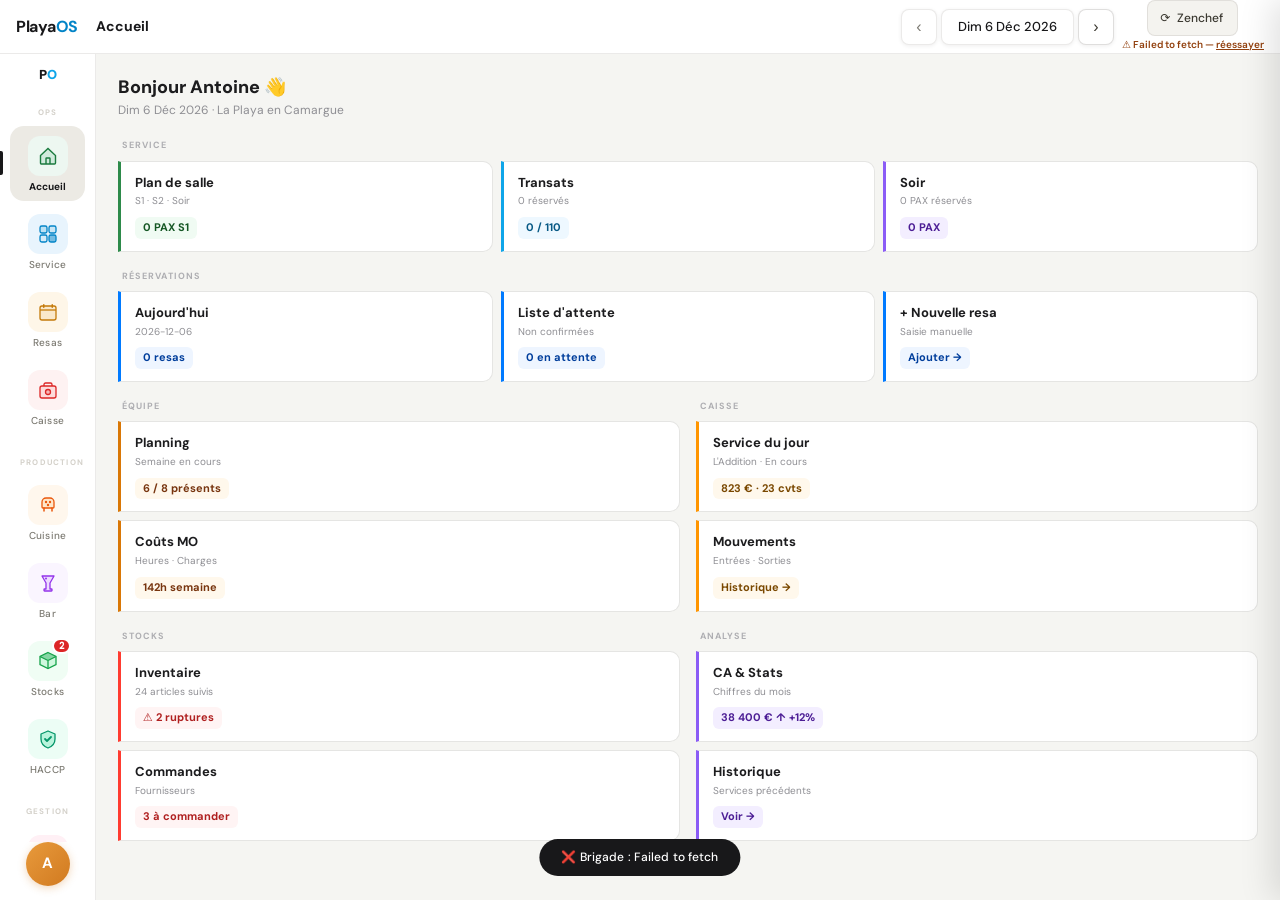
==== docs/index.html @ ca10c825 "feat: remplace mode Rush par l'Assistant drawer permanent - Supprime le mode Rush full-screen (overl" ====
<!DOCTYPE html>
<html lang="fr">
<head>
<meta charset="UTF-8">
<meta name="viewport" content="width=device-width, initial-scale=1.0, maximum-scale=1.0, user-scalable=no">
<meta name="apple-mobile-web-app-capable" content="yes">
<meta name="apple-mobile-web-app-status-bar-style" content="default">
<meta name="theme-color" content="#0EA5E9">
<link rel="manifest" href="manifest.json">
<title>Playa OS</title>
<style>
@import url('https://fonts.googleapis.com/css2?family=DM+Sans:ital,opsz,wght@0,9..40,300;0,9..40,400;0,9..40,500;0,9..40,600;0,9..40,700;1,9..40,400&family=DM+Mono:wght@400;500&display=swap');
:root{
  /* ── Palette sable & mer */
  --bg:#F4F3EF;
  --bg2:#ECEAE4;
  --card:#FFFFFF;
  --card2:#FAFAF8;
  --sep:rgba(60,54,44,0.10);
  --sep2:rgba(60,54,44,0.16);

  /* ── Typographie */
  --t1:#18181A;
  --t2:#3A3830;
  --t3:#7C7A72;
  --t4:#A8A59D;
  --t5:#D4D1CA;

  /* ── Services */
  --s1:#1A7A3E; --s1bg:#EDF7F1; --s1bd:#7DC4A0; --s1t:#0D5C2E;
  --s2:#C47A0A; --s2bg:#FEF6E8; --s2bd:#F0C070; --s2t:#8A5200;
  --so:#6B48C8; --sobg:#F0EDF9; --sobd:#B9ABEA; --sot:#3E2590;
  --rtbg:#E8F4FD; --rtbd:#6BBDE0; --rtt:#0A6EA6;

  /* ── Couleurs système */
  --green:#16A34A; --gbg:#ECFDF5; --gb:#86EFAC; --gt:#14532D;
  --orange:#D97706; --obg:#FFFBEB; --ob:#FCD34D; --ot:#92400E;
  --red:#DC2626;  --rbg:#FEF2F2; --rb:#FCA5A5; --rt:#991B1B;
  --blue:#2563EB; --bbg:#EFF6FF; --bbd:#93C5FD; --bt:#1E3A8A;
  --purple:#7C3AED; --pbg:#F5F3FF; --pb:#C4B5FD; --pt:#4C1D95;
  --teal:#0284C7; --tbg:#F0F9FF; --tbd:#7DD3FC; --tt:#0C4A6E;
  --gold:#D97706; --gdbg:#FFFBEB; --gdb:#FDE68A; --gdt:#78350F;

  /* ── Ombres */
  --shadow:0 1px 4px rgba(24,20,10,0.07);
  --shadow-md:0 4px 16px rgba(24,20,10,0.09),0 1px 4px rgba(24,20,10,0.05);
  --shadow-lg:0 12px 32px rgba(24,20,10,0.12);

  /* ── Radius */
  --r:12px; --r-sm:8px; --r-lg:16px; --r-xl:20px;
}

*{box-sizing:border-box;margin:0;padding:0;-webkit-tap-highlight-color:transparent;-webkit-user-select:none;user-select:none}
html,body{height:100%;overflow:hidden;background:var(--bg)}
body{font-family:'DM Sans',system-ui,-apple-system,sans-serif;color:var(--t1);font-size:14px;line-height:1.45;-webkit-font-smoothing:antialiased}

/* ══════════════════════════════════
   TOPBAR
══════════════════════════════════ */
#topbar{
  height:54px;background:var(--card);
  border-bottom:0.5px solid var(--sep);
  display:flex;align-items:center;
  padding:0 16px;gap:8px;flex-shrink:0;
  box-shadow:none;
  position:relative;z-index:80;
}
.logo{font-size:16px;font-weight:700;color:var(--t1);letter-spacing:-.3px;white-space:nowrap;margin-right:6px}
.logo-dot{color:var(--teal)}
.tabs{display:flex;gap:2px;flex:1;min-width:0}
.tab{padding:7px 16px;border-radius:var(--r-sm);font-size:13px;font-weight:600;color:var(--t3);cursor:pointer;border:none;background:none;font-family:inherit;transition:all .15s;white-space:nowrap;position:relative}
.tab:hover{color:var(--t2);background:var(--bg)}
.tab.on{color:var(--t1);background:var(--bg);font-weight:700}
.tab.on::after{content:'';position:absolute;bottom:0;left:12px;right:12px;height:2.5px;border-radius:2px}
.tab.t0.on::after{background:var(--green)}
.tab.t1.on::after{background:var(--teal)}
.tab.t2.on::after{background:var(--orange)}
.tab.t3.on::after{background:var(--purple)}
.topright{display:flex;align-items:center;gap:6px;margin-left:auto}
.chip{padding:4px 11px;border-radius:20px;font-size:11px;font-weight:700;white-space:nowrap;border:0.5px solid}
.chip-ok{background:var(--gbg);border-color:var(--gb);color:var(--gt)}
.chip-warn{background:var(--obg);border-color:var(--ob);color:var(--ot)}
.chip-info{background:var(--bbg);border-color:var(--bbd);color:var(--bt)}
.chip-neu{background:var(--bg);border-color:var(--sep2);color:var(--t3)}
.ib{width:36px;height:36px;border-radius:var(--r-sm);border:1px solid var(--sep);background:var(--card);display:flex;align-items:center;justify-content:center;cursor:pointer;font-size:15px;color:var(--t3);transition:all .15s;flex-shrink:0}
.ib:hover{background:var(--bg);color:var(--t1);border-color:var(--t4)}
.ib.active{background:var(--rbg);border-color:var(--rb);color:var(--rt)}
/* ── Badge assistant (état neutre) ── */
/* .ab-red/.ab-orange/.ab-yellow ajoutés dynamiquement */
#assist-btn{position:relative}
#assist-btn.ab-red{background:var(--rbg);border-color:var(--rb);color:var(--rt)}
#assist-btn.ab-orange{background:var(--obg);border-color:var(--obd);color:var(--ot)}
#assist-btn.ab-yellow{background:var(--ybg,#FEFCE8);border-color:var(--ybd,#FDE68A);color:var(--yt,#92400E)}
.ab-cnt{position:absolute;top:-5px;right:-6px;background:var(--red);color:#fff;font-size:9px;font-weight:800;min-width:16px;height:16px;border-radius:20px;padding:0 4px;align-items:center;justify-content:center;line-height:1}

/* ══════════════════════════════════
   LAYOUT OS
══════════════════════════════════ */
#os-shell{display:flex;height:calc(100dvh - 54px);overflow:hidden}
#app{display:flex;flex:1;overflow:hidden;min-width:0}

/* ── SIDEBAR — PlayaOS Navigation ── */
#os-nav{
  width:96px;min-width:96px;
  background:#FFFFFF;
  border-right:0.5px solid var(--sep);
  display:flex;flex-direction:column;
  align-items:center;
  padding:14px 0 14px;
  flex-shrink:0;
  overflow:hidden;
}
.osn-logo-wrap{padding:0 0 18px;text-align:center;position:relative;cursor:pointer}
.osn-logo{font-size:13px;font-weight:900;color:var(--t1);letter-spacing:-.5px;line-height:1}
.osn-logo-sub{font-size:8px;font-weight:600;color:var(--t4);text-transform:uppercase;letter-spacing:.15em;margin-top:3px}

.osn-scroll{flex:1;overflow-y:auto;width:100%;padding:0 10px;display:flex;flex-direction:column;gap:3px;scrollbar-width:none}
.osn-scroll::-webkit-scrollbar{display:none}
.osn-sec-label{font-size:8px;font-weight:700;color:var(--t5);text-transform:uppercase;letter-spacing:.15em;padding:8px 10px 4px;text-align:center}
.osn-sep{height:0.5px;background:var(--sep);margin:4px 12px}

.osni{
  display:flex;flex-direction:column;align-items:center;
  gap:5px;padding:10px 4px 8px;
  border-radius:14px;cursor:pointer;
  border:none;background:none;
  width:100%;font-family:inherit;
  transition:background .18s cubic-bezier(.4,0,.2,1),transform .1s;
  position:relative;
}
.osni:hover{background:var(--bg)}
.osni:active{transform:scale(.97)}
.osni.on{background:var(--bg2)}
.osni.on::before{
  content:'';position:absolute;left:-10px;top:50%;transform:translateY(-50%);
  width:3px;height:24px;border-radius:0 2px 2px 0;background:var(--t1);
}
.osni-icon{
  width:40px;height:40px;border-radius:12px;
  display:flex;align-items:center;justify-content:center;
  flex-shrink:0;transition:transform .18s cubic-bezier(.34,1.3,.64,1);
}
.osni:hover .osni-icon{transform:scale(1.06)}
.osni-name{font-size:10px;font-weight:500;color:var(--t3);text-align:center;line-height:1.2;white-space:nowrap;letter-spacing:.01em;transition:color .15s}
.osni.on .osni-name{color:var(--t1);font-weight:700}
.osni-badge{
  position:absolute;top:7px;right:14px;
  min-width:16px;height:16px;
  border-radius:20px;padding:0 5px;
  font-size:9px;font-weight:700;
  color:#fff;background:var(--red);
  display:flex;align-items:center;justify-content:center;
  border:2px solid #fff;
  font-family:'DM Mono',monospace;
}
.osni-dot{
  position:absolute;top:9px;right:16px;
  width:8px;height:8px;border-radius:50%;
  background:var(--green);border:2px solid #fff;
  box-shadow:0 0 0 2px rgba(22,163,74,.15);
}
.osn-user-wrap{
  width:100%;padding:0 10px;margin-top:8px;flex-shrink:0;
}
.osn-user{
  width:44px;height:44px;border-radius:50%;
  background:linear-gradient(135deg,#E89A3C,#D17A20);
  display:flex;align-items:center;justify-content:center;
  font-size:15px;font-weight:700;color:#fff;
  cursor:pointer;margin:0 auto;
  transition:transform .15s;
  box-shadow:0 2px 8px rgba(209,122,32,.3);
  font-family:'DM Sans',sans-serif;
  letter-spacing:-.02em;
}
.osn-user:hover{transform:scale(1.05)}
#module-container{flex:1;display:flex;flex-direction:column;overflow:hidden;min-width:0}
/* Dashboard */
.dash-page{flex:1;overflow-y:auto;padding:14px;display:flex;flex-direction:column;gap:12px;background:var(--bg)}
.dash-kpi-row{display:grid;grid-template-columns:repeat(4,minmax(0,1fr));gap:10px}
.dkpi{background:var(--card);border:0.5px solid var(--sep);border-radius:12px;padding:12px 14px;box-shadow:var(--shadow)}
.dkpi-l{font-size:9px;font-weight:700;color:var(--t3);text-transform:uppercase;letter-spacing:.08em;margin-bottom:4px}
.dkpi-v{font-size:26px;font-weight:800;line-height:1;color:var(--t1)}
.dkpi-v.g{color:var(--gt)}.dkpi-v.o{color:var(--ot)}.dkpi-v.b{color:var(--bt)}.dkpi-v.p{color:var(--pt)}
.dkpi-d{font-size:10px;font-weight:600;margin-top:4px}
.dkpi-d.up{color:var(--gt)}.dkpi-d.down{color:var(--rt)}.dkpi-d.neu{color:var(--t3)}
.dash-g2{display:grid;grid-template-columns:1fr 1fr;gap:10px}
.dash-g3{display:grid;grid-template-columns:1fr 1fr 1fr;gap:10px}
.dash-card{background:var(--card);border:0.5px solid var(--sep);border-radius:12px;overflow:hidden;box-shadow:var(--shadow)}
.dash-card-head{padding:10px 14px;border-bottom:0.5px solid var(--sep);display:flex;align-items:center;justify-content:space-between}
.dash-card-title{font-size:12px;font-weight:700;color:var(--t1)}
.dash-card-body{padding:12px 14px}
.dash-row{display:flex;align-items:center;gap:8px;padding:7px 0;border-bottom:0.5px solid var(--bg);font-size:12px}
.dash-row:last-child{border:none}
.dash-dot{width:8px;height:8px;border-radius:50%;flex-shrink:0}
.dash-label{flex:1;font-weight:600;color:var(--t1)}
.dash-val{font-weight:700}
.dash-pbar-wrap{background:var(--bg);border-radius:3px;height:5px;overflow:hidden;width:80px;flex-shrink:0}
.dash-pbar{height:100%;border-radius:3px}
.dash-action{font-size:11px;font-weight:700;color:var(--blue);cursor:pointer;flex-shrink:0}
/* Équipe */
.team-page{flex:1;overflow-y:auto;padding:14px;background:var(--bg);display:flex;flex-direction:column;gap:12px}
.pg-grid{display:grid;grid-template-columns:120px repeat(7,1fr);gap:0;font-size:11px;border:0.5px solid var(--sep);border-radius:10px;overflow:hidden;background:var(--card)}
.pg-head{font-size:9px;font-weight:700;color:var(--t3);text-align:center;padding:8px 4px;border-bottom:0.5px solid var(--sep);text-transform:uppercase;letter-spacing:.06em;background:var(--bg)}
.pg-name{font-size:11px;font-weight:600;color:var(--t2);padding:8px 10px;border-bottom:0.5px solid var(--bg);border-right:0.5px solid var(--sep)}
.pg-cell{padding:5px 3px;border-bottom:0.5px solid var(--bg);border-left:0.5px solid var(--sep);text-align:center}
.pg-cell:last-child{border-bottom:none}
.shift{border-radius:5px;padding:3px 4px;font-size:9px;font-weight:700;text-align:center;display:inline-block;width:100%}
.sh-m{background:var(--s1bg);color:var(--s1t)}.sh-s{background:var(--s2bg);color:var(--s2t)}
.sh-n{background:var(--sobg);color:var(--sot)}.sh-off{background:var(--bg);color:var(--t4)}
.sh-abs{background:var(--rbg);color:var(--rt)}
/* Stocks */
.stock-page{flex:1;overflow-y:auto;padding:14px;background:var(--bg);display:flex;flex-direction:column;gap:12px}
.stock-row{display:flex;align-items:center;gap:10px;padding:9px 0;border-bottom:0.5px solid var(--bg);font-size:12px}
.stock-row:last-child{border:none}
.stock-name{font-weight:700;color:var(--t1);flex:1}
.stock-cat{font-size:10px;color:var(--t3);font-weight:500}
.stock-bar-w{width:90px;height:6px;background:var(--bg);border-radius:3px;overflow:hidden;flex-shrink:0}
.stock-bar{height:100%;border-radius:3px}
.stock-qty{font-size:11px;font-weight:700;min-width:52px;text-align:right}
.stock-alert{font-size:10px;font-weight:700;padding:2px 7px;border-radius:20px;flex-shrink:0}
/* Analyse */
.analyse-page{flex:1;overflow-y:auto;padding:14px;background:var(--bg);display:flex;flex-direction:column;gap:12px}
.bar-chart{display:flex;gap:5px;height:80px;align-items:flex-end}
.bc{flex:1;border-radius:3px 3px 0 0;min-height:3px;transition:opacity .13s;cursor:pointer}
.bc:hover{opacity:.75}
.bc-labels{display:flex;gap:5px;margin-top:4px}
.bc-l{flex:1;font-size:9px;font-weight:600;color:var(--t3);text-align:center}
/* AI */
.ai-page{flex:1;display:flex;overflow:hidden}
.ai-chat{flex:1;display:flex;flex-direction:column;overflow:hidden;border-right:0.5px solid var(--sep)}
.ai-msgs{flex:1;overflow-y:auto;padding:14px;display:flex;flex-direction:column;gap:8px}
.ai-bub{border-radius:10px;padding:9px 12px;font-size:12px;line-height:1.55;max-width:88%}
.ai-bub.bot{background:var(--pbg);color:var(--t1);border:0.5px solid var(--pbd);align-self:flex-start}
.ai-bub.user{background:#007AFF;color:#fff;align-self:flex-end;font-weight:600}
.ai-ts{text-align:center;margin:4px 0}
.ai-ts span{font-size:10px;font-weight:600;color:var(--t4);background:var(--bg);padding:3px 10px;border-radius:20px}
.ai-chips{display:flex;gap:5px;flex-wrap:wrap;margin-top:4px}
.ai-chip{padding:4px 10px;border-radius:20px;font-size:11px;font-weight:700;border:0.5px solid var(--pbd);background:var(--pbg);color:var(--pt);cursor:pointer;transition:all .13s}
.ai-chip:hover{background:var(--purple);color:#fff;border-color:var(--purple)}
.ai-inp-row{padding:10px 14px;border-top:0.5px solid var(--sep);background:var(--card);flex-shrink:0;display:flex;gap:8px}
.ai-inp{flex:1;padding:9px 12px;border-radius:10px;border:0.5px solid var(--sep2);background:var(--bg);font-size:13px;color:var(--t1);font-family:inherit;outline:none}
.ai-inp:focus{border-color:var(--pbd);background:var(--card)}
.ai-send{padding:9px 16px;border-radius:10px;background:var(--purple);color:#fff;border:none;font-size:13px;font-weight:700;cursor:pointer;font-family:inherit}
.ai-side{width:260px;overflow-y:auto;padding:12px;background:var(--bg);display:flex;flex-direction:column;gap:8px}
.ai-sug{background:var(--card);border:0.5px solid var(--sep);border-radius:10px;padding:10px 12px;cursor:pointer;transition:border-color .13s}
.ai-sug:hover{border-color:var(--pbd)}
.ai-sug-t{font-size:12px;font-weight:700;color:var(--t1);margin-bottom:2px}
.ai-sug-s{font-size:11px;color:var(--t3)}

/* ══════════════════════════════════
   SIDEBAR
══════════════════════════════════ */
#sidebar{
  width:268px;min-width:268px;
  background:var(--card);
  border-right:0.5px solid var(--sep);
  display:flex;flex-direction:column;
  overflow:hidden;
}
.sb-section{padding:10px 12px;border-bottom:0.5px solid var(--sep);flex-shrink:0}
.sb-label{font-size:10px;font-weight:700;color:var(--t4);text-transform:uppercase;letter-spacing:.09em;margin-bottom:0}

/* RUSH TIMELINE */
.rush-widget{padding:10px 12px 12px;border-bottom:0.5px solid var(--sep);flex-shrink:0}
.rush-header{display:flex;align-items:center;justify-content:space-between;margin-bottom:8px}
.rush-title{font-size:10px;font-weight:700;color:var(--t4);text-transform:uppercase;letter-spacing:.09em}
.rush-peak-label{font-size:11px;font-weight:700}
.rush-chart{display:flex;gap:3px;height:44px;align-items:flex-end}
.rush-col{flex:1;display:flex;flex-direction:column;align-items:center;gap:0}
.rush-bar-wrap{flex:1;width:100%;display:flex;align-items:flex-end}
.rush-bar{width:100%;border-radius:3px 3px 0 0;min-height:4px;transition:all .3s;display:flex;align-items:flex-start;justify-content:center}
.rush-bar-val{font-size:8px;font-weight:800;color:#fff;margin-top:2px;line-height:1}
.rush-col-label{font-size:8px;font-weight:600;color:var(--t4);margin-top:3px;white-space:nowrap}
.rush-legend{display:flex;gap:10px;margin-top:6px}
.rl-item{display:flex;align-items:center;gap:4px;font-size:9px;font-weight:600;color:var(--t4)}
.rl-dot{width:7px;height:7px;border-radius:50%}

/* SEARCH */
.sb-search-wrap{padding:8px 12px 6px;flex-shrink:0}

/* Filtre placé / non-placé */
.pf-btn{flex:1;padding:5px 4px;border:1px solid var(--sep);border-radius:var(--r-sm);background:var(--bg);font-size:11px;font-weight:600;color:var(--t3);font-family:inherit;cursor:pointer;transition:all .15s;white-space:nowrap}
.pf-btn:hover{background:var(--card);color:var(--t1)}
.pf-btn.pf-active{background:var(--t1);color:var(--bg);border-color:var(--t1)}
#placement-filter{border-bottom:0.5px solid var(--sep);padding-bottom:8px}
.sb-search{width:100%;padding:9px 14px;border-radius:var(--r);border:1px solid var(--sep);background:var(--bg);font-size:13px;font-weight:400;color:var(--t1);font-family:inherit;outline:none;transition:border-color .15s}
.sb-search::placeholder{color:var(--t4)}
.sb-search:focus{border-color:var(--blue);background:var(--card);box-shadow:0 0 0 3px rgba(37,99,235,.08)}

/* RESA LIST */
#resa-list{overflow-y:auto;flex:1;padding:6px 8px}
.rc{
  border-radius:0 var(--r) var(--r) 0;padding:11px 13px;margin-bottom:6px;
  cursor:pointer;background:var(--card);
  border:0.5px solid var(--sep);
  border-left:3px solid transparent;
  transition:box-shadow .15s,transform .1s;
  position:relative;
  touch-action:none;
}
.rc:hover{box-shadow:var(--shadow-md);transform:translateX(1px)}
.rc.rc-placed{border-radius:0 var(--r) var(--r) 0}
.rc.rc-urgent{border-radius:0 var(--r) var(--r) 0}
.rc.svc-s1{background:var(--s1bg);border-left-color:var(--s1)}
.rc.svc-s2{background:var(--s2bg);border-left-color:var(--s2)}
.rc.svc-soir{background:var(--sobg);border-left-color:var(--so)}
.rc.svc-rt{background:var(--rtbg);border-left-color:var(--teal)}
.rc.rc-sel{border-color:var(--blue);background:var(--bbg);box-shadow:0 0 0 2.5px rgba(37,99,235,0.12)}
.rc.rc-ns{opacity:.3;pointer-events:none}
.rc.rc-waiting-true{border-left:3.5px solid var(--orange) !important}
.rc-att-badge{display:inline-flex;align-items:center;gap:3px;font-size:9px;font-weight:700;padding:1px 6px;border-radius:20px;background:var(--obg);border:0.5px solid var(--ob);color:var(--ot);margin-top:3px}
.rc-waiting-badge{display:inline-flex;align-items:center;gap:3px;font-size:9px;font-weight:800;padding:1px 6px;border-radius:20px;background:var(--obg);border:0.5px solid var(--obd);color:var(--ot);flex-shrink:0}
.rc.rc-fuse{border:2px solid var(--gold);background:var(--gdbg)}
.rc-top{display:flex;justify-content:space-between;align-items:flex-start;gap:6px;margin-bottom:2px}
.rc-name{font-size:13px;font-weight:600;color:var(--t1);overflow:hidden;text-overflow:ellipsis;display:-webkit-box;-webkit-line-clamp:2;-webkit-box-orient:vertical;line-height:1.3;max-width:165px}
.rc-pax{font-size:11px;font-weight:700;padding:2px 8px;border-radius:20px;border:0.5px solid;flex-shrink:0;white-space:nowrap}
.svc-s1 .rc-pax{background:var(--s1bg);border-color:var(--s1bd);color:var(--s1t)}
.svc-s2 .rc-pax{background:var(--s2bg);border-color:var(--s2bd);color:var(--s2t)}
.svc-rt .rc-pax{background:var(--rtbg);border-color:var(--rtbd);color:var(--rtt)}
.svc-soir .rc-pax,.rc-pax{background:var(--sobg);border-color:var(--sobd);color:var(--sot)}
.rc-sub{font-size:11px;color:var(--t3);font-weight:500;margin-top:1px}
.rc-placed-tag{font-size:10px;font-weight:700;color:var(--gt);margin-top:3px}
.rc-tr-tag{font-size:10px;font-weight:700;color:var(--ot);margin-top:3px}
.rc-svc-badge{font-size:9px;font-weight:800;padding:2px 7px;border-radius:20px;border:0.5px solid;white-space:nowrap;flex-shrink:0}
.rc-svc-s1{background:var(--s1bg);border-color:var(--s1bd);color:var(--s1t)}
.rc-svc-s2{background:var(--s2bg);border-color:var(--s2bd);color:var(--s2t)}
.rc-svc-soir{background:var(--sobg);border-color:var(--sobd);color:var(--sot)}
.rc-repas-tag{display:inline-block;margin-top:4px;font-size:10px;font-weight:700;padding:2px 8px;border-radius:20px;background:var(--rtbg);border:0.5px solid var(--rtbd);color:var(--rtt)}
.urgent-dot{width:6px;height:6px;border-radius:50%;background:var(--red);display:inline-block;margin-right:4px;vertical-align:middle;flex-shrink:0}

.sb-add{
  margin:8px 10px 10px;padding:13px;
  border-radius:var(--r);background:var(--t1);
  color:#fff;font-size:13px;font-weight:600;
  border:none;cursor:pointer;font-family:inherit;
  transition:all .18s;text-align:center;flex-shrink:0;
  letter-spacing:.01em;
}
.sb-add:hover{background:var(--t2);transform:translateY(-1px);box-shadow:var(--shadow-md)}

/* ══════════════════════════════════
   CANVAS
══════════════════════════════════ */
#canvas{flex:1;overflow:auto;padding:16px;display:flex;flex-direction:column;gap:14px;background:var(--bg)}

/* TOOLBAR */
.toolbar{display:flex;gap:8px;flex-wrap:wrap;flex-shrink:0}
.tbtn{padding:9px 15px;border-radius:var(--r-sm);border:1px solid var(--sep2);background:var(--card);font-size:12px;font-weight:500;color:var(--t2);cursor:pointer;font-family:inherit;display:flex;align-items:center;gap:5px;transition:all .15s;box-shadow:var(--shadow);white-space:nowrap;letter-spacing:.01em}
.tbtn:hover{background:var(--bg);border-color:var(--t3);transform:translateY(-1px);box-shadow:var(--shadow-md)}
.tbtn:active{transform:translateY(0)}
.tbtn-primary{background:var(--t1);border-color:var(--t1);color:#fff;box-shadow:0 2px 12px rgba(24,24,26,0.2)}
.tbtn-primary:hover{opacity:.88}
.tbtn-fuse{background:var(--gdbg);border-color:var(--gdb);color:var(--gdt)}
.tbtn-move-on{background:#E8F0FE;border-color:#6B8FE8;color:#1A3AB8}
.TBL.move-dragging{opacity:.3;cursor:grabbing}
.TBL.move-over{border:2.5px dashed #6B8FE8;background:#E8F0FE}
.move-mode-banner{display:none;background:#1A3AB8;color:#fff;text-align:center;font-size:12px;font-weight:700;padding:7px;cursor:pointer;flex-shrink:0}
.move-mode-banner.on{display:block}
.tbtn-fuse-on{background:var(--gold);border-color:var(--gold);color:#fff;box-shadow:0 2px 8px rgba(245,158,11,0.35)}
.tbtn-save{background:var(--gbg);border-color:var(--gb);color:var(--gt)}
.tbtn-danger{background:var(--rbg);border-color:var(--rb);color:var(--rt)}

/* STATS BAR */
.stats-bar{display:flex;gap:10px;align-items:center;flex-shrink:0;padding:2px 0}
.stat-card{background:var(--card);border:0.5px solid var(--sep);border-radius:var(--r);padding:8px 16px;box-shadow:var(--shadow)}
.stat-card-label{font-size:9px;font-weight:700;color:var(--t4);text-transform:uppercase;letter-spacing:.09em;margin-bottom:2px}
.stat-card-value{font-size:22px;font-weight:800;line-height:1;color:var(--t1)}
.stat-card-sub{font-size:10px;color:var(--t3);margin-top:2px}
.stat-pill{display:inline-flex;align-items:center;padding:4px 12px;border-radius:20px;font-size:12px;font-weight:700;border:0.5px solid}
.pill-green{background:var(--s1bg);border-color:var(--s1bd);color:var(--s1t)}
.pill-blue{background:var(--rtbg);border-color:var(--rtbd);color:var(--rtt)}
.pill-red{background:var(--rbg);border-color:var(--rb);color:var(--rt)}
.pax-circle{display:flex;flex-direction:column;align-items:center;justify-content:center;width:62px;height:62px;border-radius:14px;border:1.5px solid;flex-shrink:0;transition:transform .15s;gap:1px}
.pax-circle:hover{transform:scale(1.05)}
.pax-c-label{font-size:9px;font-weight:800;letter-spacing:.06em;line-height:1;text-transform:uppercase}
.pax-c-val{font-size:20px;font-weight:700;line-height:1.1;font-family:'DM Mono',monospace}
.pax-c-sub{font-size:9px;font-weight:600;line-height:1;opacity:.7}
/* capacité service : surcharge couleur quand on approche/dépasse 70 PAX */
.pax-warn{background:var(--obg)!important;border-color:var(--obd)!important;color:var(--ot)!important}
.pax-full{background:var(--rbg)!important;border-color:var(--rb)!important;color:var(--rt)!important}
.pax-s1{background:var(--s1bg);border-color:var(--s1bd);color:var(--s1t)}
.pax-s2{background:var(--s2bg);border-color:var(--s2bd);color:var(--s2t)}
.pax-rt{background:var(--rtbg);border-color:var(--rtbd);color:var(--rtt)}
.pax-soir{background:var(--sobg);border-color:var(--sobd);color:var(--sot)}
/* Override pour arrondi carré */
.pax-s1,.pax-s2,.pax-rt,.pax-soir{border-radius:14px}
/* Icone transat CSS */
.transat-ico,.transat-ico-sm,.transat-ico-tab{display:inline-block;position:relative;vertical-align:middle}
.transat-ico::before{content:'\26F1';font-size:13px}
.transat-ico-sm::before{content:'\26F1';font-size:11px}
.transat-ico-tab::before{content:'\26F1';font-size:12px}
.stat-ok{color:var(--gt)} .stat-warn{color:var(--ot)} .stat-info{color:var(--bt)}

/* LEGEND ROW */
.legend-row{display:flex;gap:12px;flex-wrap:wrap;align-items:center;flex-shrink:0}
.legend-item{display:flex;align-items:center;gap:5px;font-size:11px;font-weight:600;color:var(--t3)}
.legend-swatch{width:14px;height:14px;border-radius:4px;border:1.5px solid;flex-shrink:0}

/* ══════════════════════════════════
   FLOOR PLAN — TABLES
══════════════════════════════════ */
.floor-card{background:var(--card);border-radius:var(--r-xl);border:0.5px solid var(--sep);padding:20px;box-shadow:var(--shadow)}
.zone-block{margin-bottom:20px}
.zone-block:last-child{margin-bottom:0}
.zone-label{font-size:9px;font-weight:700;color:var(--t4);text-transform:uppercase;letter-spacing:.12em;margin-bottom:10px;padding-bottom:6px;border-bottom:1px solid var(--bg2)}
.tables-row{display:flex;gap:9px;flex-wrap:wrap}

/* THE TABLE — Signature gros carrés style L'Addition */
.TBL{
  border-radius:var(--r-lg);border:1.5px solid var(--sep);
  background:var(--card);
  display:flex;flex-direction:column;align-items:center;justify-content:center;
  cursor:pointer;text-align:center;padding:8px 5px;
  transition:all .18s cubic-bezier(.34,1.2,.64,1);position:relative;flex-shrink:0;
  box-shadow:var(--shadow);
}
.TBL.sm{width:68px;height:68px}
.TBL.md{width:100px;height:68px}
.TBL.lg{width:126px;height:68px}
.TBL:hover:not(.occ):not(.urg){border-color:var(--blue);background:var(--bbg);transform:scale(1.03)}
.TBL.occ{background:var(--s1bg);border-color:var(--s1bd)}
.TBL.urg{background:var(--rbg);border-color:var(--rb)}
.TBL.dropping{background:var(--bbg);border-color:var(--blue);border-style:dashed;border-width:2px}
.TBL.prio{border-color:var(--gdb)}
.TBL.fuse-sel{border:3px solid var(--gold);background:var(--gdbg);box-shadow:0 0 0 3px rgba(245,158,11,0.2)}
.TBL.fused-entity{background:var(--pbg);border-color:var(--pb);border-width:2px;padding:4px 0 5px}
.TBL.fused-entity.occ{background:var(--pbg);border-color:var(--pb)}
.fuse-nums{display:flex;align-items:stretch;justify-content:center;width:100%;margin-bottom:2px}
.fuse-tnum{flex:1;font-size:13px;font-weight:800;color:var(--pt);font-family:'DM Mono',monospace;display:flex;align-items:center;justify-content:center;line-height:1}
.TBL.fused-entity.occ .fuse-tnum{color:var(--gt)}
.fuse-sep{position:relative;width:16px;display:flex;align-items:center;justify-content:center;flex-shrink:0}
.fuse-sep::before{content:'';position:absolute;left:50%;top:0;bottom:0;border-left:1.5px dashed var(--sep2);transform:translateX(-50%)}
.fuse-sep-badge{position:relative;z-index:1;font-size:7px;font-weight:900;color:var(--purple);background:var(--pbg);border:1.5px solid var(--pb);border-radius:50%;width:13px;height:13px;display:flex;align-items:center;justify-content:center;line-height:1}.tbl-num{font-size:26px;font-weight:600;color:var(--t5);line-height:1;letter-spacing:-.5px;font-family:'DM Mono',monospace}
.TBL.occ .tbl-num{font-size:21px;color:var(--gt)}
.TBL.urg .tbl-num{font-size:21px;color:var(--rt)}
.tbl-name{font-size:10px;font-weight:600;color:var(--t2);max-width:92px;overflow:hidden;text-overflow:ellipsis;white-space:nowrap;margin-top:2px}
.tbl-time{font-size:9px;font-weight:600;color:var(--gt);margin-top:1px}
.tbl-time.urg{color:var(--rt)}
.tbl-cap{font-size:9px;font-weight:600;color:var(--t5)}
.tbl-fuse-tag{font-size:8px;font-weight:700;color:var(--pt);background:var(--pbg);border:0.5px solid var(--pb);border-radius:20px;padding:1px 6px;margin-top:2px}
.pax-bubble{
  position:absolute;top:-7px;right:-7px;
  background:var(--s1);color:#fff;
  font-size:11px;font-weight:700;border-radius:10px;
  padding:2px 7px;border:2px solid var(--card);
  pointer-events:none;line-height:1;min-width:22px;text-align:center;
  font-family:'DM Mono',monospace;
}
.pax-bubble.urg{background:var(--red)}
.pax-bubble.fused{background:var(--purple)}
.prio-star{position:absolute;top:4px;left:6px;font-size:10px;color:var(--gold);pointer-events:none;line-height:1}
/* Indicateur service sur table occupée — bandeau bas */
.TBL.tbl-s1::after,.TBL.tbl-s2::after,.TBL.tbl-soir::after,.TBL.tbl-rt::after{
  content:'';position:absolute;bottom:0;left:10%;right:10%;height:3px;border-radius:0 0 12px 12px;
}
.TBL.tbl-s1::after{background:var(--s1)}
.TBL.tbl-s2::after{background:var(--s2)}
.TBL.tbl-soir::after{background:var(--so)}
.TBL.tbl-rt::after{background:var(--teal)}

/* ══════════════════════════════════
   BEACH / TRANSATS
══════════════════════════════════ */
.beach-card{background:var(--card);border-radius:var(--r-xl);border:0.5px solid var(--sep);padding:20px 18px;box-shadow:var(--shadow)}
.beach-shore-label{text-align:center;font-size:10px;font-weight:700;color:var(--t4);letter-spacing:.12em;text-transform:uppercase;padding-bottom:12px;border-bottom:0.5px solid var(--bg);margin-bottom:16px}
.tr-row-wrap{margin-bottom:16px}
.tr-row-wrap:last-child{margin-bottom:0}
.tr-row-head{display:flex;align-items:center;gap:8px;margin-bottom:10px}
.tr-row-badge{font-size:10px;font-weight:700;border-radius:20px;padding:4px 12px;border:0.5px solid;white-space:nowrap;flex-shrink:0}
.tr-row-sep{flex:1;height:0.5px;background:var(--sep)}
.tr-add-link{font-size:11px;font-weight:700;color:var(--blue);cursor:pointer;padding:3px 8px;border-radius:6px;white-space:nowrap;flex-shrink:0;transition:background .12s}
.tr-add-link:hover{background:var(--bbg)}
.three-blocks{display:flex;align-items:flex-start}
.tr-block{display:flex;gap:5px;flex-wrap:nowrap}
.tr-alley{width:22px;flex-shrink:0;display:flex;align-items:center;justify-content:center}
.tr-alley-line{width:0.5px;height:40px;background:var(--sep2)}

/* Transat cell */
.TR{
  width:48px;height:42px;border-radius:10px;
  border:1.5px solid var(--sep);background:var(--card);
  display:flex;flex-direction:column;align-items:center;justify-content:center;
  cursor:pointer;transition:all .16s cubic-bezier(.34,1.3,.64,1);position:relative;flex-shrink:0;overflow:hidden;
}
.TR:hover:not(.TR-occ){border-color:var(--teal);background:var(--rtbg)}
.TR:hover:not(.TR-occ){border-color:var(--sep2)}
.TR.TR-drop{background:var(--bbg);border-color:var(--blue);border-style:dashed}
.TR.TR-fuse-sel{border:2px solid var(--gold);background:var(--gdbg)}
.TR.TR-occ{cursor:grab}
.TR.TR-extra{border:1.5px dashed var(--gdb);background:var(--gdbg)}
.TR.TR-extra:hover{border-color:var(--gold);background:var(--obg)}
@media print{.TR.TR-bed{width:48px;height:48px}}
.tr-num{font-size:9px;font-weight:600;color:var(--t4)}
.tr-name{font-size:9px;font-weight:700;text-align:center;width:100%;padding:0 3px;overflow:hidden;white-space:nowrap;text-overflow:ellipsis;line-height:1.2}
.tr-sub{font-size:8px;font-weight:600;margin-top:1px;line-height:1}
.tr-extra-x{
  position:absolute;top:-5px;right:-5px;
  width:14px;height:14px;border-radius:50%;
  background:var(--red);color:#fff;
  font-size:9px;font-weight:800;
  display:flex;align-items:center;justify-content:center;
  border:1.5px solid var(--card);cursor:pointer;z-index:3;
}
.tr-plus-btn{
  width:26px;height:40px;border-radius:8px;
  border:1.5px dashed var(--sep2);background:transparent;
  display:flex;align-items:center;justify-content:center;
  cursor:pointer;font-size:15px;color:var(--t4);flex-shrink:0;
  transition:all .14s;
}
.tr-plus-btn:hover{border-color:var(--blue);color:var(--blue);background:var(--bbg)}

/* Transat service colors */
.s1c{background:var(--s1bg)!important;border-color:var(--s1bd)!important}
.s1c .tr-name{color:var(--s1t)!important}.s1c .tr-sub{color:var(--s1t)!important;opacity:.7}
.s2c{background:var(--s2bg)!important;border-color:var(--s2bd)!important}
.s2c .tr-name{color:var(--s2t)!important}.s2c .tr-sub{color:var(--s2t)!important;opacity:.7}
.soc{background:var(--sobg)!important;border-color:var(--sobd)!important}
.soc .tr-name{color:var(--sot)!important}.soc .tr-sub{color:var(--sot)!important;opacity:.7}

.beach-sea-label{text-align:center;font-size:11px;font-weight:700;color:var(--teal);letter-spacing:.12em;text-transform:uppercase;padding-top:14px;border-top:0.5px solid var(--bg);margin-top:4px}

/* ══════════════════════════════════
   RIGHT PANEL
══════════════════════════════════ */
#right-panel{
  width:230px;min-width:230px;background:var(--card);
  border-left:0.5px solid var(--sep);
  display:flex;flex-direction:column;overflow:hidden;
}
.rp-section{padding:16px;border-bottom:0.5px solid var(--sep);flex-shrink:0}
.rp-title{font-size:10px;font-weight:700;color:var(--t4);text-transform:uppercase;letter-spacing:.09em;margin-bottom:8px}
.rp-empty{font-size:12px;color:var(--t4);font-weight:500}
.det-name{font-size:18px;font-weight:700;color:var(--t1);margin-bottom:14px;line-height:1.25;letter-spacing:-.2px}
.det-row{display:flex;justify-content:space-between;padding:8px 0;border-bottom:0.5px solid var(--bg);font-size:13px}
.det-row:last-of-type{border:none}
.det-label{color:var(--t3);font-weight:500}
.det-val{font-weight:700;color:var(--t1);text-align:right;max-width:130px;word-break:break-word}
.rp-actions{display:flex;flex-direction:column;gap:7px;padding:12px;flex-shrink:0}
.rp-btn{padding:13px 10px;border-radius:var(--r);border:none;font-size:13px;font-weight:800;cursor:pointer;text-align:center;font-family:inherit;transition:opacity .14s;line-height:1.2}
.rp-btn:hover{opacity:.85}
.rp-btn:active{opacity:.7;transform:scale(0.98)}
.rp-btn-arrive{background:var(--s1);color:#fff;border:none}
.rp-btn-liberer{background:var(--obg);color:var(--ot);border:1.5px solid var(--obd)}
.rp-btn-noshow{background:var(--rbg);color:var(--rt);border:1.5px solid var(--rbd)}
.rp-btn-retablir{background:var(--bbg);color:var(--bt);border:1.5px solid var(--bbd)}
.rp-btn-delete{background:var(--bg);color:var(--t4);border:0.5px solid var(--sep2);font-size:11px;padding:8px;font-weight:600}
.rp-btn-edit{background:var(--bbg);color:var(--bt);border:1.5px solid var(--bbd)}
.rp-btn-defusion{background:var(--pbg);color:var(--pt);border:1.5px solid var(--pbd)}
/* Statut badge dans le panel */
.rp-status{display:inline-flex;align-items:center;gap:5px;padding:4px 10px;border-radius:20px;font-size:11px;font-weight:700;border:0.5px solid;margin-bottom:10px}
.rp-status-dot{width:7px;height:7px;border-radius:50%;flex-shrink:0}

.persist-section{padding:10px 12px;border-top:0.5px solid var(--sep);flex-shrink:0}
.ps-title{font-size:10px;font-weight:700;color:var(--t4);text-transform:uppercase;letter-spacing:.09em;margin-bottom:7px}
.ps-btn{border-radius:var(--r-sm);padding:8px 10px;font-size:11px;font-weight:700;text-align:center;cursor:pointer;margin-bottom:5px;border:0.5px solid;transition:opacity .14s}
.ps-btn:hover{opacity:.82}
.ps-save{background:var(--gbg);border-color:var(--gb);color:var(--gt)}
.ps-reset{background:var(--rbg);border-color:var(--rb);color:var(--rt)}

/* ══════════════════════════════════
   ASSISTANT DRAWER
══════════════════════════════════ */
#assist-backdrop{display:none;position:fixed;inset:0;background:rgba(0,0,0,.35);z-index:148}
#assist-backdrop.open{display:block}
#assist-drawer{position:fixed;top:0;right:0;bottom:0;width:min(400px,96vw);background:var(--card);z-index:149;display:flex;flex-direction:column;transform:translateX(100%);transition:transform .22s cubic-bezier(.4,0,.2,1);border-left:0.5px solid var(--sep2);box-shadow:-8px 0 32px rgba(0,0,0,.12)}
#assist-drawer.open{transform:translateX(0)}
.ad-header{background:var(--bg);padding:14px 16px;display:flex;align-items:center;border-bottom:0.5px solid var(--sep2);flex-shrink:0}
.ad-title{font-size:15px;font-weight:800;color:var(--t1);flex:1}
.ad-close{background:transparent;border:none;font-size:18px;color:var(--t3);cursor:pointer;padding:4px 8px;border-radius:var(--r-sm);font-family:inherit}
.ad-close:hover{background:var(--card2);color:var(--t1)}
.ad-incidents{padding:10px 12px;display:flex;flex-wrap:wrap;gap:5px;border-bottom:0.5px solid var(--sep2);flex-shrink:0;background:var(--bg)}
.ad-inc-btn{padding:5px 11px;border-radius:20px;font-size:11px;font-weight:700;border:1px solid var(--sep2);background:var(--card);color:var(--t2);cursor:pointer;font-family:inherit;transition:all .15s}
.ad-inc-btn:hover{border-color:var(--blue);color:var(--blue);background:var(--bbg)}
.ad-inc-danger{border-color:var(--rb)!important;color:var(--rt)!important}
.ad-inc-danger:hover{background:var(--rbg)!important}
.ad-body{flex:1;overflow-y:auto;padding:12px}
.ad-empty{font-size:14px;color:var(--t3);text-align:center;padding:32px 0;line-height:1.6}
.ad-alert{border-radius:var(--r);padding:10px 12px;margin-bottom:8px;border:1.5px solid}
.ad-danger{background:var(--rbg);border-color:var(--rb)}
.ad-warn{background:var(--obg);border-color:var(--obd)}
.ad-info{background:var(--bbg);border-color:var(--bbd)}
.ad-resolved{background:var(--card2);border-color:var(--sep);opacity:.5;padding:7px 10px;margin-bottom:4px}
.ad-msg{font-size:13px;font-weight:700;color:var(--t1);margin-bottom:7px}
.ad-resolved .ad-msg{font-size:12px;font-weight:600;color:var(--t3);margin-bottom:0}
.ad-actions{display:flex;gap:5px;flex-wrap:wrap}
.ad-act{padding:4px 10px;border-radius:20px;font-size:11px;font-weight:700;background:var(--bbg);border:1.5px solid var(--bbd);color:var(--bt);cursor:pointer;font-family:inherit;transition:all .15s}
.ad-act:hover{background:var(--blue);color:#fff;border-color:var(--blue)}
.ad-resolve-btn{background:var(--gbg)!important;border-color:var(--gb)!important;color:var(--gt)!important}
.ad-resolved-title{font-size:10px;font-weight:800;color:var(--t4);text-transform:uppercase;letter-spacing:.09em;margin:12px 0 6px}
/* Panel interne incidents (réutilisé) */
.ro-panel{display:none;position:absolute;inset:0;background:rgba(0,0,0,.55);z-index:10;align-items:center;justify-content:center}
.ro-panel-box{background:var(--card);border-radius:var(--r-xl);padding:22px;width:min(420px,92vw);max-height:85vh;overflow-y:auto;box-shadow:0 20px 60px rgba(0,0,0,.35)}
.ro-panel-title{font-size:18px;font-weight:800;color:var(--t1);margin-bottom:4px}
.ro-panel-subtitle{font-size:13px;color:var(--t3);margin-bottom:14px}
.ro-panel-note{font-size:12px;color:var(--ot);background:var(--obg);border:1px solid var(--obd);border-radius:var(--r-sm);padding:6px 10px;margin-bottom:12px}
.ro-panel-grid{display:flex;flex-wrap:wrap;gap:8px;margin-bottom:14px}
.ro-panel-tbl{border-radius:var(--r);border:1.5px solid var(--sep2);background:var(--card2);width:64px;height:64px;display:flex;flex-direction:column;align-items:center;justify-content:center;cursor:pointer;transition:all .15s}
.ro-panel-tbl:hover{background:var(--gbg);border-color:var(--gb)}
.ro-panel-tbl-occ{background:var(--rbg);border-color:var(--rb)}
.ro-panel-tbl-small{opacity:.45;cursor:default}
.ro-panel-list{display:flex;flex-direction:column;gap:6px;margin-bottom:14px;max-height:300px;overflow-y:auto}
.ro-panel-item{padding:10px 12px;border-radius:var(--r);background:var(--card2);border:0.5px solid var(--sep);cursor:pointer;transition:all .15s}
.ro-panel-item:hover{background:var(--bbg);border-color:var(--bbd)}
.ro-pi-name{font-size:14px;font-weight:800;color:var(--t1)}
.ro-pi-info{font-size:11px;color:var(--t3);margin-top:2px}
.ro-panel-btns{display:flex;gap:8px;flex-wrap:wrap;margin-bottom:14px}
.ro-panel-btn{padding:10px 16px;border-radius:var(--r);font-size:14px;font-weight:700;background:var(--bbg);border:1.5px solid var(--bbd);color:var(--bt);cursor:pointer;font-family:inherit;flex:1;min-width:80px}
.ro-panel-btn:hover{background:var(--blue);color:#fff;border-color:var(--blue)}
.ro-panel-btn-danger{background:var(--rbg)!important;border-color:var(--rb)!important;color:var(--rt)!important}
.ro-panel-search{width:100%;padding:10px 12px;border-radius:var(--r);border:1.5px solid var(--sep2);background:var(--card2);font-size:14px;font-family:inherit;color:var(--t1);margin-bottom:10px;box-sizing:border-box}
.ro-panel-search:focus{outline:none;border-color:var(--blue)}
.ro-panel-cancel{width:100%;padding:10px;border-radius:var(--r);background:transparent;border:1.5px solid var(--sep2);color:var(--t3);font-size:13px;font-weight:700;cursor:pointer;font-family:inherit;margin-top:4px}
.ro-panel-cancel:hover{background:var(--card2)}
.ro-panel-empty{font-size:13px;color:var(--t4);text-align:center;padding:16px 0}

/* ══════════════════════════════════
   MODAL
══════════════════════════════════ */
#modal-overlay{display:none;position:fixed;inset:0;background:rgba(0,0,0,.5);z-index:200;align-items:center;justify-content:center;padding:20px}
#modal-overlay.open{display:flex}
.modal-box{background:var(--card);border-radius:var(--r-xl);padding:24px;width:100%;max-width:400px;border:0.5px solid var(--sep2);box-shadow:var(--shadow-md)}
.modal-title{font-size:17px;font-weight:700;margin-bottom:18px;color:var(--t1);letter-spacing:-.2px}
.form-group{margin-bottom:12px}
.form-group label{font-size:11px;font-weight:700;color:var(--t3);text-transform:uppercase;letter-spacing:.07em;display:block;margin-bottom:4px}
.form-group input,.form-group select{width:100%;padding:10px 12px;border-radius:var(--r);border:0.5px solid var(--sep2);background:var(--bg);font-size:13px;font-weight:600;font-family:inherit;color:var(--t1);outline:none}
.form-group input::placeholder{color:var(--t4)}
.form-group input:focus,.form-group select:focus{border-color:var(--bbd);background:var(--card)}
.form-row{display:flex;gap:10px}.form-row .form-group{flex:1}
.modal-btns{display:flex;gap:8px;margin-top:16px}
.modal-cancel{padding:11px 18px;border-radius:var(--r);border:0.5px solid var(--sep2);background:var(--bg);font-size:13px;font-weight:700;cursor:pointer;font-family:inherit;color:var(--t1)}
.modal-submit{flex:1;padding:12px;border-radius:var(--r);border:none;background:var(--t1);color:#fff;font-size:13px;font-weight:600;cursor:pointer;font-family:inherit;letter-spacing:.01em;transition:all .15s}
.modal-submit:hover{background:var(--t2);transform:translateY(-1px)}
/* Boutons service dans modal */
.svc-btn{flex:1;padding:8px 4px;border-radius:var(--r-sm);border:1.5px solid var(--sep2);background:var(--bg);font-size:11px;font-weight:700;cursor:pointer;font-family:inherit;color:var(--t3);transition:all .13s}
.svc-btn.on-s1{background:var(--s1bg);border-color:var(--s1bd);color:var(--s1t)}
.svc-btn.on-s2{background:var(--s2bg);border-color:var(--s2bd);color:var(--s2t)}
.svc-btn.on-soir{background:var(--sobg);border-color:var(--sobd);color:var(--sot)}
.svc-btn.on-transats{background:var(--rtbg);border-color:var(--rtbd);color:var(--rtt)}
/* Toggle switch */
.toggle-wrap{position:relative;display:inline-flex;align-items:center;cursor:pointer}
.toggle-wrap input{opacity:0;width:0;height:0;position:absolute}
.toggle-track{width:36px;height:20px;background:var(--sep2);border-radius:20px;transition:background .2s;position:relative;display:inline-block}
.toggle-thumb{position:absolute;top:2px;left:2px;width:16px;height:16px;border-radius:50%;background:#fff;transition:transform .2s;box-shadow:0 1px 3px rgba(0,0,0,.2)}
.toggle-wrap input:checked+.toggle-track{background:var(--rtbd)}
.toggle-wrap input:checked+.toggle-track .toggle-thumb{transform:translateX(16px)}

/* TOAST */
#toast{position:fixed;bottom:24px;left:50%;transform:translateX(-50%);background:var(--t1);color:#fff;padding:10px 22px;border-radius:22px;font-size:12px;font-weight:500;z-index:400;pointer-events:none;opacity:0;transition:opacity .25s;letter-spacing:.01em}

/* SCROLLBAR */
::-webkit-scrollbar{width:4px;height:4px}
::-webkit-scrollbar-track{background:transparent}
::-webkit-scrollbar-thumb{background:var(--sep2);border-radius:2px}

/* ══════════════════════════════════
   TABLETTE — Touch optimization
══════════════════════════════════ */
@media (pointer: coarse), (max-width: 1024px) {
  /* Plus grand pour les doigts */
  .tab{padding:10px 18px;font-size:14px}
  .rc{padding:13px 14px;margin-bottom:7px}
  .rc-name{font-size:15px}
  .rc-pax{font-size:12px;padding:3px 10px}
  .TBL.sm{width:76px;height:76px}
  .TBL.md{width:110px;height:76px}
  .tbl-num{font-size:30px}
  .TR{width:52px;height:44px}
  .tr-num{font-size:10px}
  .rp-btn{padding:16px 12px;font-size:14px}
  .tbtn{padding:11px 18px;font-size:13px}
  .sb-add{padding:16px;font-size:14px}
  #sidebar{width:280px;min-width:280px}
  #right-panel{width:240px;min-width:240px}
  .ib{width:44px;height:44px;font-size:18px}
  /* Zones cliquables plus grandes */
  .osni{padding:10px 4px 8px}
}
@keyframes spin{from{transform:rotate(0deg)}to{transform:rotate(360deg)}}
.sync-age{font-size:10px;font-weight:600;color:var(--t4);white-space:nowrap;margin-left:2px}
.sync-age.fresh{color:var(--gt)}
.sync-age.stale{color:var(--ot)}

/* ══ CALENDRIER CUSTOM ══ */
#cal-overlay{display:none;position:fixed;inset:0;z-index:300;background:rgba(0,0,0,.3)}
#cal-overlay.open{display:block}
#cal-box{position:absolute;background:var(--card);border:0.5px solid var(--sep2);border-radius:var(--r-lg);box-shadow:var(--shadow-md);width:300px;overflow:hidden;user-select:none}
.cal-header{display:flex;align-items:center;justify-content:space-between;padding:12px 14px;border-bottom:0.5px solid var(--sep)}
.cal-title{font-size:14px;font-weight:800;color:var(--t1);cursor:pointer}
.cal-nav{width:32px;height:32px;border:none;background:none;cursor:pointer;font-size:16px;color:var(--t2);border-radius:8px;display:flex;align-items:center;justify-content:center}
.cal-nav:hover{background:var(--bg)}
.cal-grid{display:grid;grid-template-columns:repeat(7,1fr);gap:2px;padding:10px}
.cal-dow{font-size:10px;font-weight:700;color:var(--t4);text-align:center;padding:4px 0;text-transform:uppercase}
.cal-day{font-size:13px;font-weight:600;color:var(--t1);text-align:center;padding:7px 4px;border-radius:8px;cursor:pointer;transition:all .1s}
.cal-day:hover{background:var(--bg)}
.cal-day.today{color:var(--teal);font-weight:700}
.cal-day.selected{background:var(--t1);color:#fff;font-weight:700}
.cal-day.other-month{color:var(--t5)}
.cal-day.empty{pointer-events:none}
.cal-footer{display:flex;justify-content:space-between;padding:8px 14px;border-top:0.5px solid var(--sep)}
.cal-footer-btn{font-size:12px;font-weight:500;color:var(--teal);cursor:pointer;padding:6px 10px;border-radius:8px;border:none;background:none;font-family:inherit;transition:background .12s}
.cal-footer-btn:hover{background:var(--rtbg)}

/* ══════════════════════════════════
   RESPONSIVE — éléments de base
══════════════════════════════════ */
#rp-backdrop{
  display:none;position:fixed;inset:0;
  background:rgba(0,0,0,.38);z-index:119;
}
#rp-backdrop.open{display:block}

#rp-close-btn{
  display:none;
  position:absolute;top:12px;right:12px;
  width:32px;height:32px;border-radius:50%;
  background:var(--bg);border:0.5px solid var(--sep2);
  align-items:center;justify-content:center;
  font-size:18px;color:var(--t3);
  cursor:pointer;z-index:5;flex-shrink:0;
  font-family:inherit;
}

/* ── Barre onglets bas (mobile) */
#bottom-tab-bar{
  display:none;position:fixed;
  left:0;right:0;bottom:0;
  height:56px;background:var(--card);
  border-top:0.5px solid var(--sep);z-index:80;
}
.bttab{
  flex:1;border:none;background:none;
  font-family:inherit;font-size:13px;font-weight:700;
  color:var(--t3);cursor:pointer;
  display:flex;flex-direction:column;
  align-items:center;justify-content:center;gap:2px;
  transition:color .13s;padding:4px 0;
}
.bttab>span{font-size:9px;font-weight:600;letter-spacing:.03em;opacity:.8}
.bttab.bttab-on{color:var(--t1)}
.bttab.t0.bttab-on{color:var(--s1)}
.bttab.t1.bttab-on{color:var(--s2)}
.bttab.t2.bttab-on{color:var(--teal)}
.bttab.t3.bttab-on{color:var(--so)}

/* ── FAB toggle liste / plan (mobile) */
#mobile-toggle-fab{
  display:none;position:fixed;
  bottom:68px;right:16px;
  width:52px;height:52px;border-radius:26px;
  background:var(--t1);color:#fff;
  align-items:center;justify-content:center;
  font-size:20px;border:none;cursor:pointer;
  box-shadow:0 4px 18px rgba(0,0,0,.28);
  z-index:85;transition:transform .15s;
}
#mobile-toggle-fab:active{transform:scale(.93)}

/* ── TABLETTE — ≤1099px (portrait iPad inclus) ── */
@media (max-width:1099px){
  /* os-nav : icônes seules */
  #os-nav{width:64px;min-width:64px}
  .osni-name,.osn-logo-wrap,.osn-sec-label,.osn-sep{display:none}
  .osni{padding:12px 4px}
  /* sidebar légèrement moins large */
  #sidebar{width:240px;min-width:240px}
  /* right-panel : panneau coulissant fixe */
  #right-panel{
    position:fixed;top:54px;right:0;bottom:0;
    width:300px;min-width:300px;
    transform:translateX(100%);
    transition:transform .28s cubic-bezier(.4,0,.2,1);
    z-index:120;
    box-shadow:-6px 0 28px rgba(0,0,0,.18);
    overflow-y:auto;
  }
  #right-panel.open{transform:translateX(0)}
  #rp-close-btn{display:flex}
}

/* ── MOBILE — ≤767px ── */
@media (max-width:767px){
  /* Topbar compact */
  #topbar{padding:0 10px;gap:5px;height:50px}
  #os-shell{height:calc(100dvh - 50px - 56px)}
  .logo{font-size:14px;margin-right:0}
  #service-tabs{display:none!important}
  #service-top-btns{display:none!important}
  #module-topbar-title{display:none!important}
  #sync-age{display:none!important}
  /* Bouton sync : icône seule */
  #sync-btn{width:36px!important;padding:0!important;gap:0!important;font-size:0!important;justify-content:center!important}
  #sync-icon{font-size:16px!important}

  /* Pas de nav latérale */
  #os-nav{display:none!important}

  /* App empilé en colonne */
  #app{flex-direction:column}

  /* Sidebar pleine largeur */
  #sidebar{width:100%;min-width:0;flex:1;display:flex}
  #sidebar.mob-hidden{display:none!important}

  /* Canvas pleine largeur, caché par défaut */
  #canvas{width:100%;min-width:0;flex:1;display:none;padding:8px}
  #canvas.mob-active{display:flex}

  /* right-panel : feuille du bas */
  #right-panel{
    top:auto;left:0;right:0;bottom:0;
    width:100%;min-width:0;
    height:72dvh;
    transform:translateY(100%);
    transition:transform .3s cubic-bezier(.4,0,.2,1);
    border-radius:18px 18px 0 0;
    border-left:none;
    border-top:0.5px solid var(--sep);
    box-shadow:0 -8px 36px rgba(0,0,0,.22);
    overflow-y:auto;
  }
  #right-panel::before{
    content:'';display:block;
    width:40px;height:4px;border-radius:2px;
    background:var(--sep2);margin:10px auto 0;flex-shrink:0;
  }
  #right-panel.open{transform:translateY(0)}

  /* Barre bas visible */
  #bottom-tab-bar{display:flex}
  /* FAB visible */
  #mobile-toggle-fab{display:flex}

  /* Toolbar compacte */
  .toolbar{gap:5px;flex-wrap:wrap}
  .tbtn{padding:7px 10px;font-size:11px}
  .stats-bar{gap:6px;flex-wrap:wrap}
}

/* PRINT */
@media print{#topbar,#sidebar,#right-panel,#assist-drawer,#assist-backdrop,.toolbar,.stats-bar,.legend-row,#bottom-tab-bar,#mobile-toggle-fab{display:none!important}#app{height:auto;display:block}#canvas{overflow:visible;padding:0;background:#fff;gap:8px}body{background:#fff}}

</style>
</head>
<body>
<div id="topbar">
  <div class="logo">Playa<span class="logo-dot">OS</span></div>
  <div class="tabs" id="service-tabs" style="display:flex">
    <button class="tab t0 on" onclick="switchTab(0)">S1 · 12h</button>
    <button class="tab t1" onclick="switchTab(1)">S2 · 14h15</button>
    <button class="tab t2" onclick="switchTab(2)"><span class="transat-ico-tab"></span> Transats</button>
    <button class="tab t3" onclick="switchTab(3)">Soir</button>

  </div>
  <div id="module-topbar-title" style="display:none;font-size:14px;font-weight:700;color:var(--t1);margin-left:4px"></div>
  <div class="topright">
    <!-- Barre navigation date -->
    <div style="display:flex;align-items:center;gap:4px;flex-shrink:0">
      <button onclick="changeDate(-1)" style="width:36px;height:36px;border:1px solid var(--sep);background:var(--card);cursor:pointer;font-size:16px;color:var(--t3);border-radius:var(--r-sm);display:flex;align-items:center;justify-content:center;box-shadow:var(--shadow);transition:all .15s" onmouseenter="this.style.borderColor='var(--t2)';this.style.color='var(--t1)'" onmouseleave="this.style.borderColor='var(--sep)';this.style.color='var(--t3)'">‹</button>
      <button id="date-picker-btn" onclick="toggleCalendar()"
        style="height:36px;padding:0 16px;border:1px solid var(--sep);border-radius:var(--r-sm);background:var(--card);font-size:13px;font-weight:500;color:var(--t1);font-family:inherit;cursor:pointer;box-shadow:var(--shadow);outline:none;flex-shrink:0;white-space:nowrap;transition:border-color .15s;font-family:'DM Sans',sans-serif">
        <span id="date-btn-label">—</span>
      </button>
      <button onclick="changeDate(1)" style="width:36px;height:36px;border:0.5px solid var(--sep2);background:var(--card);cursor:pointer;font-size:16px;color:var(--t2);border-radius:var(--r-sm);display:flex;align-items:center;justify-content:center;box-shadow:var(--shadow)">›</button>
    </div>
    <div id="service-top-btns" style="display:flex;gap:6px;align-items:center">
      <div class="ib" id="assist-btn" onclick="toggleAssistant()" title="Assistant"><span id="assist-badge-cnt" class="ab-cnt" style="display:none">0</span>⚡</div>
      <div class="ib" onclick="doUndo()" title="Annuler">↩</div>
      <button onclick="printServiceSheet()" title="Plan de salle Jour (S1+S2)" style="height:34px;padding:0 11px;border:1px solid var(--sep);border-radius:var(--r-sm);background:var(--card);font-size:11px;font-weight:700;color:var(--t2);cursor:pointer;display:flex;align-items:center;gap:5px;font-family:inherit;white-space:nowrap;transition:all .15s" onmouseenter="this.style.borderColor='var(--t3)';this.style.color='var(--t1)'" onmouseleave="this.style.borderColor='var(--sep)';this.style.color='var(--t2)'">⎙ Jour</button>
      <button onclick="printSoirSheet()" title="Plan de salle Soir" style="height:34px;padding:0 11px;border:1px solid var(--sep);border-radius:var(--r-sm);background:var(--card);font-size:11px;font-weight:700;color:var(--t2);cursor:pointer;display:flex;align-items:center;gap:5px;font-family:inherit;white-space:nowrap;transition:all .15s" onmouseenter="this.style.borderColor='var(--t3)';this.style.color='var(--t1)'" onmouseleave="this.style.borderColor='var(--sep)';this.style.color='var(--t2)'">⎙ Soir</button>
      <button onclick="printTransats()" title="Imprimer le plan de transats" style="height:34px;padding:0 11px;border:1px solid var(--sep);border-radius:var(--r-sm);background:var(--card);font-size:11px;font-weight:700;color:var(--t2);cursor:pointer;display:flex;align-items:center;gap:5px;font-family:inherit;white-space:nowrap;transition:all .15s" onmouseenter="this.style.borderColor='var(--teal)';this.style.color='var(--teal)'" onmouseleave="this.style.borderColor='var(--sep)';this.style.color='var(--t2)'">⛱ Transats</button>
    </div>
    <div style="display:flex;flex-direction:column;align-items:center;gap:2px;flex-shrink:0">
      <div id="sync-btn" onclick="syncZenchef()" title="Synchroniser avec Zenchef" style="background:var(--bg);border:1px solid var(--sep);color:var(--t2);font-size:12px;font-weight:500;width:auto;padding:0 13px;height:36px;display:flex;align-items:center;gap:6px;border-radius:var(--r-sm);cursor:pointer;flex-shrink:0;transition:all .15s;letter-spacing:.01em" onmouseenter="this.style.borderColor='var(--t3)';this.style.background='var(--card)'" onmouseleave="this.style.borderColor='var(--sep)';this.style.background='var(--bg)'"><span id="sync-icon">⟳</span> Zenchef</div>
      <div id="sync-age" class="sync-age">jamais synced</div>
    </div>
  </div>
  <div id="zc-load-bar" style="position:absolute;bottom:0;left:0;width:0;height:3px;background:var(--blue);border-radius:0;transition:width .35s ease;pointer-events:none;display:none"></div>
</div>


<div id="os-shell">

<!-- NAV OS LATÉRALE -->
<div id="os-nav">
  <div class="osn-logo-wrap">
    <div class="osn-logo">P<span style="color:#0EA5E9">O</span></div>
  </div>
  <div class="osn-scroll">

    <!-- ══════ OPÉRATIONS ══════ -->
    <div class="osn-sec-label">Ops</div>

    <button class="osni" id="osni-dash" onclick="goModule('dash')">
      <div class="osni-icon" style="background:#EDF7F1">
        <svg width="22" height="22" viewBox="0 0 22 22" fill="none"><path d="M3.5 10.5L11 3.5L18.5 10.5V18C18.5 18.55 18.05 19 17.5 19H4.5C3.95 19 3.5 18.55 3.5 18V10.5Z" fill="#7DC4A0" fill-opacity=".25" stroke="#1A7A3E" stroke-width="1.4"/><path d="M9 19V13.5C9 13.22 9.22 13 9.5 13H12.5C12.78 13 13 13.22 13 13.5V19" stroke="#1A7A3E" stroke-width="1.4"/></svg>
      </div>
      <span class="osni-name">Accueil</span>
    </button>

    <button class="osni" id="osni-service" onclick="goModule('service')">
      <div class="osni-icon" style="background:#E8F4FD">
        <svg width="22" height="22" viewBox="0 0 22 22" fill="none"><rect x="3" y="3" width="7" height="7" rx="1.8" fill="#6BBDE0" fill-opacity=".35" stroke="#0284C7" stroke-width="1.3"/><rect x="12" y="3" width="7" height="7" rx="1.8" fill="#6BBDE0" fill-opacity=".25" stroke="#0284C7" stroke-width="1.3"/><rect x="3" y="12" width="7" height="7" rx="1.8" fill="#6BBDE0" fill-opacity=".15" stroke="#0284C7" stroke-width="1.3"/><rect x="12" y="12" width="7" height="7" rx="1.8" fill="#0284C7" fill-opacity=".5" stroke="#0284C7" stroke-width="1.3"/></svg>
      </div>
      <span class="osni-name">Service</span>
    </button>

    <button class="osni" id="osni-resas" onclick="goModule('resas')">
      <div class="osni-icon" style="background:#FEF6E8">
        <svg width="22" height="22" viewBox="0 0 22 22" fill="none"><rect x="3" y="5" width="16" height="14" rx="2" fill="#F0C070" fill-opacity=".25" stroke="#C47A0A" stroke-width="1.3"/><path d="M3 9h16" stroke="#C47A0A" stroke-width="1.3"/><rect x="6" y="3" width="1.5" height="4" rx=".75" fill="#C47A0A"/><rect x="14.5" y="3" width="1.5" height="4" rx=".75" fill="#C47A0A"/></svg>
      </div>
      <span class="osni-name">Resas</span>
    </button>

    <button class="osni" id="osni-caisse" onclick="goModule('caisse')">
      <div class="osni-icon" style="background:#FEF2F2">
        <svg width="22" height="22" viewBox="0 0 22 22" fill="none"><rect x="3" y="7" width="16" height="12" rx="2" fill="#FCA5A5" fill-opacity=".3" stroke="#DC2626" stroke-width="1.3"/><path d="M7 7V5.5C7 4.67 7.67 4 8.5 4H13.5C14.33 4 15 4.67 15 5.5V7" stroke="#DC2626" stroke-width="1.3" fill="none"/><circle cx="11" cy="13" r="2.5" stroke="#DC2626" stroke-width="1.3" fill="#DC2626" fill-opacity=".2"/></svg>
      </div>
      <span class="osni-name">Caisse</span>
    </button>

    <div class="osn-sep"></div>

    <!-- ══════ CUISINE & BAR ══════ -->
    <div class="osn-sec-label">Production</div>

    <button class="osni" id="osni-cuisine" onclick="goModule('cuisine')">
      <div class="osni-icon" style="background:#FFF7ED">
        <svg width="22" height="22" viewBox="0 0 22 22" fill="none"><path d="M5 8C5 5.8 6.8 4 9 4H13C15.2 4 17 5.8 17 8V13C17 13.55 16.55 14 16 14H6C5.45 14 5 13.55 5 13V8Z" fill="#FED7AA" fill-opacity=".5" stroke="#EA580C" stroke-width="1.3"/><path d="M7 14V17M15 14V17" stroke="#EA580C" stroke-width="1.5" stroke-linecap="round"/><circle cx="9" cy="8" r="1.2" fill="#EA580C"/><circle cx="13" cy="8" r="1.2" fill="#EA580C"/><circle cx="11" cy="11" r="1.2" fill="#EA580C"/></svg>
      </div>
      <span class="osni-name">Cuisine</span>
    </button>

    <button class="osni" id="osni-bar" onclick="goModule('bar')">
      <div class="osni-icon" style="background:#FAF5FF">
        <svg width="22" height="22" viewBox="0 0 22 22" fill="none"><path d="M5 4H17L13 11V17H14.5C14.78 17 15 17.22 15 17.5V18.5C15 18.78 14.78 19 14.5 19H7.5C7.22 19 7 18.78 7 18.5V17.5C7 17.22 7.22 17 7.5 17H9V11L5 4Z" fill="#D8B4FE" fill-opacity=".4" stroke="#9333EA" stroke-width="1.3" stroke-linejoin="round"/><circle cx="9" cy="6.5" r="1" fill="#9333EA"/></svg>
      </div>
      <span class="osni-name">Bar</span>
    </button>

    <button class="osni" id="osni-stocks" onclick="goModule('stocks')">
      <div class="osni-icon" style="background:#F0FDF4">
        <svg width="22" height="22" viewBox="0 0 22 22" fill="none"><path d="M11 2.5L19 6.5V14.5L11 18.5L3 14.5V6.5L11 2.5Z" fill="#86EFAC" fill-opacity=".3" stroke="#16A34A" stroke-width="1.3"/><path d="M11 2.5L19 6.5L11 10.5L3 6.5L11 2.5Z" fill="#16A34A" fill-opacity=".4"/><path d="M11 10.5V18.5M3 6.5L11 10.5M19 6.5L11 10.5" stroke="#16A34A" stroke-width="1.3"/></svg>
      </div>
      <span class="osni-badge" id="stocks-badge">2</span>
      <span class="osni-name">Stocks</span>
    </button>

    <button class="osni" id="osni-haccp" onclick="goModule('haccp')">
      <div class="osni-icon" style="background:#ECFDF5">
        <svg width="22" height="22" viewBox="0 0 22 22" fill="none"><path d="M11 3L4 6V11C4 15.5 7 18.5 11 20C15 18.5 18 15.5 18 11V6L11 3Z" fill="#6EE7B7" fill-opacity=".4" stroke="#059669" stroke-width="1.3" stroke-linejoin="round"/><path d="M8 11L10 13L14 9" stroke="#059669" stroke-width="1.8" stroke-linecap="round" stroke-linejoin="round"/></svg>
      </div>
      <span class="osni-name">HACCP</span>
    </button>

    <div class="osn-sep"></div>

    <!-- ══════ GESTION ══════ -->
    <div class="osn-sec-label">Gestion</div>

    <button class="osni" id="osni-clients" onclick="goModule('clients')">
      <div class="osni-icon" style="background:#FFF0F5">
        <svg width="22" height="22" viewBox="0 0 22 22" fill="none"><circle cx="11" cy="7" r="3.2" fill="#FDA4C2" fill-opacity=".4" stroke="#DB2777" stroke-width="1.3"/><path d="M4 18.5C4 15.19 7.13 12.5 11 12.5C14.87 12.5 18 15.19 18 18.5" stroke="#DB2777" stroke-width="1.3" stroke-linecap="round" fill="none"/><path d="M15 3.5L15.8 5.5L18 6L15.8 6.5L15 8.5L14.2 6.5L12 6L14.2 5.5L15 3.5Z" fill="#DB2777" fill-opacity=".7"/></svg>
      </div>
      <span class="osni-name">Clients</span>
    </button>

    <button class="osni" id="osni-prestataires" onclick="goModule('prestataires')">
      <div class="osni-icon" style="background:#EFF6FF">
        <svg width="22" height="22" viewBox="0 0 22 22" fill="none"><rect x="3" y="4" width="16" height="15" rx="2" fill="#93C5FD" fill-opacity=".25" stroke="#2563EB" stroke-width="1.3"/><circle cx="8" cy="10" r="1.5" fill="#2563EB" fill-opacity=".7"/><circle cx="14" cy="10" r="1.5" fill="#2563EB" fill-opacity=".4"/><path d="M5 15H9M13 15H17M5 12H9M13 12H17" stroke="#2563EB" stroke-width="1" opacity=".5"/></svg>
      </div>
      <span class="osni-name">Prestas</span>
    </button>

    <button class="osni" id="osni-equipe" onclick="goModule('equipe')">
      <div class="osni-icon" style="background:#FFFBEB">
        <svg width="22" height="22" viewBox="0 0 22 22" fill="none"><circle cx="8" cy="7.5" r="3" fill="#FDE68A" stroke="#D97706" stroke-width="1.3"/><circle cx="15" cy="8" r="2.2" fill="#FDE68A" fill-opacity=".7" stroke="#D97706" stroke-width="1.2"/><path d="M2 18.5C2 15.46 4.69 13 8 13C11.31 13 14 15.46 14 18.5" stroke="#D97706" stroke-width="1.3" stroke-linecap="round" fill="none"/><path d="M15 14.5C17.5 15 20 17 20 18.5" stroke="#D97706" stroke-width="1.2" stroke-linecap="round" fill="none" opacity=".6"/></svg>
      </div>
      <span class="osni-name">Équipe</span>
    </button>

    <button class="osni" id="osni-event" onclick="goModule('event')">
      <div class="osni-icon" style="background:#FDF4FF">
        <svg width="22" height="22" viewBox="0 0 22 22" fill="none"><path d="M11 3L13.4 8.2L19 9L15 13L16 18.5L11 15.8L6 18.5L7 13L3 9L8.6 8.2L11 3Z" fill="#E9D5FF" fill-opacity=".5" stroke="#A21CAF" stroke-width="1.3" stroke-linejoin="round"/></svg>
      </div>
      <span class="osni-name">Événem.</span>
    </button>

    <button class="osni" id="osni-admin" onclick="goModule('admin')">
      <div class="osni-icon" style="background:#F0F9FF">
        <svg width="22" height="22" viewBox="0 0 22 22" fill="none"><rect x="3" y="13" width="3.5" height="6" rx="1" fill="#7DD3FC" fill-opacity=".6" stroke="#0284C7" stroke-width="1.2"/><rect x="9" y="9" width="3.5" height="10" rx="1" fill="#7DD3FC" fill-opacity=".7" stroke="#0284C7" stroke-width="1.2"/><rect x="15" y="5" width="3.5" height="14" rx="1" fill="#0284C7" fill-opacity=".7" stroke="#0284C7" stroke-width="1.2"/><path d="M4 11L10 7L16 3" stroke="#0284C7" stroke-width="1.4" stroke-linecap="round" fill="none"/><circle cx="16" cy="3" r="1.5" fill="#0284C7"/></svg>
      </div>
      <span class="osni-name">Admin</span>
    </button>

    <div class="osn-sep"></div>

    <!-- ══════ SUPPORT ══════ -->
    <div class="osn-sec-label">Support</div>

    <button class="osni" id="osni-urgences" onclick="goModule('urgences')">
      <div class="osni-icon" style="background:#FEE2E2">
        <svg width="22" height="22" viewBox="0 0 22 22" fill="none"><path d="M11 2L3 6V12C3 16.5 6.5 19.5 11 21C15.5 19.5 19 16.5 19 12V6L11 2Z" fill="#FCA5A5" fill-opacity=".35" stroke="#B91C1C" stroke-width="1.3" stroke-linejoin="round"/><rect x="10" y="7" width="2" height="6" rx="1" fill="#B91C1C"/><rect x="10" y="14.5" width="2" height="2" rx="1" fill="#B91C1C"/></svg>
      </div>
      <span class="osni-name">Urgences</span>
    </button>

    <button class="osni" id="osni-ai" onclick="goModule('ai')">
      <div class="osni-icon" style="background:linear-gradient(135deg,#F5F3FF,#EDE9FE)">
        <svg width="22" height="22" viewBox="0 0 22 22" fill="none"><path d="M11 2L12.5 8L18.5 9.5L12.5 11L11 17L9.5 11L3.5 9.5L9.5 8L11 2Z" fill="#C4B5FD" fill-opacity=".5" stroke="#7C3AED" stroke-width="1.3"/><circle cx="17" cy="16" r="2" fill="#7C3AED" fill-opacity=".8"/><circle cx="5" cy="16" r="1.3" fill="#7C3AED" fill-opacity=".5"/></svg>
      </div>
      <span class="osni-dot"></span>
      <span class="osni-name">Playa AI</span>
    </button>

    <button class="osni" id="osni-settings" onclick="goModule('settings')">
      <div class="osni-icon" style="background:#F5F5F2">
        <svg width="22" height="22" viewBox="0 0 22 22" fill="none"><circle cx="11" cy="11" r="3" fill="#D4D1CA" fill-opacity=".4" stroke="#3A3830" stroke-width="1.3"/><path d="M11 2V4M11 18V20M2 11H4M18 11H20M4.5 4.5L6 6M16 16L17.5 17.5M4.5 17.5L6 16M16 6L17.5 4.5" stroke="#3A3830" stroke-width="1.3" stroke-linecap="round"/></svg>
      </div>
      <span class="osni-name">Réglages</span>
    </button>

  </div>

  <!-- Avatar -->
  <div class="osn-user" title="Antoine · Manager">A</div>
</div>

<!-- MODULE CONTAINER (Dashboard, Equipe, etc.) -->
<div id="module-container" style="display:none"></div>

<!-- SERVICE (plan de salle) -->
<div id="app">

  <!-- SIDEBAR -->
  <div id="sidebar">
    <div class="sb-search-wrap">
      <input class="sb-search" id="search-input" type="search" placeholder="Rechercher nom, tél, note…" oninput="renderSidebar()">
    </div>
    <!-- Filtre placé/non-placé -->
    <div id="placement-filter" style="display:flex;gap:4px;padding:6px 10px 2px;flex-shrink:0">
      <button class="pf-btn pf-active" data-filter="all"       onclick="setPlacementFilter('all')"      >Tous</button>
      <button class="pf-btn"           data-filter="placed"    onclick="setPlacementFilter('placed')"   >✓ Placés</button>
      <button class="pf-btn"           data-filter="unplaced"  onclick="setPlacementFilter('unplaced')" >⚠ À placer</button>
    </div>
    <div id="resa-list"></div>
    <button class="sb-add" onclick="openModal()">+ Nouvelle réservation</button>
  </div>

  <!-- CANVAS -->
  <div id="canvas">
    <div class="toolbar" id="toolbar">
      <button class="tbtn tbtn-primary" onclick="autoPlace()">✦ Auto-placement</button>
      <button class="tbtn tbtn-fuse" id="fuse-btn" onclick="toggleFuse()">⊕ Fusionner</button>
      <button class="tbtn" onclick="clearAll()">⊘ Tout libérer</button>
      <button class="tbtn" onclick="openPlanEditor()" title="Éditer le plan de salle" style="padding:8px 12px;color:var(--t3)">✥</button>
    </div>
    <div class="stats-bar" id="stats-bar"></div>
    <div id="floor-container"></div>
  </div>

  <!-- BACKDROP panneau droit (tablet / mobile) -->
  <div id="rp-backdrop" onclick="closeRightPanel()"></div>

  <!-- RIGHT PANEL -->
  <div id="right-panel">
    <button id="rp-close-btn" onclick="closeRightPanel()">✕</button>
    <div class="rp-section">
      <div id="rp-content"><div class="rp-empty" style="padding-top:4px">Sélectionnez une réservation</div></div>
    </div>
    <div id="rp-actions" style="display:none" class="rp-actions"></div>
    <div class="persist-section" id="persist-section" style="display:none">
      <div class="ps-title">Config transats</div>
      <div class="ps-btn ps-save" onclick="saveTransatConfig()">💾 Sauvegarder pour demain</div>
      <div class="ps-btn ps-reset" onclick="resetTransatConfig()">↺ Réinitialiser le plan</div>
    </div>
  </div>
</div>

<!-- ASSISTANT DRAWER -->
<div id="assist-backdrop" onclick="closeAssistant()"></div>
<div id="assist-drawer">
  <div class="ad-header">
    <span class="ad-title">⚡ Assistant</span>
    <button class="ad-close" onclick="closeAssistant()">✕</button>
  </div>
  <div class="ad-incidents">
    <button class="ad-inc-btn" onclick="assistIncident('noshow')">🚫 No-show</button>
    <button class="ad-inc-btn" onclick="assistIncident('wrong_day')">📅 Mauvais jour</button>
    <button class="ad-inc-btn" onclick="assistIncident('table_down')">🪑 Table HS</button>
    <button class="ad-inc-btn" onclick="assistIncident('staff_down')">👤 Effectif ↓</button>
    <button class="ad-inc-btn" onclick="assistIncident('delay')">⏰ Retard</button>
    <button class="ad-inc-btn ad-inc-danger" onclick="assistIncident('power')">⚡ Panne</button>
  </div>
  <div id="ad-body" class="ad-body"></div>
  <!-- Panel incidents (overlay interne) -->
  <div class="ro-panel" id="ro-panel">
    <div class="ro-panel-box" id="ro-panel-box"></div>
  </div>
</div>

<!-- MODAL NOUVELLE RÉSERVATION -->
<div id="modal-overlay">
  <div class="modal-box">
    <div class="modal-title">Nouvelle réservation</div>
    <div class="form-row">
      <div class="form-group" style="flex:2"><label>Nom</label><input id="f-name" placeholder="Dupont" autocomplete="off"></div>
      <div class="form-group" style="flex:1"><label>Tél.</label><input id="f-phone" placeholder="06…" type="tel" autocomplete="off"></div>
    </div>
    <div class="form-group"><label>PAX</label><input id="f-pax" type="number" min="1" max="30" placeholder="2"></div>
    <div class="form-group">
      <label>Type</label>
      <div style="display:flex;gap:6px;margin-top:4px">
        <button type="button" class="svc-btn" id="type-salle" onclick="selectType('salle')">🍽 Repas en salle</button>
        <button type="button" class="svc-btn" id="type-rt" onclick="selectType('rt')">⛱ Repas transat</button>
      </div>
      <input type="hidden" id="f-type" value="salle">
    </div>
    <div id="bloc-salle">
      <div class="form-group">
        <label>Service</label>
        <div style="display:flex;gap:6px;margin-top:4px">
          <button type="button" class="svc-btn" id="svc-s1" onclick="selectSvc('s1')">S1 Midi</button>
          <button type="button" class="svc-btn" id="svc-s2" onclick="selectSvc('s2')">S2 14h15</button>
          <button type="button" class="svc-btn" id="svc-soir" onclick="selectSvc('soir')">Soir</button>
        </div>
        <input type="hidden" id="f-svc" value="s1">
      </div>
      <div class="form-row">
        <div class="form-group"><label>Heure d'arrivée</label><input id="f-time" placeholder="12h00" autocomplete="off"></div>
        <div class="form-group">
          <label>Transats <span style="font-weight:500;color:var(--t4)">(optionnel)</span></label>
          <input id="f-tr" type="number" min="0" max="20" placeholder="0">
        </div>
      </div>
    </div>
    <div id="bloc-rt" style="display:none">
      <div style="background:var(--rtbg);border:0.5px solid var(--rtbd);border-radius:var(--r);padding:9px 12px;font-size:11px;font-weight:600;color:var(--rtt);margin-bottom:10px">
        ⛱ Repas servi sur les transats · créneau libre 12h–15h
      </div>
      <div class="form-row">
        <div class="form-group"><label>Heure souhaitée</label><input id="f-time-rt" placeholder="12h30" autocomplete="off"></div>
        <div class="form-group"><label>Nb transats</label><input id="f-tr-rt" type="number" min="1" max="20" placeholder="2"></div>
      </div>
    </div>
    <div class="form-group"><label>Commentaire</label><input id="f-comment" placeholder="VIP, allergie, anniversaire…" autocomplete="off"></div>
    <div class="modal-btns">
      <button class="modal-cancel" onclick="closeModal()">Annuler</button>
      <button class="modal-submit" onclick="submitModal()">Ajouter</button>
    </div>
  </div>
</div>

<div id="toast"></div>

<!-- CALENDRIER -->
<div id="cal-overlay" onclick="closeCalendar(event)">
  <div id="cal-box">
    <div class="cal-header">
      <button class="cal-nav" onclick="calPrevMonth()">‹</button>
      <div class="cal-title" id="cal-title"></div>
      <button class="cal-nav" onclick="calNextMonth()">›</button>
    </div>
    <div class="cal-grid" id="cal-grid"></div>
    <div class="cal-footer" style="flex-direction:column;gap:8px;padding:10px 14px">
      <div style="display:flex;gap:6px;flex-wrap:wrap">
        <button class="cal-footer-btn" onclick="calGoYear(2023)" id="cal-yr-2023">2023</button>
        <button class="cal-footer-btn" onclick="calGoYear(2024)" id="cal-yr-2024">2024</button>
        <button class="cal-footer-btn" onclick="calGoYear(2025)" id="cal-yr-2025">2025</button>
        <button class="cal-footer-btn" onclick="calSelectToday()" style="margin-left:auto">Aujourd'hui</button>
        <button class="cal-footer-btn" onclick="closeCalendar()">Fermer</button>
      </div>
    </div>
  </div>
</div>

<!-- MODAL IMPORT ZENCHEF CSV -->
<div id="import-modal" style="display:none;position:fixed;inset:0;background:rgba(0,0,0,.5);z-index:300;align-items:center;justify-content:center;padding:20px">
  <div style="background:var(--card);border-radius:var(--r-xl);padding:24px;width:100%;max-width:520px;border:0.5px solid var(--sep2)">
    <div style="font-size:18px;font-weight:800;margin-bottom:6px;color:var(--t1)">⬆ Importer depuis Zenchef</div>
    <div style="font-size:12px;color:var(--t3);margin-bottom:18px;line-height:1.6">
      Dans Zenchef → Zenbook → icône imprimante → <strong>CSV</strong><br>
      Puis dépose le fichier ici. Brigade détecte automatiquement le service (S1, S2, Soir) selon l'heure de chaque réservation.
    </div>
    <div id="drop-zone" style="border:2px dashed var(--pbd);border-radius:var(--r-lg);padding:28px;text-align:center;cursor:pointer;transition:all .15s;background:var(--pbg);margin-bottom:14px"
      onclick="document.getElementById('csv-input').click()"
      ondragover="event.preventDefault();this.style.background='var(--bbg)';this.style.borderColor='var(--blue)'"
      ondragleave="this.style.background='var(--pbg)';this.style.borderColor='var(--pbd)'"
      ondrop="handleCsvDrop(event)">
      <div style="font-size:28px;margin-bottom:8px">📄</div>
      <div style="font-size:13px;font-weight:700;color:var(--pt)">Glisse ton CSV ici</div>
      <div style="font-size:11px;color:var(--t3);margin-top:4px">ou tape pour choisir un fichier</div>
    </div>
    <input type="file" id="csv-input" accept=".csv,.CSV" style="display:none" onchange="handleCsvFile(this.files[0])">
    <div id="import-preview" style="display:none;margin-bottom:14px">
      <div style="background:var(--gbg);border:0.5px solid var(--gbd);border-radius:var(--r);padding:10px 12px;font-size:12px;color:var(--gt);font-weight:600" id="import-summary"></div>
      <div style="max-height:160px;overflow-y:auto;margin-top:8px;border:0.5px solid var(--sep);border-radius:var(--r)" id="import-table"></div>
    </div>
    <div id="import-errors" style="display:none;margin-bottom:14px">
      <div style="background:var(--rbg);border:0.5px solid var(--rbd);border-radius:var(--r);padding:10px 12px;font-size:12px;color:var(--rt);font-weight:600" id="import-error-msg"></div>
    </div>
    <div style="display:flex;gap:8px">
      <button onclick="closeImportModal()" style="padding:11px 18px;border-radius:var(--r);border:0.5px solid var(--sep2);background:var(--bg);font-size:13px;font-weight:700;cursor:pointer;font-family:inherit;color:var(--t1)">Annuler</button>
      <button id="import-confirm-btn" onclick="confirmImport()" style="flex:1;padding:11px;border-radius:var(--r);border:none;background:var(--purple);color:#fff;font-size:13px;font-weight:700;cursor:pointer;font-family:inherit;display:none">Importer les réservations</button>
    </div>
  </div>
</div>

</div><!-- /os-shell -->
<script>
// ══════════════════════════════════════════
// CONFIG TABLES
// ══════════════════════════════════════════
// prio : ordre de priorité auto-placement (1=meilleur).
//   1-9  : terrasse extérieure (16-24) — meilleur
//   10-13: 1, 5, 8, 9
//   14-22: reste salle (2,3,4,6,7,10,11,12,14)
//   23+  : salon 13, hautes, bar 25-26, salons 1-4 — dernier recours
// sun  : 'ombre' | 'soleil' | 'mi' — pour demandes particulières
// p    : true = terrasse (affichage visuel distinctif)
const TABLE_DATA = {
  // ── Terrasse gauche (extérieur = priorité 1, séquentiel 16→24) ──
  16:{lo:2,hi:3,p:true, prio:1,  sun:'ombre'},
  17:{lo:2,hi:2,p:true, prio:2,  sun:'soleil'},
  18:{lo:2,hi:2,p:true, prio:3,  sun:'soleil'},
  19:{lo:4,hi:5,p:true, prio:4,  sun:'mi'},
  20:{lo:2,hi:2,p:true, prio:5,  sun:'mi'},
  21:{lo:4,hi:5,p:true, prio:6,  sun:'mi'},
  22:{lo:2,hi:2,p:true, prio:7,  sun:'ombre'},
  23:{lo:4,hi:5,p:true, prio:8,  sun:'mi'},
  24:{lo:2,hi:2,p:true, prio:9,  sun:'mi'},
  // ── Salle — priorité 2 : 1, 5, 8, 9 en tête ──
  1: {lo:2,hi:2,p:false,prio:10, sun:'ombre'},
  5: {lo:5,hi:5,p:false,prio:11, sun:'ombre'},
  8: {lo:5,hi:5,p:false,prio:12, sun:'ombre'},
  9: {lo:4,hi:4,p:false,prio:13, sun:'ombre'},
  // ── Salle — priorité 3 : reste (2,3,4,6,7,10,11,12,14) ──
  2: {lo:2,hi:2,p:false,prio:14, sun:'ombre'},
  3: {lo:2,hi:2,p:false,prio:15, sun:'ombre'},
  4: {lo:4,hi:4,p:false,prio:16, sun:'ombre'},
  6: {lo:2,hi:2,p:false,prio:17, sun:'ombre'},
  7: {lo:4,hi:4,p:false,prio:18, sun:'ombre'},
  10:{lo:5,hi:5,p:false,prio:19, sun:'ombre', note:'banc'},
  11:{lo:2,hi:2,p:false,prio:20, sun:'soleil'},
  12:{lo:2,hi:2,p:false,prio:21, sun:'soleil'},
  14:{lo:2,hi:2,p:false,prio:22, sun:'soleil'},
  // ── Dernier recours : salon 13, hautes, bar, salons côté salle ──
  13:{lo:4,hi:4,p:false,prio:23, sun:'soleil', lbl:'Salon 13'},
  27:{lo:2,hi:2,p:false,prio:24, sun:'ombre'},
  28:{lo:2,hi:2,p:false,prio:25, sun:'ombre'},
  29:{lo:2,hi:2,p:false,prio:26, sun:'ombre'},
  30:{lo:2,hi:2,p:false,prio:27, sun:'ombre'},
  25:{lo:2,hi:2,p:false,prio:28, sun:'soleil'},
  26:{lo:2,hi:2,p:false,prio:29, sun:'soleil'},
  1001:{lo:3,hi:3,p:false,prio:30, sun:'ombre', lbl:'Salon 1'},
  1002:{lo:3,hi:3,p:false,prio:31, sun:'ombre', lbl:'Salon 2'},
  1003:{lo:2,hi:2,p:false,prio:32, sun:'ombre', lbl:'Salon 3'},
  1004:{lo:3,hi:3,p:false,prio:33, sun:'ombre', lbl:'Salon 4'},
};
// Compat autoplace
const TABLES = Object.entries(TABLE_DATA).map(([id,d])=>({id:+id,...d,z:'',sz:d.hi>=4?'md':'sm',lo:d.lo,hi:d.hi}));
const TZONES = [];
const TAB_KEYS = ['s1','s2','transats','soir'];
const TAB_LABELS = ['Service 1 · 12h–14h','Service 2 · 14h15–15h30','Transats','Soir · 19h30'];
const TAB_SHORT  = ['S1','S2','Transats','Soir'];

const TR_ROWS = [
  {id:100,lbl:'Rangée 100 — proche restaurant',sea:false},
  {id:200,lbl:'Rangée 200',sea:false},
  {id:300,lbl:'Rangée 300',sea:false},
  {id:400,lbl:'Rangée 400',sea:false},
  {id:500,lbl:'Rangée 500 — 1ère ligne mer',sea:true},
];
const trSlots = b => {
  if(b === 100) return { g:[], m:[], d:[] };
  return {
    g:[1,2,3,4,5,6,7].map(n=>b+n),
    m:[8,9,10,11,12,13].map(n=>b+n),   // pos 13 = 12bis
    d:[14,15,16,17,18,19,20,21].map(n=>b+n)
  };
};

// ── Salons spéciaux — rangée 100 uniquement (remplacent les slots 108-116)
// Chaque salon occupe la largeur de 2 transats (double bouton)
// gridCol : colonnes CSS dans la grille renderTransats (label=1, g=2-8, alley=9, m=10-14, alley=15, d=16-23, extra=24)
const SALON_SLOTS = [
  {id:1001, lbl:'Salon 1', gridCol:'10 / 12', gridRow:1},  // remplace 108-109
  {id:1002, lbl:'Salon 2', gridCol:'12 / 14', gridRow:1},  // remplace 110-111
  {id:1003, lbl:'Salon 3', gridCol:'17 / 19', gridRow:1},  // remplace 113-114 (décalé par 12bis)
  {id:1004, lbl:'Salon 4', gridCol:'19 / 21', gridRow:1},  // remplace 115-116 (décalé par 12bis)
];

// ── Constante salons — IDs 1001-1004 (utiliser cette constante, pas le magic number)
const SALON_ID_MIN = 1001;

// ── BEDs spéciaux — rangée 100 (101-103) + rangée 200 positions 19-21 (219-221)
// Transats lit/cabane, style ambré/ocre distinct — capacité 2 PAX par slot
const BED_SLOTS = [101, 102, 103, 220, 221, 222];
// Slot 219 est maintenant un transat ordinaire (label "218") entre le 217 et les BEDs



// ── Brigade — identifiant restaurant de cette instance
// Surchargeable par le build (ex: BRIGADE_RESTAURANT_ID = 'lebeach')
const BRIGADE_RESTAURANT_ID = 'laplaya';

// Capacité max PAX par service (seuil alerte couleur des badges)
const SVC_PAX_MAX = 70;

// ══════════════════════════════════════════
// STATE
// ══════════════════════════════════════════
let currentTab = 0;
let dragId = null;
let touchDragActive = false;
let selectedId = null;
let fuseMode = false;
let fuseTargets = []; // pour tables (ids)
let fuseTrTargets = []; // pour transats (slot numbers)
let rushMode = false;
let undoStack = [];
let nextId = 200;
let fuseCounter = 1;
let trZoom = 1.0; // zoom du plan transats (0.5–2.5)

let fused = {s1:[],s2:[],transats:[],soir:[]};

// Doit être ici car appelée avant le chargement de utils.js
function loadExtra(){ try{ const d=localStorage.getItem('playa_extra'); return d?JSON.parse(d):{}; }catch(e){ return {}; } }

let extraTransats = loadExtra();

// ══════════════════════════════════════════
// STRUCTURE RÉSERVATION — compatible Zenchef
// Chaque résa contient :
//   id            : number (local, auto-incrémenté)
//   zenchef_id    : string|null — ID Zenchef (ex: "zc_abc123"), null si saisie manuelle
//   source        : 'zenchef'|'manual'|'phone' — origine de la résa
//   origin        : 'widget'|'google'|'tripadvisor'|'direct'|null — canal Zenchef
//   name          : string — nom client
//   phone         : string|null
//   email         : string|null
//   pax           : number
//   time          : string (ex: '12h30')
//   date          : string|null (ISO, ex: '2026-04-11') — pour import multi-jours
//   comment       : string — notes internes
//   tags          : string[] — labels Zenchef (ex: ['VIP','Anniversaire'])
//   svc           : 's1'|'s2'|'transats'|'soir'
//   repas_transat : boolean
//   tr            : number|null — nb transats (onglet transats)
//   placed        : boolean
//   tableId       : number|null
//   slot          : number|null
//   urgent        : boolean — arrivée imminente
//   ns            : boolean — no-show
//   zenchef_status: 'confirmed'|'pending'|'cancelled'|'noshow'|null
// ══════════════════════════════════════════

// Helper : crée une résa avec valeurs par défaut (usage manuel + import Zenchef)
function mkResa(fields){
  return {
    id: fields.id ?? nextId++,
    zenchef_id: fields.zenchef_id ?? null,
    source: fields.source ?? 'manual',
    origin: fields.origin ?? null,
    name: fields.name ?? '',
    phone: fields.phone ?? null,
    email: fields.email ?? null,
    pax: fields.pax ?? 2,
    time: fields.time ?? '12h00',
    date: fields.date ?? null,
    comment: fields.comment ?? '',
    tags: fields.tags ?? [],
    svc: fields.svc ?? 's1',
    repas_transat: fields.repas_transat ?? false,
    tr: fields.tr ?? null,
    placed: fields.placed ?? false,
    tableId: fields.tableId ?? null,
    slot: fields.slot ?? null,
    urgent: fields.urgent ?? false,
    ns: fields.ns ?? false,
    zenchef_status: fields.zenchef_status ?? null,
    waiting: fields.waiting ?? false, // en liste d'attente (pas encore confirmé)
    extraSlots: fields.extraSlots ?? null, // slots non-contigus (placement vertical)
    booked_at: fields.booked_at ?? null,
    time_transats: fields.time_transats ?? null,
    row_transats: fields.row_transats ?? null, // rangée préférentielle (500=1ere ligne mer, 400=2eme…)
    pref_extremite: fields.pref_extremite ?? false, // préfère un slot en extrémité (col 1 ou 20)
    requested_table_id: fields.requested_table_id ?? null, // table demandée explicitement ("table 5")
    bed: fields.bed ?? false, // lit double → BED_SLOTS
  };
}

// ── Import Zenchef : convertit un objet API Zenchef en résa Brigade
// À connecter quand l'API sera disponible
function importFromZenchef(zcBooking){
  return mkResa({
    zenchef_id: zcBooking.id,
    source: 'zenchef',
    origin: zcBooking.channel ?? null,        // 'widget','google','tripadvisor'...
    name: zcBooking.customer?.last_name ?? zcBooking.name,
    phone: zcBooking.customer?.phone ?? null,
    email: zcBooking.customer?.email ?? null,
    pax: zcBooking.party_size ?? zcBooking.covers,
    time: zcBooking.time,                     // format '12h30' ou à normaliser
    date: zcBooking.date ?? null,
    comment: zcBooking.comment ?? zcBooking.note ?? '',
    tags: zcBooking.tags ?? [],
    zenchef_status: zcBooking.status ?? 'confirmed',
  });
}

// ── Sync Zenchef : stub prêt à connecter
// async function syncZenchef(date){ 
//   const data = await fetchZenchefBookings(date); 
//   data.bookings.forEach(b => {
//     const resa = importFromZenchef(b);
//     const tab = detectService(resa.time); // détecte S1/S2/Soir selon heure
//     if(!reservations[tab].find(r=>r.zenchef_id===resa.zenchef_id))
//       reservations[tab].push(resa);
//   });
//   render();
// }

let reservations = {s1:[], s2:[], transats:[], soir:[]};


// ══════════════════════════════════════════
// UTILS
// ══════════════════════════════════════════
const tk = () => TAB_KEYS[currentTab];
const gr = () => reservations[tk()];
const saveUndo = () => {
  undoStack.push(JSON.parse(JSON.stringify({reservations,fused,extraTransats})));
  if(undoStack.length > 30) undoStack.shift();
};
function doUndo(){
  if(!undoStack.length) return;
  const u = undoStack.pop();
  reservations = u.reservations; fused = u.fused; extraTransats = u.extraTransats;
  selectedId = null; render();
}
const sortByTime = arr => [...arr].sort((a,b) => parseFloat(a.time.replace('h','.'))-parseFloat(b.time.replace('h','.')));
// Tri par date de réservation (ancienneté = priorité) — null à la fin
const sortByBookedAt = arr => [...arr].sort((a,b)=>{
  if(!a.booked_at && !b.booked_at) return 0;
  if(!a.booked_at) return 1;
  if(!b.booked_at) return -1;
  return new Date(a.booked_at) - new Date(b.booked_at);
});
function buildSlotMap(){
  const m = {};
  gr().forEach(r => {
    if(!r.placed) return;
    if(r.extraSlots && r.extraSlots.length){
      r.extraSlots.forEach(s => m[s] = r);
    } else if(r.slot){
      // BED : 1 cellule = 2 personnes → ne marquer qu'un seul slot
      if(BED_SLOTS.includes(r.slot)){
        m[r.slot] = r;
      } else {
        for(let i=0;i<(r.tr||1);i++) m[r.slot+i]=r;
      }
    }
  });
  return m;
}
function svcClass(s){ return s==='s1'?'s1c':s==='s2'?'s2c':'soc'; }
function getFused(tid){ return (fused[tk()]||[]).find(g=>g.tids.includes(tid)); }
function capStr(t){ return t.lo===t.hi ? `${t.hi}p` : `${t.lo}-${t.hi}p`; }

function buildCurrentOrder(){
  return {
    terrasse:[16,17,18,19,20,21,22,23,24],
    barVue:[25,26],
    salle:[1,2,3,4,5,6,7,8,9,10],
    terrasse2:[11,12,13,14],
    tableHaute:[27,28,29,30],
    salonSalle:[1001,1002,1003,1004]
  };
}
function swapTablePositions(idA,idB){
  if(!tableOrder) tableOrder=JSON.parse(JSON.stringify(buildCurrentOrder()));
  // Vérifier que les deux tables sont dans tableOrder
  const allTables = Object.values(tableOrder).flat();
  if(!allTables.includes(idA) || !allTables.includes(idB)){
    toast('Table introuvable dans le plan');
    return;
  }
  let posA=null,posB=null;
  for(const zone of Object.keys(tableOrder)){
    const arr=tableOrder[zone];
    const iA=arr.indexOf(idA);const iB=arr.indexOf(idB);
    if(iA>=0) posA={zone,idx:iA};
    if(iB>=0) posB={zone,idx:iB};
  }
  if(!posA||!posB){toast('Position introuvable');return;}
  // Swap propre : juste les positions, pas les IDs de resas
  tableOrder[posA.zone][posA.idx]=idB;
  tableOrder[posB.zone][posB.idx]=idA;
}

// ── localStorage (extra transats)
// Note: loadExtra() est définie dans state.js (chargé en premier)
function saveExtra(){ try{ localStorage.setItem('playa_extra',JSON.stringify(extraTransats)); }catch(e){} }
function saveTransatConfig(){ saveExtra(); toast('Config sauvegardée pour demain ✓'); }
function resetTransatConfig(){ if(!confirm('Réinitialiser le plan de transats ?')) return; extraTransats={}; saveExtra(); render(); toast('Plan réinitialisé'); }

function toast(msg, duration){
  const t = document.getElementById('toast');
  t.textContent = msg; t.style.opacity='1';
  clearTimeout(t._tid);
  t._tid = setTimeout(()=>t.style.opacity='0', duration || 2500);
}

// Mapping service → couleurs CSS (bg/border/texte)
function svcColors(svc){
  const map = {
    s1:      {bg:'var(--s1bg)', bd:'var(--s1bd)', tx:'var(--s1t)'},
    s2:      {bg:'var(--s2bg)', bd:'var(--s2bd)', tx:'var(--s2t)'},
    transats:{bg:'var(--rtbg)', bd:'var(--rtbd)', tx:'var(--rtt)'},
    soir:    {bg:'var(--sobg)', bd:'var(--sobd)', tx:'var(--sot)'}
  };
  return map[svc] || {bg:'var(--card)', bd:'var(--sep)', tx:'var(--t1)'};
}

// ══════════════════════════════════════════

// ── Filtre sidebar : 'all' | 'placed' | 'unplaced'
let placementFilter = 'all';
function setPlacementFilter(f){
  placementFilter = f;
  document.querySelectorAll('.pf-btn').forEach(b => {
    b.classList.toggle('pf-active', b.dataset.filter === f);
  });
  renderSidebar();
}

// RENDER MAIN
// ══════════════════════════════════════════
function render(){
  savePlacements(currentDate);
  renderSidebar();
  renderStats();
  document.getElementById('persist-section').style.display = currentTab===2 ? 'block' : 'none';
  _assistScan();
  currentTab===2 ? renderTransats() : renderTables();
}

// ── Détecte les alertes importantes dans les commentaires/tags d'une résa
function detectAlerts(r){
  const alerts = [];
  const raw = (r.comment||'').toLowerCase();
  const t = raw.replace(/[èéêë]/g,'e').replace(/[àâ]/g,'a').replace(/[ùû]/g,'u').replace(/[îï]/g,'i').replace(/[ôö]/g,'o');
  const tags = (r.tags||[]).join(' ').toLowerCase();
  const all = t + ' ' + tags;
  if(/\b(allergi[e]?|allerg[y]?|intoleran|sans\s*gluten|gluten.?free|lactose|noix|arachide|peanut|celiac|celiaque|nuts?)\b/.test(all))
    alerts.push({icon:'⚠️', label:'Allergie', bg:'#FEF3C7', bd:'#FDE68A', col:'#92400E'});
  if(/\b(anniversaire|birthday|fete\b|mariage|fiancailles|lune\s*de\s*miel|evjf|evg|pedida|proposal|noces|celebration)\b/.test(all))
    alerts.push({icon:'🎂', label:'Occasion', bg:'#FFF1F2', bd:'#FECDD3', col:'#BE123C'});
  if(/\b(pmr|fauteuil\s*roulant|wheelchair|handicap|mobilite\s*reduite|personne\s*a\s*mobilite)\b/.test(all))
    alerts.push({icon:'♿', label:'PMR', bg:'#EFF6FF', bd:'#BFDBFE', col:'#1D4ED8'});
  if(/\b(vegetari[e]?n|vegan|vegetal|halal|casher|kosher|sans\s*viande|no\s*meat|pescetarien)\b/.test(all))
    alerts.push({icon:'🍃', label:'Régime', bg:'#F0FDF4', bd:'#BBF7D0', col:'#15803D'});
  if(/\b(chaise\s*haute|bebe|nourisson|poussette|highchair|baby|nourrisson)\b/.test(all))
    alerts.push({icon:'👶', label:'Bébé', bg:'#FDF4FF', bd:'#F0ABFC', col:'#7E22CE'});
  // Tags Zenchef bruts : tous ceux non déjà couverts par une alerte ci-dessus
  const coveredRe = /allergi|intoleran|gluten|lactose|noix|arachide|peanut|celiac|nuts|anniversaire|birthday|fiancailles|mariage|evjf|evg|pedida|noces|proposal|celebration|pmr|wheelchair|handicap|mobilite|fauteuil|vegetar|vegan|vegetal|halal|casher|kosher|viande|pescet|highchair|nourrisson|poussette/i;
  (r.tags||[]).forEach(tag => {
    if(tag && !coveredRe.test(tag))
      alerts.push({icon:'🏷', label:tag, bg:'#EEF2FF', bd:'#C7D2FE', col:'#3730A3'});
  });
  return alerts;
}

// ── SIDEBAR
function renderSidebar(){
  const q = (document.getElementById('search-input').value||'').toLowerCase().trim();
  const list = document.getElementById('resa-list');
  list.innerHTML='';
  const rows = sortByBookedAt(gr()).filter(r => {
    if(q && !r.name.toLowerCase().includes(q)
         && !(r.phone||'').replace(/\s/g,'').includes(q.replace(/\s/g,''))
         && !(r.comment||'').toLowerCase().includes(q)) return false;
    if(placementFilter === 'placed')   return r.placed && !r.ns;
    if(placementFilter === 'unplaced') return !r.placed && !r.ns;
    return true;
  });
  if(!rows.length){ list.innerHTML='<div style="padding:16px;text-align:center;color:var(--t4);font-size:12px;font-weight:600">Aucune réservation</div>'; return; }
  rows.forEach(r => {
    const d = document.createElement('div');
    let cls = 'rc';
    if(r.ns) cls+=' rc-ns';
    else if(r.id===selectedId) cls+=' rc-sel';
    else if(fuseMode&&fuseTargets.includes(r.id)) cls+=' rc-fuse';
    else if(r.urgent) cls+=' rc-urgent';
    else if(r.placed) cls+=' rc-placed';
    if(!r.ns && !fuseMode){
      if(r.repas_transat || r.svc==='transats') cls+=' svc-rt';
      else if(r.svc==='s1') cls+=' svc-s1';
      else if(r.svc==='s2') cls+=' svc-s2';
      else if(r.svc==='soir') cls+=' svc-soir';
    }
    d.className=cls; d.draggable=!r.ns; d.dataset.id=r.id;
    const ptag = r.placed
      ? (currentTab===2
          ? (r.slot >= 1000
              ? `<div class="rc-tr-tag"><span class="transat-ico-sm"></span> Transat extra</div>`
              : `<div class="rc-tr-tag"><span class="transat-ico-sm"></span> Transats ${r.slot}–${r.slot+(r.tr||1)-1}</div>`)
          : `<div class="rc-placed-tag" style="color:${r.svc==='s1'?'var(--s1t)':r.svc==='s2'?'var(--s2t)':'var(--sot)'}">→ T${r.tableId}</div>`)
      : '';
    const isRT = r.svc==='transats' || r.repas_transat;
    const svcLabel = r.svc==='s1'?'S1':r.svc==='s2'?'S2':r.svc==='soir'?'Soir':isRT?'RT':'—';
    const svcCssKey = isRT?'rt':r.svc==='s1'?'s1':r.svc==='s2'?'s2':(r.svc==='soir')?'soir':'s1';
    const svcTag = `<span class="rc-svc-badge rc-svc-${svcCssKey}">${svcLabel}</span>`;
    // Tag transats : affiché sur toutes les resas qui ont des transats
    const trBadge = (r.tr && r.tr > 0)
      ? (r.repas_transat
          ? `<span class="rc-repas-tag">⛱ Repas transat · ${r.tr} transat${r.tr>1?'s':''}</span>`
          : `<span class="rc-repas-tag" style="background:var(--s1bg);border-color:var(--s1bd);color:var(--s1t)">🍽 + ⛱ ${r.tr} transat${r.tr>1?'s':''}</span>`)
      : '';
    const repasTag = trBadge;
    const waitBadge = '';  // retiré - "waiting" Zenchef = normal avant arrivée
    const srcBadge = r.source==='zenchef'
      ? `<span style="font-size:8px;font-weight:800;padding:1px 5px;border-radius:20px;background:#F0F4FF;border:0.5px solid #C0CFFF;color:#3355CC;margin-left:4px;flex-shrink:0">ZC</span>`
      : r.source==='phone'
        ? `<span style="font-size:8px;font-weight:800;padding:1px 5px;border-radius:20px;background:var(--bg);border:0.5px solid var(--sep2);color:var(--t3);margin-left:4px;flex-shrink:0">TEL</span>`
        : '';
    // Badge transats : chiffre + logo parasol
    const trBadgeInline = (r.tr && r.tr > 0)
      ? `<span style="display:inline-flex;align-items:center;gap:2px;font-size:11px;font-weight:800;padding:2px 7px;border-radius:20px;background:var(--rtbg);border:0.5px solid var(--rtbd);color:var(--rtt);flex-shrink:0">${r.tr}⛱</span>`
      : '';

    // Alertes demandes spéciales (allergie, occasion, PMR…)
    const alerts = detectAlerts(r);
    const alertLine = alerts.length
      ? `<div style="display:flex;flex-wrap:wrap;gap:3px;margin-top:4px">${alerts.map(a=>`<span style="font-size:9px;font-weight:700;padding:1px 6px;border-radius:20px;background:${a.bg};border:0.5px solid ${a.bd};color:${a.col}">${a.icon} ${a.label}</span>`).join('')}</div>`
      : '';

    // Commentaire : fond teinté, texte foncé, 3 lignes max — tout ce qui vient de Zenchef
    const commentLine = r.comment
      ? `<div class="rc-sub" style="margin-top:5px;font-size:11px;font-weight:500;color:var(--t1);background:rgba(37,99,235,0.06);border-left:2px solid rgba(37,99,235,0.25);border-radius:0 5px 5px 0;padding:4px 7px;display:-webkit-box;-webkit-line-clamp:3;-webkit-box-orient:vertical;overflow:hidden;word-break:break-word;line-height:1.5">💬 ${r.comment}</div>`
      : '';

    // Badge en attente
    const attBadge = r.waiting
      ? `<span class="rc-att-badge">⏳ En attente</span>`
      : '';

    // Placement
    const placedLine = r.placed
      ? (currentTab===2
          ? (r.slot >= 1000
              ? `<div style="font-size:10px;font-weight:700;color:var(--rtt);margin-top:2px">⛱ Transat extra</div>`
              : `<div style="font-size:10px;font-weight:700;color:var(--rtt);margin-top:2px">⛱ ${r.slot}–${r.slot+(r.tr||1)-1}</div>`)
          : `<div style="font-size:10px;font-weight:700;color:var(--s1t);margin-top:2px">→ T${r.tableId}</div>`)
      : '';

    // Badge transats + badges préférences placement
    const is1ereLigne = r.row_transats === 500;
    const rowLabels = {500:'L1',400:'L2',300:'L3',200:'L4',100:'L5'};
    const trBottomRight = (r.tr && r.tr > 0)
      ? `<span style="font-size:11px;font-weight:800;padding:2px 7px;border-radius:20px;background:${is1ereLigne?'#FFEAEA':'var(--rtbg)'};border:0.5px solid ${is1ereLigne?'#FF5555':'var(--rtbd)'};color:${is1ereLigne?'#CC0000':'var(--rtt)'}">${r.tr}⛱</span>`
      : '';
    const extBadge = r.pref_extremite
      ? `<span style="font-size:9px;font-weight:800;padding:1px 5px;border-radius:20px;background:var(--gdbg);border:0.5px solid var(--gdb);color:var(--gdt)">⟺ côté</span>`
      : '';

    d.innerHTML = `
      <div style="display:flex;justify-content:space-between;align-items:flex-start;gap:6px">
        <div style="flex:1;min-width:0;padding-right:75px">
          <div class="rc-name">${r.urgent?'<span class="urgent-dot"></span>':''}${r.name}</div>
          ${!r.repas_transat?`<div style="font-size:11px;font-weight:600;color:var(--t2);margin-top:3px">${r.time}</div>`:''}
          ${attBadge}
          ${alertLine}
          ${commentLine}
          ${placedLine}
        </div>
        <div style="display:flex;flex-direction:column;align-items:flex-end;gap:5px;flex-shrink:0">
          <div style="display:flex;align-items:center;gap:4px">
            ${svcTag}
            <div class="rc-pax">${r.pax} PAX</div>
          </div>
          ${trBottomRight}
          ${extBadge}
        </div>
      </div>
    `;
    d.addEventListener('dragstart',e=>{dragId=r.id;e.dataTransfer.effectAllowed='move'});
    d.addEventListener('dragend',()=>dragId=null);
    d.addEventListener('click',()=>showDetail(r.id));

    // Long-press tablette → fiche rapide (actions)
    let _lpTimer=null;
    const _lpStart=()=>{ _lpTimer=setTimeout(()=>{ _lpTimer=null; showResaActionSheet(r); },900); };
    const _lpCancel=()=>{ if(_lpTimer){clearTimeout(_lpTimer);_lpTimer=null;} };
    d.addEventListener('touchstart',_lpStart,{passive:true});
    d.addEventListener('touchend',_lpCancel,{passive:true});
    d.addEventListener('touchmove',_lpCancel,{passive:true});

    list.appendChild(d);
  });
}

// ── STATS
function renderStats(){
  // ── Comptage correct : on ne compte PAS les sous-resas _tr dans les totaux service
  // Les sous-resas ont zenchef_id se terminant par '_tr' — elles existent uniquement pour le
  // placement transats, pas pour compter des personnes supplémentaires.
  const isSubResa = r => r.zenchef_id && (String(r.zenchef_id).endsWith('_tr') || String(r.zenchef_id).endsWith('_bed'));

  // PAX par service : uniquement depuis les tableaux s1/s2/soir (pas transats)
  // + exclusion no-show
  const paxS1    = reservations.s1.filter(x=>!x.ns&&!isSubResa(x)).reduce((s,x)=>s+x.pax,0);
  const paxS2    = reservations.s2.filter(x=>!x.ns&&!isSubResa(x)).reduce((s,x)=>s+x.pax,0);
  const paxSoir  = reservations.soir.filter(x=>!x.ns&&!isSubResa(x)).reduce((s,x)=>s+x.pax,0);

  // RT = repas transats purs (resa dans transats[] avec repas_transat=true)
  const paxRT = reservations.transats.filter(x=>x.repas_transat&&!x.ns).reduce((s,x)=>s+x.pax,0);

  // Total transats : somme des tr sur les resas table (pas sous-resas pour éviter doublon)
  // + tr des repas transats purs
  const trFromTables = [...reservations.s1,...reservations.s2,...reservations.soir]
    .filter(x=>!x.ns && x.tr>0 && !isSubResa(x)).reduce((s,x)=>s+(x.tr||0),0);
  const trFromRT = reservations.transats
    .filter(x=>x.repas_transat&&!x.ns).reduce((s,x)=>s+(x.tr||x.pax||0),0);
  const trTotal = trFromTables + trFromRT;
  // Beds (lits doubles) — chaque lit = 2 transats dans le total
  const trBeds = reservations.transats
    .filter(x=>x.bed&&!x.ns&&isSubResa(x)).reduce((s,x)=>s+(x.tr||1),0);
  // Grand total transats journée : transats normaux + beds×2
  const trGrandTotal = trTotal + trBeds * 2;

  // 1ère ligne mer : row_transats===500 + beds row 500 × 2
  const trMer =
    [...reservations.s1,...reservations.s2,...reservations.soir]
      .filter(x=>!x.ns && x.tr>0 && !isSubResa(x) && x.row_transats===500)
      .reduce((s,x)=>s+(x.tr||0),0)
    +
    reservations.transats
      .filter(x=>x.repas_transat && !x.ns && x.row_transats===500)
      .reduce((s,x)=>s+(x.tr||x.pax||0),0)
    +
    reservations.transats
      .filter(x=>x.bed&&!x.ns&&isSubResa(x)&&x.row_transats===500)
      .reduce((s,x)=>s+(x.tr||1)*2,0);

  // Capacité : code couleur selon SVC_PAX_MAX (défini dans config.js)
  const PAX_MAX = typeof SVC_PAX_MAX !== 'undefined' ? SVC_PAX_MAX : 70;
  const paxCls = (p) => p >= PAX_MAX ? 'pax-full' : p >= PAX_MAX * 0.85 ? 'pax-warn' : '';

  const nav = (tab) => `goModule('service');switchTab(${tab})`;

  document.getElementById('stats-bar').innerHTML=`
    <div class="pax-circle pax-s1 ${paxCls(paxS1)}" onclick="${nav(0)}" style="cursor:pointer" title="S1 · ${paxS1}/${PAX_MAX} PAX">
      <div class="pax-c-label">S1</div><div class="pax-c-val">${paxS1}</div><div class="pax-c-sub">/${PAX_MAX}</div>
    </div>
    <div class="pax-circle pax-s2 ${paxCls(paxS2)}" onclick="${nav(1)}" style="cursor:pointer" title="S2 · ${paxS2}/${PAX_MAX} PAX">
      <div class="pax-c-label">S2</div><div class="pax-c-val">${paxS2}</div><div class="pax-c-sub">/${PAX_MAX}</div>
    </div>
    <div class="pax-circle pax-rt ${paxCls(paxRT||0)}" onclick="${nav(2)}" style="cursor:pointer" title="RT · ${paxRT||0}/${PAX_MAX} PAX">
      <div class="pax-c-label">RT</div><div class="pax-c-val">${paxRT||0}</div><div class="pax-c-sub">/${PAX_MAX}</div>
    </div>
    <div class="pax-circle pax-soir ${paxCls(paxSoir)}" onclick="${nav(3)}" style="cursor:pointer" title="Soir · ${paxSoir}/${PAX_MAX} PAX">
      <div class="pax-c-label">Soir</div><div class="pax-c-val">${paxSoir}</div><div class="pax-c-sub">/${PAX_MAX}</div>
    </div>
    <span class="stat-pill pill-blue" onclick="${nav(2)}" style="margin-left:4px;cursor:pointer" title="Total transats journée (beds = 2 transats chacun)">
      <span class="transat-ico"></span> ${trGrandTotal}
    </span>
    ${trMer>0?`<span class="stat-pill pill-red" onclick="${nav(2)}" style="margin-left:4px;cursor:pointer" title="Transats 1ère ligne mer"><span class="transat-ico" style="color:#CC0000"></span> ${trMer}</span>`:''}
    ${trBeds>0?`<span class="stat-pill" onclick="${nav(2)}" style="margin-left:4px;cursor:pointer;background:var(--gdbg);border-color:var(--gdb);color:var(--gdt)" title="${trBeds} lit${trBeds>1?'s':''} double${trBeds>1?'s':''}">🛏 ${trBeds}</span>`:''}
  `;
}

// ══════════════════════════════════════════
// MODE DÉPLACEMENT TABLES
// ══════════════════════════════════════════
let moveMode = false;
let moveDragId = null; // id de TABLE (pas de resa)

// Positions custom : {tableId: {zone, row, col}} — on stocke l'ordre dans chaque zone
// Approche simple : on swape les IDs dans le layout
let tableOrder = loadTableOrder();

function loadTableOrder(){
  try{ const d=localStorage.getItem('playa_table_order'); return d?JSON.parse(d):null; }
  catch(e){ return null; }
}
function saveTableOrder(){
  try{ localStorage.setItem('playa_table_order', JSON.stringify(tableOrder)); }
  catch(e){}
}
function resetTableOrder(){
  tableOrder=null;
  localStorage.removeItem('playa_table_order');
  localStorage.removeItem('playa_table_pos');
  toast('Plan de salle réinitialisé');
  render();
}

// Positions libres des tables en mode déplacement
let tablePositions = loadTablePositions();
function loadTablePositions(){
  try{ const d=localStorage.getItem('playa_table_pos'); return d?JSON.parse(d):{}; }
  catch(e){ return {}; }
}
function saveTablePositions(){
  try{ localStorage.setItem('playa_table_pos',JSON.stringify(tablePositions)); }
  catch(e){}
}

function toggleMoveMode(){
  if(!moveMode){
    openPlanEditor();
  }
}

function openPlanEditor(){
  let ov = document.getElementById('plan-editor-overlay');
  if(ov) ov.remove();
  ov = document.createElement('div');
  ov.id = 'plan-editor-overlay';
  ov.style.cssText = 'position:fixed;inset:0;z-index:500;background:#ECEEF2;display:flex;flex-direction:column;overflow:hidden';

  // ── Header
  const hdr = document.createElement('div');
  hdr.style.cssText = 'display:flex;align-items:center;gap:8px;padding:10px 14px;background:var(--card);border-bottom:0.5px solid var(--sep);flex-shrink:0;box-shadow:0 1px 6px rgba(0,0,0,.07);flex-wrap:wrap';
  hdr.innerHTML = `
    <div style="font-size:15px;font-weight:800;color:var(--t1);margin-right:4px">✥ Plan de salle</div>
    <div style="display:flex;align-items:center;gap:6px;font-size:11px;color:var(--t3);flex:1;min-width:160px">
      <span style="display:inline-flex;align-items:center;gap:3px"><span style="display:inline-block;width:14px;height:2px;background:#007AFF;border-radius:1px"></span>vertical</span>
      <span style="display:inline-flex;align-items:center;gap:3px"><span style="display:inline-block;width:14px;height:2px;background:#FF3B30;border-radius:1px"></span>horizontal</span>
    </div>
    <button id="plan-snap-btn" style="padding:6px 11px;border-radius:8px;border:1px solid #007AFF;background:#EAF3FF;font-size:11px;font-weight:700;cursor:pointer;color:#007AFF;font-family:inherit">⊞ Magnétisme</button>
    <button id="plan-grid-btn" style="padding:6px 11px;border-radius:8px;border:1px solid var(--sep2);background:var(--bg);font-size:11px;font-weight:700;cursor:pointer;color:var(--t2);font-family:inherit">▦ Grille</button>
    <button id="plan-reset-btn" style="padding:6px 11px;border-radius:8px;border:0.5px solid var(--sep2);background:var(--bg);font-size:11px;font-weight:700;cursor:pointer;color:var(--rt);font-family:inherit">↺ Reset</button>
    <button id="plan-save-btn" style="padding:7px 16px;border-radius:8px;border:none;background:var(--blue);color:#fff;font-size:13px;font-weight:700;cursor:pointer;font-family:inherit">✓ Sauvegarder</button>
    <button id="plan-close-btn" style="padding:6px 13px;border-radius:8px;border:0.5px solid var(--sep2);background:var(--bg);font-size:13px;font-weight:700;cursor:pointer;color:var(--t3);font-family:inherit;margin-left:auto" title="Fermer sans sauvegarder">✕</button>
  `;
  ov.appendChild(hdr);

  // ── Zone scrollable contenant le canvas
  const scrollArea = document.createElement('div');
  scrollArea.style.cssText = 'flex:1;overflow:auto;position:relative;padding:16px';

  const canvas = document.createElement('div');
  canvas.id = 'plan-editor-canvas';
  canvas.style.cssText = 'position:relative;overflow:visible;background:#ECEEF2;border-radius:16px';
  // Grille de points par défaut
  canvas.style.backgroundImage = 'radial-gradient(circle,rgba(60,60,67,.2) 1.2px,transparent 1.2px)';
  canvas.style.backgroundSize = '20px 20px';

  scrollArea.appendChild(canvas);
  ov.appendChild(scrollArea);
  document.body.appendChild(ov);

  // Init positions
  const defaults = getEditorDefaultPositions();
  Object.keys(TABLE_DATA).map(Number).forEach(id=>{
    if(!tablePositions[id]) tablePositions[id] = defaults[id] || {x:20,y:20};
  });

  // ── État des options
  let snapEnabled = true;
  let gridMode = 'dots'; // 'dots' | 'lines' | 'none'

  function applyGrid(){
    if(gridMode === 'lines'){
      canvas.style.backgroundImage = [
        'linear-gradient(rgba(60,60,67,.1) 1px, transparent 1px)',
        'linear-gradient(90deg, rgba(60,60,67,.1) 1px, transparent 1px)',
        'linear-gradient(rgba(60,60,67,.18) 1px, transparent 1px)',
        'linear-gradient(90deg, rgba(60,60,67,.18) 1px, transparent 1px)'
      ].join(',');
      canvas.style.backgroundSize = '20px 20px, 20px 20px, 80px 80px, 80px 80px';
      document.getElementById('plan-grid-btn').style.borderColor = '#007AFF';
      document.getElementById('plan-grid-btn').style.color = '#007AFF';
      document.getElementById('plan-grid-btn').style.background = '#EAF3FF';
      document.getElementById('plan-grid-btn').textContent = '▦ Lignes';
    } else if(gridMode === 'dots'){
      canvas.style.backgroundImage = 'radial-gradient(circle,rgba(60,60,67,.2) 1.2px,transparent 1.2px)';
      canvas.style.backgroundSize = '20px 20px';
      document.getElementById('plan-grid-btn').style.borderColor = 'var(--sep2)';
      document.getElementById('plan-grid-btn').style.color = 'var(--t2)';
      document.getElementById('plan-grid-btn').style.background = 'var(--bg)';
      document.getElementById('plan-grid-btn').textContent = '▦ Grille';
    } else {
      canvas.style.backgroundImage = 'none';
      document.getElementById('plan-grid-btn').style.borderColor = 'var(--sep2)';
      document.getElementById('plan-grid-btn').style.color = 'var(--t4)';
      document.getElementById('plan-grid-btn').style.background = 'var(--bg)';
      document.getElementById('plan-grid-btn').textContent = '▦ Grille';
    }
  }

  document.getElementById('plan-snap-btn').addEventListener('click', function(){
    snapEnabled = !snapEnabled;
    this.style.background = snapEnabled ? '#EAF3FF' : 'var(--bg)';
    this.style.borderColor = snapEnabled ? '#007AFF' : 'var(--sep2)';
    this.style.color = snapEnabled ? '#007AFF' : 'var(--t3)';
    this.textContent = snapEnabled ? '⊞ Magnétisme' : '⊟ Magnétisme';
  });

  document.getElementById('plan-grid-btn').addEventListener('click', ()=>{
    gridMode = gridMode==='dots' ? 'lines' : gridMode==='lines' ? 'none' : 'dots';
    applyGrid();
  });

  renderEditorTables(canvas, ()=>snapEnabled);

  const closePlanEditor = () => {
    ov.remove();
    moveMode=false;
    const moveBtn=document.getElementById('move-btn');
    if(moveBtn){ moveBtn.className='tbtn'; moveBtn.textContent='✥ Déplacer'; }
    const moveBanner=document.getElementById('move-banner');
    if(moveBanner) moveBanner.classList.remove('on');
  };

  document.getElementById('plan-save-btn').onclick = ()=>{
    saveTablePositions();
    closePlanEditor();
    render();
    toast('Plan de salle sauvegardé ✓');
  };

  document.getElementById('plan-close-btn').onclick = ()=>{ closePlanEditor(); };

  const planEscHandler = (e)=>{ if(e.key==='Escape'){ closePlanEditor(); document.removeEventListener('keydown',planEscHandler); } };
  document.addEventListener('keydown', planEscHandler);

  document.getElementById('plan-reset-btn').onclick = ()=>{
    if(!confirm('Réinitialiser le plan de salle par défaut ?')) return;
    tablePositions = {};
    const defs = getEditorDefaultPositions();
    Object.keys(TABLE_DATA).map(Number).forEach(id=>{ tablePositions[id] = defs[id] || {x:20,y:20}; });
    saveTablePositions();
    renderEditorTables(canvas, ()=>snapEnabled);
    toast('Plan réinitialisé');
  };
}

function renderEditorTables(canvas, getSnapEnabled){
  canvas.innerHTML = '';
  const SNAP_GRID    = 20;   // grille de base = espacement des points/lignes
  const ALIGN_SNAP   = 16;   // seuil magnétisme alignement — augmenté pour faciliter l'usage

  const tMap = {};
  Object.values(reservations).flat().forEach(r=>{ if(r.placed&&r.tableId) tMap[r.tableId]=r; });

  const defaults = getEditorDefaultPositions();
  Object.keys(TABLE_DATA).map(Number).forEach(id=>{
    if(!tablePositions[id]) tablePositions[id] = defaults[id] || {x:20,y:20};
  });

  // ── Labels de zones (non-draggables)
  [
    {text:'TERRASSE',     x:28, y:12},
    {text:'BAR AVEC VUE',x:28, y:520},
    {text:'SALLE',       x:320,y:118},
    {text:'TERRASSE 2',  x:320,y:518},
    {text:'TABLE HAUTE', x:320,y:628},
  ].forEach(({text,x,y})=>{
    const lbl=document.createElement('div');
    lbl.style.cssText=`position:absolute;left:${x}px;top:${y}px;font-size:8.5px;font-weight:800;color:rgba(60,60,67,.25);text-transform:uppercase;letter-spacing:.13em;pointer-events:none;user-select:none`;
    lbl.textContent=text;
    canvas.appendChild(lbl);
  });

  // ── SVG overlay : lignes de guidage (au-dessus de tout)
  const guideSvg = document.createElementNS('http://www.w3.org/2000/svg','svg');
  guideSvg.style.cssText='position:absolute;inset:0;width:100%;height:100%;pointer-events:none;z-index:200;overflow:visible';
  canvas.appendChild(guideSvg);

  // ── Helper : rect d'une table dans le canvas
  function tRect(id){
    const p=tablePositions[id]; if(!p) return null;
    const W=TABLE_DATA[id].hi>=4?100:68;
    return {x:p.x,y:p.y,w:W,h:68,cx:p.x+W/2,cy:p.y+34,r:p.x+W,b:p.y+68};
  }

  // ── Calcul des snaps d'alignement pour la table en cours de drag
  function computeAlignSnap(activeId, nx, ny, W, H){
    const dragL=nx, dragCX=nx+W/2, dragR=nx+W;
    const dragT=ny, dragCY=ny+H/2, dragB=ny+H;
    const snapXs=[], snapYs=[];

    Object.keys(TABLE_DATA).map(Number).forEach(oid=>{
      if(oid===activeId) return;
      const tr=tRect(oid); if(!tr) return;
      const oxs=[tr.x,tr.cx,tr.r];
      const dxs=[{v:dragL,a:0},{v:dragCX,a:W/2},{v:dragR,a:W}];
      dxs.forEach(({v,a})=>oxs.forEach(ox=>{
        const d=Math.abs(v-ox);
        if(d<=ALIGN_SNAP) snapXs.push({guideX:ox,targetNx:ox-a,dist:d});
      }));
      const oys=[tr.y,tr.cy,tr.b];
      const dys=[{v:dragT,a:0},{v:dragCY,a:H/2},{v:dragB,a:H}];
      dys.forEach(({v,a})=>oys.forEach(oy=>{
        const d=Math.abs(v-oy);
        if(d<=ALIGN_SNAP) snapYs.push({guideY:oy,targetNy:oy-a,dist:d});
      }));
    });

    let finalNx=null, guideXs=[], finalNy=null, guideYs=[];
    if(snapXs.length){
      snapXs.sort((a,b)=>a.dist-b.dist);
      finalNx=snapXs[0].targetNx;
      guideXs=[...new Set(snapXs.filter(c=>Math.abs(c.targetNx-finalNx)<1).map(c=>c.guideX))];
    }
    if(snapYs.length){
      snapYs.sort((a,b)=>a.dist-b.dist);
      finalNy=snapYs[0].targetNy;
      guideYs=[...new Set(snapYs.filter(c=>Math.abs(c.targetNy-finalNy)<1).map(c=>c.guideY))];
    }
    return {finalNx,finalNy,guideXs,guideYs};
  }

  // ── Dessine les lignes de guidage dans l'overlay SVG
  function drawGuides(guideXs, guideYs){
    guideSvg.innerHTML='';
    guideXs.forEach(x=>{
      const line=document.createElementNS('http://www.w3.org/2000/svg','line');
      line.setAttribute('x1',x);line.setAttribute('x2',x);
      line.setAttribute('y1',0);line.setAttribute('y2',9999);
      line.setAttribute('stroke','#007AFF');line.setAttribute('stroke-width','1.5');
      line.setAttribute('stroke-dasharray','6,4');line.setAttribute('opacity','0.9');
      guideSvg.appendChild(line);
      // Petit losange sur la ligne pour indiquer le point d'accroche
      const d=document.createElementNS('http://www.w3.org/2000/svg','circle');
      d.setAttribute('cx',x);d.setAttribute('cy',50);d.setAttribute('r','4');
      d.setAttribute('fill','#007AFF');d.setAttribute('opacity','0.9');
      guideSvg.appendChild(d);
    });
    guideYs.forEach(y=>{
      const line=document.createElementNS('http://www.w3.org/2000/svg','line');
      line.setAttribute('x1',0);line.setAttribute('x2',9999);
      line.setAttribute('y1',y);line.setAttribute('y2',y);
      line.setAttribute('stroke','#FF3B30');line.setAttribute('stroke-width','1.5');
      line.setAttribute('stroke-dasharray','6,4');line.setAttribute('opacity','0.9');
      guideSvg.appendChild(line);
      const d=document.createElementNS('http://www.w3.org/2000/svg','circle');
      d.setAttribute('cx',50);d.setAttribute('cy',y);d.setAttribute('r','4');
      d.setAttribute('fill','#FF3B30');d.setAttribute('opacity','0.9');
      guideSvg.appendChild(d);
    });
  }

  // ── Rendu de chaque table
  Object.keys(TABLE_DATA).map(Number).forEach(id=>{
    const d=TABLE_DATA[id];
    const pos=tablePositions[id];
    const r=tMap[id];
    const W=d.hi>=4?100:68, H=68;

    const wrap=document.createElement('div');
    const sz=d.hi>=4?'md':'sm';
    let cls=`TBL ${sz}`;
    if(r) cls+=r.urgent?' urg':' occ';
    if(d.p) cls+=' prio';
    wrap.className=cls;
    wrap.style.cssText=`position:absolute;left:${pos.x}px;top:${pos.y}px;width:${W}px;height:${H}px;cursor:grab;z-index:2;touch-action:none;user-select:none;box-sizing:border-box;transition:box-shadow .12s`;
    wrap.dataset.tid=id;
    wrap.innerHTML=r
      ?`<div class="tbl-num">${id}</div><div class="tbl-name" style="font-size:10px">${r.name}</div><div class="pax-bubble">${r.pax}</div>`
      :`<div class="tbl-num">${id}</div><div class="tbl-cap">${capStr(d)}</div>`;

    // ── Drag souris
    let dragging=false, rawSX=0,rawSY=0, startPX=0,startPY=0;

    let snappedX=false, snappedY=false;
    const applyMove=(rawNx,rawNy)=>{
      let nx=rawNx, ny=rawNy;
      nx=Math.max(0,nx); ny=Math.max(0,ny);
      const snapOn=getSnapEnabled&&getSnapEnabled();
      if(snapOn){
        const {finalNx,finalNy,guideXs,guideYs}=computeAlignSnap(id,nx,ny,W,H);
        const prevSnappedX=snappedX, prevSnappedY=snappedY;
        snappedX=finalNx!==null; snappedY=finalNy!==null;
        nx=finalNx!==null?finalNx:Math.round(nx/SNAP_GRID)*SNAP_GRID;
        ny=finalNy!==null?finalNy:Math.round(ny/SNAP_GRID)*SNAP_GRID;
        drawGuides(guideXs,guideYs);
        // Feedback visuel quand on s'accroche à une ligne
        if((snappedX&&!prevSnappedX)||(snappedY&&!prevSnappedY)){
          wrap.style.outline='2px solid #007AFF';
          wrap.style.outlineOffset='2px';
        } else if(!snappedX&&!snappedY){
          wrap.style.outline='';
        }
      } else {
        nx=Math.round(nx/SNAP_GRID)*SNAP_GRID;
        ny=Math.round(ny/SNAP_GRID)*SNAP_GRID;
        guideSvg.innerHTML='';
        wrap.style.outline='';
      }
      nx=Math.max(0,nx); ny=Math.max(0,ny);
      tablePositions[id]={x:nx,y:ny};
      wrap.style.left=nx+'px'; wrap.style.top=ny+'px';
    };
    const onMove=e=>{
      if(!dragging) return;
      applyMove(startPX+(e.clientX-rawSX), startPY+(e.clientY-rawSY));
    };
    const onUp=()=>{
      if(!dragging) return;
      dragging=false;
      wrap.style.cursor='grab'; wrap.style.zIndex='2';
      wrap.style.boxShadow=''; wrap.style.outline='';
      guideSvg.innerHTML=''; snappedX=false; snappedY=false;
      document.removeEventListener('mousemove',onMove);
      document.removeEventListener('mouseup',onUp);
      const maxY=Math.max(...Object.values(tablePositions).map(p=>p.y))+150;
      canvas.style.minHeight=Math.max(800,maxY)+'px';
    };
    wrap.addEventListener('mousedown',e=>{
      if(e.button!==0) return;
      dragging=true;
      rawSX=e.clientX; rawSY=e.clientY;
      startPX=tablePositions[id].x; startPY=tablePositions[id].y;
      wrap.style.cursor='grabbing'; wrap.style.zIndex='50';
      wrap.style.boxShadow='0 8px 32px rgba(0,0,0,.25)';
      document.addEventListener('mousemove',onMove);
      document.addEventListener('mouseup',onUp);
      e.preventDefault();
    });

    // ── Drag tactile
    wrap.addEventListener('touchstart',e=>{
      const t=e.touches[0];
      dragging=true;
      rawSX=t.clientX; rawSY=t.clientY;
      startPX=tablePositions[id].x; startPY=tablePositions[id].y;
      wrap.style.zIndex='50';
      e.preventDefault();
    },{passive:false});
    wrap.addEventListener('touchmove',e=>{
      if(!dragging) return;
      const t=e.touches[0];
      applyMove(startPX+(t.clientX-rawSX), startPY+(t.clientY-rawSY));
      e.preventDefault();
    },{passive:false});
    wrap.addEventListener('touchend',()=>{
      dragging=false; wrap.style.zIndex='2';
      wrap.style.outline=''; guideSvg.innerHTML='';
      snappedX=false; snappedY=false;
    });

    canvas.appendChild(wrap);
  });

  // Taille canvas
  const maxY=Math.max(...Object.values(tablePositions).map(p=>p.y))+150;
  const maxX=Math.max(...Object.values(tablePositions).map(p=>p.x))+180;
  canvas.style.minHeight=Math.max(800,maxY)+'px';
  canvas.style.minWidth=Math.max(700,maxX)+'px';
}

function getEditorDefaultPositions(){
  const p={};
  // Terrasse gauche (col 0)
  p[16]={x:20,y:30}; p[17]={x:20,y:108}; p[18]={x:20,y:186};
  p[19]={x:20,y:264}; p[20]={x:98,y:264};
  p[21]={x:20,y:342}; p[22]={x:98,y:342};
  p[23]={x:20,y:420}; p[24]={x:98,y:420};
  p[25]={x:20,y:510}; p[26]={x:20,y:588};
  // Salle droite (col 1) — décalée à droite pour laisser place aux salons à gauche
  p[1]={x:350,y:130}; p[2]={x:428,y:130}; p[3]={x:506,y:130}; p[4]={x:584,y:130};
  p[5]={x:350,y:208}; p[6]={x:428,y:208};
  p[8]={x:350,y:286}; p[7]={x:428,y:286};
  p[9]={x:350,y:364}; p[10]={x:428,y:364};
  p[11]={x:350,y:442}; p[12]={x:428,y:442};
  p[13]={x:350,y:520}; p[14]={x:428,y:520};
  p[27]={x:350,y:620}; p[28]={x:428,y:620}; p[29]={x:506,y:620}; p[30]={x:584,y:620};
  return p;
}

// Mode déplacement : on re-render le plan avec des drop zones entre chaque table
// Chaque zone du plan (terrasse, salle...) accepte le drop
// La table draggée est insérée à la position du drop dans tableOrder
let moveDragTableId = null;

function renderMoveModeCanvas(){
  // On utilise le même renderTables mais avec moveMode=true
  // makeCell gère déjà moveMode pour le drag
  // On ajoute des drop zones entre chaque table dans chaque row
  renderTablesWithDropZones();
}

// renderTablesWithDropZones replaced by openPlanEditor

// Positions par défaut basées sur le plan actuel
function getDefaultPositions(){
  const pos={};
  let x,y;
  // Terrasse gauche
  x=20; y=10;
  [16,17,18].forEach((id,i)=>{pos[id]={x,y:y+i*78};});
  pos[19]={x,y:y+3*78}; pos[20]={x:x+78,y:y+3*78};
  pos[21]={x,y:y+4*78}; pos[22]={x:x+78,y:y+4*78};
  pos[23]={x,y:y+5*78}; pos[24]={x:x+78,y:y+5*78};
  pos[25]={x,y:y+6*78}; pos[26]={x,y:y+7*78};
  // Salle droite
  x=240; y=10;
  pos[1]={x,y}; pos[2]={x:x+78,y}; pos[3]={x:x+156,y}; pos[4]={x:x+234,y};
  pos[5]={x,y:y+78}; pos[6]={x:x+78,y:y+78};
  pos[8]={x,y:y+156}; pos[7]={x:x+78,y:y+156}; // T7 repositionné à côté de T8
  pos[9]={x,y:y+234}; pos[10]={x:x+78,y:y+234};
  pos[11]={x,y:y+312}; pos[12]={x:x+78,y:y+312}; // T11+T12 rangée 1 du 2×2
  pos[13]={x,y:y+390}; pos[14]={x:x+78,y:y+390}; // T13+T14 rangée 2 du 2×2
  pos[27]={x,y:y+468}; pos[28]={x:x+78,y:y+468}; pos[29]={x:x+156,y:y+468}; pos[30]={x:x+234,y:y+468};
  return pos;
}

// ══════════════════════════════════════════
// RENDER TABLES — plan spatial fidèle au croquis
// ══════════════════════════════════════════

// Cellule salon interactive — visuel old-style (fond blanc, bordure tiretée, label centré)
// avec drag & drop + drop target comme une table ordinaire
function makeSalonCell(id, h, tMap){
  const d = TABLE_DATA[id]; if(!d) return null;
  const r = tMap[id];
  const svcCls = r?(r.svc==='s1'?' tbl-s1':r.svc==='s2'?' tbl-s2':(r.svc==='soir')?' tbl-soir':''):'';
  const cell = document.createElement('div');
  cell.className = 'TBL sm' + (r?' occ'+svcCls:'');
  cell.style.cssText = `width:84px;height:${h}px;flex-shrink:0;display:flex;flex-direction:column;justify-content:center;align-items:center;gap:2px`;
  cell.dataset.tid = id;
  if(r){
    cell.innerHTML = `<div class="tbl-num" style="font-size:10px;line-height:1.2">${d.lbl}</div><div class="tbl-name">${r.name}</div><div class="pax-bubble">${r.pax}</div>`;
  } else {
    cell.innerHTML = `<div class="tbl-num" style="font-size:10px;line-height:1.2;color:var(--t3)">${d.lbl}</div>`;
  }
  cell.draggable = !!r && !moveMode;
  cell.addEventListener('dragstart', e => {
    if(moveMode||!r) return;
    dragId = r.id; e.dataTransfer.effectAllowed = 'move';
    setTimeout(()=>{ cell.className='TBL sm'; cell.draggable=false; cell.innerHTML=`<div class="tbl-num" style="font-size:10px;line-height:1.2;color:var(--t3)">${d.lbl}</div>`; },0);
  });
  cell.addEventListener('dragover', e=>{ e.preventDefault(); cell.classList.add('dropping'); });
  cell.addEventListener('dragleave', ()=>cell.classList.remove('dropping'));
  cell.addEventListener('drop', e=>{
    e.preventDefault(); cell.classList.remove('dropping');
    if(!dragId) return; saveUndo();
    const dr = gr().find(x=>x.id===dragId); if(!dr) return;
    gr().forEach(x=>{ if(x.id!==dr.id&&x.tableId===id){ x.placed=false; x.tableId=null; } });
    dr.placed=true; dr.tableId=id; dragId=null; selectedId=dr.id; render();
  });
  cell.addEventListener('click', ()=>{ if(r) showDetail(r.id); });
  return cell;
}

function makeCell(id, tMap){
  const d = TABLE_DATA[id]; if(!d) return null;
  const r = tMap[id];
  const fg = getFused(id);
  if(fg && fg.tids[0]!==id) return null; // déjà rendu par le premier tid

  if(fg){
    const rr = fg.tids.map(x=>tMap[x]).find(x=>x);
    const w = fg.tids.length*68+(fg.tids.length-1)*6;
    const cell = document.createElement('div');
    cell.className='TBL md fused-entity'+(rr?' occ':'')+(fuseMode&&fuseTargets.some(x=>fg.tids.includes(x))?' fuse-sel':'');
    cell.style.cssText=`width:${w}px;height:68px`;
    cell.dataset.fgid=fg.id;
    const segsHtml = fg.tids.map((tid,i) =>
      (i>0 ? `<div class="fuse-sep"><span class="fuse-sep-badge">⊕</span></div>` : '') +
      `<span class="fuse-tnum">${TABLE_DATA[tid]?.lbl||tid}</span>`
    ).join('');
    cell.innerHTML = rr
      ? `<div class="fuse-nums">${segsHtml}</div><div class="tbl-name">${rr.name}</div><div class="pax-bubble fused">${rr.pax}</div>`
      : `<div class="fuse-nums">${segsHtml}</div><div class="tbl-fuse-tag">fusionné</div>`;
    cell.addEventListener('dragover',e=>{e.preventDefault();cell.classList.add('dropping')});
    cell.addEventListener('dragleave',()=>cell.classList.remove('dropping'));
    cell.addEventListener('drop',e=>{e.preventDefault();cell.classList.remove('dropping');if(!dragId)return;saveUndo();const dr=gr().find(x=>x.id===dragId);if(!dr)return;fg.tids.forEach(tid=>{gr().forEach(x=>{if(x.id!==dr.id&&x.tableId===tid){x.placed=false;x.tableId=null;}})});dr.placed=true;dr.tableId=fg.tids[0];dragId=null;selectedId=dr.id;render();});
    cell.addEventListener('click',()=>{if(fuseMode){fg.tids.forEach(x=>tapFuse(x));return;}if(rr)showDetail(rr.id);else showFusedDetail(fg);});
    return cell;
  }

  const sz = d.hi>=4?'md':'sm';
  const cell = document.createElement('div');
  let cls=`TBL ${sz}`;
  if(fuseMode&&fuseTargets.includes(id)) cls+=' fuse-sel';
  else if(r){
    cls+=(r.urgent?' urg':' occ');
    // Bordure basse colorée = service de la resa
    if(!r.urgent) cls+=(r.svc==='s1'?' tbl-s1':r.svc==='s2'?' tbl-s2':(r.svc==='soir')?' tbl-soir':'');
    if(r.repas_transat) cls+=' tbl-rt';
  }
  if(d.p) cls+=' prio';
  cell.className=cls; cell.dataset.tid=id;
  const disp = d.lbl || id;
  cell.title=`${disp} · ${capStr(d)}${d.note?' · '+d.note:''}`;
  if(r){
    cell.innerHTML=`<div class="tbl-num">${disp}</div><div class="tbl-name">${r.name}</div><div class="pax-bubble${r.urgent?' urg':''}">${r.pax}</div>`;
  } else {
    cell.innerHTML=`<div class="tbl-num">${disp}</div><div class="tbl-cap">${capStr(d)}</div>`;
  }
  cell.draggable = !!r && !moveMode;
  cell.addEventListener('dragstart',e=>{
    if(moveMode){ e.preventDefault(); return; }
    if(!r)return; dragId=r.id; e.dataTransfer.effectAllowed='move';
    setTimeout(()=>{cell.className=`TBL ${sz}${d.p?' prio':''}`;cell.draggable=false;cell.innerHTML=`<div class="tbl-num">${disp}</div><div class="tbl-cap">${capStr(d)}</div>`;},0);
  });
  cell.addEventListener('dragend',()=>cell.classList.remove('move-dragging'));
  cell.addEventListener('dragover',e=>{
    e.preventDefault();
    cell.classList.add('dropping');
  });
  cell.addEventListener('dragleave',()=>{
    cell.classList.remove('dropping');
  });
  cell.addEventListener('drop',e=>{
    e.preventDefault(); cell.classList.remove('dropping');
    if(moveMode){ return; }
    if(!dragId)return; saveUndo();
    const dr=gr().find(x=>x.id===dragId); if(!dr)return;
    gr().forEach(x=>{if(x.id!==dr.id&&x.tableId===id){x.placed=false;x.tableId=null;}});
    dr.placed=true; dr.tableId=id; dragId=null; selectedId=dr.id; render();
  });
  cell.addEventListener('click',()=>{if(fuseMode){tapFuse(id);return;}if(r)showDetail(r.id);});

  return cell;
}

function row(...ids){ const d=document.createElement('div');d.className='trow';ids.forEach(id=>{const c=makeCell(id,arguments[0]);if(c)d.appendChild(c);});return d;}

// Retourne les IDs réels d'une zone en tenant compte du tableOrder
function zoneIds(zone, defaults){
  if(!tableOrder) return defaults;
  return tableOrder[zone]||defaults;
}

function renderTables(){
  // Si des positions custom existent, rendre en mode canvas absolu
  if(tablePositions && Object.keys(tablePositions).length > 0){
    renderTablesCustomLayout();
    return;
  }
  renderTablesDefaultLayout();
}

function renderTablesDefaultLayout(){
  const fc=document.getElementById('floor-container'); fc.innerHTML='';

  // tMap : UNIQUEMENT le service courant (cohérent avec renderTablesCustomLayout)
  // Chaque onglet voit son propre plan — autoplace S1 n'affecte pas S2
  const tMap={};
  gr().forEach(r=>{if(r.placed&&r.tableId&&!r.ns)tMap[r.tableId]=r;});

  const card=document.createElement('div'); card.className='floor-card';

  function trow(...ids){
    const d=document.createElement('div');d.className='tables-row';
    ids.forEach(id=>{const c=makeCell(id,tMap);if(c)d.appendChild(c);});
    return d;
  }

  // Layout 3 colonnes : Salons | Terrasse+Bar | Salle+Terrasse2+TableHaute
  const layout=document.createElement('div');
  layout.style.cssText='display:flex;gap:14px;align-items:flex-start';

  // ── COLONNE 1 : Salons (à gauche)
  const colSalons=document.createElement('div');
  colSalons.style.cssText='display:flex;flex-direction:column;gap:6px;flex-shrink:0;width:88px';
  const slnHdr=document.createElement('div');slnHdr.className='zone-label';slnHdr.textContent='Salons';
  colSalons.appendChild(slnHdr);
  // Spacer pour aligner Salon 1 avec T19 (saute T16+T17+T18 : 3×68 + 2 gaps×6 = 216px)
  const slnSpacer=document.createElement('div');slnSpacer.style.cssText='height:216px;flex-shrink:0';
  colSalons.appendChild(slnSpacer);
  // Salon 1 : T19 → milieu T21 (108px), Salon 2 : milieu T21 → T23 (108px)
  [1001,1002].forEach(id=>{const c=makeSalonCell(id,68,tMap);if(c)colSalons.appendChild(c);});
  // Séparateur aligné avec le sep terrasse/barVue
  const slnSep=document.createElement('div');slnSep.style.cssText='height:0.5px;background:var(--sep);margin:4px 0';
  colSalons.appendChild(slnSep);
  // Zone-label invisible pour aligner Salon 3 avec T25
  const slnBvGhost=document.createElement('div');slnBvGhost.className='zone-label';
  slnBvGhost.style.visibility='hidden';slnBvGhost.textContent=' ';
  colSalons.appendChild(slnBvGhost);
  // Salon 3 : T25 level (68px), Salon 4 : T26 level (68px)
  [1003,1004].forEach(id=>{const c=makeSalonCell(id,68,tMap);if(c)colSalons.appendChild(c);});
  layout.appendChild(colSalons);

  const vsep=document.createElement('div');
  vsep.style.cssText='width:0.5px;background:var(--sep);align-self:stretch;flex-shrink:0;margin:0 2px';
  layout.appendChild(vsep);

  // ── COLONNE 2 : Terrasse + Bar avec vue
  const colLeft=document.createElement('div');
  colLeft.style.cssText='display:flex;flex-direction:column;gap:6px;flex-shrink:0';
  const terrLabel=document.createElement('div');terrLabel.className='zone-label';terrLabel.textContent='Terrasse';
  colLeft.appendChild(terrLabel);
  const terrIds=zoneIds('terrasse',[16,17,18,19,20,21,22,23,24]);
  [[terrIds[0]],[terrIds[1]],[terrIds[2]],
   [terrIds[3],terrIds[4]],[terrIds[5],terrIds[6]],[terrIds[7],terrIds[8]]]
  .forEach(pair=>colLeft.appendChild(trow(...pair.filter(x=>x!==undefined))));
  const sep25=document.createElement('div');sep25.style.cssText='height:0.5px;background:var(--sep);margin:4px 0';
  colLeft.appendChild(sep25);
  const bvLabel=document.createElement('div');bvLabel.className='zone-label';bvLabel.textContent='Bar avec vue';
  colLeft.appendChild(bvLabel);
  const bvIds=zoneIds('barVue',[25,26]);
  bvIds.forEach(id=>colLeft.appendChild(trow(id)));
  layout.appendChild(colLeft);

  const vsep2=document.createElement('div');
  vsep2.style.cssText='width:0.5px;background:var(--sep);align-self:stretch;flex-shrink:0;margin:0 2px';
  layout.appendChild(vsep2);

  // ── COLONNE 3 : Salle + Terrasse 2 + Table haute
  const colRight=document.createElement('div');
  colRight.style.cssText='display:flex;flex-direction:column;gap:6px;flex:1;min-width:0';
  const barWrap=document.createElement('div');
  barWrap.style.cssText='background:var(--bg);border-radius:8px;padding:5px 12px;text-align:center;border:0.5px solid var(--sep);font-size:10px;font-weight:700;color:var(--t3);letter-spacing:.08em;text-transform:uppercase;margin-bottom:2px';
  barWrap.textContent='Bar';
  colRight.appendChild(barWrap);
  const entLabel=document.createElement('div');
  entLabel.style.cssText='font-size:9px;font-weight:700;color:var(--t4);text-transform:uppercase;letter-spacing:.09em;text-align:right;margin-bottom:2px';
  entLabel.textContent='Entrée ↓';
  colRight.appendChild(entLabel);
  const intLabel=document.createElement('div');intLabel.className='zone-label';intLabel.textContent='Salle';
  colRight.appendChild(intLabel);
  colRight.appendChild(trow(1,2,3,4));
  colRight.appendChild(trow(5,6));
  colRight.appendChild(trow(8,7));
  colRight.appendChild(trow(9,10));
  const terr2Label=document.createElement('div');terr2Label.className='zone-label';terr2Label.style.marginTop='4px';terr2Label.textContent='Terrasse 2';
  colRight.appendChild(terr2Label);
  colRight.appendChild(trow(11,12));
  const row1314=document.createElement('div');row1314.className='tables-row';
  const s13=makeSalonCell(13,68,tMap);if(s13)row1314.appendChild(s13);
  const c14=makeCell(14,tMap);if(c14)row1314.appendChild(c14);
  colRight.appendChild(row1314);
  const thLabel=document.createElement('div');thLabel.className='zone-label';thLabel.style.marginTop='6px';thLabel.textContent='Table haute';
  colRight.appendChild(thLabel);
  colRight.appendChild(trow(27,28,29,30));
  layout.appendChild(colRight);

  card.appendChild(layout);
  fc.appendChild(card);
}

// ══════════════════════════════════════════
// RENDER TABLES CUSTOM LAYOUT (positions libres)
// ══════════════════════════════════════════
function renderTablesCustomLayout(){
  const fc=document.getElementById('floor-container'); fc.innerHTML='';
  const resas=gr(); const tMap={};
  resas.forEach(r=>{if(r.placed&&r.tableId)tMap[r.tableId]=r;});

  const wrap = document.createElement('div');
  wrap.style.cssText='position:relative;background:var(--card);border-radius:14px;border:0.5px solid var(--sep);overflow:visible';

  // Calculer les dimensions du canvas
  const maxX = Math.max(...Object.values(tablePositions).map(p=>p.x)) + 130;
  const maxY = Math.max(...Object.values(tablePositions).map(p=>p.y)) + 90;
  wrap.style.width = Math.max(600, maxX) + 'px';
  wrap.style.height = Math.max(400, maxY) + 'px';

  Object.keys(TABLE_DATA).map(Number).forEach(id=>{
    const pos = tablePositions[id];
    if(!pos) return;
    const cell = makeCell(id, tMap);
    if(!cell) return;
    cell.style.position='absolute';
    cell.style.left = pos.x + 'px';
    cell.style.top = pos.y + 'px';
    wrap.appendChild(cell);
  });

  const card = document.createElement('div');
  card.className='floor-card';
  card.style.padding='0';
  card.style.overflow='auto';
  card.appendChild(wrap);
  fc.appendChild(card);
}

// ══════════════════════════════════════════
// RENDER TRANSATS — CSS Grid 2D + blocs polygonaux
// ══════════════════════════════════════════
function setTrZoom(z){
  trZoom = Math.max(0.5, Math.min(2.5, Math.round(z * 10) / 10));
  renderTransats();
}

function renderTransats(){
  const fc = document.getElementById('floor-container'); fc.innerHTML='';

  // ── Barre de zoom
  const zb = document.createElement('div');
  zb.style.cssText = 'display:flex;align-items:center;gap:6px;margin-bottom:10px;flex-shrink:0';
  const pct = Math.round(trZoom * 100);
  zb.innerHTML = `
    <button onclick="setTrZoom(trZoom-0.1)" style="width:28px;height:28px;border:1px solid var(--sep2);border-radius:8px;background:var(--card);font-size:16px;cursor:pointer;color:var(--t2);line-height:1;display:flex;align-items:center;justify-content:center" title="Dézoomer">−</button>
    <span style="font-size:11px;font-weight:700;color:var(--t3);min-width:36px;text-align:center">${pct}%</span>
    <button onclick="setTrZoom(trZoom+0.1)" style="width:28px;height:28px;border:1px solid var(--sep2);border-radius:8px;background:var(--card);font-size:16px;cursor:pointer;color:var(--t2);line-height:1;display:flex;align-items:center;justify-content:center" title="Zoomer">+</button>
    ${pct!==100?`<button onclick="setTrZoom(1)" style="font-size:10px;font-weight:700;padding:3px 8px;border:1px solid var(--sep2);border-radius:8px;background:var(--card);cursor:pointer;color:var(--t3)">100%</button>`:''}
  `;
  fc.appendChild(zb);

  // ── Pinch-to-zoom tactile
  let _p0=null, _z0=1;
  fc.addEventListener('touchstart', e=>{
    if(e.touches.length===2){
      _p0=Math.hypot(e.touches[0].clientX-e.touches[1].clientX, e.touches[0].clientY-e.touches[1].clientY);
      _z0=trZoom;
    }
  },{passive:true,once:false});
  fc.addEventListener('touchmove', e=>{
    if(e.touches.length===2 && _p0){
      const d=Math.hypot(e.touches[0].clientX-e.touches[1].clientX, e.touches[0].clientY-e.touches[1].clientY);
      const nz=Math.max(0.5,Math.min(2.5,_z0*(d/_p0)));
      const c=fc.querySelector('.beach-card');
      if(c) c.style.zoom=nz;
    }
  },{passive:true});
  fc.addEventListener('touchend', e=>{
    if(_p0 && e.touches.length<2){
      const c=fc.querySelector('.beach-card');
      if(c){ trZoom=Math.max(0.5,Math.min(2.5,parseFloat(c.style.zoom)||trZoom)); renderTransats(); }
      _p0=null;
    }
  },{passive:true});

  const sm = buildSlotMap();
  const card = document.createElement('div'); card.className='beach-card';
  card.style.cssText = 'min-width:max-content;zoom:'+trZoom;
  card.innerHTML='<div class="beach-shore-label">▲ RESTAURANT</div>';

  const TR_W = 48, TR_H = 42, GAP = 5, ALLEY_W = 22, LABEL_W = 62, EXTRA_W = 84, ROW_GAP = 16;

  function slotToCol(slot){
    const pos = slot - Math.floor(slot/100)*100;
    if(pos >= 1 && pos <= 7) return 1 + pos;
    if(pos >= 8 && pos <= 13) return 2 + pos;  // 12bis = pos 13 → col 15
    return 3 + pos;                              // d: pos 14 → col 17
  }
  function slotToRow(slot){
    const rb = Math.floor(slot/100)*100;
    return TR_ROWS.findIndex(r=>r.id===rb) + 1;
  }
  function slotBlk(slot){
    const pos = slot - Math.floor(slot/100)*100;
    return pos <= 7 ? 'g' : pos <= 13 ? 'm' : 'd';
  }
  function slotLabel(slot){
    // BEDs : labels visuels décalés (220→"219", 221→"220", 222→"221"), row-100 BEDs restent tels quels
    const BED_LABEL = {220:'219', 221:'220', 222:'221'};
    if(BED_SLOTS.includes(slot)) return BED_LABEL[slot] || String(slot);
    const base = Math.floor(slot/100)*100;
    const pos = slot - base;
    if(pos === 13) return String(base + 12) + 'bis';  // ex: 213 → "212bis"
    if(pos >= 14) return String(base + pos - 1);      // ex: 214 → "213", 219 → "218"
    return String(slot);
  }

  // ── Container grid
  const grid = document.createElement('div');
  grid.style.cssText = `
    display:grid;
    grid-template-columns:
      ${LABEL_W}px
      repeat(7, ${TR_W}px)
      ${ALLEY_W}px
      repeat(6, ${TR_W}px)
      ${ALLEY_W}px
      repeat(8, ${TR_W}px)
      ${EXTRA_W}px;
    grid-template-rows: repeat(${TR_ROWS.length}, ${TR_H}px);
    column-gap: ${GAP}px;
    row-gap: ${ROW_GAP}px;
    padding: 12px 0 16px;
    justify-content: start;
    position: relative;
  `;

  // Labels rangées + Extra
  TR_ROWS.forEach((row, i) => {
    const label = document.createElement('div');
    label.style.cssText = `grid-column:1; grid-row:${i+1}; display:flex; align-items:center; justify-content:flex-end; padding-right:10px`;
    label.innerHTML = `<span style="font-size:10px; font-weight:700; color:${row.sea?'var(--teal)':'var(--t4)'}; letter-spacing:.08em; font-family:'DM Mono',monospace">${row.id}</span>`;
    grid.appendChild(label);

    // Rangée 200 : col 24 est occupée par BED 221 — pas de bouton Extra ici
    if(row.id !== 200){
      const extra = document.createElement('div');
      extra.style.cssText = `grid-column:25; grid-row:${i+1}; display:flex; align-items:center; padding-left:8px`;
      const btn = document.createElement('button');
      btn.textContent = '+ Extra';
      btn.style.cssText = `background:none; border:none; color:var(--teal); font-size:11px; font-weight:600; cursor:pointer; padding:5px 8px; border-radius:6px; font-family:inherit; transition:background .12s`;
      btn.onmouseenter = () => btn.style.background = 'var(--rtbg)';
      btn.onmouseleave = () => btn.style.background = 'none';
      btn.onclick = () => promptAddExtra(row.id);
      extra.appendChild(btn);
      grid.appendChild(extra);
    }
  });

  // ── Résas placées groupées par bloc (g/m/d)
  // Les resas sur salon (slot 1001-1004) sont traitées séparément — exclure du flow normal
  const isSalonSlot = s => s >= 1001 && s <= 1004;
  const placedResas = reservations.transats.filter(r => r.placed && !r.ns && !isSalonSlot(r.slot));
  const resaBlocks = []; // Chaque bloc = un groupe de cellules contiguës dans un bloc g/m/d

  placedResas.forEach(resa => {
    // BED : 1 slot = 2 personnes → 1 seule cellule quelle que soit resa.tr
    const isBedResa = resa.slot && BED_SLOTS.includes(resa.slot);
    const slots = (resa.extraSlots && resa.extraSlots.length)
      ? resa.extraSlots
      : isBedResa
        ? [resa.slot]
        : Array.from({length: resa.tr || 1}, (_, i) => (resa.slot || 0) + i);

    const byBlk = {};
    slots.forEach(s => {
      const bk = slotBlk(s);
      if(!byBlk[bk]) byBlk[bk] = [];
      byBlk[bk].push(s);
    });

    Object.entries(byBlk).forEach(([bk, slotsInBlk]) => {
      // Organiser par rangée : {rowBase: [slots triés]}
      const byRow = {};
      slotsInBlk.forEach(s => {
        const rb = Math.floor(s/100)*100;
        if(!byRow[rb]) byRow[rb] = [];
        byRow[rb].push(s);
      });
      Object.values(byRow).forEach(arr => arr.sort((a,b)=>a-b));

      const rowBases = Object.keys(byRow).map(Number).sort((a,b)=>a-b);
      const isMultiRow = rowBases.length > 1;
      const repartition = rowBases.map(rb => ({ rowBase: rb, count: byRow[rb].length }));

      resaBlocks.push({
        resa, blkKey: bk, slotsInBlk, byRow, rowBases, isMultiRow, repartition
      });
    });
  });

  // ── Marquer les slots couverts (pour ne pas rendre de cellule libre dessous)
  const coveredSlots = new Set();
  placedResas.forEach(resa => {
    const isBedResa = resa.slot && BED_SLOTS.includes(resa.slot);
    const slots = (resa.extraSlots && resa.extraSlots.length)
      ? resa.extraSlots
      : isBedResa
        ? [resa.slot]
        : Array.from({length: resa.tr || 1}, (_, i) => (resa.slot || 0) + i);
    slots.forEach(s => coveredSlots.add(s));
  });

  // ── Rendre cellules libres
  TR_ROWS.forEach((row, ri) => {
    const rowBase = row.id;
    // Rangée 200 : 21 positions (201-218 normaux + 219/220/221 BEDs)
    const maxPos = rowBase === 100 ? 3 : rowBase === 200 ? 22 : 21;  // 200: BEDs à 220/221/222 → pos 22
    for(let pos = 1; pos <= maxPos; pos++){
      // Rangée 100 : seuls les slots 101, 102, 103 existent (104-120 → salons ou supprimés)
      if(rowBase === 100 && pos > 3) continue;
      // Rangée 200 : positions 19-21 sont les BEDs (slots 219/220/221)
      const slot = rowBase + pos;
      if(coveredSlots.has(slot)) continue;

      const col = slotToCol(slot);
      const isBed = BED_SLOTS.includes(slot);
      const cell = document.createElement('div');
      const isFuseSel = fuseMode && fuseTrTargets.includes(slot);
      cell.className = 'TR' + (isBed ? ' TR-bed' : '') + (isFuseSel ? ' TR-fuse-sel' : '');
      cell.style.cssText = `grid-column:${col}; grid-row:${ri+1};`;
      cell.dataset.slot = slot;
      cell.innerHTML = `<div class="tr-num">${slotLabel(slot)}</div>`;

      cell.addEventListener('dragover', e => { e.preventDefault(); cell.classList.add('TR-drop'); });
      cell.addEventListener('dragleave', () => cell.classList.remove('TR-drop'));
      cell.addEventListener('drop', e => {
        e.preventDefault();
        cell.classList.remove('TR-drop');
        if(!dragId) return;
        const dr = gr().find(x => x.id === dragId); if(!dr) return;
        let ok = true;
        if(isBed){
          // BED : capacité 2 par cellule → logique table (1 cellule = 1 resa, pas de débordement)
          ok = !sm[slot] || sm[slot].id === dr.id;
        } else {
          const needed = dr.tr || dr.pax || 1;
          const blk = slotBlk(slot);
          const rowBlk = trSlots(rowBase)[blk];
          const si = rowBlk.indexOf(slot);
          for(let k = 0; k < needed; k++){
            const s = rowBlk[si + k];
            if(s === undefined || (sm[s] && sm[s].id !== dr.id)){ ok = false; break; }
          }
        }
        if(!ok){
          cell.style.background = 'var(--rbg)';
          setTimeout(() => cell.style.background = '', 500);
          return;
        }
        saveUndo();
        dr.placed = true; dr.slot = slot; dr.extraSlots = null;
        dragId = null; selectedId = dr.id; render();
      });
      cell.addEventListener('click', () => { if(fuseMode) tapFuse(slot); });
      grid.appendChild(cell);
    }
  });

  // ── Rendre les blocs de resas
  resaBlocks.forEach(block => {
    const { resa, slotsInBlk, byRow, rowBases, isMultiRow, repartition } = block;

    const isRT = resa.repas_transat || resa.svc === 'transats';
    const bgCol = resa.svc === 's2' ? 'var(--s2bg)'
                : (resa.svc === 'soir' ) ? 'var(--sobg)'
                : isRT ? 'var(--rtbg)' : 'var(--s1bg)';
    const bdCol = resa.svc === 's2' ? 'var(--s2)'
                : (resa.svc === 'soir' ) ? 'var(--so)'
                : isRT ? 'var(--teal)' : 'var(--s1)';
    const txCol = resa.svc === 's2' ? 'var(--s2t)'
                : (resa.svc === 'soir' ) ? 'var(--sot)'
                : isRT ? 'var(--rtt)' : 'var(--s1t)';

    const totalTr = resa.tr || slotsInBlk.length;

    // ═══════════════════════════════════════
    // CAS SIMPLE : mono-rangée → bloc rectangulaire classique
    // ═══════════════════════════════════════
    if(!isMultiRow){
      const slots = byRow[rowBases[0]];
      const cols = slots.map(slotToCol);
      const cMin = Math.min(...cols), cMax = Math.max(...cols);
      const row = slotToRow(slots[0]);

      const bloc = document.createElement('div');
      bloc.style.cssText = `
        grid-column:${cMin} / ${cMax + 1};
        grid-row:${row};
        position:relative;
        cursor:grab;
        ${fuseMode && fuseTrTargets.some(s => slotsInBlk.includes(s)) ? 'outline:2.5px solid var(--gold); outline-offset:-1px; border-radius:10px;' : ''}
      `;

      // SVG avec subdivisions verticales entre chaque transat
      const nSlots = slots.length;
      const svgW = nSlots * TR_W + (nSlots - 1) * GAP;
      const svgH = TR_H;
      const svg = document.createElementNS('http://www.w3.org/2000/svg', 'svg');
      svg.setAttribute('width', '100%');
      svg.setAttribute('height', '100%');
      svg.setAttribute('viewBox', `0 0 ${svgW} ${svgH}`);
      svg.setAttribute('preserveAspectRatio', 'none');
      svg.style.cssText = 'position:absolute;inset:0;display:block';

      // Fond : rectangle arrondi plein
      const bg = document.createElementNS('http://www.w3.org/2000/svg', 'rect');
      bg.setAttribute('x','0'); bg.setAttribute('y','0');
      bg.setAttribute('width', svgW); bg.setAttribute('height', svgH);
      bg.setAttribute('rx', '10');
      bg.setAttribute('fill', bgCol);
      svg.appendChild(bg);

      // Outline de chaque transat individuel (très léger)
      for(let i = 0; i < nSlots; i++){
        const cr = document.createElementNS('http://www.w3.org/2000/svg', 'rect');
        cr.setAttribute('x',      i * (TR_W + GAP) + 1);
        cr.setAttribute('y',      '1');
        cr.setAttribute('width',  TR_W - 2);
        cr.setAttribute('height', TR_H - 2);
        cr.setAttribute('rx',     '8');
        cr.setAttribute('fill',   'none');
        cr.setAttribute('stroke', bdCol);
        cr.setAttribute('stroke-width', '1');
        cr.setAttribute('opacity', '0.3');
        svg.appendChild(cr);
      }

      // Contour
      const border = document.createElementNS('http://www.w3.org/2000/svg', 'rect');
      border.setAttribute('x','0.75'); border.setAttribute('y','0.75');
      border.setAttribute('width', svgW - 1.5); border.setAttribute('height', svgH - 1.5);
      border.setAttribute('rx', '9.5');
      border.setAttribute('fill', 'none');
      border.setAttribute('stroke', bdCol);
      border.setAttribute('stroke-width', '1.5');
      svg.appendChild(border);

      bloc.appendChild(svg);

      // Label centré
      const label = document.createElement('div');
      label.style.cssText = `
        position:absolute;inset:0;
        display:flex;align-items:center;justify-content:center;
        pointer-events:none;padding:0 6px;
      `;
      label.innerHTML = `
        <div style="text-align:center;min-width:0">
          <div style="font-size:11px;font-weight:600;color:${txCol};white-space:nowrap;overflow:hidden;text-overflow:ellipsis;line-height:1.15">${resa.name}</div>
          <div style="font-size:10px;font-weight:700;color:${txCol};margin-top:1px;font-family:'DM Mono',monospace">x${totalTr}</div>
        </div>
      `;
      bloc.appendChild(label);

      attachBlocHandlers(bloc, resa, slotsInBlk);
      grid.appendChild(bloc);
      return;
    }

    // ═══════════════════════════════════════
    // CAS MULTI-RANGÉES : SVG polygone avec subdivisions
    // ═══════════════════════════════════════
    // Bbox englobante
    const allCols = slotsInBlk.map(slotToCol);
    const cMinG = Math.min(...allCols), cMaxG = Math.max(...allCols);
    const rMinG = slotToRow(byRow[rowBases[0]][0]);
    const rMaxG = slotToRow(byRow[rowBases[rowBases.length-1]][0]);

    // Container grid étendu sur toute la bbox
    const container = document.createElement('div');
    container.style.cssText = `
      grid-column:${cMinG} / ${cMaxG + 1};
      grid-row:${rMinG} / ${rMaxG + 1};
      position:relative;
      pointer-events:none;
    `;

    // Dimensions SVG (en px pixel-perfect pour matching visuel)
    const widthCols = cMaxG - cMinG + 1;
    const nRows = rMaxG - rMinG + 1;
    const svgW = widthCols * TR_W + (widthCols - 1) * GAP;
    const svgH = nRows * TR_H + (nRows - 1) * ROW_GAP;

    const svg = document.createElementNS('http://www.w3.org/2000/svg', 'svg');
    svg.setAttribute('width', '100%');
    svg.setAttribute('height', '100%');
    svg.setAttribute('viewBox', `0 0 ${svgW} ${svgH}`);
    svg.setAttribute('preserveAspectRatio', 'none');
    svg.style.cssText = 'position:absolute;inset:0;overflow:visible;pointer-events:none;cursor:grab';

    // Cellule unit dans SVG (chaque transat)
    // Position (r, c) → x = (c - cMinG) * (TR_W + GAP), y = (r - rMinG) * (TR_H + ROW_GAP)
    function slotToSvgBox(slot){
      const c = slotToCol(slot);
      const r = slotToRow(slot);
      return {
        x: (c - cMinG) * (TR_W + GAP),
        y: (r - rMinG) * (TR_H + ROW_GAP),
        w: TR_W, h: TR_H
      };
    }

    // ─── Construire l'ensemble de cellules occupées (r, c)
    const occupied = new Set();
    slotsInBlk.forEach(s => {
      const r = slotToRow(s), c = slotToCol(s);
      occupied.add((r - rMinG) + ',' + (c - cMinG));
    });

    // ─── Remplissage : UN SEUL rectangle par slot (fond), aucun connecteur
    // (on ne fusionne pas les fonds — le path tracé ensuite donne l'illusion d'un bloc unique)
    slotsInBlk.forEach(slot => {
      const box = slotToSvgBox(slot);
      const rect = document.createElementNS('http://www.w3.org/2000/svg', 'rect');
      rect.setAttribute('x', box.x);
      rect.setAttribute('y', box.y);
      rect.setAttribute('width', box.w);
      rect.setAttribute('height', box.h);
      rect.setAttribute('fill', bgCol);
      rect.style.pointerEvents = 'all';
      svg.appendChild(rect);
    });

    // Connecteurs verticaux (rempli le row-gap)
    slotsInBlk.forEach(slot => {
      if(slotsInBlk.includes(slot + 100)){
        const box = slotToSvgBox(slot);
        const c = document.createElementNS('http://www.w3.org/2000/svg', 'rect');
        c.setAttribute('x', box.x);
        c.setAttribute('y', box.y + box.h);
        c.setAttribute('width', box.w);
        c.setAttribute('height', ROW_GAP + 0.5);
        c.setAttribute('fill', bgCol);
        c.style.pointerEvents = 'all';
        svg.appendChild(c);
      }
    });
    // Connecteurs horizontaux (rempli le col-gap)
    slotsInBlk.forEach(slot => {
      if(slotsInBlk.includes(slot + 1) && slotBlk(slot) === slotBlk(slot + 1)){
        const box = slotToSvgBox(slot);
        const c = document.createElementNS('http://www.w3.org/2000/svg', 'rect');
        c.setAttribute('x', box.x + box.w);
        c.setAttribute('y', box.y);
        c.setAttribute('width', GAP + 0.5);
        c.setAttribute('height', box.h);
        c.setAttribute('fill', bgCol);
        c.style.pointerEvents = 'all';
        svg.appendChild(c);
      }
    });

    // Connecteurs diagonaux : remplir le coin central entre cellules
    // Déclenchement quand la DIAGONALE (r+1, c+1) ET au moins une des 3 autres cellules
    // adjacentes au coin (r+1, c) OU (r, c+1) existent → il faut combler le carré central
    slotsInBlk.forEach(slot => {
      const right = slot + 1;
      const below = slot + 100;
      const diag = slot + 101;
      const rightOk = slotsInBlk.includes(right) && slotBlk(slot) === slotBlk(right);
      const diagOk = slotsInBlk.includes(diag) && slotBlk(below) === slotBlk(diag);
      const belowOk = slotsInBlk.includes(below);

      // Cas 1 : diagonale SE existe. On remplit le carré central.
      // (couvre 2×2 complet, et les cas décrochement type Audrey où cell(r+1,c+1) existe)
      if(diagOk && (rightOk || belowOk)){
        const box = slotToSvgBox(slot);
        const c = document.createElementNS('http://www.w3.org/2000/svg', 'rect');
        c.setAttribute('x', box.x + box.w);
        c.setAttribute('y', box.y + box.h);
        c.setAttribute('width', GAP + 0.5);
        c.setAttribute('height', ROW_GAP + 0.5);
        c.setAttribute('fill', bgCol);
        c.style.pointerEvents = 'all';
        svg.appendChild(c);
      }
    });

    // ─── Outline individuel de chaque transat (très léger)
    slotsInBlk.forEach(slot => {
      const box = slotToSvgBox(slot);
      const cr = document.createElementNS('http://www.w3.org/2000/svg', 'rect');
      cr.setAttribute('x',      box.x + 1);
      cr.setAttribute('y',      box.y + 1);
      cr.setAttribute('width',  box.w - 2);
      cr.setAttribute('height', box.h - 2);
      cr.setAttribute('rx',     '8');
      cr.setAttribute('fill',   'none');
      cr.setAttribute('stroke', bdCol);
      cr.setAttribute('stroke-width', '1');
      cr.setAttribute('opacity', '0.3');
      svg.appendChild(cr);
    });

    // ─── Contour polygonal : UN SEUL PATH fermé suivant le polygone
    // Algorithme de edge tracing :
    // 1) Collecter les points (vertices) du polygone : on parcourt chaque cellule et on identifie
    //    les 4 coins. Un coin est un VRAI vertex du polygone si le nombre de cellules
    //    occupées parmi les 4 cellules qui le touchent est impair (1 ou 3).
    // 2) Construire les arêtes entre vertices adjacents.
    // 3) Chaîner les arêtes dans l'ordre horaire pour former un ou plusieurs loops.
    // 4) Générer le path avec arcs arrondis aux coins convexes uniquement.
    const RADIUS = 9;

    function hasC(r, c){ return occupied.has(r + ',' + c); }

    // Pour chaque vertex (intersection de 4 cellules théoriques), retourner son "type" :
    // - 0 cellule occupée autour → pas de vertex
    // - 1 cellule occupée → coin convexe extérieur (arrondi)
    // - 2 cellules occupées (diagonales) → point singulier, forme 2 vertices séparés
    // - 2 cellules occupées (adjacentes) → pas de vertex (bord droit continu)
    // - 3 cellules occupées → coin concave (pas d'arrondi)
    // - 4 cellules occupées → intérieur plein, pas de vertex

    // Coordonnées des vertex en pixels :
    // vertex (vr, vc) est au coin supérieur-gauche de la cell (vr, vc)
    // = point (vc * (TR_W + GAP), vr * (TR_H + ROW_GAP)) si vr>0 et vc>0
    // Cas spéciaux pour les bords : vertex (0, vc) est en y=0, vertex (vr, 0) en x=0
    function vertexPos(vr, vc){
      const x = vc === 0 ? 0 : vc * (TR_W + GAP) - GAP;
      const y = vr === 0 ? 0 : vr * (TR_H + ROW_GAP) - ROW_GAP;
      return {x, y};
    }
    // Pour les vertex "à droite" ou "en bas" d'une cellule :
    // vertex au coin bas-droite de cell (r, c) = position (r+1, c+1)
    // Sa position pixel : si c'est aussi le bord droit du polygone (pas de cell à droite),
    // x = c * (TR_W + GAP) + TR_W. Si il y a une cell à droite dans le groupe, x inclut le GAP.
    // On va donc calculer les positions en fonction du contexte.

    // Approche plus robuste : tracer en parcourant les arêtes externes de chaque cellule,
    // puis fusionner les colinéaires pour obtenir les vrais segments du polygone.

    // Étape 1 : collecter tous les "micro-segments" (un par côté extérieur de cellule)
    // Chaque cellule occupée contribue ses côtés externes (où le voisin est absent)
    // Avec positions pixel absolues.
    // Approche cellule par cellule : chaque cellule contribue les bords qui sont externes
    // Les bords se raccordent visuellement (pixel-perfect) quand les cellules sont bien collées
    function cellBnds(r, c){
      const left = c * (TR_W + GAP);
      const top = r * (TR_H + ROW_GAP);
      const right = hasC(r, c+1) ? left + TR_W + GAP : left + TR_W;
      const bottom = hasC(r+1, c) ? top + TR_H + ROW_GAP : top + TR_H;
      return {left, top, right, bottom};
    }

    let pathD = '';
    occupied.forEach(keyStr => {
      const [r, c] = keyStr.split(',').map(Number);
      const b = cellBnds(r, c);

      const upFree = !hasC(r-1, c);
      const downFree = !hasC(r+1, c);
      const leftFree = !hasC(r, c-1);
      const rightFree = !hasC(r, c+1);

      // Coin convexe = 2 bords adjacents tous les deux externes
      const tlConvex = upFree && leftFree;
      const trConvex = upFree && rightFree;
      const brConvex = downFree && rightFree;
      const blConvex = downFree && leftFree;

      // TOP segment
      if(upFree){
        const x1 = tlConvex ? b.left + RADIUS : b.left;
        const x2 = trConvex ? b.right - RADIUS : b.right;
        pathD += `M ${x1.toFixed(2)} ${b.top.toFixed(2)} L ${x2.toFixed(2)} ${b.top.toFixed(2)} `;
        if(trConvex){
          pathD += `A ${RADIUS} ${RADIUS} 0 0 1 ${b.right.toFixed(2)} ${(b.top + RADIUS).toFixed(2)} `;
        }
        // COIN CONCAVE HAUT-DROITE : cell(r-1, c+1) existe
        if(hasC(r-1, c+1) && !trConvex){
          const midY = b.top - ROW_GAP / 2;
          const botOfCellAbove = (r-1) * (TR_H + ROW_GAP) + TR_H;
          pathD += `L ${b.right.toFixed(2)} ${midY.toFixed(2)} `;
          pathD += `L ${(b.right + GAP).toFixed(2)} ${midY.toFixed(2)} `;
          pathD += `L ${(b.right + GAP).toFixed(2)} ${botOfCellAbove.toFixed(2)} `;
        }
      }
      // RIGHT segment
      if(rightFree){
        const hasStepRight = hasC(r+1, c+1) && !brConvex;
        const y1 = trConvex ? b.top + RADIUS : b.top;
        // Si décrochement SE : on s'arrête au MILIEU du row-gap pour enchaîner le raccord horizontal
        const innerBot = r * (TR_H + ROW_GAP) + TR_H;
        const midY = innerBot + ROW_GAP / 2;
        const y2 = brConvex ? b.bottom - RADIUS : (hasStepRight ? midY : b.bottom);
        if(!upFree || !trConvex){
          pathD += `M ${b.right.toFixed(2)} ${y1.toFixed(2)} `;
        }
        pathD += `L ${b.right.toFixed(2)} ${y2.toFixed(2)} `;
        if(brConvex){
          pathD += `A ${RADIUS} ${RADIUS} 0 0 1 ${(b.right - RADIUS).toFixed(2)} ${b.bottom.toFixed(2)} `;
        }
        // Raccord au décrochement : horizontal à mi-gap, puis descente au bord top de la cell diagonale
        if(hasStepRight){
          const topOfCellBelow = (r+1) * (TR_H + ROW_GAP);
          pathD += `L ${(b.right + GAP).toFixed(2)} ${midY.toFixed(2)} `;
          pathD += `L ${(b.right + GAP).toFixed(2)} ${topOfCellBelow.toFixed(2)} `;
        }
      }
      // BOTTOM segment
      if(downFree){
        const x1 = brConvex ? b.right - RADIUS : b.right;
        const x2 = blConvex ? b.left + RADIUS : b.left;
        if(!rightFree || !brConvex){
          pathD += `M ${x1.toFixed(2)} ${b.bottom.toFixed(2)} `;
        }
        pathD += `L ${x2.toFixed(2)} ${b.bottom.toFixed(2)} `;
        if(blConvex){
          pathD += `A ${RADIUS} ${RADIUS} 0 0 1 ${b.left.toFixed(2)} ${(b.bottom - RADIUS).toFixed(2)} `;
        }
        // COIN CONCAVE BAS-GAUCHE : cell(r+1, c-1) existe
        if(hasC(r+1, c-1) && !blConvex){
          const innerBot = r * (TR_H + ROW_GAP) + TR_H;
          const midY = innerBot + ROW_GAP / 2;
          const topOfCellBelow = (r+1) * (TR_H + ROW_GAP);
          pathD += `L ${b.left.toFixed(2)} ${midY.toFixed(2)} `;
          pathD += `L ${(b.left - GAP).toFixed(2)} ${midY.toFixed(2)} `;
          pathD += `L ${(b.left - GAP).toFixed(2)} ${topOfCellBelow.toFixed(2)} `;
        }
      }
      // LEFT segment
      if(leftFree){
        const y1 = blConvex ? b.bottom - RADIUS : b.bottom;
        const y2 = tlConvex ? b.top + RADIUS : b.top;
        if(!downFree || !blConvex){
          pathD += `M ${b.left.toFixed(2)} ${y1.toFixed(2)} `;
        }
        pathD += `L ${b.left.toFixed(2)} ${y2.toFixed(2)} `;
        if(tlConvex){
          pathD += `A ${RADIUS} ${RADIUS} 0 0 1 ${(b.left + RADIUS).toFixed(2)} ${b.top.toFixed(2)} `;
        }
        // COIN CONCAVE HAUT-GAUCHE : cell(r-1, c-1) existe
        if(hasC(r-1, c-1) && !tlConvex){
          const midY = b.top - ROW_GAP / 2;
          const botOfCellAbove = (r-1) * (TR_H + ROW_GAP) + TR_H;
          pathD += `L ${b.left.toFixed(2)} ${midY.toFixed(2)} `;
          pathD += `L ${(b.left - GAP).toFixed(2)} ${midY.toFixed(2)} `;
          pathD += `L ${(b.left - GAP).toFixed(2)} ${botOfCellAbove.toFixed(2)} `;
        }
      }
    });
    // Règle : un segment right de cell(r,c) s'étend dans le gap vertical en-dessous
    // SEULEMENT si cell(r+1,c) ET cell(r+1,c+1) sont dans le MÊME état (tous deux présents
    // ou tous deux absents). Sinon, le segment s'arrête à la limite interne de la cellule.
    const segs = [];
    occupied.forEach(key => {
      const [r, c] = key.split(',').map(Number);
      const leftBase = c * (TR_W + GAP);
      const topBase = r * (TR_H + ROW_GAP);
      const innerBottom = topBase + TR_H;   // y de fin interne de la cell
      const innerRight = leftBase + TR_W;   // x de fin interne de la cell

      // Top : si pas de voisin au-dessus
      if(!hasC(r-1, c)){
        // x1 : si cell(r, c-1) ∉ groupe → leftBase ; sinon → leftBase (on commence au bord interne gauche)
        // On étend vers la gauche dans le col-gap si cell(r-1, c-1) ∉ groupe ET cell(r, c-1) ∈ groupe
        let x1 = leftBase;
        if(hasC(r, c-1) && !hasC(r-1, c-1)){
          // Gap à gauche partagé par 2 bords-top → démarre avant
          x1 = leftBase - GAP;
        }
        let x2 = innerRight;
        if(hasC(r, c+1) && !hasC(r-1, c+1)){
          x2 = leftBase + TR_W + GAP;
        }
        segs.push({x1, y1:topBase, x2, y2:topBase, dir:'h'});
      }

      // Right : si pas de voisin à droite
      if(!hasC(r, c+1)){
        let y1 = topBase;
        if(hasC(r-1, c) && !hasC(r-1, c+1)){
          y1 = topBase - ROW_GAP;
        }
        let y2 = innerBottom;
        if(hasC(r+1, c) && !hasC(r+1, c+1)){
          y2 = topBase + TR_H + ROW_GAP;
        }
        segs.push({x1:innerRight, y1, x2:innerRight, y2, dir:'v'});
      }

      // Bottom : si pas de voisin en dessous
      if(!hasC(r+1, c)){
        let x1 = innerRight;
        if(hasC(r, c+1) && !hasC(r+1, c+1)){
          x1 = leftBase + TR_W + GAP;
        }
        let x2 = leftBase;
        if(hasC(r, c-1) && !hasC(r+1, c-1)){
          x2 = leftBase - GAP;
        }
        segs.push({x1, y1:innerBottom, x2, y2:innerBottom, dir:'h'});
      }

      // Left : si pas de voisin à gauche
      if(!hasC(r, c-1)){
        let y1 = innerBottom;
        if(hasC(r+1, c) && !hasC(r+1, c-1)){
          y1 = topBase + TR_H + ROW_GAP;
        }
        let y2 = topBase;
        if(hasC(r-1, c) && !hasC(r-1, c-1)){
          y2 = topBase - ROW_GAP;
        }
        segs.push({x1:leftBase, y1, x2:leftBase, y2, dir:'v'});
      }
    });

if(pathD){
      const path = document.createElementNS('http://www.w3.org/2000/svg', 'path');
      path.setAttribute('d', pathD);
      path.setAttribute('fill', 'none');
      path.setAttribute('stroke', bdCol);
      path.setAttribute('stroke-width', '1.5');
      path.setAttribute('stroke-linejoin', 'miter');
      path.setAttribute('stroke-linecap', 'round');
      svg.appendChild(path);
    }

    // Outline sélection fusion
    if(fuseMode && fuseTrTargets.some(s => slotsInBlk.includes(s))){
      svg.style.filter = 'drop-shadow(0 0 0 var(--gold))';
    }

    container.appendChild(svg);

    // Label central
    // Positionner sur la rangée la plus large
    let widestRb = rowBases[0];
    let widestCount = byRow[widestRb].length;
    rowBases.forEach(rb => {
      if(byRow[rb].length > widestCount){ widestCount = byRow[rb].length; widestRb = rb; }
    });
    const widestSlots = byRow[widestRb];
    const wCols = widestSlots.map(slotToCol);
    const wcMin = Math.min(...wCols), wcMax = Math.max(...wCols);
    // Calcul position du label en % du container
    const labelLeft = ((wcMin - cMinG) / widthCols) * 100;
    const labelWidth = ((wcMax - wcMin + 1) / widthCols) * 100;
    const widestRi = slotToRow(widestSlots[0]);
    const labelTop = ((widestRi - rMinG) / nRows) * 100;
    const labelHeight = (1 / nRows) * 100;

    const label = document.createElement('div');
    label.className = 'tr-group-label';
    label.style.cssText = `
      position:absolute;
      left:${labelLeft}%; top:${labelTop}%;
      width:${labelWidth}%; height:${labelHeight}%;
      display:flex; align-items:center; justify-content:center;
      pointer-events:none; padding:0 6px;
      z-index:5;
      transition: transform .18s cubic-bezier(.34,1.3,.64,1);
    `;
    label.innerHTML = `
      <div class="tr-group-label-inner" style="text-align:center;min-width:0;background:${bgCol};padding:3px 8px;border-radius:8px">
        <div style="font-size:11px;font-weight:600;color:${txCol};white-space:nowrap;overflow:hidden;text-overflow:ellipsis;line-height:1.15;max-width:100%">${resa.name}</div>
        <div style="font-size:10px;font-weight:700;color:${txCol};margin-top:1px;font-family:'DM Mono',monospace">x${totalTr}</div>
      </div>
    `;
    container.appendChild(label);

    // Tooltip natif (fallback si nom trop long / caché)
    container.title = resa.name + ' · x' + totalTr + (resa.time ? ' · ' + resa.time : '');

    // Hover : scale le label et boost z-index du container pour que rien ne passe devant
    container.style.zIndex = '2';
    svg.addEventListener('mouseenter', () => {
      container.style.zIndex = '10';
      label.style.transform = 'scale(1.05)';
    });
    svg.addEventListener('mouseleave', () => {
      container.style.zIndex = '2';
      label.style.transform = '';
    });

    attachBlocHandlers(svg, resa, slotsInBlk);
    grid.appendChild(container);
  });

    function attachBlocHandlers(bloc, resa, slotsInBlk){
    bloc.draggable = true;
    bloc.addEventListener('dragstart', e => { dragId = resa.id; e.dataTransfer.effectAllowed = 'move'; });
    bloc.addEventListener('dragend', () => { dragId = null; });
    bloc.addEventListener('click', () => {
      if(fuseMode) slotsInBlk.forEach(s => tapFuse(s));
      else showDetail(resa.id);
    });
    bloc.addEventListener('mouseenter', () => {
      bloc.style.boxShadow = 'var(--shadow-md)';
      bloc.style.zIndex = '3';
    });
    bloc.addEventListener('mouseleave', () => {
      bloc.style.boxShadow = '';
      bloc.style.zIndex = '';
    });
  }

  // ── Salons spéciaux — rangée 100 (Salon 1-4, largeur 2 transats chacun)
  // Salons = réservations du plan de salle (tableId 1001-1004), lecture seule dans cette vue
  const salonResaMap = {};
  ['s1','s2','soir'].forEach(svc => {
    (reservations[svc]||[]).forEach(r => {
      if(r.placed && !r.ns && r.tableId >= 1001 && r.tableId <= 1004){
        if(!salonResaMap[r.tableId]) salonResaMap[r.tableId] = r;
      }
    });
  });

  SALON_SLOTS.forEach(salon => {
    const sr = salonResaMap[salon.id];
    const cell = document.createElement('div');
    cell.dataset.salonId = salon.id;
    cell.style.cssText = `
      grid-column:${salon.gridCol};
      grid-row:${salon.gridRow};
      display:flex; align-items:center; justify-content:center;
      border-radius:10px;
      cursor:pointer;
      transition: border-color .12s, background .12s;
      position:relative;
      min-height:${TR_H}px;
    `;

    if(sr){
      // Salon occupé
      const isRT = sr.repas_transat || sr.svc === 'transats';
      const bgCol = sr.svc === 's2' ? 'var(--s2bg)' : (sr.svc === 'soir' ) ? 'var(--sobg)' : isRT ? 'var(--rtbg)' : 'var(--s1bg)';
      const bdCol = sr.svc === 's2' ? 'var(--s2)' : (sr.svc === 'soir' ) ? 'var(--so)' : isRT ? 'var(--teal)' : 'var(--s1)';
      const txCol = sr.svc === 's2' ? 'var(--s2t)' : (sr.svc === 'soir' ) ? 'var(--sot)' : isRT ? 'var(--rtt)' : 'var(--s1t)';
      cell.style.background = bgCol;
      cell.style.border = `1.5px solid ${bdCol}`;
      cell.innerHTML = `
        <div style="text-align:center;padding:0 6px">
          <div style="font-size:9px;font-weight:700;color:${txCol};opacity:.7;letter-spacing:.06em;text-transform:uppercase;margin-bottom:1px">${salon.lbl}</div>
          <div style="font-size:11px;font-weight:600;color:${txCol};white-space:nowrap;overflow:hidden;text-overflow:ellipsis;max-width:90px">${sr.name}</div>
          <div style="font-size:10px;font-weight:700;color:${txCol};font-family:'DM Mono',monospace">x${sr.tr || 2}</div>
        </div>
      `;
      cell.draggable = true;
      cell.addEventListener('dragstart', e => { dragId = sr.id; e.dataTransfer.effectAllowed = 'move'; });
      cell.addEventListener('dragend', () => { dragId = null; });
      cell.addEventListener('click', () => { if(fuseMode) return; showDetail(sr.id); });
      cell.addEventListener('mouseenter', () => { cell.style.boxShadow = 'var(--shadow-md)'; cell.style.zIndex = '3'; });
      cell.addEventListener('mouseleave', () => { cell.style.boxShadow = ''; cell.style.zIndex = ''; });
    } else {
      // Salon libre
      cell.style.background = 'var(--bg)';
      cell.style.border = '1.5px dashed var(--sep)';
      cell.innerHTML = `
        <div style="text-align:center;padding:0 4px">
          <div style="font-size:10px;font-weight:700;color:var(--t3);letter-spacing:.05em">${salon.lbl}</div>
          <div style="font-size:9px;color:var(--t4);margin-top:1px">2 pers.</div>
        </div>
      `;
      // Lecture seule — les salons côté transats reflètent le plan de salle
    }

    grid.appendChild(cell);
  });

  card.appendChild(grid);

  const seaDiv = document.createElement('div');
  seaDiv.className = 'beach-sea-label';
  seaDiv.textContent = '〰 MER MÉDITERRANÉE 〰';
  seaDiv.style.marginTop = '18px';
  card.appendChild(seaDiv);

  fc.appendChild(card);
}

function promptAddExtra(rowId){
  const blks=['g','m','d']; const lbls=['Bloc gauche (1–7)','Bloc milieu (8–12)','Bloc droite (13–20)'];
  const choice=parseInt(prompt(`Ajouter un transat dans la rangée ${rowId} :\n1. ${lbls[0]}\n2. ${lbls[1]}\n3. ${lbls[2]}\n\nEntrez 1, 2 ou 3 :`,'1'))-1;
  if(choice<0||choice>2) return;
  saveUndo(); const ek=`${rowId}_${blks[choice]}`; extraTransats[ek]=(extraTransats[ek]||0)+1; render();
}

function renderAlerts(){}

// ══════════════════════════════════════════
// DETAIL PANEL
// ══════════════════════════════════════════
function showDetail(id){
  selectedId=id;
  const r=gr().find(x=>x.id===id); if(!r) return;

  // Couleurs service
  const svcLabel=r.svc==='s1'?'S1':r.svc==='s2'?'S2':r.svc==='soir'?'Soir':'—';
  const svcCol=r.svc==='s1'?'var(--s1t)':r.svc==='s2'?'var(--s2t)':(r.svc==='soir')?'var(--sot)':'var(--rtt)';
  const svcBg=r.svc==='s1'?'var(--s1bg)':r.svc==='s2'?'var(--s2bg)':(r.svc==='soir')?'var(--sobg)':'var(--rtbg)';
  const svcBd=r.svc==='s1'?'var(--s1bd)':r.svc==='s2'?'var(--s2bd)':(r.svc==='soir')?'var(--sobd)':'var(--rtbd)';
  const trCount=r.tr||0;

  // Statut
  let statusHTML;
  if(r.ns){
    statusHTML=`<div class="rp-status" style="background:var(--rbg);border-color:var(--rbd);color:var(--rt)"><div class="rp-status-dot" style="background:var(--red)"></div>No-show</div>`;
  } else if(r.urgent){
    statusHTML=`<div class="rp-status" style="background:var(--rbg);border-color:var(--rbd);color:var(--rt)"><div class="rp-status-dot" style="background:var(--red)"></div>Arrivée imminente</div>`;
  } else if(r.placed){
    const loc=currentTab===2?(r.slot>=1000?'Transat extra':`Transats ${r.slot}`):`T${r.tableId}`;
    statusHTML=`<div class="rp-status" style="background:var(--s1bg);border-color:var(--s1bd);color:var(--s1t)"><div class="rp-status-dot" style="background:var(--green)"></div>Placé · ${loc}</div>`;
  } else {
    statusHTML=`<div class="rp-status" style="background:var(--obg);border-color:var(--obd);color:var(--ot)"><div class="rp-status-dot" style="background:var(--orange)"></div>Non placé</div>`;
  }

  document.getElementById('rp-content').innerHTML=`
    ${statusHTML}
    <div class="det-name">${r.name}</div>
    <div class="det-row"><div class="det-label">PAX</div><div class="det-val">${r.pax}</div></div>
    ${!r.repas_transat?`<div class="det-row"><div class="det-label">Heure repas</div><div class="det-val">${r.time}</div></div>`:''}
    <div class="det-row"><div class="det-label">Service</div><div class="det-val" style="color:${svcCol};font-weight:800">${svcLabel}</div></div>
    ${trCount>0?`<div class="det-row"><div class="det-label">⛱ Transats</div><div class="det-val" style="font-weight:800;color:var(--rtt)">${trCount} transat${trCount>1?'s':''}</div></div>`:''}
    ${r.time_transats?`<div class="det-row"><div class="det-label">Heure transats</div><div class="det-val" style="color:var(--t3)">${r.time_transats}</div></div>`:''}
    ${r.comment?`<div class="det-row"><div class="det-label">Note</div><div class="det-val" style="color:var(--t3);font-size:11px">${r.comment}</div></div>`:''}
    ${(()=>{
      const tags=[];
      if(r.requested_table_id) tags.push(`<span style="font-size:10px;font-weight:700;padding:2px 8px;border-radius:20px;background:var(--s1bg);border:0.5px solid var(--s1bd);color:var(--s1t)">🪑 Table ${r.requested_table_id} demandée</span>`);
      if(r.row_transats===500) tags.push(`<span style="font-size:10px;font-weight:700;padding:2px 8px;border-radius:20px;background:#FFEAEA;border:0.5px solid #FF5555;color:#CC0000">🌊 1ère ligne mer</span>`);
      else if(r.row_transats===400) tags.push(`<span style="font-size:10px;font-weight:700;padding:2px 8px;border-radius:20px;background:var(--rtbg);border:0.5px solid var(--rtbd);color:var(--rtt)">🌊 2ème ligne</span>`);
      else if(r.row_transats===300) tags.push(`<span style="font-size:10px;font-weight:700;padding:2px 8px;border-radius:20px;background:var(--rtbg);border:0.5px solid var(--rtbd);color:var(--rtt)">🌊 Milieu</span>`);
      if(r.pref_extremite) tags.push(`<span style="font-size:10px;font-weight:700;padding:2px 8px;border-radius:20px;background:var(--gdbg);border:0.5px solid var(--gdb);color:var(--gdt)">⟺ Extrémité</span>`);
      if(r.bed) tags.push(`<span style="font-size:10px;font-weight:700;padding:2px 8px;border-radius:20px;background:#FFF8E1;border:0.5px solid #FFD54F;color:#8A6200">🛏 Lit double</span>`);
      return tags.length?`<div class="det-row"><div class="det-label">Détecté</div><div class="det-val" style="display:flex;flex-wrap:wrap;gap:4px">${tags.join('')}</div></div>`:'';
    })()}
    ${r.repas_transat?`<div class="det-row"><div class="det-label">Type</div><div class="det-val"><span style="background:var(--rtbg);color:var(--rtt);border:0.5px solid var(--rtbd);border-radius:20px;padding:2px 8px;font-size:10px;font-weight:700">⛱ Repas transat</span></div></div>`:''}
    ${(!r.repas_transat&&trCount>0)?`<div class="det-row"><div class="det-label">Type</div><div class="det-val"><span style="background:var(--s1bg);color:var(--s1t);border:0.5px solid var(--s1bd);border-radius:20px;padding:2px 8px;font-size:10px;font-weight:700">🍽 + ⛱ Table & transats</span></div></div>`:''}`;

  const rpA=document.getElementById('rp-actions');
  rpA.style.display='flex'; rpA.innerHTML='';

  // Actions contextuelles selon l'état
  if(r.ns){
    // No-show → seule action utile = rétablir
    addRpBtn(rpA,'↩ Rétablir','rp-btn-retablir',()=>{saveUndo();r.ns=false;render();});
  } else {
    // Arrivé — marque urgent=false si urgent, sinon action visuelle positive
    if(r.urgent){
      addRpBtn(rpA,'✓ Marquer arrivé','rp-btn-arrive',()=>{saveUndo();r.urgent=false;render();});
    }
    // Libérer — seulement si placé
    if(r.placed){
      const isTr=currentTab===2;
      addRpBtn(rpA,isTr?'⛱ Libérer le transat':'↩ Libérer la table','rp-btn-liberer',()=>{
        saveUndo();r.placed=false;r.tableId=null;r.slot=null;selectedId=null;render();
      });
    }
    // No-show
    addRpBtn(rpA,'✗ No-show','rp-btn-noshow',()=>{
      saveUndo();r.ns=true;r.placed=false;r.tableId=null;r.slot=null;render();
    });
  }

  // Récap jour + Fiche client
  addRpBtn(rpA,'📋 Récap','rp-btn-recap',()=>showRecapModal(r));
  addRpBtn(rpA,'👤 Fiche client','rp-btn-client',()=>showClientModal(r));

  // Modifier
  addRpBtn(rpA,'✎ Modifier','rp-btn-edit',()=>openEditModal(id));

  // Supprimer — discret en bas
  addRpBtn(rpA,'Supprimer','rp-btn-delete',()=>{
    saveUndo();
    reservations[tk()]=reservations[tk()].filter(x=>x.id!==id);
    selectedId=null;
    document.getElementById('rp-content').innerHTML='<div class="rp-empty">Sélectionnez une réservation</div>';
    rpA.style.display='none';
    render();
  });

  renderSidebar();
  if(window.innerWidth <= 1099) openRightPanel();
}

function addRpBtn(container, label, cls, onclick){
  const b=document.createElement('button');
  b.className='rp-btn '+cls;
  b.textContent=label;
  b.onclick=onclick;
  container.appendChild(b);
}

// ── Modal overlay générique
function openOverlay(buildContent){
  const overlay=document.createElement('div');
  overlay.style.cssText='position:fixed;inset:0;background:rgba(0,0,0,.48);z-index:9999;display:flex;align-items:center;justify-content:center;padding:16px';
  overlay.addEventListener('click',e=>{if(e.target===overlay)overlay.remove();});
  document.addEventListener('keydown',function esc(e){if(e.key==='Escape'){overlay.remove();document.removeEventListener('keydown',esc);}});
  const box=document.createElement('div');
  box.style.cssText='background:var(--card);border-radius:16px;border:0.5px solid var(--sep);padding:24px 28px;min-width:320px;max-width:500px;width:90vw;max-height:85vh;overflow-y:auto;box-shadow:0 24px 64px rgba(0,0,0,.28)';
  buildContent(box, ()=>overlay.remove());
  overlay.appendChild(box); document.body.appendChild(overlay);
}

function showRecapModal(r){
  openOverlay((box, close)=>{
    const svcLabel=r.svc==='s1'?'Service 1':r.svc==='s2'?'Service 2':r.svc==='soir'?'Soir':'Transats';
    const placedLine = r.placed
      ? (currentTab===2 ? (r.slot>=1000?'Extra':String(r.slot)) : 'Table '+r.tableId)
      : '—';
    // Cherche la sous-resa transat liée (zenchef_id + '_tr')
    const linkedTr = r.zenchef_id
      ? [...reservations.s1,...reservations.s2,...reservations.soir,...reservations.transats]
          .find(x=>x.zenchef_id===r.zenchef_id+'_tr')
      : null;
    const trTotal = r.tr || (linkedTr ? linkedTr.tr : 0) || 0;
    const row=(label,val)=>val?`<div class="det-row"><div class="det-label">${label}</div><div class="det-val">${val}</div></div>`:'';
    box.innerHTML=`
      <div style="display:flex;align-items:center;justify-content:space-between;margin-bottom:18px">
        <div style="font-size:15px;font-weight:800;color:var(--t1)">📋 Récap — ${r.name}</div>
        <button onclick="this.closest('[style*=fixed]').remove()" style="background:none;border:none;font-size:20px;cursor:pointer;color:var(--t3);line-height:1">✕</button>
      </div>
      ${row('Date', currentDate)}
      ${row('Heure', r.time)}
      ${row('PAX', r.pax)}
      ${row('Service', svcLabel)}
      ${trTotal>0?row('⛱ Transats', trTotal+' transat'+(trTotal>1?'s':'')):''}
      ${row('Placement', placedLine)}
      ${r.phone?row('Tél',r.phone):''}
      ${r.email?row('Email',`<span style="font-size:11px">${r.email}</span>`):''}
      ${r.comment?`<div class="det-row" style="align-items:flex-start"><div class="det-label" style="padding-top:2px">Note</div><div class="det-val" style="font-size:12px;color:var(--t3);white-space:pre-wrap;word-break:break-word">${r.comment}</div></div>`:''}
    `;
  });
}

function showClientModal(r){
  openOverlay((box, close)=>{
    box.innerHTML=`<div style="font-size:15px;font-weight:800;color:var(--t1);margin-bottom:16px">👤 ${r.name}</div>
      ${r.phone?`<div style="font-size:12px;color:var(--t3);margin-bottom:4px">📞 ${r.phone}</div>`:''}
      ${r.email?`<div style="font-size:12px;color:var(--t3);margin-bottom:12px">✉ ${r.email}</div>`:''}
      <div style="font-size:12px;color:var(--t3);text-align:center;padding:12px 0">Recherche dans l'historique…</div>`;

    // Scan async (setTimeout pour laisser le modal s'afficher)
    setTimeout(()=>{
      const history=[];
      const keys=Object.keys(localStorage).filter(k=>k.startsWith('playa_zc_'));
      for(const key of keys){
        try{
          const parsed=JSON.parse(localStorage.getItem(key));
          const data=parsed.data||[];
          data.forEach(b=>{
            const match=(r.phone&&b.phone_number===r.phone)||(r.email&&b.email===r.email&&r.email)||
              (!r.phone&&!r.email&&b.lastname&&r.name.toLowerCase().includes(b.lastname.toLowerCase())&&b.lastname.length>2);
            if(match) history.push({date:b.shift_date||b.day||key.replace('playa_zc_',''),time:(b.time||'').substring(0,5),pax:b.nb_guests||1,status:b.status||''});
          });
        }catch(e){}
      }
      history.sort((a,b)=>b.date.localeCompare(a.date));
      const totalVisits=history.length;
      const totalPax=history.reduce((s,x)=>s+x.pax,0);
      const noShows=history.filter(x=>['noshow','no_show_cancelled'].includes(x.status)).length;
      const histHTML=history.slice(0,30).map(h=>`
        <div style="display:flex;align-items:center;gap:10px;padding:7px 0;border-bottom:0.5px solid var(--sep2)">
          <div style="font-size:11px;font-weight:700;color:var(--t3);min-width:84px">${h.date}</div>
          <div style="font-size:12px;color:var(--t2);min-width:38px">${h.time}</div>
          <div style="font-size:13px;font-weight:800;color:var(--t1)">${h.pax} PAX</div>
          <div style="margin-left:auto;font-size:10px;font-weight:700;color:${['noshow','no_show_cancelled'].includes(h.status)?'var(--red)':'var(--green)'}">${['noshow','no_show_cancelled'].includes(h.status)?'No-show':'✓'}</div>
        </div>`).join('');
      box.innerHTML=`
        <div style="display:flex;align-items:center;justify-content:space-between;margin-bottom:16px">
          <div style="font-size:15px;font-weight:800;color:var(--t1)">👤 ${r.name}</div>
          <button onclick="this.closest('[style*=fixed]').remove()" style="background:none;border:none;font-size:20px;cursor:pointer;color:var(--t3);line-height:1">✕</button>
        </div>
        ${r.phone?`<div style="font-size:12px;color:var(--t3);margin-bottom:4px">📞 ${r.phone}</div>`:''}
        ${r.email?`<div style="font-size:12px;color:var(--t3);margin-bottom:14px">✉ ${r.email}</div>`:''}
        <div style="display:flex;gap:12px;margin-bottom:16px">
          <div style="flex:1;background:var(--bg);border-radius:10px;padding:12px;text-align:center">
            <div style="font-size:24px;font-weight:900;color:var(--blue)">${totalVisits}</div>
            <div style="font-size:9px;color:var(--t3);font-weight:700;margin-top:3px;text-transform:uppercase;letter-spacing:.06em">Visites</div>
          </div>
          <div style="flex:1;background:var(--bg);border-radius:10px;padding:12px;text-align:center">
            <div style="font-size:24px;font-weight:900;color:var(--blue)">${totalVisits?Math.round(totalPax/totalVisits):0}</div>
            <div style="font-size:9px;color:var(--t3);font-weight:700;margin-top:3px;text-transform:uppercase;letter-spacing:.06em">PAX moy.</div>
          </div>
          ${noShows?`<div style="flex:1;background:var(--rbg);border-radius:10px;padding:12px;text-align:center">
            <div style="font-size:24px;font-weight:900;color:var(--red)">${noShows}</div>
            <div style="font-size:9px;color:var(--red);font-weight:700;margin-top:3px;text-transform:uppercase;letter-spacing:.06em">No-shows</div>
          </div>`:''}
        </div>
        <div style="font-size:11px;font-weight:700;color:var(--t3);text-transform:uppercase;letter-spacing:.08em;margin-bottom:8px">Historique${history.length>30?' (30 dernières)':''}</div>
        ${history.length?histHTML:'<div style="color:var(--t4);font-size:12px;padding:12px 0;text-align:center">Aucun historique trouvé dans le cache</div>'}
      `;
    },50);
  });
}

// ── Modification d'une résa existante
let editingId = null;

function openEditModal(id){
  const r=gr().find(x=>x.id===id); if(!r) return;
  editingId=id;

  // Changer le titre de la modal
  document.querySelector('.modal-title').textContent='Modifier la réservation';
  document.querySelector('.modal-submit').textContent='Enregistrer';

  // Pré-remplir tous les champs
  document.getElementById('f-name').value = r.name;
  document.getElementById('f-pax').value = r.pax;
  document.getElementById('f-phone').value = r.phone||'';
  document.getElementById('f-comment').value = r.comment||'';

  if(r.repas_transat || currentTab===2){
    // Repas transat
    selectType('rt');
    document.getElementById('f-time-rt').value = r.time||'';
    document.getElementById('f-tr-rt').value = r.tr||r.pax||'';
  } else {
    // Repas en salle
    selectType('salle');
    selectSvc(r.svc||'s1');
    document.getElementById('f-time').value = r.time||'';
    document.getElementById('f-tr').value = r.tr||'';
  }

  document.getElementById('modal-overlay').classList.add('open');
  setTimeout(()=>document.getElementById('f-name').focus(),100);
}

// ══════════════════════════════════════════
// ACTION SHEET — UX Tablette
// ══════════════════════════════════════════
function showActionSheet(title, actions){
  const ex=document.getElementById('action-sheet-overlay'); if(ex) ex.remove();
  if(navigator.vibrate) navigator.vibrate(14);

  const ov=document.createElement('div');
  ov.id='action-sheet-overlay';
  ov.style.cssText='position:fixed;inset:0;z-index:9000;background:rgba(0,0,0,.38);display:flex;align-items:flex-end;justify-content:center';

  const sheet=document.createElement('div');
  sheet.style.cssText='background:var(--card);border-radius:20px 20px 0 0;width:100%;max-width:520px;padding-bottom:env(safe-area-inset-bottom,12px);box-shadow:0 -8px 48px rgba(0,0,0,.22);transform:translateY(100%);transition:transform .24s cubic-bezier(.2,.85,.4,1)';

  // Handle
  const bar=document.createElement('div');
  bar.style.cssText='width:40px;height:4px;background:var(--sep2);border-radius:2px;margin:12px auto 0';
  sheet.appendChild(bar);

  // Titre
  if(title){
    const ttl=document.createElement('div');
    ttl.style.cssText='font-size:13px;font-weight:800;color:var(--t2);padding:14px 20px 10px;border-bottom:0.5px solid var(--sep)';
    ttl.textContent=title;
    sheet.appendChild(ttl);
  }

  // Boutons d'action
  actions.forEach(({label,icon,color,action})=>{
    const btn=document.createElement('button');
    btn.style.cssText=`width:100%;padding:17px 22px;border:none;background:transparent;text-align:left;font-size:16px;font-weight:500;color:${color||'var(--t1)'};cursor:pointer;display:flex;align-items:center;gap:14px;font-family:inherit;border-bottom:0.5px solid var(--sep)`;
    btn.innerHTML=`<span style="width:26px;font-size:19px;text-align:center">${icon||''}</span><span>${label}</span>`;
    btn.addEventListener('click',()=>{ ov.remove(); action(); });
    sheet.appendChild(btn);
  });

  // Annuler
  const cancel=document.createElement('button');
  cancel.style.cssText='width:calc(100% - 24px);margin:10px 12px;padding:16px;border-radius:14px;border:none;background:var(--bg);font-size:16px;font-weight:700;color:var(--t2);cursor:pointer;font-family:inherit;display:block';
  cancel.textContent='Annuler';
  cancel.addEventListener('click',()=>ov.remove());
  sheet.appendChild(cancel);

  ov.appendChild(sheet);
  ov.addEventListener('click',(e)=>{ if(e.target===ov) ov.remove(); });
  document.addEventListener('keydown',function esc(e){ if(e.key==='Escape'){ov.remove();document.removeEventListener('keydown',esc);} });
  document.body.appendChild(ov);
  requestAnimationFrame(()=>requestAnimationFrame(()=>{ sheet.style.transform='translateY(0)'; }));
}

function showResaActionSheet(r){
  if(touchDragActive) return; // user is dragging, not long-pressing
  const actions=[];
  if(!r.ns){
    if(r.placed){
      actions.push({label:currentTab===2?'Libérer le transat':'Libérer la table',icon:'↩',action:()=>{ saveUndo();r.placed=false;r.tableId=null;r.slot=null;render(); }});
    }
    actions.push({label:'No-show',icon:'✗',color:'var(--orange)',action:()=>{ saveUndo();r.ns=true;r.placed=false;r.tableId=null;r.slot=null;render(); }});
  } else {
    actions.push({label:'Rétablir',icon:'↩',action:()=>{ saveUndo();r.ns=false;render(); }});
  }
  actions.push({label:'Modifier',icon:'✎',action:()=>openEditModal(r.id)});
  actions.push({label:'Supprimer',icon:'🗑',color:'var(--red)',action:()=>{
    if(!confirm('Supprimer '+r.name+' ?')) return;
    saveUndo();
    reservations[tk()]=reservations[tk()].filter(x=>x.id!==r.id);
    selectedId=null; render();
  }});
  showActionSheet(r.name+' · '+r.pax+' PAX', actions);
}


// ══════════════════════════════════════════
// TOUCH DRAG — UX Tablette
// Long press (400ms) sur une carte sidebar → drag vers table/transat
// ══════════════════════════════════════════
function initTouchDrag(){
  let src = null; // { id, el, startX, startY, timer, dragReady }
  let ghost = null;
  let lastTarget = null;

  function startGhost(el, x, y){
    if(navigator.vibrate) navigator.vibrate(30);
    touchDragActive = true;
    dragId = parseInt(src.id, 10);
    const rect = el.getBoundingClientRect();
    ghost = el.cloneNode(true);
    ghost.style.cssText = `position:fixed;left:${rect.left}px;top:${rect.top}px;width:${rect.width}px;opacity:.88;z-index:9999;pointer-events:none;border-radius:10px;box-shadow:0 10px 32px rgba(0,0,0,.22);transform:scale(1.05) translateY(-4px);transition:none`;
    document.body.appendChild(ghost);
    el.style.opacity = '.3';
  }

  function cleanup(){
    if(ghost){ ghost.remove(); ghost = null; }
    if(src){ src.el.style.opacity = ''; }
    if(lastTarget){ lastTarget.classList.remove('dropping','TR-drop'); lastTarget = null; }
    touchDragActive = false;
    dragId = null;
    src = null;
  }

  function elUnder(x, y){
    if(ghost) ghost.style.display = 'none';
    const el = document.elementFromPoint(x, y);
    if(ghost) ghost.style.display = '';
    if(!el) return null;
    return el.closest('[data-tid]') || el.closest('[data-slot]') || el.closest('[data-fgid]');
  }

  document.addEventListener('touchstart', e => {
    const card = e.target.closest('.rc[data-id]');
    if(!card) return;
    const id = card.dataset.id;
    if(!id) return;
    const t = e.touches[0];
    src = {
      id, el: card,
      startX: t.clientX, startY: t.clientY, dragReady: false,
      timer: setTimeout(() => {
        if(src && src.id === id){ src.dragReady = true; }
      }, 400)
    };
  }, {passive:false});

  document.addEventListener('touchmove', e => {
    if(!src) return;
    const t = e.touches[0];
    const dx = t.clientX - src.startX, dy = t.clientY - src.startY;
    const dist = Math.hypot(dx, dy);

    if(!touchDragActive){
      if(src.dragReady && dist > 12){
        // Long press done + finger moving → start drag
        e.preventDefault();
        startGhost(src.el, t.clientX, t.clientY);
        // fall through to ghost movement below
      } else if(!src.dragReady && dist > 14){
        // Moved too early → cancel (let scroll happen)
        clearTimeout(src.timer);
        src = null;
        return;
      } else {
        return;
      }
    }

    e.preventDefault();
    ghost.style.left = (t.clientX - ghost.offsetWidth / 2) + 'px';
    ghost.style.top  = (t.clientY - 30) + 'px';

    const target = elUnder(t.clientX, t.clientY);
    if(lastTarget && lastTarget !== target) lastTarget.classList.remove('dropping','TR-drop');
    if(target){
      if(target.dataset.tid || target.dataset.fgid) target.classList.add('dropping');
      else if(target.dataset.slot) target.classList.add('TR-drop');
      lastTarget = target;
    } else { lastTarget = null; }
  }, {passive:false});

  function onTouchEnd(e){
    if(!src){ return; }
    clearTimeout(src.timer);

    if(!touchDragActive){ src = null; return; }

    const t = e.changedTouches[0];
    const target = elUnder(t.clientX, t.clientY);
    const savedId = dragId;
    cleanup();

    if(!target || !savedId) return;
    const dr = gr().find(r => r.id === savedId);
    if(!dr) return;

    if(target.dataset.fgid){
      const fg = (fused[tk()]||[]).find(g => g.id === target.dataset.fgid);
      if(!fg) return;
      saveUndo();
      fg.tids.forEach(tid => { gr().forEach(x => { if(x.id !== dr.id && x.tableId === tid){ x.placed=false; x.tableId=null; } }); });
      dr.placed = true; dr.tableId = fg.tids[0]; selectedId = dr.id;
    } else if(target.dataset.tid){
      const tid = parseInt(target.dataset.tid);
      saveUndo();
      gr().forEach(x => { if(x.id !== dr.id && x.tableId === tid){ x.placed=false; x.tableId=null; } });
      dr.placed = true; dr.tableId = tid; selectedId = dr.id;
    } else if(target.dataset.slot){
      const slot = parseInt(target.dataset.slot);
      saveUndo();
      dr.placed = true; dr.slot = slot; dr.extraSlots = null; selectedId = dr.id;
    }
    render();
  }

  document.addEventListener('touchend', onTouchEnd, {passive:true});
  document.addEventListener('touchcancel', () => { clearTimeout(src && src.timer); cleanup(); }, {passive:true});
}

function showFusedDetail(fg){
  const tDefs=fg.tids.map(id=>TABLE_DATA[id]).filter(Boolean);
  const totalCap=tDefs.reduce((s,t)=>s+t.hi,0);
  document.getElementById('rp-content').innerHTML=`
    <div class="rp-status" style="background:var(--pbg);border-color:var(--pbd);color:var(--pt)"><div class="rp-status-dot" style="background:var(--purple)"></div>Groupe fusionné</div>
    <div class="det-name">T${fg.tids.join('-')}</div>
    <div class="det-row"><div class="det-label">Capacité</div><div class="det-val">${totalCap}p</div></div>
    <div class="det-row"><div class="det-label">Tables</div><div class="det-val">${fg.tids.join(', ')}</div></div>`;
  const rpA=document.getElementById('rp-actions'); rpA.style.display='flex'; rpA.innerHTML='';
  addRpBtn(rpA,'⊘ Défusionner','rp-btn-defusion',()=>{saveUndo();fused[tk()]=fused[tk()].filter(g=>g.id!==fg.id);render();});
  if(window.innerWidth <= 1099) openRightPanel();
}

// ══ RESPONSIVE PANEL ══
function openRightPanel(){
  document.getElementById('right-panel').classList.add('open');
  document.getElementById('rp-backdrop').classList.add('open');
}
function closeRightPanel(){
  document.getElementById('right-panel').classList.remove('open');
  document.getElementById('rp-backdrop').classList.remove('open');
}

// ══ MOBILE VIEW TOGGLE ══
let _mobileView='list';
function mobileToggleView(){
  if(typeof currentModule !== 'undefined' && currentModule !== 'service'){
    goModule('service');
    const sidebar=document.getElementById('sidebar');
    const canvas=document.getElementById('canvas');
    const fab=document.getElementById('mobile-toggle-fab');
    sidebar.classList.add('mob-hidden');
    canvas.classList.add('mob-active');
    _mobileView='plan';
    if(fab) fab.textContent='≡';
    return;
  }
  _mobileView=_mobileView==='list'?'plan':'list';
  const sidebar=document.getElementById('sidebar');
  const canvas=document.getElementById('canvas');
  const fab=document.getElementById('mobile-toggle-fab');
  if(_mobileView==='plan'){
    sidebar.classList.add('mob-hidden');
    canvas.classList.add('mob-active');
    if(fab) fab.textContent='≡';
  } else {
    sidebar.classList.remove('mob-hidden');
    canvas.classList.remove('mob-active');
    if(fab) fab.textContent='⊞';
  }
}

// ══ MOBILE TAB SWITCH ══
function mobileSwitchTab(i){
  if(typeof currentModule !== 'undefined' && currentModule !== 'service') goModule('service');
  switchTab(i);
  document.querySelectorAll('.bttab').forEach((t,j)=>{
    t.classList.remove('bttab-on');
    if(j===i) t.classList.add('bttab-on');
  });
}


// ══════════════════════════════════════════
// FUSION
// ══════════════════════════════════════════
function toggleFuse(){
  fuseMode=!fuseMode; fuseTargets=[]; fuseTrTargets=[];
  const btn=document.getElementById('fuse-btn');
  btn.className='tbtn '+(fuseMode?'tbtn-fuse-on':'tbtn-fuse');
  btn.textContent=fuseMode?`⊕ Valider (${fuseTargets.length})` :'⊕ Fusionner';
  btn.onclick=fuseMode?confirmFuse:toggleFuse;
  if(!fuseMode) render(); else render();
}
function tapFuse(id){
  if(currentTab===2){
    // Transats : fuseTrTargets = slot numbers
    const idx=fuseTrTargets.indexOf(id);
    if(idx>=0) fuseTrTargets.splice(idx,1);
    else fuseTrTargets.push(id);
    const btn=document.getElementById('fuse-btn');
    btn.textContent=`⊕ Valider (${fuseTrTargets.length} transats)`;
    if(fuseTrTargets.length>=2) btn.onclick=confirmFuseTr;
    else btn.onclick=toggleFuse;
  } else {
    const idx=fuseTargets.indexOf(id);
    if(idx>=0) fuseTargets.splice(idx,1);
    else fuseTargets.push(id);
    const btn=document.getElementById('fuse-btn');
    btn.textContent=`⊕ Valider (${fuseTargets.length} tables)`;
    if(fuseTargets.length>=2) btn.onclick=confirmFuse;
    else btn.onclick=null;
  }
  render();
}

function confirmFuseTr(){
  if(fuseTrTargets.length < 2) return;
  // Ouvrir un modal pour choisir quelle resa assigner à ces slots
  showAssignTransatModal([...fuseTrTargets]);
}

// Modal : choisir une resa non placée pour l'assigner aux slots sélectionnés
function showAssignTransatModal(slots){
  let existing = document.getElementById('assign-tr-modal');
  if(existing) existing.remove();

  // Resas transats non placées disponibles
  const candidates = reservations.transats.filter(r => !r.ns);

  const overlay = document.createElement('div');
  overlay.id = 'assign-tr-modal';
  overlay.style.cssText = 'position:fixed;inset:0;background:rgba(0,0,0,.5);z-index:250;display:flex;align-items:center;justify-content:center;padding:20px';

  const box = document.createElement('div');
  box.style.cssText = 'background:var(--card);border-radius:var(--r-xl);padding:24px;width:100%;max-width:380px;box-shadow:var(--shadow-md);max-height:80vh;overflow-y:auto';

  const slotsLabel = slots.length + ' transats sélectionnés';

  let html = `
    <div style="font-size:16px;font-weight:800;margin-bottom:4px">Assigner une réservation</div>
    <div style="font-size:11px;color:var(--t3);margin-bottom:16px">${slotsLabel}</div>
    <div style="font-size:11px;font-weight:700;color:var(--t4);text-transform:uppercase;letter-spacing:.08em;margin-bottom:8px">Choisir la réservation</div>
  `;

  if(!candidates.length){
    html += `<div style="font-size:12px;color:var(--t3);padding:12px 0">Aucune réservation transats disponible</div>`;
  }

  box.innerHTML = html;

  candidates.forEach(r => {
    const btn = document.createElement('div');
    const svcCol = r.svc==='s1'?'var(--s1t)':r.svc==='s2'?'var(--s2t)':'var(--rtt)';
    const svcBg = r.svc==='s1'?'var(--s1bg)':r.svc==='s2'?'var(--s2bg)':'var(--rtbg)';
    const svcBd = r.svc==='s1'?'var(--s1bd)':r.svc==='s2'?'var(--s2bd)':'var(--rtbd)';
    btn.style.cssText = `display:flex;justify-content:space-between;align-items:center;padding:10px 12px;border:1px solid var(--sep2);border-radius:var(--r);margin-bottom:6px;cursor:pointer;transition:all .13s`;
    btn.innerHTML = `
      <div>
        <div style="font-size:13px;font-weight:700;color:var(--t1)">${r.name}</div>
        <div style="font-size:11px;color:var(--t3);margin-top:2px">${r.pax} PAX · ${r.tr||r.pax} transats</div>
      </div>
      <span style="padding:2px 8px;border-radius:20px;font-size:10px;font-weight:700;background:${svcBg};color:${svcCol};border:0.5px solid ${svcBd}">${r.svc==='s1'?'S1':r.svc==='s2'?'S2':'RT'}</span>
    `;
    btn.addEventListener('mouseenter', () => btn.style.background = 'var(--bg)');
    btn.addEventListener('mouseleave', () => btn.style.background = '');
    btn.addEventListener('click', () => {
      saveUndo();
      // Placer la resa sur les slots sélectionnés
      r.placed = true;
      r.slot = slots[0];
      r.extraSlots = slots.length > 1 ? [...slots] : null;
      r.tr = slots.length;
      overlay.remove();
      fuseTrTargets = []; fuseMode = false;
      const fusebtn = document.getElementById('fuse-btn');
      if(fusebtn){ fusebtn.className='tbtn tbtn-fuse'; fusebtn.textContent='⊕ Fusionner'; fusebtn.onclick=toggleFuse; }
      selectedId = r.id;
      render();
      toast(`${r.name} → ${slots.length} transats ✓`);
    });
    box.appendChild(btn);
  });

  // Bouton annuler
  const cancel = document.createElement('button');
  cancel.style.cssText = 'width:100%;margin-top:8px;padding:10px;border-radius:var(--r);border:0.5px solid var(--sep2);background:var(--bg);font-size:13px;font-weight:700;cursor:pointer;font-family:inherit;color:var(--t1)';
  cancel.textContent = 'Annuler';
  cancel.addEventListener('click', () => { overlay.remove(); });
  box.appendChild(cancel);

  overlay.appendChild(box);
  overlay.addEventListener('click', e => { if(e.target===overlay) overlay.remove(); });
  document.body.appendChild(overlay);

  // Reset fuse state
  fuseTrTargets = []; fuseMode = false;
  const fusebtn = document.getElementById('fuse-btn');
  if(fusebtn){ fusebtn.className='tbtn tbtn-fuse'; fusebtn.textContent='⊕ Fusionner'; fusebtn.onclick=toggleFuse; }
  render(); // re-render pour effacer la sélection dorée
}
function confirmFuse(){
  if(fuseTargets.length<2) return;
  saveUndo();
  fused[tk()]=fused[tk()].filter(g=>!g.tids.some(t=>fuseTargets.includes(t)));
  fused[tk()].push({id:'fg'+(fuseCounter++),tids:[...fuseTargets]});
  fuseTargets=[]; fuseMode=false;
  const btn=document.getElementById('fuse-btn');
  btn.className='tbtn tbtn-fuse'; btn.textContent='⊕ Fusionner'; btn.onclick=toggleFuse;
  toast(`Tables ${fused[tk()][fused[tk()].length-1].tids.join('-')} fusionnées ✓`);
  render();
}

// ══════════════════════════════════════════
// AUTO-PLACEMENT INTELLIGENT
// ══════════════════════════════════════════

// Lance l'auto-placement pour un service précis, sans changer l'onglet affiché
function autoPlaceFor(svcKey){
  saveUndo();
  reAnalyzeAllResas();
  const prevTab = currentTab;
  currentTab = TAB_KEYS.indexOf(svcKey);
  const all = reservations[svcKey];
  const resas = svcKey === 'transats'
    ? all.filter(r => !r.placed && !r.ns && !r.waiting)
    : all.filter(r => !r.placed && !r.ns && !r.waiting && r.svc === svcKey);
  const skipped = all.filter(r => !r.ns && r.waiting).length;
  svcKey === 'transats' ? autoTransats(resas, skipped) : autoTables(resas, skipped);
  currentTab = prevTab;
  render();
}

function autoPlace(){
  saveUndo();
  reAnalyzeAllResas();
  const svcKey = tk(); // 's1' | 's2' | 'transats' | 'soir'
  const all = gr();

  // Filtre strict : on ne place QUE les resas appartenant au service actif.
  // Évite que des resas mal classées (svc !== svcKey) soient placées par erreur.
  // Exception : onglet Transats → toutes les resas de reservations.transats sont valides.
  const resas = currentTab === 2
    ? all.filter(r => !r.placed && !r.ns && !r.waiting)
    : all.filter(r => !r.placed && !r.ns && !r.waiting && r.svc === svcKey);

  const skipped = all.filter(r => !r.ns && r.waiting).length;
  currentTab === 2 ? autoTransats(resas, skipped) : autoTables(resas, skipped);
  render();
}

// Zones du plan — définit quelles tables sont proches (fusion prioritaire dans la même zone)
const TABLE_ZONES = {
  terrasse:    [16,17,18,19,20,21,22,23,24],
  barVue:      [25,26],
  salle:       [1,2,3,4,5,6,7,8,9,10],
  terrasse2:   [11,12,13,14],
  tableHaute:  [27,28,29,30],
  salonSalle:  [1001,1002,1003,1004],
};

// Combinaisons de fusion autorisées.
// La capacité est calculée dynamiquement : somme des hi de chaque table + (n-1) chaises bonus.
// Règle : chaque fusion de 2 tables gagne +1 chaise → n tables fusionnées = +(n-1) au total.
// ⚠ Jamais : 7+8 (pas fusionnables physiquement)
const FUSION_COMBOS = [
  // ── Terrasse (paires côte-à-côte) — jamais en auto, max 7 PAX si demandé ──
  {tids:[19,20], noAuto:true, hi:7},
  {tids:[21,22], noAuto:true, hi:7},
  {tids:[23,24], noAuto:true, hi:7},
  // ── Salle intérieure ──
  {tids:[1,2]},  {tids:[2,3]},  {tids:[11,12]},
  {tids:[3,4]},  {tids:[5,6]},  {tids:[10,11]}, {tids:[9,10]},
  // ── Tables hautes ──
  {tids:[27,28]}, {tids:[28,29]}, {tids:[29,30]},
  // ── 3 tables ──
  {tids:[1,2,3]}, {tids:[9,10,11]},
  {tids:[27,28,29]}, {tids:[28,29,30]},
  // ── 4 tables ──
  {tids:[27,28,29,30]}, {tids:[1,2,3,4]},
];

// Capacité d'une fusion = somme des hi + (n-1) chaises bonus, plafonné si défini dans FUSION_COMBOS
function fusionHi(tids){
  const combo = FUSION_COMBOS.find(c => c.tids.length === tids.length && c.tids.every(t => tids.includes(t)));
  if(combo && combo.hi !== undefined) return combo.hi;
  return tids.reduce((s,tid)=>s+(TABLE_DATA[tid]?.hi||0),0) + tids.length - 1;
}

// Trouve la meilleure fusion auto (exclut les combos noAuto sauf demande explicite)
function findBestFusion(pax, used){
  const available = FUSION_COMBOS
    .filter(c => !c.noAuto)
    .filter(c => !c.tids.some(tid => used.has(tid)))
    .map(c => ({...c, hi: fusionHi(c.tids)}))
    .filter(c => c.hi >= pax);
  if(!available.length) return null;
  available.sort((a,b) => a.tids.length - b.tids.length || a.hi - b.hi);
  return available[0];
}

function parseTableRequest(text){
  if(!text) return null;
  const t = text.toLowerCase();
  const m = t.match(/table\s*(?:n[°oa]?\s*)?(\d+)/i) || t.match(/\bt(\d+)\b/);
  if(m){ const n = parseInt(m[1]); if(n >= 1 && n <= 30 && TABLE_DATA[n]) return n; }
  return null;
}

function findExtremity(sm, needed, forceRow){
  const rowOrder = forceRow
    ? TR_ROWS.filter(r => r.id === forceRow)
    : TR_ROWS;
  for(const row of rowOrder){
    const {g, d} = trSlots(row.id);
    if(g.length >= needed){
      const gSlots = g.slice(0, needed);
      if(gSlots.every(s => !sm[s])) return {slots: gSlots, start: gSlots[0]};
    }
    if(d.length >= needed){
      const dSlots = d.slice(d.length - needed);
      if(dSlots.every(s => !sm[s])) return {slots: dSlots, start: dSlots[0]};
    }
  }
  return null;
}

function parseTablePreference(text){
  if(!text) return {};
  const t = text.toLowerCase()
    .replace(/[èéêë]/g,'e').replace(/[àâ]/g,'a').replace(/[ùû]/g,'u')
    .replace(/[îï]/g,'i').replace(/[ôö]/g,'o');
  return {
    wantTerrasse:  /\b(terrasse|dehors|exterieur|outside|outdoor|plein\s*air)\b/.test(t),
    wantInterieur: /\b(interieur|dedans|indoor|inside)\b/.test(t),
    wantOmbre:     /\b(ombre|ombrage|shade|shadow)\b/.test(t),
    wantSoleil:    /\b(soleil|ensoleille|sun|sunny)\b/.test(t),
  };
}

// Fusionne les préférences du commentaire du jour avec l'historique client.
// Le commentaire du jour est prioritaire : si une préférence est explicite aujourd'hui,
// elle écrase l'historique. L'historique ne s'applique que sur les champs non renseignés.
function mergeTablePrefs(commentPref, hist){
  if(!hist) return commentPref;
  const p = {...commentPref};
  if(!p.wantTerrasse && !p.wantInterieur){
    if(hist.wantTerrasse) p.wantTerrasse = true;
    else if(hist.wantInterieur) p.wantInterieur = true;
  }
  if(!p.wantOmbre && !p.wantSoleil){
    if(hist.wantOmbre) p.wantOmbre = true;
    else if(hist.wantSoleil) p.wantSoleil = true;
  }
  return p;
}

function autoTables(resas, skipped=0){
  const used = new Set(gr().filter(r=>r.placed&&r.tableId).map(r=>r.tableId));

  // ── Fusions existantes (créées manuellement = plan sur mesure)
  // On calcule leur capacité totale et si elles sont déjà occupées
  const existingFusions = (fused[tk()]||[]).map(g => {
    const occupied = gr().some(r => r.placed && g.tids.includes(r.tableId));
    const totalHi  = fusionHi(g.tids);
    g.tids.forEach(tid => used.add(tid)); // marquer toutes leurs tables comme prises
    return { ...g, occupied, totalHi };
  });
  // Fusions vides disponibles pour l'auto-placement
  const emptyFusions = existingFusions.filter(g => !g.occupied);

  const all     = Object.entries(TABLE_DATA).map(([id,d])=>({id:+id,...d}));
  const ordered = [...all].sort((a,b) => (a.prio||99) - (b.prio||99));

  // Tri : demandes explicites EN PREMIER (leur table doit être libre quand on les traite),
  // puis grands groupes (besoin de fusion), puis PAX décroissant, enfin ancienneté.
  const maxSingleHi = Math.max(...Object.values(TABLE_DATA).map(t => t.hi));
  resas.sort((a,b)=>{
    const aExplicit = !!(a.requested_table_id || parseTableRequest(a.comment));
    const bExplicit = !!(b.requested_table_id || parseTableRequest(b.comment));
    if(aExplicit && !bExplicit) return -1;
    if(!aExplicit && bExplicit) return 1;
    const aNeedsFusion = a.pax > maxSingleHi;
    const bNeedsFusion = b.pax > maxSingleHi;
    if(aNeedsFusion && !bNeedsFusion) return -1;
    if(!aNeedsFusion && bNeedsFusion) return 1;
    if(a.pax !== b.pax) return b.pax - a.pax;
    if(a.booked_at && b.booked_at){ const d=new Date(a.booked_at)-new Date(b.booked_at); if(d!==0) return d; }
    if(a.booked_at) return -1;
    if(b.booked_at) return 1;
    return 0;
  });

  let fusionsUsed = 0, fusionsCreated = 0;

  resas.forEach(r=>{
    // ── PRIORITÉ -1 : table demandée explicitement (stockée à l'import ou dans le commentaire)
    // Pour une demande EXPLICITE (pas juste l'historique CRM) on honore sans vérifier la capacité :
    // le client et le staff connaissent la table, on leur fait confiance.
    const _hist = (typeof getClientHistPrefs === 'function') ? getClientHistPrefs(r.name) : null;
    const explicitTable = r.requested_table_id || parseTableRequest(r.comment) || null;
    const histTable     = (!explicitTable && _hist) ? (_hist.tableId || null) : null;
    const requestedTable = explicitTable || histTable;
    if(explicitTable && !used.has(explicitTable) && TABLE_DATA[explicitTable]){
      r.placed = true; r.tableId = explicitTable; used.add(explicitTable);
      return;
    }
    if(histTable && !used.has(histTable) && TABLE_DATA[histTable] && TABLE_DATA[histTable].hi >= r.pax){
      r.placed = true; r.tableId = histTable; used.add(histTable);
      return;
    }

    // ── PRIORITÉ 0 : fusion sur mesure existante vide qui correspond au PAX
    const customFusion = emptyFusions.find(g => !g.occupied && g.totalHi >= r.pax);
    if(customFusion){
      r.placed=true; r.tableId=customFusion.tids[0];
      customFusion.occupied=true; // ne pas la réutiliser
      fusionsUsed++;
      return;
    }

    // ── PRIORITÉ 1 : table seule suffisante, avec préférences (commentaire + historique client)
    const pref1 = mergeTablePrefs(parseTablePreference(r.comment), _hist);
    let pool1 = ordered.filter(t => !used.has(t.id) && t.hi >= r.pax);
    if(pref1.wantTerrasse){ const f = pool1.filter(t => t.p);  if(f.length) pool1 = f; }
    else if(pref1.wantInterieur){ const f = pool1.filter(t => !t.p); if(f.length) pool1 = f; }
    if(pref1.wantOmbre){ const f = pool1.filter(t => t.sun==='ombre'); if(f.length) pool1 = f; }
    else if(pref1.wantSoleil){ const f = pool1.filter(t => t.sun==='soleil'||t.sun==='mi'); if(f.length) pool1 = f; }
    const single = pool1[0] || null;
    if(single){
      r.placed=true; r.tableId=single.id; used.add(single.id);
      return;
    }

    // ── PRIORITÉ 2 : fusion automatique (combos prédéfinies)
    const combo = findBestFusion(r.pax, used);
    if(combo){
      fused[tk()].push({id:'fg'+(fuseCounter++), tids:combo.tids});
      combo.tids.forEach(tid => used.add(tid));
      r.placed=true; r.tableId=combo.tids[0];
      fusionsCreated++;
      return;
    }

    // ── FALLBACK : table libre avec au moins autant de capacité que le PAX
    // On n'accepte JAMAIS de placer des gens sur une table trop petite
    const any = ordered.find(t => !used.has(t.id) && t.hi >= r.pax);
    if(any){ r.placed=true; r.tableId=any.id; used.add(any.id); return; }

    // Aucune solution → laisser non placée (mieux que de mettre sur une trop petite)
    console.warn('Autoplacement: impossible de placer', r.name, r.pax, 'PAX — aucune table/fusion disponible');
  });

  const nonPlaced = resas.filter(r=>!r.placed).length;
  const placed    = resas.length - nonPlaced;
  const parts = [`${placed} placée(s)`];
  if(fusionsUsed > 0)    parts.push(`${fusionsUsed} compo sur mesure`);
  if(fusionsCreated > 0) parts.push(`${fusionsCreated} fusion auto`);
  if(nonPlaced > 0)      parts.push(`⚠ ${nonPlaced} sans place`);
  toast('Auto-placement : ' + parts.join(' · '));
}

// Cherche un bloc horizontal libre de `needed` transats consécutifs dans une rangée
// findHorizontal : cherche needed slots contigus dans UN MÊME bloc g/m/d
// - preferCenter : priorité aux rangées centrales (200, 300)
// - avoidSingletons : optimiser pour ne pas laisser de trou d'1 slot
function findHorizontal(sm, needed, preferCenter, avoidSingletons, forceRow){
  if(needed < 1) return null;

  const rowOrder = forceRow
    ? TR_ROWS.filter(r => r.id === forceRow)
    : preferCenter
      ? [TR_ROWS[1], TR_ROWS[2], TR_ROWS[0], TR_ROWS[3], TR_ROWS[4]].filter(Boolean)
      : TR_ROWS;

  const candidates = [];

  for(const row of rowOrder){
    for(const blk of ['g','m','d']){
      const bSlots = trSlots(row.id)[blk];
      if(needed > bSlots.length) continue;
      for(let i = 0; i <= bSlots.length - needed; i++){
        let free = true;
        for(let j = 0; j < needed; j++){
          if(sm[bSlots[i+j]]){ free = false; break; }
        }
        if(!free) continue;

        let score = 0;
        if(avoidSingletons){
          // Analyser l'environnement : qu'est-ce qui reste à gauche et à droite ?
          // À gauche de i : bSlots[0..i-1], à droite : bSlots[i+needed..end-1]
          const leftFree = []; // indices libres à gauche
          const rightFree = []; // indices libres à droite
          for(let k = i-1; k >= 0; k--){
            if(sm[bSlots[k]]) break;
            leftFree.push(k);
          }
          for(let k = i+needed; k < bSlots.length; k++){
            if(sm[bSlots[k]]) break;
            rightFree.push(k);
          }
          const leftGap = leftFree.length; // nb slots libres contigus à gauche
          const rightGap = rightFree.length;

          // Bonus : collé à un slot occupé
          if(leftGap === 0) score += 3; // adjacent à une resa (ou au bord bloqué)
          if(rightGap === 0) score += 3;
          // Collé au bord du bloc (pas de voisin à placer)
          if(i === 0) score += 2;
          if(i + needed === bSlots.length) score += 2;

          // Malus critiques : créer un trou de taille 1 (impossible à combler avec un couple)
          if(leftGap === 1) score -= 10;
          if(rightGap === 1) score -= 10;
          // Trou de 3 = un quad ne rentre pas mais un 3 oui
          // Trou de 5, 7 = acceptable (groupe impair)
          // Préférer laisser des trous PAIRS (2, 4, 6, 8)
          if(leftGap % 2 === 1 && leftGap >= 3) score -= 2;
          if(rightGap % 2 === 1 && rightGap >= 3) score -= 2;
        }
        candidates.push({slots: bSlots.slice(i, i+needed), start: bSlots[i], blk, rowBase: row.id, score});
      }
    }
  }

  if(!candidates.length) return null;
  if(avoidSingletons) candidates.sort((a,b) => b.score - a.score);
  return candidates[0];
}

// ═══════════════════════════════════════════════════════
// findVertical : cherche un RECTANGLE libre dans un bloc g/m/d
// sur plusieurs rangées consécutives.
// Retourne un rectangle propre (mêmes colonnes dans chaque rangée)
// qui contient exactement `needed` slots occupés.
// ═══════════════════════════════════════════════════════
function findVertical(sm, needed){
  if(needed < 2) return null;
  const rowIds = TR_ROWS.map(r=>r.id);
  const blkKeys = ['g','m','d'];

  // Parcourir par PRIORITÉ : petit rectangle (2 rangées) puis plus grand
  for(let nRows=2; nRows<=rowIds.length; nRows++){
    const minWidth = Math.ceil(needed / nRows);

    for(const blk of blkKeys){
      const bSize = trSlots(200)[blk].length;
      if(minWidth > bSize) continue;

      // Essayer chaque rangée de départ
      for(let startRi=0; startRi<=rowIds.length-nRows; startRi++){
        const usedRows = rowIds.slice(startRi, startRi+nRows);

        // Essayer chaque largeur entre minWidth et min(bSize, needed)
        for(let width=minWidth; width<=Math.min(bSize, needed); width++){
          // Essayer chaque position de départ horizontale dans le bloc
          for(let startCol=0; startCol+width<=bSize; startCol++){
            // Vérifier disponibilité : toutes les (width × nRows) cellules libres ?
            const rectSlots = [];
            let allFree = true;
            for(let r=0; r<nRows && allFree; r++){
              const rowBase = usedRows[r];
              const rowBlk = trSlots(rowBase)[blk];
              for(let c=0; c<width; c++){
                const s = rowBlk[startCol+c];
                if(!s || sm[s]){ allFree=false; break; }
                rectSlots.push(s);
              }
            }

            if(allFree){
              // Rectangle entier disponible. On occupe `needed` slots, en ligne par ligne.
              const useSlots = rectSlots.slice(0, needed);

              // Répartition par rangée
              const byRow = {};
              useSlots.forEach(s=>{
                const rb = Math.floor(s/100)*100;
                if(!byRow[rb]) byRow[rb]=[];
                byRow[rb].push(s);
              });

              return {
                allSlots: useSlots,
                byRow: Object.entries(byRow).map(([rb,ss])=>({rowBase:+rb, slots:ss})),
                label: 'Rangées ' + Object.keys(byRow).join('+'),
                blk,
                rectWidth: width,
                rectNRows: nRows,
                startCol,
                startRi
              };
            }
          }
        }
      }
    }
  }
  return null;
}

// Place UNE resa selon sa taille
// Cette fonction est appelée par autoTransats qui gère l'ordre global
function placeTransat(r, sm, opts){
  opts = opts || {};
  const needed = r.tr || r.pax || 1;
  const forceRow = r.row_transats || null;

  // ─── Rangée forcée + extrémité (ex: "1ère ligne sur le côté") — priorité max ───
  if(forceRow && r.pref_extremite){
    const ext = findExtremity(sm, needed, forceRow);
    if(ext){
      r.placed = true; r.slot = ext.start; r.extraSlots = null;
      ext.slots.forEach(s => sm[s] = r);
      return true;
    }
    // Extrémité de la rangée forcée indispo → fall-through vers rangée forcée normale
  }

  // ─── Rangée forcée seule ───
  if(forceRow){
    const horiz = findHorizontal(sm, needed, false, false, forceRow);
    if(horiz){
      r.placed = true; r.slot = horiz.start; r.extraSlots = null;
      horiz.slots.forEach(s => sm[s] = r);
      return true;
    }
    // Rangée forcée pleine → placer autant que possible dans la rangée, sinon fallback normal
    for(let partial = needed - 1; partial >= 1; partial--){
      const h = findHorizontal(sm, partial, false, false, forceRow);
      if(h){
        r.placed = true; r.slot = h.start; r.extraSlots = null; r.tr = partial;
        h.slots.forEach(s => sm[s] = r);
        return true;
      }
    }
    // Rangée forcée vraiment pleine → fallback sans contrainte
  }

  // ─── Extrémité demandée (côté/bord/coin) ───
  if(r.pref_extremite){
    const result = findExtremity(sm, needed, forceRow || null);
    if(result){
      r.placed = true; r.slot = result.start; r.extraSlots = null;
      result.slots.forEach(s => sm[s] = r);
      return true;
    }
  }

  // ─── Grands groupes (≥ 7 PAX) : VERTICAL COMPACT OBLIGATOIRE ───
  if(needed >= 7){
    const vert = findCompactVertical(sm, needed, opts.avoidSingletons);
    if(vert){
      r.placed = true; r.slot = vert.allSlots[0];
      r.extraSlots = vert.allSlots; r.tr = vert.allSlots.length;
      vert.allSlots.forEach(s => sm[s] = r);
      return true;
    }
    const horiz = findHorizontal(sm, needed);
    if(horiz){
      r.placed = true; r.slot = horiz.start; r.extraSlots = null;
      horiz.slots.forEach(s => sm[s] = r);
      return true;
    }
    const vert2 = findVertical(sm, needed);
    if(vert2){
      r.placed = true; r.slot = vert2.allSlots[0];
      r.extraSlots = vert2.allSlots; r.tr = vert2.allSlots.length;
      vert2.allSlots.forEach(s => sm[s] = r);
      return true;
    }
    return false;
  }

  // ─── Moyens (4-6 PAX) : horizontal prioritaire ───
  if(needed >= 4){
    const horiz = findHorizontal(sm, needed, opts.preferCenter);
    if(horiz){
      r.placed = true; r.slot = horiz.start; r.extraSlots = null;
      horiz.slots.forEach(s => sm[s] = r);
      return true;
    }
    const vert = findVertical(sm, needed);
    if(vert){
      r.placed = true; r.slot = vert.allSlots[0];
      r.extraSlots = vert.allSlots; r.tr = vert.allSlots.length;
      vert.allSlots.forEach(s => sm[s] = r);
      return true;
    }
    return false;
  }

  // ─── Petits (≤ 3 PAX) : horizontal, éviter les singletons isolés ───
  const horiz = findHorizontal(sm, needed, false, opts.avoidSingletons);
  if(horiz){
    r.placed = true; r.slot = horiz.start; r.extraSlots = null;
    horiz.slots.forEach(s => sm[s] = r);
    return true;
  }
  return false;
}

// Cherche un rectangle COMPACT (le plus carré possible) pour un grand groupe
// Optimise : rectangle sans laisser de slots isolés sur les côtés
function findCompactVertical(sm, needed, avoidSingletons){
  if(needed < 2) return null;
  const rowIds = TR_ROWS.map(r=>r.id);
  const blkKeys = ['g','m','d'];

  // Pour chaque nRows, calculer la meilleure combinaison
  // Préférer 2 rangées (plus lisible horizontalement)
  const candidates = [];

  for(let nRows of [2, 3, 4, 5]){
    const width = Math.ceil(needed / nRows);
    if(nRows * width < needed) continue;
    if(width > 8) continue;

    for(const blk of blkKeys){
      const bSize = trSlots(200)[blk].length;
      if(width > bSize) continue;

      // Priorité rangées centrales
      const centerOrder = [1, 2, 0, 3, 4];

      for(const startRi of centerOrder){
        if(startRi + nRows > rowIds.length) continue;
        const usedRows = rowIds.slice(startRi, startRi + nRows);

        for(let startCol = 0; startCol + width <= bSize; startCol++){
          const rectSlots = [];
          let allFree = true;
          for(let r = 0; r < nRows && allFree; r++){
            const rowBlk = trSlots(usedRows[r])[blk];
            for(let c = 0; c < width; c++){
              const s = rowBlk[startCol + c];
              if(!s || sm[s]){ allFree = false; break; }
              rectSlots.push(s);
            }
          }

          if(allFree){
            // Score : préférence pour placement collé à un bord (gauche/droite)
            // ou collé à une resa existante (évite les trous isolés)
            let score = 0;
            // Bonus si on est contre un bord du bloc
            if(startCol === 0) score += 1;
            if(startCol + width === bSize) score += 1;
            // Bonus si voisin de gauche est occupé dans la rangée
            for(let r = 0; r < nRows; r++){
              const rowBlk = trSlots(usedRows[r])[blk];
              if(startCol > 0 && sm[rowBlk[startCol-1]]) score += 0.5;
              if(startCol+width < bSize && sm[rowBlk[startCol+width]]) score += 0.5;
            }
            // Malus : si on laisse 1 slot isolé à côté (gauche ou droite)
            if(startCol === 1 && !sm[trSlots(usedRows[0])[blk][0]]) score -= 2;
            if(startCol + width === bSize - 1 && !sm[trSlots(usedRows[0])[blk][bSize-1]]) score -= 2;

            // Priorité : moins de rangées = mieux
            score -= nRows * 0.1;

            candidates.push({
              allSlots: rectSlots.slice(0, needed),
              blk, width, nRows, startCol, startRi, score
            });
          }
        }
      }
    }
  }

  if(!candidates.length) return null;
  candidates.sort((a,b) => b.score - a.score);
  return candidates[0];
}

function autoTransats(resas, skipped=0){
  const sm = buildSlotMap();

  // ─── Pré-traitement : lire les commentaires pour déduire bed / extrémité ───
  // (backup pour resas manuelles — les resas Zenchef sont déjà traitées par zcToResa)
  resas.forEach(r => {
    const raw = (r.comment || '').toLowerCase();
    const t = raw.replace(/[èéêë]/g,'e').replace(/[àâ]/g,'a').replace(/[ùû]/g,'u').replace(/[îï]/g,'i').replace(/[ôö]/g,'o');
    if(!r.bed && /\b(beds?\s*doubles?|doubles?\s*beds?|lits?\s*doubles?|cabane)\b/.test(raw)) r.bed = true;
    if(!r.pref_extremite){
      const hasCote = /\bcote\b/.test(t) && !/cote\s*(?:du\s*)?(?:resto|restaurant)\b/.test(t);
      if(hasCote || /\b(extremit[e]?|extreme|lateral[e]?)\b/.test(t) || /\b(au\s*bout|en\s*bout)\b/.test(t) || /\bon\s*the\s*side\b/.test(raw)){
        r.pref_extremite = true;
      }
    }
  });

  // ─── Enrichissement historique client (préférences connues, commentaire prioritaire) ───
  if(typeof getClientHistPrefs === 'function'){
    resas.forEach(r => {
      const h = getClientHistPrefs(r.name);
      if(!h) return;
      if(!r.bed && h.bedDouble)    r.bed = true;
      if(!r.row_transats && h.firstRow) r.row_transats = 500;
      if(!r.pref_extremite && h.extremite) r.pref_extremite = true;
    });
  }

  // ─── Phase 0 : BEDS — placer exclusivement sur BED_SLOTS (lit double = 2 PAX max) ───
  // Les BED_SLOTS ne peuvent accueillir qu'UNE resa bed chacun.
  // Les transats ordinaires ne doivent JAMAIS atterrir sur ces slots.
  const bedResas     = resas.filter(r => r.bed);
  const transatResas = resas.filter(r => !r.bed);

  let bedPlaced = 0, bedFailed = 0;
  bedResas.sort((a,b) => {
    if(a.booked_at && b.booked_at) return new Date(a.booked_at) - new Date(b.booked_at);
    return 0;
  });
  bedResas.forEach(r => {
    const freeSlot = BED_SLOTS.find(s => !sm[s]);
    if(freeSlot !== undefined){
      r.placed = true; r.slot = freeSlot;
      sm[freeSlot] = r;
      bedPlaced++;
    } else {
      bedFailed++;
    }
  });

  // Bloquer les BED_SLOTS encore libres — les transats normaux ne peuvent pas les utiliser
  const blockedBeds = BED_SLOTS.filter(s => !sm[s]);
  blockedBeds.forEach(s => { sm[s] = true; }); // sentinel occupé

  // ─── Phases 1-3 : transats ordinaires ───
  // STRATÉGIE D'OPTIMISATION GLOBALE EN 3 PHASES :
  // Phase 1 : GROS GROUPES (≥ 7 PAX) → rectangle compact au centre
  // Phase 2 : MOYENS (4-6 PAX) → horizontal prioritaire, préférer les rangées centrales
  // Phase 3 : PETITS (≤ 3 PAX) → comblent les trous, évitent de laisser des singletons isolés
  // PRINCIPE CLÉ : un transat seul isolé = mauvaise optimisation.

  const grands = transatResas.filter(r => (r.tr||r.pax||1) >= 7);
  const moyens = transatResas.filter(r => { const n=r.tr||r.pax||1; return n>=4 && n<=6; });
  const petits = transatResas.filter(r => (r.tr||r.pax||1) <= 3);

  function sortByPriority(arr){
    arr.sort((a,b) => {
      const sizeA = a.tr||a.pax||1, sizeB = b.tr||b.pax||1;
      if(sizeA !== sizeB) return sizeB - sizeA;
      if(a.booked_at && b.booked_at) return new Date(a.booked_at) - new Date(b.booked_at);
      if(a.booked_at) return -1;
      if(b.booked_at) return 1;
      return 0;
    });
  }
  sortByPriority(grands); sortByPriority(moyens); sortByPriority(petits);

  let placed = 0, failed = 0;
  const failedList = [];

  // Phase 1 : GROS (rectangle compact central)
  grands.forEach(r => {
    if(placeTransat(r, sm, {avoidSingletons:true})) placed++;
    else { failed++; failedList.push(r); }
  });

  // Phase 2 : MOYENS (horizontal prioritaire, préférer le centre)
  moyens.forEach(r => {
    if(placeTransat(r, sm, {preferCenter:true, avoidSingletons:true})) placed++;
    else { failed++; failedList.push(r); }
  });

  // Phase 3 : PETITS (remplissage intelligent)
  // Trier par taille décroissante : d'abord 3, puis 2, puis 1
  petits.sort((a,b) => {
    const sizeA = a.tr||a.pax||1, sizeB = b.tr||b.pax||1;
    if(sizeA !== sizeB) return sizeB - sizeA;
    if(a.booked_at && b.booked_at) return new Date(a.booked_at) - new Date(b.booked_at);
    return 0;
  });

  petits.forEach(r => {
    if(placeTransat(r, sm, {avoidSingletons:true})) placed++;
    else { failed++; failedList.push(r); }
  });

  // Libérer les sentinelles BED_SLOTS
  blockedBeds.forEach(s => { delete sm[s]; });

  // Phase 4 (optimisation finale) : détecter les singletons isolés et proposer une réorganisation
  // Pour l'instant on se contente du tri intelligent ci-dessus
  
  // Message toast
  const skipPart = skipped > 0 ? ` · ${skipped} en attente ignorée(s)` : '';
  if(failed > 0){
    const names = failedList.map(r => r.name).slice(0, 3).join(', ');
    toast(placed + ' placés · ' + failed + ' sans place (' + names + (failedList.length>3?'…':'') + ')' + skipPart);
  } else if(placed > 0){
    const singletons = countIsolatedSingletons(sm);
    if(singletons > 0){
      toast(placed + ' transats placés ✓ · ' + singletons + ' slot(s) isolé(s)' + skipPart);
    } else {
      toast(placed + ' transats placés ✓ · plan optimisé' + skipPart);
    }
  }
}

// Compte les slots vides "isolés" (libres mais entourés à gauche et à droite par des occupés)
function countIsolatedSingletons(sm){
  let count = 0;
  TR_ROWS.forEach(row => {
    ['g','m','d'].forEach(blk => {
      const slots = trSlots(row.id)[blk];
      for(let i = 1; i < slots.length - 1; i++){
        if(!sm[slots[i]] && sm[slots[i-1]] && sm[slots[i+1]]){
          count++;
        }
      }
    });
  });
  return count;
}

// Modal de choix horizontal/vertical pour grands groupes
function showTransatChoiceModal(choices, sm, petits){
  // Créer le modal
  let existing = document.getElementById('tr-choice-modal');
  if(existing) existing.remove();

  const overlay = document.createElement('div');
  overlay.id = 'tr-choice-modal';
  overlay.style.cssText='position:fixed;inset:0;background:rgba(0,0,0,.5);z-index:250;display:flex;align-items:center;justify-content:center;padding:20px';

  const box = document.createElement('div');
  box.style.cssText='background:var(--card);border-radius:var(--r-xl);padding:24px;width:100%;max-width:420px;box-shadow:var(--shadow-md)';

  let idx = 0;

  function showChoice(){
    if(idx >= choices.length){
      // Tous les choix faits → placer les petits
      overlay.remove();
      petits.forEach(r=>{
        const needed=r.tr||r.pax||1; let placed=false;
        for(const row of TR_ROWS){
          if(placed) break;
          const all=[...trSlots(row.id).g,...trSlots(row.id).m,...trSlots(row.id).d];
          for(let i=0;i<=all.length-needed;i++){
            let free=true;
            for(let j=0;j<needed;j++){if(sm[all[i+j]]){free=false;break;}}
            if(free){r.placed=true;r.slot=all[i];for(let j=0;j<needed;j++)sm[all[i+j]]=r;placed=true;break;}
          }
        }
      });
      render();
      toast('Auto-placement transats terminé ✓');
      return;
    }

    const {r, horiz, vert, needed} = choices[idx];
    box.innerHTML = `
      <div style="font-size:16px;font-weight:800;margin-bottom:4px">Placement · ${r.name}</div>
      <div style="font-size:12px;color:var(--t3);margin-bottom:16px">${needed} transats · ${r.pax} PAX</div>
      <div style="font-size:11px;font-weight:700;color:var(--t4);text-transform:uppercase;letter-spacing:.08em;margin-bottom:10px">Choisir la disposition</div>
      <div style="display:flex;gap:10px;margin-bottom:16px">
        <div id="choice-h" style="flex:1;border:1.5px solid var(--sep2);border-radius:var(--r);padding:12px;cursor:pointer;text-align:center;transition:all .13s">
          <div style="font-size:20px;margin-bottom:6px">↔</div>
          <div style="font-size:12px;font-weight:700">Horizontal</div>
          <div style="font-size:10px;color:var(--t3);margin-top:2px">Rangée ${Math.floor(horiz.start/100)*100}<br>${horiz.slots.join(', ')}</div>
        </div>
        <div id="choice-v" style="flex:1;border:1.5px solid var(--sep2);border-radius:var(--r);padding:12px;cursor:pointer;text-align:center;transition:all .13s">
          <div style="font-size:20px;margin-bottom:6px">↕</div>
          <div style="font-size:12px;font-weight:700">Vertical</div>
          <div style="font-size:10px;color:var(--t3);margin-top:2px">${vert.label}<br>${vert.byRow.map(r=>r.rowBase+': '+r.slots.join(',')).join(' | ')}</div>
        </div>
      </div>
      <div style="font-size:11px;color:var(--t4);text-align:center">${idx+1} / ${choices.length}</div>
    `;

    document.getElementById('choice-h').addEventListener('click',()=>{
      document.getElementById('choice-h').style.cssText+='border-color:var(--bbd);background:var(--bbg)';
      r.placed=true; r.slot=horiz.start;
      horiz.slots.forEach(s=>sm[s]=r);
      idx++; setTimeout(showChoice, 200);
    });
    document.getElementById('choice-v').addEventListener('click',()=>{
      document.getElementById('choice-v').style.cssText+='border-color:var(--bbd);background:var(--bbg)';
      r.placed=true; r.slot=vert.slotsA[0];
      [...vert.slotsA,...vert.slotsB].forEach(s=>sm[s]=r);
      idx++; setTimeout(showChoice, 200);
    });
  }

  overlay.appendChild(box);
  document.body.appendChild(overlay);
  showChoice();
}

function clearAll(){
  saveUndo();
  gr().forEach(r=>{r.placed=false;r.tableId=null;r.slot=null;});
  fused[tk()]=[];selectedId=null;render();
  toast('Toutes les tables libérées');
}

// ── Snapshot/restore des placements (persistance inter-sync)
function snapshotPlacements(){
  try {
    const placements = {};
    ['s1','s2','transats','soir'].forEach(svc => {
      (reservations[svc]||[]).forEach(r => {
        if(r.placed || r.tableId != null || r.slot != null){
          const key = r.zenchef_id || r.id;
          placements[key] = {placed:r.placed, tableId:r.tableId, slot:r.slot, extraSlots:r.extraSlots};
        }
      });
    });
    const fusedSnap = {};
    ['s1','s2','transats','soir'].forEach(svc => {
      fusedSnap[svc] = (fused[svc]||[]).map(g => ({...g, tids:[...(g.tids||[])]}));
    });
    return {placements, fused:fusedSnap};
  } catch(e){ return {placements:{}, fused:{s1:[],s2:[],transats:[],soir:[]}}; }
}

function restorePlacements(snap){
  if(!snap) return;
  const p = snap.placements || {};
  if(!Object.keys(p).length) return;
  ['s1','s2','transats','soir'].forEach(svc => {
    (reservations[svc]||[]).forEach(r => {
      const key = r.zenchef_id || r.id;
      const s = p[key];
      if(s){ r.placed=s.placed; r.tableId=s.tableId; r.slot=s.slot; r.extraSlots=s.extraSlots; }
    });
  });
  ['s1','s2','transats','soir'].forEach(svc => {
    if(!(fused[svc]||[]).length && snap.fused && (snap.fused[svc]||[]).length){
      fused[svc] = snap.fused[svc];
    }
  });
}

function totalResaCount(){
  return ['s1','s2','transats','soir'].reduce((n,k) => n + (reservations[k]||[]).length, 0);
}


// ══════════════════════════════════════════
// PERSISTANCE DES PLACEMENTS — localStorage + GitHub Gist
// ══════════════════════════════════════════
const GIST_TOKEN_KEY = 'playa_gist_token';
const GIST_ID_KEY    = 'playa_gist_id';
const GIST_FNAME     = 'playa_placements.json';
const PL_LS_PFX      = 'playa_placements_';

let gistToken    = localStorage.getItem(GIST_TOKEN_KEY) || '';
let gistId       = localStorage.getItem(GIST_ID_KEY)    || '';
let gistCache    = null;   // { 'YYYY-MM-DD': snap }
let gistSaveT    = null;   // debounce timer id
let gistSyncing  = false;
let gistLastSync = null;

// Sauvegarde locale + planifie la sync Gist (debounce 3s)
function savePlacements(date){
  if(!date || !totalResaCount()) return;
  const snap = snapshotPlacements();
  try{ localStorage.setItem(PL_LS_PFX+date, JSON.stringify(snap)); }catch(e){}
  if(gistCache) gistCache[date] = snap;
  if(gistToken && gistId){
    if(gistSaveT) clearTimeout(gistSaveT);
    gistSaveT = setTimeout(gistPush, 3000);
  }
}

// Lit les placements pour une date (cache Gist > localStorage)
function loadPlacements(date){
  if(!date) return null;
  if(gistCache && gistCache[date]) return gistCache[date];
  try{ const d=localStorage.getItem(PL_LS_PFX+date); return d?JSON.parse(d):null; }catch(e){ return null; }
}

// Pousse le cache local vers le Gist
async function gistPush(){
  if(!gistToken||!gistId||gistSyncing) return;
  gistSyncing=true; _gistUpdateStatus();
  try{
    // Copie défensive avant d'élaguer pour ne pas détruire le cache live si la requête échoue
    const all = Object.assign({}, gistCache || {});
    const cutoff=new Date(); cutoff.setDate(cutoff.getDate()-30);
    const cs=cutoff.toISOString().split('T')[0];
    Object.keys(all).forEach(k=>{ if(k<cs) delete all[k]; });
    const r = await fetch('https://api.github.com/gists/'+gistId,{
      method:'PATCH',
      headers:{Authorization:'token '+gistToken,Accept:'application/vnd.github.v3+json','Content-Type':'application/json'},
      body:JSON.stringify({files:{[GIST_FNAME]:{content:JSON.stringify(all)}}})
    });
    if(r.ok){ gistLastSync=new Date(); }
  }catch(e){}
  gistSyncing=false; _gistUpdateStatus();
}

// Tire les données du Gist → peuple localStorage + restaure le jour courant
async function gistPull(){
  if(!gistToken||!gistId||gistSyncing) return;
  try{
    const r = await fetch('https://api.github.com/gists/'+gistId,{
      headers:{Authorization:'token '+gistToken,Accept:'application/vnd.github.v3+json'}
    });
    if(!r.ok) return;
    const data = await r.json();
    const content = data.files[GIST_FNAME]?.content;
    if(!content) return;
    const all = JSON.parse(content);
    gistCache = all;
    Object.entries(all).forEach(([d,snap])=>{
      try{ localStorage.setItem(PL_LS_PFX+d,JSON.stringify(snap)); }catch(e){}
    });
    gistLastSync=new Date(); _gistUpdateStatus();
    const snap=all[currentDate];
    if(snap && Object.keys(snap.placements||{}).length && totalResaCount()>0){
      restorePlacements(snap); render();
    }
  }catch(e){}
}

// Crée un nouveau Gist privé et retourne son ID
async function gistCreate(token){
  try{
    const r=await fetch('https://api.github.com/gists',{
      method:'POST',
      headers:{Authorization:'token '+token,Accept:'application/vnd.github.v3+json','Content-Type':'application/json'},
      body:JSON.stringify({description:'Playa-OS · placements tables & transats',public:false,files:{[GIST_FNAME]:{content:'{}'}}})
    });
    if(!r.ok) return null;
    return (await r.json()).id;
  }catch(e){ return null; }
}

// Met à jour l'indicateur de statut dans les réglages
function _gistUpdateStatus(){
  const el=document.getElementById('gist-status');
  if(!el) return;
  if(!gistToken||!gistId){ el.textContent='Non configuré'; el.style.color='var(--t4)'; return; }
  if(gistSyncing){ el.textContent='Sync…'; el.style.color='var(--ot)'; return; }
  if(gistLastSync){
    el.textContent='Sync '+gistLastSync.toLocaleTimeString('fr',{hour:'2-digit',minute:'2-digit'});
    el.style.color='var(--gt)';
  } else { el.textContent='Connecté'; el.style.color='var(--gt)'; }
}

// ══════════════════════════════════════════
// ASSISTANT — Drawer latéral en temps réel
// Remplace le mode Rush full-screen
// ══════════════════════════════════════════

// ─── État
let assistAlerts = [];
let assistSeq = 0;
let assistOpen = false;

// ─── Démarrage : scan toutes les 30s
function assistInit(){
  _assistScan();
  setInterval(_assistScan, 30000);
}

// ─── Scan principal : vérifie toutes les conditions automatiques
function _assistScan(){
  _assistAutoResolve();
  _assistCheckLate();
  _assistCheckOverflow();
  _assistCheckOccasion();
  _assistCheckHighchair();
  _assistCheckNoShows();
  _assistCheckVIP();
  _assistCheckDuplicates();
  _updateAssistBadge();
  if(assistOpen) renderAssistDrawer();
}

// ─── Helpers temps
function _assistParseTime(t){
  if(!t) return 0;
  const m = t.match(/(\d{1,2})[h:](\d{0,2})/i);
  if(!m) return 0;
  return parseInt(m[1])*60 + (parseInt(m[2]||'0')||0);
}
function _assistNow(){
  const d = new Date();
  return d.getHours()*60 + d.getMinutes();
}

// ─── Déduplication : crée l'alerte uniquement si key absente
function _assistEnsure(key, opts){
  if(assistAlerts.find(a => a.key === key && !a.resolved)) return;
  assistAlerts.push({
    id: ++assistSeq,
    key,
    type: key.split(':')[0],
    severity: opts.severity || 'warn',
    msg: opts.msg || '',
    resaId: opts.resaId ?? null,
    tableId: opts.tableId ?? null,
    actions: opts.actions || [],
    resolved: false,
    ts: Date.now()
  });
}

// ─── Auto-résolution : retire les alertes dont la condition a disparu
function _assistAutoResolve(){
  const all = [...reservations.s1,...reservations.s2,...reservations.transats,...reservations.soir];
  assistAlerts.forEach(a => {
    if(a.resolved) return;
    if((a.type === 'late' || a.type === 'noshow_potential') && a.resaId){
      const r = all.find(x => x.id === a.resaId);
      if(!r || r.placed || r.ns) a.resolved = true;
    }
  });
  // Nettoie les résolus de plus de 2 min
  const cutoff = Date.now() - 2*60*1000;
  assistAlerts = assistAlerts.filter(a => !a.resolved || a.ts > cutoff);
}

// ─── Vérifications automatiques ──────────────────────────────

function _assistCheckLate(){
  const now = _assistNow();
  gr().filter(r => !r.placed && !r.ns && r.time).forEach(r => {
    const late = now - _assistParseTime(r.time);
    if(late >= 15 && late < 60){
      _assistEnsure(`late:${r.id}`, {
        severity: late >= 30 ? 'danger' : 'warn',
        msg: `${r.name} (${r.pax} PAX) — ${late} min de retard · ${r.time}`,
        resaId: r.id,
        actions: [
          { label: 'Trouver table', fn: () => { closeAssistant(); _rushFindTable(r.id); }},
          { label: 'No-show', fn: () => _rushDoNoShow(r.id) }
        ]
      });
    }
  });
}

function _assistCheckOverflow(){
  const total = gr().length;
  const placed = gr().filter(r => r.placed).length;
  if(total >= 8 && placed / total < 0.5){
    _assistEnsure('overflow:service', {
      severity: 'warn',
      msg: `${total - placed} resas non placées sur ${total}`,
      actions: [{ label: 'Auto-placer', fn: () => { closeAssistant(); autoPlace(); }}]
    });
  } else {
    assistAlerts.forEach(a => { if(a.key === 'overflow:service') a.resolved = true; });
  }
}

function _assistCheckOccasion(){
  gr().forEach(r => {
    if(r.ns) return;
    const raw = (r.comment||'').toLowerCase() + ' ' + (r.tags||[]).join(' ').toLowerCase();
    if(/anniversaire|birthday/.test(raw))
      _assistEnsure(`occasion:birthday:${r.id}`, {
        severity: 'info',
        msg: `🎂 ${r.name} — anniversaire à signaler en salle`,
        resaId: r.id
      });
    if(/mariage|wedding|fian[cç]ailles/.test(raw))
      _assistEnsure(`occasion:wedding:${r.id}`, {
        severity: 'info',
        msg: `💍 ${r.name} — occasion spéciale à noter`,
        resaId: r.id
      });
  });
}

function _assistCheckHighchair(){
  gr().forEach(r => {
    if(r.ns) return;
    const raw = (r.comment||'').toLowerCase();
    if(/chaise\s*haute|rehausseur|b[ée]b[ée]|poussette|enfant/.test(raw))
      _assistEnsure(`highchair:${r.id}`, {
        severity: 'info',
        msg: `🪑 ${r.name} — chaise haute / bébé à prévoir`,
        resaId: r.id
      });
  });
}

function _assistCheckNoShows(){
  const now = _assistNow();
  gr().filter(r => !r.placed && !r.ns && r.time).forEach(r => {
    const late = now - _assistParseTime(r.time);
    if(late >= 30){
      _assistEnsure(`noshow_potential:${r.id}`, {
        severity: 'danger',
        msg: `⚠ No-show probable : ${r.name} (${r.pax} PAX) — ${late} min d'absence`,
        resaId: r.id,
        actions: [
          { label: 'Confirmer NS', fn: () => _rushDoNoShow(r.id) },
          { label: 'Trouver table', fn: () => { closeAssistant(); _rushFindTable(r.id); }}
        ]
      });
    }
  });
}

function _assistCheckVIP(){
  gr().forEach(r => {
    if(r.ns) return;
    const tags = (r.tags||[]).map(t => t.toLowerCase());
    if(tags.includes('vip') && !r.placed)
      _assistEnsure(`vip:${r.id}`, {
        severity: 'warn',
        msg: `⭐ VIP : ${r.name} (${r.pax} PAX) — table de choix`,
        resaId: r.id,
        actions: [{ label: 'Placer', fn: () => { closeAssistant(); _rushFindTable(r.id); }}]
      });
  });
}

function _assistCheckDuplicates(){
  const resas = gr();
  const seen = {};
  resas.forEach(r => {
    const key = r.name.trim().toLowerCase();
    if(!seen[key]) seen[key] = [];
    seen[key].push(r);
  });
  Object.entries(seen).forEach(([name, group]) => {
    if(group.length > 1)
      _assistEnsure(`duplicate:${name}`, {
        severity: 'warn',
        msg: `⚠ Doublon : "${group[0].name}" apparaît ${group.length}× — vérifier`,
        actions: []
      });
  });
}

// ─── Badge topbar ────────────────────────────────
function _updateAssistBadge(){
  const active = assistAlerts.filter(a => !a.resolved);
  const danger = active.filter(a => a.severity === 'danger').length;
  const warn   = active.filter(a => a.severity === 'warn').length;
  const btn = document.getElementById('assist-btn');
  const cnt = document.getElementById('assist-badge-cnt');
  if(!btn) return;
  btn.classList.remove('ab-red','ab-orange','ab-yellow');
  if(danger)       btn.classList.add('ab-red');
  else if(warn)    btn.classList.add('ab-orange');
  else if(active.length) btn.classList.add('ab-yellow');
  if(cnt){
    cnt.textContent = active.length || '';
    cnt.style.display = active.length ? 'inline-flex' : 'none';
  }
}

// ─── Drawer ──────────────────────────────────────
function toggleAssistant(){
  assistOpen = !assistOpen;
  document.getElementById('assist-drawer').classList.toggle('open', assistOpen);
  document.getElementById('assist-backdrop').classList.toggle('open', assistOpen);
  if(assistOpen) renderAssistDrawer();
}
function closeAssistant(){
  assistOpen = false;
  document.getElementById('assist-drawer').classList.remove('open');
  document.getElementById('assist-backdrop').classList.remove('open');
}

function renderAssistDrawer(){
  const body = document.getElementById('ad-body');
  if(!body) return;
  const active = assistAlerts.filter(a => !a.resolved);
  const resolved = assistAlerts.filter(a => a.resolved).slice(-5);
  if(!active.length && !resolved.length){
    body.innerHTML = `<div class="ad-empty">✅ Tout est OK — aucune alerte active</div>`;
    return;
  }
  const sevOrder = { danger:0, warn:1, info:2 };
  const sorted = [...active].sort((a,b) => (sevOrder[a.severity]??3) - (sevOrder[b.severity]??3));
  body.innerHTML = sorted.map(a => _renderAlert(a, false)).join('') +
    (resolved.length ? `<div class="ad-resolved-title">Résolues</div>` + resolved.map(a => _renderAlert(a, true)).join('') : '');
}

function _renderAlert(a, isResolved){
  const cls = isResolved ? 'ad-alert ad-resolved' : `ad-alert ad-${a.severity}`;
  const acts = !isResolved && a.actions.length
    ? `<div class="ad-actions">${a.actions.map((act,i) =>
        `<button class="ad-act" onclick="assistAlerts.find(x=>x.id===${a.id}).actions[${i}].fn();renderAssistDrawer()">${act.label}</button>`
      ).join('')}<button class="ad-act ad-resolve-btn" onclick="_assistResolve(${a.id})">✓</button></div>`
    : (!isResolved ? `<div class="ad-actions"><button class="ad-act ad-resolve-btn" onclick="_assistResolve(${a.id})">✓ Résolu</button></div>` : '');
  return `<div class="${cls}"><div class="ad-msg">${a.msg}</div>${acts}</div>`;
}

function _assistResolve(id){
  const a = assistAlerts.find(x => x.id === id);
  if(a) a.resolved = true;
  _updateAssistBadge();
  renderAssistDrawer();
}

// ─── Incidents manuels ───────────────────────────
function assistIncident(type){
  if(type === 'noshow'){
    _rushShowPanel(`
      <div class="ro-panel-title">🚫 No-show</div>
      <div class="ro-panel-subtitle">Quelle réservation marquer no-show ?</div>
      <div class="ro-panel-list">${gr().filter(r=>!r.placed&&!r.ns).map(r=>`
        <div class="ro-panel-item" onclick="_rushDoNoShow(${r.id});_rushClosePanel()">
          <div class="ro-pi-name">${r.name}</div>
          <div class="ro-pi-info">${r.pax} PAX · ${r.time}</div>
        </div>`).join('')}</div>
      <button class="ro-panel-cancel" onclick="_rushClosePanel()">Annuler</button>`);
  }
  else if(type === 'wrong_day'){
    _rushShowPanel(`
      <div class="ro-panel-title">📅 Mauvais jour</div>
      <div class="ro-panel-subtitle">Rechercher la réservation</div>
      <input class="ro-panel-search" id="ro-wd-input" placeholder="Nom client…" oninput="_rushWrongDaySearch()">
      <div id="ro-wd-results"></div>
      <button class="ro-panel-cancel" onclick="_rushClosePanel()">Annuler</button>`);
  }
  else if(type === 'table_down'){
    const tables = gr().filter(r=>r.placed).map(r=>r.tableId).filter((v,i,a)=>a.indexOf(v)===i);
    _rushShowPanel(`
      <div class="ro-panel-title">🪑 Table HS</div>
      <div class="ro-panel-subtitle">Quelle table mettre hors service ?</div>
      <div class="ro-panel-grid">${tables.map(tid=>`
        <div class="ro-panel-tbl" onclick="_rushDeclareTableDown(${tid});_rushClosePanel()">
          <div style="font-size:18px;font-weight:800">${tid}</div>
        </div>`).join('')}</div>
      <button class="ro-panel-cancel" onclick="_rushClosePanel()">Annuler</button>`);
  }
  else if(type === 'staff_down'){
    _assistEnsure('staff_down:'+Date.now(), {
      severity: 'warn',
      msg: '👤 Effectif réduit — adaptation du service en cours',
      actions: []
    });
    toast('⚠ Alerte effectif réduit enregistrée');
    _updateAssistBadge(); renderAssistDrawer();
  }
  else if(type === 'delay'){
    _rushShowPanel(`
      <div class="ro-panel-title">⏰ Retard général</div>
      <div class="ro-panel-subtitle">Décaler toutes les resas non placées de :</div>
      <div class="ro-panel-btns">
        <button class="ro-panel-btn" onclick="_rushPushAll(15)">+15 min</button>
        <button class="ro-panel-btn" onclick="_rushPushAll(30)">+30 min</button>
        <button class="ro-panel-btn" onclick="_rushPushAll(45)">+45 min</button>
        <button class="ro-panel-btn ro-panel-btn-danger" onclick="_rushPushAll(60)">+60 min</button>
      </div>
      <button class="ro-panel-cancel" onclick="_rushClosePanel()">Annuler</button>`);
  }
  else if(type === 'power'){
    _assistEnsure('power:'+Date.now(), {
      severity: 'danger',
      msg: '⚡ Panne signalée — données locales actives, synchronisation suspendue',
      actions: []
    });
    toast('⚡ Mode dégradé activé');
    _updateAssistBadge(); renderAssistDrawer();
    setTimeout(() => window.print(), 400);
  }
}

// ─── Rétro-compatibilité ─────────────────────────
function toggleRushMode(){ toggleAssistant(); }
function renderRushOverlay(){ /* remplacé par renderAssistDrawer */ }

// ─── Helpers placement ───────────────────────────
function _rushDoNoShow(resaId){
  const all = [...reservations.s1,...reservations.s2,...reservations.transats,...reservations.soir];
  const r = all.find(x => x.id === resaId);
  if(!r) return;
  saveUndo();
  if(r.placed){ r.placed = false; r.tableId = null; r.slot = null; }
  r.ns = true;
  assistAlerts.forEach(a => { if(a.resaId === resaId) a.resolved = true; });
  toast(`${r.name} marqué no-show`);
  _updateAssistBadge();
  render();
}

function _rushFindTable(resaId){
  const all = [...reservations.s1,...reservations.s2,...reservations.transats,...reservations.soir];
  const r = all.find(x => x.id === resaId);
  if(!r) return;
  const avail = TABLE_DATA.filter(t => {
    if(t.cap < r.pax) return false;
    if(t.id >= SALON_ID_MIN) return false;
    return !gr().find(x => x.placed && x.tableId === t.id && x.id !== resaId);
  }).sort((a,b) => a.cap - b.cap);
  _rushShowPanel(`
    <div class="ro-panel-title">Placer ${r.name}</div>
    <div class="ro-panel-subtitle">${r.pax} PAX · ${r.time}</div>
    ${!avail.length ? `<div class="ro-panel-note">Aucune table libre avec capacité suffisante</div>` : ''}
    <div class="ro-panel-grid">${avail.map(t => `
      <div class="ro-panel-tbl" onclick="_rushPlaceOn(${resaId},${t.id})">
        <div style="font-size:16px;font-weight:800;color:var(--t1)">${t.id}</div>
        <div style="font-size:9px;color:var(--t3)">${t.cap} PAX</div>
      </div>`).join('')}</div>
    <button class="ro-panel-cancel" onclick="_rushClosePanel()">Annuler</button>`);
}

function _rushPlaceOn(resaId, tableId){
  const all = [...reservations.s1,...reservations.s2,...reservations.transats,...reservations.soir];
  const r = all.find(x => x.id === resaId);
  if(!r) return;
  saveUndo();
  const prev = gr().find(x => x.placed && x.tableId === tableId && x.id !== resaId);
  if(prev){ prev.placed = false; prev.tableId = null; }
  r.placed = true; r.tableId = tableId;
  assistAlerts.forEach(a => { if(a.resaId === resaId) a.resolved = true; });
  _rushClosePanel();
  toast(`${r.name} → table ${tableId}`);
  _updateAssistBadge();
  render();
}

function _rushDeclareTableDown(tableId){
  const r = gr().find(x => x.tableId === tableId && x.placed);
  if(r){ saveUndo(); r.placed = false; r.tableId = null; }
  _assistEnsure(`table_down:${tableId}`, {
    severity: 'danger',
    msg: `Table ${tableId} hors service${r ? ` — ${r.name} (${r.pax} PAX) à replacer` : ''}`,
    actions: r ? [{ label: 'Trouver table', fn: () => _rushFindTable(r.id) }] : []
  });
  _rushClosePanel();
  _updateAssistBadge();
  render(); if(assistOpen) renderAssistDrawer();
}

function _rushWrongDaySearch(){
  const q = (document.getElementById('ro-wd-input')?.value||'').toLowerCase().trim();
  const res = document.getElementById('ro-wd-results');
  if(!q){ res.innerHTML = ''; return; }
  const all = [...reservations.s1,...reservations.s2,...reservations.transats,...reservations.soir];
  const found = all.filter(r => r.name.toLowerCase().includes(q)).slice(0, 8);
  if(!found.length){ res.innerHTML = `<div class="ro-panel-empty">Aucun résultat</div>`; return; }
  res.innerHTML = found.map(r => `
    <div class="ro-panel-item" onclick="_rushClosePanel();_rushFindTable(${r.id})">
      <div class="ro-pi-name">${r.name}</div>
      <div class="ro-pi-info">${r.pax} PAX · ${r.svc.toUpperCase()} · ${r.time}${r.date?' · '+r.date:''}</div>
    </div>`).join('');
}

function _rushPushAll(minutes){
  saveUndo();
  gr().filter(r => !r.placed && !r.ns).forEach(r => {
    const min = _assistParseTime(r.time) + minutes;
    r.time = `${Math.floor(min/60)}h${String(min%60).padStart(2,'0')}`;
  });
  _assistEnsure('delay:'+Date.now(), {
    severity: 'info',
    msg: `Resas décalées de +${minutes} min`,
    actions: []
  });
  _rushClosePanel();
  toast(`+${minutes} min appliqué`);
  _updateAssistBadge();
  render(); if(assistOpen) renderAssistDrawer();
}

// ─── Panel incidents (overlay interne) ───────────
function _rushShowPanel(html){
  const p = document.getElementById('ro-panel');
  document.getElementById('ro-panel-box').innerHTML = html;
  p.style.display = 'flex';
}
function _rushClosePanel(){
  document.getElementById('ro-panel').style.display = 'none';
}

// ─── Tab switching ────────────────────────────────
function switchTab(i){
  currentTab = i;
  document.querySelectorAll('.tab').forEach((t, j) => {
    t.classList.remove('on');
    if(j === i) t.classList.add('on');
  });
  document.getElementById('search-input').value = '';
  selectedId = null; fuseMode = false; fuseTargets = [];
  document.getElementById('rp-content').innerHTML = '<div class="rp-empty">Tap sur une réservation</div>';
  document.getElementById('rp-actions').style.display = 'none';
  const btn = document.getElementById('fuse-btn');
  btn.className = 'tbtn tbtn-fuse'; btn.textContent = '⊕ Fusionner'; btn.onclick = toggleFuse;
  render();
}

// ══════════════════════════════════════════
// MODAL — logique métier complète
// ══════════════════════════════════════════
let modalSvc = 's1';
let modalType = 'salle'; // 'salle' | 'rt' (repas transat)

function selectType(type){
  modalType = type;
  document.getElementById('f-type').value = type;
  // Boutons type
  document.getElementById('type-salle').className = 'svc-btn' + (type==='salle'?' on-s1':'');
  document.getElementById('type-rt').className = 'svc-btn' + (type==='rt'?' on-transats':'');
  // Blocs
  document.getElementById('bloc-salle').style.display = type==='salle'?'block':'none';
  document.getElementById('bloc-rt').style.display = type==='rt'?'block':'none';
}

function selectSvc(svc){
  modalSvc = svc;
  document.getElementById('f-svc').value = svc;
  ['s1','s2','soir'].forEach(s=>{
    const b=document.getElementById('svc-'+s);
    const onCls = s==='s1'?'on-s1':s==='s2'?'on-s2':'on-soir';
    if(b) b.className='svc-btn'+(svc===s?' '+onCls:'');
  });
  // Heure par défaut selon service
  const t={'s1':'12h00','s2':'14h15','soir':'19h30'};
  document.getElementById('f-time').value = t[svc]||'12h00';
}

function openModal(){
  // Pré-sélection selon onglet
  if(currentTab===2){
    // Onglet transats → repas transat par défaut
    selectType('rt');
    selectSvc('s1');
  } else {
    selectType('salle');
    const svcMap={0:'s1',1:'s2',3:'soir'};
    selectSvc(svcMap[currentTab]||'s1');
  }
  document.getElementById('modal-overlay').classList.add('open');
  setTimeout(()=>document.getElementById('f-name').focus(),100);
}

function closeModal(){
  document.getElementById('modal-overlay').classList.remove('open');
  ['f-name','f-pax','f-time','f-time-rt','f-tr','f-tr-rt','f-comment','f-phone']
    .forEach(id=>{const e=document.getElementById(id);if(e)e.value='';});
  // Reset mode édition
  editingId=null;
  document.querySelector('.modal-title').textContent='Nouvelle réservation';
  document.querySelector('.modal-submit').textContent='Ajouter';
}

function submitModal(){
  const name=document.getElementById('f-name').value.trim(); if(!name) return;
  const pax=parseInt(document.getElementById('f-pax').value)||2;
  const comment=document.getElementById('f-comment').value.trim();
  const phone=document.getElementById('f-phone').value.trim()||null;
  const type=document.getElementById('f-type').value;

  // ── MODE EDITION : modifier la résa existante
  if(editingId!==null){
    saveUndo();
    const r=gr().find(x=>x.id===editingId);
    if(r){
      r.name=name; r.pax=pax; r.comment=comment; r.phone=phone;
      if(type==='rt'){
        r.time=document.getElementById('f-time-rt').value.trim()||r.time;
        r.tr=parseInt(document.getElementById('f-tr-rt').value)||pax;
        r.repas_transat=true;
      } else {
        r.svc=document.getElementById('f-svc').value;
        r.time=document.getElementById('f-time').value.trim()||r.time;
        const tr=parseInt(document.getElementById('f-tr').value)||0;
        r.tr=tr>0?tr:null;
        r.repas_transat=false;
      }
    }
    toast(`${name} modifié(e) ✓`);
    editingId=null;
    closeModal(); render(); showDetail(r.id); return;
  }

  // ── MODE CRÉATION
  const id=nextId++;

  if(type==='rt'){
    const time=document.getElementById('f-time-rt').value.trim()||'12h30';
    const tr=parseInt(document.getElementById('f-tr-rt').value)||pax;
    const resa=mkResa({id,name,pax,time,comment,phone,source:'manual',
      svc:'s1',repas_transat:true,tr,
    });
    reservations.transats.push({...resa,slot:null});
    toast(`${name} — Repas transat ajouté ✓`);

  } else {
    const svc=document.getElementById('f-svc').value;
    const time=document.getElementById('f-time').value.trim()||'12h00';
    const tr=parseInt(document.getElementById('f-tr').value)||0;
    const resa=mkResa({id,name,pax,time,comment,phone,source:'manual',
      svc,repas_transat:false,tr:tr>0?tr:null,
    });
    const tab=svc==='s2'?'s2':svc==='soir'?'soir':'s1';
    reservations[tab].push({...resa,tableId:null});
    if(tr>0){
      const trResa=mkResa({id:nextId++,name,pax,time,comment:'',phone:null,
        source:'manual',svc,repas_transat:false,tr,
      });
      reservations.transats.push({...trResa,slot:null});
      toast(`${name} ajouté(e) + ${tr} transats ✓`);
    } else {
      toast(`${name} ajouté(e) ✓`);
    }
  }

  closeModal(); render();
}
document.getElementById('modal-overlay').addEventListener('click',e=>{if(e.target===e.currentTarget)closeModal();});
document.addEventListener('keydown',e=>{
  if((e.metaKey||e.ctrlKey)&&e.key==='z'){e.preventDefault();doUndo();}
  if(e.key==='Escape'){closeModal();if(fuseMode)toggleFuse();}
});


// ══════════════════════════════════════════
// PRINT — Plan de salle & Plan de transats
// ══════════════════════════════════════════

function openPrintWindow(html){
  const win = window.open('', '_blank', 'width=1100,height=820');
  if(!win){ toast('Popup bloqué — autorise les popups pour cette page'); return; }
  win.document.open();
  win.document.write(html);
  win.document.close();
  win.focus();
  setTimeout(() => win.print(), 500);
}

function fmtDateLong(dateStr){
  const d = new Date(dateStr + 'T12:00:00');
  const D = ['Dimanche','Lundi','Mardi','Mercredi','Jeudi','Vendredi','Samedi'];
  const M = ['janvier','février','mars','avril','mai','juin','juillet','août','septembre','octobre','novembre','décembre'];
  return D[d.getDay()] + ' ' + d.getDate() + ' ' + M[d.getMonth()] + ' ' + d.getFullYear();
}

// ══════════════════════════════════════════
// PRINT PLAN DE SALLE — liste ordonnée T1→T30→Salons
// ══════════════════════════════════════════
function printFloorPlan(){
  const dateStr = fmtDateLong(currentDate);
  const now = new Date().toLocaleTimeString('fr-FR',{hour:'2-digit',minute:'2-digit'});

  const allResas = [...reservations.s1,...reservations.s2,...reservations.soir];
  const placed   = allResas.filter(r => r.placed && !r.ns);
  const unplaced = allResas.filter(r => !r.placed && !r.ns);
  const totalPax = placed.reduce((s,r) => s + r.pax, 0);

  // tableId → resa
  const tMap = {};
  placed.forEach(r => { if(r.tableId) tMap[r.tableId] = r; });

  const allFused = [...(fused.s1||[]),...(fused.s2||[]),...(fused.soir||[])];

  // ── Construire la liste ordonnée : T1 à T30 (en résolvant les fusions), puis Salons
  const sortedIds = Object.keys(TABLE_DATA).map(Number).sort((a,b)=>a-b);
  const rendered  = new Set();
  const rows = [];

  sortedIds.forEach(id => {
    if(rendered.has(id)) return;
    const fg = allFused.find(f => f.tids.includes(id));
    if(fg){
      if(!rendered.has(fg.tids[0])){
        const r = fg.tids.map(t => tMap[t]).find(x => x);
        fg.tids.forEach((tid, idx) => {
          rows.push({ label:'T'+tid, resa: idx===0 ? (r||null) : null, salon:false,
            fusionResa: r||null, fusionIdx: idx, fusionTotal: fg.tids.length });
        });
        fg.tids.forEach(t => rendered.add(t));
      }
    } else {
      rows.push({ label: 'T' + id, resa: tMap[id] || null, salon: false });
      rendered.add(id);
    }
  });

  // Salons (transats slot 1001-1004)
  const salonResaMap = {};
  reservations.transats
    .filter(r => r.placed && r.slot >= 1001 && r.slot <= 1004 && !r.ns)
    .forEach(r => { salonResaMap[r.slot] = r; });
  SALON_SLOTS.forEach(salon => {
    rows.push({ label: salon.lbl, resa: salonResaMap[salon.id] || null, salon: true });
  });

  // ── Couleurs par service
  const SVC = {
    s1:   { bg:'#F0FBF3', left:'#22C55E', tx:'#155724', dot:'#22C55E', lbl:'S1'   },
    s2:   { bg:'#EEF8FF', left:'#0EA5E9', tx:'#075985', dot:'#0EA5E9', lbl:'S2'   },
    soir: { bg:'#F3EEFF', left:'#8B5CF6', tx:'#4C1D95', dot:'#8B5CF6', lbl:'Soir' },
    urg:  { bg:'#FFF4F4', left:'#FF3B30', tx:'#B02020', dot:'#FF3B30', lbl:'⚡'   },
    free: { bg:'transparent', left:'#E5E5EA', tx:'#C7C7CC', dot:'', lbl:'' },
  };
  function svc(r){
    if(!r) return SVC.free;
    if(r.urgent) return SVC.urg;
    return SVC[r.svc] || SVC.s1;
  }

  // ── Séparateur Salons
  const salonStart = rows.findIndex(r => r.salon);

  let rowsHtml = '';
  rows.forEach((row, i) => {
    const r = row.resa;
    const s = svc(r);

    // Séparateur avant les Salons
    if(i === salonStart){
      rowsHtml += `<tr><td colspan="5" style="padding:8px 0 4px;border:none">
        <div style="border-top:1.5px dashed #E5E5EA;position:relative">
          <span style="position:absolute;left:0;top:-9px;background:#fff;padding:0 8px;font-size:9px;font-weight:700;color:#8E8E93;text-transform:uppercase;letter-spacing:.1em">Salons</span>
        </div>
      </td></tr>`;
    }

    const isFusion = row.fusionTotal !== undefined;
    const isFusionCont = isFusion && row.fusionIdx > 0;
    const sf = isFusion ? svc(row.fusionResa) : s;

    // Séparateur pointillé + "+" avant chaque table de continuation
    if(isFusionCont){
      rowsHtml += `<tr style="background:${sf.bg}">
        <td colspan="5" style="padding:0 14px">
          <div style="display:flex;align-items:center;gap:7px">
            <div style="flex:1;border-top:2px dotted ${sf.left}"></div>
            <span style="font-size:15px;font-weight:900;color:${sf.left};line-height:1">+</span>
            <div style="flex:1;border-top:2px dotted ${sf.left}"></div>
          </div>
        </td>
      </tr>
      <tr style="background:${sf.bg};border-bottom:1px solid rgba(0,0,0,.04);border-left:4px solid ${sf.left}">
        <td style="padding:8px 14px;font-size:11px;color:${sf.tx};opacity:.45;font-family:'Courier New',monospace">—</td>
        <td style="padding:8px 14px;font-size:20px;font-weight:900;color:${sf.tx};font-family:'Courier New',monospace;letter-spacing:-.02em">${row.label}</td>
        <td style="padding:8px 14px;font-size:11px;color:${sf.tx};opacity:.4;font-style:italic">—</td>
        <td style="padding:8px 14px;text-align:right;color:${sf.tx};opacity:.4">—</td>
        <td></td>
      </tr>`;
    } else if(!r){
      // Table libre
      rowsHtml += `<tr style="border-bottom:1px solid #F5F5F7">
        <td style="padding:9px 14px;font-size:13px;font-weight:400;color:#D1D1D6;font-family:'Courier New',monospace">—</td>
        <td style="padding:9px 14px;font-size:13px;font-weight:700;color:#D1D1D6;font-family:'Courier New',monospace">${row.label}</td>
        <td style="padding:9px 14px;font-size:12px;color:#D1D1D6;font-style:italic">Libre</td>
        <td style="padding:9px 14px;text-align:right;color:#D1D1D6">—</td>
        <td style="padding:9px 14px"></td>
      </tr>`;
    } else {
      const rtBadge = r.repas_transat
        ? `<span style="display:inline-block;background:#0D9488;color:#fff;font-size:9px;font-weight:800;padding:1px 6px;border-radius:20px;margin-left:6px;vertical-align:middle">RT</span>` : '';
      const dot = `<span style="display:inline-block;width:9px;height:9px;background:${s.dot};border-radius:50%;margin-right:6px;flex-shrink:0"></span>`;
      const note = r.comment ? `<div style="font-size:10px;color:${s.tx};opacity:.6;margin-top:2px;font-style:italic">${r.comment}</div>` : '';

      rowsHtml += `<tr style="background:${s.bg};border-bottom:1px solid rgba(0,0,0,.04);border-left:4px solid ${s.left}">
        <td style="padding:10px 14px;font-size:11px;font-weight:500;color:${s.tx};opacity:.7;font-family:'Courier New',monospace;white-space:nowrap">${r.time}</td>
        <td style="padding:10px 14px;font-size:22px;font-weight:900;color:${s.tx};font-family:'Courier New',monospace;white-space:nowrap;letter-spacing:-.02em">${row.label}</td>
        <td style="padding:10px 14px">
          <div style="display:flex;align-items:center;font-size:15px;font-weight:600;color:${s.tx}">${r.name}${rtBadge}</div>
          ${note}
        </td>
        <td style="padding:10px 18px;text-align:right;font-size:17px;font-weight:800;color:${s.tx};white-space:nowrap">${r.pax}<span style="font-size:11px;font-weight:500;margin-left:1px">p</span></td>
        <td style="padding:10px 14px;text-align:center">
          <div style="display:inline-flex;align-items:center;background:${s.dot};color:#fff;font-size:10px;font-weight:800;padding:3px 9px;border-radius:20px;letter-spacing:.04em">${dot.replace('margin-right:6px','margin-right:4px')}${s.lbl}</div>
        </td>
      </tr>`;
    }
  });

  // Unplaced
  let unplacedHtml = '';
  if(unplaced.length){
    unplacedHtml = `<div style="background:#FFFBEB;border:1.5px solid #FCD34D;border-radius:10px;padding:12px 16px;margin-top:14px">
      <div style="font-size:11px;font-weight:700;color:#78350F;margin-bottom:8px">⚠ Non encore placées — ${unplaced.length} réservation${unplaced.length>1?'s':''}</div>
      ${unplaced.map(r => {
        const s = svc(r);
        return `<div style="display:flex;align-items:center;gap:12px;padding:6px 0;border-bottom:1px solid #FDE68A">
          <span style="font-size:14px;font-weight:800;color:#92400E;font-family:'Courier New',monospace;min-width:52px">${r.time}</span>
          <span style="font-size:15px;font-weight:700;color:#78350F;flex:1">${r.name}</span>
          <span style="font-size:16px;font-weight:900;color:#92400E">${r.pax}p</span>
          <span style="background:${s.dot};color:#fff;font-size:9px;font-weight:800;padding:2px 8px;border-radius:20px">${s.lbl}</span>
        </div>`;
      }).join('')}
    </div>`;
  }

  const html = `<!DOCTYPE html><html lang="fr"><head><meta charset="UTF-8">
<title>Plan de salle — La Playa</title>
<style>
@page { size: A4 portrait; margin: 12mm 14mm; }
* { box-sizing: border-box; margin: 0; padding: 0; }
body { font-family: 'Helvetica Neue', Arial, sans-serif; color: #1C1C1E; background: #fff; -webkit-print-color-adjust: exact; print-color-adjust: exact; }
.no-print { margin-bottom: 14px; }
@media print { .no-print { display: none !important; } }
.btn { padding: 9px 22px; background: #1C1C1E; color: #fff; border: none; border-radius: 8px; font-size: 13px; font-weight: 700; cursor: pointer; font-family: inherit; margin-right: 8px; }
.hd { display: flex; justify-content: space-between; align-items: flex-end; padding-bottom: 10px; border-bottom: 3px solid #1C1C1E; margin-bottom: 14px; }
.title { font-size: 21px; font-weight: 800; letter-spacing: -.03em; }
.sub { font-size: 10px; color: #8E8E93; margin-top: 3px; }
.stats { display: flex; gap: 8px; }
.stat { background: #F2F2F7; border-radius: 8px; padding: 6px 14px; text-align: center; min-width: 68px; }
.stat-v { font-size: 21px; font-weight: 800; line-height: 1; }
.stat-l { font-size: 8px; text-transform: uppercase; letter-spacing: .07em; color: #8E8E93; margin-top: 2px; }
table { width: 100%; border-collapse: collapse; }
thead tr { background: #1C1C1E; }
th { padding: 9px 14px; text-align: left; font-size: 10px; font-weight: 700; color: #fff; text-transform: uppercase; letter-spacing: .1em; }
th:nth-child(4) { text-align: right; } th:nth-child(5) { text-align: center; }
.footer { margin-top: 12px; font-size: 8px; color: #C7C7CC; text-align: center; }
</style></head><body>
<div class="no-print">
  <button class="btn" onclick="window.print()">⎙ Imprimer</button>
  <button class="btn" style="background:#3C3C43" onclick="window.close()">✕ Fermer</button>
</div>
<div class="hd">
  <div>
    <div class="title">La Playa · Plan de salle</div>
    <div class="sub">${dateStr} · Édité ${now}</div>
  </div>
  <div class="stats">
    <div class="stat"><div class="stat-v">${allResas.filter(r=>!r.ns).length}</div><div class="stat-l">Resas</div></div>
    <div class="stat"><div class="stat-v" style="color:#155724">${placed.length}</div><div class="stat-l">Placées</div></div>
    <div class="stat"><div class="stat-v" style="color:#075985">${totalPax}</div><div class="stat-l">PAX</div></div>
    ${unplaced.length ? `<div class="stat"><div class="stat-v" style="color:#92400E">${unplaced.length}</div><div class="stat-l">⚠ À placer</div></div>` : ''}
  </div>
</div>
<table>
  <thead>
    <tr>
      <th style="width:88px">Heure</th>
      <th style="width:110px">Table</th>
      <th>Nom</th>
      <th style="width:64px">PAX</th>
      <th style="width:72px">Service</th>
    </tr>
  </thead>
  <tbody>${rowsHtml}</tbody>
</table>
${unplacedHtml}
<div class="footer">La Playa en Camargue · Document interne · ${dateStr}</div>
</body></html>`;

  openPrintWindow(html);
}


// ══════════════════════════════════════════
// PRINT PLAN DE TRANSATS — fond blanc, lisible, blocs g/m/d séparés
// ══════════════════════════════════════════
function printTransats(){
  const dateStr = fmtDateLong(currentDate);

  const W=10.8, GAP=1.2, ALLEY=5, LBL=14;

  const C = {
    s1:   {bg:'#FFFFFF', tx:'#111', lbl:'S1',   bw:'0.5pt'},
    s2:   {bg:'#FFFFFF', tx:'#111', lbl:'S2',   bw:'0.5pt'},
    soir: {bg:'#FFFFFF', tx:'#111', lbl:'Soir', bw:'0.5pt'},
    rt:   {bg:'#FFFFFF', tx:'#111', lbl:'RT',   bw:'0.5pt'},
  };
  function cFor(r){ return r.repas_transat ? C.rt : C[r.svc] || C.s1; }

  function sCol(slot){
    const pos = slot - Math.floor(slot/100)*100;
    if(pos>=1&&pos<=7)  return 1+pos;
    if(pos>=8&&pos<=13) return 2+pos;
    return 3+pos;
  }
  function slotLbl(slot){
    const BL={220:'219',221:'220',222:'221'};
    if(BED_SLOTS.includes(slot)) return BL[slot]||String(slot);
    const base=Math.floor(slot/100)*100, pos=slot-base;
    if(pos===13) return (base+12)+'bis';
    if(pos>=14)  return String(base+pos-1);
    return String(slot);
  }

  const placed = reservations.transats.filter(r=>r.placed&&!r.ns&&(r.slot||0)<1001);
  const unplcd = reservations.transats.filter(r=>!r.placed&&!r.ns);

  // slotIdxMap : slot → index dans placed (entier, pas objet → comparaison fiable)
  const slotIdxMap={};
  placed.forEach((resa,idx)=>{
    const isBed=BED_SLOTS.includes(resa.slot);
    const slots=(resa.extraSlots&&resa.extraSlots.length)?resa.extraSlots
      :isBed?[resa.slot]
      :Array.from({length:resa.tr||1},(_,i)=>(resa.slot||0)+i);
    slots.forEach(s=>{ if(slotIdxMap[s]===undefined) slotIdxMap[s]=idx; });
  });

  const salonResaMap={};
  ['s1','s2','soir'].forEach(svc=>{
    (reservations[svc]||[]).forEach(r=>{
      if(r.placed&&!r.ns&&r.tableId>=1001&&r.tableId<=1004)
        if(!salonResaMap[r.tableId]) salonResaMap[r.tableId]=r;
    });
  });
  reservations.transats.filter(r=>r.placed&&!r.ns&&(r.slot||0)>=1001&&(r.slot||0)<=1004)
    .forEach(r=>{if(!salonResaMap[r.slot])salonResaMap[r.slot]=r;});

  const allTr  = reservations.transats.filter(r=>!r.ns);
  const nbSlots= placed.reduce((s,r)=>s+(r.tr||1),0);
  const nbRT   = allTr.filter(r=>r.repas_transat).length;
  const nbS1   = placed.filter(r=>r.svc==='s1'  &&!r.repas_transat).reduce((s,r)=>s+(r.tr||1),0);
  const nbS2   = placed.filter(r=>r.svc==='s2'  &&!r.repas_transat).reduce((s,r)=>s+(r.tr||1),0);
  const nbSoir = placed.filter(r=>r.svc==='soir'&&!r.repas_transat).reduce((s,r)=>s+(r.tr||1),0);

  function emptySlot(slot, gridRow){
    const isBed=BED_SLOTS.includes(slot);
    return `<div style="grid-column:${sCol(slot)};grid-row:${gridRow};margin:0.8mm;background:#EBEBEB;border:0.5pt solid #AAAAAA;border-radius:1.5mm;display:flex;flex-direction:column;align-items:center;justify-content:center;overflow:hidden">
      ${isBed?`<div style="font-size:4.5pt;font-weight:800;color:#999;line-height:1">BED</div>`:''}
      <div style="font-size:4.5pt;color:#999;font-weight:500;line-height:1">${slotLbl(slot)}</div>
    </div>`;
  }

  function resaBlock(resa, cMin, cMax, rowMin, rowMax){
    const nCols=cMax-cMin+1, nRows=rowMax-rowMin+1;
    const c=cFor(resa);
    const tot=resa.tr||nCols;
    const totalW=nCols*W+(nCols-1)*GAP;
    let slotOutlines='';
    if(nRows===1){
      slotOutlines=Array.from({length:nCols},(_,i)=>{
        const lPct=(i*(W+GAP)/totalW*100).toFixed(2);
        const wPct=(W/totalW*100).toFixed(2);
        return `<div style="position:absolute;left:${lPct}%;top:5%;width:${wPct}%;height:90%;border:0.5pt solid #AAAAAA;border-radius:1mm;pointer-events:none"></div>`;
      }).join('');
    }
    const fsName=nCols>=5?'8.5pt':nCols>=3?'7pt':nCols>=2?'6pt':'4.5pt';
    const fsCnt =nCols>=3?'7.5pt':nCols>=2?'6.5pt':'5.5pt';
    const fsLbl =nCols>=4?'8pt':nCols>=2?'7pt':'6pt';
    return `<div style="grid-column:${cMin}/${cMax+1};grid-row:${rowMin}/${rowMax+1};margin:0.8mm;position:relative;overflow:hidden;border-radius:1.5mm;background:${c.bg};border:${c.bw} solid #666">
      ${slotOutlines}
      <div style="position:absolute;inset:0;display:flex;flex-direction:column;align-items:center;justify-content:center;gap:0.8mm;padding:2mm 1.5mm;z-index:1">
        <div style="font-size:${fsName};font-weight:700;color:${c.tx};white-space:nowrap;overflow:hidden;text-overflow:ellipsis;line-height:1.2;max-width:100%;text-align:center">${resa.name}</div>
        <div style="font-size:${fsCnt};font-weight:800;color:${c.tx};font-family:monospace;line-height:1">x${tot}</div>
        <div style="font-size:${fsLbl};font-weight:900;color:#fff;line-height:1;background:#111;border-radius:0.8mm;padding:0.3mm 1.5mm">${c.lbl}</div>
      </div>
    </div>`;
  }

  function salonCell(salon, gridRow){
    const r=salonResaMap[salon.id], gc=salon.gridCol;
    const N=parseInt(gc.split('/')[1])-parseInt(gc.split('/')[0]);
    if(r){
      const c=cFor(r);
      const totalW=N*W+(N-1)*GAP;
      const slotOutlines=Array.from({length:N},(_,i)=>{
        const lPct=(i*(W+GAP)/totalW*100).toFixed(2);
        const wPct=(W/totalW*100).toFixed(2);
        return `<div style="position:absolute;left:${lPct}%;top:5%;width:${wPct}%;height:90%;border:0.5pt solid #AAAAAA;border-radius:1mm;pointer-events:none"></div>`;
      }).join('');
      return `<div style="grid-column:${gc};grid-row:${gridRow};margin:0.8mm;position:relative;overflow:hidden;border-radius:1.5mm;background:${c.bg};border:${c.bw} solid #666">
        ${slotOutlines}
        <div style="position:absolute;inset:0;display:flex;flex-direction:column;align-items:center;justify-content:center;gap:0.5mm;padding:2mm 1.5mm;z-index:1">
          <div style="font-size:3.5pt;font-weight:700;color:#888;text-transform:uppercase;letter-spacing:.05em;line-height:1">${salon.lbl}</div>
          <div style="font-size:7pt;font-weight:700;color:${c.tx};white-space:nowrap;overflow:hidden;text-overflow:ellipsis;line-height:1.2;max-width:100%;text-align:center">${r.name}</div>
          <div style="font-size:6.5pt;font-weight:800;color:${c.tx};font-family:monospace;line-height:1">x${r.tr||r.pax||2}</div>
          <div style="font-size:7pt;font-weight:900;color:#fff;line-height:1;background:#111;border-radius:0.8mm;padding:0.3mm 1.5mm">${c.lbl}</div>
        </div>
      </div>`;
    }
    return `<div style="grid-column:${gc};grid-row:${gridRow};margin:0.8mm;background:#EBEBEB;border:0.5pt solid #AAAAAA;border-radius:1.5mm;display:flex;align-items:center;justify-content:center">
      <div style="font-size:5pt;color:#999;font-weight:600;text-align:center;line-height:1.4">${salon.lbl}</div>
    </div>`;
  }

  // Rectangles englobants par index de reservation (indices numériques = pas de pb de référence)
  const resaRegions=placed.map(()=>null); // [idx] = {cMin,cMax,rowMin,rowMax} ou null

  TR_ROWS.forEach((row,ri)=>{
    const rb=row.id, gridRow=ri+1;
    if(rb===100) return;
    for(const blk of ['g','m','d']){
      const bSlots=trSlots(rb)[blk]; let i=0;
      while(i<bSlots.length){
        const s=bSlots[i], idx=slotIdxMap[s];
        if(idx===undefined){i++;continue;}
        let j=i+1;
        while(j<bSlots.length && slotIdxMap[bSlots[j]]===idx) j++;
        const cols=bSlots.slice(i,j).map(sCol);
        const cMin=Math.min(...cols), cMax=Math.max(...cols);
        if(!resaRegions[idx]){
          resaRegions[idx]={cMin,cMax,rowMin:gridRow,rowMax:gridRow};
        } else {
          const reg=resaRegions[idx];
          reg.cMin=Math.min(reg.cMin,cMin); reg.cMax=Math.max(reg.cMax,cMax);
          reg.rowMin=Math.min(reg.rowMin,gridRow); reg.rowMax=Math.max(reg.rowMax,gridRow);
        }
        i=j;
      }
    }
  });

  // Cellules couvertes par des blocs s'étendant sur plusieurs rangées
  const coveredCells=new Set();
  resaRegions.forEach(reg=>{
    if(!reg) return;
    for(let r=reg.rowMin;r<=reg.rowMax;r++)
      for(let c=reg.cMin;c<=reg.cMax;c++)
        coveredCells.add(`${r}:${c}`);
  });

  let cells='';

  // Labels de rangée + slots vides
  TR_ROWS.forEach((row,ri)=>{
    const rb=row.id, gridRow=ri+1;
    cells+=`<div style="grid-column:1;grid-row:${gridRow};display:flex;align-items:center;justify-content:flex-end;padding-right:2.5mm">
      <span style="font-size:7pt;font-weight:800;color:#555;font-family:monospace">${rb}</span>
    </div>`;
    if(rb===100){
      for(let s=101;s<=103;s++){
        const idx=slotIdxMap[s];
        cells+=idx!==undefined?resaBlock(placed[idx],sCol(s),sCol(s),gridRow,gridRow):emptySlot(s,gridRow);
      }
      SALON_SLOTS.forEach(sl=>{cells+=salonCell(sl,gridRow);});
      return;
    }
    for(const blk of ['g','m','d']){
      trSlots(rb)[blk].forEach(s=>{
        if(slotIdxMap[s]===undefined){
          const col=sCol(s);
          if(!coveredCells.has(`${gridRow}:${col}`)) cells+=emptySlot(s,gridRow);
        }
      });
    }
  });

  // Blocs de réservation — un seul bloc par resa, potentiellement multi-rangée
  resaRegions.forEach((reg,idx)=>{
    if(!reg) return;
    cells+=resaBlock(placed[idx],reg.cMin,reg.cMax,reg.rowMin,reg.rowMax);
  });

  let unplacedHtml='';
  if(unplcd.length){
    unplacedHtml=`<div style="margin-top:2mm;border:0.6pt solid #555;border-radius:1.5mm;padding:1.5mm 3mm;display:flex;flex-wrap:wrap;gap:1.5mm;align-items:center">
      <span style="font-size:6pt;font-weight:800;flex-shrink:0">&#9888; Non places :</span>
      ${unplcd.map(r=>{const c=cFor(r);return`<span style="font-size:5.5pt;font-weight:700;padding:0.5mm 2mm;border-radius:1mm;background:#fff;border:0.5pt solid #555">${r.name} x${r.tr||1} ${c.lbl}</span>`;}).join('')}
    </div>`;
  }

  const html=`<!DOCTYPE html><html lang="fr"><head><meta charset="UTF-8">
<title>Plan transats - ${dateStr}</title>
<style>
@page{size:A4 landscape;margin:7mm 9mm}
*{box-sizing:border-box;margin:0;padding:0}
body{font-family:'Helvetica Neue',Arial,sans-serif;background:#fff;color:#111;-webkit-print-color-adjust:exact;print-color-adjust:exact;height:196mm;display:flex;flex-direction:column}
.no-print{padding:4px 0;flex-shrink:0}
@media print{.no-print{display:none!important}}
.btn{padding:4px 12px;background:#111;color:#fff;border:none;border-radius:5px;font-size:11px;font-weight:700;cursor:pointer;font-family:inherit;margin-right:4px}
.hd{display:flex;justify-content:space-between;align-items:center;padding-bottom:2mm;border-bottom:1pt solid #222;margin-bottom:2mm;flex-shrink:0}
.grid{flex:1;min-height:0;display:grid;grid-template-columns:${LBL}mm repeat(7,${W}mm) ${ALLEY}mm repeat(6,${W}mm) ${ALLEY}mm repeat(8,${W}mm);grid-template-rows:15mm repeat(4,1fr);column-gap:${GAP}mm;row-gap:2mm}
.sea{flex-shrink:0;text-align:center;font-size:6pt;font-weight:700;letter-spacing:.1em;color:#555;border-top:0.5pt solid #CCCCCC;padding-top:1.5mm;margin-top:2mm}
.leg{display:inline-flex;align-items:center;gap:1.5mm;font-size:5pt;margin-right:3mm}
</style></head><body>
<div class="no-print">
  <button class="btn" onclick="window.print()">Imprimer</button>
  <button class="btn" style="background:#555" onclick="window.close()">Fermer</button>
</div>
<div class="hd">
  <div style="display:flex;align-items:center;gap:4mm">
    <div style="font-size:13pt;font-weight:800">${dateStr}</div>
    <div>
      <span class="leg"><span style="font-size:6pt;font-weight:900;color:#fff;background:#111;border-radius:1mm;padding:0.2mm 1.5mm">S1</span> Service 1</span>
      <span class="leg"><span style="font-size:6pt;font-weight:900;color:#fff;background:#111;border-radius:1mm;padding:0.2mm 1.5mm">S2</span> Service 2</span>
      <span class="leg"><span style="font-size:6pt;font-weight:900;color:#fff;background:#111;border-radius:1mm;padding:0.2mm 1.5mm">Soir</span> Soir</span>
      <span class="leg"><span style="font-size:6pt;font-weight:900;color:#fff;background:#111;border-radius:1mm;padding:0.2mm 1.5mm">RT</span> Repas-transat</span>
    </div>
  </div>
  <div style="display:flex;align-items:center;gap:2.5mm;flex-wrap:wrap">
    <div style="border:0.8pt solid #333;border-radius:3px;padding:1mm 2.5mm;text-align:center">
      <div style="font-size:11pt;font-weight:700;line-height:1">${nbSlots}</div>
      <div style="font-size:3.5pt;font-weight:700;text-transform:uppercase;letter-spacing:.07em;opacity:.7;margin-top:0.5mm">transats</div>
    </div>
    ${nbRT?`<div style="border:0.8pt solid #333;border-radius:3px;padding:1mm 2.5mm;text-align:center"><div style="font-size:11pt;font-weight:700;line-height:1">${nbRT}</div><div style="font-size:3.5pt;font-weight:700;text-transform:uppercase;letter-spacing:.07em;opacity:.7;margin-top:0.5mm">RT</div></div>`:''}
    <div style="display:flex;gap:1.5mm;align-items:center;flex-wrap:wrap">
      ${nbS1  ?`<span style="font-size:5pt;font-weight:800;padding:1mm 2.5mm;border-radius:6mm;border:0.6pt solid #333;background:#FFF">S1 - ${nbS1}</span>`:''}
      ${nbS2  ?`<span style="font-size:5pt;font-weight:800;padding:1mm 2.5mm;border-radius:6mm;border:0.6pt solid #333;background:#FFF">S2 - ${nbS2}</span>`:''}
      ${nbSoir?`<span style="font-size:5pt;font-weight:800;padding:1mm 2.5mm;border-radius:6mm;border:0.6pt solid #333;background:#FFF">Soir - ${nbSoir}</span>`:''}
    </div>
    ${unplcd.length?`<div style="border:0.8pt solid #333;border-radius:3px;padding:1mm 2.5mm;text-align:center"><div style="font-size:11pt;font-weight:700;line-height:1">${unplcd.length}</div><div style="font-size:3.5pt;font-weight:700;text-transform:uppercase;letter-spacing:.07em;opacity:.7;margin-top:0.5mm">non places</div></div>`:''}
  </div>
</div>
<div class="grid">${cells}</div>
<div class="sea">MER MEDITERRANEE</div>
${unplacedHtml}
</body></html>`;

  openPrintWindow(html);
}
function printServiceSheet() {
  const dateStr = fmtDateLong(currentDate);

  const TABLE_ORDER = [
    {id:1,lbl:'1'},{id:2,lbl:'2'},{id:3,lbl:'3'},{id:4,lbl:'4'},
    {id:5,lbl:'5'},{id:6,lbl:'6'},{id:7,lbl:'7'},{id:8,lbl:'8'},
    {id:9,lbl:'9'},{id:10,lbl:'10'},{id:11,lbl:'11'},{id:12,lbl:'12'},
    {id:13,lbl:'SALON 13',long:true},
    {id:14,lbl:'14'},{id:16,lbl:'16'},{id:17,lbl:'17'},
    {id:18,lbl:'18'},{id:19,lbl:'19'},{id:20,lbl:'20'},{id:21,lbl:'21'},
    {id:22,lbl:'22'},{id:23,lbl:'23'},{id:24,lbl:'24'},
    {id:25,lbl:'BAR PLAGE 25',long:true},{id:26,lbl:'BAR PLAGE 26',long:true},
    {id:27,lbl:'TABLE HAUTE 27',long:true},{id:28,lbl:'TABLE HAUTE 28',long:true},
    {id:29,lbl:'TABLE HAUTE 29',long:true},{id:30,lbl:'TABLE HAUTE 30',long:true},
    {id:1001,lbl:'SALON 1',long:true,tranat:true},{id:1002,lbl:'SALON 2',long:true,tranat:true},
    {id:1003,lbl:'SALON 3',long:true,tranat:true},{id:1004,lbl:'SALON 4',long:true,tranat:true},
  ];

  function buildResaMap(svcKey) {
    const m = {};
    reservations[svcKey].filter(r => r.placed && !r.ns).forEach(r => { if (r.tableId) m[r.tableId] = r; });
    (reservations.transats||[]).filter(r => r.placed && !r.ns && r.svc===svcKey && r.slot>=1001 && r.slot<=1004)
      .forEach(r => { m[r.slot] = r; });
    return m;
  }

  function trCount(r) {
    if (!r || !r.repas_transat) return '';
    return (r.tr && r.tr > 0) ? String(r.tr) : '✓';
  }

  function buildTableHtml(map, fusedGroups, timeLabel) {
    const done = new Set();
    let rows = '';
    TABLE_ORDER.forEach(entry => {
      const id = entry.id;
      if (done.has(id)) return;
      const fg = !entry.tranat && (fusedGroups||[]).find(f => f.tids.includes(id));
      if (fg && !done.has(fg.tids[0])) {
        const r = fg.tids.map(t => map[t]).find(x => x) || null;
        // Première table de la fusion : ligne normale avec la resa
        rows += dataRow(String(fg.tids[0]), r);
        // Tables suivantes : border-top pointillée + [+] encadré centré sur la bordure
        fg.tids.slice(1).forEach(tid => {
          const dot = 'border-top:2px dotted #555';
          const plus = `<span style="position:absolute;top:-10px;left:50%;transform:translateX(-50%);border:1.5px solid #555;border-radius:2px;padding:0 4px;font-size:7pt;font-weight:900;line-height:1.5;background:#fff;white-space:nowrap">+</span>`;
          rows += `<tr>
            <td class="d-tbl" style="${dot};position:relative;overflow:visible">${plus}${tid}</td>
            <td class="d-cov" style="${dot}"></td>
            <td class="d-nom" style="${dot}"></td>
          </tr>`;
        });
        fg.tids.forEach(t => done.add(t));
        return;
      }
      done.add(id);
      rows += dataRow(entry.lbl, map[id]||null);
    });
    return `<table class="plan">
      <thead>
        <tr><th class="h-date">DATE : ${dateStr}</th><th class="h-time">${timeLabel}</th><th class="h-resas">RÉSERVATIONS</th></tr>
        <tr><th class="h-tbl">TABLE</th><th class="h-cov">COV.</th><th class="h-nom">NOM</th></tr>
      </thead>
      <tbody>${rows}</tbody>
    </table>`;
  }

  function dataRow(lbl, r, isLong) {
    if (!r) return `<tr><td class="d-tbl">${lbl}</td><td class="d-cov"></td><td class="d-nom"></td></tr>`;
    const tbadge = (r.tr > 0) ? `<span class="t-badge">T</span>` : '';
    return `<tr class="occ"><td class="d-tbl">${lbl}</td><td class="d-cov">${r.pax}</td><td class="d-nom">${r.name}${tbadge}</td></tr>`;
  }

  const mapS1 = buildResaMap('s1');
  const mapS2 = buildResaMap('s2');

  const html = `<!DOCTYPE html><html lang="fr"><head><meta charset="UTF-8">
<title>Plan de salle — La Playa</title>
<style>
@page { size: A4 portrait; margin: 5mm 6mm; }
* { box-sizing: border-box; margin: 0; padding: 0; }
html, body { height: 100%; }
body { font-family: Arial, Helvetica, sans-serif; background: #fff; color: #000;
  -webkit-print-color-adjust: exact; print-color-adjust: exact; }
.no-print { padding: 8px 0 10px; display: flex; gap: 8px; }
@media print { .no-print { display: none !important; } }
.btn { padding: 7px 16px; border-radius: 6px; font-size: 12px; font-weight: 700;
  cursor: pointer; border: 1.5px solid #111; }
.btn-pri { background: #111; color: #fff; }
.btn-sec { background: #fff; color: #111; }

/* Deux colonnes remplissant toute la page */
.wrap { display: flex; gap: 5mm; height: 287mm; } /* 297 - 5*2 */
.col  { flex: 1; min-width: 0; display: flex; flex-direction: column; }

/* Table grille papier — remplit toute la hauteur de la colonne */
.plan { width: 100%; border-collapse: collapse; table-layout: fixed; flex: 1; height: 100%; }
.plan th, .plan td { border: 0.75px solid #000; }

/* En-tête ligne 1 */
.h-date { font-size: 6pt; font-weight: 600; padding: 2px 3px; width: 26%; text-align: left; }
.h-time { font-size: 7pt; font-weight: 700; padding: 2px 3px; text-align: center; width: 11%; }
.h-resas { font-size: 9pt; font-weight: 900; padding: 3px 4px; text-align: center; letter-spacing: .04em; }

/* En-tête ligne 2 */
.h-tbl { font-size: 6pt; font-weight: 700; text-transform: uppercase; padding: 2px 3px; text-align: center; width: 26%; letter-spacing: .04em; }
.h-cov { font-size: 6pt; font-weight: 700; text-transform: uppercase; padding: 2px 3px; text-align: center; width: 11%; letter-spacing: .04em; }
.h-nom { font-size: 6pt; font-weight: 700; text-transform: uppercase; padding: 2px 3px; text-align: center; letter-spacing: .04em; }

/* Lignes de données — hauteur automatique pour remplir la page (34 lignes) */
.plan tbody { height: 100%; }
.plan tbody tr { height: 7.7mm; }
.plan td { vertical-align: middle; padding: 0 3px; }
.d-tbl  { text-align: center; font-size: 11pt; font-weight: 700; line-height: 1.2; }
.d-cov  { text-align: center; font-size: 11pt; font-weight: 700; }
.d-nom  { font-size: 9pt; font-weight: 600; padding-left: 5px !important; }
.occ td { background: #FAFAFA; }
.t-badge { display:inline-block; border:1px solid #000; border-radius:50%;
  width:11px; height:11px; text-align:center; line-height:10px;
  font-size:6.5pt; font-weight:800; margin-left:5px; vertical-align:middle; }
</style></head><body>
<div class="no-print">
  <button class="btn btn-pri" onclick="window.print()">⎙ Imprimer</button>
  <button class="btn btn-sec" onclick="window.close()">Fermer</button>
</div>
<div class="wrap">
  <div class="col">${buildTableHtml(mapS1, fused.s1, '12h – 14h')}</div>
  <div class="col">${buildTableHtml(mapS2, fused.s2, '14h15 – 15h30')}</div>
</div>
</body></html>`;

  openPrintWindow(html);
}

// ══════════════════════════════════════════
// PLAN DE SALLE SOIR — 1 colonne, même format grille que le plan Jour
// ══════════════════════════════════════════
function printSoirSheet() {
  const dateStr = fmtDateLong(currentDate);

  const TABLE_ORDER_SOIR = [
    {id:1,lbl:'1'},{id:2,lbl:'2'},{id:3,lbl:'3'},{id:4,lbl:'4'},
    {id:5,lbl:'5'},{id:6,lbl:'6'},{id:7,lbl:'7'},{id:8,lbl:'8'},
    {id:9,lbl:'9'},{id:10,lbl:'10'},{id:11,lbl:'11'},{id:12,lbl:'12'},
    {id:13,lbl:'SALON 13',long:true},
    {id:14,lbl:'14'},{id:16,lbl:'16'},{id:17,lbl:'17'},
    {id:18,lbl:'18'},{id:19,lbl:'19'},{id:20,lbl:'20'},{id:21,lbl:'21'},
    {id:22,lbl:'22'},{id:23,lbl:'23'},{id:24,lbl:'24'},
    {id:25,lbl:'BAR PLAGE 25',long:true},{id:26,lbl:'BAR PLAGE 26',long:true},
    {id:27,lbl:'TABLE HAUTE 27',long:true},{id:28,lbl:'TABLE HAUTE 28',long:true},
    {id:29,lbl:'TABLE HAUTE 29',long:true},{id:30,lbl:'TABLE HAUTE 30',long:true},
    {id:1001,lbl:'SALON 1',long:true,tranat:true},{id:1002,lbl:'SALON 2',long:true,tranat:true},
    {id:1003,lbl:'SALON 3',long:true,tranat:true},{id:1004,lbl:'SALON 4',long:true,tranat:true},
  ];

  const mapSoir = {};
  [...reservations.soir].filter(r => r.placed && !r.ns).forEach(r => { if (r.tableId) mapSoir[r.tableId] = r; });
  (reservations.transats||[]).filter(r => r.placed && !r.ns && r.svc==='soir' && r.slot>=1001 && r.slot<=1004)
    .forEach(r => { mapSoir[r.slot] = r; });

  function dataRow(lbl, r) {
    if (!r) return `<tr><td class="d-tbl">${lbl}</td><td class="d-cov"></td><td class="d-nom"></td></tr>`;
    const tbadge = (r.tr > 0) ? `<span class="t-badge">T</span>` : '';
    return `<tr class="occ"><td class="d-tbl">${lbl}</td><td class="d-cov">${r.pax}</td><td class="d-nom">${r.name}${tbadge}</td></tr>`;
  }

  let rows = '';
  const done = new Set();
  TABLE_ORDER_SOIR.forEach(entry => {
    const id = entry.id;
    if (done.has(id)) return;
    const fg = !entry.tranat && [...(fused.soir||[])].find(f => f.tids.includes(id));
    if (fg && !done.has(fg.tids[0])) {
      const r = fg.tids.map(t => mapSoir[t]).find(x => x) || null;
      rows += dataRow(String(fg.tids[0]), r);
      fg.tids.slice(1).forEach(tid => {
        const dot = 'border-top:2px dotted #555';
        const plus = `<span style="position:absolute;top:-10px;left:50%;transform:translateX(-50%);border:1.5px solid #555;border-radius:2px;padding:0 4px;font-size:7pt;font-weight:900;line-height:1.5;background:#fff;white-space:nowrap">+</span>`;
        rows += `<tr>
          <td class="d-tbl" style="${dot};position:relative;overflow:visible">${plus}${tid}</td>
          <td class="d-cov" style="${dot}"></td>
          <td class="d-nom" style="${dot}"></td>
        </tr>`;
      });
      fg.tids.forEach(t => done.add(t));
      return;
    }
    done.add(id);
    rows += dataRow(entry.lbl, mapSoir[id]||null);
  });

  const html = `<!DOCTYPE html><html lang="fr"><head><meta charset="UTF-8">
<title>Plan de salle Soir — La Playa</title>
<style>
@page { size: A4 portrait; margin: 5mm 14mm; }
* { box-sizing: border-box; margin: 0; padding: 0; }
html, body { height: 100%; }
body { font-family: Arial, Helvetica, sans-serif; background: #fff; color: #000;
  -webkit-print-color-adjust: exact; print-color-adjust: exact; }
.no-print { padding: 8px 0 10px; display: flex; gap: 8px; }
@media print { .no-print { display: none !important; } }
.btn { padding: 7px 16px; border-radius: 6px; font-size: 12px; font-weight: 700;
  cursor: pointer; border: 1.5px solid #111; }
.btn-pri { background: #111; color: #fff; }
.btn-sec { background: #fff; color: #111; }
.plan { width: 100%; border-collapse: collapse; table-layout: fixed; height: 100%; }
.plan th, .plan td { border: 0.75px solid #000; }
.h-date { font-size: 6pt; font-weight: 600; padding: 2px 3px; width: 26%; text-align: left; }
.h-time { font-size: 7pt; font-weight: 700; padding: 2px 3px; text-align: center; width: 11%; }
.h-resas { font-size: 9pt; font-weight: 900; padding: 3px 4px; text-align: center; letter-spacing: .04em; }
.h-tbl { font-size: 6pt; font-weight: 700; text-transform: uppercase; padding: 2px 3px; text-align: center; width: 26%; letter-spacing: .04em; }
.h-cov { font-size: 6pt; font-weight: 700; text-transform: uppercase; padding: 2px 3px; text-align: center; width: 11%; letter-spacing: .04em; }
.h-nom { font-size: 6pt; font-weight: 700; text-transform: uppercase; padding: 2px 3px; text-align: center; letter-spacing: .04em; }
.plan tbody tr { height: 7.7mm; }
.plan td { vertical-align: middle; padding: 0 3px; }
.d-tbl  { text-align: center; font-size: 11pt; font-weight: 700; line-height: 1.2; }
.d-cov  { text-align: center; font-size: 11pt; font-weight: 700; }
.d-nom  { font-size: 9pt; font-weight: 600; padding-left: 5px !important; }
.occ td { background: #FAFAFA; }
.t-badge { display:inline-block; border:1px solid #000; border-radius:50%;
  width:11px; height:11px; text-align:center; line-height:10px;
  font-size:6.5pt; font-weight:800; margin-left:5px; vertical-align:middle; }
</style></head><body>
<div class="no-print">
  <button class="btn btn-pri" onclick="window.print()">⎙ Imprimer</button>
  <button class="btn btn-sec" onclick="window.close()">Fermer</button>
</div>
<table class="plan">
  <thead>
    <tr><th class="h-date">DATE : ${dateStr}</th><th class="h-time">19h30</th><th class="h-resas">RÉSERVATIONS</th></tr>
    <tr><th class="h-tbl">TABLE</th><th class="h-cov">COV.</th><th class="h-nom">NOM</th></tr>
  </thead>
  <tbody>${rows}</tbody>
</table>
</body></html>`;

  openPrintWindow(html);
}

// Le bouton ⎙ dans la topbar
function downloadPlan(){ printServiceSheet(); }

// ══════════════════════════════════════════
// SYNC BRIGADE — Supabase (remplace Zenchef)
// Branche de sauvegarde Zenchef : backup/playa-os-zenchef (état avant migration)
// ══════════════════════════════════════════
const SB_URL  = 'https://exfipespqlseeaeozarx.supabase.co';
const SB_KEY  = 'eyJhbGciOiJIUzI1NiIsInR5cCI6IkpXVCJ9.eyJpc3MiOiJzdXBhYmFzZSIsInJlZiI6ImV4ZmlwZXNwcWxzZWVhZW96YXJ4Iiwicm9sZSI6ImFub24iLCJpYXQiOjE3OTM5ODIwMjEsImV4cCI6MjEwOTU1ODAyMX0.HwNqF6dqfPDJdyDTv9JLkULFIPO-G45u7Bq5MA2ETtY';
const SB_RESTAURANT = typeof BRIGADE_RESTAURANT_ID !== 'undefined' ? BRIGADE_RESTAURANT_ID : 'laplaya';

// Stubs pour compatibilité clients.js (CRM import Zenchef désactivé)
const ZC_TOKEN = null;
const ZC_RESTAURANT_ID = null;
const ZC_API = null;

// ── Date courante de l'app
let currentDate = new Date().toISOString().split('T')[0]; // 'YYYY-MM-DD'

function updateDateDisplay(dateStr){
  const d = new Date(dateStr + 'T12:00:00');
  const days = ['Dim','Lun','Mar','Mer','Jeu','Ven','Sam'];
  const months = ['Jan','Fév','Mar','Avr','Mai','Juin','Juil','Août','Sep','Oct','Nov','Déc'];
  const lbl = document.getElementById('date-btn-label');
  if(lbl) lbl.textContent = days[d.getDay()] + ' ' + d.getDate() + ' ' + months[d.getMonth()] + ' ' + d.getFullYear();
}

// ── Calendrier custom
let calYear = 0, calMonth = 0;

function toggleCalendar(){
  const ov = document.getElementById('cal-overlay');
  if(ov.classList.contains('open')){ closeCalendar(); return; }
  const btn = document.getElementById('date-picker-btn');
  const box = document.getElementById('cal-box');
  const rect = btn.getBoundingClientRect();
  box.style.top = (rect.bottom + 6) + 'px';
  box.style.left = rect.left + 'px';
  const d = new Date(currentDate + 'T12:00:00');
  calYear = d.getFullYear(); calMonth = d.getMonth();
  renderCalendar();
  ov.classList.add('open');
}

function closeCalendar(e){
  if(e && document.getElementById('cal-box').contains(e.target)) return;
  document.getElementById('cal-overlay').classList.remove('open');
}

function calPrevMonth(){ calMonth--; if(calMonth<0){calMonth=11;calYear--;} renderCalendar(); }
function calNextMonth(){ calMonth++; if(calMonth>11){calMonth=0;calYear++;} renderCalendar(); }

function calSelectToday(){
  const today = new Date().toISOString().split('T')[0];
  setDate(today);
  closeCalendar();
}

function calGoYear(year){
  calYear = year;
  renderCalendar();
}

function renderCalendar(){
  const months = ['Janvier','Février','Mars','Avril','Mai','Juin','Juillet','Août','Septembre','Octobre','Novembre','Décembre'];
  document.getElementById('cal-title').textContent = months[calMonth] + ' ' + calYear;

  const grid = document.getElementById('cal-grid');
  grid.innerHTML = '';

  ['Lu','Ma','Me','Je','Ve','Sa','Di'].forEach(d=>{
    const el = document.createElement('div');
    el.className = 'cal-dow';
    el.textContent = d;
    grid.appendChild(el);
  });

  const today = new Date().toISOString().split('T')[0];
  const firstDay = new Date(calYear, calMonth, 1);
  let startOffset = firstDay.getDay() - 1;
  if(startOffset < 0) startOffset = 6;

  const daysInMonth = new Date(calYear, calMonth+1, 0).getDate();
  const daysInPrev = new Date(calYear, calMonth, 0).getDate();

  for(let i=startOffset-1; i>=0; i--){
    const el = document.createElement('div');
    el.className = 'cal-day other-month';
    el.textContent = daysInPrev - i;
    grid.appendChild(el);
  }

  for(let d=1; d<=daysInMonth; d++){
    const dateStr = calYear + '-' + String(calMonth+1).padStart(2,'0') + '-' + String(d).padStart(2,'0');
    const el = document.createElement('div');
    let cls = 'cal-day';
    if(dateStr === today) cls += ' today';
    if(dateStr === currentDate) cls += ' selected';
    el.className = cls;
    el.textContent = d;
    el.addEventListener('click', ()=>{ setDate(dateStr); closeCalendar(); });
    grid.appendChild(el);
  }

  const total = startOffset + daysInMonth;
  const remaining = total % 7 === 0 ? 0 : 7 - (total % 7);
  for(let d=1; d<=remaining; d++){
    const el = document.createElement('div');
    el.className = 'cal-day other-month';
    el.textContent = d;
    grid.appendChild(el);
  }

  [2024,2025,2026].forEach(yr=>{
    const btn = document.getElementById('cal-yr-'+yr);
    if(!btn) return;
    if(yr === calYear){
      btn.style.background = 'var(--blue)';
      btn.style.color = '#fff';
      btn.style.borderRadius = '8px';
      btn.style.padding = '4px 10px';
    } else {
      btn.style.background = '';
      btn.style.color = 'var(--blue)';
      btn.style.borderRadius = '';
      btn.style.padding = '';
    }
  });
}

function formatDateFR(dateStr){
  const d = new Date(dateStr + 'T12:00:00');
  const days = ['Dim.','Lun.','Mar.','Mer.','Jeu.','Ven.','Sam.'];
  const months = ['jan','fév','mar','avr','mai','juin','juil','août','sep','oct','nov','déc'];
  return days[d.getDay()] + ' ' + d.getDate() + ' ' + months[d.getMonth()] + ' ' + d.getFullYear();
}

async function setDate(dateStr){
  currentDate = dateStr;
  updateDateDisplay(dateStr);
  reservations = {s1:[], s2:[], transats:[], soir:[]};
  fused = {s1:[],s2:[],transats:[],soir:[]};
  selectedId = null;
  lastSyncAt = null;
  updateSyncAge();
  render();
  await syncBrigade(dateStr);
}

function changeDate(delta){
  const d = new Date(currentDate + 'T12:00:00');
  d.setDate(d.getDate() + delta);
  setDate(d.toISOString().split('T')[0]);
}

function onDateChange(val){
  if(val) setDate(val);
}

let syncInterval = null;
let lastSyncAt = null;

// ── Cache localStorage (TTL 5 min)
const BRIGADE_CACHE_TTL = 5 * 60 * 1000;

function brigadeCacheGet(date){
  try{
    const raw = localStorage.getItem('playa_brigade_' + date);
    if(!raw) return null;
    const { ts, data } = JSON.parse(raw);
    if(Date.now() - ts > BRIGADE_CACHE_TTL) return null;
    return data;
  } catch(e){ return null; }
}

function brigadeCacheSet(date, data){
  try{ localStorage.setItem('playa_brigade_' + date, JSON.stringify({ ts: Date.now(), data })); }catch(e){}
  if(typeof crmMergeDay === 'function') setTimeout(() => crmMergeDay(date, data), 0);
}

// ── Fetch les réservations Brigade depuis Supabase pour une date
async function fetchBrigadeForDate(date){
  const url = SB_URL + '/rest/v1/reservations?select=*'
    + '&date=eq.' + date
    + '&restaurant_id=eq.' + SB_RESTAURANT
    + '&status=not.eq.cancelled'
    + '&order=slot.asc';
  const res = await fetch(url, {
    headers: {
      'apikey': SB_KEY,
      'Authorization': 'Bearer ' + SB_KEY,
      'Content-Type': 'application/json',
    }
  });
  if(!res.ok) throw new Error('HTTP ' + res.status);
  return await res.json();
}

// ── Convertit une row Supabase en resa Brigade (format interne commun)
function brigadeToResa(row){
  const pax = (row.grands||0) + (row.presque_grands||0) + (row.petits_loups||0) + (row.tout_doux||0) || 1;
  const name = [row.prenom, row.nom].filter(Boolean).join(' ') || 'Inconnu';
  // "12:00" → "12h00"
  const time = (row.slot || '12:00').replace(':', 'h').substring(0, 5);
  const nbTransats = row.transats || 0;
  const isTableTransats = row.formula === 'table+transats' && nbTransats > 0;
  const svc = row.service || 's1';
  const ns = row.status === 'no_show';
  const preferredRow = row.first_row === 'oui' ? 500 : null;

  return {
    _cancelled: row.status === 'cancelled',
    _isTablePlusTransat: isTableTransats,
    _nbTransats: nbTransats,
    _isBed: false,
    _nbBeds: 0,
    _preferredRow: preferredRow,
    _preferExtremite: false,
    _svc: svc,
    resa: mkResa({
      zenchef_id: row.ref || row.id,
      source: 'brigade',
      origin: 'widget',
      name,
      phone: row.tel || null,
      email: row.email || null,
      pax,
      time,
      date: row.date,
      comment: row.note || '',
      tags: [],
      svc,
      repas_transat: false,
      tr: nbTransats || null,
      ns,
      zenchef_status: row.status,
      waiting: false,
      placed: false,
      tableId: null,
      slot: null,
      booked_at: row.created_at || null,
      time_transats: null,
      row_transats: preferredRow,
      pref_extremite: false,
      requested_table_id: null,
    })
  };
}

// ── Parseurs de texte libre (resas manuelles)
function parseBedFromText(txt){
  if(!txt) return 0;
  const t = txt.toLowerCase();
  const noSunbed = t.replace(/sunbeds?/gi, '');
  if(/\b(beds?\s*doubles?|doubles?\s*beds?|lits?\s*doubles?|cabane)\b/.test(noSunbed)) return 1;
  const m = noSunbed.match(/(\d+)\s*x?\s*(?:beds?|lits?)\b/);
  if(m) return parseInt(m[1]);
  if(/\bbed\b/.test(noSunbed)) return 1;
  return 0;
}

function parseTransatsFromText(txt){
  if(!txt) return 0;
  const patterns = [
    /(\d+)\s*x?\s*transats?/i,
    /transats?\s*[x:=]?\s*(\d+)/i,
    /\bT\s*[:=]\s*(\d+)/,
    /(\d+)\s*T\b(?!\d)/,
    /(\d+)\s*x?\s*matelas?/i,
    /(\d+)\s*x?\s*chaises?\s*(?:longues?|de\s*plage)/i,
    /(\d+)\s*x?\s*chaise\s*longue/i,
    /(\d+)\s*x?\s*sunbeds?/i,
    /(\d+)\s*x?\s*(?:deck\s*chairs?|beach\s*chairs?|lounge\s*chairs?)/i,
    /(\d+)\s*x?\s*parasols?/i,
    /(\d+)\s*x?\s*lettini?/i,
    /(\d+)\s*x?\s*sdraio/i,
  ];
  for(const p of patterns){
    const m = txt.match(p);
    if(m) return parseInt(m[1]);
  }
  if(/\b(?:sunbed|deck\s*chair|beach\s*chair|lounge\s*chair|lettino|sdraio)\b/i.test(txt)) return 1;
  return 0;
}

function parsePreferredRowFromText(txt){
  if(!txt) return null;
  const t = txt.toLowerCase()
    .replace(/[èéêë]/g,'e').replace(/[àâ]/g,'a').replace(/[ùû]/g,'u').replace(/[îï]/g,'i').replace(/[ôö]/g,'o')
    .replace(/1ere|1re|premiere/g,'1')
    .replace(/2eme|2e|deuxieme/g,'2')
    .replace(/3eme|3e|troisieme/g,'3')
    .replace(/4eme|4e|quatrieme/g,'4')
    .replace(/5eme|5e|cinquieme/g,'5');

  const pProche = [
    /\bproche\s*(?:du\s*)?(?:resto|restaurant)\b/,
    /\bcote\s*(?:du\s*)?(?:resto|restaurant)\b/,
    /\brestaurant\s*side\b/,
    /\bnear\s*(?:the\s*)?restaurant\b/,
  ];
  if(pProche.some(p=>p.test(t))) return 200;

  const p1 = [
    /\b1\s*(?:ere?|re?|st)?\s*(?:ligne|rang(?:ee?)?|row)\b/,
    /(?:ligne|rang(?:ee?)?|row)\s*(?:n[o°]?\s*)?1\b/,
    /\bfront\s*row\b/, /\b1st\s*row\b/,
    /\bbord\s*(?:de\s*(?:la\s*)?)?mer\b/,
    /\bvue\s*(?:sur\s*(?:la\s*)?)?mer\b/,
    /\bface\s*(?:a\s*(?:la\s*)?)?mer\b/,
    /\b(?:sea|ocean)\s*(?:view|front)\b/,
    /\bfacing\s*(?:the\s*)?(?:sea|ocean|water)\b/,
  ];
  if(p1.some(p=>p.test(t))) return 500;

  const pLoin = [
    /\bloin\s*(?:du\s*)?(?:resto|restaurant)\b/,
    /\beloigne\s*(?:du\s*)?(?:resto|restaurant)\b/,
    /\bfar\s*from\s*(?:the\s*)?restaurant\b/,
  ];
  if(pLoin.some(p=>p.test(t))) return 500;

  const pMilieu = [
    /\bau\s*milieu\b/, /\bmilieu\s*(?:de\s*(?:la\s*)?plage)?\b/,
    /\bau\s*centre\b/, /\bcentre\s*(?:de\s*(?:la\s*)?plage)?\b/,
    /\bmiddle\s*(?:of\s*(?:the\s*)?beach)?\b/,
  ];
  if(pMilieu.some(p=>p.test(t))) return 300;

  const p2 = [/\b2\s*(?:eme?)?\s*(?:ligne|rang(?:ee?)?|row)\b/, /(?:ligne|rang(?:ee?)?|row)\s*(?:n[o°]?\s*)?2\b/];
  if(p2.some(p=>p.test(t))) return 400;
  const p3 = [/\b3\s*(?:eme?)?\s*(?:ligne|rang(?:ee?)?|row)\b/, /(?:ligne|rang(?:ee?)?|row)\s*(?:n[o°]?\s*)?3\b/];
  if(p3.some(p=>p.test(t))) return 300;
  const p4 = [/\b4\s*(?:eme?)?\s*(?:ligne|rang(?:ee?)?|row)\b/, /(?:ligne|rang(?:ee?)?|row)\s*(?:n[o°]?\s*)?4\b/];
  if(p4.some(p=>p.test(t))) return 200;
  const p5 = [/\b5\s*(?:eme?)?\s*(?:ligne|rang(?:ee?)?|row)\b/, /(?:ligne|rang(?:ee?)?|row)\s*(?:n[o°]?\s*)?5\b/];
  if(p5.some(p=>p.test(t))) return 100;
  return null;
}

function parseExtremiteFromText(txt){
  if(!txt) return false;
  const t = txt.toLowerCase()
    .replace(/[èéêë]/g,'e').replace(/[àâ]/g,'a').replace(/[ùû]/g,'u').replace(/[îï]/g,'i').replace(/[ôö]/g,'o');
  const hasCote = /\bcote\b/.test(t) && !/cote\s*(?:du\s*)?(?:resto|restaurant|plage\s*resto)\b/.test(t);
  return (
    hasCote ||
    /\bextremit[e]?\b/.test(t) || /\bextreme\b/.test(t) ||
    /\bau\s*bout\b/.test(t) || /\bbout\s*(?:de\s*(?:la\s*)?)?(?:rang|ligne|row)\b/.test(t) ||
    /\bcoin\s*(?:de\s*(?:la\s*)?)?(?:rang|ligne)\b/.test(t) ||
    /\blateral[e]?\b/.test(t) ||
    /\bend\s*(?:of\s*(?:the\s*)?)?(?:row|line)\b/.test(t) ||
    /\bcorner\s*(?:spot|place|transat)?\b/.test(t) ||
    /\bon\s*the\s*side\b/.test(t) ||
    /\bedge\s*(?:of\s*(?:the\s*)?)?(?:row|line|rang)\b/.test(t)
  );
}

function parseSlotFromText(txt){
  if(!txt) return null;
  const t = txt.toLowerCase().replace(/[°oa]/g,'o');
  const patterns = [
    /\ben\s*(\d{3})\b/, /\bslot\s*(\d{3})\b/,
    /\bn[o°]?\s*(\d{3})\b/, /#(\d{3})\b/,
  ];
  for(const p of patterns){
    const m = t.match(p);
    if(m){ const slot=parseInt(m[1]); if(slot>=101 && slot<=521) return slot; }
  }
  return null;
}

// ── Applique une liste de rows Supabase dans reservations[]
function applyBookings(rows, date){
  let added = 0, dupes = 0, cancelled = 0;
  function isDupe(ref){ return Object.values(reservations).flat().some(r => r.zenchef_id === ref); }
  rows.forEach(row => {
    const conv = brigadeToResa(row);
    if(conv._cancelled){ cancelled++; return; }
    if(isDupe(conv.resa.zenchef_id)){ dupes++; return; }
    const svc = conv._svc;
    const tab = svc === 's2' ? 's2' : svc === 'soir' ? 'soir' : 's1';
    reservations[tab].push({...conv.resa, tableId: null});
    added++;
    // Sous-resa transats (formule table+transats)
    if(conv._isTableTransats && conv._nbTransats > 0){
      const trResa = mkResa({
        zenchef_id: conv.resa.zenchef_id + '_tr',
        source: 'brigade',
        name: conv.resa.name, phone: conv.resa.phone, email: conv.resa.email,
        pax: conv.resa.pax, time: conv.resa.time, date: conv.resa.date,
        comment: conv.resa.comment, svc,
        repas_transat: false, tr: conv._nbTransats, ns: conv.resa.ns,
        zenchef_status: conv.resa.zenchef_status,
        placed: false, slot: null,
        row_transats: conv._preferredRow, pref_extremite: false,
      });
      reservations.transats.push(trResa);
    }
  });
  reAnalyzeAllResas();
  return { added, dupes, cancelled };
}

// ── Passe de ré-analyse (resas manuelles principalement)
function reAnalyzeAllResas(){
  Object.values(reservations).flat().forEach(r => {
    const raw = (r.comment || '');
    if(!raw.trim()) return;
    const norm = raw.toLowerCase()
      .replace(/[èéêë]/g,'e').replace(/[àâ]/g,'a').replace(/[ùû]/g,'u')
      .replace(/[îï]/g,'i').replace(/[ôö]/g,'o');

    if(!r.requested_table_id){
      const tid = parseTableRequest(raw);
      if(tid) r.requested_table_id = tid;
    }
    if(!r.pref_extremite){
      const hasCote = /\bcote\b/.test(norm) && !/cote\s*(?:du\s*)?(?:resto|restaurant)\b/.test(norm);
      r.pref_extremite = hasCote
        || /\bextremit[e]?\b/.test(norm) || /\bau\s*bout\b/.test(norm)
        || /\blateral[e]?\b/.test(norm) || /\bon\s*the\s*side\b/.test(raw.toLowerCase());
    }
    if(!r.row_transats && (r.tr > 0 || r.bed)){
      const row = parsePreferredRowFromText(raw);
      if(row) r.row_transats = row;
      else { const slot = parseSlotFromText(raw); if(slot) r.row_transats = Math.floor(slot/100)*100; }
    }
    if(r.source !== 'brigade' && !r.tr && !r.bed){
      const nbT = parseTransatsFromText(raw);
      if(nbT > 0) r.tr = nbT;
    }
    if(!r.bed && parseBedFromText(raw) > 0) r.bed = true;
  });
}

// ── Helpers UI
function zcSetProgress(pct){
  const bar = document.getElementById('zc-load-bar');
  if(!bar) return;
  if(pct === null){
    bar.style.width = '100%';
    setTimeout(() => { bar.style.display = 'none'; bar.style.width = '0'; }, 350);
    return;
  }
  bar.style.display = 'block';
  bar.style.width = pct + '%';
}

function zcSetLabel(txt, cls){
  const el = document.getElementById('sync-age');
  if(!el) return;
  el.textContent = txt;
  el.className = 'sync-age' + (cls ? ' ' + cls : '');
}

function zcSetSpinner(on){
  const icon = document.getElementById('sync-icon');
  const btn  = document.getElementById('sync-btn');
  if(icon) icon.style.animation = on ? 'spin 1s linear infinite' : '';
  if(btn){ btn.style.opacity = on ? '0.75' : '1'; btn.style.pointerEvents = on ? 'none' : 'auto'; }
}

// ── Sync principale Brigade
async function syncBrigade(date){
  if(!date) date = currentDate;

  // Cache frais → retour immédiat
  const cached = brigadeCacheGet(date);
  if(cached){
    reservations = {s1:[], s2:[], transats:[], soir:[]};
    fused = {s1:[],s2:[],transats:[],soir:[]};
    selectedId = null;
    saveUndo();
    applyBookings(cached, date);
    restorePlacements(loadPlacements(date));
    lastSyncAt = new Date();
    updateSyncAge();
    render();
    return;
  }

  // Fetch Supabase
  zcSetSpinner(true);
  zcSetProgress(30);
  zcSetLabel('chargement…');

  try{
    const rows = await fetchBrigadeForDate(date);
    brigadeCacheSet(date, rows);
    reservations = {s1:[], s2:[], transats:[], soir:[]};
    fused = {s1:[],s2:[],transats:[],soir:[]};
    selectedId = null;
    saveUndo();
    const { added, dupes, cancelled } = applyBookings(rows, date);
    restorePlacements(loadPlacements(date));
    lastSyncAt = new Date();
    updateSyncAge();
    render();
    zcSetProgress(null);
    const msg = formatDateFR(date) + ' · ' + added + ' réservation' + (added !== 1 ? 's' : '')
      + (cancelled > 0 ? ' · ' + cancelled + ' annulée' + (cancelled>1?'s':'') : '');
    toast('✓ Brigade — ' + msg);
  } catch(e){
    const errMsg = e.message || String(e);
    zcSetLabel('⚠ erreur (' + errMsg + ')', 'stale');
    console.error('Brigade sync error:', e);
    toast('❌ Brigade : ' + errMsg, 6000);
    const ageEl = document.getElementById('sync-age');
    if(ageEl){
      ageEl.innerHTML = '⚠ ' + errMsg + ' — <span style="text-decoration:underline;cursor:pointer" onclick="syncBrigade()">réessayer</span>';
    }
  }

  zcSetSpinner(false);
  zcSetProgress(null);
}

// Alias pour compatibilité avec init.js et tout appel existant
const syncZenchef = syncBrigade;

// ── Mise à jour de l'indicateur "il y a X min"
function updateSyncAge(){
  const el = document.getElementById('sync-age');
  if(!el) return;
  if(!lastSyncAt){ el.textContent='jamais synced'; el.className='sync-age'; return; }
  const mins = Math.floor((Date.now() - lastSyncAt.getTime()) / 60000);
  if(mins < 1){ el.textContent='sync instant'; el.className='sync-age fresh'; }
  else if(mins < 5){ el.textContent='il y a ' + mins + ' min'; el.className='sync-age fresh'; }
  else { el.textContent='il y a ' + mins + ' min'; el.className='sync-age stale'; }
}
const _syncAgeInterval = setInterval(updateSyncAge, 30000);

// ── Auto-sync toutes les 5 min
function startAutoSync(){
  if(syncInterval) clearInterval(syncInterval);
  syncInterval = setInterval(()=>{
    // Invalider le cache et re-syncer la date courante
    try{ localStorage.removeItem('playa_brigade_' + currentDate); }catch(e){}
    syncBrigade(currentDate).catch(()=>{});
  }, 5 * 60 * 1000);
}

// Préchauffage : no-op avec Supabase (requête légère, pas besoin de pré-fetch)
function warmZenchefCache(){}
function warmBrigadeCache(){}

// Ferme le calendrier avec Escape
document.addEventListener('keydown', e => {
  if(e.key === 'Escape'){
    if(document.getElementById('import-modal') &&
       document.getElementById('import-modal').style.display === 'flex'){
      document.getElementById('import-modal').style.display = 'none';
    }
  }
});

// ══════════════════════════════════════════
// UTILS — helpers partagés pour tous les modules
// ══════════════════════════════════════════
function makePageShell(c, title, subtitle, actions){
  const page = document.createElement('div');
  page.style.cssText = 'flex:1;display:flex;flex-direction:column;overflow:hidden;background:#F5F5F2';
  c.appendChild(page);
  const hdr = document.createElement('div');
  hdr.style.cssText = 'padding:18px 22px 14px;border-bottom:0.5px solid var(--sep);background:var(--card);flex-shrink:0;display:flex;align-items:flex-end;justify-content:space-between';
  hdr.innerHTML = `
    <div>
      <div style="font-size:20px;font-weight:800;color:var(--t1);letter-spacing:-.3px">${title}</div>
      <div style="font-size:12px;color:var(--t3);margin-top:3px">${subtitle}</div>
    </div>
    <div style="display:flex;gap:8px">${(actions||[]).map(a=>`<button onclick="${a.onclick}" style="padding:9px 14px;border-radius:10px;border:${a.primary?'none':'1px solid var(--sep)'};background:${a.primary?'var(--t1)':'var(--card)'};color:${a.primary?'#fff':'var(--t2)'};font-size:12px;font-weight:${a.primary?'600':'500'};cursor:pointer;font-family:inherit">${a.label}</button>`).join('')}</div>
  `;
  page.appendChild(hdr);
  const body = document.createElement('div');
  body.style.cssText = 'flex:1;overflow-y:auto;padding:18px 22px';
  page.appendChild(body);
  return body;
}

function makeKPIRow(items){
  const row = document.createElement('div');
  row.style.cssText = 'display:grid;grid-template-columns:repeat('+items.length+',minmax(0,1fr));gap:10px;margin-bottom:16px';
  items.forEach(k => {
    const d = document.createElement('div');
    d.style.cssText = `background:var(--card);border:0.5px solid var(--sep);border-left:3px solid ${k.col};border-radius:0 12px 12px 0;padding:12px 14px`;
    d.innerHTML = `
      <div style="font-size:10px;font-weight:700;color:var(--t4);text-transform:uppercase;letter-spacing:.09em">${k.l}</div>
      <div style="font-size:18px;font-weight:700;color:var(--t1);margin:3px 0;letter-spacing:-.2px;font-family:${k.mono?'"DM Mono",monospace':'inherit'}">${k.v}</div>
      <div style="font-size:11px;color:var(--t3);line-height:1.3">${k.s||''}</div>
    `;
    row.appendChild(d);
  });
  return row;
}

function makeSubNav(tabs, current, onChange){
  const nav = document.createElement('div');
  nav.style.cssText = 'display:flex;gap:2px;padding:4px;background:var(--bg);border-radius:11px;margin-bottom:16px;width:fit-content';
  tabs.forEach(t => {
    const b = document.createElement('button');
    b.style.cssText = `padding:8px 16px;border-radius:8px;border:none;background:${t.k===current?'var(--card)':'transparent'};color:${t.k===current?'var(--t1)':'var(--t3)'};font-size:12px;font-weight:${t.k===current?'600':'500'};cursor:pointer;font-family:inherit;transition:all .15s;box-shadow:${t.k===current?'0 1px 3px rgba(0,0,0,.05)':'none'}`;
    b.textContent = t.label + (t.count !== undefined ? ' · '+t.count : '');
    b.onclick = () => onChange(t.k);
    nav.appendChild(b);
  });
  return nav;
}



// ══════════════════════════════════════════
// NAVIGATION OS — MODULES
// ══════════════════════════════════════════
let currentModule = 'service';

function goModule(mod){
  currentModule = mod;
  const isService = mod==='service';

  // Sidebar TOUJOURS visible
  const nav = document.getElementById('os-nav');
  nav.style.display='flex';
  nav.style.flexDirection='column';
  nav.style.alignItems='center';

  document.querySelectorAll('.osni').forEach(el=>el.classList.remove('on'));
  const an=document.getElementById('osni-'+mod);if(an)an.classList.add('on');

  // Topbar
  document.getElementById('service-tabs').style.display=isService?'flex':'none';
  document.getElementById('module-topbar-title').style.display=isService?'none':'block';
  document.getElementById('service-top-btns').style.display=isService?'flex':'none';
  const titles={dash:'Accueil',equipe:'Équipe & RH',stocks:'Stocks & Commandes',analyse:'Analyse',caisse:'Caisse · L\'Addition',admin:'Admin & Finances',resas:'Réservations',settings:'Réglages',ai:'Playa AI',cuisine:'Cuisine',bar:'Bar',haccp:'HACCP & Hygiène',prestataires:'Prestataires & Fournisseurs',event:'Événementiel & Privatisations',urgences:'Urgences & Sécurité',clients:'Clients & Fidélité'};
  if(!isService) document.getElementById('module-topbar-title').textContent=titles[mod]||mod;

  document.getElementById('app').style.display=isService?'flex':'none';
  const mc=document.getElementById('module-container');
  mc.style.display=isService?'none':'flex';
  mc.style.flex='1';mc.style.flexDirection='column';mc.style.overflow='hidden';mc.style.minWidth='0';
  if(!isService){
    mc.innerHTML='';
    if(mod==='dash') renderDash(mc);
    else if(mod==='equipe') renderEquipeRH(mc);
    else if(mod==='stocks') renderStocks(mc);
    else if(mod==='analyse') renderAnalyse(mc);
    else if(mod==='admin') renderAnalyse(mc);
    else if(mod==='caisse') renderCaisse(mc);
    else if(mod==='resas') renderResasModule(mc);
    else if(mod==='settings') renderSettings(mc);
    else if(mod==='ai') renderAIModule(mc);
    else if(mod==='cuisine') renderCuisine(mc);
    else if(mod==='bar') renderBar(mc);
    else if(mod==='haccp') renderHACCP(mc);
    else if(mod==='prestataires') renderPrestataires(mc);
    else if(mod==='event') renderEvent(mc);
    else if(mod==='urgences') renderUrgences(mc);
    else if(mod==='clients') renderClients(mc);
  }
}

const _logoEl = document.querySelector('.logo');
if(_logoEl){ _logoEl.style.cursor='pointer'; _logoEl.addEventListener('click',()=>goModule('dash')); }

function makeDashCard(title){
  const card=document.createElement('div');card.className='dash-card';
  card.innerHTML=`<div class="dash-card-head"><div class="dash-card-title">${title}</div></div><div class="dash-card-body"></div>`;
  return card;
}

// ── DASHBOARD — cartes avec traits colorés
function renderDash(c){
  const allResas = [...reservations.s1,...reservations.s2,...reservations.soir,...reservations.transats];
  const paxS1 = allResas.filter(x=>x.svc==='s1'&&!x.ns&&!x.repas_transat).reduce((s,x)=>s+x.pax,0);
  const paxS2 = allResas.filter(x=>x.svc==='s2'&&!x.ns&&!x.repas_transat).reduce((s,x)=>s+x.pax,0);
  const paxSoir = allResas.filter(x=>x.svc==='soir'&&!x.ns&&!x.repas_transat).reduce((s,x)=>s+x.pax,0);
  const trTotal = allResas.filter(x=>!x.ns).reduce((s,x)=>s+(x.tr||0),0);
  const nonPlaces = allResas.filter(x=>!x.placed&&!x.ns&&!x.waiting).length;

  const page = document.createElement('div');
  page.style.cssText='flex:1;overflow-y:auto;padding:20px 22px;background:#F5F5F2;display:flex;flex-direction:column;gap:0';
  c.appendChild(page);

  // Greeting
  const days=['Dim','Lun','Mar','Mer','Jeu','Ven','Sam'];
  const months=['Jan','Fév','Mar','Avr','Mai','Juin','Juil','Août','Sep','Oct','Nov','Déc'];
  const d=new Date(currentDate+'T12:00:00');
  const greet=document.createElement('div');
  greet.style.cssText='margin-bottom:20px';
  greet.innerHTML=`
    <div style="font-size:18px;font-weight:800;color:#1C1C1E;margin-bottom:2px">Bonjour Antoine 👋</div>
    <div style="font-size:12px;color:#8E8E93">${days[d.getDay()]} ${d.getDate()} ${months[d.getMonth()]} ${d.getFullYear()} · La Playa en Camargue</div>
  `;
  page.appendChild(greet);

  // Helper : section
  function section(label, color){
    const s=document.createElement('div');
    s.style.cssText='margin-bottom:18px';
    const lbl=document.createElement('div');
    lbl.style.cssText=`font-size:9px;font-weight:700;color:#AEAEB2;text-transform:uppercase;letter-spacing:.12em;margin-bottom:8px;padding-left:4px`;
    lbl.textContent=label;
    s.appendChild(lbl);
    return s;
  }

  // Helper : carte cliquable
  function card(title, sub, badge, badgeBg, badgeColor, borderColor, onClick){
    const c2=document.createElement('div');
    c2.style.cssText=`background:#fff;border:0.5px solid #E5E5E3;border-left:3px solid ${borderColor};border-radius:0 10px 10px 0;padding:12px 14px;cursor:pointer;transition:box-shadow .15s`;
    c2.onmouseenter=()=>c2.style.boxShadow='0 4px 14px rgba(0,0,0,.08)';
    c2.onmouseleave=()=>c2.style.boxShadow='none';
    c2.ontouchstart=()=>c2.style.boxShadow='0 4px 14px rgba(0,0,0,.08)';
    c2.innerHTML=`
      <div style="font-size:13px;font-weight:700;color:#1C1C1E">${title}</div>
      <div style="font-size:10px;color:#8E8E93;margin-top:2px">${sub}</div>
      <div style="font-size:11px;font-weight:700;color:${badgeColor};margin-top:8px;background:${badgeBg};border-radius:6px;padding:3px 8px;display:inline-block">${badge}</div>
    `;
    if(onClick) c2.addEventListener('click', onClick);
    return c2;
  }

  // ── SERVICE
  const sService=section('Service');
  const gService=document.createElement('div');
  gService.style.cssText='display:grid;grid-template-columns:repeat(3,minmax(0,1fr));gap:8px';
  gService.appendChild(card('Plan de salle','S1 · S2 · Soir',paxS1+' PAX S1','#F0FBF3','#155724','#2D8A4A',()=>goModule('service')));
  gService.appendChild(card('Transats',trTotal+' réservés',''+trTotal+' / 110','#EEF8FF','#075985','#0EA5E9',()=>{goModule('service');setTimeout(()=>switchTab(2),300);}));
  gService.appendChild(card('Soir',paxSoir+' PAX réservés',paxSoir+' PAX','#F3EEFF','#4C1D95','#8B5CF6',()=>{goModule('service');setTimeout(()=>switchTab(3),300);}));
  sService.appendChild(gService);
  page.appendChild(sService);

  // ── RÉSERVATIONS
  const sResas=section('Réservations');
  const gResas=document.createElement('div');
  gResas.style.cssText='display:grid;grid-template-columns:repeat(3,minmax(0,1fr));gap:8px';
  gResas.appendChild(card("Aujourd'hui",currentDate,(allResas.filter(x=>!x.ns).length)+' resas','#EEF5FF','#003E9C','#007AFF',()=>goModule('service')));
  gResas.appendChild(card("Liste d'attente",'Non confirmées',allResas.filter(x=>x.waiting).length+' en attente','#EEF5FF','#003E9C','#007AFF',()=>goModule('service')));
  gResas.appendChild(card('+ Nouvelle resa','Saisie manuelle','Ajouter →','#EEF5FF','#003E9C','#007AFF',()=>{goModule('service');setTimeout(openModal,300);}));
  sResas.appendChild(gResas);
  page.appendChild(sResas);

  // ── ÉQUIPE + CAISSE (2 colonnes)
  const g2=document.createElement('div');
  g2.style.cssText='display:grid;grid-template-columns:1fr 1fr;gap:16px;margin-bottom:18px';

  const sEquipe=document.createElement('div');
  const lEquipe=document.createElement('div');
  lEquipe.style.cssText='font-size:9px;font-weight:700;color:#AEAEB2;text-transform:uppercase;letter-spacing:.12em;margin-bottom:8px;padding-left:4px';
  lEquipe.textContent='Équipe';
  sEquipe.appendChild(lEquipe);
  const gEquipe=document.createElement('div');
  gEquipe.style.cssText='display:flex;flex-direction:column;gap:8px';
  gEquipe.appendChild(card('Planning','Semaine en cours','6 / 8 présents','#FFF8EC','#78350F','#D97706',()=>goModule('equipe')));
  gEquipe.appendChild(card('Coûts MO','Heures · Charges','142h semaine','#FFF8EC','#78350F','#D97706',()=>goModule('equipe')));
  sEquipe.appendChild(gEquipe);
  g2.appendChild(sEquipe);

  const sCaisse=document.createElement('div');
  const lCaisse=document.createElement('div');
  lCaisse.style.cssText='font-size:9px;font-weight:700;color:#AEAEB2;text-transform:uppercase;letter-spacing:.12em;margin-bottom:8px;padding-left:4px';
  lCaisse.textContent='Caisse';
  sCaisse.appendChild(lCaisse);
  const gCaisse=document.createElement('div');
  gCaisse.style.cssText='display:flex;flex-direction:column;gap:8px';
  gCaisse.appendChild(card('Service du jour',"L'Addition · En cours",'823 € · 23 cvts','#FFF8EC','#7A4800','#FF9500',()=>goModule('analyse')));
  gCaisse.appendChild(card('Mouvements','Entrées · Sorties','Historique →','#FFF8EC','#7A4800','#FF9500',()=>goModule('analyse')));
  sCaisse.appendChild(gCaisse);
  g2.appendChild(sCaisse);
  page.appendChild(g2);

  // ── STOCKS + ANALYSE (2 colonnes)
  const g3=document.createElement('div');
  g3.style.cssText='display:grid;grid-template-columns:1fr 1fr;gap:16px';

  const sStocks=document.createElement('div');
  const lStocks=document.createElement('div');
  lStocks.style.cssText='font-size:9px;font-weight:700;color:#AEAEB2;text-transform:uppercase;letter-spacing:.12em;margin-bottom:8px;padding-left:4px';
  lStocks.textContent='Stocks';
  sStocks.appendChild(lStocks);
  const gStocks=document.createElement('div');
  gStocks.style.cssText='display:flex;flex-direction:column;gap:8px';
  gStocks.appendChild(card('Inventaire','24 articles suivis','⚠ 2 ruptures','#FFF4F4','#B02020','#FF3B30',()=>goModule('stocks')));
  gStocks.appendChild(card('Commandes','Fournisseurs','3 à commander','#FFF4F4','#B02020','#FF3B30',()=>goModule('stocks')));
  sStocks.appendChild(gStocks);
  g3.appendChild(sStocks);

  const sAnalyse=document.createElement('div');
  const lAnalyse=document.createElement('div');
  lAnalyse.style.cssText='font-size:9px;font-weight:700;color:#AEAEB2;text-transform:uppercase;letter-spacing:.12em;margin-bottom:8px;padding-left:4px';
  lAnalyse.textContent='Analyse';
  sAnalyse.appendChild(lAnalyse);
  const gAnalyse=document.createElement('div');
  gAnalyse.style.cssText='display:flex;flex-direction:column;gap:8px';
  gAnalyse.appendChild(card('CA & Stats','Chiffres du mois','38 400 € ↑ +12%','#F3EEFF','#4C1D95','#8B5CF6',()=>goModule('analyse')));
  gAnalyse.appendChild(card('Historique','Services précédents','Voir →','#F3EEFF','#4C1D95','#8B5CF6',()=>goModule('analyse')));
  sAnalyse.appendChild(gAnalyse);
  g3.appendChild(sAnalyse);
  page.appendChild(g3);

  // fin renderDash
}

function renderEquipe(c){
  const page = document.createElement('div');
  page.style.cssText = 'flex:1;overflow-y:auto;padding:20px 22px;background:#F5F5F2';
  c.appendChild(page);

  // Header section
  const hdr = document.createElement('div');
  hdr.style.cssText = 'margin-bottom:20px;display:flex;align-items:flex-end;justify-content:space-between';
  hdr.innerHTML = `
    <div>
      <div style="font-size:18px;font-weight:800;color:var(--t1);margin-bottom:2px;letter-spacing:-.2px">Équipe</div>
      <div style="font-size:12px;color:var(--t3)">9 membres · Semaine du 17 avril 2026</div>
    </div>
    <div style="display:flex;gap:8px">
      <button onclick="toast('Pointage ouvert — prochainement')" style="padding:9px 14px;border-radius:10px;border:1px solid var(--sep);background:var(--card);font-size:12px;font-weight:500;cursor:pointer;font-family:inherit;color:var(--t2)">⏱ Pointage</button>
      <button onclick="toast('Planning modifié')" style="padding:9px 16px;border-radius:10px;border:none;background:var(--t1);color:#fff;font-size:12px;font-weight:600;cursor:pointer;font-family:inherit">+ Shift</button>
    </div>
  `;
  page.appendChild(hdr);

  // KPIs ligne
  const kpi = document.createElement('div');
  kpi.style.cssText = 'display:grid;grid-template-columns:repeat(4,minmax(0,1fr));gap:10px;margin-bottom:18px';
  [
    {l:"Présents aujourd'hui", v:'7/9', s:'Paul absent · Tom en retard', col:'#1A7A3E', bg:'#EDF7F1'},
    {l:'Heures semaine', v:'168h', s:'sur 180h planifiées · +3h sup', col:'#2563EB', bg:'#EFF6FF'},
    {l:'Coût main d\'œuvre', v:'2 450€', s:'13% du CA estimé', col:'#7C3AED', bg:'#F5F3FF'},
    {l:'Prochain service', v:'Soir · 19h30', s:'Chef Marco + 4 serveurs', col:'#D97706', bg:'#FFFBEB'}
  ].forEach(k => {
    const d = document.createElement('div');
    d.style.cssText = `background:var(--card);border:0.5px solid var(--sep);border-left:3px solid ${k.col};border-radius:0 12px 12px 0;padding:14px 16px`;
    d.innerHTML = `
      <div style="font-size:10px;font-weight:700;color:var(--t4);text-transform:uppercase;letter-spacing:.09em">${k.l}</div>
      <div style="font-size:22px;font-weight:700;color:var(--t1);margin:4px 0;font-family:'DM Mono',monospace;letter-spacing:-.5px">${k.v}</div>
      <div style="font-size:11px;color:var(--t3)">${k.s}</div>
    `;
    kpi.appendChild(d);
  });
  page.appendChild(kpi);

  // Layout 2 colonnes : planning + alertes
  const g2 = document.createElement('div');
  g2.style.cssText = 'display:grid;grid-template-columns:2fr 1fr;gap:14px;margin-bottom:14px';
  page.appendChild(g2);

  // ── Planning semaine
  const planning = document.createElement('div');
  planning.style.cssText = 'background:var(--card);border:0.5px solid var(--sep);border-radius:14px;overflow:hidden';
  const plHead = document.createElement('div');
  plHead.style.cssText = 'display:flex;align-items:center;justify-content:space-between;padding:14px 16px;border-bottom:0.5px solid var(--sep)';
  plHead.innerHTML = `
    <div>
      <div style="font-size:13px;font-weight:700;color:var(--t1)">Planning de la semaine</div>
      <div style="font-size:10px;color:var(--t3);margin-top:2px">M = Midi · S = Service complet · N = Soir · ABS = Absent</div>
    </div>
    <div style="display:flex;gap:6px">
      <button onclick="toast('Semaine précédente')" style="width:28px;height:28px;border:1px solid var(--sep);background:var(--card);border-radius:8px;cursor:pointer;color:var(--t3)">‹</button>
      <button onclick="toast('Semaine suivante')" style="width:28px;height:28px;border:1px solid var(--sep);background:var(--card);border-radius:8px;cursor:pointer;color:var(--t3)">›</button>
    </div>
  `;
  planning.appendChild(plHead);

  const plBody = document.createElement('div');
  plBody.style.cssText = 'padding:0';
  const tbl = document.createElement('table');
  tbl.style.cssText = 'width:100%;border-collapse:collapse;font-size:12px';
  const thead = document.createElement('thead');
  thead.innerHTML = `<tr style="border-bottom:0.5px solid var(--sep);background:var(--bg)">
    <th style="text-align:left;padding:10px 14px;font-size:10px;font-weight:700;color:var(--t3);text-transform:uppercase;letter-spacing:.08em">Membre</th>
    ${['Lun 14','Mar 15','Mer 16','Jeu 17','Ven 18','Sam 19','Dim 20'].map(d=>`<th style="text-align:center;padding:10px 6px;font-size:10px;font-weight:700;color:var(--t3);text-transform:uppercase;letter-spacing:.05em">${d}</th>`).join('')}
    <th style="text-align:right;padding:10px 14px;font-size:10px;font-weight:700;color:var(--t3);text-transform:uppercase;letter-spacing:.08em">Total</th>
  </tr>`;
  tbl.appendChild(thead);

  const team = [
    {n:'Antoine Martin', role:'Manager', s:['M','M','S','S','M','M','OFF'], c:'#E89A3C'},
    {n:'Marco Giraldi', role:'Chef', s:['M','M','M','OFF','M','M','M'], c:'#DC2626'},
    {n:'Sophie Arnaud', role:'Bar · responsable', s:['S','S','M','S','S','S','M'], c:'#7C3AED'},
    {n:'Paul Béranger', role:'Serveur', s:['M','ABS','M','M','S','OFF','OFF'], c:'#2563EB'},
    {n:'Léa Castaing', role:'Serveuse', s:['S','M','S','OFF','S','M','S'], c:'#16A34A'},
    {n:'Romain Faure', role:'Plagiste', s:['M','S','M','S','M','S','OFF'], c:'#0284C7'},
    {n:'Clara Hubert', role:'Serveuse', s:['OFF','M','S','M','S','M','S'], c:'#D97706'},
    {n:'Nadia Bouzid', role:'Plongeuse', s:['M','M','M','S','S','S','M'], c:'#0891B2'},
    {n:'Tom Vidal', role:'Runner', s:['S','OFF','S','M','M','S','S'], c:'#9333EA'}
  ];

  team.forEach(m => {
    const totalH = m.s.filter(x=>x!=='OFF' && x!=='ABS').reduce((h,x)=> h + (x==='S'?9:x==='M'?5:x==='N'?5:0), 0);
    const tr = document.createElement('tr');
    tr.style.cssText = 'border-bottom:0.5px solid var(--sep)';
    tr.innerHTML = `
      <td style="padding:10px 14px">
        <div style="display:flex;align-items:center;gap:10px">
          <div style="width:32px;height:32px;border-radius:50%;background:${m.c};color:#fff;display:flex;align-items:center;justify-content:center;font-size:12px;font-weight:700;flex-shrink:0">${m.n.split(' ').map(x=>x[0]).join('').substring(0,2)}</div>
          <div>
            <div style="font-size:12px;font-weight:600;color:var(--t1)">${m.n}</div>
            <div style="font-size:10px;color:var(--t3)">${m.role}</div>
          </div>
        </div>
      </td>
      ${m.s.map(x => {
        const colors = {
          M:{bg:'#EDF7F1',c:'#1A7A3E'},
          S:{bg:'#EFF6FF',c:'#2563EB'},
          N:{bg:'#F5F3FF',c:'#7C3AED'},
          ABS:{bg:'#FEF2F2',c:'#DC2626'},
          OFF:{bg:'transparent',c:'var(--t5)'}
        };
        const co = colors[x];
        return `<td style="text-align:center;padding:8px 4px"><div style="display:inline-block;padding:4px 8px;border-radius:6px;background:${co.bg};color:${co.c};font-size:10px;font-weight:700;font-family:'DM Mono',monospace;min-width:34px">${x==='OFF'?'—':x}</div></td>`;
      }).join('')}
      <td style="text-align:right;padding:10px 14px;font-size:12px;font-weight:700;color:var(--t1);font-family:'DM Mono',monospace">${totalH}h</td>
    `;
    tbl.appendChild(tr);
  });
  plBody.appendChild(tbl);
  planning.appendChild(plBody);
  g2.appendChild(planning);

  // ── Alertes / activité
  const side = document.createElement('div');
  side.style.cssText = 'display:flex;flex-direction:column;gap:10px';

  // Alertes card
  const alerts = document.createElement('div');
  alerts.style.cssText = 'background:var(--card);border:0.5px solid var(--sep);border-radius:14px;overflow:hidden';
  alerts.innerHTML = `
    <div style="padding:14px 16px;border-bottom:0.5px solid var(--sep);display:flex;align-items:center;justify-content:space-between">
      <div style="font-size:13px;font-weight:700;color:var(--t1)">Alertes planning</div>
      <span style="font-size:10px;font-weight:700;color:var(--rt);background:var(--rbg);border-radius:20px;padding:3px 9px">3</span>
    </div>
    <div style="padding:6px 0">
      ${[
        {d:'#DC2626', t:'Paul absent · couverture soir requise', a:'Gérer'},
        {d:'#D97706', t:'Sophie 40h · heures sup à valider', a:'Valider'},
        {d:'#2563EB', t:'Samedi : +1 serveur conseillé (200 cvts)', a:'Planifier'}
      ].map(x => `
        <div style="padding:10px 16px;display:flex;align-items:center;gap:10px;border-bottom:0.5px solid var(--bg)">
          <div style="width:8px;height:8px;border-radius:50%;background:${x.d};flex-shrink:0"></div>
          <div style="flex:1;font-size:11.5px;color:var(--t2);line-height:1.35">${x.t}</div>
          <button style="border:none;background:none;color:var(--t1);font-size:11px;font-weight:600;cursor:pointer;padding:2px 4px">${x.a} →</button>
        </div>
      `).join('')}
    </div>
  `;
  side.appendChild(alerts);

  // Activité
  const activity = document.createElement('div');
  activity.style.cssText = 'background:var(--card);border:0.5px solid var(--sep);border-radius:14px;padding:14px 16px';
  activity.innerHTML = `
    <div style="font-size:13px;font-weight:700;color:var(--t1);margin-bottom:10px">Activité récente</div>
    ${[
      {t:'10:42', txt:'<b>Sophie</b> a pris son shift', c:'#16A34A'},
      {t:'10:28', txt:'<b>Antoine</b> a modifié le planning samedi', c:'#2563EB'},
      {t:'09:15', txt:'<b>Paul</b> s\'est déclaré absent', c:'#DC2626'},
      {t:'08:30', txt:'<b>Chef Marco</b> a validé la commande Metro', c:'#D97706'}
    ].map(x => `
      <div style="display:flex;gap:10px;padding:6px 0;font-size:11.5px;color:var(--t2);line-height:1.4">
        <div style="font-size:10px;color:var(--t4);flex-shrink:0;font-family:'DM Mono',monospace;width:38px">${x.t}</div>
        <div style="flex:1">${x.txt}</div>
      </div>
    `).join('')}
  `;
  side.appendChild(activity);

  g2.appendChild(side);
}


// ══════════════════════════════════════════
// ÉQUIPE & PLANNING — La Playa en Camargue
// ══════════════════════════════════════════

// ── Données équipe ────────────────────────────────────────────────────────
const EQ_MEMBRES = [
  // ── CUISINE ───────────────────────────────────────────────────────────
  { id:'chef',   nom:'Chef',   role:'Chef de cuisine', poste:'Cuisine',    team:'cuisine', color:'#EA580C' },
  { id:'carla',  nom:'Carla',  role:'Cuisinière',       poste:'Cuisine',    team:'cuisine', color:'#F97316' },
  { id:'noa',    nom:'Noa',    role:'Cuisinière',       poste:'Cuisine',    team:'cuisine', color:'#FB923C' },
  { id:'ju',     nom:'Ju',     role:'Cuisinier',        poste:'Cuisine',    team:'cuisine', color:'#F59E0B' },
  { id:'che',    nom:'Che',    role:'Cuisinier',        poste:'Cuisine',    team:'cuisine', color:'#D97706' },
  { id:'joanna', nom:'Joanna', role:'Cuisinière',       poste:'Cuisine',    team:'cuisine', color:'#B45309' },
  { id:'fifou',  nom:'Fifou',  role:'Cuisinier',        poste:'Cuisine',    team:'cuisine', color:'#92400E' },
  { id:'teo',    nom:'Téo',    role:'Polyvalent',       poste:'Polyvalent', team:'cuisine', color:'#0891B2' },
  // ── SALLE ─────────────────────────────────────────────────────────────
  { id:'antoine', nom:'Antoine', role:'Manager',   poste:'Management', team:'salle', color:'#E89A3C' },
  { id:'mathis',  nom:'Mathis',  role:'Service',   poste:'Salle',      team:'salle', color:'#2563EB' },
  { id:'aurelie', nom:'Aurélie', role:'Service',   poste:'Salle',      team:'salle', color:'#3B82F6' },
  { id:'eliott',  nom:'Eliott',  role:'Plage',     poste:'Plage',      team:'salle', color:'#0284C7' },
  { id:'sam',     nom:'Sam',     role:'Plage',     poste:'Plage',      team:'salle', color:'#0EA5E9' },
  { id:'felix',   nom:'Felix',   role:'Service',   poste:'Salle',      team:'salle', color:'#4F46E5' },
  { id:'eva',     nom:'Eva',     role:'Bar',       poste:'Bar',        team:'salle', color:'#16A34A' },
  { id:'ninon',   nom:'Ninon',   role:'Bar',       poste:'Bar',        team:'salle', color:'#7C3AED' }
];

const EQ_JOURS       = ['lundi','mardi','mercredi','jeudi','vendredi','samedi','dimanche'];
const EQ_JOURS_COURT = ['Lun','Mar','Mer','Jeu','Ven','Sam','Dim'];

const EQ_BADGES = {
  Cuisine:    { label:'CUI', bg:'#FFF7ED', color:'#EA580C' },
  Polyvalent: { label:'PLY', bg:'#F0F9FF', color:'#0891B2' },
  Management: { label:'MGR', bg:'#FFFBEB', color:'#78350F' },
  Bar:         { label:'BAR', bg:'#F5F3FF', color:'#7C3AED' },
  Salle:       { label:'SRV', bg:'#EDF7F1', color:'#1A7A3E' },
  Plage:       { label:'PLG', bg:'#F0F9FF', color:'#0284C7' }
};

// ── État du module ────────────────────────────────────────────────────────
let eqWeekOffset = 0;

// ── Persistance ───────────────────────────────────────────────────────────
function eqGetConfig() {
  const defaults = {
    repos: {
      // cuisine
      chef:'lundi', carla:'mardi', noa:'lundi', ju:'mercredi',
      che:'lundi', joanna:'lundi', fifou:'mardi', teo:'mercredi',
      // salle
      antoine:'vendredi', mathis:'lundi', aurelie:'mardi', eliott:'mercredi',
      sam:'jeudi', felix:'mercredi', eva:'lundi', ninon:'mardi'
    },
    overrides: {}
  };
  try {
    const s = localStorage.getItem('playa-equipe-v3');
    if (!s) return defaults;
    const p = JSON.parse(s);
    return { repos: { ...defaults.repos, ...(p.repos || {}) }, overrides: p.overrides || {} };
  } catch (e) { return defaults; }
}

function eqSaveConfig(cfg) {
  try { localStorage.setItem('playa-equipe-v3', JSON.stringify(cfg)); } catch (e) {}
}

// ── Helpers date ──────────────────────────────────────────────────────────
function eqGetMonday(offset) {
  const d = new Date(currentDate + 'T12:00:00');
  const dow = d.getDay();
  d.setDate(d.getDate() + (dow === 0 ? -6 : 1 - dow) + offset * 7);
  return d;
}

function eqGetWeekDates(offset) {
  const mon = eqGetMonday(offset);
  return Array.from({ length: 7 }, (_, i) => {
    const d = new Date(mon); d.setDate(d.getDate() + i); return d;
  });
}

function eqKey(d) {
  return d.getFullYear() + '-' + String(d.getMonth()+1).padStart(2,'0') + '-' + String(d.getDate()).padStart(2,'0');
}
function eqFmt(d) { return d.getDate() + '/' + String(d.getMonth()+1).padStart(2,'0'); }
function eqDayIdx(d) { const dow = d.getDay(); return dow === 0 ? 6 : dow - 1; }

// ── Logique planning ──────────────────────────────────────────────────────
function eqGetEtat(cfg, membreId, date) {
  const key = eqKey(date);
  if (cfg.overrides[key] && cfg.overrides[key][membreId] !== undefined) {
    return cfg.overrides[key][membreId];
  }
  return cfg.repos[membreId] === EQ_JOURS[eqDayIdx(date)] ? 'repos' : 'travail';
}

// ── Actions ───────────────────────────────────────────────────────────────
function eqSetEtat(membreId, dateKey, etat) {
  const cfg = eqGetConfig();
  if (!cfg.overrides[dateKey]) cfg.overrides[dateKey] = {};
  cfg.overrides[dateKey][membreId] = etat;
  eqSaveConfig(cfg);
  eqRefresh();
}

function eqSetRepos(membreId, jour) {
  const cfg = eqGetConfig();
  cfg.repos[membreId] = jour;
  eqSaveConfig(cfg);
  const nom = EQ_MEMBRES.find(m => m.id === membreId).nom;
  toast(nom + ' — repos le ' + jour.charAt(0).toUpperCase() + jour.slice(1));
  eqRefresh();
}

function equipeChangeWeek(delta) { eqWeekOffset += delta; eqRefresh(); }
function equipeGoToday()         { eqWeekOffset = 0;      eqRefresh(); }

function eqRefresh() {
  const mc = document.getElementById('module-container');
  if (!mc) return;
  mc.innerHTML = '';
  renderEquipeRH(mc);
}

// ── Popover ───────────────────────────────────────────────────────────────
function eqOpenPopover(trigger, membreId, dateKey, etatActuel) {
  document.querySelectorAll('.eq-pop').forEach(p => p.remove());

  const pop = document.createElement('div');
  pop.className = 'eq-pop';
  pop.style.cssText = 'position:fixed;background:#fff;border:0.5px solid rgba(60,54,44,.14);border-radius:10px;box-shadow:0 8px 28px rgba(0,0,0,.13);padding:5px;z-index:9999;min-width:148px';

  [
    { val:'travail', label:'Présent',  dotColor:'#1A7A3E' },
    { val:'repos',   label:'Repos',    dotColor:'#A8A59D' },
    { val:'absent',  label:'Absent',   dotColor:'#DC2626' },
    { val:'conge',   label:'Congé',    dotColor:'#D97706' }
  ].forEach(opt => {
    const btn = document.createElement('button');
    const active = opt.val === etatActuel;
    btn.style.cssText = 'display:flex;align-items:center;gap:10px;width:100%;padding:8px 10px;border:none;border-radius:7px;background:' + (active ? 'rgba(0,0,0,.04)' : 'transparent') + ';cursor:pointer;font-family:inherit;font-size:12px;font-weight:' + (active ? '700' : '500') + ';color:var(--t1);text-align:left';
    const dot = document.createElement('div');
    dot.style.cssText = 'width:8px;height:8px;border-radius:50%;background:' + opt.dotColor + ';flex-shrink:0';
    btn.appendChild(dot);
    const lbl = document.createElement('span');
    lbl.textContent = opt.label;
    btn.appendChild(lbl);
    btn.onmouseenter = () => { if (!active) btn.style.background = 'rgba(0,0,0,.03)'; };
    btn.onmouseleave = () => { if (!active) btn.style.background = 'transparent'; };
    btn.onclick = (e) => {
      e.stopPropagation();
      pop.remove();
      if (opt.val !== etatActuel) eqSetEtat(membreId, dateKey, opt.val);
    };
    pop.appendChild(btn);
  });

  const rect = trigger.getBoundingClientRect();
  pop.style.top  = (rect.bottom + 6) + 'px';
  pop.style.left = Math.min(rect.left, window.innerWidth - 160) + 'px';
  document.body.appendChild(pop);

  const close = (e) => {
    if (!pop.contains(e.target)) { pop.remove(); document.removeEventListener('mousedown', close); }
  };
  setTimeout(() => document.addEventListener('mousedown', close), 0);
}

// ── Render ────────────────────────────────────────────────────────────────
function renderEquipeRH(c) {
  const cfg      = eqGetConfig();
  const dates    = eqGetWeekDates(eqWeekOffset);
  const todayKey = eqKey(new Date(currentDate + 'T12:00:00'));

  const months   = ['jan','fév','mar','avr','mai','juin','juil','août','sep','oct','nov','déc'];
  const weekLabel = eqFmt(dates[0]) + ' ' + months[dates[0].getMonth()] + ' → ' + eqFmt(dates[6]) + ' ' + months[dates[6].getMonth()] + ' ' + dates[6].getFullYear();

  const page = document.createElement('div');
  page.style.cssText = 'flex:1;overflow-y:auto;padding:20px 22px;background:#F5F5F2;display:flex;flex-direction:column;gap:14px';
  c.appendChild(page);

  // ── KPIs
  const cuisine = EQ_MEMBRES.filter(m => m.team === 'cuisine');
  const salle   = EQ_MEMBRES.filter(m => m.team === 'salle');
  const todayDate = new Date(currentDate + 'T12:00:00');
  const presentsToday = EQ_MEMBRES.filter(m => eqGetEtat(cfg, m.id, todayDate) === 'travail').length;

  page.appendChild(makeKPIRow([
    {l:'Équipe totale',    v:EQ_MEMBRES.length, s:`${cuisine.length} cuisine · ${salle.length} salle`, col:'#2563EB'},
    {l:'Présents auj.',    v:presentsToday,      s:`${EQ_MEMBRES.length - presentsToday} absents / repos`, col:'#16A34A'},
    {l:'Pôle Cuisine',     v:cuisine.length,     s:'Chef + 7 cuistots',     col:'#EA580C'},
    {l:'Pôle Salle',       v:salle.length,       s:'Bar · Service · Plage', col:'#7C3AED'}
  ]));

  // ── Header carte
  const planCard = document.createElement('div');
  planCard.style.cssText = 'background:var(--card);border:0.5px solid var(--sep);border-radius:14px;overflow:hidden';

  const cardHead = document.createElement('div');
  cardHead.style.cssText = 'display:flex;align-items:center;justify-content:space-between;padding:14px 16px;border-bottom:0.5px solid var(--sep)';
  cardHead.innerHTML =
    '<div>' +
      '<div style="font-size:13px;font-weight:700;color:var(--t1)">Fiche de présence</div>' +
      '<div style="font-size:11px;color:var(--t3);margin-top:1px">' + weekLabel + '</div>' +
    '</div>' +
    '<div style="display:flex;gap:6px;align-items:center">' +
      '<button onclick="equipeChangeWeek(-1)" style="width:30px;height:30px;border:1px solid var(--sep);background:var(--card);border-radius:8px;cursor:pointer;color:var(--t2);font-size:17px;display:flex;align-items:center;justify-content:center;font-family:inherit">‹</button>' +
      '<button onclick="equipeGoToday()" style="padding:0 12px;height:30px;border:1px solid var(--sep);background:var(--card);border-radius:8px;cursor:pointer;color:var(--t2);font-size:11px;font-weight:600;font-family:inherit">Auj.</button>' +
      '<button onclick="equipeChangeWeek(1)" style="width:30px;height:30px;border:1px solid var(--sep);background:var(--card);border-radius:8px;cursor:pointer;color:var(--t2);font-size:17px;display:flex;align-items:center;justify-content:center;font-family:inherit">›</button>' +
    '</div>';
  planCard.appendChild(cardHead);

  const tblWrap = document.createElement('div');
  tblWrap.style.cssText = 'overflow-x:auto';

  const tbl = document.createElement('table');
  tbl.style.cssText = 'width:100%;border-collapse:collapse;min-width:720px';

  // ── Thead
  const thead = document.createElement('thead');
  const theadTr = document.createElement('tr');
  theadTr.style.cssText = 'border-bottom:0.5px solid var(--sep);background:var(--bg)';

  function makeTh(html, style) {
    const th = document.createElement('th');
    th.style.cssText = style;
    th.innerHTML = html;
    return th;
  }

  theadTr.appendChild(makeTh('Membre',
    'text-align:left;padding:10px 14px;font-size:10px;font-weight:700;color:var(--t3);text-transform:uppercase;letter-spacing:.08em;width:170px'));

  dates.forEach((date, i) => {
    const isWE    = i >= 5;
    const isToday = eqKey(date) === todayKey;
    const dc  = isWE ? 'var(--t5)' : isToday ? 'var(--blue)' : 'var(--t3)';
    const dc2 = isWE ? 'var(--t5)' : isToday ? 'var(--blue)' : 'var(--t2)';
    const dot = isToday ? '<div style="width:5px;height:5px;border-radius:50%;background:var(--blue);margin:3px auto 0"></div>' : '<div style="height:8px"></div>';
    theadTr.appendChild(makeTh(
      '<div style="font-size:10px;font-weight:700;color:' + dc + ';text-transform:uppercase;letter-spacing:.05em">' + EQ_JOURS_COURT[i] + '</div>' +
      '<div style="font-size:12px;font-weight:' + (isToday?'800':'400') + ';color:' + dc2 + ';margin-top:1px">' + eqFmt(date) + '</div>' + dot,
      'text-align:center;padding:8px 4px;width:68px'
    ));
  });

  theadTr.appendChild(makeTh('Repos',
    'text-align:center;padding:10px 8px;font-size:10px;font-weight:700;color:var(--t3);text-transform:uppercase;letter-spacing:.08em;width:100px'));

  thead.appendChild(theadTr);
  tbl.appendChild(thead);

  // ── Tbody
  const tbody = document.createElement('tbody');

  function makeTeamSeparator(label, color) {
    const tr = document.createElement('tr');
    tr.style.cssText = `background:${color}12;border-top:1.5px solid ${color}30;border-bottom:.5px solid ${color}20`;
    const td = document.createElement('td');
    td.colSpan = 9;
    td.style.cssText = `padding:5px 14px;font-size:10px;font-weight:800;color:${color};text-transform:uppercase;letter-spacing:.12em`;
    td.textContent = label;
    tr.appendChild(td);
    return tr;
  }

  function makeMembreRow(m) {
    const tr = document.createElement('tr');
    tr.style.cssText = 'border-bottom:0.5px solid var(--sep)';
    tr.onmouseenter = () => { tr.style.background = 'rgba(0,0,0,.013)'; };
    tr.onmouseleave = () => { tr.style.background = ''; };

    // Cellule nom
    const tdM = document.createElement('td');
    tdM.style.cssText = 'padding:9px 14px';
    tdM.innerHTML =
      '<div style="display:flex;align-items:center;gap:10px">' +
        '<div style="width:30px;height:30px;border-radius:50%;background:' + m.color + ';color:#fff;display:flex;align-items:center;justify-content:center;font-size:12px;font-weight:700;flex-shrink:0">' + m.nom[0] + '</div>' +
        '<div>' +
          '<div style="font-size:12px;font-weight:600;color:var(--t1)">' + m.nom + '</div>' +
          '<div style="font-size:10px;color:var(--t3)">' + m.role + '</div>' +
        '</div>' +
      '</div>';
    tr.appendChild(tdM);

    // Cellules jours
    dates.forEach((date, i) => {
      const dk    = eqKey(date);
      const etat  = eqGetEtat(cfg, m.id, date);
      const isWE  = i >= 5;
      const isToday = dk === todayKey;

      const td = document.createElement('td');
      td.style.cssText = 'text-align:center;padding:5px 3px;' + (isToday ? 'background:rgba(37,99,235,.03)' : '');

      const wrap = document.createElement('div');
      wrap.style.cssText = 'display:inline-flex;align-items:center;justify-content:center;cursor:pointer;border-radius:8px;padding:3px;transition:opacity .1s';
      wrap.onmouseenter = () => { wrap.style.opacity = '.65'; };
      wrap.onmouseleave = () => { wrap.style.opacity = '1'; };

      const badge = document.createElement('div');
      badge.style.cssText = 'width:50px;height:26px;border-radius:6px;display:flex;align-items:center;justify-content:center;font-size:10px;font-weight:700;font-family:\'DM Mono\',monospace';

      if (etat === 'repos') {
        badge.style.cssText += ';background:transparent;color:var(--t5);border:1.5px dashed var(--sep)';
        badge.textContent = 'OFF';
      } else if (etat === 'absent') {
        badge.style.cssText += ';background:var(--rbg);color:var(--red)';
        badge.textContent = 'ABS';
      } else if (etat === 'conge') {
        badge.style.cssText += ';background:#FFFBEB;color:#D97706';
        badge.textContent = 'CGÉ';
      } else {
        const bk = EQ_BADGES[m.poste];
        badge.style.cssText += ';background:' + bk.bg + ';color:' + bk.color + (isWE ? ';opacity:.55' : '');
        badge.textContent = bk.label;
      }

      wrap.appendChild(badge);
      wrap.onclick = () => eqOpenPopover(wrap, m.id, dk, etat);
      td.appendChild(wrap);
      tr.appendChild(td);
    });

    // Sélecteur repos
    const tdR = document.createElement('td');
    tdR.style.cssText = 'text-align:center;padding:8px';
    const sel = document.createElement('select');
    sel.style.cssText = 'border:1px solid var(--sep);background:var(--card);font-family:inherit;font-size:11px;font-weight:600;color:var(--t1);padding:4px 6px;border-radius:8px;cursor:pointer;outline:none;width:86px';
    sel.onchange = () => eqSetRepos(m.id, sel.value);
    EQ_JOURS.forEach(j => {
      const opt = document.createElement('option');
      opt.value = j;
      opt.textContent = j.charAt(0).toUpperCase() + j.slice(1);
      if (cfg.repos[m.id] === j) opt.selected = true;
      sel.appendChild(opt);
    });
    tdR.appendChild(sel);
    tr.appendChild(tdR);

    return tr;
  }

  // Groupe Cuisine
  tbody.appendChild(makeTeamSeparator('🍳 Cuisine', '#EA580C'));
  cuisine.forEach(m => tbody.appendChild(makeMembreRow(m)));

  // Ligne récap cuisine
  tbody.appendChild(makeSummaryRow(cfg, dates, todayKey, cuisine, '#EA580C'));

  // Groupe Salle
  tbody.appendChild(makeTeamSeparator('🛎 Salle · Bar · Plage', '#2563EB'));
  salle.forEach(m => tbody.appendChild(makeMembreRow(m)));

  // Ligne récap salle
  tbody.appendChild(makeSummaryRow(cfg, dates, todayKey, salle, '#2563EB'));

  tbl.appendChild(tbody);
  tblWrap.appendChild(tbl);
  planCard.appendChild(tblWrap);
  page.appendChild(planCard);

  // ── Légende
  const legend = document.createElement('div');
  legend.style.cssText = 'display:flex;gap:12px;flex-wrap:wrap;align-items:center;padding:0 4px';
  [
    { bg:'#FFF7ED', color:'#EA580C',      label:'CUI', desc:'Cuisine' },
    { bg:'#F0F9FF', color:'#0891B2',      label:'PLY', desc:'Polyvalent' },
    { bg:'#FFFBEB', color:'#78350F',      label:'MGR', desc:'Manager' },
    { bg:'#F5F3FF', color:'#7C3AED',      label:'BAR', desc:'Bar' },
    { bg:'#EDF7F1', color:'#1A7A3E',      label:'SRV', desc:'Service' },
    { bg:'#F0F9FF', color:'#0284C7',      label:'PLG', desc:'Plage' },
    { bg:'transparent', color:'var(--t5)', label:'OFF', desc:'Repos', dashed:true },
    { bg:'var(--rbg)',  color:'var(--red)', label:'ABS', desc:'Absent' },
    { bg:'#FFFBEB',     color:'#D97706',    label:'CGÉ', desc:'Congé' }
  ].forEach(item => {
    const el = document.createElement('div');
    el.style.cssText = 'display:flex;align-items:center;gap:5px';
    const b = document.createElement('div');
    b.style.cssText = 'width:28px;height:16px;border-radius:4px;display:flex;align-items:center;justify-content:center;font-size:7.5px;font-weight:700;font-family:\'DM Mono\',monospace;background:' + item.bg + ';color:' + item.color + (item.dashed ? ';border:1.5px dashed rgba(60,54,44,.2)' : '');
    b.textContent = item.label;
    const l = document.createElement('span');
    l.style.cssText = 'font-size:10px;color:var(--t3)';
    l.textContent = item.desc;
    el.appendChild(b); el.appendChild(l);
    legend.appendChild(el);
  });
  page.appendChild(legend);
}

function makeSummaryRow(cfg, dates, todayKey, members, accentCol) {
  const tr = document.createElement('tr');
  tr.style.cssText = `background:${accentCol}08;border-top:.5px solid ${accentCol}20`;

  const tdLbl = document.createElement('td');
  tdLbl.style.cssText = `padding:6px 14px;font-size:10px;font-weight:700;color:${accentCol};text-transform:uppercase;letter-spacing:.08em`;
  tdLbl.textContent = 'Présents';
  tr.appendChild(tdLbl);

  dates.forEach(date => {
    const presents = members.filter(m => eqGetEtat(cfg, m.id, date) === 'travail').length;
    const total    = members.length;
    const ok       = presents === total;
    const td       = document.createElement('td');
    td.style.cssText = 'text-align:center;padding:5px 3px';
    td.innerHTML = `<span style="font-size:11px;font-weight:800;color:${ok ? '#16A34A' : presents < total/2 ? '#DC2626' : accentCol};font-family:'DM Mono',monospace">${presents}/${total}</span>`;
    tr.appendChild(td);
  });

  tr.appendChild(document.createElement('td'));
  return tr;
}

// ══════════════════════════════════════════
// STOCKS — La Playa en Camargue
// ══════════════════════════════════════════
function renderStocks(c){
  const page = document.createElement('div');
  page.style.cssText = 'flex:1;overflow-y:auto;padding:20px 22px;background:#F5F5F2';
  c.appendChild(page);

  const hdr = document.createElement('div');
  hdr.style.cssText = 'margin-bottom:20px;display:flex;align-items:flex-end;justify-content:space-between';
  hdr.innerHTML = `
    <div>
      <div style="font-size:18px;font-weight:800;color:var(--t1);margin-bottom:2px">Stocks & Commandes</div>
      <div style="font-size:12px;color:var(--t3)">46 articles suivis · Dernière MAJ 10:24</div>
    </div>
    <div style="display:flex;gap:8px">
      <button onclick="toast('Inventaire lancé')" style="padding:9px 14px;border-radius:10px;border:1px solid var(--sep);background:var(--card);font-size:12px;font-weight:500;cursor:pointer;font-family:inherit;color:var(--t2)">📋 Inventaire</button>
      <button onclick="toast('Commande envoyée')" style="padding:9px 16px;border-radius:10px;border:none;background:var(--t1);color:#fff;font-size:12px;font-weight:600;cursor:pointer;font-family:inherit">+ Commander</button>
    </div>
  `;
  page.appendChild(hdr);

  // KPIs
  const kpi = document.createElement('div');
  kpi.style.cssText = 'display:grid;grid-template-columns:repeat(4,minmax(0,1fr));gap:10px;margin-bottom:18px';
  [
    {l:'Articles suivis', v:'46', s:'Cuisine · Bar · Vins · Plage', col:'#2563EB'},
    {l:'Alertes rupture', v:'2', s:"Citrons · Huile d'olive", col:'#DC2626'},
    {l:'Valeur du stock', v:'3 840€', s:'Estimation au jour', col:'#1A7A3E'},
    {l:'Livraison prévue', v:'Demain 8h', s:'Metro + Marché d\'Arles', col:'#D97706'}
  ].forEach(k => {
    const d = document.createElement('div');
    d.style.cssText = `background:var(--card);border:0.5px solid var(--sep);border-left:3px solid ${k.col};border-radius:0 12px 12px 0;padding:14px 16px`;
    d.innerHTML = `
      <div style="font-size:10px;font-weight:700;color:var(--t4);text-transform:uppercase;letter-spacing:.09em">${k.l}</div>
      <div style="font-size:22px;font-weight:700;color:var(--t1);margin:4px 0;font-family:'DM Mono',monospace;letter-spacing:-.5px">${k.v}</div>
      <div style="font-size:11px;color:var(--t3)">${k.s}</div>
    `;
    kpi.appendChild(d);
  });
  page.appendChild(kpi);

  // Liste complète par catégorie
  const g2 = document.createElement('div');
  g2.style.cssText = 'display:grid;grid-template-columns:2fr 1fr;gap:14px';
  page.appendChild(g2);

  // Niveau de stock
  const levels = document.createElement('div');
  levels.style.cssText = 'background:var(--card);border:0.5px solid var(--sep);border-radius:14px;overflow:hidden';
  levels.innerHTML = `
    <div style="padding:14px 16px;border-bottom:0.5px solid var(--sep);display:flex;align-items:center;justify-content:space-between">
      <div style="font-size:13px;font-weight:700;color:var(--t1)">Niveaux de stock</div>
      <div style="display:flex;gap:6px;font-size:10px">
        <span style="padding:3px 9px;border-radius:20px;background:var(--rbg);color:var(--rt);font-weight:700">2 critiques</span>
        <span style="padding:3px 9px;border-radius:20px;background:var(--obg);color:var(--ot);font-weight:700">3 bas</span>
      </div>
    </div>
  `;

  const stockList = document.createElement('div');
  stockList.style.cssText = 'padding:6px 0';

  const stocks = [
    {cat:'Cuisine', items:[
      {n:'Citrons de Menton', v:0.08, col:'#DC2626', qty:'0.5 kg', lvl:'Critique'},
      {n:"Huile d'olive extra", v:0.18, col:'#DC2626', qty:'1.2 L', lvl:'Critique'},
      {n:'Taureau AOP Camargue', v:0.42, col:'#D97706', qty:'3.5 kg', lvl:'Bas'},
      {n:'Riz rouge IGP Camargue', v:0.55, col:'#16A34A', qty:'7 kg'},
      {n:'Loups de ligne', v:0.65, col:'#16A34A', qty:'6 pièces · 3.2 kg'},
      {n:'Tellines fraîches', v:0.75, col:'#16A34A', qty:'4 kg'},
      {n:'Tomates cœur de bœuf', v:0.80, col:'#16A34A', qty:'12 kg'},
      {n:'Tapenade maison', v:0.92, col:'#16A34A', qty:'2.5 L'}
    ]},
    {cat:'Vins & Alcools', items:[
      {n:'Picpoul de Pinet', v:0.30, col:'#D97706', qty:'4 btl', lvl:'Bas'},
      {n:'Rosé des Sables IGP', v:0.70, col:'#16A34A', qty:'14 btl'},
      {n:'Costières de Nîmes', v:0.85, col:'#16A34A', qty:'22 btl'},
      {n:'Pastis 51', v:0.25, col:'#D97706', qty:'0.8 L', lvl:'Bas'},
      {n:'Rhum blanc Barbancourt', v:0.60, col:'#16A34A', qty:'2.8 L'}
    ]},
    {cat:'Plage', items:[
      {n:'Draps transats', v:0.92, col:'#16A34A', qty:'101 u'},
      {n:'Produit solaire SPF 50', v:0.55, col:'#16A34A', qty:'14 tubes'},
      {n:'Parasols', v:0.82, col:'#16A34A', qty:'22 u'}
    ]}
  ];

  stocks.forEach(cat => {
    const sec = document.createElement('div');
    sec.innerHTML = `<div style="padding:10px 16px 6px;font-size:10px;font-weight:700;color:var(--t3);text-transform:uppercase;letter-spacing:.1em;background:var(--bg)">${cat.cat}</div>`;
    cat.items.forEach(it => {
      const pct = Math.round(it.v * 100);
      sec.innerHTML += `
        <div style="display:grid;grid-template-columns:1fr 120px 60px 70px;gap:14px;align-items:center;padding:10px 16px;border-bottom:0.5px solid var(--bg)">
          <div style="font-size:12px;font-weight:600;color:var(--t1)">${it.n}</div>
          <div style="height:6px;background:var(--bg);border-radius:3px;overflow:hidden">
            <div style="height:100%;background:${it.col};width:${pct}%;border-radius:3px"></div>
          </div>
          <div style="font-size:11px;color:var(--t2);font-family:'DM Mono',monospace;text-align:right">${it.qty}</div>
          <div style="text-align:right">${it.lvl ? `<span style="font-size:9px;font-weight:700;padding:3px 9px;border-radius:20px;background:${it.lvl==='Critique'?'var(--rbg)':'var(--obg)'};color:${it.lvl==='Critique'?'var(--rt)':'var(--ot)'}">${it.lvl}</span>` : ''}</div>
        </div>
      `;
    });
    stockList.appendChild(sec);
  });
  levels.appendChild(stockList);
  g2.appendChild(levels);

  // Commandes suggérées
  const cmd = document.createElement('div');
  cmd.style.cssText = 'display:flex;flex-direction:column;gap:10px';

  const cmdCard = document.createElement('div');
  cmdCard.style.cssText = 'background:var(--card);border:0.5px solid var(--sep);border-radius:14px;overflow:hidden';
  cmdCard.innerHTML = `
    <div style="padding:14px 16px;border-bottom:0.5px solid var(--sep)">
      <div style="font-size:13px;font-weight:700;color:var(--t1)">Commandes suggérées</div>
      <div style="font-size:11px;color:var(--t3);margin-top:2px">Basé sur prévision 200 couverts samedi</div>
    </div>
    <div style="padding:10px 0">
      ${[
        {n:'Citrons 4 kg', s:"Marché d'Arles", p:'18€', lvl:'Critique'},
        {n:"Huile d'olive 3L", s:'Metro', p:'42€', lvl:'Critique'},
        {n:'Taureau AOP 6kg', s:'Boucherie Aubanel', p:'165€', lvl:'Urgent'},
        {n:'Pastis 51 × 2', s:'Metro', p:'38€', lvl:'Préventif'},
        {n:'Picpoul 12 btl', s:'Caviste', p:'96€', lvl:'Préventif'}
      ].map(x => {
        const colors = {
          Critique:{bg:'var(--rbg)', c:'var(--rt)'},
          Urgent:{bg:'var(--obg)', c:'var(--ot)'},
          Préventif:{bg:'var(--bbg)', c:'var(--bt)'}
        };
        const co = colors[x.lvl];
        return `
          <div style="padding:8px 16px;border-bottom:0.5px solid var(--bg)">
            <div style="display:flex;align-items:center;justify-content:space-between;margin-bottom:2px">
              <span style="font-size:12px;font-weight:600;color:var(--t1)">${x.n}</span>
              <span style="font-size:12px;font-weight:700;color:var(--t1);font-family:'DM Mono',monospace">${x.p}</span>
            </div>
            <div style="display:flex;align-items:center;justify-content:space-between">
              <span style="font-size:10px;color:var(--t3)">${x.s}</span>
              <span style="font-size:9px;font-weight:700;padding:2px 8px;border-radius:20px;background:${co.bg};color:${co.c}">${x.lvl}</span>
            </div>
          </div>
        `;
      }).join('')}
    </div>
    <div style="padding:10px 16px;border-top:0.5px solid var(--sep);display:flex;align-items:center;justify-content:space-between;background:var(--bg)">
      <span style="font-size:11px;color:var(--t3)">Total estimé</span>
      <span style="font-size:14px;font-weight:700;color:var(--t1);font-family:'DM Mono',monospace">359€</span>
    </div>
    <button onclick="toast('Bon de commande généré ✓')" style="width:100%;padding:12px;border:none;border-top:0.5px solid var(--sep);background:var(--t1);color:#fff;font-size:12px;font-weight:600;cursor:pointer;font-family:inherit">Générer le bon de commande</button>
  `;
  cmd.appendChild(cmdCard);

  // IA insight
  const ai = document.createElement('div');
  ai.style.cssText = 'background:linear-gradient(135deg,#F5F3FF,#EDE9FE);border:0.5px solid var(--pbd);border-radius:14px;padding:14px';
  ai.innerHTML = `
    <div style="display:flex;align-items:center;gap:8px;margin-bottom:8px">
      <div style="width:22px;height:22px;border-radius:6px;background:var(--purple);display:flex;align-items:center;justify-content:center;color:#fff;font-size:11px;font-weight:700">✦</div>
      <span style="font-size:12px;font-weight:700;color:var(--pt)">Insight Playa AI</span>
    </div>
    <div style="font-size:11.5px;color:var(--pt);line-height:1.5">Les tellines se vendent <b>+40% quand T°C > 25°C</b>. La météo samedi annonce 28°C. Je recommande une commande pré-samedi de <b>+3 kg</b>.</div>
  `;
  cmd.appendChild(ai);

  g2.appendChild(cmd);
}


// ══════════════════════════════════════════
// ANALYSE & CAISSE
// ══════════════════════════════════════════
function renderAnalyse(c){
  const page = document.createElement('div');
  page.style.cssText = 'flex:1;overflow-y:auto;padding:20px 22px;background:#F5F5F2';
  c.appendChild(page);

  const hdr = document.createElement('div');
  hdr.style.cssText = 'margin-bottom:20px;display:flex;align-items:flex-end;justify-content:space-between';
  hdr.innerHTML = `
    <div>
      <div style="font-size:18px;font-weight:800;color:var(--t1);margin-bottom:2px">Analyse & Caisse</div>
      <div style="font-size:12px;color:var(--t3)">Avril 2026 · Connecté à L'Addition Suite</div>
    </div>
    <div style="display:flex;gap:6px;background:var(--card);border:1px solid var(--sep);border-radius:10px;padding:3px">
      ${['Jour','Semaine','Mois','Année'].map((p,i) => `<button onclick="toast('Période '+this.textContent)" style="padding:7px 14px;border:none;background:${i===2?'var(--t1)':'none'};color:${i===2?'#fff':'var(--t2)'};font-size:11.5px;font-weight:600;cursor:pointer;font-family:inherit;border-radius:7px">${p}</button>`).join('')}
    </div>
  `;
  page.appendChild(hdr);

  // KPI ligne
  const kpi = document.createElement('div');
  kpi.style.cssText = 'display:grid;grid-template-columns:repeat(4,minmax(0,1fr));gap:10px;margin-bottom:18px';
  [
    {l:'CA du mois', v:'48 200€', s:'↑ +14% vs avril 2025', col:'#1A7A3E'},
    {l:'Ticket moyen', v:'46€', s:'↑ +3€ vs mars', col:'#2563EB'},
    {l:'Taux remplissage', v:'82%', s:'↑ +7 pts vs mars', col:'#7C3AED'},
    {l:'Revenus transats', v:'5 800€', s:'115% de l\'objectif', col:'#D97706'}
  ].forEach(k => {
    const d = document.createElement('div');
    d.style.cssText = `background:var(--card);border:0.5px solid var(--sep);border-left:3px solid ${k.col};border-radius:0 12px 12px 0;padding:14px 16px`;
    d.innerHTML = `
      <div style="font-size:10px;font-weight:700;color:var(--t4);text-transform:uppercase;letter-spacing:.09em">${k.l}</div>
      <div style="font-size:22px;font-weight:700;color:var(--t1);margin:4px 0;font-family:'DM Mono',monospace;letter-spacing:-.5px">${k.v}</div>
      <div style="font-size:11px;color:var(--t3)">${k.s}</div>
    `;
    kpi.appendChild(d);
  });
  page.appendChild(kpi);

  // Layout 2 colonnes
  const g2 = document.createElement('div');
  g2.style.cssText = 'display:grid;grid-template-columns:1.4fr 1fr;gap:14px;margin-bottom:14px';
  page.appendChild(g2);

  // Chart CA par jour (SVG)
  const caCard = document.createElement('div');
  caCard.style.cssText = 'background:var(--card);border:0.5px solid var(--sep);border-radius:14px;padding:16px 18px';

  const caData = [['Lun',1980],['Mar',2650],['Mer',3420],['Jeu',3100],['Ven',5840],['Sam',6420],['Dim',3850]];
  const max = Math.max(...caData.map(d=>d[1]));
  const avgLine = 3900;

  caCard.innerHTML = `
    <div style="display:flex;align-items:flex-start;justify-content:space-between;margin-bottom:16px">
      <div>
        <div style="font-size:13px;font-weight:700;color:var(--t1)">CA par jour · semaine 15</div>
        <div style="font-size:11px;color:var(--t3);margin-top:2px">Total semaine : <b style="color:var(--t1)">27 260€</b></div>
      </div>
      <div style="font-size:10px;font-weight:600;color:var(--t3);display:flex;align-items:center;gap:4px">
        <span style="width:14px;height:2px;background:var(--s1);border-radius:1px"></span>Moyenne 3 900€
      </div>
    </div>
    <div style="position:relative;height:180px;display:flex;align-items:flex-end;gap:12px;padding-bottom:28px;padding-top:8px">
      ${caData.map(([d,v]) => {
        const h = (v/max)*100;
        const isBest = v === max;
        const col = isBest ? 'var(--s1)' : v >= avgLine ? 'var(--teal)' : 'var(--t5)';
        return `
          <div style="flex:1;display:flex;flex-direction:column;align-items:center;gap:8px;height:100%;justify-content:flex-end">
            <div style="font-size:10px;font-weight:700;color:${col};font-family:'DM Mono',monospace">${v}€</div>
            <div style="width:100%;height:${h}%;background:${col};border-radius:6px 6px 0 0;min-height:4px;transition:all .3s"></div>
            <div style="position:absolute;bottom:0;font-size:10px;font-weight:600;color:var(--t3)">${d}</div>
          </div>
        `;
      }).join('')}
    </div>
    <div style="display:flex;justify-content:space-between;align-items:center;padding-top:12px;border-top:0.5px solid var(--sep);margin-top:8px">
      <span style="font-size:11px;color:var(--t3)">Meilleur jour : <b style="color:var(--t1)">Samedi · 82 couverts</b></span>
      <span style="font-size:11px;color:var(--gt);font-weight:600">↑ +22% vs semaine N-1</span>
    </div>
  `;
  g2.appendChild(caCard);

  // Top plats
  const topCard = document.createElement('div');
  topCard.style.cssText = 'background:var(--card);border:0.5px solid var(--sep);border-radius:14px;overflow:hidden';
  topCard.innerHTML = `
    <div style="padding:14px 16px;border-bottom:0.5px solid var(--sep)">
      <div style="font-size:13px;font-weight:700;color:var(--t1)">Top ventes du mois</div>
    </div>
    <div style="padding:6px 0">
      ${[
        {n:'Mojito maison', v:204, t:'+31%', p:'12€', up:true},
        {n:'Loup entier grillé', v:142, t:'+22%', p:'34€', up:true},
        {n:'Tellines à la persillade', v:118, t:'+15%', p:'18€', up:true},
        {n:'Gardiane de taureau', v:98, t:'+18%', p:'22€', up:true},
        {n:'Risotto riz rouge encornets', v:87, t:'+12%', p:'24€', up:true},
        {n:'Salade de la plage', v:74, t:'+8%', p:'16€', up:true},
        {n:'Rosé des Sables btl', v:156, t:'+24%', p:'32€', up:true},
        {n:"Côte d'agneau des Alpilles", v:45, t:'-5%', p:'36€', up:false}
      ].map((x,i) => `
        <div style="display:grid;grid-template-columns:24px 1fr 60px 50px 60px;gap:10px;align-items:center;padding:9px 16px;border-bottom:0.5px solid var(--bg)">
          <div style="font-size:10px;font-weight:700;color:var(--t4);font-family:'DM Mono',monospace">${String(i+1).padStart(2,'0')}</div>
          <div style="font-size:12px;font-weight:600;color:var(--t1)">${x.n}</div>
          <div style="font-size:11px;color:var(--t2);font-family:'DM Mono',monospace;text-align:right">${x.v} ventes</div>
          <div style="font-size:11px;color:var(--t3);font-family:'DM Mono',monospace;text-align:right">${x.p}</div>
          <div style="font-size:11px;font-weight:700;color:${x.up?'var(--gt)':'var(--rt)'};text-align:right;font-family:'DM Mono',monospace">${x.up?'↑':'↓'} ${x.t}</div>
        </div>
      `).join('')}
    </div>
  `;
  g2.appendChild(topCard);

  // Service du jour — L'Addition
  const serviceCard = document.createElement('div');
  serviceCard.style.cssText = 'background:var(--card);border:0.5px solid var(--sep);border-radius:14px;padding:16px 18px';
  serviceCard.innerHTML = `
    <div style="display:flex;align-items:center;justify-content:space-between;margin-bottom:16px">
      <div>
        <div style="font-size:13px;font-weight:700;color:var(--t1)">Service en cours · L'Addition</div>
        <div style="font-size:11px;color:var(--t3);margin-top:2px">Ouvert le 17 avr. à 10:19 · n°AIC1R-8895</div>
      </div>
      <button onclick="toast('Clôture initiée')" style="padding:8px 14px;border-radius:20px;border:none;background:var(--red);color:#fff;font-size:11px;font-weight:700;cursor:pointer;font-family:inherit">◉ Initier clôture</button>
    </div>
    <div style="display:grid;grid-template-columns:repeat(5,1fr);gap:10px">
      ${[
        {l:'Couverts', v:'23', s:''},
        {l:'Panier moyen', v:'35,80€', s:''},
        {l:'Total HT', v:'736,75€', s:''},
        {l:'Total TTC', v:'823,30€', s:''},
        {l:'TVA totale', v:'86,55€', s:''}
      ].map(k => `
        <div style="background:var(--bg);border-radius:10px;padding:12px">
          <div style="font-size:10px;font-weight:700;color:var(--t3);text-transform:uppercase;letter-spacing:.08em">${k.l}</div>
          <div style="font-size:17px;font-weight:700;color:var(--t1);margin-top:4px;font-family:'DM Mono',monospace;letter-spacing:-.3px">${k.v}</div>
        </div>
      `).join('')}
    </div>
    <div style="display:flex;gap:6px;margin-top:14px">
      <button onclick="toast('Rapport X')" style="flex:1;padding:10px;border:1px solid var(--sep);background:var(--card);border-radius:10px;font-size:11.5px;font-weight:600;cursor:pointer;font-family:inherit;color:var(--t2)">📄 Rapport X</button>
      <button onclick="toast('Rapport filtré')" style="flex:1;padding:10px;border:1px solid var(--sep);background:var(--card);border-radius:10px;font-size:11.5px;font-weight:600;cursor:pointer;font-family:inherit;color:var(--t2)">🔎 Rapport filtré</button>
      <button onclick="toast('Tiroir caisse ouvert')" style="flex:1;padding:10px;border:1px solid var(--sep);background:var(--card);border-radius:10px;font-size:11.5px;font-weight:600;cursor:pointer;font-family:inherit;color:var(--t2)">💶 Tiroir caisse</button>
    </div>
  `;
  page.appendChild(serviceCard);
}


// ══════════════════════════════════════════
// PLAYA AI
// ══════════════════════════════════════════
function renderAIModule(c){
  const page = document.createElement('div');
  page.style.cssText = 'flex:1;display:flex;overflow:hidden';
  c.appendChild(page);

  // Chat principal
  const chat = document.createElement('div');
  chat.style.cssText = 'flex:1;display:flex;flex-direction:column;background:#F5F5F2';

  // Header
  const chdr = document.createElement('div');
  chdr.style.cssText = 'padding:16px 22px;background:var(--card);border-bottom:0.5px solid var(--sep);display:flex;align-items:center;gap:12px;flex-shrink:0';
  chdr.innerHTML = `
    <div style="width:38px;height:38px;border-radius:12px;background:linear-gradient(135deg,#7C3AED,#5B21B6);display:flex;align-items:center;justify-content:center;color:#fff;font-size:18px;font-weight:700">✦</div>
    <div style="flex:1">
      <div style="font-size:14px;font-weight:700;color:var(--t1)">Playa AI</div>
      <div style="font-size:11px;color:var(--t3);display:flex;align-items:center;gap:6px"><span style="width:6px;height:6px;border-radius:50%;background:var(--green)"></span> Connecté · Sync Zenchef + L'Addition</div>
    </div>
    <button style="padding:8px 14px;border-radius:20px;border:1px solid var(--sep);background:var(--card);font-size:11px;font-weight:600;cursor:pointer;font-family:inherit;color:var(--t2)">⟲ Nouvelle session</button>
  `;
  chat.appendChild(chdr);

  // Messages
  const msgs = document.createElement('div');
  msgs.style.cssText = 'flex:1;overflow-y:auto;padding:22px 22px 16px;display:flex;flex-direction:column;gap:14px';

  function bub(who, html){
    const b = document.createElement('div');
    if(who === 'ai'){
      b.style.cssText = 'max-width:640px;align-self:flex-start';
      b.innerHTML = `
        <div style="display:flex;align-items:flex-start;gap:10px">
          <div style="width:28px;height:28px;border-radius:8px;background:linear-gradient(135deg,#7C3AED,#5B21B6);color:#fff;display:flex;align-items:center;justify-content:center;font-size:13px;font-weight:700;flex-shrink:0">✦</div>
          <div style="background:var(--card);border:0.5px solid var(--sep);border-radius:4px 14px 14px 14px;padding:12px 16px;font-size:13px;color:var(--t1);line-height:1.55">${html}</div>
        </div>
      `;
    } else {
      b.style.cssText = 'max-width:520px;align-self:flex-end';
      b.innerHTML = `<div style="background:var(--t1);color:#fff;border-radius:14px 4px 14px 14px;padding:10px 16px;font-size:13px;line-height:1.4">${html}</div>`;
    }
    msgs.appendChild(b);
  }

  function chips(items){
    const row = document.createElement('div');
    row.style.cssText = 'display:flex;flex-wrap:wrap;gap:6px;margin-left:38px;max-width:640px';
    items.forEach(([label, onclick]) => {
      const c = document.createElement('button');
      c.style.cssText = 'padding:8px 14px;border-radius:20px;border:1px solid var(--sep);background:var(--card);font-size:12px;font-weight:500;cursor:pointer;font-family:inherit;color:var(--t2);transition:all .15s';
      c.onmouseenter = () => { c.style.background = 'var(--bg)'; c.style.borderColor = 'var(--t3)'; };
      c.onmouseleave = () => { c.style.background = 'var(--card)'; c.style.borderColor = 'var(--sep)'; };
      c.textContent = label;
      c.onclick = onclick;
      row.appendChild(c);
    });
    msgs.appendChild(row);
  }

  const nonPlaces = Object.values(reservations).flat().filter(r=>!r.placed&&!r.ns).length;
  const total = Object.values(reservations).flat().filter(r=>!r.ns).length;

  bub('ai', `<div style="font-size:12px;color:var(--t3);margin-bottom:6px">10:42 · Résumé du jour</div>
    <div style="font-weight:700;font-size:14px;margin-bottom:8px">Bonjour Antoine 👋</div>
    <div style="margin-bottom:10px">Voici ce qui t'attend aujourd'hui :</div>
    <div style="display:flex;flex-direction:column;gap:5px;font-size:12.5px">
      <div>📋 <b>${total} réservations</b> — dont ${nonPlaces} non placées</div>
      <div>☀️ <b>28°C ensoleillé</b> — fort impact sur les transats (prévoir +30% de couverts bar)</div>
      <div>⚠️ <b>2 alertes stocks critiques</b> : citrons et huile d'olive</div>
      <div>👥 <b>7/9 présents</b> — Paul absent, je recommande de demander à Clara de prendre son service</div>
    </div>`);

  chips([
    ['▶ Auto-placer les resas', () => {
      bub('user', 'Auto-placer les resas');
      setTimeout(() => bub('ai', `J'ai analysé les ${nonPlaces} réservations non placées et optimisé le plan :<br><br>• <b>Gros groupes au centre</b> (rangées 200-300)<br>• <b>Couples en périphérie</b> (rangées 100 & 500)<br>• <b>Zéro slot isolé</b><br><br>Rendez-vous dans le module <b>Service → Transats</b> pour visualiser.`), 600);
    }],
    ['📦 Commander les stocks critiques', () => {
      bub('user', 'Commander les stocks critiques');
      setTimeout(() => bub('ai', `Bon de commande généré :<br><br>• <b>Citrons 4 kg</b> — Marché d'Arles (18€)<br>• <b>Huile d'olive 3L</b> — Metro (42€)<br>• <b>Taureau AOP 6kg</b> — Aubanel (165€)<br><br>Total : <b>225€</b>. Livraison demain 8h. Je confirme l'envoi ?`), 800);
    }],
    ['📊 Prévoir samedi', () => {
      bub('user', 'Prévoir samedi');
      setTimeout(() => bub('ai', `Samedi 19 avril — prévisions :<br><br>🌡 <b>27°C ensoleillé</b><br>👥 Base historique : <b>~195 couverts</b> attendus<br>⛱ <b>~85 transats</b> occupés (77%)<br><br>Recommandations :<br>• <b>+1 serveur</b> en renfort pour midi (demander à Tom ?)<br>• <b>Commander</b> +3kg tellines (vente +40% en journée chaude)<br>• <b>Bloquer</b> rangée 500 pour les walk-ins`), 900);
    }],
    ['🍽 Suggestion menu', () => {
      bub('user', 'Suggestion menu du jour');
      setTimeout(() => bub('ai', `Suggestion <b>plat du jour</b> basée sur stock & météo :<br><br>🐟 <b>Tellines à la persillade</b> — stock OK, ventes +40% chaleur<br>🍷 <b>Accord</b> : Rosé des Sables 14° (14 btl en stock)<br>💰 <b>Prix conseillé</b> : 18€ · marge 68%<br><br>Je peux préparer la fiche pour l'afficher ?`), 900);
    }]
  ]);

  chat.appendChild(msgs);

  // Input
  const inpWrap = document.createElement('div');
  inpWrap.style.cssText = 'padding:16px 22px;background:var(--card);border-top:0.5px solid var(--sep);flex-shrink:0';
  inpWrap.innerHTML = `
    <div style="display:flex;gap:10px;align-items:center;background:var(--bg);border:1px solid var(--sep);border-radius:14px;padding:4px 4px 4px 16px">
      <input id="ai-input-field" placeholder="Pose une question ou donne un ordre — ex: 'Fais un bilan de samedi'" style="flex:1;border:none;background:none;outline:none;font-size:13px;font-family:inherit;color:var(--t1);padding:10px 0">
      <button onclick="(function(){const i=document.getElementById('ai-input-field');if(!i.value.trim())return;toast('Message envoyé à Playa AI');i.value='';})()" style="padding:10px 18px;border:none;background:var(--t1);color:#fff;font-size:12px;font-weight:600;border-radius:10px;cursor:pointer;font-family:inherit">Envoyer ↑</button>
    </div>
    <div style="font-size:10px;color:var(--t4);margin-top:6px;text-align:center">Playa AI peut faire des erreurs — vérifiez les infos importantes avant d'agir.</div>
  `;
  chat.appendChild(inpWrap);

  page.appendChild(chat);

  // Sidebar : suggestions contextuelles
  const side = document.createElement('div');
  side.style.cssText = 'width:280px;background:var(--card);border-left:0.5px solid var(--sep);padding:18px 16px;overflow-y:auto;flex-shrink:0';

  side.innerHTML = `
    <div style="font-size:10px;font-weight:700;color:var(--t4);text-transform:uppercase;letter-spacing:.1em;margin-bottom:10px">Actions suggérées</div>
    ${[
      {cat:'SERVICE', col:'#1A7A3E', t:'Auto-placer les resas', s:nonPlaces+' non placées'},
      {cat:'STOCKS', col:'#DC2626', t:'Commander citrons + huile', s:'2 critiques · 60€'},
      {cat:'ÉQUIPE', col:'#D97706', t:'Renfort samedi midi', s:'200 couverts attendus'},
      {cat:'ANALYSE', col:'#7C3AED', t:'Rapport semaine 15', s:'Auto-généré · prêt'},
      {cat:'MENU', col:'#0284C7', t:'Plat du jour · tellines', s:'Accord Rosé des Sables'}
    ].map(x => `
      <div style="background:var(--bg);border:0.5px solid var(--sep);border-radius:12px;padding:12px;margin-bottom:8px;cursor:pointer;transition:all .15s" onmouseenter="this.style.background='var(--card)';this.style.borderColor='var(--t3)'" onmouseleave="this.style.background='var(--bg)';this.style.borderColor='var(--sep)'">
        <div style="display:flex;align-items:center;gap:6px;margin-bottom:6px">
          <div style="width:4px;height:4px;border-radius:50%;background:${x.col}"></div>
          <div style="font-size:9px;font-weight:700;color:${x.col};text-transform:uppercase;letter-spacing:.09em">${x.cat}</div>
        </div>
        <div style="font-size:12.5px;font-weight:600;color:var(--t1);line-height:1.35">${x.t}</div>
        <div style="font-size:10.5px;color:var(--t3);margin-top:3px">${x.s}</div>
      </div>
    `).join('')}

    <div style="margin-top:18px;padding:14px;background:linear-gradient(135deg,#F5F3FF,#EDE9FE);border:0.5px solid var(--pbd);border-radius:12px">
      <div style="font-size:10px;font-weight:700;color:var(--pt);text-transform:uppercase;letter-spacing:.1em;margin-bottom:6px">⚡ Prévision</div>
      <div style="font-size:12px;font-weight:700;color:var(--pt);line-height:1.4">Weekend chargé</div>
      <div style="font-size:10.5px;color:var(--pt);opacity:.85;margin-top:4px;line-height:1.5">Samedi : 195 couverts · 85 transats<br>Dimanche : 140 couverts · 62 transats</div>
    </div>
  `;

  page.appendChild(side);
}




// ══════════════════════════════════════════
// CAISSE · L'Addition Suite
// ══════════════════════════════════════════
function renderCaisse(c){
  const page = document.createElement('div');
  page.style.cssText = 'flex:1;overflow-y:auto;padding:20px 22px;background:#F5F5F2';
  c.appendChild(page);

  const hdr = document.createElement('div');
  hdr.style.cssText = 'margin-bottom:20px;display:flex;align-items:flex-end;justify-content:space-between';
  hdr.innerHTML = `
    <div>
      <div style="font-size:18px;font-weight:800;color:var(--t1);margin-bottom:2px">Caisse du jour</div>
      <div style="font-size:12px;color:var(--t3);display:flex;align-items:center;gap:8px">
        <span style="width:7px;height:7px;border-radius:50%;background:var(--green);box-shadow:0 0 0 3px rgba(22,163,74,.2)"></span>
        L'Addition Suite · Service ouvert 10:19 · Ticket <span style="font-family:'DM Mono',monospace;font-weight:600;color:var(--t2)">#AIC1R-8895</span>
      </div>
    </div>
    <div style="display:flex;gap:8px">
      <button onclick="toast('Ouverture tiroir-caisse')" style="padding:9px 14px;border-radius:10px;border:1px solid var(--sep);background:var(--card);font-size:12px;font-weight:500;cursor:pointer;font-family:inherit;color:var(--t2)">💶 Tiroir</button>
      <button onclick="toast('Nouveau ticket')" style="padding:9px 16px;border-radius:10px;border:none;background:var(--t1);color:#fff;font-size:12px;font-weight:600;cursor:pointer;font-family:inherit">+ Ticket</button>
    </div>
  `;
  page.appendChild(hdr);

  // KPI Service en cours
  const kpi = document.createElement('div');
  kpi.style.cssText = 'display:grid;grid-template-columns:repeat(5,minmax(0,1fr));gap:10px;margin-bottom:18px';
  [
    {l:'Couverts servis', v:'23', s:'/ ~85 attendus', col:'#16A34A'},
    {l:'Total HT', v:'736,75€', s:'', col:'#2563EB'},
    {l:'TVA collectée', v:'86,55€', s:'10% + 20%', col:'#7C3AED'},
    {l:'Total TTC', v:'823,30€', s:'', col:'#1A7A3E'},
    {l:'Panier moyen', v:'35,80€', s:'↑ +2,30€ vs semaine', col:'#D97706'}
  ].forEach(k => {
    const d = document.createElement('div');
    d.style.cssText = `background:var(--card);border:0.5px solid var(--sep);border-left:3px solid ${k.col};border-radius:0 12px 12px 0;padding:14px 16px`;
    d.innerHTML = `
      <div style="font-size:10px;font-weight:700;color:var(--t4);text-transform:uppercase;letter-spacing:.09em">${k.l}</div>
      <div style="font-size:20px;font-weight:700;color:var(--t1);margin:4px 0;font-family:'DM Mono',monospace;letter-spacing:-.3px">${k.v}</div>
      <div style="font-size:10.5px;color:var(--t3);line-height:1.3">${k.s}</div>
    `;
    kpi.appendChild(d);
  });
  page.appendChild(kpi);

  // Layout 2 colonnes : tickets en cours + moyens de paiement
  const g2 = document.createElement('div');
  g2.style.cssText = 'display:grid;grid-template-columns:1.4fr 1fr;gap:14px;margin-bottom:14px';
  page.appendChild(g2);

  // Tickets en cours
  const tickets = document.createElement('div');
  tickets.style.cssText = 'background:var(--card);border:0.5px solid var(--sep);border-radius:14px;overflow:hidden';
  tickets.innerHTML = `
    <div style="padding:14px 16px;border-bottom:0.5px solid var(--sep);display:flex;align-items:center;justify-content:space-between">
      <div>
        <div style="font-size:13px;font-weight:700;color:var(--t1)">Tickets en cours</div>
        <div style="font-size:11px;color:var(--t3);margin-top:2px">7 tables en service actuellement</div>
      </div>
      <span style="font-size:10px;font-weight:700;color:var(--gt);background:var(--gbg);border-radius:20px;padding:3px 10px">7 ouverts</span>
    </div>
    <div>
      ${[
        {t:'T5', n:'Dubois', pax:5, items:12, mt:'142,50€', s:'Dessert', c:'#1A7A3E'},
        {t:'T19', n:'Santoni', pax:4, items:8, mt:'98,20€', s:'Plat', c:'#D97706'},
        {t:'T8', n:'Mercier', pax:6, items:15, mt:'186,30€', s:'Apéro', c:'#2563EB'},
        {t:'T23', n:'Roux', pax:2, items:5, mt:'48,60€', s:'Plat', c:'#D97706'},
        {t:'T11', n:'Petit', pax:4, items:9, mt:'115,80€', s:'Digestif', c:'#7C3AED'},
        {t:'T2', n:'Garcia', pax:3, items:6, mt:'72,00€', s:'Apéro', c:'#2563EB'},
        {t:'T17', n:'Bellin', pax:2, items:3, mt:'36,50€', s:'Apéro', c:'#2563EB'}
      ].map(x => `
        <div style="display:grid;grid-template-columns:50px 1fr 60px 70px 90px 80px;gap:12px;align-items:center;padding:10px 16px;border-bottom:0.5px solid var(--bg);cursor:pointer;transition:background .12s" onmouseenter="this.style.background='var(--bg)'" onmouseleave="this.style.background=''">
          <div style="display:inline-block;padding:4px 8px;border-radius:6px;background:var(--bg2);color:var(--t1);font-size:11px;font-weight:700;text-align:center;font-family:'DM Mono',monospace">${x.t}</div>
          <div>
            <div style="font-size:12px;font-weight:600;color:var(--t1)">${x.n}</div>
            <div style="font-size:10px;color:var(--t3)">${x.pax} couverts · ${x.items} articles</div>
          </div>
          <div></div>
          <div style="font-size:10px;font-weight:700;color:${x.c};text-align:center;padding:3px 8px;border-radius:20px;background:${x.c}15">${x.s}</div>
          <div style="text-align:right;font-size:13px;font-weight:700;color:var(--t1);font-family:'DM Mono',monospace">${x.mt}</div>
          <button style="padding:6px 10px;border-radius:8px;border:1px solid var(--sep);background:var(--card);font-size:10px;font-weight:600;cursor:pointer;font-family:inherit;color:var(--t2)">Encaisser →</button>
        </div>
      `).join('')}
    </div>
  `;
  g2.appendChild(tickets);

  // Moyens de paiement
  const payments = document.createElement('div');
  payments.style.cssText = 'display:flex;flex-direction:column;gap:10px';

  const payCard = document.createElement('div');
  payCard.style.cssText = 'background:var(--card);border:0.5px solid var(--sep);border-radius:14px;padding:16px';
  payCard.innerHTML = `
    <div style="font-size:13px;font-weight:700;color:var(--t1);margin-bottom:14px">Répartition encaissements</div>
    <div style="display:flex;flex-direction:column;gap:12px">
      ${[
        {n:'💳 CB sans contact', v:'482,40€', pct:58, col:'#2563EB'},
        {n:'💳 CB classique', v:'186,20€', pct:23, col:'#0284C7'},
        {n:'💵 Espèces', v:'92,70€', pct:11, col:'#16A34A'},
        {n:'📱 Tickets restau', v:'42,00€', pct:5, col:'#D97706'},
        {n:'🎁 Bons cadeaux', v:'20,00€', pct:3, col:'#7C3AED'}
      ].map(x => `
        <div>
          <div style="display:flex;justify-content:space-between;margin-bottom:4px;font-size:11.5px">
            <span style="color:var(--t2);font-weight:500">${x.n}</span>
            <span style="font-weight:700;font-family:'DM Mono',monospace;color:var(--t1)">${x.v}</span>
          </div>
          <div style="height:6px;background:var(--bg);border-radius:3px;overflow:hidden">
            <div style="height:100%;width:${x.pct}%;background:${x.col};border-radius:3px;transition:width .4s"></div>
          </div>
        </div>
      `).join('')}
    </div>
  `;
  payments.appendChild(payCard);

  // Clôture
  const closeCard = document.createElement('div');
  closeCard.style.cssText = 'background:linear-gradient(135deg,#FEF2F2,#FEE2E2);border:0.5px solid #FCA5A5;border-radius:14px;padding:16px';
  closeCard.innerHTML = `
    <div style="display:flex;align-items:flex-start;gap:12px;margin-bottom:12px">
      <div style="width:32px;height:32px;border-radius:10px;background:var(--red);color:#fff;display:flex;align-items:center;justify-content:center;font-size:15px;flex-shrink:0">◉</div>
      <div>
        <div style="font-size:12.5px;font-weight:700;color:var(--rt)">Clôture de service</div>
        <div style="font-size:11px;color:var(--rt);opacity:.75;margin-top:2px;line-height:1.4">Le service peut être clôturé après encaissement des 7 tickets en cours.</div>
      </div>
    </div>
    <button onclick="toast('Clôture en préparation…')" style="width:100%;padding:11px;border:none;background:var(--red);color:#fff;font-size:12px;font-weight:600;border-radius:10px;cursor:pointer;font-family:inherit">Initier clôture Z</button>
  `;
  payments.appendChild(closeCard);

  g2.appendChild(payments);

  // Historique jours précédents
  const hist = document.createElement('div');
  hist.style.cssText = 'background:var(--card);border:0.5px solid var(--sep);border-radius:14px;overflow:hidden';
  hist.innerHTML = `
    <div style="padding:14px 16px;border-bottom:0.5px solid var(--sep);display:flex;align-items:center;justify-content:space-between">
      <div style="font-size:13px;font-weight:700;color:var(--t1)">Historique · 7 derniers jours</div>
      <button onclick="toast('Export CSV en cours…')" style="padding:6px 12px;border-radius:8px;border:1px solid var(--sep);background:var(--card);font-size:11px;font-weight:600;cursor:pointer;font-family:inherit;color:var(--t2)">↓ Export</button>
    </div>
    <table style="width:100%;border-collapse:collapse;font-size:12px">
      <thead>
        <tr style="border-bottom:0.5px solid var(--sep);background:var(--bg)">
          <th style="text-align:left;padding:10px 16px;font-size:10px;font-weight:700;color:var(--t3);text-transform:uppercase;letter-spacing:.08em">Date</th>
          <th style="text-align:right;padding:10px 8px;font-size:10px;font-weight:700;color:var(--t3);text-transform:uppercase">Couverts</th>
          <th style="text-align:right;padding:10px 8px;font-size:10px;font-weight:700;color:var(--t3);text-transform:uppercase">CA TTC</th>
          <th style="text-align:right;padding:10px 8px;font-size:10px;font-weight:700;color:var(--t3);text-transform:uppercase">Ticket ⌀</th>
          <th style="text-align:right;padding:10px 16px;font-size:10px;font-weight:700;color:var(--t3);text-transform:uppercase">Z</th>
        </tr>
      </thead>
      <tbody>
        ${[
          {d:'Dim 13 avr', c:63, ca:'3 850€', tm:'61,10€', z:'Z-1412'},
          {d:'Sam 12 avr', c:104, ca:'6 420€', tm:'61,70€', z:'Z-1411'},
          {d:'Ven 11 avr', c:98, ca:'5 840€', tm:'59,60€', z:'Z-1410'},
          {d:'Jeu 10 avr', c:52, ca:'3 100€', tm:'59,60€', z:'Z-1409'},
          {d:'Mer 9 avr', c:58, ca:'3 420€', tm:'58,90€', z:'Z-1408'},
          {d:'Mar 8 avr', c:44, ca:'2 650€', tm:'60,20€', z:'Z-1407'},
          {d:'Lun 7 avr', c:34, ca:'1 980€', tm:'58,20€', z:'Z-1406'}
        ].map(x => `
          <tr style="border-bottom:0.5px solid var(--bg);cursor:pointer;transition:background .12s" onmouseenter="this.style.background='var(--bg)'" onmouseleave="this.style.background=''">
            <td style="padding:10px 16px;font-weight:600;color:var(--t1)">${x.d}</td>
            <td style="text-align:right;padding:10px 8px;color:var(--t2);font-family:'DM Mono',monospace">${x.c}</td>
            <td style="text-align:right;padding:10px 8px;color:var(--t1);font-weight:700;font-family:'DM Mono',monospace">${x.ca}</td>
            <td style="text-align:right;padding:10px 8px;color:var(--t2);font-family:'DM Mono',monospace">${x.tm}</td>
            <td style="text-align:right;padding:10px 16px;color:var(--t3);font-family:'DM Mono',monospace;font-size:10px">${x.z}</td>
          </tr>
        `).join('')}
      </tbody>
    </table>
  `;
  page.appendChild(hist);
}


// ══════════════════════════════════════════
// PRESTATAIRES — Fournisseurs & Contacts
// ══════════════════════════════════════════
function renderPrestataires(c){
  let currentTab = 'all';

  const prestas = [
    // ── FRUITS & LÉGUMES ──────────────────────────────────────────────
    {id:1, cat:'fruits', name:'Salade de Fruits', phones:[{label:'Jeremy', num:'0658789642'}],
     delivery:'Tous les jours', tags:['Fruits','Légumes','Viandes']},
    {id:2, cat:'fruits', name:'Aux Compères', phones:[{label:'Petit Jo', num:'0490433274'}],
     delivery:'Tous les jours sauf jeudi', tags:['Fruits','Légumes']},
    {id:3, cat:'fruits', name:'Terre Azur', phones:[{label:'Virginie', num:'0618036701'}],
     delivery:'Mar · Jeu · Sam', tags:['Fruits','Légumes','Poissons']},
    {id:4, cat:'fruits', name:'Metro Légumes', phones:[{label:'Pascal / Commercial', num:'0466386609'}],
     delivery:'Lun–Sam (retrait, pas de livraison)', tags:['Légumes','Metro']},

    // ── ÉPICERIE & CRÈMERIE ───────────────────────────────────────────
    {id:5, cat:'epicerie', name:'Epi Saveurs', phones:[{label:'Nadia', num:'0784460549'}],
     delivery:'Mercredi', tags:['Épicerie']},
    {id:6, cat:'epicerie', name:'Passion Froid', phones:[{label:'Mathis', num:'0613242835'}],
     delivery:'3×/sem (à confirmer)', tags:['Épicerie']},
    {id:7, cat:'epicerie', name:'Metro', phones:[{label:'Épicerie', num:'0466386620'},{label:'Crèmerie', num:'0466386611'}],
     delivery:'Sur commande', tags:['Épicerie','Crèmerie','Metro']},
    {id:8, cat:'epicerie', name:'Sysco', phones:[{label:'Jessica', num:'0617164961'},{label:'Cathy', num:'0442775574'}],
     delivery:'Mar · Jeu · Sam (juil–août)', tags:['Épicerie','Crèmerie']},
    {id:9, cat:'epicerie', name:'SAF', phones:[{label:'Marc', num:'0609527700'}],
     delivery:'Tous les jours', tags:['Épicerie','Crèmerie']},

    // ── POISSONS ──────────────────────────────────────────────────────
    {id:10, cat:'poissons', name:'Metro Marée', phones:[{label:'Accueil', num:'0466386624'}],
     delivery:'Sur commande', tags:['Poissons','Metro']},
    {id:11, cat:'poissons', name:'Terre Azur', phones:[{label:'Virginie', num:'0618036701'},{label:'Commandes', num:'0442109584'}],
     delivery:'Mar · Jeu · Sam', tags:['Poissons']},
    {id:12, cat:'poissons', name:'Sud Pêcherie', phones:[{label:'David', num:'0766033428'},{label:'Armand', num:'0609912400'}],
     delivery:'À confirmer', tags:['Poissons']},
    {id:13, cat:'poissons', name:'Beuron', phones:[{label:'Vincent / Amandine', num:'0764240560'}],
     delivery:'À confirmer', tags:['Poissons']},
    {id:14, cat:'poissons', name:'Meric', phones:[{label:'Serge', num:'0607560690'}],
     delivery:'À confirmer', tags:['Poissons']},
    {id:15, cat:'poissons', name:'Le Jean Folco 2', phones:[{label:'Andre', num:'0664529208'}],
     delivery:'Sur arrivage', tags:['Poissons','Thon Rouge'], note:'Thon rouge uniquement'},

    // ── VIANDES ───────────────────────────────────────────────────────
    {id:16, cat:'viandes', name:'Salade de Fruits', phones:[{label:'Jeremy', num:'0667123513'},{label:'Stephane', num:'0616392509'}],
     delivery:'Tous les jours', tags:['Viandes']},
    {id:17, cat:'viandes', name:'Alazard et Roux', phones:[{label:'Delphine', num:'0490915509'},{label:'Mobile', num:'0687093362'}],
     delivery:'À confirmer', tags:['Viandes']},
    {id:18, cat:'viandes', name:'Espace Jabugo', phones:[{label:'Jeremy', num:'0658789642'}],
     delivery:'À confirmer', tags:['Viandes','Charcuterie']},

    // ── DESSERTS, GLACES & PAINS ──────────────────────────────────────
    {id:19, cat:'desserts', name:'Pom Frites', phones:[{label:'Christian', num:'0785570408'}],
     delivery:'À confirmer', tags:['Frites','PDT']},
    {id:20, cat:'desserts', name:'Compagnie des Desserts', phones:[{label:'Thomas', num:'0615709377'}],
     delivery:'À confirmer', tags:['Desserts','Glaces','Pains']},
    {id:21, cat:'desserts', name:'Miko', phones:[{label:'Stephane', num:'0616732531'}],
     delivery:'À confirmer', tags:['Glaces','Bâtonnets']},

    // ── DÉPANNAGE ─────────────────────────────────────────────────────
    {id:22, cat:'depannage', name:'Sur les Saintes', phones:[{label:'Momo', num:'0616570593'}],
     delivery:'', tags:['Dépannage']},
    {id:23, cat:'depannage', name:'Speed Froid', phones:[{label:'Fabrice Manzano', num:'0650242154'}],
     delivery:'', tags:['Froid','Dépannage']},
    {id:24, cat:'depannage', name:'Rage · Unox / Piano / Friteuses', phones:[{label:'Jean-Régis Bonnafoux', num:'0467500180'},{label:'Mika', num:'0686468905'}],
     delivery:'', tags:['Matériel','Dépannage']},
    {id:25, cat:'depannage', name:'Metro CHR', phones:[{label:'CHR', num:'0466386612'}],
     delivery:'', tags:['CHR','Metro','Dépannage']},
    {id:26, cat:'depannage', name:'Lambertin-Tourelle', phones:[{label:'Christophe', num:'0689930949'},{label:'Seb', num:'0622752572'}],
     delivery:'', tags:['Matériel','Dépannage']}
  ];

  const catMeta = {
    fruits:   {label:'🍅 Fruits & Légumes', col:'#16A34A', icon:'🍅'},
    epicerie: {label:'🧂 Épicerie & Crèmerie', col:'#D97706', icon:'🧂'},
    poissons: {label:'🐟 Poissons', col:'#0284C7', icon:'🐟'},
    viandes:  {label:'🥩 Viandes', col:'#DC2626', icon:'🥩'},
    desserts: {label:'🍦 Desserts & Glaces', col:'#DB2777', icon:'🍦'},
    depannage:{label:'🔧 Dépannage', col:'#7C3AED', icon:'🔧'}
  };

  const body = makePageShell(c, 'Fournisseurs & Contacts',
    prestas.length + ' contacts · Livraisons & dépannage',
    [{label:'📞 Appel urgent', onclick:"toast('Utilise les fiches ci-dessous')"}]);

  function fmtPhone(raw){
    const d = raw.replace(/\D/g,'');
    if(d.length === 10) return d.replace(/(\d{2})(\d{2})(\d{2})(\d{2})(\d{2})/,'$1 $2 $3 $4 $5');
    return raw;
  }

  function makePrestaCard(p){
    const m = catMeta[p.cat];
    const card = document.createElement('div');
    card.style.cssText = 'background:var(--card);border:1px solid var(--sep);border-radius:14px;overflow:hidden;transition:border-color .18s,box-shadow .18s';
    card.onmouseenter = () => { card.style.borderColor = m.col+'88'; card.style.boxShadow = '0 4px 16px rgba(24,20,10,.07)'; };
    card.onmouseleave = () => { card.style.borderColor = 'var(--sep)'; card.style.boxShadow = ''; };

    const phonesHtml = p.phones.map(ph => `
      <div style="display:flex;align-items:center;gap:8px;padding:4px 0">
        <span style="font-size:11px;color:var(--t4);min-width:90px;flex-shrink:0">${ph.label}</span>
        <a href="tel:${ph.num}" style="font-family:'DM Mono',monospace;font-size:12px;font-weight:700;color:${m.col};text-decoration:none;letter-spacing:.3px">${fmtPhone(ph.num)}</a>
        <a href="tel:${ph.num}" style="margin-left:auto;padding:3px 10px;border:1px solid ${m.col}40;border-radius:6px;background:${m.col}10;color:${m.col};font-size:10px;font-weight:700;text-decoration:none;white-space:nowrap">📞 Appeler</a>
      </div>`).join('');

    const delivHtml = p.delivery ? `
      <div style="display:flex;align-items:center;gap:8px;padding:5px 0;border-top:.5px solid var(--bg);margin-top:2px">
        <span style="font-size:12px">🚚</span>
        <span style="font-size:11.5px;color:var(--t2)">${p.delivery}</span>
      </div>` : '';

    const noteHtml = p.note ? `
      <div style="font-size:10.5px;color:var(--t3);padding:4px 8px;background:var(--bg2);border-radius:6px;margin-top:4px">${p.note}</div>` : '';

    const tagsHtml = p.tags.map(t =>
      `<span style="padding:2px 8px;border-radius:10px;background:${m.col}12;color:${m.col};font-size:10px;font-weight:600">${t}</span>`
    ).join('');

    card.innerHTML = `
      <div style="padding:12px 14px 10px;border-bottom:.5px solid var(--bg);display:flex;align-items:center;gap:10px">
        <div style="width:38px;height:38px;border-radius:10px;background:${m.col}15;display:flex;align-items:center;justify-content:center;font-size:19px;flex-shrink:0">${m.icon}</div>
        <div style="flex:1;min-width:0">
          <div style="font-size:13px;font-weight:800;color:var(--t1);line-height:1.2">${p.name}</div>
          <div style="font-size:10px;color:var(--t4);margin-top:1px">${m.label.replace(/^[^ ]+ /,'')}</div>
        </div>
      </div>
      <div style="padding:10px 14px">
        ${phonesHtml}
        ${delivHtml}
        ${noteHtml}
      </div>
      <div style="padding:8px 14px;border-top:.5px solid var(--bg);display:flex;flex-wrap:wrap;gap:4px">
        ${tagsHtml}
      </div>
    `;
    return card;
  }

  function rebuild(){
    body.innerHTML = '';
    body.appendChild(makeKPIRow([
      {l:'Contacts', v:prestas.length, s:'Fournisseurs actifs', col:'#2563EB'},
      {l:'Fruits & Légumes', v:prestas.filter(p=>p.cat==='fruits').length, s:'dont Metro', col:'#16A34A'},
      {l:'Poissons', v:prestas.filter(p=>p.cat==='poissons').length, s:'dont Thon Rouge', col:'#0284C7'},
      {l:'Dépannage', v:prestas.filter(p=>p.cat==='depannage').length, s:'urgence & matériel', col:'#7C3AED'}
    ]));

    const tabs = [
      {k:'all',      label:'Tous',              count:prestas.length},
      {k:'fruits',   label:'🍅 Fruits & Légumes', count:prestas.filter(p=>p.cat==='fruits').length},
      {k:'epicerie', label:'🧂 Épicerie',          count:prestas.filter(p=>p.cat==='epicerie').length},
      {k:'poissons', label:'🐟 Poissons',           count:prestas.filter(p=>p.cat==='poissons').length},
      {k:'viandes',  label:'🥩 Viandes',            count:prestas.filter(p=>p.cat==='viandes').length},
      {k:'desserts', label:'🍦 Desserts & Glaces',  count:prestas.filter(p=>p.cat==='desserts').length},
      {k:'depannage',label:'🔧 Dépannage',          count:prestas.filter(p=>p.cat==='depannage').length}
    ];

    body.appendChild(makeSubNav(tabs, currentTab, k => { currentTab = k; rebuild(); }));

    const grid = document.createElement('div');
    grid.style.cssText = 'display:grid;grid-template-columns:repeat(auto-fill,minmax(340px,1fr));gap:10px';
    const list = currentTab === 'all' ? prestas : prestas.filter(p => p.cat === currentTab);
    list.forEach(p => grid.appendChild(makePrestaCard(p)));
    body.appendChild(grid);
  }

  rebuild();
}

// ══════════════════════════════════════════
// CUISINE — Fiches, recettes, process
// ══════════════════════════════════════════
function renderCuisine(c){
  let currentTab = 'fiches';
  const body = makePageShell(c, 'Cuisine',
    'Fiches techniques, recettes, process, food cost',
    [{label:'🖨 Fiche du jour', onclick:"toast('Impression en cours…')"},{label:'+ Fiche', onclick:"toast('Nouvelle fiche')", primary:true}]);

  function rebuild(){
    body.innerHTML = '';
    body.appendChild(makeKPIRow([
      {l:'Plats à la carte',    v:'24', s:'11 tapas · 3 entrées · 6 plats · 4 desserts', col:'#EA580C'},
      {l:'Food cost moyen',     v:'26%', s:'sur prix de vente HT', col:'#16A34A'},
      {l:'Produit signature',   v:'Bao Carlo', s:'Tentacule · mangue piment · 17€', col:'#7C3AED'},
      {l:'Meilleure marge',     v:'Smash ×7.1', s:'Coef multiplicateur', col:'#0284C7'}
    ]));
    const tabs = [
      {k:'fiches',    label:'📋 Fiches techniques'},
      {k:'foodcost',  label:'💰 Food Cost'},
      {k:'recettes',  label:'👨‍🍳 Recette vedette'},
      {k:'process',   label:'⏱ Process service'},
      {k:'formation', label:'🎓 Formation'}
    ];
    body.appendChild(makeSubNav(tabs, currentTab, k => { currentTab = k; rebuild(); }));
    if(currentTab === 'fiches')    renderFichesTab();
    else if(currentTab === 'foodcost')  renderFoodcostTab();
    else if(currentTab === 'recettes')  renderRecettesTab();
    else if(currentTab === 'process')   renderProcessTab();
    else if(currentTab === 'formation') renderFormationTab();
  }

  function renderFichesTab(){
    const SECTIONS = [
      { label:'Nos Tapas', col:'#EA580C', items:[
        {plat:'Bao de "Carlo" le tentacule, sauce mangue piment', prep:'10 min', cuisson:'5 min',  portion:'1 bao',       cout:2.55,  pv:17,   ing:6,  difficulty:'Facile'},
        {plat:'Pain perdu à l\'ail, joue de lotte persillade',    prep:'15 min', cuisson:'12 min', portion:'1 pièce',     cout:4.20,  pv:18,   ing:7,  difficulty:'Moyenne'},
        {plat:'Pain pita burrata, pesto maison',                  prep:'8 min',  cuisson:'3 min',  portion:'1 pita',      cout:3.50,  pv:16,   ing:5,  difficulty:'Facile'},
        {plat:'Mini tacos cochon basse température',              prep:'10 min', cuisson:'—',       portion:'2 tacos',     cout:2.80,  pv:12,   ing:6,  difficulty:'Facile'},
        {plat:'Palourdines à la crème d\'ail',                    prep:'5 min',  cuisson:'8 min',  portion:'200g',        cout:5.50,  pv:18,   ing:5,  difficulty:'Facile'},
        {plat:'Couteaux ×10 en persillade gratinés',              prep:'10 min', cuisson:'6 min',  portion:'×10',         cout:4.80,  pv:18,   ing:5,  difficulty:'Facile'},
        {plat:'Croque comté truffe, jambon italien truffé',       prep:'8 min',  cuisson:'5 min',  portion:'1 pièce',     cout:3.80,  pv:14,   ing:5,  difficulty:'Facile'},
        {plat:'Sardines de Médit\' plancha, sauce blanche épicée',prep:'5 min',  cuisson:'4 min',  portion:'4 sardines',  cout:2.80,  pv:12,   ing:5,  difficulty:'Facile'},
        {plat:'Fleurs de courgette tempura, yaourt aux herbes',   prep:'15 min', cuisson:'3 min',  portion:'3 fleurs',    cout:3.40,  pv:14.5, ing:7,  difficulty:'Moyenne'},
        {plat:'Pinsa truffe : roquette, burrata, tomates cerises',prep:'10 min', cuisson:'8 min',  portion:'1 pinsa',     cout:5.80,  pv:22,   ing:6,  difficulty:'Facile'},
        {plat:'Huîtres de Bouzigues ×6',                         prep:'5 min',  cuisson:'—',       portion:'×6',          cout:5.40,  pv:16,   ing:2,  difficulty:'Facile'},
      ]},
      { label:'Nos Entrées', col:'#0284C7', items:[
        {plat:'Tataki de taureau, pop Camargue, glace wasabi',          prep:'20 min', cuisson:'2 min', portion:'120g',  cout:7.20, pv:22, ing:8, difficulty:'Difficile'},
        {plat:'Ceviche poisson blanc au "leche de tigre"',              prep:'20 min', cuisson:'—',      portion:'150g',  cout:5.60, pv:22, ing:9, difficulty:'Moyenne'},
        {plat:'Salade pastèque, burrata, feta, pesto maison',           prep:'12 min', cuisson:'—',      portion:'250g',  cout:4.80, pv:22, ing:7, difficulty:'Facile'},
      ]},
      { label:'Les Plats', col:'#7C3AED', items:[
        {plat:'Smash burger bœuf de Galice, mayo fumée, frites',        prep:'10 min', cuisson:'6 min',  portion:'1 burger', cout:3.66,  pv:26, ing:6, difficulty:'Facile'},
        {plat:'Volaille et poulette, condiment pistache, lissé petit pois', prep:'30 min', cuisson:'45 min', portion:'180g', cout:4.10, pv:29, ing:8, difficulty:'Moyenne'},
        {plat:'Faux filet Wagyu 180g, jus réduit umami, carotte BBQ',   prep:'10 min', cuisson:'8 min',  portion:'180g',     cout:13.49, pv:56, ing:5, difficulty:'Difficile'},
        {plat:'Risotto au 3 riz de Camargue, car\'hot, ananas',         prep:'20 min', cuisson:'25 min', portion:'200g',     cout:5.80,  pv:26, ing:7, difficulty:'Moyenne'},
        {plat:'Notre filet de poisson, hollandaise aérienne',           prep:'15 min', cuisson:'12 min', portion:'200g',     cout:7.20,  pv:30, ing:9, difficulty:'Difficile'},
        {plat:'Poissons sauvages selon arrivages, riz Camargue',        prep:'15 min', cuisson:'15 min', portion:'€/kg',     cout:0,     pv:0,  ing:6, difficulty:'Moyenne'},
      ]},
      { label:'Nos Desserts', col:'#EC4899', items:[
        {plat:'Pélardon des Cévennes',                                           prep:'3 min',  cuisson:'—',       portion:'1 pièce',    cout:2.80, pv:10, ing:2, difficulty:'Facile'},
        {plat:'Gaspacho framboise, bavarois 2 citron, citron caviar',            prep:'25 min', cuisson:'—',       portion:'1 assiette', cout:3.20, pv:12, ing:7, difficulty:'Moyenne'},
        {plat:'K\'ouète tartelette, praliné pécan coco, ganache, glace chouchou',prep:'30 min', cuisson:'15 min',  portion:'1 tartelette',cout:4.20, pv:16, ing:9, difficulty:'Difficile'},
        {plat:'Clafoutis ananas flambé, sorbet coco — Piña Colada',              prep:'20 min', cuisson:'18 min',  portion:'1 assiette', cout:3.91, pv:14, ing:8, difficulty:'Moyenne'},
      ]},
    ];

    const container = document.createElement('div');
    container.style.cssText = 'display:flex;flex-direction:column;gap:18px';

    SECTIONS.forEach(sec => {
      const secHead = document.createElement('div');
      secHead.style.cssText = 'display:flex;align-items:center;gap:8px';
      secHead.innerHTML = `<div style="height:2px;flex:0 0 14px;background:${sec.col};border-radius:2px;"></div>`
        +`<span style="font-size:11px;font-weight:800;color:${sec.col};text-transform:uppercase;letter-spacing:.1em">${sec.label}</span>`
        +`<div style="flex:1;height:1px;background:${sec.col}30;"></div>`
        +`<span style="font-size:10px;color:var(--t3)">${sec.items.length} plats</span>`;
      container.appendChild(secHead);

      const grid = document.createElement('div');
      grid.style.cssText = 'display:grid;grid-template-columns:repeat(auto-fill,minmax(300px,1fr));gap:10px';

      sec.items.forEach(f => {
        const marge = f.pv > 0 ? Math.round(((f.pv - f.cout) / f.pv) * 100) : null;
        const pvStr = f.pv > 0 ? (f.pv % 1 ? f.pv.toFixed(2) : f.pv)+'€' : '€/kg';
        const margeStr = marge !== null ? marge+'%' : '—';
        const coutStr = f.cout > 0 ? f.cout.toFixed(2)+'€' : '—';
        const margeCol = marge === null ? 'var(--t3)' : marge >= 72 ? '#16A34A' : marge >= 60 ? '#D97706' : '#DC2626';

        const card = document.createElement('div');
        card.style.cssText = 'background:var(--card);border:1px solid var(--sep);border-radius:12px;overflow:hidden;cursor:pointer;transition:all .18s';
        card.onmouseenter = () => { card.style.borderColor = sec.col+'80'; card.style.transform = 'translateY(-1px)'; card.style.boxShadow = '0 4px 14px rgba(0,0,0,.06)'; };
        card.onmouseleave = () => { card.style.borderColor = 'var(--sep)'; card.style.transform = ''; card.style.boxShadow = ''; };
        card.onclick = () => toast('Fiche : '+f.plat);
        card.innerHTML = `
          <div style="padding:11px 14px;border-bottom:.5px solid var(--bg)">
            <div style="font-size:12.5px;font-weight:700;color:var(--t1);margin-bottom:4px;line-height:1.3">${f.plat}</div>
            <div style="display:flex;gap:4px">
              <span style="font-size:9px;font-weight:700;padding:2px 6px;border-radius:8px;background:${f.difficulty==='Facile'?'var(--gbg)':f.difficulty==='Difficile'?'var(--rbg)':'var(--obg)'};color:${f.difficulty==='Facile'?'var(--gt)':f.difficulty==='Difficile'?'var(--rt)':'var(--ot)'}">${f.difficulty}</span>
              <span style="font-size:9px;font-weight:700;padding:2px 6px;border-radius:8px;background:var(--bg2);color:var(--t2)">${f.ing} ingréd.</span>
            </div>
          </div>
          <div style="padding:8px 14px;display:grid;grid-template-columns:1fr 1fr 1fr;gap:8px;font-size:11px;border-bottom:.5px solid var(--bg)">
            <div><div style="color:var(--t4);font-size:9px;font-weight:700;text-transform:uppercase">Prép.</div><div style="font-weight:700;color:var(--t1);font-family:'DM Mono',monospace">${f.prep}</div></div>
            <div><div style="color:var(--t4);font-size:9px;font-weight:700;text-transform:uppercase">Cuisson</div><div style="font-weight:700;color:var(--t1);font-family:'DM Mono',monospace">${f.cuisson}</div></div>
            <div><div style="color:var(--t4);font-size:9px;font-weight:700;text-transform:uppercase">Portion</div><div style="font-weight:700;color:var(--t1);font-family:'DM Mono',monospace;font-size:10px">${f.portion}</div></div>
          </div>
          <div style="padding:8px 14px;display:flex;justify-content:space-between;align-items:center;background:var(--bg)">
            <div><div style="font-size:9px;color:var(--t4);font-weight:700;text-transform:uppercase">Food cost</div><div style="font-size:13px;font-weight:700;color:var(--t1);font-family:'DM Mono',monospace">${coutStr}</div></div>
            <div style="text-align:center"><div style="font-size:9px;color:var(--t4);font-weight:700;text-transform:uppercase">PV</div><div style="font-size:13px;font-weight:700;color:var(--t1);font-family:'DM Mono',monospace">${pvStr}</div></div>
            <div style="text-align:right"><div style="font-size:9px;color:var(--t4);font-weight:700;text-transform:uppercase">Marge</div><div style="font-size:13px;font-weight:700;color:${margeCol};font-family:'DM Mono',monospace">${margeStr}</div></div>
          </div>`;
        grid.appendChild(card);
      });
      container.appendChild(grid);
    });
    body.appendChild(container);
  }

  function renderFoodcostTab(){
    const fiches = [
      {
        nom:'Volaille et poulette, condiment pistache', pv:29, prProduit:3.73, prVendu:4.10, perte:10,
        margebr:24.90, taux:607, coef:7.07,
        ing:[
          {art:'Dinde',         four:'Pomona',            unite:'pièce', cu:8.90,  qte:0.200, pr:1.78},
          {art:'Pistache',      four:'Pomona',            unite:'kg',    cu:35.00, qte:0.020, pr:0.70},
          {art:'Échalotte',     four:'Compère',           unite:'kg',    cu:3.00,  qte:0.020, pr:0.06},
          {art:'Sarriette',     four:'Compère',           unite:'pièce', cu:15.00, qte:0.009, pr:0.14},
          {art:'Petit pois',    four:'Pomona',            unite:'kg',    cu:3.00,  qte:0.090, pr:0.27},
          {art:'Carotte des sables',four:'Compère',       unite:'kg',    cu:4.00,  qte:0.070, pr:0.28},
          {art:'Crème fraîche', four:'Pomona',            unite:'kg',    cu:5.00,  qte:0.050, pr:0.25},
          {art:'Sauce poulette',four:'Maison',            unite:'—',     cu:5.00,  qte:0.050, pr:0.25}
        ]
      },
      {
        nom:'Bao de "Carlo" — tentacule de poulpe, mangue piment', pv:17, prProduit:2.55, prVendu:2.81, perte:10,
        margebr:14.19, taux:505, coef:6.05,
        ing:[
          {art:'Bao',              four:'Maison',            unite:'pièce', cu:0.08,  qte:2.000, pr:0.16},
          {art:'Tentacule poulpe', four:'Pomona',            unite:'kg',    cu:29.90, qte:0.050, pr:1.50},
          {art:'Mangue piment',    four:'Les Compères',      unite:'pièce', cu:0.30,  qte:1.000, pr:0.30},
          {art:'Huile olive',      four:'Pomona Es',         unite:'L',     cu:5.90,  qte:0.010, pr:0.06},
          {art:'Ail',              four:'Les Compères',      unite:'kg',    cu:4.00,  qte:0.010, pr:0.04},
          {art:'Sel Camargue',     four:'Pomona · Episaveurs',unite:'boîte',cu:5.00, qte:0.100, pr:0.50}
        ]
      },
      {
        nom:'Smash burger bœuf de Galice, mayo fumée', pv:26, prProduit:3.33, prVendu:3.66, perte:10,
        margebr:22.34, taux:611, coef:7.10,
        ing:[
          {art:'Pain brioche',  four:'Compère', unite:'pièce', cu:0.40, qte:1.000, pr:0.40},
          {art:'Bœuf Galice',   four:'Pomona',  unite:'kg',    cu:1.89, qte:1.000, pr:1.89},
          {art:'Mayo fumée',    four:'Pomona',  unite:'kg',    cu:0.05, qte:1.000, pr:0.05},
          {art:'Cheddar',       four:'Compère', unite:'pièce', cu:0.19, qte:1.000, pr:0.19},
          {art:'Condiments',    four:'Pomona',  unite:'—',     cu:0.30, qte:1.000, pr:0.30},
          {art:'Frites maison', four:'Maison',  unite:'kg',    cu:0.50, qte:1.000, pr:0.50}
        ]
      },
      {
        nom:'Clafoutis ananas flambé, sorbet coco — Piña Colada', pv:14, prProduit:3.55, prVendu:3.91, perte:10,
        margebr:10.09, taux:258, coef:3.58,
        ing:[
          {art:'Purée ananas',    four:'Pomona · Terre Azur',        unite:'kg', cu:1.53, qte:1.500, pr:2.30},
          {art:'Beurre',          four:'SAF',                         unite:'kg', cu:1.50, qte:0.500, pr:0.75},
          {art:'Ananas frais',    four:'Compères',                    unite:'L',  cu:6.32, qte:0.015, pr:0.09},
          {art:'Rhum',            four:'SAF',                         unite:'—',  cu:0,    qte:0,     pr:0},
          {art:'Œuf',             four:'SAF · Sysco · Episaveurs',    unite:'kg', cu:2.83, qte:0.040, pr:0.11},
          {art:'Lait coco',       four:'—',                           unite:'—',  cu:0,    qte:0,     pr:0},
          {art:'Crème Debic',     four:'SAF · Sysco · Passion Froid', unite:'kg', cu:7.00, qte:0.010, pr:0.07},
          {art:'Noix coco rapée', four:'Passion Froid',               unite:'L',  cu:4.62, qte:0.050, pr:0.23}
        ]
      },
      {
        nom:'Faux filet Wagyu 180g, jus réduit umami, carotte BBQ', pv:56, prProduit:12.26, prVendu:13.49, perte:10,
        margebr:42.51, taux:315, coef:4.15,
        ing:[
          {art:'Faux filet wagyu', four:'S2F',        unite:'kg', cu:62.00, qte:0.180, pr:11.16},
          {art:'Jus umami réduit', four:'Sysco',      unite:'L',  cu:0.80,  qte:1.000, pr:0.80},
          {art:'Carotte BBQ',      four:'Episaveurs', unite:'kg', cu:0.30,  qte:1.000, pr:0.30}
        ]
      }
    ];

    function coefCol(c){ return c >= 6 ? '#16A34A' : c >= 4 ? '#D97706' : '#DC2626'; }
    const wrap = document.createElement('div');
    wrap.style.cssText = 'display:flex;flex-direction:column;gap:12px';

    fiches.forEach(f => {
      const card = document.createElement('div');
      card.style.cssText = 'background:var(--card);border:1px solid var(--sep);border-radius:14px;overflow:hidden';
      const col = coefCol(f.coef);

      const hdr = document.createElement('div');
      hdr.style.cssText = `padding:12px 16px;border-bottom:.5px solid var(--sep);display:flex;align-items:center;justify-content:space-between;background:${col}08;cursor:pointer`;
      hdr.innerHTML = `
        <div>
          <div style="font-size:13.5px;font-weight:800;color:var(--t1)">${f.nom}</div>
          <div style="font-size:11px;color:var(--t3);margin-top:1px">1 portion · perte ${f.perte}%</div>
        </div>
        <div style="text-align:right">
          <div style="font-size:10px;color:var(--t4);text-transform:uppercase;font-weight:700">Coef</div>
          <div style="font-size:22px;font-weight:900;color:${col};font-family:'DM Mono',monospace;line-height:1">${f.coef.toFixed(2)}</div>
        </div>`;

      const kpis = document.createElement('div');
      kpis.style.cssText = 'display:grid;grid-template-columns:repeat(4,1fr);border-bottom:.5px solid var(--sep)';
      [{l:'PR produit',v:f.prProduit.toFixed(2)+'€',c:'var(--t1)'},{l:'PR vendu',v:f.prVendu.toFixed(2)+'€',c:'var(--t1)'},{l:'PV',v:f.pv+'€',c:'var(--t1)'},{l:'Taux marge',v:f.taux+'%',c:col}]
        .forEach((k,i) => { kpis.innerHTML += `<div style="padding:10px 12px;${i<3?'border-right:.5px solid var(--sep)':''}"><div style="font-size:9px;font-weight:700;color:var(--t4);text-transform:uppercase">${k.l}</div><div style="font-size:13px;font-weight:800;color:${k.c};font-family:'DM Mono',monospace">${k.v}</div></div>`; });

      const tblWrap = document.createElement('div');
      tblWrap.style.display = 'none';
      tblWrap.style.padding = '0 0 8px';
      let tblHtml = `<table style="width:100%;border-collapse:collapse;font-size:11px"><thead><tr style="background:var(--bg)"><th style="padding:7px 12px;text-align:left;font-size:9px;font-weight:700;color:var(--t4);text-transform:uppercase">Article</th><th style="padding:7px 8px;text-align:left;font-size:9px;font-weight:700;color:var(--t4);text-transform:uppercase">Fournisseur</th><th style="padding:7px 8px;text-align:center;font-size:9px;font-weight:700;color:var(--t4);text-transform:uppercase">Unité</th><th style="padding:7px 8px;text-align:right;font-size:9px;font-weight:700;color:var(--t4);text-transform:uppercase">Coût/u</th><th style="padding:7px 8px;text-align:right;font-size:9px;font-weight:700;color:var(--t4);text-transform:uppercase">Qté</th><th style="padding:7px 12px;text-align:right;font-size:9px;font-weight:700;color:var(--t4);text-transform:uppercase">PR HT</th></tr></thead><tbody>`;
      f.ing.forEach((ing,i) => {
        const bg = i%2===0?'':'background:var(--bg)';
        tblHtml += `<tr style="${bg}"><td style="padding:6px 12px;font-weight:600;color:var(--t1)">${ing.art}</td><td style="padding:6px 8px;color:var(--t3)">${ing.four}</td><td style="padding:6px 8px;color:var(--t3);text-align:center">${ing.unite}</td><td style="padding:6px 8px;text-align:right;font-family:'DM Mono',monospace;color:var(--t2)">${ing.cu>0?ing.cu.toFixed(2)+'€':'—'}</td><td style="padding:6px 8px;text-align:right;font-family:'DM Mono',monospace;color:var(--t2)">${ing.qte>0?ing.qte.toFixed(3):'—'}</td><td style="padding:6px 12px;text-align:right;font-family:'DM Mono',monospace;font-weight:700;color:var(--t1)">${ing.pr>0?ing.pr.toFixed(2)+'€':'—'}</td></tr>`;
      });
      tblHtml += `</tbody><tfoot><tr style="background:${col}10;border-top:1.5px solid ${col}40"><td colspan="5" style="padding:8px 12px;font-weight:800;color:var(--t1);font-size:11.5px">Total PR HT</td><td style="padding:8px 12px;text-align:right;font-weight:900;color:${col};font-family:'DM Mono',monospace;font-size:13px">${f.prProduit.toFixed(2)}€</td></tr></tfoot></table>`;
      tblWrap.innerHTML = tblHtml;

      let open = false;
      const toggleBtn = document.createElement('button');
      toggleBtn.style.cssText = `width:100%;padding:8px 16px;border:none;border-top:.5px solid var(--sep);background:var(--bg);font-size:11px;font-weight:600;color:var(--t3);cursor:pointer;font-family:inherit;display:flex;align-items:center;justify-content:center;gap:6px`;
      toggleBtn.innerHTML = '▾ Voir les ingrédients';
      toggleBtn.onclick = () => { open=!open; tblWrap.style.display=open?'block':'none'; toggleBtn.innerHTML=open?'▴ Masquer':'▾ Voir les ingrédients'; };

      card.appendChild(hdr); card.appendChild(kpis); card.appendChild(tblWrap); card.appendChild(toggleBtn);
      wrap.appendChild(card);
    });
    body.appendChild(wrap);
  }

  function renderRecettesTab(){
    const recipe = {
      nom: 'Tataki de taureau de Camargue',
      portion: '1 pers · 120g',
      cout: 7.20, pv: 22,
      ing:[
        {q:'120g',       name:'Filet de taureau AOP Camargue'},
        {q:'30g',        name:'Pop Camargue (maïs soufflé assaisonné)'},
        {q:'1 c.s.',     name:'Wam à la croque (condiment maison)'},
        {q:'30g',        name:'Glace wasabi maison'},
        {q:'2 c.s.',     name:'Sauce ponzu citron'},
        {q:'QS',         name:'Fleur de sel de Camargue'},
        {q:'QS',         name:'Huile d\'olive fruité vert'}
      ],
      etapes:[
        {t:0,  d:'Sortir le filet du frigo 15 min avant. Assaisonner sel/poivre côté chair uniquement.'},
        {t:5,  d:'Plancha très chaude (230°C). Saisir le filet 30 sec par face — rester saignant à cœur.'},
        {t:6,  d:'Laisser reposer 3 min emballé en alu. Trancher en carpaccio épais à la dernière seconde.'},
        {t:9,  d:'Dresser les tranches en éventail. Déposer le pop Camargue et le wam à la croque.'},
        {t:10, d:'Quenelle de glace wasabi au dernier moment. Filet de ponzu + huile d\'olive.'},
        {t:12, d:'Finir avec la fleur de sel de Camargue. Envoyer immédiatement (la glace fond vite).'}
      ],
      notes: 'Cuisson 30 sec par face max — saignant impératif. Si refus saignant : réorienter vers le filet de poisson. La glace wasabi se dresse au dernier moment. Ne jamais pré-dresser.',
      allerg:['Viande bovine', 'Gluten (condiment)', 'Lait (glace)', 'Moutarde (ponzu)']
    };
    const wrap = document.createElement('div');
    wrap.style.cssText = 'display:grid;grid-template-columns:1fr 380px;gap:14px';
    body.appendChild(wrap);
    const left = document.createElement('div');
    left.style.cssText = 'background:var(--card);border:1px solid var(--sep);border-radius:14px;overflow:hidden';
    left.innerHTML = `
      <div style="padding:16px 18px;border-bottom:0.5px solid var(--sep);display:flex;align-items:center;justify-content:space-between;background:linear-gradient(135deg,#FFF7ED,#FED7AA)">
        <div>
          <div style="font-size:10px;font-weight:700;color:#9A3412;text-transform:uppercase;letter-spacing:.1em">Recette vedette · Entrée signature</div>
          <div style="font-size:18px;font-weight:800;color:#7C2D12;margin-top:3px">${recipe.nom}</div>
          <div style="font-size:12px;color:#9A3412;margin-top:2px">${recipe.portion} · Food Cost <b>${recipe.cout.toFixed(2)}€</b> · PV <b>${recipe.pv}€</b> · Marge <b>${Math.round(((recipe.pv-recipe.cout)/recipe.pv)*100)}%</b></div>
        </div>
        <div style="font-size:48px">🐂</div>
      </div>
      <div style="padding:18px">
        <div style="font-size:11px;font-weight:700;color:var(--t4);text-transform:uppercase;letter-spacing:.1em;margin-bottom:10px">Ingrédients</div>
        <div style="display:flex;flex-direction:column;gap:5px;margin-bottom:18px">
          ${recipe.ing.map(i=>`<div style="display:flex;gap:10px;padding:8px 12px;background:var(--bg);border-radius:8px;font-size:12.5px"><span style="font-weight:700;color:var(--t1);min-width:60px;font-family:'DM Mono',monospace">${i.q}</span><span style="color:var(--t2)">${i.name}</span></div>`).join('')}
        </div>
        <div style="font-size:11px;font-weight:700;color:var(--t4);text-transform:uppercase;letter-spacing:.1em;margin-bottom:10px">Déroulé · 12 min total</div>
        <div style="display:flex;flex-direction:column;gap:4px">
          ${recipe.etapes.map((e,i)=>`
            <div style="display:flex;gap:12px;padding:10px 12px;background:${i===0||i===recipe.etapes.length-1?'var(--bg)':'transparent'};border-radius:8px">
              <div style="width:34px;height:34px;border-radius:8px;background:var(--t1);color:#fff;display:flex;flex-direction:column;align-items:center;justify-content:center;flex-shrink:0">
                <span style="font-size:9px;font-weight:700;opacity:.7">T+</span>
                <span style="font-size:12px;font-weight:800;font-family:'DM Mono',monospace;line-height:1">${e.t}</span>
              </div>
              <div style="flex:1;font-size:12.5px;color:var(--t1);line-height:1.5;padding:3px 0">${e.d}</div>
            </div>`).join('')}
        </div>
      </div>`;
    wrap.appendChild(left);
    const right = document.createElement('div');
    right.style.cssText = 'display:flex;flex-direction:column;gap:10px';
    right.innerHTML = `
      <div style="background:linear-gradient(135deg,#FEF3C7,#FDE68A);border:1px solid #F59E0B;border-radius:12px;padding:14px">
        <div style="font-size:10px;font-weight:700;color:#78350F;text-transform:uppercase;letter-spacing:.1em;margin-bottom:6px">⚠ Allergènes</div>
        <div style="display:flex;flex-wrap:wrap;gap:4px">${recipe.allerg.map(a=>`<span style="padding:3px 10px;border-radius:14px;background:#fff;color:#78350F;font-size:11px;font-weight:600">${a}</span>`).join('')}</div>
      </div>
      <div style="background:var(--card);border:1px solid var(--sep);border-radius:12px;padding:14px">
        <div style="font-size:10px;font-weight:700;color:var(--t4);text-transform:uppercase;letter-spacing:.1em;margin-bottom:8px">💡 Notes du chef</div>
        <div style="font-size:12px;color:var(--t2);line-height:1.55">${recipe.notes}</div>
      </div>
      <div style="background:var(--card);border:1px solid var(--sep);border-radius:12px;padding:14px">
        <div style="font-size:10px;font-weight:700;color:var(--t4);text-transform:uppercase;letter-spacing:.1em;margin-bottom:8px">🎯 Brief de service</div>
        <div style="font-size:12px;color:var(--t2);line-height:1.55">Annoncer "Taureau AOP Camargue, saisi à la plancha, servi avec glace wasabi maison". Proposer un rouge Camargue. Si allergie viande rouge : orienter vers Ceviche ou Salade pastèque.</div>
      </div>
      <button onclick="toast('Brief envoyé à l\'équipe')" style="padding:12px;border:none;border-radius:10px;background:var(--t1);color:#fff;font-size:12px;font-weight:600;cursor:pointer;font-family:inherit">📱 Envoyer brief à l'équipe</button>`;
    wrap.appendChild(right);
  }

  function renderProcessTab(){
    const processes = [
      {time:'09:30', title:'Ouverture cuisine', tasks:['Contrôle T° frigos (noter sur relevé HACCP)', 'Vérifier stocks frigo / congélateur', 'Mise en température fours & plaques', 'Préparer mise en place du jour (mirepoix, herbes, fumets)', 'Goûter sauce mère du jour'], color:'#16A34A'},
      {time:'11:30', title:'Avant service midi S1', tasks:['Dresser mise en place avec chef', 'Vérifier ardoise du jour (poissons sauvages)', 'Brief plats du jour avec la salle', 'Test plancha & four vapeur', 'Vérifier palourdines / tellines (vivantes)'], color:'#2563EB'},
      {time:'14:30', title:'Entre deux services', tasks:['Débarrasser mise en place', 'Ré-approvisionner partiellement', 'Nettoyer plancha à chaud', 'Pause équipe 30 min', 'Contrôle T° intermédiaire'], color:'#D97706'},
      {time:'17:00', title:'Avant service soir', tasks:['Mise en place soir (plus copieuse)', 'Pré-dressage entrées froides (ceviche, tataki)', 'Préparer glace wasabi (fraîche du jour)', 'Brief équipe complète — annonces du soir', 'Décongélation viandes du soir si nécessaire'], color:'#7C3AED'},
      {time:'23:30', title:'Fermeture cuisine', tasks:['Plonge complète + dégraissage', 'Nettoyage plancha à froid + sel gros', 'Relevé T° final frigos (HACCP)', 'Filmer & étiqueter restes (DLC+2j)', 'Sortir poubelles + compacter cartons', 'Sol + caniveaux avec produit HACCP', 'Check-list signée & photo prise'], color:'#18181A'}
    ];
    const wrap = document.createElement('div');
    wrap.style.cssText = 'display:flex;flex-direction:column;gap:12px';
    processes.forEach(p => {
      const card = document.createElement('div');
      card.style.cssText = 'background:var(--card);border:1px solid var(--sep);border-radius:14px;overflow:hidden';
      card.innerHTML = `
        <div style="padding:14px 18px;display:flex;align-items:center;gap:14px;border-bottom:0.5px solid var(--sep)">
          <div style="width:60px;height:60px;border-radius:12px;background:${p.color};color:#fff;display:flex;flex-direction:column;align-items:center;justify-content:center;flex-shrink:0">
            <div style="font-size:9px;font-weight:700;opacity:.7;text-transform:uppercase">Heure</div>
            <div style="font-size:16px;font-weight:800;font-family:'DM Mono',monospace">${p.time}</div>
          </div>
          <div>
            <div style="font-size:14px;font-weight:700;color:var(--t1)">${p.title}</div>
            <div style="font-size:11px;color:var(--t3);margin-top:2px">${p.tasks.length} étapes</div>
          </div>
        </div>
        <div style="padding:10px 18px">
          ${p.tasks.map((t,i)=>`<label style="display:flex;align-items:flex-start;gap:10px;padding:8px 0;cursor:pointer;border-bottom:${i<p.tasks.length-1?'0.5px solid var(--bg)':'none'}"><input type="checkbox" style="margin:2px 0 0;cursor:pointer;flex-shrink:0"><span style="font-size:12.5px;color:var(--t2);line-height:1.45">${t}</span></label>`).join('')}
        </div>`;
      wrap.appendChild(card);
    });
    body.appendChild(wrap);
  }

  function renderFormationTab(){
    const modules = [
      {title:'Bienvenue chez La Playa', duration:'20 min', icon:'👋', desc:'Présentation, valeurs, équipe, tenue, règles de vie en Camargue'},
      {title:'Les plats signature', duration:'1h',    icon:'⭐', desc:'Bao Carlo, Tataki taureau, Wagyu, Ceviche — histoire, origine, process'},
      {title:'Matériel & ustensiles', duration:'30 min', icon:'🔪', desc:'Plancha, fours, batteur, hachoir, nettoyage quotidien'},
      {title:'Dressage & assiette',   duration:'45 min', icon:'🍽', desc:'Codes visuels, garnitures, sauces, annonces en salle'},
      {title:'Normes HACCP',          duration:'1h',    icon:'🛡', desc:'Chaîne du froid, T°, DLC, traçabilité, marche en avant'},
      {title:'Sécurité & urgence',    duration:'30 min', icon:'🚨', desc:'Extincteur, fuite gaz, coupure eau, accident, numéros urgence'}
    ];
    const grid = document.createElement('div');
    grid.style.cssText = 'display:grid;grid-template-columns:repeat(auto-fill,minmax(280px,1fr));gap:12px';
    modules.forEach((m,i) => {
      const card = document.createElement('div');
      card.style.cssText = 'background:var(--card);border:1px solid var(--sep);border-radius:14px;padding:16px;cursor:pointer;transition:all .18s';
      card.onmouseenter = () => { card.style.borderColor = 'var(--t3)'; card.style.boxShadow = '0 4px 14px rgba(0,0,0,.05)'; };
      card.onmouseleave = () => { card.style.borderColor = 'var(--sep)'; card.style.boxShadow = ''; };
      card.onclick = () => toast('Module : '+m.title);
      card.innerHTML = `
        <div style="display:flex;align-items:center;gap:10px;margin-bottom:10px">
          <div style="width:40px;height:40px;border-radius:11px;background:var(--bg);display:flex;align-items:center;justify-content:center;font-size:20px">${m.icon}</div>
          <div style="flex:1">
            <div style="font-size:10px;font-weight:700;color:var(--t4);text-transform:uppercase;letter-spacing:.08em">Module ${i+1}</div>
            <div style="font-size:13px;font-weight:700;color:var(--t1)">${m.title}</div>
          </div>
        </div>
        <div style="font-size:11.5px;color:var(--t3);line-height:1.45;margin-bottom:10px">${m.desc}</div>
        <div style="display:flex;justify-content:space-between;align-items:center;padding-top:10px;border-top:0.5px solid var(--bg)">
          <span style="font-size:10.5px;color:var(--t3)">⏱ ${m.duration}</span>
          <button onclick="event.stopPropagation();toast('Module ouvert')" style="padding:6px 12px;border-radius:8px;border:1px solid var(--sep);background:var(--card);font-size:10.5px;font-weight:600;cursor:pointer;color:var(--t2)">Commencer →</button>
        </div>`;
      grid.appendChild(card);
    });
    body.appendChild(grid);
  }

  rebuild();
}

// ══════════════════════════════════════════
// BAR — Cocktails, spiritueux, vins, process
// ══════════════════════════════════════════
function renderBar(c){
  let currentTab = 'cocktails';
  const body = makePageShell(c, 'Bar', 
    'Fiches cocktails, stocks spiritueux, accords vins, process', 
    [{label:'🖨 Carte du jour', onclick:"toast('Carte imprimée')"},{label:'+ Nouveau cocktail', onclick:"toast('Nouveau cocktail')", primary:true}]);

  function rebuild(){
    body.innerHTML = '';
    body.appendChild(makeKPIRow([
      {l:'Cocktails à la carte', v:'18', s:'8 signature · 10 classiques', col:'#9333EA'},
      {l:'Marge moyenne bar', v:'82%', s:'↑ +2pts vs saison 2025', col:'#16A34A'},
      {l:'Référence vin', v:'42', s:'24 rosés · 12 blancs · 6 rouges', col:'#7C2D12'},
      {l:'Stocks critiques', v:'2', s:'Pastis, Picpoul', col:'#DC2626'}
    ]));

    const tabs = [
      {k:'cocktails', label:'🍹 Fiches cocktails'},
      {k:'accords', label:'🍷 Accords vins'},
      {k:'process', label:'⏱ Process bar'},
      {k:'happy', label:'🌞 Happy Hour'}
    ];
    body.appendChild(makeSubNav(tabs, currentTab, k => { currentTab = k; rebuild(); }));

    if(currentTab === 'cocktails') renderCocktailsTab();
    else if(currentTab === 'accords') renderAccordsTab();
    else if(currentTab === 'process') renderBarProcessTab();
    else if(currentTab === 'happy') renderHappyTab();
  }

  function renderCocktailsTab(){
    const spirits = [
      {
        name: 'Rhum', emoji: '🥃', color: '#92400E', bg: '#FEF3C7', bd: '#D97706',
        cocktails: [
          {
            name: 'Mojito', badge: '+ fruits rouges', method: 'En direct',
            dose: [['Menthes fraîches','≈ 10 feuilles'],['Citron vert','≈ 6 quarts'],['Cassonade','—'],['Glace pilée','—'],['Rhum blanc + ambré','topping'],['Purée de fruits rouges','—']],
            tech: 'Écraser la menthe et les quarts de citron avec la cassonade. Remplir de glace pilée. Topping rhum blanc + ambré. Ajouter la purée de fruits rouges.'
          },
          {
            name: 'Piña Colada', badge: '', method: 'Au blender',
            dose: [['Ananas frais','4 morceaux'],['Crème de coco','2 c.c'],['Rhum','6 cl'],['Jus d\'ananas','7 cl'],['Sirop de vanille','2 cl (opt.)']],
            tech: 'Mixer tous les ingrédients avec de la glace au blender jusqu\'à consistance onctueuse. Servir immédiatement.'
          },
          {
            name: 'Passion Playa', badge: 'NEW', method: 'Au shaker',
            dose: [['Rhum brun','4 cl'],['Jus de citron','2 cl'],['Sirop de vanille','1 cl'],['Cannelle','1 c.c'],['Jus de passion','5 cl'],['Jus d\'ananas','5 cl']],
            tech: 'Mettre tous les ingrédients dans le shaker avec glace. Shaker vigoureusement. Filtrer et servir.'
          },
          {
            name: 'Maï Thaï moderne', badge: '', method: 'Au shaker',
            dose: [['Rhum brun','4 cl'],['Jus de citron','2 cl'],['Sirop d\'orgeat','1,5 cl'],['Jus d\'ananas','5 cl']],
            tech: 'Shaker tous les ingrédients avec glace. Filtrer et servir sur glace.'
          }
        ]
      },
      {
        name: 'Vodka', emoji: '🍸', color: '#1E3A5F', bg: '#EFF6FF', bd: '#2563EB',
        cocktails: [
          {
            name: 'Expresso Martini', badge: '', method: 'Au shaker',
            dose: [['Vodka','4 cl'],['Kahlua','2 cl'],['Expresso','1x (refroidi)'],['Sirop de sucre','1 cl (opt.)']],
            tech: 'Préparer l\'expresso à l\'avance et laisser refroidir. Shaker vodka + kahlua + expresso + sirop avec glace. Filtrer en double dans une coupe martini froide.'
          },
          {
            name: 'Moscow Mule', badge: '', method: 'En direct',
            dose: [['Vodka','4 cl'],['Jus de citron','2 cl'],['Ginger beer','top']],
            tech: 'Verser vodka + jus de citron sur glace dans un mug. Compléter avec le ginger beer. Ne pas mélanger.'
          },
          {
            name: 'Porn Star', badge: '', method: 'Au shaker',
            dose: [['Vodka','4 cl'],['Purée de passion','2 cl'],['Jus de citron','2 cl'],['Sirop de vanille','1 cl'],['Jus de passion','5 cl']],
            tech: 'Shaker tous les ingrédients avec glace. Filtrer et servir.'
          }
        ]
      },
      {
        name: 'Gin', emoji: '🌿', color: '#14532D', bg: '#F0FDF4', bd: '#16A34A',
        cocktails: [
          {
            name: 'Bramble', badge: '', method: 'Au shaker',
            dose: [['Gin','4 cl'],['Sirop de sucre','1,5 cl'],['Jus de citron','2 cl'],['Liqueur de Chambord','1,5 cl']],
            tech: 'Shaker gin + sirop + citron avec glace. Filtrer sur glace pilée. Verser la liqueur de Chambord en dernier par-dessus (effet dégradé).'
          },
          {
            name: 'Gin Tonic', badge: '', method: 'En direct',
            dose: [['Gin','5 cl'],['Citron jaune','1 tranche'],['Tonic','top'],['Concombre / poivre','option']],
            tech: 'Verser le gin sur glaçons dans un verre ballon. Compléter avec le tonic. Décorer avec la tranche de citron. Version alternative : concombre + poivre.'
          },
          {
            name: 'Gin Basil Smash', badge: '', method: 'Au shaker',
            dose: [['Gin','5 cl'],['Sirop basilic maison','3,5 cl'],['Jus de citron','2 cl']],
            tech: 'Shaker gin + sirop basilic maison + jus de citron avec glace. Filtrer finement et servir dans un verre sur glace.'
          }
        ]
      }
    ];

    const METHOD_CLR = {
      'Au shaker': { bg:'#F5F3FF', tx:'#581C87' },
      'Au blender': { bg:'#FFF7ED', tx:'#9A3412' },
      'En direct': { bg:'#F0FDF4', tx:'#14532D' }
    };

    const wrap = document.createElement('div');
    wrap.style.cssText = 'display:flex;flex-direction:column;gap:20px';

    spirits.forEach(spirit => {
      const section = document.createElement('div');

      const header = document.createElement('div');
      header.style.cssText = `display:flex;align-items:center;gap:10px;padding:10px 16px;border-radius:12px;background:${spirit.bg};border:1.5px solid ${spirit.bd};margin-bottom:12px`;
      header.innerHTML = `
        <span style="font-size:28px;line-height:1">${spirit.emoji}</span>
        <span style="font-size:16px;font-weight:900;color:${spirit.color};letter-spacing:-.02em">${spirit.name}</span>
        <span style="font-size:11px;font-weight:600;color:${spirit.color};opacity:.6;margin-left:4px">${spirit.cocktails.length} cocktails</span>
      `;
      section.appendChild(header);

      const grid = document.createElement('div');
      grid.style.cssText = 'display:grid;grid-template-columns:repeat(auto-fill,minmax(320px,1fr));gap:12px';

      spirit.cocktails.forEach(ck => {
        const mc = METHOD_CLR[ck.method] || METHOD_CLR['Au shaker'];
        const card = document.createElement('div');
        card.style.cssText = 'background:var(--card);border:1px solid var(--sep);border-radius:14px;overflow:hidden';
        card.innerHTML = `
          <div style="padding:13px 15px;display:flex;align-items:center;gap:10px;border-bottom:0.5px solid var(--sep);background:${spirit.bg}">
            <div style="flex:1">
              <div style="display:flex;align-items:center;gap:7px;flex-wrap:wrap">
                <span style="font-size:15px;font-weight:900;color:${spirit.color}">${ck.name}</span>
                ${ck.badge ? `<span style="font-size:9px;font-weight:800;padding:2px 7px;border-radius:20px;background:${spirit.bd};color:#fff;text-transform:uppercase;letter-spacing:.06em">${ck.badge}</span>` : ''}
              </div>
              <div style="margin-top:5px">
                <span style="font-size:10px;font-weight:700;padding:2px 8px;border-radius:10px;background:${mc.bg};color:${mc.tx}">${ck.method}</span>
              </div>
            </div>
          </div>
          <div style="padding:11px 15px">
            <div style="font-size:10px;font-weight:700;color:var(--t4);text-transform:uppercase;letter-spacing:.08em;margin-bottom:7px">Recette</div>
            <table style="width:100%;border-collapse:collapse;font-size:12px">
              ${ck.dose.map(d=>`<tr style="border-bottom:0.5px solid var(--bg)"><td style="padding:5px 0;color:var(--t2)">${d[0]}</td><td style="padding:5px 0;text-align:right;font-weight:800;color:var(--t1);font-family:'DM Mono',monospace;white-space:nowrap">${d[1]}</td></tr>`).join('')}
            </table>
          </div>
          <div style="padding:11px 15px;background:#FFFBEB;border-top:0.5px solid var(--bg)">
            <div style="font-size:10px;font-weight:700;color:#78350F;text-transform:uppercase;letter-spacing:.08em;margin-bottom:5px">👨‍🍳 Technique</div>
            <div style="font-size:11.5px;color:#78350F;line-height:1.55">${ck.tech}</div>
          </div>
        `;
        grid.appendChild(card);
      });

      section.appendChild(grid);
      wrap.appendChild(section);
    });

    body.appendChild(wrap);
  }

  function printAccordsVins(){
    const pairings = [
      { cat:'Tapas & fruits de mer', ico:'🦪',
        rows:[
          { plat:'Huîtres de Bouzigues',                                        col:'⚪', wine:'Dauvissat — Chablis St Pierre',          why:'Très minéral, très frais. Même salinité que l\'huître.',                              price:'42€' },
          { plat:'Palourdes à la crème d\'ail',                                  col:'⚪', wine:'Paternel Blanc de Blanc — Cassis',        why:'Vif et légèrement salin. Coupe la crème sans l\'écraser.',                            price:'51€' },
          { plat:'Couteaux persillade gratinés',                                 col:'⚪', wine:'Valdition Cuvée Alpilles Blanc',          why:'Citron et minéral répondent à l\'ail et au persil.',                                  price:'26€ · 7€/verre' },
          { plat:'Bao tentacule, mangue-piment-coriandre',                       col:'⚪', wine:'Pithon Mon P\'tit Pithon Blanc',          why:'Fruité et aromatique, tient tête au curry rouge sans dominer.',                       price:'36€' },
          { plat:'Pinsa truffe, roquette, burrata',                              col:'🔴', wine:'Fanny Sabre — Bourgogne',                why:'Pinot Noir floral et sous-bois sublime la truffe.',                                   price:'58€' },
          { plat:'Croque comté truffe jambon italien',                           col:'🔴', wine:'Pithon Mon P\'tit Pithon Rouge',          why:'Fruité gourmand répond au comté 6 mois et à la crème tartufata.',                    price:'36€' },
        ]
      },
      { cat:'Entrées', ico:'🥗',
        rows:[
          { plat:'Ceviche de muge, leche de tigre, mangue',                      col:'⚪', wine:'Valdition Cuvée Alpilles Blanc',          why:'Même vivacité citronnée que la marinade.',                                            price:'26€ · 7€/verre' },
          { plat:'Tataki taureau AOP, wok croquant, glace wasabi',               col:'🔴', wine:'Mas Valériole Beauduc — Camargue',        why:'Même terroir que la viande. Léger, ne domine pas la marinade soja.',                  price:'32€ · 7€/verre' },
          { plat:'Salade pastèque, burrata 125g, feta AOP',                      col:'🌸', wine:'Puech Haut Cuvée Prestige — Rosé',        why:'Fruité et velouté, épouse le sucré-salé pastèque-burrata.',                          price:'39€ · 8€/verre' },
        ]
      },
      { cat:'Plats', ico:'🍽️',
        rows:[
          { plat:'Filet de poisson, grenaille Noirmoutier, hollandaise aérienne',col:'⚪', wine:'Paternel Blanc de Blanc — Cassis',        why:'Son gras naturel répond à la hollandaise siphonnée.',                                 price:'51€' },
          { plat:'Poissons sauvages, beurre blanc tomate-xérès',                 col:'⚪', wine:'Dauvissat — Chablis St Pierre',          why:'Minéralité et fraîcheur dialoguent avec le beurre blanc.',                            price:'42€' },
          { plat:'Ballotine volaille, pistache, lissé petit pois',               col:'⚪', wine:'Pithon Mon P\'tit Pithon Blanc',          why:'Fruité léger accompagne la mousseline sans l\'écraser.',                              price:'36€' },
          { plat:'Risotto 3 riz Camargue, ananas, Grana Padano',                 col:'🌸', wine:'Puech Haut Cuvée Prestige — Rosé',        why:'Rondeur et fraîcheur fruitée épousent le twist sucré-salé.',                         price:'39€ · 8€/verre' },
          { plat:'Smash burger bœuf de Galice, cheddar mild red',                col:'🔴', wine:'Pithon Mon P\'tit Pithon Rouge',          why:'Gourmand et solaire pour tenir le bœuf maturé et la mayo fumée.',                    price:'36€' },
          { plat:'Faux filet Wagyu 180g, jus réduit UMAMI',                      col:'🔴', wine:'Fanny Sabre  ou  Valériole Empreinte',   why:'Pinot racé ou micro-cuvée camarguaise : à la hauteur du Wagyu.',                     price:'58–66€' },
        ]
      },
      { cat:'Fromages & desserts', ico:'🍮',
        rows:[
          { plat:'Pélardon des Cévennes',                                        col:'⚪', wine:'Valdition Cuvée Alpilles Blanc',          why:'Le blanc vif nettoie le palais entre chaque bouchée de chèvre.',                     price:'26€ · 7€/verre' },
          { plat:'K\'ouète — ganache chocolat cacahuète, caramel beurre salé',   col:'🍯', wine:'Château Guiot Plaisir Coupable',          why:'Miel et abricot confit font écho à la ganache sans l\'écraser.',                     price:'32€ · 7€/verre' },
          { plat:'Clafoutis ananas flambé rhum brun, sauce suzette',             col:'🥂', wine:'Veuve Clicquot Brut Carte Jaune',         why:'Bulles et biscuité subliment l\'ananas flambé au rhum.',                             price:'90€' },
          { plat:'Gaspacho framboise, bavarois citron, citron caviar',           col:'🥂', wine:'Ruinart Blanc de Blancs',                 why:'Fraîcheur citronnée et bulles fines dialoguent avec le bavarois citron.',            price:'160€' },
        ]
      }
    ];

    const cave = [
      { cat:'Les rosés 🌸', wines:[
        { name:'Domaine de Valdition — Cuvée Alpilles', appel:'IGP Alpilles 2025 · AB', price:'7€/verre · 26€ · 33€', desc:'Léger et frais, presque transparent. Pêche blanche, amande, une touche florale. Il passe tout seul, c\'est notre rosé du quotidien.' },
        { name:'Puech Haut — Cuvée Prestige', appel:'IGP Pays d\'Oc 2025', price:'8€/verre · 39€ · 79€', desc:'Plus charnu, plus présent. Belle robe saumonée, fraise gariguette, agrumes. Celui qu\'on commande une deuxième bouteille sans hésiter.' },
        { name:'Domaine de Valdition — Cuvée des Bâtonniers', appel:'IGP Alpilles 2025 · AB', price:'40€ · 87€', desc:'Le haut de gamme du domaine. Abricot, pêche de vigne, légère épice. Un rosé qui a vraiment du caractère et de la longueur.' },
        { name:'Domaine de la Courtade — Les Terrasses', appel:'AOP Côte de Provence · Porquerolles 2025 · AB', price:'42€', desc:'Ça vient de Porquerolles — et ça se sent. Iodé, marin, herbes sauvages du maquis. Une bouteille comme une balade sur l\'île.' },
      ]},
      { cat:'Les blancs ⚪', wines:[
        { name:'Domaine de Valdition — Cuvée Alpilles', appel:'IGP Alpilles 2025 · AB', price:'7€/verre · 26€ · 35€', desc:'Frais et direct. Citron, poire, minéral. Le blanc polyvalent : apéro, huîtres, poisson du jour. Il ne déçoit jamais.' },
        { name:'Olivier Pithon — Mon P\'tit Pithon', appel:'Côtes Catalanes 2024 · AB', price:'36€', desc:'Blanc naturel du Roussillon, très aromatique. Pêche blanche, fleurs, soleil catalan. Vivant, surprenant, on ne s\'en lasse pas.' },
        { name:'Jean & Sébastien Dauvissat — Cuvée St Pierre', appel:'AOP Chablis 2024', price:'42€', desc:'Chablis de vigneron artisan. Très frais, très minéral, tension citronnée. Le blanc parfait pour les huîtres et les poissons nobles.' },
        { name:'Domaine Paternel — Blanc de Blanc', appel:'AOP Cassis 2023 · AB', price:'51€', desc:'L\'AOP Cassis — rare et souvent méconnu. Fleurs blanches, amande, salinité finale. Il est fait pour les poissons et les fruits de mer.' },
      ]},
      { cat:'Les rouges 🔴', wines:[
        { name:'Mas de Valériole — Beauduc', appel:'IGP Terre de Camargue 2024 · AB', price:'7€/verre · 32€', desc:'Rouge de Camargue, léger et fruité. Fruits rouges, tanins souples. À boire légèrement frais. Le rouge de l\'été par excellence.' },
        { name:'Olivier Pithon — Mon P\'tit Pithon', appel:'Côtes Catalanes 2024 · AB', price:'36€', desc:'Grenache-Carignan du Roussillon. Gourmand, cerise noire, garrigue. Servir légèrement frais. Fait l\'unanimité autour de la table.' },
        { name:'Domaine Yves Leccia — YL', appel:'IGP Île de Beauté 2022 · AB', price:'49€', desc:'Un rouge corse élégant. Tanins soyeux, myrte, fruits rouges sauvages. Du caractère et de la finesse — une belle surprise pour ceux qui ne connaissent pas.' },
        { name:'Fanny Sabre', appel:'AOC Bourgognes 2022 · AB', price:'58€', desc:'Pinot Noir de Bourgogne. Délicat, floral, sous-bois. Le vin qui élève n\'importe quel plat. Quand on veut marquer le repas.' },
        { name:'Mas de Valériole — Empreinte, Micro Cuvée', appel:'IGP Terre de Camargue 2022 · AB', price:'66€', desc:'La pépite du domaine. Parcelle unique, production limitée, élevage soigné. Complexe et profond. Pour les viandes d\'exception : Wagyu, taureau.' },
      ]},
      { cat:'Les champagnes 🥂', wines:[
        { name:'Veuve Clicquot Brut — Carte Jaune', appel:'Champagne AOC', price:'90€', desc:'L\'icône. Brioche, toast, bulles fines et persistantes. On sait ce qu\'on a. Le champagne qui ne déçoit jamais et que tout le monde reconnaît.' },
        { name:'Ruinart Blanc de Blancs', appel:'Champagne AOC', price:'160€', desc:'100% Chardonnay, le plus vieux champagne du monde. Bulles très fines, citron frais, minéral pur. L\'élégance dans toute sa simplicité.' },
        { name:'Dom Pérignon Vintage', appel:'Champagne AOC', price:'340€', desc:'Le mythe. Chaque millésime est unique, jamais assemblé à d\'autres années. Long, complexe, inoubliable. Pour les moments qu\'on n\'oublie pas.' },
      ]},
      { cat:'Le moelleux 🍯', wines:[
        { name:'Château Guiot — Plaisir Coupable', appel:'IGP Pays d\'Oc · en conversion bio', price:'7€/verre · 32€', desc:'Doux et gourmand, sans complexe. Miel, abricot, fleur d\'oranger. Parfait avec les desserts sucrés ou le pélardon des Cévennes.' },
      ]},
    ];

    const html = `<!DOCTYPE html><html lang="fr"><head><meta charset="UTF-8">
<title>Accords mets & vins — La Playa</title>
<style>
@page { size: A4 portrait; margin: 12mm 14mm; }
* { box-sizing: border-box; margin: 0; padding: 0; }
body { font-family: 'Helvetica Neue', Arial, sans-serif; color: #1C1C1E; background: #fff;
  -webkit-print-color-adjust: exact; print-color-adjust: exact; }
.no-print { margin-bottom: 14px; }
@media print { .no-print { display: none !important; } }
.btn { padding: 9px 22px; background: #1C1C1E; color: #fff; border: none; border-radius: 8px;
  font-size: 13px; font-weight: 700; cursor: pointer; font-family: inherit; margin-right: 8px; }
.hd { display: flex; justify-content: space-between; align-items: flex-end;
  padding-bottom: 10px; border-bottom: 3px solid #1C1C1E; margin-bottom: 16px; }
.logo { font-size: 22px; font-weight: 900; letter-spacing: -.03em; }
.sub  { font-size: 11px; color: #8E8E93; margin-top: 3px; }
.section-title { font-size: 13px; font-weight: 800; color: #1C1C1E; padding: 8px 12px;
  background: #F2F2F7; border-radius: 8px; margin: 14px 0 6px; display:flex; align-items:center; gap:6px; }
table { width: 100%; border-collapse: collapse; font-size: 11.5px; margin-bottom: 4px; }
thead tr { background: #1C1C1E; }
th { padding: 7px 12px; text-align: left; font-size: 9.5px; font-weight: 700; color: #fff;
  text-transform: uppercase; letter-spacing: .08em; }
th:last-child { text-align: right; }
td { padding: 9px 12px; border-bottom: 0.5px solid #F2F2F7; vertical-align: top; }
td:last-child { text-align: right; font-weight: 700; white-space: nowrap; font-family: monospace; }
tr:last-child td { border-bottom: none; }
.wine { font-weight: 700; color: #1C1C1E; }
.why  { color: #6B7280; font-size: 10.5px; line-height: 1.45; }
.page-break { page-break-before: always; }
.cave-section { margin-bottom: 18px; }
.cave-cat { font-size: 14px; font-weight: 900; color: #1C1C1E; border-bottom: 2px solid #1C1C1E;
  padding-bottom: 5px; margin-bottom: 10px; margin-top: 16px; }
.wine-row { display: flex; gap: 12px; padding: 10px 0; border-bottom: 0.5px solid #F2F2F7; }
.wine-row:last-child { border-bottom: none; }
.wine-info { flex: 1; min-width: 0; }
.wine-name { font-size: 12px; font-weight: 800; color: #1C1C1E; line-height: 1.3; }
.wine-appel { font-size: 10px; color: #8E8E93; margin-top: 2px; }
.wine-desc { font-size: 11px; color: #4B5563; line-height: 1.55; margin-top: 5px; font-style: italic; }
.wine-price { font-size: 12px; font-weight: 800; color: #1C1C1E; font-family: monospace;
  white-space: nowrap; text-align: right; flex-shrink: 0; padding-top: 2px; }
.footer { margin-top: 16px; font-size: 8px; color: #C7C7CC; text-align: center; }
.tip { background: #F0FDF4; border-left: 3px solid #16A34A; padding: 8px 12px;
  font-size: 11px; color: #14532D; border-radius: 0 6px 6px 0; margin-bottom: 12px; }
</style></head><body>
<div class="no-print">
  <button class="btn" onclick="window.print()">⎙ Imprimer</button>
  <button class="btn" style="background:#3C3C43" onclick="window.close()">✕ Fermer</button>
</div>

<div class="hd">
  <div>
    <div class="logo">La Playa · Accords mets &amp; vins</div>
    <div class="sub">Carte 2026 — Document équipe</div>
  </div>
</div>

<div class="tip">💡 Proposer le vin au verre dès la commande des tapas, en accord avec le plat principal annoncé. Le ticket moyen augmente de +8 à 12€ par table.</div>

${pairings.map(cat => `
  <div class="section-title">${cat.ico} ${cat.cat}</div>
  <table>
    <thead><tr>
      <th style="width:32%">Plat</th>
      <th style="width:28%">Vin conseillé</th>
      <th>Pourquoi ça marche</th>
      <th>Prix</th>
    </tr></thead>
    <tbody>
      ${cat.rows.map(r=>`<tr>
        <td style="font-weight:700">${r.plat}</td>
        <td><span style="margin-right:4px">${r.col}</span><span class="wine">${r.wine}</span></td>
        <td class="why">${r.why}</td>
        <td>${r.price}</td>
      </tr>`).join('')}
    </tbody>
  </table>
`).join('')}

<div class="page-break"></div>

<div class="hd" style="margin-top:0">
  <div>
    <div class="logo">La Playa · Notre cave</div>
    <div class="sub">Carte 2026 — Descriptions & prix</div>
  </div>
</div>

${cave.map(cat=>`
  <div class="cave-section">
    <div class="cave-cat">${cat.cat}</div>
    ${cat.wines.map(w=>`
      <div class="wine-row">
        <div class="wine-info">
          <div class="wine-name">${w.name}</div>
          <div class="wine-appel">${w.appel}</div>
          <div class="wine-desc">${w.desc}</div>
        </div>
        <div class="wine-price">${w.price}</div>
      </div>
    `).join('')}
  </div>
`).join('')}

<div class="footer">La Playa en Camargue · Document interne · Carte 2026</div>
</body></html>`;

    openPrintWindow(html);
  }

  function renderAccordsTab(){

    // ── Accords mets & vins (vrais plats × vrais vins de la carte)
    const pairings = [
      { cat:'Tapas & fruits de mer', ico:'🦪',
        rows:[
          { plat:'Huîtres de Bouzigues',           col:'⚪', wine:'Dauvissat Cuvée St Pierre — Chablis',         why:'La minéralité crayeuse et la tension iodée du Chablis épousent la salinité naturelle des huîtres de Bouzigues : accord de terroir marin absolu.',           price:'42€' },
          { plat:'Palourdes à la crème d\'ail',     col:'⚪', wine:'Paternel Blanc de Blanc — Cassis',            why:'La vivacité du Cassis (AOP) et ses notes d\'amande fraîche contrebalancent la crème d\'ail sans l\'écraser : la Provence répond à la mer.',            price:'51€' },
          { plat:'Couteaux persillade gratinés',    col:'⚪', wine:'Valdition Cuvée Alpilles Blanc',              why:'Les agrumes frais et la légèreté minérale du blanc des Alpilles font directement écho à l\'ail frais et au persil du gratin.',                         price:'26€ · 7€ verre' },
          { plat:'Bao tentacule, sauce mangue-piment-coriandre', col:'⚪', wine:'Pithon Mon P\'tit Pithon Blanc', why:'L\'exubérance fruitée des Côtes Catalanes et sa légère rondeur tiennent tête au condiment mangue-curry rouge sans dominer la vapeur du bao.',       price:'36€' },
          { plat:'Pinsa truffe, roquette, burrata', col:'🔴', wine:'Fanny Sabre — Bourgogne',                    why:'Le Pinot Noir bourguignon, ses notes de sous-bois et de pivoine, sublime la truffe d\'été et l\'amertume de la roquette sans éclipser la burrata.',   price:'58€' },
          { plat:'Croque comté truffe jambon italien', col:'🔴', wine:'Pithon Mon P\'tit Pithon Rouge',           why:'Le Grenache-Carignan fruité et gourmand répond au comté 6 mois, à la crème tartufata et au jambon truffé sans alourdir le tout.',                     price:'36€' },
        ]
      },
      { cat:'Entrées', ico:'🥗',
        rows:[
          { plat:'Ceviche de muge, leche de tigre et mangue', col:'⚪', wine:'Valdition Cuvée Alpilles Blanc',   why:'L\'acidité vive du blanc et ses notes d\'agrumes font directement écho à la marinade leche de tigre et à la fraîcheur de la mangue.',                   price:'26€ · 7€ verre' },
          { plat:'Tataki taureau AOP, wok croquant, glace wasabi', col:'🔴', wine:'Mas Valériole Beauduc — Camargue', why:'Même terroir que la viande. Le rouge camarguais léger et ses fruits rouges croquants ne dominent pas la marinade soja-gingembre-citron 24h.', price:'32€ · 7€ verre' },
          { plat:'Salade pastèque, burrata 125g, feta AOP',   col:'🌸', wine:'Puech Haut Cuvée Prestige — Rosé', why:'La texture veloutée et les notes de fraise du rosé épousent parfaitement le sucré-salé de la pastèque, du condiment menthe-balsamique blanc et de la burrata.', price:'39€ · 8€ verre' },
        ]
      },
      { cat:'Plats', ico:'🍽️',
        rows:[
          { plat:'Filet de poisson, grenaille Noirmoutier, hollandaise aérienne', col:'⚪', wine:'Paternel Blanc de Blanc — Cassis', why:'L\'acidité vive et le gras naturel du Cassis répondent à la hollandaise siphonnée et aux grenailles caramélisées : accord beurré-minéral parfait.', price:'51€' },
          { plat:'Poissons sauvages, beurre blanc tomate-xérès, citron cédrat', col:'⚪', wine:'Dauvissat Cuvée St Pierre — Chablis', why:'La minéralité du Chablis dialogue avec le beurre blanc monté à la tomate et vinaigre de Xérès — accord haute gastronomie, minéralité pour minéralité.', price:'42€' },
          { plat:'Ballotine de volaille, pistache, lissé petit pois, carotte des sables', col:'⚪', wine:'Pithon Mon P\'tit Pithon Blanc', why:'Le fruité solaire des Côtes Catalanes accompagne la mousseline de dinde sarriette-pistache et le lissé de petit pois sans écraser leur délicatesse.', price:'36€' },
          { plat:'Risotto 3 riz Camargue, car\'hot, ananas, Grana Padano', col:'🌸', wine:'Puech Haut Cuvée Prestige — Rosé', why:'La rondeur veloutée du rosé épouse le twist sucré-salé ananas-carotte-curry rouge du risotto lié au Grana Padano : accord généreux et gourmand.', price:'39€ · 8€ verre' },
          { plat:'Smash burger bœuf de Galice maturé, cheddar mild red, mayo fumée', col:'🔴', wine:'Pithon Mon P\'tit Pithon Rouge', why:'Le Grenache-Carignan solaire et gourmand tient le bœuf de Galice maturé 100g, le cheddar mild red et la mayonnaise fumée maison sans les dominer.', price:'36€' },
          { plat:'Faux filet Wagyu 180g, jus réduit UMAMI, carotte BBQ', col:'🔴', wine:'Fanny Sabre Bourgogne  ou  Valériole Empreinte', why:'Le jus UMAMI corsé du Wagyu uruguayen brûlé au chalumeau appelle un Pinot Noir racé (Fanny Sabre) ou la micro-cuvée camarguaise pour une profondeur digne de la viande.', price:'58–66€' },
        ]
      },
      { cat:'Fromages & desserts', ico:'🍮',
        rows:[
          { plat:'Pélardon des Cévennes',           col:'⚪', wine:'Valdition Cuvée Alpilles Blanc',              why:'Le chèvre frais et lacté aime les blancs vifs et minéraux qui nettoient le palais entre chaque bouchée.',                                                price:'26€ · 7€ verre' },
          { plat:'K\'ouète — ganache chocolat cacahuète, caramel beurre salé', col:'🌸', wine:'Château Guiot Plaisir Coupable — Moelleux', why:'Les notes de miel et d\'abricot confit du moelleux font écho à la ganache chocolat-cacahuète et au caramel beurre salé chocolaté sans les écraser.', price:'32€ · 7€ verre' },
          { plat:'Clafoutis ananas flambé au rhum brun, sorbet coco, sauce suzette', col:'🥂', wine:'Veuve Clicquot Brut Carte Jaune', why:'Le biscuité et les bulles fines du Clicquot subliment l\'ananas flambé au rhum et la sauce suzette jus d\'ananas-beurre frais — mariage festif évident.', price:'90€' },
          { plat:'Gaspacho framboise, bavarois citron, citron caviar', col:'🥂', wine:'Ruinart Blanc de Blancs',   why:'La fraîcheur citronnée et la minéralité du 100% Chardonnay Ruinart dialoguent avec le bavarois citron jaune-zeste citron vert et les grains de citron caviar.', price:'160€' },
        ]
      }
    ];

    const wrap = document.createElement('div');
    wrap.style.cssText = 'display:flex;flex-direction:column;gap:16px';

    // Bouton imprimer
    const printBtn = document.createElement('div');
    printBtn.style.cssText = 'display:flex;justify-content:flex-end';
    const btn = document.createElement('button');
    btn.textContent = '🖨 Imprimer accords + cave';
    btn.style.cssText = 'padding:9px 20px;background:#1C1C1E;color:#fff;border:none;border-radius:10px;font-size:13px;font-weight:700;cursor:pointer;font-family:inherit';
    btn.onclick = () => printAccordsVins();
    printBtn.appendChild(btn);
    wrap.appendChild(printBtn);

    // Astuce vente
    const tip = document.createElement('div');
    tip.style.cssText = 'padding:13px 16px;background:linear-gradient(135deg,#F5F3FF,#EDE9FE);border:1px solid #C4B5FD;border-radius:12px';
    tip.innerHTML = `<span style="font-size:12px;font-weight:700;color:#581C87">💡 Astuce vente — </span><span style="font-size:12px;color:#6B21A8;line-height:1.5">Proposer le vin au verre dès la commande des tapas, en accord avec le plat principal annoncé. Le ticket moyen augmente de <b>+8 à 12€</b> par table.</span>`;
    wrap.appendChild(tip);

    pairings.forEach(cat => {
      const section = document.createElement('div');
      section.style.cssText = 'background:var(--card);border:1px solid var(--sep);border-radius:14px;overflow:hidden';
      section.innerHTML = `
        <div style="padding:11px 16px;background:var(--bg);border-bottom:0.5px solid var(--sep);display:flex;align-items:center;gap:8px">
          <span style="font-size:18px">${cat.ico}</span>
          <span style="font-size:13px;font-weight:800;color:var(--t1)">${cat.cat}</span>
        </div>
        <table style="width:100%;border-collapse:collapse;font-size:12px">
          ${cat.rows.map((r,i)=>`
            <tr style="border-bottom:${i<cat.rows.length-1?'0.5px solid var(--bg)':'none'}">
              <td style="padding:11px 16px;font-weight:700;color:var(--t1);min-width:160px">${r.plat}</td>
              <td style="padding:11px 12px;white-space:nowrap">
                <span style="font-size:13px;margin-right:5px">${r.col}</span>
                <span style="font-size:11.5px;font-weight:700;color:var(--t1)">${r.wine}</span>
              </td>
              <td style="padding:11px 12px;color:var(--t2);font-size:11px;line-height:1.5">${r.why}</td>
              <td style="padding:11px 16px;text-align:right;font-weight:800;color:var(--t1);font-family:'DM Mono',monospace;white-space:nowrap">${r.price}</td>
            </tr>
          `).join('')}
        </table>
      `;
      wrap.appendChild(section);
    });

    body.appendChild(wrap);

    // ── Notre cave — descriptions vendeuses
    const caveTitle = document.createElement('div');
    caveTitle.style.cssText = 'margin-top:24px;margin-bottom:12px;padding-bottom:8px;border-bottom:2px solid var(--sep)';
    caveTitle.innerHTML = `<span style="font-size:16px;font-weight:900;color:var(--t1)">🍾 Notre cave</span>`;
    body.appendChild(caveTitle);

    const cave = [
      {
        cat:'Les rosés', col:'#F9A8D4', tx:'#831843', ico:'🌸',
        wines:[
          { name:'Domaine de Valdition — Cuvée Alpilles', appel:'IGP Alpilles 2025 · AB', price:'7€/verre · 26€ · 33€', desc:'Léger et frais, presque transparent. Pêche blanche, amande, touche florale. Il passe tout seul — notre rosé du quotidien qui n\'en a pas l\'air.' },
          { name:'Puech Haut — Cuvée Prestige', appel:'IGP Pays d\'Oc 2025', price:'8€/verre · 39€ · 79€', desc:'Plus charnu, plus présent. Belle robe saumonée, fraise gariguette, agrumes. Celui qu\'on commande une deuxième bouteille sans hésiter.' },
          { name:'Domaine de Valdition — Cuvée des Bâtonniers', appel:'IGP Alpilles 2025 · AB', price:'40€ · 87€', desc:'Le haut de gamme du domaine. Abricot, pêche de vigne, légère épice. Un rosé qui a vraiment du caractère — rare à ce niveau de prix.' },
          { name:'Domaine de la Courtade — Les Terrasses', appel:'AOP Côte de Provence · Porquerolles 2025 · AB', price:'42€', desc:'Ça vient de Porquerolles, et ça se sent. Iodé, marin, herbes sauvages du maquis. Une bouteille comme une balade sur l\'île.' },
        ]
      },
      {
        cat:'Les blancs', col:'#FEF9C3', tx:'#713F12', ico:'⚪',
        wines:[
          { name:'Domaine de Valdition — Cuvée Alpilles', appel:'IGP Alpilles 2025 · AB', price:'7€/verre · 26€ · 35€', desc:'Frais et direct. Citron, poire, minéral. Le blanc pour tout : apéro, huîtres, poisson du jour. Simple, efficace, il ne déçoit jamais.' },
          { name:'Olivier Pithon — Mon P\'tit Pithon', appel:'Côtes Catalanes 2024 · AB', price:'36€', desc:'Blanc naturel du Roussillon, très aromatique. Pêche blanche, fleurs, soleil catalan. Vivant et surprenant — un rapport qualité-plaisir imbattable.' },
          { name:'Jean & Sébastien Dauvissat — Cuvée St Pierre', appel:'AOP Chablis 2024', price:'42€', desc:'Chablis de vigneron artisan. Très frais, très minéral, tension citronnée. Le blanc parfait pour les huîtres et les poissons nobles. Reconnaissable au premier verre.' },
          { name:'Domaine Paternel — Blanc de Blanc', appel:'AOP Cassis 2023 · AB', price:'51€', desc:'L\'AOP Cassis — rare et souvent méconnu. Fleurs blanches, amande, salinité finale. Il est littéralement fait pour les poissons et les fruits de mer.' },
        ]
      },
      {
        cat:'Les rouges', col:'#FEE2E2', tx:'#7F1D1D', ico:'🔴',
        wines:[
          { name:'Mas de Valériole — Beauduc', appel:'IGP Terre de Camargue 2024 · AB', price:'7€/verre · 32€', desc:'Rouge de Camargue, léger et fruité. Fruits rouges, tanins souples. À boire légèrement frais en été. Le rouge qu\'on ne quitte plus.' },
          { name:'Olivier Pithon — Mon P\'tit Pithon', appel:'Côtes Catalanes 2024 · AB', price:'36€', desc:'Grenache-Carignan du Roussillon. Gourmand, cerise noire, garrigue. Servir légèrement frais. Il fait l\'unanimité autour de la table à chaque fois.' },
          { name:'Domaine Yves Leccia — YL', appel:'IGP Île de Beauté 2022 · AB', price:'49€', desc:'Un rouge corse élégant. Tanins soyeux, myrte, fruits rouges sauvages. Du caractère et de la finesse — souvent une belle surprise pour ceux qui ne connaissent pas.' },
          { name:'Fanny Sabre', appel:'AOC Bourgognes 2022 · AB', price:'58€', desc:'Pinot Noir de Bourgogne. Délicat, floral, sous-bois. Le vin qui élève n\'importe quel plat. Quand on veut marquer le repas.' },
          { name:'Mas de Valériole — Empreinte, Micro Cuvée', appel:'IGP Terre de Camargue 2022 · AB', price:'66€', desc:'La pépite du domaine. Parcelle unique, production limitée. Complexe et profond. Pour le Wagyu ou le taureau — à la hauteur des viandes d\'exception.' },
        ]
      },
      {
        cat:'Les champagnes', col:'#FEF3C7', tx:'#78350F', ico:'🥂',
        wines:[
          { name:'Veuve Clicquot Brut — Carte Jaune', appel:'Champagne AOC', price:'90€', desc:'L\'icône. Brioche, toast, bulles fines et persistantes. On sait ce qu\'on a. Le champagne qui ne déçoit jamais et que tout le monde reconnaît.' },
          { name:'Ruinart Blanc de Blancs', appel:'Champagne AOC', price:'160€', desc:'100% Chardonnay, le plus vieux champagne du monde. Bulles très fines, citron frais, minéral pur. L\'élégance dans toute sa simplicité.' },
          { name:'Dom Pérignon Vintage', appel:'Champagne AOC', price:'340€', desc:'Le mythe. Chaque millésime est unique, jamais assemblé à d\'autres années. Long, complexe, inoubliable. Pour les moments qu\'on n\'oublie pas.' },
        ]
      },
      {
        cat:'Le moelleux', col:'#FDE68A', tx:'#92400E', ico:'🍯',
        wines:[
          { name:'Château Guiot — Plaisir Coupable', appel:'IGP Pays d\'Oc · en conversion bio', price:'7€/verre · 32€', desc:'Doux et gourmand, sans complexe. Miel, abricot, fleur d\'oranger. Parfait avec les desserts sucrés ou le pélardon des Cévennes.' },
        ]
      }
    ];

    const caveWrap = document.createElement('div');
    caveWrap.style.cssText = 'display:flex;flex-direction:column;gap:18px';

    cave.forEach(cat => {
      const section = document.createElement('div');

      const header = document.createElement('div');
      header.style.cssText = `display:flex;align-items:center;gap:8px;padding:9px 14px;border-radius:10px;background:${cat.col};margin-bottom:10px`;
      header.innerHTML = `<span style="font-size:20px">${cat.ico}</span><span style="font-size:14px;font-weight:900;color:${cat.tx}">${cat.cat}</span><span style="font-size:10px;color:${cat.tx};opacity:.6;margin-left:4px">${cat.wines.length} références</span>`;
      section.appendChild(header);

      const grid = document.createElement('div');
      grid.style.cssText = 'display:grid;grid-template-columns:repeat(auto-fill,minmax(300px,1fr));gap:10px';

      cat.wines.forEach(w => {
        const card = document.createElement('div');
        card.style.cssText = `background:var(--card);border:1px solid var(--sep);border-radius:12px;overflow:hidden`;
        card.innerHTML = `
          <div style="padding:12px 14px;border-bottom:0.5px solid var(--sep);background:${cat.col}20">
            <div style="font-size:13px;font-weight:800;color:var(--t1);line-height:1.3">${w.name}</div>
            <div style="font-size:10px;color:var(--t3);margin-top:3px">${w.appel}</div>
            <div style="font-size:13px;font-weight:800;color:${cat.tx};margin-top:6px;font-family:'DM Mono',monospace">${w.price}</div>
          </div>
          <div style="padding:11px 14px">
            <div style="font-size:12px;color:var(--t2);line-height:1.6;font-style:italic">"${w.desc}"</div>
          </div>
        `;
        grid.appendChild(card);
      });

      section.appendChild(grid);
      caveWrap.appendChild(section);
    });

    body.appendChild(caveWrap);
  }

  function renderBarProcessTab(){
    const processes = [
      {time:'10:00', title:'Ouverture bar', tasks:['Vérifier chambre froide bouteilles (T° 8°C)', 'Contrôle tireuse bière + nettoyage becs', 'Préparer fruits du jour (menthe, citron, orange)', 'Remplir réserves glaçons (prévoir 2 sacs/service)', 'Test machine café + détartrage si nécessaire', 'Vérifier stock bouteilles au comptoir'], color:'#9333EA'},
      {time:'11:45', title:'Avant service midi', tasks:['Carafer le vin blanc en frigo carafe', 'Pré-découper citrons / limes (20 de chaque)', 'Pilon + moulin à sucre accessibles', 'Brief happy hour du jour', 'Vérifier ardoise vins du jour'], color:'#2563EB'},
      {time:'17:00', title:'Happy Hour transats', tasks:['Activation offre -30% (17h-19h)', 'Service rapide au transat (2 runners)', 'Préparer pré-mix Spritz batch 5L', 'Vérifier glace pilée (pré-faire stock)', 'Annonce haut-parleur optionnelle'], color:'#D97706'},
      {time:'00:00', title:'Fermeture bar', tasks:['Compter caisse bar + fond de caisse', 'Laver tous les verres à la main (cristal)', 'Rincer tireuse bière à l\'eau claire', 'Nettoyer plan de travail désincrustant', 'Sortir les bacs à glace vides', 'Fermer robinets eau + gaz', 'Ranger bouteilles ouvertes en frigo', 'Signer check-list + photo'], color:'#18181A'}
    ];

    const wrap = document.createElement('div');
    wrap.style.cssText = 'display:flex;flex-direction:column;gap:12px';
    processes.forEach(p => {
      const card = document.createElement('div');
      card.style.cssText = 'background:var(--card);border:1px solid var(--sep);border-radius:14px;overflow:hidden';
      card.innerHTML = `
        <div style="padding:14px 18px;display:flex;align-items:center;gap:14px;border-bottom:0.5px solid var(--sep)">
          <div style="width:60px;height:60px;border-radius:12px;background:${p.color};color:#fff;display:flex;flex-direction:column;align-items:center;justify-content:center;flex-shrink:0">
            <div style="font-size:9px;font-weight:700;opacity:.7;text-transform:uppercase">Heure</div>
            <div style="font-size:16px;font-weight:800;font-family:'DM Mono',monospace">${p.time}</div>
          </div>
          <div>
            <div style="font-size:14px;font-weight:700;color:var(--t1)">${p.title}</div>
            <div style="font-size:11px;color:var(--t3);margin-top:2px">${p.tasks.length} étapes</div>
          </div>
        </div>
        <div style="padding:10px 18px">
          ${p.tasks.map((t,i)=>`
            <label style="display:flex;align-items:flex-start;gap:10px;padding:8px 0;cursor:pointer;border-bottom:${i<p.tasks.length-1?'0.5px solid var(--bg)':'none'}">
              <input type="checkbox" style="margin:2px 0 0;flex-shrink:0">
              <span style="font-size:12.5px;color:var(--t2);line-height:1.45">${t}</span>
            </label>
          `).join('')}
        </div>
      `;
      wrap.appendChild(card);
    });
    body.appendChild(wrap);
  }

  function renderHappyTab(){
    body.innerHTML += `
      <div style="background:linear-gradient(135deg,#FED7AA,#FDBA74);border-radius:16px;padding:20px;margin-bottom:14px;color:#7C2D12">
        <div style="font-size:11px;font-weight:700;text-transform:uppercase;letter-spacing:.12em;opacity:.8">Happy Hour · transats uniquement</div>
        <div style="font-size:24px;font-weight:800;margin:6px 0;letter-spacing:-.5px">Tous les jours · 17h-19h</div>
        <div style="font-size:13px;line-height:1.5;max-width:600px">Formule <b>Cocktail signature + planche apéro</b> pour <b>18€</b> (-30% vs carte normale). Service direct au transat par les plagistes. Proposé en fin d'après-midi pour garder les clients et booster les ventes sur une plage horaire habituellement calme.</div>
      </div>
      <div style="display:grid;grid-template-columns:repeat(3,1fr);gap:10px;margin-bottom:14px">
        <div style="background:var(--card);border:1px solid var(--sep);border-radius:12px;padding:14px">
          <div style="font-size:10px;font-weight:700;color:var(--t4);text-transform:uppercase;letter-spacing:.08em">Ventes HH moyenne</div>
          <div style="font-size:20px;font-weight:700;color:var(--t1);margin:4px 0;font-family:'DM Mono',monospace">32 formules/jour</div>
          <div style="font-size:11px;color:var(--t3)">Pic : samedi 48 · creux : lundi 18</div>
        </div>
        <div style="background:var(--card);border:1px solid var(--sep);border-radius:12px;padding:14px">
          <div style="font-size:10px;font-weight:700;color:var(--t4);text-transform:uppercase;letter-spacing:.08em">CA généré</div>
          <div style="font-size:20px;font-weight:700;color:var(--t1);margin:4px 0;font-family:'DM Mono',monospace">576€/jour</div>
          <div style="font-size:11px;color:var(--t3)">↑ +18% vs hors offre</div>
        </div>
        <div style="background:var(--card);border:1px solid var(--sep);border-radius:12px;padding:14px">
          <div style="font-size:10px;font-weight:700;color:var(--t4);text-transform:uppercase;letter-spacing:.08em">Marge après remise</div>
          <div style="font-size:20px;font-weight:700;color:var(--gt);margin:4px 0;font-family:'DM Mono',monospace">62%</div>
          <div style="font-size:11px;color:var(--t3)">vs 78% sur carte</div>
        </div>
      </div>
      <div style="background:var(--card);border:1px solid var(--sep);border-radius:14px;padding:18px">
        <div style="font-size:13px;font-weight:700;color:var(--t1);margin-bottom:10px">Cocktails au choix</div>
        <div style="display:flex;flex-wrap:wrap;gap:6px">
          ${['Spritz Provençal','Mojito maison','Tomate-Pastis','Aperol Spritz','Gin tonic','Bière pression'].map(c=>`<span style="padding:6px 12px;border-radius:20px;background:var(--bg);font-size:12px;color:var(--t1);font-weight:500">${c}</span>`).join('')}
        </div>
        <div style="font-size:13px;font-weight:700;color:var(--t1);margin:16px 0 10px">Planche apéro La Playa</div>
        <div style="font-size:12px;color:var(--t2);line-height:1.6">Tapenade maison · toasts grillés · olives de Nyons · tomates cerises · fromage frais de Camargue · anchois · radis beurre demi-sel · chips maison</div>
      </div>
    `;
  }

  rebuild();
}



// ══════════════════════════════════════════
// HACCP — Relevés, traçabilité, procédures
// ══════════════════════════════════════════
function renderHACCP(c){
  let currentTab = 'releves';
  const body = makePageShell(c, 'HACCP & Hygiène', 
    'Relevés T° · Traçabilité · Nettoyage · Procédures obligatoires',
    [{label:'📄 Exporter registre', onclick:"toast('Export PDF HACCP')"},{label:'+ Relevé T°', onclick:"toast('Nouveau relevé')", primary:true}]);

  function rebuild(){
    body.innerHTML = '';
    body.appendChild(makeKPIRow([
      {l:'Relevés du jour', v:'6/8', s:'2 à faire avant 18h', col:'#16A34A'},
      {l:'T° conformes', v:'100%', s:'Tous équipements <8°C', col:'#16A34A'},
      {l:'Dernier contrôle', v:'DDPP', s:'Il y a 8 mois · RAS', col:'#2563EB'},
      {l:'Prochaine échéance', v:'Dératisation', s:'Dans 12 jours', col:'#D97706'}
    ]));

    const tabs = [
      {k:'releves', label:'🌡 Relevés T°'},
      {k:'tracabilite', label:'📦 Traçabilité'},
      {k:'nettoyage', label:'🧽 Plan de nettoyage'},
      {k:'procedures', label:'📋 Procédures'}
    ];
    body.appendChild(makeSubNav(tabs, currentTab, k => { currentTab = k; rebuild(); }));

    if(currentTab === 'releves') renderRelevesTab();
    else if(currentTab === 'tracabilite') renderTracaTab();
    else if(currentTab === 'nettoyage') renderNettoyageTab();
    else if(currentTab === 'procedures') renderProceduresTab();
  }

  function renderRelevesTab(){
    const equipments = [
      {name:'Chambre froide positive cuisine', target:'≤ 4°C', current:'3.2°C', status:'ok', lastCheck:'10:14'},
      {name:'Chambre froide négative', target:'≤ -18°C', current:'-19.5°C', status:'ok', lastCheck:'10:15'},
      {name:'Frigo bar principal', target:'≤ 8°C', current:'6.8°C', status:'ok', lastCheck:'10:12'},
      {name:'Frigo sous-comptoir bar', target:'≤ 8°C', current:'7.5°C', status:'ok', lastCheck:'10:13'},
      {name:'Armoire chaude plats', target:'≥ 63°C', current:'67°C', status:'ok', lastCheck:'13:02'},
      {name:'Vitrine desserts froide', target:'≤ 8°C', current:'7.2°C', status:'ok', lastCheck:'10:16'},
      {name:'Congélateur bac à glace', target:'≤ -18°C', current:'—', status:'todo', lastCheck:'—'},
      {name:'Préparation chaude plancha', target:'≥ 75°C', current:'—', status:'todo', lastCheck:'—'}
    ];

    const card = document.createElement('div');
    card.style.cssText = 'background:var(--card);border:1px solid var(--sep);border-radius:14px;overflow:hidden';
    card.innerHTML = `
      <div style="padding:14px 18px;border-bottom:0.5px solid var(--sep);display:flex;align-items:center;justify-content:space-between">
        <div>
          <div style="font-size:14px;font-weight:700;color:var(--t1)">Relevés de température · Jeudi 17 avril 2026</div>
          <div style="font-size:11px;color:var(--t3);margin-top:2px">Obligatoire matin (10h) et après-midi (16h) · Signé par le chef</div>
        </div>
      </div>
      <table style="width:100%;border-collapse:collapse;font-size:12px">
        <thead>
          <tr style="background:var(--bg);border-bottom:0.5px solid var(--sep)">
            <th style="text-align:left;padding:10px 18px;font-size:10px;font-weight:700;color:var(--t3);text-transform:uppercase;letter-spacing:.08em">Équipement</th>
            <th style="text-align:center;padding:10px 8px;font-size:10px;font-weight:700;color:var(--t3);text-transform:uppercase;letter-spacing:.08em">Cible</th>
            <th style="text-align:center;padding:10px 8px;font-size:10px;font-weight:700;color:var(--t3);text-transform:uppercase;letter-spacing:.08em">Actuel</th>
            <th style="text-align:center;padding:10px 8px;font-size:10px;font-weight:700;color:var(--t3);text-transform:uppercase;letter-spacing:.08em">Statut</th>
            <th style="text-align:right;padding:10px 18px;font-size:10px;font-weight:700;color:var(--t3);text-transform:uppercase;letter-spacing:.08em">Dernière vérif.</th>
          </tr>
        </thead>
        <tbody>
          ${equipments.map(e=>`
            <tr style="border-bottom:0.5px solid var(--bg)">
              <td style="padding:10px 18px;font-weight:600;color:var(--t1)">${e.name}</td>
              <td style="text-align:center;padding:10px 8px;color:var(--t2);font-family:'DM Mono',monospace;font-size:11px">${e.target}</td>
              <td style="text-align:center;padding:10px 8px;color:var(--t1);font-weight:700;font-family:'DM Mono',monospace">${e.current}</td>
              <td style="text-align:center;padding:10px 8px">
                ${e.status==='ok'?'<span style="font-size:10px;font-weight:700;padding:3px 9px;border-radius:12px;background:var(--gbg);color:var(--gt)">✓ Conforme</span>':'<button onclick="toast(\'Relevé à saisir\')" style="font-size:10px;font-weight:700;padding:3px 9px;border-radius:12px;background:var(--obg);color:var(--ot);border:none;cursor:pointer">+ Relever</button>'}
              </td>
              <td style="text-align:right;padding:10px 18px;color:var(--t3);font-family:'DM Mono',monospace;font-size:11px">${e.lastCheck}</td>
            </tr>
          `).join('')}
        </tbody>
      </table>
      <div style="padding:14px 18px;background:var(--bg);display:flex;justify-content:space-between;align-items:center;border-top:0.5px solid var(--sep)">
        <span style="font-size:11.5px;color:var(--t2)">Signé par : <b>Marco Giraldi · Chef</b></span>
        <span style="font-size:11.5px;color:var(--t3)">Prochain relevé obligatoire : 16h00</span>
      </div>
    `;
    body.appendChild(card);
  }

  function renderTracaTab(){
    const lots = [
      {product:'Taureau AOP Camargue', supplier:'Aubanel Boucherie', arrival:'15 avril 2026', dlc:'22 avril', lot:'A-2604-15', weight:'6.2 kg', status:'Utilisé 3.5kg'},
      {product:'Tellines fraîches', supplier:'Antoine Roux (pêcheur)', arrival:'17 avril 2026', dlc:'18 avril', lot:'TLN-1704', weight:'4 kg', status:'En cours · 1.2 kg restant'},
      {product:'Huîtres Gillardeau n°2', supplier:'Poissonnerie Sanary', arrival:'16 avril 2026', dlc:'21 avril', lot:'G2-1604-B', weight:'48 pièces', status:'En stock · 32 pièces'},
      {product:'Riz rouge IGP Camargue', supplier:'Metro Nîmes', arrival:'10 avril 2026', dlc:'10 oct. 2026', lot:'RZC-0410', weight:'10 kg', status:'3.2 kg restant'},
      {product:'Loup de ligne (frais)', supplier:'Poissonnerie Sanary', arrival:'17 avril 2026', dlc:'19 avril', lot:'LP-1704-A', weight:'4.8 kg', status:'Frais · complet'}
    ];

    const card = document.createElement('div');
    card.style.cssText = 'background:var(--card);border:1px solid var(--sep);border-radius:14px;overflow:hidden';
    card.innerHTML = `
      <div style="padding:14px 18px;border-bottom:0.5px solid var(--sep)">
        <div style="font-size:14px;font-weight:700;color:var(--t1)">Traçabilité des lots · Produits sensibles</div>
        <div style="font-size:11px;color:var(--t3);margin-top:2px">Conservation obligatoire 6 mois · Étiquetage lot + DLC sur tous les contenants</div>
      </div>
      <table style="width:100%;border-collapse:collapse;font-size:12px">
        <thead>
          <tr style="background:var(--bg);border-bottom:0.5px solid var(--sep)">
            <th style="text-align:left;padding:10px 18px;font-size:10px;font-weight:700;color:var(--t3);text-transform:uppercase;letter-spacing:.08em">Produit</th>
            <th style="text-align:left;padding:10px 8px;font-size:10px;font-weight:700;color:var(--t3);text-transform:uppercase">Fournisseur</th>
            <th style="text-align:left;padding:10px 8px;font-size:10px;font-weight:700;color:var(--t3);text-transform:uppercase">Réception</th>
            <th style="text-align:left;padding:10px 8px;font-size:10px;font-weight:700;color:var(--t3);text-transform:uppercase">DLC</th>
            <th style="text-align:left;padding:10px 8px;font-size:10px;font-weight:700;color:var(--t3);text-transform:uppercase">N° Lot</th>
            <th style="text-align:right;padding:10px 18px;font-size:10px;font-weight:700;color:var(--t3);text-transform:uppercase">Statut</th>
          </tr>
        </thead>
        <tbody>
          ${lots.map(l=>`
            <tr style="border-bottom:0.5px solid var(--bg)">
              <td style="padding:10px 18px;font-weight:700;color:var(--t1)">${l.product}</td>
              <td style="padding:10px 8px;color:var(--t2);font-size:11.5px">${l.supplier}</td>
              <td style="padding:10px 8px;color:var(--t2);font-size:11.5px">${l.arrival}</td>
              <td style="padding:10px 8px;color:${l.dlc.includes('avril')?'var(--ot)':'var(--t2)'};font-weight:${l.dlc.includes('avril')?'700':'400'};font-size:11.5px">${l.dlc}</td>
              <td style="padding:10px 8px;color:var(--t2);font-family:'DM Mono',monospace;font-size:10.5px">${l.lot}</td>
              <td style="padding:10px 18px;text-align:right;color:var(--t2);font-size:11px">${l.status}</td>
            </tr>
          `).join('')}
        </tbody>
      </table>
    `;
    body.appendChild(card);
  }

  function renderNettoyageTab(){
    const plan = [
      {zone:'Plan de travail cuisine', freq:'Après chaque service', product:'Dégraissant alimentaire + désinfectant sans rinçage', resp:'Chef ou commis'},
      {zone:'Plancha', freq:'Après chaque service', product:'Sel gros + grattoir + huile alimentaire', resp:'Chef'},
      {zone:'Four à sole', freq:'Quotidien fin de service', product:'Dégraissant four + chiffon microfibre', resp:'Chef'},
      {zone:'Hotte aspirante', freq:'Hebdo + entretien annuel par pro', product:'Démontage filtres + lave-vaisselle', resp:'Chef + pro 1/an'},
      {zone:'Sols cuisine', freq:'Fin de service soir', product:'Dégraissant HACCP + désinfectant sols', resp:'Plongeur / roulement'},
      {zone:'Plonge', freq:'Après chaque utilisation', product:'Dégraissant + rinçage eau chaude', resp:'Plongeur'},
      {zone:'Chambres froides (intérieur)', freq:'Hebdomadaire complet', product:'Désinfectant alimentaire dilué + rinçage', resp:'Chef · samedi soir'},
      {zone:'Poubelles (bacs)', freq:'Quotidien', product:'Eau chaude + désinfectant + sac propre', resp:'Plongeur'},
      {zone:'Bacs à vaisselle', freq:'Quotidien', product:'Lavage auto 85°C min.', resp:'Lave-vaisselle pro'},
      {zone:'Matériel plancha / poêles', freq:'Après utilisation', product:'Dégraissant + séchage immédiat', resp:'Chef ou commis'}
    ];

    const card = document.createElement('div');
    card.style.cssText = 'background:var(--card);border:1px solid var(--sep);border-radius:14px;overflow:hidden';
    card.innerHTML = `
      <div style="padding:14px 18px;border-bottom:0.5px solid var(--sep)">
        <div style="font-size:14px;font-weight:700;color:var(--t1)">Plan de nettoyage & désinfection (PND)</div>
        <div style="font-size:11px;color:var(--t3);margin-top:2px">Document obligatoire · à afficher en cuisine · mis à jour 1/an</div>
      </div>
      <table style="width:100%;border-collapse:collapse;font-size:12px">
        <thead>
          <tr style="background:var(--bg);border-bottom:0.5px solid var(--sep)">
            <th style="text-align:left;padding:10px 18px;font-size:10px;font-weight:700;color:var(--t3);text-transform:uppercase">Zone / matériel</th>
            <th style="text-align:left;padding:10px 12px;font-size:10px;font-weight:700;color:var(--t3);text-transform:uppercase">Fréquence</th>
            <th style="text-align:left;padding:10px 12px;font-size:10px;font-weight:700;color:var(--t3);text-transform:uppercase">Produit</th>
            <th style="text-align:left;padding:10px 18px;font-size:10px;font-weight:700;color:var(--t3);text-transform:uppercase">Responsable</th>
          </tr>
        </thead>
        <tbody>
          ${plan.map(p=>`
            <tr style="border-bottom:0.5px solid var(--bg)">
              <td style="padding:10px 18px;font-weight:700;color:var(--t1);font-size:11.5px">${p.zone}</td>
              <td style="padding:10px 12px;color:var(--t2);font-size:11.5px">${p.freq}</td>
              <td style="padding:10px 12px;color:var(--t3);font-size:11px;line-height:1.4">${p.product}</td>
              <td style="padding:10px 18px;color:var(--t2);font-size:11.5px;font-weight:600">${p.resp}</td>
            </tr>
          `).join('')}
        </tbody>
      </table>
    `;
    body.appendChild(card);
  }

  function renderProceduresTab(){
    const procedures = [
      {title:'Marche en avant', icon:'➡️', desc:'Les aliments doivent progresser de la zone sale vers la zone propre sans retour en arrière. Respecter les 5 zones : réception → stockage → préparation → cuisson → distribution.', required:true},
      {title:'Chaîne du froid', icon:'❄️', desc:'T° ≤ 4°C pour tous les produits sensibles (viande, poisson, laitages). Jamais plus de 2h à T° ambiante. Refroidissement : de +63°C à +10°C en moins de 2h.', required:true},
      {title:'Chaîne du chaud', icon:'🔥', desc:'T° ≥ 63°C pour les plats chauds en attente. Cuisson minimum 70°C à cœur pour viandes rouges, 75°C pour volailles, 100°C pour porc haché.', required:true},
      {title:'DLC & DDM', icon:'📅', desc:'DLC (à consommer jusqu\'au) : limite impérative. DDM (à consommer de préférence avant) : indicative. Si rupture chaîne froid : DLC = jour J.', required:true},
      {title:'Décongélation', icon:'🧊', desc:'Uniquement en chambre froide (24-48h). JAMAIS à T° ambiante. Pas de recongélation après décongélation.', required:true},
      {title:'Échantillothèque', icon:'🧪', desc:'Conserver 110g de chaque plat servi pendant 5 jours, en sac stérile étiqueté (date, plat). Obligation en cas d\'intoxication alimentaire pour analyse.', required:false},
      {title:'Traçabilité fournisseurs', icon:'📋', desc:'Conserver factures et bons de livraison 6 mois minimum. Noter n° lot, fournisseur, date sur tous les produits sensibles.', required:true},
      {title:'Plan de maîtrise sanitaire', icon:'🛡', desc:'Document écrit à conserver sur site. Description de l\'établissement, analyse des dangers, CCP identifiés, plan de formation personnel.', required:true}
    ];

    const grid = document.createElement('div');
    grid.style.cssText = 'display:grid;grid-template-columns:repeat(auto-fill,minmax(340px,1fr));gap:12px';
    procedures.forEach(p => {
      const card = document.createElement('div');
      card.style.cssText = 'background:var(--card);border:1px solid var(--sep);border-radius:14px;padding:16px;cursor:pointer;transition:all .18s';
      card.onmouseenter = () => { card.style.borderColor = 'var(--t3)'; card.style.boxShadow = '0 4px 14px rgba(0,0,0,.05)'; };
      card.onmouseleave = () => { card.style.borderColor = 'var(--sep)'; card.style.boxShadow = ''; };
      card.innerHTML = `
        <div style="display:flex;align-items:flex-start;gap:12px;margin-bottom:10px">
          <div style="font-size:28px;line-height:1">${p.icon}</div>
          <div style="flex:1">
            <div style="font-size:13px;font-weight:700;color:var(--t1);margin-bottom:3px">${p.title}</div>
            ${p.required?'<span style="font-size:9px;font-weight:700;padding:2px 7px;border-radius:10px;background:var(--rbg);color:var(--rt)">OBLIGATOIRE</span>':'<span style="font-size:9px;font-weight:700;padding:2px 7px;border-radius:10px;background:var(--bg2);color:var(--t3)">RECOMMANDÉ</span>'}
          </div>
        </div>
        <div style="font-size:11.5px;color:var(--t2);line-height:1.55">${p.desc}</div>
      `;
      grid.appendChild(card);
    });
    body.appendChild(grid);
  }

  rebuild();
}

// (modules suivants seront ajoutés dans la prochaine passe)

// ══════════════════════════════════════════
// ÉQUIPE & RH — Planning, pointeuse, contrats
// ══════════════════════════════════════════
function renderEquipeRH(c){
  let currentTab = 'planning';
  const body = makePageShell(c, 'Équipe & RH', 
    '9 membres · Planning, pointeuse, contrats, congés',
    [{label:'⏱ Ouvrir pointeuse', onclick:"toast('Pointeuse pour salariés')"},{label:'+ Shift', onclick:"toast('Nouveau shift')", primary:true}]);

  function rebuild(){
    body.innerHTML = '';
    body.appendChild(makeKPIRow([
      {l:"Présents aujourd'hui", v:'7/9', s:'Paul absent · Tom retard', col:'#16A34A'},
      {l:'Heures semaine', v:'168h', s:'/ 180h planifiées · +3h sup', col:'#2563EB', mono:true},
      {l:'Coût MO semaine', v:'2 450€', s:'13% du CA estimé', col:'#7C3AED', mono:true},
      {l:'Congés à venir', v:'2', s:'Léa du 20 au 24 avr.', col:'#D97706'}
    ]));

    const tabs = [
      {k:'planning', label:'📅 Planning'},
      {k:'pointeuse', label:'⏱ Pointeuse'},
      {k:'membres', label:'👥 Membres'},
      {k:'contrats', label:'📄 Contrats & docs'},
      {k:'conges', label:'✈ Congés & absences'}
    ];
    body.appendChild(makeSubNav(tabs, currentTab, k => { currentTab = k; rebuild(); }));

    if(currentTab === 'planning') renderPlanningTab();
    else if(currentTab === 'pointeuse') renderPointeuseTab();
    else if(currentTab === 'membres') renderMembresTab();
    else if(currentTab === 'contrats') renderContratsTab();
    else if(currentTab === 'conges') renderCongesTab();
  }

  const team = [
    {n:'Antoine Martin', role:'Manager', contract:'CDI', hours:39, hourly:18.50, s:['M','M','S','S','M','M','OFF'], c:'#E89A3C', phone:'06 12 34 56 78', email:'antoine@laplaya.fr', start:'2020-04-01'},
    {n:'Marco Giraldi', role:'Chef de cuisine', contract:'CDI', hours:42, hourly:22.00, s:['M','M','M','OFF','M','M','M'], c:'#DC2626', phone:'06 23 45 67 89', email:'marco@laplaya.fr', start:'2022-03-15'},
    {n:'Sophie Arnaud', role:'Responsable bar', contract:'CDI', hours:39, hourly:15.80, s:['S','S','M','S','S','S','M'], c:'#7C3AED', phone:'06 34 56 78 90', email:'sophie@laplaya.fr', start:'2021-05-10'},
    {n:'Paul Béranger', role:'Serveur', contract:'CDD saison', hours:35, hourly:13.20, s:['M','ABS','M','M','S','OFF','OFF'], c:'#2563EB', phone:'06 45 67 89 01', email:'paul.b@gmail.com', start:'2026-04-01'},
    {n:'Léa Castaing', role:'Serveuse', contract:'CDD saison', hours:35, hourly:13.20, s:['S','M','S','OFF','S','M','S'], c:'#16A34A', phone:'06 56 78 90 12', email:'lea.c@gmail.com', start:'2026-04-01'},
    {n:'Romain Faure', role:'Plagiste', contract:'CDD saison', hours:35, hourly:12.80, s:['M','S','M','S','M','S','OFF'], c:'#0284C7', phone:'06 67 89 01 23', email:'romain.f@gmail.com', start:'2026-04-01'},
    {n:'Clara Hubert', role:'Serveuse', contract:'Extra', hours:24, hourly:13.50, s:['OFF','M','S','M','S','M','S'], c:'#D97706', phone:'06 78 90 12 34', email:'clara.h@gmail.com', start:'2025-06-15'},
    {n:'Nadia Bouzid', role:'Plongeuse', contract:'CDD saison', hours:35, hourly:11.90, s:['M','M','M','S','S','S','M'], c:'#0891B2', phone:'06 89 01 23 45', email:'nadia.b@gmail.com', start:'2026-04-15'},
    {n:'Tom Vidal', role:'Runner / Commis', contract:'Stage', hours:28, hourly:6.50, s:['S','OFF','S','M','M','S','S'], c:'#9333EA', phone:'06 90 12 34 56', email:'tom.v@etudiant.fr', start:'2026-04-10'}
  ];

  function renderPlanningTab(){
    const card = document.createElement('div');
    card.style.cssText = 'background:var(--card);border:1px solid var(--sep);border-radius:14px;overflow:hidden';
    card.innerHTML = `
      <div style="padding:14px 18px;border-bottom:0.5px solid var(--sep);display:flex;justify-content:space-between;align-items:center">
        <div>
          <div style="font-size:14px;font-weight:700;color:var(--t1)">Semaine du 14 au 20 avril 2026</div>
          <div style="font-size:11px;color:var(--t3);margin-top:2px">M = Midi (5h) · S = Service complet (9h) · N = Soir (5h) · ABS = Absent</div>
        </div>
        <div style="display:flex;gap:4px">
          <button style="width:32px;height:32px;border:1px solid var(--sep);background:var(--card);border-radius:8px;cursor:pointer">‹</button>
          <button style="width:32px;height:32px;border:1px solid var(--sep);background:var(--card);border-radius:8px;cursor:pointer">›</button>
        </div>
      </div>
      <table style="width:100%;border-collapse:collapse;font-size:12px">
        <thead>
          <tr style="background:var(--bg);border-bottom:0.5px solid var(--sep)">
            <th style="text-align:left;padding:10px 14px;font-size:10px;font-weight:700;color:var(--t3);text-transform:uppercase">Membre</th>
            ${['Lun 14','Mar 15','Mer 16','Jeu 17','Ven 18','Sam 19','Dim 20'].map(d=>`<th style="text-align:center;padding:10px 4px;font-size:10px;font-weight:700;color:var(--t3)">${d}</th>`).join('')}
            <th style="text-align:right;padding:10px 14px;font-size:10px;font-weight:700;color:var(--t3)">Total</th>
            <th style="text-align:right;padding:10px 14px;font-size:10px;font-weight:700;color:var(--t3)">Coût</th>
          </tr>
        </thead>
        <tbody>
          ${team.map(m=>{
            const totalH = m.s.filter(x=>x!=='OFF'&&x!=='ABS').reduce((h,x)=>h+(x==='S'?9:x==='M'?5:x==='N'?5:0),0);
            const cost = totalH * m.hourly;
            return `<tr style="border-bottom:0.5px solid var(--sep)">
              <td style="padding:10px 14px">
                <div style="display:flex;align-items:center;gap:10px">
                  <div style="width:30px;height:30px;border-radius:50%;background:${m.c};color:#fff;display:flex;align-items:center;justify-content:center;font-size:11px;font-weight:700">${m.n.split(' ').map(x=>x[0]).join('').substring(0,2)}</div>
                  <div>
                    <div style="font-size:12px;font-weight:600;color:var(--t1)">${m.n}</div>
                    <div style="font-size:10px;color:var(--t3)">${m.role}</div>
                  </div>
                </div>
              </td>
              ${m.s.map(x=>{
                const co = {M:{bg:'#EDF7F1',c:'#1A7A3E'}, S:{bg:'#EFF6FF',c:'#2563EB'}, N:{bg:'#F5F3FF',c:'#7C3AED'}, ABS:{bg:'#FEF2F2',c:'#DC2626'}, OFF:{bg:'transparent',c:'var(--t5)'}}[x];
                return `<td style="text-align:center;padding:8px 4px"><div style="display:inline-block;padding:4px 8px;border-radius:6px;background:${co.bg};color:${co.c};font-size:10px;font-weight:700;font-family:'DM Mono',monospace;min-width:32px">${x==='OFF'?'—':x}</div></td>`;
              }).join('')}
              <td style="text-align:right;padding:10px 14px;font-weight:700;color:var(--t1);font-family:'DM Mono',monospace">${totalH}h</td>
              <td style="text-align:right;padding:10px 14px;color:var(--t2);font-family:'DM Mono',monospace;font-size:11px">${cost.toFixed(0)}€</td>
            </tr>`;
          }).join('')}
          <tr style="background:var(--bg);font-weight:700">
            <td colspan="8" style="padding:10px 14px;text-align:right;color:var(--t2);font-size:11px;text-transform:uppercase;letter-spacing:.08em">Total semaine</td>
            <td style="text-align:right;padding:10px 14px;font-weight:700;color:var(--t1);font-family:'DM Mono',monospace">267h</td>
            <td style="text-align:right;padding:10px 14px;font-weight:700;color:var(--t1);font-family:'DM Mono',monospace">4 385€</td>
          </tr>
        </tbody>
      </table>
    `;
    body.appendChild(card);
  }

  function renderPointeuseTab(){
    const wrap = document.createElement('div');
    wrap.style.cssText = 'display:grid;grid-template-columns:1fr 380px;gap:14px';
    body.appendChild(wrap);

    const main = document.createElement('div');
    main.style.cssText = 'background:var(--card);border:1px solid var(--sep);border-radius:14px;overflow:hidden';
    main.innerHTML = `
      <div style="padding:14px 18px;border-bottom:0.5px solid var(--sep)">
        <div style="font-size:14px;font-weight:700;color:var(--t1)">Pointeuse — quinzaine en cours</div>
        <div style="font-size:11px;color:var(--t3);margin-top:2px">Du 7 au 20 avril 2026 · Les salariés pointent sur la tablette d\'accueil</div>
      </div>
      <table style="width:100%;border-collapse:collapse;font-size:12px">
        <thead>
          <tr style="background:var(--bg);border-bottom:0.5px solid var(--sep)">
            <th style="text-align:left;padding:10px 18px;font-size:10px;font-weight:700;color:var(--t3);text-transform:uppercase">Salarié</th>
            <th style="text-align:center;padding:10px 8px;font-size:10px;font-weight:700;color:var(--t3);text-transform:uppercase">Prévues</th>
            <th style="text-align:center;padding:10px 8px;font-size:10px;font-weight:700;color:var(--t3);text-transform:uppercase">Réalisées</th>
            <th style="text-align:center;padding:10px 8px;font-size:10px;font-weight:700;color:var(--t3);text-transform:uppercase">Écart</th>
            <th style="text-align:center;padding:10px 8px;font-size:10px;font-weight:700;color:var(--t3);text-transform:uppercase">Heures sup</th>
            <th style="text-align:right;padding:10px 18px;font-size:10px;font-weight:700;color:var(--t3);text-transform:uppercase">À payer</th>
          </tr>
        </thead>
        <tbody>
          ${team.slice(1).map(m=>{
            const planned = Math.round(m.hours*14/7);
            const worked = planned + (Math.random()>0.5 ? Math.round(Math.random()*6) : -Math.round(Math.random()*3));
            const ecart = worked - planned;
            const sup = Math.max(0, worked - m.hours*14/7);
            const total = (worked * m.hourly) + (sup * m.hourly * 0.25);
            return `<tr style="border-bottom:0.5px solid var(--bg)">
              <td style="padding:10px 18px">
                <div style="display:flex;align-items:center;gap:8px">
                  <div style="width:28px;height:28px;border-radius:50%;background:${m.c};color:#fff;display:flex;align-items:center;justify-content:center;font-size:11px;font-weight:700">${m.n.split(' ').map(x=>x[0]).join('').substring(0,2)}</div>
                  <div>
                    <div style="font-size:12px;font-weight:600;color:var(--t1)">${m.n}</div>
                    <div style="font-size:10px;color:var(--t3)">${m.contract} · ${m.hourly}€/h</div>
                  </div>
                </div>
              </td>
              <td style="text-align:center;padding:10px 8px;color:var(--t2);font-family:'DM Mono',monospace">${planned}h</td>
              <td style="text-align:center;padding:10px 8px;color:var(--t1);font-weight:700;font-family:'DM Mono',monospace">${worked}h</td>
              <td style="text-align:center;padding:10px 8px"><span style="color:${ecart>0?'var(--gt)':ecart<0?'var(--rt)':'var(--t3)'};font-weight:700;font-family:'DM Mono',monospace">${ecart>0?'+':''}${ecart}h</span></td>
              <td style="text-align:center;padding:10px 8px;color:var(--ot);font-weight:700;font-family:'DM Mono',monospace">${sup>0?'+'+sup+'h':'—'}</td>
              <td style="text-align:right;padding:10px 18px;font-weight:700;color:var(--t1);font-family:'DM Mono',monospace">${total.toFixed(0)}€</td>
            </tr>`;
          }).join('')}
        </tbody>
      </table>
      <div style="padding:14px 18px;background:var(--bg);border-top:0.5px solid var(--sep);display:flex;justify-content:space-between;align-items:center">
        <span style="font-size:12px;color:var(--t2)">Masse salariale quinzaine (hors charges) :</span>
        <span style="font-size:16px;font-weight:700;color:var(--t1);font-family:'DM Mono',monospace">8 640€</span>
      </div>
    `;
    wrap.appendChild(main);

    const right = document.createElement('div');
    right.style.cssText = 'display:flex;flex-direction:column;gap:12px';
    right.innerHTML = `
      <div style="background:var(--card);border:1px solid var(--sep);border-radius:14px;padding:16px">
        <div style="font-size:13px;font-weight:700;color:var(--t1);margin-bottom:10px">Pointage en temps réel</div>
        <div style="display:flex;flex-direction:column;gap:8px">
          <div style="display:flex;justify-content:space-between;align-items:center;padding:10px;background:var(--gbg);border-radius:8px"><div><div style="font-size:12px;font-weight:600;color:#14532D">Sophie Arnaud</div><div style="font-size:10px;color:#166534">Entrée 10:42</div></div><span style="width:8px;height:8px;border-radius:50%;background:#16A34A;box-shadow:0 0 0 3px rgba(22,163,74,.15)"></span></div>
          <div style="display:flex;justify-content:space-between;align-items:center;padding:10px;background:var(--gbg);border-radius:8px"><div><div style="font-size:12px;font-weight:600;color:#14532D">Marco Giraldi</div><div style="font-size:10px;color:#166534">Entrée 09:15</div></div><span style="width:8px;height:8px;border-radius:50%;background:#16A34A"></span></div>
          <div style="display:flex;justify-content:space-between;align-items:center;padding:10px;background:var(--rbg);border-radius:8px"><div><div style="font-size:12px;font-weight:600;color:#7F1D1D">Paul Béranger</div><div style="font-size:10px;color:#991B1B">Absent déclaré</div></div><span style="width:8px;height:8px;border-radius:50%;background:#DC2626"></span></div>
          <div style="display:flex;justify-content:space-between;align-items:center;padding:10px;background:var(--obg);border-radius:8px"><div><div style="font-size:12px;font-weight:600;color:#7C2D12">Tom Vidal</div><div style="font-size:10px;color:#9A3412">En retard · arrivée prévue</div></div><span style="width:8px;height:8px;border-radius:50%;background:#D97706"></span></div>
        </div>
      </div>
      <div style="background:linear-gradient(135deg,#F0FDF4,#DCFCE7);border:1px solid #86EFAC;border-radius:12px;padding:14px">
        <div style="font-size:11px;font-weight:700;color:#14532D;margin-bottom:6px">📱 Pointage mobile</div>
        <div style="font-size:11.5px;color:#14532D;line-height:1.5">Les salariés peuvent pointer depuis leur téléphone via QR code affiché en cuisine. Calcul automatique des heures sup.</div>
        <button onclick="toast('QR code pointeuse affiché')" style="margin-top:8px;padding:8px 14px;border:1px solid #16A34A;background:transparent;border-radius:8px;color:#14532D;font-size:11px;font-weight:600;cursor:pointer">Afficher QR code →</button>
      </div>
      <div style="background:var(--card);border:1px solid var(--sep);border-radius:14px;padding:14px">
        <div style="font-size:11px;font-weight:700;color:var(--t4);text-transform:uppercase;letter-spacing:.08em;margin-bottom:8px">📊 Export</div>
        <div style="display:flex;flex-direction:column;gap:4px">
          <button onclick="toast('Export CSV paie')" style="padding:8px 12px;border:1px solid var(--sep);background:var(--card);border-radius:8px;font-size:11.5px;font-weight:600;cursor:pointer;text-align:left;color:var(--t2)">📄 Export paie (CSV)</button>
          <button onclick="toast('Export heures DPAE')" style="padding:8px 12px;border:1px solid var(--sep);background:var(--card);border-radius:8px;font-size:11.5px;font-weight:600;cursor:pointer;text-align:left;color:var(--t2)">📋 Récap quinzaine (PDF)</button>
          <button onclick="toast('URSSAF déclaration')" style="padding:8px 12px;border:1px solid var(--sep);background:var(--card);border-radius:8px;font-size:11.5px;font-weight:600;cursor:pointer;text-align:left;color:var(--t2)">🏛 Préparation DSN</button>
        </div>
      </div>
    `;
    wrap.appendChild(right);
  }

  function renderMembresTab(){
    const grid = document.createElement('div');
    grid.style.cssText = 'display:grid;grid-template-columns:repeat(auto-fill,minmax(320px,1fr));gap:12px';
    team.forEach(m => {
      const card = document.createElement('div');
      card.style.cssText = 'background:var(--card);border:1px solid var(--sep);border-radius:14px;overflow:hidden;cursor:pointer;transition:all .18s';
      card.onmouseenter = () => { card.style.borderColor = 'var(--t3)'; card.style.boxShadow = '0 4px 14px rgba(0,0,0,.05)'; };
      card.onmouseleave = () => { card.style.borderColor = 'var(--sep)'; card.style.boxShadow = ''; };
      card.onclick = () => toast('Fiche '+m.n);
      const contractColor = m.contract === 'CDI' ? 'var(--gt)' : m.contract === 'Stage' ? 'var(--bt)' : 'var(--ot)';
      const contractBg = m.contract === 'CDI' ? 'var(--gbg)' : m.contract === 'Stage' ? 'var(--bbg)' : 'var(--obg)';
      card.innerHTML = `
        <div style="padding:16px;display:flex;gap:12px;border-bottom:0.5px solid var(--bg)">
          <div style="width:56px;height:56px;border-radius:50%;background:${m.c};color:#fff;display:flex;align-items:center;justify-content:center;font-size:20px;font-weight:700;flex-shrink:0">${m.n.split(' ').map(x=>x[0]).join('').substring(0,2)}</div>
          <div style="flex:1;min-width:0">
            <div style="font-size:14px;font-weight:700;color:var(--t1)">${m.n}</div>
            <div style="font-size:12px;color:var(--t3);margin-top:2px">${m.role}</div>
            <span style="display:inline-block;margin-top:5px;font-size:10px;font-weight:700;padding:2px 8px;border-radius:10px;background:${contractBg};color:${contractColor}">${m.contract}</span>
          </div>
        </div>
        <div style="padding:12px 16px;font-size:11.5px;color:var(--t2);line-height:1.6">
          <div style="display:flex;gap:8px;align-items:center;padding:3px 0">
            <span style="color:var(--t4);width:14px">📱</span><span style="font-family:'DM Mono',monospace">${m.phone}</span>
          </div>
          <div style="display:flex;gap:8px;align-items:center;padding:3px 0">
            <span style="color:var(--t4);width:14px">✉</span><span style="overflow:hidden;text-overflow:ellipsis;white-space:nowrap">${m.email}</span>
          </div>
          <div style="display:flex;gap:8px;align-items:center;padding:3px 0">
            <span style="color:var(--t4);width:14px">📅</span><span>Entrée : ${new Date(m.start).toLocaleDateString('fr-FR')}</span>
          </div>
        </div>
        <div style="padding:10px 16px;background:var(--bg);display:flex;justify-content:space-between;font-size:11px">
          <div><span style="color:var(--t3)">Hebdo :</span> <b style="color:var(--t1);font-family:'DM Mono',monospace">${m.hours}h</b></div>
          <div><span style="color:var(--t3)">Taux horaire :</span> <b style="color:var(--t1);font-family:'DM Mono',monospace">${m.hourly}€</b></div>
        </div>
      `;
      grid.appendChild(card);
    });
    body.appendChild(grid);
  }

  function renderContratsTab(){
    const docs = [
      {type:'Contrat CDI', person:'Antoine Martin', status:'Signé', date:'01/04/2020', expires:'—'},
      {type:'Contrat CDI', person:'Marco Giraldi', status:'Signé', date:'15/03/2022', expires:'—'},
      {type:'Contrat CDI', person:'Sophie Arnaud', status:'Signé', date:'10/05/2021', expires:'—'},
      {type:'CDD saisonnier', person:'Paul Béranger', status:'Signé', date:'01/04/2026', expires:'31/10/2026'},
      {type:'CDD saisonnier', person:'Léa Castaing', status:'Signé', date:'01/04/2026', expires:'31/10/2026'},
      {type:'CDD saisonnier', person:'Romain Faure', status:'Signé', date:'01/04/2026', expires:'31/10/2026'},
      {type:'Convention stage', person:'Tom Vidal', status:'Signé', date:'10/04/2026', expires:'30/06/2026'},
      {type:'Mutuelle collective', person:'Tous les CDI', status:'Actif', date:'01/01/2025', expires:'31/12/2026'},
      {type:'Médecine du travail', person:'Tous', status:'À jour', date:'Visite annuelle', expires:'Mars 2027'},
      {type:'DUERP (obligatoire)', person:'Document unique', status:'À jour', date:'Mis à jour 02/2026', expires:'Revoir 02/2027'},
      {type:'Registre unique personnel', person:'Document légal', status:'À jour', date:'—', expires:'—'},
      {type:'Affichages obligatoires', person:'Conv. collective + repos', status:'Affiché', date:'—', expires:'—'}
    ];

    const card = document.createElement('div');
    card.style.cssText = 'background:var(--card);border:1px solid var(--sep);border-radius:14px;overflow:hidden';
    card.innerHTML = `
      <div style="padding:14px 18px;border-bottom:0.5px solid var(--sep);display:flex;justify-content:space-between;align-items:center">
        <div>
          <div style="font-size:14px;font-weight:700;color:var(--t1)">Contrats & documents RH</div>
          <div style="font-size:11px;color:var(--t3);margin-top:2px">12 documents actifs · Conservation obligatoire 5 ans minimum</div>
        </div>
        <button onclick="toast('Nouveau document')" style="padding:7px 14px;border-radius:8px;border:1px solid var(--sep);background:var(--card);font-size:11.5px;font-weight:600;cursor:pointer">+ Document</button>
      </div>
      <table style="width:100%;border-collapse:collapse;font-size:12px">
        <thead>
          <tr style="background:var(--bg);border-bottom:0.5px solid var(--sep)">
            <th style="text-align:left;padding:10px 18px;font-size:10px;font-weight:700;color:var(--t3);text-transform:uppercase">Type</th>
            <th style="text-align:left;padding:10px 8px;font-size:10px;font-weight:700;color:var(--t3);text-transform:uppercase">Concerne</th>
            <th style="text-align:center;padding:10px 8px;font-size:10px;font-weight:700;color:var(--t3);text-transform:uppercase">Statut</th>
            <th style="text-align:center;padding:10px 8px;font-size:10px;font-weight:700;color:var(--t3);text-transform:uppercase">Date</th>
            <th style="text-align:center;padding:10px 8px;font-size:10px;font-weight:700;color:var(--t3);text-transform:uppercase">Échéance</th>
            <th style="text-align:right;padding:10px 18px;font-size:10px;font-weight:700;color:var(--t3);text-transform:uppercase">Actions</th>
          </tr>
        </thead>
        <tbody>
          ${docs.map(d=>`
            <tr style="border-bottom:0.5px solid var(--bg);cursor:pointer" onmouseenter="this.style.background='var(--bg)'" onmouseleave="this.style.background=''">
              <td style="padding:10px 18px;font-weight:600;color:var(--t1);font-size:12px">${d.type}</td>
              <td style="padding:10px 8px;color:var(--t2)">${d.person}</td>
              <td style="text-align:center;padding:10px 8px"><span style="font-size:10px;font-weight:700;padding:2px 8px;border-radius:10px;background:var(--gbg);color:var(--gt)">${d.status}</span></td>
              <td style="text-align:center;padding:10px 8px;color:var(--t2);font-family:'DM Mono',monospace;font-size:11px">${d.date}</td>
              <td style="text-align:center;padding:10px 8px;color:${d.expires.includes('2026')||d.expires.includes('Mars 2027')?'var(--ot)':'var(--t3)'};font-family:'DM Mono',monospace;font-size:11px">${d.expires}</td>
              <td style="text-align:right;padding:10px 18px"><button onclick="event.stopPropagation();toast('Document ouvert')" style="border:none;background:none;color:var(--t2);font-size:11px;font-weight:600;cursor:pointer">Voir →</button></td>
            </tr>
          `).join('')}
        </tbody>
      </table>
    `;
    body.appendChild(card);
  }

  function renderCongesTab(){
    const conges = [
      {person:'Léa Castaing', type:'Congés payés', start:'20/04', end:'24/04', days:5, status:'Approuvé'},
      {person:'Romain Faure', type:'Absence', start:'25/05', end:'26/05', days:2, status:'En attente'},
      {person:'Clara Hubert', type:'Congés payés', start:'10/06', end:'15/06', days:6, status:'Approuvé'},
      {person:'Paul Béranger', type:'Arrêt maladie', start:'17/04', end:'18/04', days:2, status:'En cours'},
      {person:'Nadia Bouzid', type:'Congés payés', start:'14/07', end:'21/07', days:8, status:'À valider'}
    ];

    const card = document.createElement('div');
    card.style.cssText = 'background:var(--card);border:1px solid var(--sep);border-radius:14px;overflow:hidden';
    card.innerHTML = `
      <div style="padding:14px 18px;border-bottom:0.5px solid var(--sep);display:flex;justify-content:space-between;align-items:center">
        <div>
          <div style="font-size:14px;font-weight:700;color:var(--t1)">Congés & absences</div>
          <div style="font-size:11px;color:var(--t3);margin-top:2px">Calendrier prévisionnel saison 2026</div>
        </div>
        <button onclick="toast('Nouvelle demande')" style="padding:7px 14px;border-radius:8px;border:none;background:var(--t1);color:#fff;font-size:11.5px;font-weight:600;cursor:pointer">+ Demande</button>
      </div>
      <table style="width:100%;border-collapse:collapse;font-size:12px">
        <thead>
          <tr style="background:var(--bg);border-bottom:0.5px solid var(--sep)">
            <th style="text-align:left;padding:10px 18px;font-size:10px;font-weight:700;color:var(--t3);text-transform:uppercase">Salarié</th>
            <th style="text-align:left;padding:10px 8px;font-size:10px;font-weight:700;color:var(--t3);text-transform:uppercase">Type</th>
            <th style="text-align:center;padding:10px 8px;font-size:10px;font-weight:700;color:var(--t3);text-transform:uppercase">Du</th>
            <th style="text-align:center;padding:10px 8px;font-size:10px;font-weight:700;color:var(--t3);text-transform:uppercase">Au</th>
            <th style="text-align:center;padding:10px 8px;font-size:10px;font-weight:700;color:var(--t3);text-transform:uppercase">Jours</th>
            <th style="text-align:right;padding:10px 18px;font-size:10px;font-weight:700;color:var(--t3);text-transform:uppercase">Statut</th>
          </tr>
        </thead>
        <tbody>
          ${conges.map(c=>{
            const statusColor = c.status === 'Approuvé' ? {bg:'var(--gbg)',c:'var(--gt)'} : c.status === 'En attente' || c.status === 'À valider' ? {bg:'var(--obg)',c:'var(--ot)'} : {bg:'var(--bbg)',c:'var(--bt)'};
            return `<tr style="border-bottom:0.5px solid var(--bg)">
              <td style="padding:10px 18px;font-weight:700;color:var(--t1)">${c.person}</td>
              <td style="padding:10px 8px;color:var(--t2)">${c.type}</td>
              <td style="text-align:center;padding:10px 8px;color:var(--t2);font-family:'DM Mono',monospace">${c.start}</td>
              <td style="text-align:center;padding:10px 8px;color:var(--t2);font-family:'DM Mono',monospace">${c.end}</td>
              <td style="text-align:center;padding:10px 8px;color:var(--t1);font-weight:700;font-family:'DM Mono',monospace">${c.days}</td>
              <td style="text-align:right;padding:10px 18px"><span style="font-size:10px;font-weight:700;padding:3px 10px;border-radius:10px;background:${statusColor.bg};color:${statusColor.c}">${c.status}</span></td>
            </tr>`;
          }).join('')}
        </tbody>
      </table>
    `;
    body.appendChild(card);
  }

  rebuild();
}


// ══════════════════════════════════════════
// ÉVÉNEMENTIEL — Devis, formules, privatisations
// ══════════════════════════════════════════
function renderEvent(c){
  let currentTab = 'devis';
  const body = makePageShell(c, 'Événementiel & Privatisations', 
    'Devis · formules groupes · privatisation · base prospects',
    [{label:'📊 Tableau de bord', onclick:"toast('Dashboard événementiel')"},{label:'+ Nouveau devis', onclick:"toast('Assistant devis')", primary:true}]);

  function rebuild(){
    body.innerHTML = '';
    body.appendChild(makeKPIRow([
      {l:'Événements prévus', v:'8', s:'Avril + mai 2026', col:'#A21CAF'},
      {l:'CA prévisionnel', v:'12 850€', s:'↑ +22% vs 2025', col:'#16A34A', mono:true},
      {l:'Devis en attente', v:'3', s:'à relancer aujourd\'hui', col:'#D97706'},
      {l:'Taux conversion', v:'68%', s:'↑ +4pts · très bon', col:'#2563EB'}
    ]));

    const tabs = [
      {k:'devis', label:'📋 Devis & prospects'},
      {k:'formules', label:'📦 Formules événementielles'},
      {k:'strategy', label:'💰 Stratégie prix'},
      {k:'calendar', label:'📅 Calendrier'}
    ];
    body.appendChild(makeSubNav(tabs, currentTab, k => { currentTab = k; rebuild(); }));

    if(currentTab === 'devis') renderDevisTab();
    else if(currentTab === 'formules') renderFormulesTab();
    else if(currentTab === 'strategy') renderStrategyTab();
    else if(currentTab === 'calendar') renderCalendarTab();
  }

  function renderDevisTab(){
    const devis = [
      {client:'Famille Dubois', type:'Anniversaire 40 ans', date:'04/05/2026', guests:35, total:2450, status:'Accepté', deposit:'50% versé', menu:'Formule Prestige'},
      {client:'SARL Costa', type:'Séminaire entreprise', date:'22/05/2026', guests:22, total:1650, status:'Accepté', deposit:'En attente', menu:'Formule Pro'},
      {client:'M. et Mme Robert', type:'Mariage plage', date:'12/06/2026', guests:65, total:6850, status:'En négociation', deposit:'—', menu:'Sur mesure'},
      {client:'Amicale Nîmes', type:'Sortie club retraités', date:'08/05/2026', guests:28, total:1470, status:'Accepté', deposit:'100% versé', menu:'Formule Détente'},
      {client:'Fondation Camargue', type:'Cocktail associatif', date:'15/05/2026', guests:80, total:3200, status:'Proposé', deposit:'—', menu:'Cocktail dînatoire'},
      {client:'Entreprise Peyrouse', type:'Team building', date:'30/05/2026', guests:18, total:1380, status:'Relance', deposit:'—', menu:'Déjeuner + beach'},
      {client:'Mme Garcia (privé)', type:'Baptême', date:'25/05/2026', guests:40, total:2800, status:'Proposé', deposit:'—', menu:'Menu enfants inclus'},
      {client:'MutuelleMed', type:'Journée bien-être', date:'06/06/2026', guests:45, total:3150, status:'En négociation', deposit:'—', menu:'Apéro + buffet'}
    ];

    const card = document.createElement('div');
    card.style.cssText = 'background:var(--card);border:1px solid var(--sep);border-radius:14px;overflow:hidden';
    card.innerHTML = `
      <div style="padding:14px 18px;border-bottom:0.5px solid var(--sep)">
        <div style="font-size:14px;font-weight:700;color:var(--t1)">Devis & prospects en cours</div>
        <div style="font-size:11px;color:var(--t3);margin-top:2px">${devis.length} demandes actives · Total potentiel : ${devis.reduce((s,d)=>s+d.total,0).toLocaleString('fr-FR')}€</div>
      </div>
      <table style="width:100%;border-collapse:collapse;font-size:12px">
        <thead>
          <tr style="background:var(--bg);border-bottom:0.5px solid var(--sep)">
            <th style="text-align:left;padding:10px 18px;font-size:10px;font-weight:700;color:var(--t3);text-transform:uppercase">Client</th>
            <th style="text-align:left;padding:10px 8px;font-size:10px;font-weight:700;color:var(--t3);text-transform:uppercase">Type</th>
            <th style="text-align:center;padding:10px 8px;font-size:10px;font-weight:700;color:var(--t3);text-transform:uppercase">Date</th>
            <th style="text-align:center;padding:10px 8px;font-size:10px;font-weight:700;color:var(--t3);text-transform:uppercase">Couverts</th>
            <th style="text-align:right;padding:10px 8px;font-size:10px;font-weight:700;color:var(--t3);text-transform:uppercase">Montant</th>
            <th style="text-align:center;padding:10px 8px;font-size:10px;font-weight:700;color:var(--t3);text-transform:uppercase">Statut</th>
            <th style="text-align:right;padding:10px 18px;font-size:10px;font-weight:700;color:var(--t3);text-transform:uppercase">Acompte</th>
          </tr>
        </thead>
        <tbody>
          ${devis.map(d=>{
            const statCol = d.status==='Accepté'?{bg:'var(--gbg)',c:'var(--gt)'}:d.status==='Proposé'?{bg:'var(--bbg)',c:'var(--bt)'}:d.status==='En négociation'?{bg:'var(--obg)',c:'var(--ot)'}:{bg:'var(--rbg)',c:'var(--rt)'};
            return `<tr style="border-bottom:0.5px solid var(--bg);cursor:pointer" onclick="toast('Détail devis ${d.client}')">
              <td style="padding:10px 18px"><div style="font-weight:700;color:var(--t1)">${d.client}</div><div style="font-size:10px;color:var(--t4);margin-top:1px">${d.menu}</div></td>
              <td style="padding:10px 8px;color:var(--t2)">${d.type}</td>
              <td style="text-align:center;padding:10px 8px;color:var(--t2);font-family:'DM Mono',monospace">${d.date}</td>
              <td style="text-align:center;padding:10px 8px;color:var(--t1);font-weight:700;font-family:'DM Mono',monospace">${d.guests}</td>
              <td style="text-align:right;padding:10px 8px;color:var(--t1);font-weight:700;font-family:'DM Mono',monospace">${d.total.toLocaleString('fr-FR')}€</td>
              <td style="text-align:center;padding:10px 8px"><span style="font-size:10px;font-weight:700;padding:3px 10px;border-radius:10px;background:${statCol.bg};color:${statCol.c}">${d.status}</span></td>
              <td style="text-align:right;padding:10px 18px;color:var(--t3);font-size:11px">${d.deposit}</td>
            </tr>`;
          }).join('')}
        </tbody>
      </table>
    `;
    body.appendChild(card);
  }

  function renderFormulesTab(){
    const formulas = [
      {name:'Formule Détente', target:'Groupes loisirs, associations', min:15, max:40, pricePP:52, includes:['Apéritif de bienvenue (1 verre)','Menu 3 services','Vin & eau incluses','Café gourmand'], margin:62, color:'#16A34A'},
      {name:'Formule Prestige', target:'Anniversaires, célébrations', min:20, max:50, pricePP:75, includes:['Apéritif dinatoire amuse-bouches','Entrée + plat + dessert','Vin au verre accord','Champagne final','Privatisation partielle'], margin:58, color:'#A21CAF'},
      {name:'Formule Pro (séminaire)', target:'Entreprises, B2B', min:10, max:35, pricePP:68, includes:['Café accueil','Menu 3 services','Eau plate + gazeuse','Café gourmand','Salle silencieuse possible'], margin:65, color:'#2563EB'},
      {name:'Cocktail dînatoire', target:'Inaugurations, cocktails', min:30, max:120, pricePP:42, includes:['Buffet debout 12 pièces/pers','Boissons 2h (vin + soft)','Service serveurs dédiés'], margin:68, color:'#D97706'},
      {name:'Mariage plage', target:'Mariages & grandes célébrations', min:50, max:120, pricePP:110, includes:['Vin d\'honneur 1h30','Menu 4 services','Vins accords inclus','Champagne gâteau','Privatisation intégrale','Possibilité DJ'], margin:52, color:'#DC2626'},
      {name:'Menu enfant (add-on)', target:'Événements familiaux', min:null, max:null, pricePP:18, includes:['Plat adapté','Dessert + boisson','Coloriages + activités'], margin:72, color:'#7C3AED'}
    ];

    const grid = document.createElement('div');
    grid.style.cssText = 'display:grid;grid-template-columns:repeat(auto-fill,minmax(340px,1fr));gap:12px';
    formulas.forEach(f => {
      const card = document.createElement('div');
      card.style.cssText = 'background:var(--card);border:1px solid var(--sep);border-radius:14px;overflow:hidden';
      card.innerHTML = `
        <div style="padding:16px 18px;background:linear-gradient(135deg,${f.color}10,${f.color}30);border-bottom:0.5px solid var(--sep)">
          <div style="font-size:14px;font-weight:800;color:${f.color}">${f.name}</div>
          <div style="font-size:11px;color:var(--t3);margin-top:3px">${f.target}</div>
          <div style="display:flex;align-items:baseline;gap:4px;margin-top:8px">
            <span style="font-size:26px;font-weight:800;color:var(--t1);font-family:'DM Mono',monospace;letter-spacing:-.5px">${f.pricePP}€</span>
            <span style="font-size:12px;color:var(--t3)">/ pers.</span>
          </div>
          ${f.min?`<div style="font-size:10.5px;color:var(--t3);margin-top:3px">${f.min}-${f.max} personnes</div>`:''}
        </div>
        <div style="padding:14px 18px">
          <div style="font-size:10px;font-weight:700;color:var(--t4);text-transform:uppercase;letter-spacing:.08em;margin-bottom:8px">Inclus</div>
          <ul style="margin:0;padding-left:18px;font-size:12px;color:var(--t2);line-height:1.7">
            ${f.includes.map(i=>`<li>${i}</li>`).join('')}
          </ul>
        </div>
        <div style="padding:10px 18px;background:var(--bg);display:flex;justify-content:space-between;align-items:center">
          <span style="font-size:11px;color:var(--t3)">Marge estimée</span>
          <span style="font-size:13px;font-weight:700;color:var(--gt);font-family:'DM Mono',monospace">${f.margin}%</span>
        </div>
      `;
      grid.appendChild(card);
    });
    body.appendChild(grid);
  }

  function renderStrategyTab(){
    const strategies = [
      {title:'Règle des saisons', rule:'+20% juillet-août · +10% juin-sept · prix base mai', why:'Demande x3 en haute saison, place rare sur la plage'},
      {title:'Minimum de panier', rule:'Privatisation : 3 500€ min. semaine · 5 500€ min. weekend', why:'Opportunité coût : perdre 50 couverts service classique'},
      {title:'Acompte & arrhes', rule:'30% à la signature · 50% J-15 · solde jour J', why:'Sécuriser les no-show, risque majeur événementiel'},
      {title:'Bar ouvert vs fermé', rule:'Forfait bar 25€/pers 2h · open bar 35€/pers 3h', why:'Monter en gamme, contrôler les coûts liquides'},
      {title:'Suppléments marge haute', rule:'Vin supplémentaire +40% · champagne +55%', why:'Élasticité prix en événementiel : faible, clients non-sensibles'},
      {title:'Groupe de 6 à 15', rule:'Pas de formule dédiée, menu carte + verre offert', why:'Garder la flexibilité · ne pas saturer le service'},
      {title:'Annulation', rule:'Moins de 30j : acompte retenu · moins de 7j : 50% du total', why:'Politique claire à mentionner dans le devis signé'},
      {title:'Up-sell systématique', rule:'Proposer 1 option premium (champagne, plateau fruits de mer)', why:'Augmente panier moyen de +15% en moyenne'}
    ];

    const grid = document.createElement('div');
    grid.style.cssText = 'display:grid;grid-template-columns:repeat(auto-fill,minmax(400px,1fr));gap:12px';
    strategies.forEach(s => {
      const card = document.createElement('div');
      card.style.cssText = 'background:var(--card);border:1px solid var(--sep);border-radius:14px;padding:16px 18px';
      card.innerHTML = `
        <div style="font-size:13px;font-weight:700;color:var(--t1);margin-bottom:8px">${s.title}</div>
        <div style="padding:10px 12px;background:var(--bg);border-left:3px solid var(--t1);border-radius:0 8px 8px 0;margin-bottom:10px">
          <div style="font-size:12.5px;font-weight:700;color:var(--t1);line-height:1.45">${s.rule}</div>
        </div>
        <div style="font-size:11.5px;color:var(--t3);line-height:1.5">💡 <b>Pourquoi :</b> ${s.why}</div>
      `;
      grid.appendChild(card);
    });
    body.appendChild(grid);
  }

  function renderCalendarTab(){
    const events = [
      {date:'04/05', day:'Dim', name:'Anniversaire Dubois (35 pax)', status:'Confirmé', revenue:2450},
      {date:'08/05', day:'Jeu', name:'Amicale Nîmes (28 pax)', status:'Confirmé', revenue:1470},
      {date:'15/05', day:'Jeu', name:'Fondation Camargue (80 pax)', status:'Proposé', revenue:3200},
      {date:'22/05', day:'Jeu', name:'Séminaire SARL Costa (22 pax)', status:'Confirmé', revenue:1650},
      {date:'25/05', day:'Dim', name:'Baptême Garcia (40 pax)', status:'Proposé', revenue:2800},
      {date:'30/05', day:'Ven', name:'Team building Peyrouse (18 pax)', status:'Relance', revenue:1380},
      {date:'06/06', day:'Ven', name:'MutuelleMed (45 pax)', status:'Négociation', revenue:3150},
      {date:'12/06', day:'Jeu', name:'Mariage Robert (65 pax)', status:'Négociation', revenue:6850}
    ];

    const card = document.createElement('div');
    card.style.cssText = 'background:var(--card);border:1px solid var(--sep);border-radius:14px;overflow:hidden';
    card.innerHTML = `
      <div style="padding:14px 18px;border-bottom:0.5px solid var(--sep)">
        <div style="font-size:14px;font-weight:700;color:var(--t1)">Calendrier événements · Printemps 2026</div>
      </div>
      <div style="display:flex;flex-direction:column">
        ${events.map(e=>{
          const statCol = e.status==='Confirmé'?'var(--gt)':e.status==='Proposé'?'var(--bt)':e.status==='Négociation'?'var(--ot)':'var(--rt)';
          const statBg = e.status==='Confirmé'?'var(--gbg)':e.status==='Proposé'?'var(--bbg)':e.status==='Négociation'?'var(--obg)':'var(--rbg)';
          return `<div style="display:grid;grid-template-columns:70px 60px 1fr auto 120px;gap:16px;align-items:center;padding:14px 18px;border-bottom:0.5px solid var(--bg);cursor:pointer" onmouseenter="this.style.background='var(--bg)'" onmouseleave="this.style.background=''">
            <div style="text-align:center">
              <div style="font-size:10px;font-weight:700;color:var(--t4);text-transform:uppercase">${e.day}</div>
              <div style="font-size:20px;font-weight:800;color:var(--t1);font-family:'DM Mono',monospace;letter-spacing:-.5px">${e.date.split('/')[0]}</div>
              <div style="font-size:9px;color:var(--t4)">${e.date.split('/')[1]}/2026</div>
            </div>
            <div style="width:3px;height:40px;background:${statCol};border-radius:2px"></div>
            <div style="font-size:13px;font-weight:600;color:var(--t1)">${e.name}</div>
            <span style="font-size:10px;font-weight:700;padding:3px 10px;border-radius:10px;background:${statBg};color:${statCol}">${e.status}</span>
            <div style="text-align:right;font-size:15px;font-weight:700;color:var(--t1);font-family:'DM Mono',monospace">${e.revenue.toLocaleString('fr-FR')}€</div>
          </div>`;
        }).join('')}
      </div>
    `;
    body.appendChild(card);
  }

  rebuild();
}


// ══════════════════════════════════════════

// URGENCES — Procédures, contacts d'urgence
// ══════════════════════════════════════════
function renderUrgences(c){
  const body = makePageShell(c, 'Urgences & Sécurité', 
    'Procédures d\'urgence · contacts critiques · plan évacuation',
    [{label:'📋 Plan d\'évacuation', onclick:"toast('Plan affiché')"},{label:'🚨 Tester alarme', onclick:"toast('Test alarme')", primary:true}]);

  // Contacts critiques
  body.innerHTML += `
    <div style="display:grid;grid-template-columns:repeat(3,1fr);gap:10px;margin-bottom:16px">
      ${[
        {num:'112', label:'Urgences européennes', sub:'Police, pompiers, SAMU', col:'#DC2626'},
        {num:'18', label:'Pompiers', sub:'Incendie, accident grave', col:'#DC2626'},
        {num:'15', label:'SAMU', sub:'Urgence médicale', col:'#DC2626'},
        {num:'17', label:'Police', sub:'Ordre public, vol', col:'#2563EB'},
        {num:'196', label:'Sauvetage en mer', sub:'CROSS Méditerranée', col:'#0284C7'},
        {num:'3237', label:'Pharmacie de garde', sub:'Nuit et jours fériés', col:'#16A34A'}
      ].map(n=>`<div style="background:var(--card);border-left:4px solid ${n.col};border-radius:0 12px 12px 0;padding:14px 16px;cursor:pointer" onclick="window.open('tel:${n.num}')">
        <div style="display:flex;justify-content:space-between;align-items:center">
          <div>
            <div style="font-size:11px;font-weight:700;color:var(--t4);text-transform:uppercase;letter-spacing:.08em">${n.label}</div>
            <div style="font-size:10.5px;color:var(--t3);margin-top:2px">${n.sub}</div>
          </div>
          <div style="font-size:28px;font-weight:800;color:${n.col};font-family:'DM Mono',monospace;letter-spacing:-1px">${n.num}</div>
        </div>
      </div>`).join('')}
    </div>
  `;

  // Contacts locaux
  const locals = [
    {type:'🏥 Hôpital', name:'Hôpital d\'Arles', phone:'04 90 49 29 29', dist:'28 km · 25 min'},
    {type:'🏥 Médecin local', name:'Dr. Martin (cabinet)', phone:'04 90 97 56 78', dist:'Saintes-Maries centre'},
    {type:'💊 Pharmacie', name:'Pharmacie de la Plage', phone:'04 90 97 XX XX', dist:'500m · à pied'},
    {type:'🦷 Dentiste', name:'Cabinet Dubreuil', phone:'04 90 97 XX XX', dist:'Aigues-Mortes · 12km'},
    {type:'🚤 SNSM', name:'Sauvetage en mer Saintes-Maries', phone:'04 90 97 XX XX', dist:'Port · 2 km'},
    {type:'👮 Gendarmerie', name:'Brigade Saintes-Maries', phone:'04 90 97 89 50', dist:'Centre · 1.2 km'}
  ];

  body.innerHTML += `
    <div style="background:var(--card);border:1px solid var(--sep);border-radius:14px;overflow:hidden;margin-bottom:16px">
      <div style="padding:14px 18px;border-bottom:0.5px solid var(--sep)">
        <div style="font-size:14px;font-weight:700;color:var(--t1)">Contacts locaux</div>
        <div style="font-size:11px;color:var(--t3);margin-top:2px">Saintes-Maries-de-la-Mer et alentours</div>
      </div>
      <div style="display:grid;grid-template-columns:repeat(3,1fr)">
        ${locals.map((l,i)=>`<div style="padding:14px 16px;border-right:${(i+1)%3===0?'none':'0.5px solid var(--bg)'};border-bottom:${i<locals.length-3?'0.5px solid var(--bg)':'none'};cursor:pointer" onclick="window.open('tel:${l.phone.replace(/\s/g,'')}')">
          <div style="font-size:11px;font-weight:700;color:var(--t4);text-transform:uppercase;letter-spacing:.08em">${l.type}</div>
          <div style="font-size:13px;font-weight:700;color:var(--t1);margin-top:4px">${l.name}</div>
          <div style="font-size:11px;color:var(--t1);font-family:'DM Mono',monospace;margin-top:3px;font-weight:600">${l.phone}</div>
          <div style="font-size:10px;color:var(--t3);margin-top:3px">${l.dist}</div>
        </div>`).join('')}
      </div>
    </div>
  `;

  // Procédures d'urgence
  const procedures = [
    {icon:'🔥', title:'Incendie / départ de feu', steps:['1. ALARMER les clients et l\'équipe (coupure musique)', '2. ÉVACUER calmement vers le parking (sortie principale)', '3. FERMER le gaz au compteur général', '4. APPELER les pompiers (18)', '5. COMPTER les personnes au point de rassemblement', '6. NE PAS retourner à l\'intérieur'], color:'#DC2626'},
    {icon:'💉', title:'Accident du travail / client', steps:['1. Ne pas déplacer la victime si traumatisme', '2. Rassurer et parler à la personne', '3. Si inconscient : PLS (position latérale de sécurité)', '4. Si hémorragie : compression avec tissu propre', '5. APPELER le 15 ou 112', '6. Donner : lieu, type accident, nombre blessés, état'], color:'#F97316'},
    {icon:'⚡', title:'Coupure électrique', steps:['1. Vérifier disjoncteur général dans le local technique', '2. Si coupure générale EDF : appeler 09 72 67 50 XX', '3. Ouvrir les issues de secours (déblocage auto)', '4. Évaluer impact chaîne du froid (voir procédure)', '5. Si service en cours : caisse bascule sur fonds de caisse', '6. Communiquer calmement aux clients'], color:'#EAB308'},
    {icon:'❄️', title:'Panne frigo / chambre froide', steps:['1. Relever température immédiatement', '2. Si > 8°C depuis moins de 2h : tout basculer en autre frigo', '3. Si > 8°C depuis plus de 2h : jeter produits sensibles (viande, poisson, laitages)', '4. APPELER Sud-Est Froid : 06 45 XX XX XX', '5. Noter l\'incident dans le registre HACCP', '6. Photographier pour assurance'], color:'#0284C7'},
    {icon:'💧', title:'Dégât des eaux / fuite', steps:['1. FERMER la vanne d\'eau générale (local technique)', '2. Couper l\'électricité si eau menace les prises', '3. Protéger matériel sensible (caisse, étui carte bleue)', '4. APPELER Sanitech Camargue : 06 22 XX XX XX', '5. Photographier pour assurance', '6. Consulter contrat assurance multirisque pro'], color:'#0891B2'},
    {icon:'🦠', title:'Suspicion TIAC (intoxication)', steps:['1. Noter les symptômes du/des client(s)', '2. Identifier le/les plat(s) consommé(s)', '3. Prélever échantillothèque correspondante (5j conservation)', '4. Ne pas jeter, ne pas nettoyer les préparations', '5. Déclarer à la DDPP sous 24h : 04 67 XX XX XX', '6. Bloquer les produits suspects en traçabilité'], color:'#A21CAF'}
  ];

  const grid = document.createElement('div');
  grid.style.cssText = 'display:grid;grid-template-columns:repeat(auto-fill,minmax(380px,1fr));gap:12px';
  procedures.forEach(p => {
    const card = document.createElement('div');
    card.style.cssText = `background:var(--card);border:1px solid var(--sep);border-radius:14px;overflow:hidden;border-top:3px solid ${p.color}`;
    card.innerHTML = `
      <div style="padding:14px 18px;display:flex;align-items:center;gap:12px;border-bottom:0.5px solid var(--sep)">
        <div style="font-size:28px;line-height:1">${p.icon}</div>
        <div style="font-size:14px;font-weight:700;color:var(--t1)">${p.title}</div>
      </div>
      <div style="padding:12px 18px;font-size:12px;color:var(--t2);line-height:1.65">
        ${p.steps.map(s=>`<div style="padding:4px 0">${s}</div>`).join('')}
      </div>
    `;
    body.appendChild(card);
  });
  body.appendChild(grid);

  // Équipements de sécurité
  body.innerHTML += `
    <div style="background:var(--card);border:1px solid var(--sep);border-radius:14px;overflow:hidden;margin-top:14px">
      <div style="padding:14px 18px;border-bottom:0.5px solid var(--sep)">
        <div style="font-size:14px;font-weight:700;color:var(--t1)">Équipements de sécurité obligatoires</div>
        <div style="font-size:11px;color:var(--t3);margin-top:2px">Localisation et dates de dernière vérification</div>
      </div>
      <table style="width:100%;border-collapse:collapse;font-size:12px">
        <thead>
          <tr style="background:var(--bg);border-bottom:0.5px solid var(--sep)">
            <th style="text-align:left;padding:10px 18px;font-size:10px;font-weight:700;color:var(--t3);text-transform:uppercase">Équipement</th>
            <th style="text-align:left;padding:10px 8px;font-size:10px;font-weight:700;color:var(--t3);text-transform:uppercase">Localisation</th>
            <th style="text-align:center;padding:10px 8px;font-size:10px;font-weight:700;color:var(--t3);text-transform:uppercase">Qté</th>
            <th style="text-align:center;padding:10px 8px;font-size:10px;font-weight:700;color:var(--t3);text-transform:uppercase">Vérif.</th>
            <th style="text-align:right;padding:10px 18px;font-size:10px;font-weight:700;color:var(--t3);text-transform:uppercase">Prochain</th>
          </tr>
        </thead>
        <tbody>
          ${[
            {eq:'🧯 Extincteur CO2', loc:'Cuisine, près plancha', qty:2, last:'Janv. 2026', next:'Janv. 2027'},
            {eq:'🧯 Extincteur eau+additif', loc:'Salle + terrasse', qty:3, last:'Janv. 2026', next:'Janv. 2027'},
            {eq:'💊 Trousse de secours', loc:'Bureau + bar', qty:2, last:'Mars 2026', next:'Mars 2027'},
            {eq:'❤ Défibrillateur (DAE)', loc:'Entrée principale', qty:1, last:'Fév. 2026', next:'Fév. 2027'},
            {eq:'🔔 Alarme incendie', loc:'Toutes zones', qty:1, last:'Mars 2026', next:'Sept. 2026'},
            {eq:'🚪 Issues de secours', loc:'2 par zone (salle + cuisine)', qty:4, last:'Avril 2026', next:'Mensuel'},
            {eq:'📋 Registre sécurité', loc:'Bureau manager', qty:1, last:'À jour', next:'Permanent'}
          ].map(e=>`<tr style="border-bottom:0.5px solid var(--bg)">
            <td style="padding:10px 18px;font-weight:700;color:var(--t1)">${e.eq}</td>
            <td style="padding:10px 8px;color:var(--t2)">${e.loc}</td>
            <td style="text-align:center;padding:10px 8px;color:var(--t1);font-weight:700;font-family:'DM Mono',monospace">${e.qty}</td>
            <td style="text-align:center;padding:10px 8px;color:var(--t2);font-size:11px">${e.last}</td>
            <td style="text-align:right;padding:10px 18px;color:${e.next.includes('2026')?'var(--ot)':'var(--t3)'};font-size:11px;font-weight:600">${e.next}</td>
          </tr>`).join('')}
        </tbody>
      </table>
    </div>
  `;
}


// ══════════════════════════════════════════

// RÉSERVATIONS — Vue agenda
// ══════════════════════════════════════════
function renderResasModule(c){
  const page = document.createElement('div');
  page.style.cssText = 'flex:1;overflow-y:auto;padding:20px 22px;background:#F5F5F2';
  c.appendChild(page);

  const hdr = document.createElement('div');
  hdr.style.cssText = 'margin-bottom:20px;display:flex;align-items:flex-end;justify-content:space-between';
  const total = Object.values(reservations).flat().filter(r=>!r.ns).length;
  const nonPlaces = Object.values(reservations).flat().filter(r=>!r.placed&&!r.ns).length;
  hdr.innerHTML = `
    <div>
      <div style="font-size:18px;font-weight:800;color:var(--t1);margin-bottom:2px">Réservations</div>
      <div style="font-size:12px;color:var(--t3)">${total} au total · ${nonPlaces} non placées · Synchronisé Zenchef</div>
    </div>
    <div style="display:flex;gap:8px">
      <button onclick="toast('Synchro Zenchef')" style="padding:9px 14px;border-radius:10px;border:1px solid var(--sep);background:var(--card);font-size:12px;font-weight:500;cursor:pointer;font-family:inherit;color:var(--t2)">⟳ Synchroniser</button>
      <button onclick="goModule('service')" style="padding:9px 16px;border-radius:10px;border:none;background:var(--t1);color:#fff;font-size:12px;font-weight:600;cursor:pointer;font-family:inherit">Voir plan de salle →</button>
    </div>
  `;
  page.appendChild(hdr);

  // KPI
  const kpi = document.createElement('div');
  kpi.style.cssText = 'display:grid;grid-template-columns:repeat(4,minmax(0,1fr));gap:10px;margin-bottom:18px';
  const paxS1 = reservations.s1.filter(r=>!r.ns&&!r.repas_transat).reduce((s,r)=>s+r.pax,0);
  const paxS2 = reservations.s2.filter(r=>!r.ns).reduce((s,r)=>s+r.pax,0);
  const paxSoir = reservations.soir.filter(r=>!r.ns).reduce((s,r)=>s+r.pax,0);
  const paxTr = reservations.transats.filter(r=>!r.ns).reduce((s,r)=>s+(r.tr||r.pax),0);
  [
    {l:'Service 1 · 12h', v:paxS1+' PAX', s:reservations.s1.filter(r=>!r.ns&&!r.repas_transat).length+' tables', col:'#1A7A3E'},
    {l:'Service 2 · 14h15', v:paxS2+' PAX', s:reservations.s2.filter(r=>!r.ns).length+' tables', col:'#D97706'},
    {l:'Transats · journée', v:paxTr+' trs', s:reservations.transats.filter(r=>!r.ns).length+' resas', col:'#0284C7'},
    {l:'Soir · 19h30', v:paxSoir+' PAX', s:reservations.soir.filter(r=>!r.ns).length+' tables', col:'#7C3AED'}
  ].forEach(k => {
    const d = document.createElement('div');
    d.style.cssText = `background:var(--card);border:0.5px solid var(--sep);border-left:3px solid ${k.col};border-radius:0 12px 12px 0;padding:14px 16px`;
    d.innerHTML = `
      <div style="font-size:10px;font-weight:700;color:var(--t4);text-transform:uppercase;letter-spacing:.09em">${k.l}</div>
      <div style="font-size:22px;font-weight:700;color:var(--t1);margin:4px 0;font-family:'DM Mono',monospace;letter-spacing:-.5px">${k.v}</div>
      <div style="font-size:11px;color:var(--t3)">${k.s}</div>
    `;
    kpi.appendChild(d);
  });
  page.appendChild(kpi);

  // Timeline du jour
  const timeline = document.createElement('div');
  timeline.style.cssText = 'background:var(--card);border:0.5px solid var(--sep);border-radius:14px;overflow:hidden;margin-bottom:14px';
  timeline.innerHTML = `
    <div style="padding:14px 16px;border-bottom:0.5px solid var(--sep)">
      <div style="font-size:13px;font-weight:700;color:var(--t1)">Timeline du jour</div>
      <div style="font-size:11px;color:var(--t3);margin-top:2px">Aperçu chronologique des arrivées prévues</div>
    </div>
    <div style="padding:18px">
  `;
  const timelineBody = document.createElement('div');
  timelineBody.style.cssText = 'position:relative;display:flex;flex-direction:column;gap:14px';

  const allResas = [...reservations.s1,...reservations.s2,...reservations.soir,...reservations.transats]
    .filter(r=>!r.ns)
    .sort((a,b) => (a.time||'').localeCompare(b.time||''));

  const colByService = {s1:'#1A7A3E', s2:'#D97706', soir:'#7C3AED', transats:'#0284C7'};
  const bgByService = {s1:'#EDF7F1', s2:'#FEF6E8', soir:'#F0EDF9', transats:'#E8F4FD'};

  if(allResas.length === 0){
    timelineBody.innerHTML = '<div style="text-align:center;padding:40px;color:var(--t3);font-size:12px">Aucune réservation synchronisée pour cette date</div>';
  } else {
    allResas.slice(0, 30).forEach(r => {
      const col = colByService[r.svc] || '#7C7A72';
      const bg = bgByService[r.svc] || '#FAFAF8';
      const row = document.createElement('div');
      row.style.cssText = `display:grid;grid-template-columns:80px 8px 1fr auto;gap:14px;align-items:center;padding:10px 12px;background:${bg};border-left:3px solid ${col};border-radius:0 10px 10px 0;cursor:pointer;transition:transform .1s`;
      row.onmouseenter = () => row.style.transform = 'translateX(2px)';
      row.onmouseleave = () => row.style.transform = '';
      row.onclick = () => { goModule('service'); };
      const statusIcon = r.placed ? '✓' : '⏳';
      const statusCol = r.placed ? 'var(--gt)' : 'var(--ot)';
      row.innerHTML = `
        <div style="font-family:'DM Mono',monospace;font-weight:700;font-size:13px;color:var(--t1)">${r.time||'--:--'}</div>
        <div style="width:8px;height:8px;border-radius:50%;background:${col}"></div>
        <div>
          <div style="font-size:13px;font-weight:600;color:var(--t1)">${r.name}</div>
          <div style="font-size:10.5px;color:var(--t3);margin-top:1px">${r.pax} PAX ${r.tr?'· '+r.tr+' transats':''} ${r.comment?'· '+r.comment.substring(0,50):''}</div>
        </div>
        <div style="display:flex;gap:8px;align-items:center">
          ${r.waiting ? '<span style="font-size:10px;font-weight:700;color:var(--ot);padding:2px 8px;border-radius:20px;background:var(--obg)">LISTE ATTENTE</span>' : ''}
          <span style="font-size:11px;font-weight:700;color:${statusCol}">${statusIcon}</span>
        </div>
      `;
      timelineBody.appendChild(row);
    });
  }

  timeline.innerHTML += '';
  timeline.lastElementChild.appendChild(timelineBody);
  page.appendChild(timeline);
}

// ══════════════════════════════════════════

// RÉGLAGES
// ══════════════════════════════════════════
function renderSettings(c){
  const page = document.createElement('div');
  page.style.cssText = 'flex:1;overflow-y:auto;padding:20px 22px;background:#F5F5F2';
  c.appendChild(page);

  const hdr = document.createElement('div');
  hdr.style.cssText = 'margin-bottom:20px';
  hdr.innerHTML = `
    <div style="font-size:18px;font-weight:800;color:var(--t1);margin-bottom:2px">Réglages</div>
    <div style="font-size:12px;color:var(--t3)">Configuration · Comptes · Intégrations</div>
  `;
  page.appendChild(hdr);

  const g2 = document.createElement('div');
  g2.style.cssText = 'display:grid;grid-template-columns:repeat(2,1fr);gap:14px';
  page.appendChild(g2);

  // Intégrations
  const integ = document.createElement('div');
  integ.style.cssText = 'background:var(--card);border:0.5px solid var(--sep);border-radius:14px;overflow:hidden';
  integ.innerHTML = `
    <div style="padding:14px 16px;border-bottom:0.5px solid var(--sep)">
      <div style="font-size:13px;font-weight:700;color:var(--t1)">Intégrations</div>
      <div style="font-size:11px;color:var(--t3);margin-top:2px">Services connectés à Brigade</div>
    </div>
    <div>
      ${[
        {n:'Zenchef', d:'Réservations en temps réel', s:'Connecté', stat:'ok', icon:'🗓'},
        {n:"L'Addition Suite", d:'Caisse & encaissements', s:'Connecté', stat:'ok', icon:'💳'},
        {n:'Metro France', d:'Commandes fournisseur', s:'Connecté', stat:'ok', icon:'📦'},
        {n:"Marché d'Arles", d:'Produits frais', s:'Manuel', stat:'warn', icon:'🥬'},
        {n:'Mailchimp', d:'Newsletter clients', s:'Non connecté', stat:'off', icon:'✉️'},
        {n:'Google Business', d:'Avis & fiche établissement', s:'Non connecté', stat:'off', icon:'⭐'}
      ].map(x => {
        const col = x.stat==='ok'?'var(--gt)':x.stat==='warn'?'var(--ot)':'var(--t4)';
        const bg = x.stat==='ok'?'var(--gbg)':x.stat==='warn'?'var(--obg)':'var(--bg)';
        return `
          <div style="display:flex;align-items:center;gap:14px;padding:12px 16px;border-bottom:0.5px solid var(--bg)">
            <div style="width:36px;height:36px;border-radius:10px;background:var(--bg);display:flex;align-items:center;justify-content:center;font-size:18px;flex-shrink:0">${x.icon}</div>
            <div style="flex:1">
              <div style="font-size:12.5px;font-weight:600;color:var(--t1)">${x.n}</div>
              <div style="font-size:10.5px;color:var(--t3);margin-top:1px">${x.d}</div>
            </div>
            <span style="font-size:10px;font-weight:700;color:${col};background:${bg};padding:4px 10px;border-radius:20px">${x.s}</span>
            <button style="border:1px solid var(--sep);background:var(--card);padding:6px 10px;border-radius:8px;font-size:10px;font-weight:600;cursor:pointer;font-family:inherit;color:var(--t2)">${x.stat==='off'?'Connecter':'Gérer'}</button>
          </div>
        `;
      }).join('')}
    </div>
  `;
  g2.appendChild(integ);

  // Établissement
  const estab = document.createElement('div');
  estab.style.cssText = 'display:flex;flex-direction:column;gap:14px';

  const info = document.createElement('div');
  info.style.cssText = 'background:var(--card);border:0.5px solid var(--sep);border-radius:14px;padding:16px';
  info.innerHTML = `
    <div style="font-size:13px;font-weight:700;color:var(--t1);margin-bottom:14px">Établissement</div>
    <div style="display:flex;flex-direction:column;gap:12px">
      ${[
        ['Nom', 'La Playa en Camargue'],
        ['Adresse', '4 avenue de la Mer, 13460 Saintes-Maries-de-la-Mer'],
        ['Type', 'Restaurant de plage · Bistrot méditerranéen'],
        ['Couverts max', '98 (intérieur + terrasse + bar)'],
        ['Transats', '110 (5 rangées × blocs G/M/D)'],
        ['Saison d\'ouverture', '1er avril → 31 octobre'],
        ['Services', 'S1 · 12h · S2 · 14h15 · Transats journée · Soir 19h30']
      ].map(([k,v]) => `
        <div style="display:grid;grid-template-columns:140px 1fr;gap:12px;align-items:center;font-size:12px;padding-bottom:8px;border-bottom:0.5px solid var(--bg)">
          <span style="color:var(--t3);font-weight:500">${k}</span>
          <span style="color:var(--t1);font-weight:600">${v}</span>
        </div>
      `).join('')}
    </div>
  `;
  estab.appendChild(info);

  // Préférences UX
  const prefs = document.createElement('div');
  prefs.style.cssText = 'background:var(--card);border:0.5px solid var(--sep);border-radius:14px;padding:16px';
  prefs.innerHTML = `
    <div style="font-size:13px;font-weight:700;color:var(--t1);margin-bottom:14px">Préférences d'affichage</div>
    <div style="display:flex;flex-direction:column;gap:10px">
      ${[
        ['Thème', 'Clair sable (par défaut)'],
        ['Taille police', 'Medium'],
        ['Langue', 'Français'],
        ['Fuseau horaire', 'Europe/Paris'],
        ['Format date', '17 avr. 2026']
      ].map(([k,v]) => `
        <div style="display:grid;grid-template-columns:140px 1fr 80px;gap:12px;align-items:center;font-size:12px;padding:6px 0">
          <span style="color:var(--t3);font-weight:500">${k}</span>
          <span style="color:var(--t1);font-weight:600">${v}</span>
          <button style="border:1px solid var(--sep);background:var(--card);padding:5px 10px;border-radius:7px;font-size:10.5px;font-weight:600;cursor:pointer;font-family:inherit;color:var(--t2)">Modifier</button>
        </div>
      `).join('')}
    </div>
  `;
  estab.appendChild(prefs);

  g2.appendChild(estab);

  // ── Synchronisation Cloud ─────────────────────────────────────────────
  const cloud = document.createElement('div');
  cloud.style.cssText = 'grid-column:1/-1;background:var(--card);border:0.5px solid var(--sep);border-radius:14px;padding:16px';
  cloud.innerHTML = `
    <div style="font-size:13px;font-weight:700;color:var(--t1);margin-bottom:4px">Synchronisation Cloud</div>
    <div style="font-size:11px;color:var(--t3);margin-bottom:14px">Plans de salle et transats partagés entre tous vos appareils via GitHub Gist</div>
    <div style="display:flex;flex-direction:column;gap:10px">
      <div>
        <div style="font-size:11px;font-weight:600;color:var(--t2);margin-bottom:4px">Token GitHub <span style="font-weight:400;color:var(--t4)">(scope gist requis)</span></div>
        <input id="gist-token-input" type="password" placeholder="ghp_xxxxxxxxxxxxxxxxxxxx"
          value="${gistToken}"
          style="width:100%;box-sizing:border-box;padding:8px 10px;border:1px solid var(--sep);border-radius:8px;font-size:12px;font-family:inherit;background:var(--bg);color:var(--t1)">
      </div>
      <div>
        <div style="font-size:11px;font-weight:600;color:var(--t2);margin-bottom:4px">Gist ID <span style="font-weight:400;color:var(--t4)">(rempli automatiquement à la connexion)</span></div>
        <input id="gist-id-input" type="text" placeholder="Créé automatiquement"
          value="${gistId}"
          style="width:100%;box-sizing:border-box;padding:8px 10px;border:1px solid var(--sep);border-radius:8px;font-size:11px;font-family:monospace;background:var(--bg);color:var(--t1)">
      </div>
      <div style="display:flex;align-items:center;gap:8px;flex-wrap:wrap;margin-top:2px">
        <button id="gist-connect-btn" style="padding:8px 16px;border:none;background:var(--t1);color:#fff;border-radius:8px;font-size:12px;font-weight:600;cursor:pointer;font-family:inherit">
          ${gistToken&&gistId?'Reconnecter':'Connecter'}
        </button>
        ${gistToken&&gistId?'<button id="gist-pull-btn" style="padding:8px 14px;border:1px solid var(--sep);background:var(--card);border-radius:8px;font-size:12px;font-weight:600;cursor:pointer;font-family:inherit;color:var(--t2)">↓ Sync</button>':''}
        <span id="gist-status" style="font-size:11px;flex:1;text-align:right"></span>
      </div>
      <div style="font-size:10.5px;color:var(--t4)">
        ${gistToken&&gistId
          ? 'Les placements sont sauvegardés automatiquement 3 s après chaque modification. Copiez le Gist ID sur vos autres appareils pour synchroniser.'
          : 'Créez un <a href="https://github.com/settings/tokens/new?scopes=gist" target="_blank" style="color:var(--t2)">token GitHub</a> avec le scope <b>gist</b>, puis cliquez Connecter.'}
      </div>
    </div>
  `;
  g2.appendChild(cloud);
  _gistUpdateStatus();
  cloud.querySelector('#gist-connect-btn').addEventListener('click', async () => {
    const tok = cloud.querySelector('#gist-token-input').value.trim();
    const idInp = cloud.querySelector('#gist-id-input').value.trim();
    if(!tok){ toast('Token GitHub requis'); return; }
    const btn = cloud.querySelector('#gist-connect-btn');
    btn.textContent='Connexion…'; btn.disabled=true;
    let id = idInp;
    if(!id){
      id = await gistCreate(tok);
      if(!id){ toast('⚠ Token invalide ou scope gist manquant'); btn.textContent='Connecter'; btn.disabled=false; return; }
    }
    gistToken=tok; gistId=id;
    localStorage.setItem(GIST_TOKEN_KEY,tok); localStorage.setItem(GIST_ID_KEY,id);
    cloud.querySelector('#gist-id-input').value=id;
    await gistPull();
    toast('✓ Gist connecté');
    goModule('settings');
  });
  const pullBtn = cloud.querySelector('#gist-pull-btn');
  if(pullBtn) pullBtn.addEventListener('click', ()=>gistPull());
}

// ══════════════════════════════════════════
// CLIENTS & FIDÉLITÉ — CRM La Playa
// ══════════════════════════════════════════

const CLIENT_NOTES_KEY    = 'playa-client-notes-v1';
const CRM_HISTORY_KEY     = 'playa-crm-history-v1';
const CRM_HISTORY_TS_KEY  = 'playa-crm-history-ts';

// Pre-built client database (enriched by live Zenchef sync)
const CRM_SEED_DATA = {
  "martin sophie":{name:"Martin Sophie",normKey:"martin sophie",phone:"0641382723",email:"",visits:[{date:"2026-05-25",pax:2,comment:"playa terrasse"},{date:"2025-05-23",pax:2,comment:"végétarienne"},{date:"2025-04-22",pax:1,comment:""},{date:"2024-08-28",pax:2,comment:"avec notre chien"},{date:"2024-07-08",pax:2,comment:"table habituelle côté mer"},{date:"2023-08-01",pax:3,comment:"en terrasse, habituellement table du fond"},{date:"2023-04-18",pax:2,comment:""},{date:"2022-09-15",pax:3,comment:"playa terrasse"},{date:"2022-04-01",pax:1,comment:"2 transats en bout de rang"},{date:"2021-09-24",pax:3,comment:"playa terrasse"},{date:"2021-04-12",pax:2,comment:"la même table qu'à notre habitude"}]},
  "dubois pierre":{name:"Dubois Pierre",normKey:"dubois pierre",phone:"",email:"",visits:[{date:"2026-04-08",pax:5,comment:""},{date:"2025-07-19",pax:6,comment:"végétarienne"},{date:"2025-06-21",pax:7,comment:"table 3 comme d'habitude"},{date:"2024-09-18",pax:7,comment:"4 transats côté mer"},{date:"2024-08-24",pax:5,comment:"playa terrasse"},{date:"2023-09-22",pax:7,comment:"outside please"},{date:"2023-09-15",pax:5,comment:"transats en 1ère ligne"},{date:"2022-09-11",pax:5,comment:""},{date:"2022-05-12",pax:6,comment:"3 transats"},{date:"2021-07-09",pax:5,comment:"4 transats côté mer"},{date:"2021-04-13",pax:6,comment:""}]},
  "bernard marie":{name:"Bernard Marie",normKey:"bernard marie",phone:"",email:"",visits:[{date:"2026-08-03",pax:2,comment:""},{date:"2026-07-06",pax:3,comment:"terrasse ombre si possible"},{date:"2025-06-27",pax:3,comment:"transats en 1ère ligne"},{date:"2025-06-25",pax:4,comment:"allergie crustacés"},{date:"2024-04-22",pax:4,comment:"en terrasse, habituellement table du fond"},{date:"2024-04-20",pax:3,comment:"chaise haute pour bébé"},{date:"2023-08-15",pax:4,comment:"2 transats en bout de rang"},{date:"2023-05-12",pax:2,comment:""},{date:"2023-05-09",pax:4,comment:""},{date:"2022-09-14",pax:4,comment:"playa terrasse"},{date:"2022-09-10",pax:4,comment:"coin calme"},{date:"2022-05-22",pax:3,comment:""},{date:"2021-08-25",pax:2,comment:"chaise haute pour bébé"},{date:"2021-04-28",pax:2,comment:"outside please"},{date:"2021-04-25",pax:4,comment:""}]},
  "laurent jean":{name:"Laurent Jean",normKey:"laurent jean",phone:"0698354961",email:"",visits:[{date:"2026-08-15",pax:1,comment:"lune de miel"},{date:"2026-06-22",pax:2,comment:"bed double"},{date:"2025-09-11",pax:1,comment:"transats en 1ère ligne"},{date:"2025-04-28",pax:2,comment:"terrasse vue mer"},{date:"2024-09-21",pax:3,comment:"playa terrasse"},{date:"2024-04-23",pax:3,comment:"terrasse côté mer"},{date:"2023-08-18",pax:1,comment:"table habituelle côté mer"},{date:"2023-06-14",pax:2,comment:"la même table qu'à notre habitude"},{date:"2022-07-07",pax:1,comment:"playa terrasse"},{date:"2022-04-21",pax:3,comment:""},{date:"2022-04-08",pax:1,comment:"terrasse svp"},{date:"2021-09-21",pax:2,comment:"surprise anniversaire"},{date:"2021-09-19",pax:3,comment:""},{date:"2021-07-08",pax:1,comment:"anniversaire de mariage"}]},
  "roux catherine":{name:"Roux Catherine",normKey:"roux catherine",phone:"0631627271",email:"",visits:[{date:"2026-04-24",pax:6,comment:"table terrasse"},{date:"2025-09-19",pax:7,comment:"table 5 svp"},{date:"2025-05-02",pax:7,comment:""},{date:"2024-09-23",pax:6,comment:"terrasse ombre si possible"},{date:"2024-08-20",pax:5,comment:""},{date:"2023-09-28",pax:5,comment:"fiançailles !!"},{date:"2023-06-26",pax:6,comment:"2 transats en bout de rang"},{date:"2022-05-13",pax:5,comment:""},{date:"2022-04-28",pax:5,comment:"terrasse côté mer"},{date:"2021-08-28",pax:7,comment:"en terrasse, habituellement table du fond"},{date:"2021-05-28",pax:6,comment:""}]},
  "garnier michel":{name:"Garnier Michel",normKey:"garnier michel",phone:"0640436026",email:"",visits:[{date:"2026-08-26",pax:5,comment:"table 7"},{date:"2026-04-01",pax:4,comment:""},{date:"2025-06-10",pax:3,comment:"lune de miel"},{date:"2025-04-03",pax:5,comment:"lune de miel"},{date:"2024-08-16",pax:4,comment:""},{date:"2024-05-12",pax:3,comment:""},{date:"2023-05-23",pax:4,comment:"3 transats"},{date:"2023-04-03",pax:5,comment:"3 transats"},{date:"2022-09-18",pax:3,comment:"4 transats côté mer"},{date:"2022-04-15",pax:5,comment:""},{date:"2021-09-21",pax:4,comment:"avec notre chien"},{date:"2021-09-04",pax:3,comment:"4 transats 1ère ligne"}]},
  "simon nathalie":{name:"Simon Nathalie",normKey:"simon nathalie",phone:"0680648111",email:"",visits:[{date:"2026-07-20",pax:3,comment:"terrasse vue mer"},{date:"2026-05-07",pax:2,comment:"végétarien + sans gluten"},{date:"2025-06-25",pax:3,comment:""},{date:"2025-04-13",pax:1,comment:""},{date:"2024-05-09",pax:1,comment:""},{date:"2024-04-12",pax:1,comment:"chaise haute pour bébé"},{date:"2023-07-26",pax:3,comment:""},{date:"2023-07-05",pax:1,comment:"végétarien + sans gluten"},{date:"2022-08-02",pax:2,comment:"PMR fauteuil"},{date:"2022-04-06",pax:3,comment:""},{date:"2021-05-26",pax:1,comment:""},{date:"2021-05-08",pax:1,comment:""},{date:"2021-04-03",pax:3,comment:""}]},
  "moreau patrick":{name:"Moreau Patrick",normKey:"moreau patrick",phone:"0645549275",email:"",visits:[{date:"2026-07-18",pax:1,comment:"végétarienne"},{date:"2026-06-14",pax:1,comment:""},{date:"2025-09-24",pax:1,comment:"table 7"},{date:"2025-06-02",pax:3,comment:"fiançailles !!"},{date:"2024-07-20",pax:3,comment:"terrasse vue mer"},{date:"2024-05-14",pax:3,comment:""},{date:"2023-06-13",pax:3,comment:"bed double"},{date:"2023-04-04",pax:3,comment:"repas d'équipe"},{date:"2022-09-10",pax:3,comment:"sans lactose"},{date:"2022-04-09",pax:1,comment:"table 5 svp"},{date:"2021-07-26",pax:3,comment:"table 3 comme d'habitude"},{date:"2021-07-22",pax:3,comment:"sans gluten"},{date:"2021-06-20",pax:2,comment:"chaise haute pour bébé"}]},
  "leroy julie":{name:"Leroy Julie",normKey:"leroy julie",phone:"0637757031",email:"",visits:[{date:"2026-09-23",pax:3,comment:"table calme loin de la piscine"},{date:"2025-08-28",pax:2,comment:"coin calme"},{date:"2024-09-17",pax:3,comment:"terrasse vue mer"},{date:"2024-05-05",pax:2,comment:"table terrasse"},{date:"2023-07-08",pax:2,comment:""},{date:"2023-04-27",pax:2,comment:"table calme loin de la piscine"},{date:"2022-09-03",pax:3,comment:"table 3 comme d'habitude"},{date:"2022-05-21",pax:4,comment:"terrasse côté mer"}]},
  "robert thomas":{name:"Robert Thomas",normKey:"robert thomas",phone:"",email:"",visits:[{date:"2026-09-09",pax:4,comment:"table calme loin de la piscine"},{date:"2025-09-28",pax:3,comment:"table calme loin de la piscine"},{date:"2024-07-27",pax:4,comment:"notre anniversaire de rencontre"},{date:"2023-08-11",pax:3,comment:""},{date:"2023-05-09",pax:3,comment:"vegan"},{date:"2022-07-22",pax:4,comment:""},{date:"2022-06-15",pax:2,comment:""}]},
  "petit isabelle":{name:"Petit Isabelle",normKey:"petit isabelle",phone:"",email:"",visits:[{date:"2026-04-28",pax:3,comment:"anniversaire"},{date:"2025-07-25",pax:3,comment:""},{date:"2024-07-02",pax:1,comment:""},{date:"2023-07-18",pax:3,comment:""},{date:"2023-04-14",pax:2,comment:"sans lactose"},{date:"2022-07-23",pax:1,comment:""},{date:"2022-06-10",pax:2,comment:""}]},
  "mercier françois":{name:"Mercier François",normKey:"mercier françois",phone:"0644657213",email:"",visits:[{date:"2026-05-28",pax:2,comment:"terrasse ombre si possible"},{date:"2025-08-19",pax:3,comment:"playa terrasse"},{date:"2025-05-21",pax:1,comment:""},{date:"2024-08-18",pax:1,comment:""},{date:"2024-07-01",pax:3,comment:""},{date:"2023-09-06",pax:2,comment:""},{date:"2023-06-25",pax:2,comment:"4 transats 1ère ligne"},{date:"2022-07-11",pax:3,comment:""},{date:"2022-05-15",pax:2,comment:"sans lactose"}]},
  "dupont valérie":{name:"Dupont Valérie",normKey:"dupont valérie",phone:"0641351289",email:"",visits:[{date:"2026-04-19",pax:1,comment:""},{date:"2025-09-20",pax:1,comment:""},{date:"2025-09-04",pax:1,comment:""},{date:"2024-05-20",pax:3,comment:""},{date:"2024-05-04",pax:3,comment:""},{date:"2023-08-07",pax:2,comment:""},{date:"2023-04-19",pax:3,comment:""},{date:"2022-08-22",pax:2,comment:"fiançailles !!"},{date:"2022-05-08",pax:1,comment:"chaise haute pour bébé"}]},
  "blanc sébastien":{name:"Blanc Sébastien",normKey:"blanc sébastien",phone:"",email:"",visits:[{date:"2026-07-06",pax:7,comment:"table 5 svp"},{date:"2025-09-27",pax:6,comment:""},{date:"2025-05-25",pax:6,comment:""},{date:"2024-07-04",pax:6,comment:""},{date:"2024-05-27",pax:5,comment:"repas transat"},{date:"2023-09-11",pax:5,comment:""},{date:"2023-07-14",pax:7,comment:"table 3 comme d'habitude"},{date:"2022-08-26",pax:7,comment:""},{date:"2022-08-14",pax:7,comment:"vegan"}]},
  "faure christine":{name:"Faure Christine",normKey:"faure christine",phone:"0651337237",email:"",visits:[{date:"2026-07-26",pax:1,comment:"terrasse vue mer"},{date:"2025-09-16",pax:3,comment:""},{date:"2024-09-18",pax:2,comment:"sans lactose"},{date:"2024-04-08",pax:3,comment:"fiançailles !!"},{date:"2023-09-09",pax:3,comment:"terrasse vue mer"},{date:"2023-06-16",pax:3,comment:""},{date:"2022-07-23",pax:1,comment:"vegan"},{date:"2022-06-26",pax:2,comment:"vegan"}]},
  "vincent olivier":{name:"Vincent Olivier",normKey:"vincent olivier",phone:"",email:"",visits:[{date:"2026-05-10",pax:1,comment:"allergie crustacés"},{date:"2025-08-20",pax:2,comment:""},{date:"2024-09-28",pax:2,comment:"terrasse svp"},{date:"2024-09-16",pax:2,comment:""},{date:"2023-08-25",pax:3,comment:"terrasse vue mer"},{date:"2023-04-18",pax:2,comment:"PMR fauteuil"},{date:"2022-04-24",pax:1,comment:"allergie noix"},{date:"2022-04-23",pax:3,comment:"terrasse svp"}]},
  "rousseau mathilde":{name:"Rousseau Mathilde",normKey:"rousseau mathilde",phone:"0666533316",email:"",visits:[{date:"2026-08-20",pax:3,comment:"2 transats en bout de rang"},{date:"2025-05-08",pax:1,comment:"vue mer impérative"},{date:"2025-04-08",pax:1,comment:""},{date:"2024-05-21",pax:1,comment:"4 transats 1ère ligne"},{date:"2024-05-05",pax:3,comment:""},{date:"2023-07-16",pax:1,comment:"la même table qu'à notre habitude"},{date:"2023-07-10",pax:3,comment:"chaise haute pour bébé"},{date:"2022-07-15",pax:2,comment:"4 transats côté mer"},{date:"2022-06-28",pax:2,comment:"terrasse côté mer"}]},
  "fontaine emmanuel":{name:"Fontaine Emmanuel",normKey:"fontaine emmanuel",phone:"0686704714",email:"",visits:[{date:"2026-06-27",pax:2,comment:"outside please"},{date:"2025-05-14",pax:2,comment:"PMR fauteuil"},{date:"2024-09-19",pax:4,comment:""},{date:"2023-06-15",pax:2,comment:"table 7"},{date:"2023-04-22",pax:2,comment:""},{date:"2022-06-20",pax:4,comment:""},{date:"2022-05-10",pax:4,comment:"repas transat"}]},
  "denis laura":{name:"Denis Laura",normKey:"denis laura",phone:"0674797366",email:"",visits:[{date:"2026-07-17",pax:4,comment:"lune de miel"},{date:"2025-09-27",pax:3,comment:"vue mer impérative"},{date:"2025-07-10",pax:4,comment:""},{date:"2024-09-04",pax:2,comment:"allergie noix"},{date:"2024-05-22",pax:4,comment:"table habituelle côté mer"},{date:"2023-09-11",pax:4,comment:"4 transats 1ère ligne"},{date:"2023-04-16",pax:3,comment:"repas d'équipe"},{date:"2022-05-19",pax:3,comment:""},{date:"2022-04-20",pax:2,comment:""}]},
  "chevalier julien":{name:"Chevalier Julien",normKey:"chevalier julien",phone:"0650425124",email:"",visits:[{date:"2026-05-10",pax:2,comment:""},{date:"2025-09-15",pax:1,comment:"2 transats en bout de rang"},{date:"2025-05-27",pax:1,comment:"chaise haute pour bébé"},{date:"2024-06-18",pax:1,comment:"avec notre chien"},{date:"2024-05-17",pax:2,comment:""},{date:"2023-08-26",pax:1,comment:""},{date:"2023-04-22",pax:3,comment:"la même table qu'à notre habitude"},{date:"2022-07-28",pax:3,comment:""},{date:"2022-07-04",pax:1,comment:""}]},
  "bonnet stéphanie":{name:"Bonnet Stéphanie",normKey:"bonnet stéphanie",phone:"",email:"",visits:[{date:"2026-04-09",pax:6,comment:"végétarien + sans gluten"},{date:"2025-08-17",pax:7,comment:""},{date:"2025-08-13",pax:6,comment:""},{date:"2024-07-18",pax:6,comment:"vegan"},{date:"2024-05-15",pax:7,comment:"terrasse vue mer"},{date:"2023-08-19",pax:7,comment:"PMR fauteuil"},{date:"2023-07-27",pax:6,comment:""},{date:"2022-09-10",pax:7,comment:""},{date:"2022-08-09",pax:5,comment:"3 transats"}]},
  "legrand guillaume":{name:"Legrand Guillaume",normKey:"legrand guillaume",phone:"",email:"",visits:[{date:"2026-04-24",pax:3,comment:"notre anniversaire de rencontre"},{date:"2025-04-28",pax:4,comment:"table terrasse"},{date:"2024-07-02",pax:3,comment:"table 3 comme d'habitude"},{date:"2023-09-26",pax:4,comment:"notre anniversaire de rencontre"},{date:"2023-07-21",pax:3,comment:""},{date:"2022-07-08",pax:4,comment:"table terrasse"},{date:"2022-04-16",pax:4,comment:"allergie noix"}]},
  "morel camille":{name:"Morel Camille",normKey:"morel camille",phone:"0650907279",email:"",visits:[{date:"2026-06-12",pax:6,comment:"fiançailles !!"},{date:"2025-05-15",pax:7,comment:"3 transats"},{date:"2025-04-02",pax:6,comment:""},{date:"2024-09-23",pax:5,comment:"lune de miel"},{date:"2024-08-22",pax:5,comment:"PMR fauteuil"},{date:"2023-05-24",pax:5,comment:"anniversaire de mariage"},{date:"2023-05-06",pax:5,comment:""},{date:"2022-08-14",pax:7,comment:"vue mer impérative"},{date:"2022-04-20",pax:5,comment:"3 transats"}]},
  "girard marc":{name:"Girard Marc",normKey:"girard marc",phone:"0669469679",email:"",visits:[{date:"2026-08-12",pax:3,comment:"3 transats"},{date:"2025-05-20",pax:2,comment:"transats en 1ère ligne"},{date:"2025-05-13",pax:2,comment:"playa terrasse"},{date:"2024-09-09",pax:2,comment:""},{date:"2024-04-20",pax:3,comment:"table 7"},{date:"2023-08-28",pax:3,comment:""},{date:"2023-08-10",pax:3,comment:""},{date:"2022-05-03",pax:2,comment:""},{date:"2022-04-27",pax:3,comment:"anniversaire"}]},
  "mallet céline":{name:"Mallet Céline",normKey:"mallet céline",phone:"0694972790",email:"",visits:[{date:"2026-06-17",pax:3,comment:""},{date:"2025-05-28",pax:3,comment:""},{date:"2025-05-07",pax:1,comment:""},{date:"2024-07-03",pax:1,comment:""},{date:"2024-04-10",pax:2,comment:""},{date:"2023-06-24",pax:2,comment:""},{date:"2023-04-19",pax:2,comment:""},{date:"2022-05-09",pax:2,comment:""},{date:"2022-04-21",pax:3,comment:"table terrasse"}]},
  "thomas alice":{name:"Thomas Alice",normKey:"thomas alice",phone:"0656216011",email:"",visits:[{date:"2026-08-08",pax:7,comment:"table terrasse"},{date:"2025-04-22",pax:5,comment:"table 3 comme d'habitude"},{date:"2024-08-13",pax:7,comment:""},{date:"2023-09-10",pax:7,comment:"notre anniversaire de rencontre"},{date:"2023-06-18",pax:5,comment:"table 5 svp"}]},
  "bertrand nicolas":{name:"Bertrand Nicolas",normKey:"bertrand nicolas",phone:"0673242240",email:"",visits:[{date:"2026-04-23",pax:2,comment:"repas transat"},{date:"2025-09-04",pax:2,comment:"table 5 svp"},{date:"2024-08-24",pax:3,comment:"playa terrasse"},{date:"2023-08-05",pax:2,comment:""}]},
  "richard emma":{name:"Richard Emma",normKey:"richard emma",phone:"0697577992",email:"",visits:[{date:"2026-08-07",pax:5,comment:""},{date:"2025-04-02",pax:6,comment:"bed double"},{date:"2024-07-03",pax:7,comment:"4 transats côté mer"},{date:"2023-06-02",pax:6,comment:"4 transats 1ère ligne"}]},
  "gauthier aurélie":{name:"Gauthier Aurélie",normKey:"gauthier aurélie",phone:"0639522886",email:"",visits:[{date:"2026-05-19",pax:2,comment:"terrasse ombre si possible"},{date:"2025-05-01",pax:2,comment:""},{date:"2024-09-03",pax:2,comment:"repas d'équipe"},{date:"2024-08-09",pax:1,comment:"terrasse svp"},{date:"2023-04-09",pax:1,comment:""},{date:"2023-04-05",pax:3,comment:"anniversaire de mariage"}]},
  "lefebvre christophe":{name:"Lefebvre Christophe",normKey:"lefebvre christophe",phone:"",email:"",visits:[{date:"2026-07-23",pax:4,comment:"terrasse côté mer"},{date:"2025-04-16",pax:4,comment:"anniversaire de mariage"},{date:"2024-08-21",pax:5,comment:"table 3 comme d'habitude"},{date:"2024-06-15",pax:5,comment:""},{date:"2023-08-08",pax:5,comment:"en terrasse, habituellement table du fond"},{date:"2023-06-20",pax:3,comment:"terrasse ombre si possible"}]},
  "clement pauline":{name:"Clement Pauline",normKey:"clement pauline",phone:"0668748765",email:"",visits:[{date:"2026-06-14",pax:4,comment:""},{date:"2025-07-11",pax:4,comment:"anniversaire de mariage"},{date:"2024-09-28",pax:3,comment:"fiançailles !!"},{date:"2023-05-22",pax:4,comment:"terrasse côté mer"},{date:"2023-04-26",pax:5,comment:"en terrasse, habituellement table du fond"}]},
  "renard david":{name:"Renard David",normKey:"renard david",phone:"",email:"",visits:[{date:"2026-08-10",pax:3,comment:"en terrasse, habituellement table du fond"},{date:"2025-07-28",pax:4,comment:"terrasse ombre si possible"},{date:"2024-09-04",pax:3,comment:"allergie noix"},{date:"2023-09-12",pax:2,comment:"table 3 comme d'habitude"}]},
  "perrin manon":{name:"Perrin Manon",normKey:"perrin manon",phone:"0638235481",email:"",visits:[{date:"2026-06-23",pax:2,comment:""},{date:"2025-08-22",pax:3,comment:"bed double"},{date:"2024-08-25",pax:3,comment:"table habituelle côté mer"},{date:"2023-06-04",pax:2,comment:""}]},
  "lambert victor":{name:"Lambert Victor",normKey:"lambert victor",phone:"",email:"",visits:[{date:"2026-06-10",pax:3,comment:"vegan"},{date:"2025-05-13",pax:2,comment:"vue mer impérative"},{date:"2024-09-21",pax:1,comment:"en terrasse, habituellement table du fond"},{date:"2023-08-03",pax:1,comment:"terrasse svp"},{date:"2023-05-19",pax:3,comment:"notre anniversaire de rencontre"}]},
  "boyer elisa":{name:"Boyer Elisa",normKey:"boyer elisa",phone:"",email:"",visits:[{date:"2026-08-22",pax:2,comment:"playa terrasse"},{date:"2025-04-10",pax:3,comment:""},{date:"2024-06-07",pax:3,comment:"playa terrasse"},{date:"2024-05-25",pax:2,comment:"4 transats 1ère ligne"},{date:"2023-09-14",pax:2,comment:""},{date:"2023-08-02",pax:1,comment:"transats en 1ère ligne"}]},
  "masson hugo":{name:"Masson Hugo",normKey:"masson hugo",phone:"0632265878",email:"",visits:[{date:"2026-09-21",pax:3,comment:"bed double + 2 transats"},{date:"2025-07-03",pax:3,comment:""},{date:"2024-04-13",pax:4,comment:"terrasse svp"},{date:"2023-09-08",pax:4,comment:""}]},
  "sanchez lucie":{name:"Sanchez Lucie",normKey:"sanchez lucie",phone:"",email:"",visits:[{date:"2026-09-11",pax:1,comment:"végétarienne"},{date:"2025-07-17",pax:1,comment:"lune de miel"},{date:"2024-04-14",pax:1,comment:"4 transats côté mer"},{date:"2023-08-15",pax:3,comment:""}]},
  "lacombe clément":{name:"Lacombe Clément",normKey:"lacombe clément",phone:"0677753454",email:"",visits:[{date:"2026-07-25",pax:5,comment:""},{date:"2025-08-05",pax:5,comment:"table terrasse"},{date:"2024-05-04",pax:3,comment:"bed double"},{date:"2023-06-24",pax:5,comment:""}]},
  "picard sarah":{name:"Picard Sarah",normKey:"picard sarah",phone:"0682929189",email:"",visits:[{date:"2026-07-15",pax:3,comment:"terrasse ombre si possible"},{date:"2025-08-02",pax:4,comment:"table 7"},{date:"2024-04-16",pax:4,comment:"table 5 svp"},{date:"2023-06-28",pax:5,comment:"sans lactose"},{date:"2023-04-21",pax:3,comment:""}]},
  "ferrand romain":{name:"Ferrand Romain",normKey:"ferrand romain",phone:"0615678393",email:"",visits:[{date:"2026-04-08",pax:4,comment:"surprise anniversaire"},{date:"2025-06-23",pax:2,comment:"vue mer impérative"},{date:"2024-04-15",pax:2,comment:""},{date:"2023-08-17",pax:4,comment:"extérieur"},{date:"2023-05-11",pax:4,comment:"PMR fauteuil"}]},
  "joubert charlotte":{name:"Joubert Charlotte",normKey:"joubert charlotte",phone:"0653968616",email:"",visits:[{date:"2026-06-10",pax:4,comment:""},{date:"2025-05-11",pax:2,comment:"PMR fauteuil"},{date:"2024-08-22",pax:3,comment:"4 transats côté mer"},{date:"2023-09-21",pax:3,comment:"terrasse côté mer"},{date:"2023-05-20",pax:4,comment:""}]},
  "schmitt lucas":{name:"Schmitt Lucas",normKey:"schmitt lucas",phone:"0652269599",email:"",visits:[{date:"2026-05-03",pax:4,comment:""},{date:"2025-05-11",pax:4,comment:"outside please"},{date:"2024-08-12",pax:3,comment:"végétarienne"},{date:"2023-09-22",pax:5,comment:"playa terrasse"},{date:"2023-04-17",pax:5,comment:""}]},
  "collet inès":{name:"Collet Inès",normKey:"collet inès",phone:"0689268658",email:"",visits:[{date:"2026-07-20",pax:2,comment:""},{date:"2025-04-14",pax:2,comment:"table calme loin de la piscine"},{date:"2024-08-26",pax:1,comment:""},{date:"2024-05-12",pax:3,comment:""},{date:"2023-07-08",pax:3,comment:"repas transat"},{date:"2023-05-06",pax:1,comment:""}]},
  "marin adrien":{name:"Marin Adrien",normKey:"marin adrien",phone:"0658747763",email:"",visits:[{date:"2026-08-28",pax:2,comment:"bed double"},{date:"2025-06-18",pax:2,comment:""},{date:"2024-05-28",pax:3,comment:"table terrasse"},{date:"2023-06-15",pax:4,comment:"playa terrasse"},{date:"2023-05-27",pax:2,comment:""}]},
  "renaud zoé":{name:"Renaud Zoé",normKey:"renaud zoé",phone:"0654136316",email:"",visits:[{date:"2026-05-02",pax:2,comment:""},{date:"2025-09-21",pax:2,comment:""},{date:"2024-06-08",pax:1,comment:"sans gluten"},{date:"2023-07-17",pax:2,comment:"4 transats 1ère ligne"}]},
  "carre baptiste":{name:"Carre Baptiste",normKey:"carre baptiste",phone:"0670678810",email:"",visits:[{date:"2026-07-21",pax:5,comment:"chaise haute pour bébé"},{date:"2025-06-08",pax:4,comment:"terrasse vue mer"},{date:"2024-08-24",pax:5,comment:"chaise haute pour bébé"},{date:"2023-07-20",pax:5,comment:"en terrasse, habituellement table du fond"},{date:"2023-04-01",pax:4,comment:"bed double"}]},
  "fournier léa":{name:"Fournier Léa",normKey:"fournier léa",phone:"0647641088",email:"",visits:[{date:"2026-07-02",pax:3,comment:"repas d'équipe"},{date:"2025-08-17",pax:3,comment:""},{date:"2024-08-12",pax:1,comment:""},{date:"2024-06-08",pax:3,comment:"chaise haute pour bébé"},{date:"2023-06-24",pax:1,comment:"sans gluten"},{date:"2023-06-08",pax:3,comment:"anniversaire de mariage"}]},
  "gerard théo":{name:"Gerard Théo",normKey:"gerard théo",phone:"0627155579",email:"",visits:[{date:"2026-04-26",pax:3,comment:""},{date:"2025-04-23",pax:4,comment:"terrasse vue mer"},{date:"2024-09-16",pax:5,comment:"outside please"},{date:"2024-06-02",pax:5,comment:"extérieur"},{date:"2023-06-27",pax:5,comment:"table terrasse"},{date:"2023-06-10",pax:5,comment:"surprise anniversaire"}]},
  "tessier marion":{name:"Tessier Marion",normKey:"tessier marion",phone:"0644255765",email:"",visits:[{date:"2026-09-14",pax:5,comment:"notre anniversaire de rencontre"},{date:"2025-06-26",pax:7,comment:"4 transats 1ère ligne"},{date:"2024-07-11",pax:5,comment:""},{date:"2023-07-24",pax:6,comment:""}]},
  "noel quentin":{name:"Noel Quentin",normKey:"noel quentin",phone:"0620519447",email:"",visits:[{date:"2026-06-21",pax:1,comment:"playa terrasse"},{date:"2025-09-28",pax:2,comment:""},{date:"2024-05-28",pax:3,comment:""},{date:"2024-05-23",pax:2,comment:"sans gluten"},{date:"2023-06-17",pax:3,comment:"table habituelle côté mer"},{date:"2023-06-15",pax:3,comment:""}]},
  "durand amélie":{name:"Durand Amélie",normKey:"durand amélie",phone:"",email:"",visits:[{date:"2025-08-05",pax:3,comment:"repas d'équipe"},{date:"2024-09-12",pax:2,comment:"anniversaire"}]},
  "roussel stéphane":{name:"Roussel Stéphane",normKey:"roussel stéphane",phone:"0683277756",email:"",visits:[{date:"2026-08-04",pax:3,comment:""},{date:"2025-04-24",pax:2,comment:""},{date:"2024-07-11",pax:4,comment:"4 transats 1ère ligne"}]},
  "levy chloé":{name:"Levy Chloé",normKey:"levy chloé",phone:"0646987235",email:"",visits:[{date:"2026-06-22",pax:2,comment:""},{date:"2025-04-26",pax:3,comment:""},{date:"2024-04-05",pax:1,comment:""}]},
  "lacroix frédéric":{name:"Lacroix Frédéric",normKey:"lacroix frédéric",phone:"0699913256",email:"",visits:[{date:"2026-08-12",pax:2,comment:""},{date:"2025-05-08",pax:2,comment:"en terrasse, habituellement table du fond"},{date:"2024-08-08",pax:1,comment:""}]},
  "brunel agathe":{name:"Brunel Agathe",normKey:"brunel agathe",phone:"0618496071",email:"",visits:[{date:"2025-04-05",pax:4,comment:""},{date:"2024-08-14",pax:4,comment:""}]},
  "gautier maxime":{name:"Gautier Maxime",normKey:"gautier maxime",phone:"0626809185",email:"",visits:[{date:"2026-06-23",pax:3,comment:"vegan"},{date:"2025-04-17",pax:3,comment:"végétarienne"},{date:"2024-05-25",pax:3,comment:"anniversaire"}]},
  "poulain florence":{name:"Poulain Florence",normKey:"poulain florence",phone:"",email:"",visits:[{date:"2026-08-19",pax:5,comment:"extérieur"},{date:"2025-08-18",pax:5,comment:"vue mer impérative"},{date:"2024-05-21",pax:7,comment:"3 transats"}]},
  "delorme alexandre":{name:"Delorme Alexandre",normKey:"delorme alexandre",phone:"0620159283",email:"",visits:[{date:"2025-07-20",pax:7,comment:"en terrasse, habituellement table du fond"},{date:"2024-06-21",pax:5,comment:""}]},
  "vidal nina":{name:"Vidal Nina",normKey:"vidal nina",phone:"0671419761",email:"",visits:[{date:"2026-08-05",pax:4,comment:""},{date:"2025-07-14",pax:4,comment:"table 3 comme d'habitude"},{date:"2024-06-15",pax:3,comment:"vue mer impérative"}]},
  "cros arthur":{name:"Cros Arthur",normKey:"cros arthur",phone:"0654612657",email:"",visits:[{date:"2026-04-10",pax:4,comment:""},{date:"2025-04-09",pax:4,comment:"4 transats 1ère ligne"},{date:"2024-08-18",pax:3,comment:"sans lactose"}]},
  "pages caroline":{name:"Pages Caroline",normKey:"pages caroline",phone:"0630518350",email:"",visits:[{date:"2026-07-17",pax:2,comment:""},{date:"2025-07-16",pax:2,comment:"avec notre chien"},{date:"2024-05-25",pax:1,comment:""}]},
  "arnaud paul":{name:"Arnaud Paul",normKey:"arnaud paul",phone:"0616467386",email:"",visits:[{date:"2025-04-14",pax:3,comment:""},{date:"2024-09-22",pax:4,comment:"2 transats"}]},
  "delaunay virginie":{name:"Delaunay Virginie",normKey:"delaunay virginie",phone:"0615611682",email:"",visits:[{date:"2026-06-27",pax:7,comment:"chaise haute pour bébé"},{date:"2025-07-17",pax:6,comment:""},{date:"2024-08-07",pax:6,comment:"avec notre chien"}]},
  "ferreira louis":{name:"Ferreira Louis",normKey:"ferreira louis",phone:"0653815628",email:"",visits:[{date:"2025-04-02",pax:1,comment:""},{date:"2024-05-20",pax:3,comment:"anniversaire"}]},
  "perrot jade":{name:"Perrot Jade",normKey:"perrot jade",phone:"0687752751",email:"",visits:[{date:"2026-08-16",pax:5,comment:""},{date:"2025-08-11",pax:5,comment:""},{date:"2024-08-11",pax:3,comment:"lune de miel"}]},
  "muller philippe":{name:"Muller Philippe",normKey:"muller philippe",phone:"0624638449",email:"",visits:[{date:"2025-06-21",pax:3,comment:"la même table qu'à notre habitude"},{date:"2024-09-28",pax:3,comment:""}]},
  "nguyen eva":{name:"Nguyen Eva",normKey:"nguyen eva",phone:"0689582897",email:"",visits:[{date:"2026-05-14",pax:3,comment:"2 transats en bout de rang"},{date:"2025-04-07",pax:1,comment:"petit anniversaire en famille"},{date:"2024-05-02",pax:3,comment:""}]},
  "henry antoine":{name:"Henry Antoine",normKey:"henry antoine",phone:"0617277636",email:"",visits:[{date:"2026-06-18",pax:6,comment:"table 5 svp"},{date:"2025-06-06",pax:6,comment:""},{date:"2024-08-11",pax:7,comment:""}]},
  "brun patricia":{name:"Brun Patricia",normKey:"brun patricia",phone:"0645814838",email:"",visits:[{date:"2026-08-26",pax:3,comment:"4 transats 1ère ligne"},{date:"2025-09-23",pax:2,comment:"allergie crustacés"},{date:"2024-06-25",pax:2,comment:""}]},
  "ricard mathieu":{name:"Ricard Mathieu",normKey:"ricard mathieu",phone:"0628471546",email:"",visits:[{date:"2026-08-09",pax:4,comment:"PMR fauteuil"},{date:"2025-09-09",pax:4,comment:"coin calme"},{date:"2024-09-03",pax:3,comment:""}]},
  "jacquet sandrine":{name:"Jacquet Sandrine",normKey:"jacquet sandrine",phone:"0640411695",email:"",visits:[{date:"2025-07-11",pax:5,comment:"PMR fauteuil"},{date:"2024-08-08",pax:5,comment:"4 transats 1ère ligne"}]},
  "moutardier marie":{name:"Moutardier Marie",normKey:"moutardier marie",phone:"0630629370",email:"",visits:[{date:"2025-06-11",pax:4,comment:"avec notre chien"},{date:"2024-07-21",pax:3,comment:""}]},
  "rémy géraldine":{name:"Rémy Géraldine",normKey:"rémy géraldine",phone:"0614326332",email:"",visits:[{date:"2025-05-24",pax:4,comment:""},{date:"2024-04-27",pax:4,comment:""}]},
  "driscoll kelly":{name:"Driscoll Kelly",normKey:"driscoll kelly",phone:"0623524668",email:"",visits:[{date:"2025-08-15",pax:2,comment:"terrasse côté mer"},{date:"2024-09-18",pax:3,comment:"PMR fauteuil"}]},
  "weber christa":{name:"Weber Christa",normKey:"weber christa",phone:"0692423311",email:"",visits:[{date:"2026-07-17",pax:2,comment:"terrasse côté mer"},{date:"2025-05-20",pax:3,comment:""},{date:"2024-09-11",pax:2,comment:"coin calme"}]},
  "martin julie":{name:"Martin Julie",normKey:"martin julie",phone:"0641104359",email:"",visits:[{date:"2025-06-19",pax:3,comment:"table 5 svp"},{date:"2024-05-15",pax:2,comment:""}]},
  "lefevre emma":{name:"Lefevre Emma",normKey:"lefevre emma",phone:"0640179525",email:"",visits:[{date:"2025-07-10",pax:3,comment:"lune de miel"}]},
  "aubert nathan":{name:"Aubert Nathan",normKey:"aubert nathan",phone:"",email:"",visits:[{date:"2025-06-12",pax:5,comment:"bed double"}]},
  "robin chloé":{name:"Robin Chloé",normKey:"robin chloé",phone:"",email:"",visits:[{date:"2025-09-20",pax:3,comment:"surprise anniversaire"}]},
  "masse pierre":{name:"Masse Pierre",normKey:"masse pierre",phone:"0695374197",email:"",visits:[{date:"2025-08-28",pax:5,comment:""}]},
  "lacourt océane":{name:"Lacourt Océane",normKey:"lacourt océane",phone:"0682241780",email:"",visits:[{date:"2025-08-07",pax:5,comment:"vue mer impérative"}]},
  "pasteur axel":{name:"Pasteur Axel",normKey:"pasteur axel",phone:"0666249736",email:"",visits:[{date:"2025-09-19",pax:2,comment:"en terrasse, habituellement table du fond"}]},
  "collet ambre":{name:"Collet Ambre",normKey:"collet ambre",phone:"0668267563",email:"",visits:[{date:"2025-07-19",pax:2,comment:"table 7"}]},
  "brunel enzo":{name:"Brunel Enzo",normKey:"brunel enzo",phone:"",email:"",visits:[{date:"2025-06-27",pax:3,comment:""}]},
  "schmitt lola":{name:"Schmitt Lola",normKey:"schmitt lola",phone:"",email:"",visits:[{date:"2025-07-12",pax:5,comment:"terrasse svp"}]},
  "fontaine noah":{name:"Fontaine Noah",normKey:"fontaine noah",phone:"0670144662",email:"",visits:[{date:"2025-05-25",pax:1,comment:""}]},
  "garnier lilou":{name:"Garnier Lilou",normKey:"garnier lilou",phone:"0663575867",email:"",visits:[{date:"2025-07-13",pax:3,comment:"PMR fauteuil"}]},
  "faure ethan":{name:"Faure Ethan",normKey:"faure ethan",phone:"0625327860",email:"",visits:[{date:"2025-08-05",pax:5,comment:""}]},
  "chevalier luna":{name:"Chevalier Luna",normKey:"chevalier luna",phone:"",email:"",visits:[{date:"2025-04-10",pax:6,comment:""}]},
  "lacombe tom":{name:"Lacombe Tom",normKey:"lacombe tom",phone:"0639416854",email:"",visits:[{date:"2025-05-09",pax:3,comment:""}]},
  "picard mia":{name:"Picard Mia",normKey:"picard mia",phone:"0614946388",email:"",visits:[{date:"2025-04-08",pax:3,comment:"terrasse svp"}]},
  "perrot hugo":{name:"Perrot Hugo",normKey:"perrot hugo",phone:"0616411561",email:"",visits:[{date:"2025-07-08",pax:4,comment:"2 transats"}]},
  "tessier lena":{name:"Tessier Lena",normKey:"tessier lena",phone:"0647398350",email:"",visits:[{date:"2025-08-20",pax:3,comment:""}]},
  "mallet raphael":{name:"Mallet Raphael",normKey:"mallet raphael",phone:"0628947638",email:"",visits:[{date:"2025-07-10",pax:2,comment:"outside please"}]},
  "collet zoe":{name:"Collet Zoe",normKey:"collet zoe",phone:"0681731654",email:"",visits:[{date:"2025-09-22",pax:4,comment:""}]},
  "renaud leo":{name:"Renaud Leo",normKey:"renaud leo",phone:"0662294858",email:"",visits:[{date:"2025-05-25",pax:3,comment:"table calme loin de la piscine"}]},
  "carre noemie":{name:"Carre Noemie",normKey:"carre noemie",phone:"0628691781",email:"",visits:[{date:"2025-07-14",pax:3,comment:""}]},
  "pages theo":{name:"Pages Theo",normKey:"pages theo",phone:"",email:"",visits:[{date:"2025-06-21",pax:1,comment:""}]},
  "denis romane":{name:"Denis Romane",normKey:"denis romane",phone:"0678341644",email:"",visits:[{date:"2025-07-22",pax:7,comment:"avec notre chien"}]},
  "gautier louis":{name:"Gautier Louis",normKey:"gautier louis",phone:"0685958137",email:"",visits:[{date:"2025-07-07",pax:2,comment:"sans gluten"}]},
  "arnaud elsa":{name:"Arnaud Elsa",normKey:"arnaud elsa",phone:"0625714199",email:"",visits:[{date:"2025-08-23",pax:1,comment:"fiançailles !!"}]},
};

// ── Loyalty tiers ──────────────────────────────────────────────────────────
function clientLoyalty(n) {
  if (n >= 12) return {label:'Légende ⭐⭐', level:'legende', col:'#B45309', bg:'#FEF3C7'};
  if (n >= 8)  return {label:'VIP ⭐',       level:'vip',     col:'#7C3AED', bg:'#EDE9FE'};
  if (n >= 5)  return {label:'Habitué',     level:'habitue', col:'#0284C7', bg:'#E0F2FE'};
  if (n >= 3)  return {label:'Fidèle',      level:'fidele',  col:'#16A34A', bg:'#DCFCE7'};
  if (n >= 2)  return {label:'Régulier',    level:'regulier',col:'#64748B', bg:'#F1F5F9'};
  return              {label:'Nouveau',     level:'nouveau', col:'#94A3B8', bg:'#F8FAFC'};
}

// ── Preference tags — scanned on ALL visit comments ────────────────────────
const PREF_TAGS = [
  {key:'terrasse', re:/terrasse|playa terrasse|ext[eé]rieur|dehors|outside/i,           label:'Terrasse',       icon:'🌅', col:'#0EA5E9'},
  {key:'transats', re:/transat/i,                                                        label:'Transats',       icon:'🏖️', col:'#F59E0B'},
  {key:'vuemer',   re:/vue mer|c[oô]t[eé] mer|1[eè]re ligne|premi[eè]re ligne|vue mer imp/i, label:'Vue mer',  icon:'🌊', col:'#06B6D4'},
  {key:'table',    re:/table \d|table hab|la m[eê]me table|table du fond|table attit/i, label:'Table attitrée', icon:'📍', col:'#8B5CF6'},
  {key:'calme',    re:/ombre|coin calme|calme|loin de la piscine/i,                     label:'Coin calme',     icon:'🌿', col:'#94A3B8'},
  {key:'bedtrans', re:/bed double|repas transat/i,                                       label:'Bed & transats', icon:'🛏️', col:'#F59E0B'},
  {key:'chien',    re:/\bchien\b/i,                                                      label:'Avec chien',     icon:'🐕', col:'#92400E'},
  {key:'allergie', re:/allergi/i,                                                        label:'Allergie',       icon:'⚠️', col:'#EF4444'},
  {key:'vegan',    re:/\bvegan\b|v[eé]gane/i,                                           label:'Vegan',          icon:'🌱', col:'#16A34A'},
  {key:'vegeta',   re:/v[eé]g[eé]tari/i,                                                label:'Végétarien·ne',  icon:'🥗', col:'#22C55E'},
  {key:'sansglut', re:/sans gluten|gluten.free/i,                                        label:'Sans gluten',    icon:'🌾', col:'#F97316'},
  {key:'sanslact', re:/sans lactose/i,                                                   label:'Sans lactose',   icon:'🥛', col:'#FB923C'},
  {key:'enfants',  re:/chaise haute|b[eé]b[eé]/i,                                       label:'Chaise haute',   icon:'👶', col:'#EC4899'},
  {key:'pmr',      re:/\bPMR\b|fauteuil roulant/i,                                      label:'PMR',            icon:'♿', col:'#6366F1'},
  {key:'anniv',    re:/anniversaire|anniv/i,                                             label:'Anniversaire',   icon:'🎂', col:'#EAB308'},
  {key:'romant',   re:/lune de miel|mariage|fian[cç]|notre anniversaire de rencontre/i, label:'Occasion spéciale',icon:'💍',col:'#F472B6'},
  {key:'repaspro', re:/repas d.[eé]quipe|repas pro/i,                                   label:'Repas pro',      icon:'👔', col:'#64748B'},
  {key:'surprise', re:/surprise/i,                                                       label:'Surprise',       icon:'🎁', col:'#A855F7'},
];

function _extractPrefs(visits) {
  const counts = {};
  (visits||[]).forEach(v => {
    const c = (v.comment||'').toLowerCase();
    PREF_TAGS.forEach(t => { if(t.re.test(c)) counts[t.key]=(counts[t.key]||0)+1; });
  });
  return PREF_TAGS.filter(t=>counts[t.key]).sort((a,b)=>(counts[b.key]||0)-(counts[a.key]||0));
}

function _seasonOf(visits) {
  const months=(visits||[]).map(v=>parseInt((v.date||'').split('-')[1])||0).filter(Boolean);
  if(!months.length) return {label:'?',col:'#94A3B8'};
  const tot=months.length,
        summer=months.filter(m=>m>=6&&m<=8).length,
        spring=months.filter(m=>m>=4&&m<=5).length,
        fall  =months.filter(m=>m>=9&&m<=10).length;
  if(summer/tot>=0.55) return {label:'Client été',    col:'#F59E0B'};
  if(spring/tot>=0.5)  return {label:'Client printemps',col:'#22C55E'};
  if(fall/tot>=0.4)    return {label:'Client automne',col:'#F97316'};
  return                      {label:'Toute saison',  col:'#0EA5E9'};
}

function _buildAutoMemo(visits, prefs, avgPax, visitCount) {
  if(!visits||!visits.length) return '';
  const parts=[];
  const years=[...new Set((visits||[]).map(v=>(v.date||'').substring(0,4)).filter(Boolean))].sort();
  const firstY=years[0], lastY=years[years.length-1];
  const span=firstY&&lastY&&firstY!==lastY?firstY+'→'+lastY:(firstY||'');
  if(visitCount>=12) parts.push('Client légendaire de La Playa'+(span?' ('+span+')':''));
  else if(visitCount>=8) parts.push('Grand fidèle'+(firstY?' depuis '+firstY:''));
  else if(visitCount>=5) parts.push('Habitué'+(firstY?' depuis '+firstY:''));
  const pax=Math.round(avgPax*10)/10;
  if(pax<=1.3) parts.push('Vient seul(e)');
  else if(pax<=2.3) parts.push('Généralement en couple');
  else if(pax<=3.8) parts.push('Table de 3 personnes');
  else if(pax<=5.5) parts.push('En groupe ('+Math.round(pax)+' pers.)');
  else parts.push('Grands groupes (~'+Math.round(pax)+' pers.)');
  const spots=prefs.filter(p=>['terrasse','vuemer','calme','table','transats','bedtrans'].includes(p.key));
  if(spots.length) parts.push(spots.map(p=>p.icon+' '+p.label).join(' · '));
  const diets=prefs.filter(p=>['allergie','vegan','vegeta','sansglut','sanslact'].includes(p.key));
  if(diets.length) parts.push('⚠️ '+diets.map(p=>p.label).join(' + '));
  const occs=prefs.filter(p=>['anniv','romant','surprise','repaspro'].includes(p.key));
  if(occs.length) parts.push(occs.map(p=>p.icon+' '+p.label).join(' · '));
  if(prefs.find(p=>p.key==='chien')) parts.push('🐕 Vient avec son chien');
  if(prefs.find(p=>p.key==='enfants')) parts.push('👶 Chaise haute à prévoir');
  if(prefs.find(p=>p.key==='pmr')) parts.push('♿ Accès PMR — place accessible');
  return parts.join('\n');
}

// Legacy compat wrappers
function clientDetectPrefs(text) { return _extractPrefs([{comment:text}]); }
function clientMemoAuto(client)  { return client.memoAuto||''; }

// ── CRM helpers ────────────────────────────────────────────────────────────
function _crmCapWord(w){ return w?w.charAt(0).toUpperCase()+w.slice(1).toLowerCase():''; }

function _crmExtractComment(b){
  const cf=b.custom_field||{};
  return [
    b.comment,b.note,b.internal_note,b.customer_comment,b.extra_comment,
    b.preparation,b.occasion,b.special_request,b.wishes,b.message,
    b.remarks,b.allergy,b.dietary,b.restaurant_comment,b.private_comment,
    b.customer&&b.customer.comment,b.customer&&b.customer.wishes,
    b.customer&&b.customer.preferences,b.customer&&b.customer.allergy,
    b.customer&&b.customer.dietary,b.customer&&b.customer.profile_comment,
    ...Object.entries(cf).filter(([,v])=>typeof v==='string'&&v.trim().length>2&&!/^\d+$/.test(v.trim())).map(([,v])=>v)
  ].filter(Boolean).map(s=>String(s).trim()).filter(s=>s.length>1)
   .filter((v,i,a)=>a.findIndex(x=>x.toLowerCase()===v.toLowerCase())===i).join(' · ');
}

function _crmLoadMap(){ try{const r=localStorage.getItem(CRM_HISTORY_KEY);return r?JSON.parse(r):null;}catch(e){return null;} }

function _crmSaveMap(map){
  const trySave=(data)=>localStorage.setItem(CRM_HISTORY_KEY,JSON.stringify(data));
  try{trySave(map);}
  catch(e){
    try{
      const slim={};
      Object.entries(map).forEach(([k,v])=>{slim[k]={...v,visits:v.visits.map(vi=>({date:vi.date,pax:vi.pax,comment:(vi.comment||'').substring(0,150)}))};});
      trySave(slim);
    }catch(e2){console.warn('CRM: quota localStorage');}
  }
}

function crmInitFromSeed(){
  if(localStorage.getItem(CRM_HISTORY_KEY)) return;
  const map={};
  Object.entries(CRM_SEED_DATA).forEach(([k,c])=>{
    map[k]={name:c.name,normKey:c.normKey,phone:c.phone,email:c.email,visits:c.visits.map(v=>({...v}))};
  });
  _crmSaveMap(map);
}

function crmMergeDay(date,rawBookings){
  if(!date||!rawBookings||rawBookings.length===0) return false;
  const map=_crmLoadMap()||{};
  let changed=false;
  rawBookings.forEach(b=>{
    if(!b) return;
    if(['cancelled','rejected','deleted','no_show_cancelled'].includes(b.status)) return;
    const f=(b.firstname||'').trim(),l=(b.lastname||'').trim();
    const name=[_crmCapWord(l),_crmCapWord(f)].filter(Boolean).join(' ');
    if(!name||name.length<2) return;
    const key=name.toLowerCase().trim();
    const pax=b.nb_guests||b.num_pers||2;
    const phone=(b.phone_number||b.phone||'').trim();
    const email=(b.email||'').trim();
    const comment=_crmExtractComment(b);
    if(!map[key]){map[key]={name,normKey:key,phone:'',email:'',visits:[]};changed=true;}
    if(phone&&!map[key].phone){map[key].phone=phone;changed=true;}
    if(email&&!map[key].email){map[key].email=email;changed=true;}
    const ex=map[key].visits.find(v=>v.date===date&&v.pax===pax);
    if(!ex){map[key].visits.push({date,pax,comment});changed=true;}
    else if(comment&&!ex.comment){ex.comment=comment;changed=true;}
  });
  if(changed){_crmSaveMap(map);_clientPrefsCache=null;}
  return changed;
}

async function _crmFetchPage(page,dateMin,dateMax){
  // Import historique Zenchef désactivé — données maintenant dans Supabase (Brigade)
  throw new Error('Import historique non disponible (Brigade)');
}
let _crmImporting=false;
async function crmImportHistory(onProgress,onDone){
  if(_crmImporting) return;
  _crmImporting=true;
  try{
    const today=new Date().toISOString().split('T')[0];
    const yearMin=(new Date().getFullYear()-5)+'-01-01';
    const p1=await _crmFetchPage(1,yearMin,today);
    const total=p1.paginator&&p1.paginator.total||0;
    const totalPages=Math.max(1,Math.ceil(total/250));
    const map=_crmLoadMap()||{};
    let changed=false;
    function addBookings(bookings){
      (bookings||[]).forEach(b=>{
        if(!b) return;
        if(['cancelled','rejected','deleted','no_show_cancelled'].includes(b.status)) return;
        const f=(b.firstname||'').trim(),l=(b.lastname||'').trim();
        const name=[_crmCapWord(l),_crmCapWord(f)].filter(Boolean).join(' ');
        if(!name||name.length<2) return;
        const date=(b.shift_date||b.day||'').substring(0,10);
        if(!date) return;
        const key=name.toLowerCase().trim();
        const pax=b.nb_guests||b.num_pers||2;
        const phone=(b.phone_number||b.phone||'').trim();
        const email=(b.email||'').trim();
        const comment=_crmExtractComment(b);
        if(!map[key]){map[key]={name,normKey:key,phone:'',email:'',visits:[]};changed=true;}
        if(phone&&!map[key].phone){map[key].phone=phone;changed=true;}
        if(email&&!map[key].email){map[key].email=email;changed=true;}
        if(!map[key].visits.find(v=>v.date===date&&v.pax===pax)){map[key].visits.push({date,pax,comment});changed=true;}
      });
    }
    addBookings(p1.data||[]);
    if(onProgress) onProgress(1,totalPages);
    const BATCH=12;
    for(let start=2;start<=totalPages;start+=BATCH){
      const nums=Array.from({length:Math.min(BATCH,totalPages-start+1)},(_,i)=>start+i);
      const pages=await Promise.all(nums.map(p=>_crmFetchPage(p,yearMin,today).then(r=>r.data||[])));
      pages.forEach(addBookings);
      if(onProgress) onProgress(Math.min(start+BATCH-1,totalPages),totalPages);
    }
    if(changed) _crmSaveMap(map);
    localStorage.setItem(CRM_HISTORY_TS_KEY,String(Date.now()));
    _clientPrefsCache=null;
    const cc=Object.keys(map).length,bc=Object.values(map).reduce((s,c)=>s+c.visits.length,0);
    if(onDone) onDone(cc,bc);
    return map;
  }finally{_crmImporting=false;}
}

async function crmEnsureHistory(){
  const ts=parseInt(localStorage.getItem(CRM_HISTORY_TS_KEY)||'0');
  const age=Date.now()-ts;
  if(!ts||age>7*24*3600*1000){
    try{await crmImportHistory(null,null);}catch(e){console.warn('CRM sync:',e.message);}
  }
}

// ── Data collection ────────────────────────────────────────────────────────
function clientsCollect(){
  const map={};
  function upsert(name,phone,email,date,pax,comment){
    const key=name.toLowerCase().trim();
    if(!map[key]) map[key]={name,normKey:key,phone:'',email:'',visits:[]};
    if(phone&&!map[key].phone) map[key].phone=phone;
    if(email&&!map[key].email) map[key].email=email;
    if(date&&!map[key].visits.find(v=>v.date===date&&v.pax===pax))
      map[key].visits.push({date,pax:pax||2,comment:comment||''});
  }
  try{
    const raw=_crmLoadMap();
    if(raw) Object.values(raw).forEach(c=>(c.visits||[]).forEach(v=>{if(c.name&&v.date) upsert(c.name,c.phone||'',c.email||'',v.date,v.pax||2,v.comment||'');}));
  }catch(e){}
  const today=(typeof currentDate!=='undefined'?currentDate:null)||new Date().toISOString().split('T')[0];
  ['s1','s2','soir','transats'].forEach(svc=>{
    ((typeof reservations!=='undefined'?reservations[svc]:null)||[]).forEach(r=>{
      if(!r.name||r.name==='Sans nom') return;
      upsert(r.name,r.phone||'',r.email||'',today,r.pax||2,r.comment||'');
    });
  });
  const notes=(()=>{try{return JSON.parse(localStorage.getItem(CLIENT_NOTES_KEY)||'{}');}catch(e){return {};}})();
  const result=[];
  Object.values(map).forEach(c=>{
    if(!c.visits.length) return;
    c.visits.sort((a,b)=>a.date>b.date?-1:1);
    c.visitCount=c.visits.length;
    c.lastVisit=c.visits[0].date;
    c.avgPax=c.visits.reduce((s,v)=>s+(v.pax||2),0)/c.visits.length;
    c.prefs=_extractPrefs(c.visits);
    c.loyalty=clientLoyalty(c.visitCount);
    c.season=_seasonOf(c.visits);
    c.memoAuto=_buildAutoMemo(c.visits,c.prefs,c.avgPax,c.visitCount);
    c.memoUser=notes[c.normKey]||'';
    result.push(c);
  });
  result.sort((a,b)=>b.visitCount-a.visitCount||b.lastVisit.localeCompare(a.lastVisit));
  return result;
}

// ── Client preferences cache (for auto-placement in placement.js) ──────────
let _clientPrefsCache=null;
function buildClientPrefsCache(){
  const clients=clientsCollect(),cache={};
  clients.forEach(c=>{
    const p=c.prefs;
    const allComments=c.visits.map(v=>v.comment||'').join(' ');
    const tm=allComments.match(/\btable[s]?\s*n?[°º]?\s*(\d+)/i);
    cache[c.normKey]={
      tableId:tm?parseInt(tm[1]):null,
      wantTerrasse:!!p.find(x=>x.key==='terrasse'),
      wantInterieur:false,
      wantOmbre:!!p.find(x=>x.key==='calme'),
      wantSoleil:false,
      bedDouble:!!p.find(x=>x.key==='bedtrans'),
      firstRow:!!p.find(x=>x.key==='vuemer'),
      extremite:false
    };
  });
  try{localStorage.setItem('playa-client-prefs-cache',JSON.stringify(cache));}catch(e){}
  _clientPrefsCache=cache;return cache;
}
function getClientHistPrefs(name){
  if(!name||name==='Sans nom') return null;
  if(!_clientPrefsCache){
    try{const s=localStorage.getItem('playa-client-prefs-cache');_clientPrefsCache=s?JSON.parse(s):{};}catch(e){_clientPrefsCache={};}
  }
  return _clientPrefsCache[name.toLowerCase().trim()]||null;
}
function invalidateClientPrefsCache(){ _clientPrefsCache=null; }
function clientSaveNote(normKey,text){
  try{const n=JSON.parse(localStorage.getItem(CLIENT_NOTES_KEY)||'{}');n[normKey]=text;localStorage.setItem(CLIENT_NOTES_KEY,JSON.stringify(n));}catch(e){}
}

// ── Render ─────────────────────────────────────────────────────────────────
function renderClients(c){
  crmInitFromSeed();
  let filterLevel='all', searchQ='';
  c.innerHTML='';
  c.style.cssText='display:flex;flex-direction:column;overflow:hidden;height:100%;';

  // ─ scrollable body
  const body=document.createElement('div');
  body.style.cssText='flex:1;overflow-y:auto;-webkit-overflow-scrolling:touch;';
  c.appendChild(body);

  // ─ Auto-build: 1ère ouverture sans données réelles → import Zenchef automatique
  if(!localStorage.getItem(CRM_HISTORY_TS_KEY)){
    const bb=document.createElement('div');
    bb.id='crm-build-banner';
    bb.style.cssText='background:linear-gradient(135deg,#7C3AED,#0EA5E9);padding:16px;margin:12px 12px 0;border-radius:12px;color:#fff;flex-shrink:0;';
    bb.innerHTML='<div style="font-size:14px;font-weight:800;margin-bottom:5px;">🔄 Construction du CRM depuis Zenchef…</div>'
      +'<div style="font-size:11px;opacity:.85;margin-bottom:10px;">Importation des 5 dernières années de réservations</div>'
      +'<div style="height:7px;background:rgba(255,255,255,.3);border-radius:6px;overflow:hidden;"><div id="crm-bld-bar" style="height:100%;background:#fff;border-radius:6px;width:1%;transition:width .5s;"></div></div>'
      +'<div id="crm-bld-txt" style="font-size:10px;margin-top:5px;opacity:.75;">Connexion à Zenchef…</div>';
    c.insertBefore(bb, body);
    crmImportHistory(
      (cur,tot)=>{
        const bar=document.getElementById('crm-bld-bar'),txt=document.getElementById('crm-bld-txt');
        if(bar) bar.style.width=Math.round(cur/tot*100)+'%';
        if(txt) txt.textContent='Page '+cur+' / '+tot+' — chargement en cours…';
      },
      (cc,bc)=>{
        const b2=document.getElementById('crm-build-banner');
        if(b2){b2.style.background='linear-gradient(135deg,#16A34A,#059669)';b2.innerHTML='<div style="font-size:13px;font-weight:800;color:#fff;">✅ CRM construit — '+cc+' clients · '+bc+' visites importées</div>';}
        setTimeout(()=>{const b2=document.getElementById('crm-build-banner');if(b2)b2.remove();},4000);
        rebuild();
      }
    ).catch(()=>{
      const b2=document.getElementById('crm-build-banner');
      if(b2){b2.style.background='#B91C1C';b2.innerHTML='<div style="font-size:12px;font-weight:700;color:#fff;">⚠️ Zenchef inaccessible — données de référence affichées. Sync depuis l\'app sur réseau autorisé.</div>';}
      setTimeout(()=>{const b2=document.getElementById('crm-build-banner');if(b2)b2.remove();},7000);
    });
  }

  window.crmForceSync=async function(){
    const btn=document.getElementById('crm-sync-btn');
    if(btn){btn.disabled=true;btn.textContent='⏳ Sync...';}
    try{
      await crmImportHistory(null,(cc,bc)=>{rebuild();if(btn){btn.disabled=false;btn.textContent='✓ '+cc+'c';setTimeout(()=>{if(btn)btn.textContent='↺ Sync';},3000);}});
    }catch(e){if(btn){btn.disabled=false;btn.textContent='⚠ Erreur';setTimeout(()=>{btn.textContent='↺ Sync';},4000);}}
  };

  function rebuild(){
    body.innerHTML='';
    const clients=clientsCollect();
    buildClientPrefsCache();

    const totalVisits=clients.reduce((s,x)=>s+x.visitCount,0);
    const legends=clients.filter(x=>x.loyalty.level==='legende');
    const vips=clients.filter(x=>x.loyalty.level==='vip');
    const habitues=clients.filter(x=>x.loyalty.level==='habitue');
    const fideles=clients.filter(x=>x.loyalty.level==='fidele');
    const reguliers=clients.filter(x=>x.loyalty.level==='regulier');
    const nouveaux=clients.filter(x=>x.loyalty.level==='nouveau');
    const withAlert=clients.filter(x=>x.prefs.some(p=>['allergie','pmr','vegan','vegeta','sansglut','sanslact'].includes(p.key)));
    const stars=clients.filter(x=>['legende','vip'].includes(x.loyalty.level));

    // ─ STATS HEADER
    const statsEl=document.createElement('div');
    statsEl.style.cssText='padding:12px 12px 0;';
    // KPI grid
    const kpiGrid=document.createElement('div');
    kpiGrid.style.cssText='display:grid;grid-template-columns:repeat(3,1fr);gap:6px;margin-bottom:10px;';
    [
      {v:clients.length,  l:'Clients',       s:totalVisits+' visites total',  col:'#0EA5E9'},
      {v:legends.length+vips.length,l:'Légendes & VIP',s:'≥8 visites',col:'#7C3AED'},
      {v:withAlert.length,l:'Alertes régime', s:'Allergie / PMR',              col:'#EF4444'},
    ].forEach(({v,l,s,col})=>{
      const k=document.createElement('div');
      k.style.cssText='background:var(--card);border-radius:10px;border:1px solid var(--sep);padding:9px 6px;text-align:center;';
      k.innerHTML='<div style="font-size:22px;font-weight:900;color:'+col+';">'+v+'</div>'
        +'<div style="font-size:10px;font-weight:700;color:var(--tx);margin-top:1px;">'+l+'</div>'
        +'<div style="font-size:9px;color:var(--tx2);margin-top:1px;">'+s+'</div>';
      kpiGrid.appendChild(k);
    });
    statsEl.appendChild(kpiGrid);

    // Loyalty bar
    const loyBar=document.createElement('div');
    loyBar.style.cssText='background:var(--card);border-radius:10px;border:1px solid var(--sep);padding:10px 12px;margin-bottom:10px;';
    const tiers=[
      {l:'Légende ⭐⭐',n:legends.length,  col:'#B45309'},
      {l:'VIP ⭐',      n:vips.length,     col:'#7C3AED'},
      {l:'Habitué',    n:habitues.length, col:'#0284C7'},
      {l:'Fidèle',     n:fideles.length,  col:'#16A34A'},
      {l:'Régulier',   n:reguliers.length,col:'#64748B'},
      {l:'Nouveau',    n:nouveaux.length, col:'#94A3B8'},
    ];
    loyBar.innerHTML='<div style="font-size:10px;font-weight:700;color:var(--tx2);letter-spacing:.05em;text-transform:uppercase;margin-bottom:8px;">Fidélité</div>'
      +'<div style="display:flex;height:10px;border-radius:6px;overflow:hidden;margin-bottom:8px;">'
      +tiers.map(t=>t.n?'<div style="flex:'+t.n+';background:'+t.col+';" title="'+t.l+' ('+t.n+')"></div>':'').join('')
      +'</div>'
      +'<div style="display:flex;flex-wrap:wrap;gap:6px;">'
      +tiers.filter(t=>t.n>0).map(t=>'<span style="font-size:10px;font-weight:600;color:'+t.col+';">'+t.l+' : '+t.n+'</span>').join('<span style="color:var(--sep);">·</span>')
      +'</div>';
    statsEl.appendChild(loyBar);

    // Top prefs stats
    const prefCounts={};
    clients.forEach(cl=>cl.prefs.forEach(p=>{ prefCounts[p.key]=(prefCounts[p.key]||{tag:p,n:0}); prefCounts[p.key].n++; }));
    const topPrefs=Object.values(prefCounts).sort((a,b)=>b.n-a.n).slice(0,6);
    if(topPrefs.length){
      const prefBox=document.createElement('div');
      prefBox.style.cssText='background:var(--card);border-radius:10px;border:1px solid var(--sep);padding:10px 12px;margin-bottom:10px;';
      prefBox.innerHTML='<div style="font-size:10px;font-weight:700;color:var(--tx2);letter-spacing:.05em;text-transform:uppercase;margin-bottom:8px;">Habitudes les plus fréquentes</div>'
        +'<div style="display:flex;flex-wrap:wrap;gap:6px;">'
        +topPrefs.map(({tag,n})=>'<div style="display:flex;align-items:center;gap:4px;padding:4px 8px;border-radius:8px;background:'+tag.col+'15;border:1px solid '+tag.col+'30;">'
          +'<span style="font-size:12px;">'+tag.icon+'</span>'
          +'<span style="font-size:11px;font-weight:700;color:'+tag.col+';">'+tag.label+'</span>'
          +'<span style="font-size:10px;color:var(--tx2);">×'+n+'</span>'
          +'</div>').join('')
        +'</div>';
      statsEl.appendChild(prefBox);
    }

    body.appendChild(statsEl);

    // ─ LÉGENDES & VIP — hero cards
    if(stars.length){
      const heroSect=document.createElement('div');
      heroSect.style.cssText='padding:0 12px 8px;';
      heroSect.innerHTML='<div style="font-size:11px;font-weight:800;color:var(--tx2);letter-spacing:.06em;text-transform:uppercase;margin-bottom:8px;display:flex;align-items:center;gap:6px;">'
        +'<span>⭐ Meilleurs clients</span>'
        +'<span style="font-size:10px;font-weight:600;color:var(--tx2);opacity:.6;">'+stars.length+' clients</span>'
        +'</div>';

      const scroll=document.createElement('div');
      scroll.style.cssText='display:flex;gap:10px;overflow-x:auto;padding-bottom:8px;-webkit-overflow-scrolling:touch;scrollbar-width:none;';
      scroll.style.setProperty('scrollbar-width','none');

      stars.forEach(cl=>{
        const L=cl.loyalty;
        const init=cl.name.split(' ').slice(0,2).map(w=>w[0]||'').join('').toUpperCase();
        const fmtD=d=>{if(!d)return'?';const p=d.split('-');return p[2]+'/'+p[1]+'/'+p[0].slice(2);};
        const years=[...new Set(cl.visits.map(v=>(v.date||'').substring(0,4)).filter(Boolean))].sort();
        const span=years.length>1?years[0]+'→'+years[years.length-1]:(years[0]||'');
        const card=document.createElement('div');
        card.style.cssText='flex-shrink:0;width:175px;background:var(--card);border-radius:14px;border:1.5px solid '+L.col+'40;overflow:hidden;cursor:pointer;';
        const alertTag=cl.prefs.find(p=>['allergie','pmr'].includes(p.key));
        const dietTag=cl.prefs.find(p=>['vegan','vegeta','sansglut','sanslact'].includes(p.key));
        const spotTag=cl.prefs.find(p=>['terrasse','vuemer','calme','table','transats','bedtrans'].includes(p.key));
        const memoLines=cl.memoAuto.split('\n').slice(1,4);
        card.innerHTML='<div style="background:linear-gradient(135deg,'+L.col+','+L.col+'cc);padding:14px 12px 10px;position:relative;overflow:hidden;">'
          +'<div style="font-size:32px;font-weight:900;color:#fff;opacity:.12;position:absolute;right:6px;top:4px;line-height:1;">'+cl.visitCount+'</div>'
          +'<div style="width:38px;height:38px;border-radius:50%;background:rgba(255,255,255,.25);display:flex;align-items:center;justify-content:center;font-size:14px;font-weight:900;color:#fff;margin-bottom:8px;">'+init+'</div>'
          +'<div style="font-size:12px;font-weight:800;color:#fff;line-height:1.2;margin-bottom:3px;">'+cl.name+'</div>'
          +'<div style="display:flex;gap:4px;flex-wrap:wrap;">'
            +'<span style="font-size:9px;font-weight:700;padding:1px 6px;border-radius:6px;background:rgba(255,255,255,.25);color:#fff;">'+L.label+'</span>'
            +'<span style="font-size:9px;color:rgba(255,255,255,.8);">'+cl.visitCount+' vis. · '+(span||fmtD(cl.lastVisit))+'</span>'
          +'</div>'
          +'</div>'
          +'<div style="padding:8px 10px 10px;">'
            +(alertTag?'<div style="font-size:10px;font-weight:700;color:'+alertTag.col+';margin-bottom:5px;">'+alertTag.icon+' '+alertTag.label+'</div>':'')
            +'<div style="display:flex;flex-wrap:wrap;gap:3px;margin-bottom:6px;">'
              +cl.prefs.filter(p=>!['allergie','pmr'].includes(p.key)).slice(0,4).map(p=>'<span style="font-size:9px;padding:2px 5px;border-radius:6px;background:'+p.col+'18;color:'+p.col+';font-weight:700;">'+p.icon+' '+p.label+'</span>').join('')
            +'</div>'
            +(memoLines.length?'<div style="font-size:10px;color:var(--tx2);line-height:1.45;white-space:pre-line;">'+memoLines.join('\n')+'</div>':'')
            +(cl.phone?'<a href="tel:'+cl.phone.replace(/\D/g,'')+'" style="display:inline-flex;align-items:center;gap:4px;margin-top:6px;padding:4px 8px;border-radius:8px;background:'+L.col+'15;color:'+L.col+';font-size:10px;font-weight:700;text-decoration:none;">📞 '+cl.phone+'</a>':'')
          +'</div>';
        scroll.appendChild(card);
      });
      heroSect.appendChild(scroll);
      body.appendChild(heroSect);
    }

    // ─ DIVIDER
    const div0=document.createElement('div');
    div0.style.cssText='height:1px;background:var(--sep);margin:0 12px 10px;';
    body.appendChild(div0);

    // ─ SEARCH + SYNC BTN
    const topRow=document.createElement('div');
    topRow.style.cssText='display:flex;gap:8px;padding:0 12px;margin-bottom:8px;';
    topRow.innerHTML='<input id="crm-search" placeholder="🔍 Rechercher un client…" style="flex:1;padding:9px 12px;border:1px solid var(--sep);border-radius:10px;font-family:inherit;font-size:13px;background:var(--card);color:var(--tx);outline:none;">'
      +'<button id="crm-sync-btn" onclick="crmForceSync()" style="padding:8px 10px;border:1px solid var(--sep);border-radius:10px;background:var(--card);font-size:11px;font-weight:600;color:var(--tx2);cursor:pointer;font-family:inherit;white-space:nowrap;">↺ Sync</button>';
    body.appendChild(topRow);
    const inp=body.querySelector('#crm-search');
    inp.value=searchQ;
    inp.oninput=()=>{searchQ=inp.value;renderList();};

    // ─ FILTER TABS
    const tabs=[
      {k:'all',      label:'Tous',        count:clients.length},
      {k:'legende',  label:'Légendes ⭐⭐',count:legends.length},
      {k:'vip',      label:'VIP ⭐',       count:vips.length},
      {k:'habitue',  label:'Habitués',    count:habitues.length},
      {k:'fidele',   label:'Fidèles',     count:fideles.length},
      {k:'regulier', label:'Réguliers',   count:reguliers.length},
      {k:'nouveau',  label:'1 visite',    count:nouveaux.length},
    ];
    const tabsEl=document.createElement('div');
    tabsEl.style.cssText='padding:0 12px;margin-bottom:10px;';
    tabsEl.appendChild(makeSubNav(tabs,filterLevel,k=>{filterLevel=k;renderList();}));
    body.appendChild(tabsEl);

    // ─ LIST
    const listEl=document.createElement('div');
    listEl.style.cssText='padding:0 12px 80px;';
    body.appendChild(listEl);

    function renderList(){
      listEl.innerHTML='';
      let list=clients;
      if(filterLevel!=='all') list=list.filter(x=>x.loyalty.level===filterLevel);
      if(searchQ.trim()){const q=searchQ.toLowerCase();list=list.filter(x=>x.name.toLowerCase().includes(q)||(x.phone||'').includes(q));}
      if(!list.length){listEl.innerHTML='<div style="text-align:center;padding:30px 20px;color:var(--tx2);font-size:13px;">Aucun client trouvé</div>';return;}
      const grid=document.createElement('div');
      grid.style.cssText='display:flex;flex-direction:column;gap:8px;';
      list.forEach(cl=>grid.appendChild(_makeClientCard(cl)));
      listEl.appendChild(grid);
    }
    renderList();
  }

  function _makeClientCard(cl){
    const L=cl.loyalty;
    const card=document.createElement('div');
    card.setAttribute('data-card',cl.normKey);
    card.style.cssText='background:var(--card);border:1px solid var(--sep);border-left:4px solid '+L.col+';border-radius:0 12px 12px 0;overflow:hidden;';
    const init=cl.name.split(' ').slice(0,2).map(w=>w[0]||'').join('').toUpperCase();
    const fmtD=d=>{if(!d)return'—';const p=d.split('-');return p[2]+'/'+p[1]+'/'+p[0].slice(2);};
    const alertPrefs=cl.prefs.filter(p=>['allergie','pmr'].includes(p.key));
    const otherPrefs=cl.prefs.filter(p=>!['allergie','pmr'].includes(p.key));
    const chips=[...alertPrefs,...otherPrefs].map(p=>'<span style="display:inline-flex;align-items:center;gap:2px;padding:2px 6px;border-radius:7px;background:'+p.col+'18;color:'+p.col+';font-size:9.5px;font-weight:700;margin:2px 2px 0 0;border:1px solid '+p.col+'25;">'+p.icon+' '+p.label+'</span>').join('');
    const years=[...new Set(cl.visits.map(v=>(v.date||'').substring(0,4)).filter(Boolean))].sort();
    const span=years.length>1?' · '+years[0]+'→'+years[years.length-1]:(years[0]?' · '+years[0]:'');
    const avgStr=cl.avgPax>=2?' · ~'+Math.round(cl.avgPax)+' pers.':'';
    const phoneBtn=cl.phone?'<a href="tel:'+cl.phone.replace(/\D/g,'')+'" style="padding:5px 9px;border:1px solid var(--sep);border-radius:8px;background:var(--card);font-size:11px;color:var(--tx);text-decoration:none;">📞</a>':'';
    card.innerHTML='<div style="padding:9px 12px 7px;">'
      +'<div style="display:flex;align-items:center;gap:9px;">'
        +'<div style="width:35px;height:35px;border-radius:50%;background:'+L.col+';color:#fff;display:flex;align-items:center;justify-content:center;font-size:12px;font-weight:900;flex-shrink:0;">'+init+'</div>'
        +'<div style="flex:1;min-width:0;">'
          +'<div style="display:flex;align-items:center;gap:5px;flex-wrap:wrap;">'
            +'<span style="font-size:14px;font-weight:800;color:var(--tx);">'+cl.name+'</span>'
            +'<span style="font-size:9.5px;font-weight:700;padding:2px 7px;border-radius:8px;background:'+L.bg+';color:'+L.col+';">'+L.label+'</span>'
            +'<span style="font-size:9px;padding:1px 6px;border-radius:6px;background:'+cl.season.col+'18;color:'+cl.season.col+';font-weight:600;">'+cl.season.label+'</span>'
          +'</div>'
          +'<div style="font-size:11px;color:var(--tx2);margin-top:1px;">'+cl.visitCount+' visite'+(cl.visitCount>1?'s':'')+avgStr+span+' · Dernière : '+fmtD(cl.lastVisit)+'</div>'
        +'</div>'
      +'</div>'
      +(cl.prefs.length?'<div style="margin-top:6px;">'+chips+'</div>':'')
      +'</div>'
      +(cl.memoAuto&&!cl.memoUser
        ?'<div style="padding:0 12px 6px;background:var(--bg);"><div style="font-size:10px;color:var(--tx2);line-height:1.5;white-space:pre-line;padding:5px 8px;background:var(--card);border-radius:6px;border-left:2px solid '+L.col+';">'+cl.memoAuto+'</div></div>'
        :'')
      +'<div style="padding:5px 12px 7px;border-top:.5px solid var(--sep);background:var(--bg);">'
        +'<textarea placeholder="Note personnalisée…" style="width:100%;box-sizing:border-box;padding:5px 8px;border:1px solid var(--sep);border-radius:8px;font-family:inherit;font-size:11px;color:var(--tx);background:var(--card);resize:none;outline:none;line-height:1.5;min-height:34px;" rows="2" onchange="clientSaveNote(\''+cl.normKey+'\',this.value)">'+cl.memoUser+'</textarea>'
      +'</div>'
      +'<div style="padding:4px 12px 6px;display:flex;gap:6px;align-items:center;flex-wrap:wrap;border-top:.5px solid var(--sep);">'
        +phoneBtn
        +'<button onclick="(function(btn){var h=btn.closest(\'[data-card]\').querySelector(\'.cl-hist\');var o=h.style.display!==\'none\';h.style.display=o?\'none\':\'block\';btn.textContent=o?\'▾ Historique ('+cl.visitCount+')\':\'▴ Masquer\';})(this)" style="padding:4px 10px;border:1px solid var(--sep);border-radius:8px;background:var(--card);font-size:11px;font-weight:600;color:var(--tx2);cursor:pointer;font-family:inherit;">▾ Historique ('+cl.visitCount+')</button>'
      +'</div>'
      +'<div class="cl-hist" style="display:none;border-top:.5px solid var(--sep);">'
        +'<div style="padding:6px 12px;max-height:180px;overflow-y:auto;">'
          +cl.visits.map(v=>'<div style="display:flex;gap:8px;align-items:baseline;padding:3px 0;border-bottom:.5px solid var(--sep);font-size:11px;">'
            +'<span style="font-family:monospace;font-size:10px;color:var(--tx2);flex-shrink:0;width:54px;">'+fmtD(v.date)+'</span>'
            +'<span style="color:var(--tx2);min-width:18px;flex-shrink:0;">'+v.pax+'p</span>'
            +'<span style="color:var(--tx);line-height:1.4;word-break:break-word;font-style:'+(v.comment?'normal':'italic')+';">'+(v.comment||'—')+'</span>'
            +'</div>').join('')
        +'</div>'
      +'</div>';
    return card;
  }

  rebuild();
}

// GROUPES — fonctionnalité à développer
// (fichier requis par build.ps1)

// ══════════════════════════
// INIT
// ══════════════════════════
// Reset FORCÉ de tout ce qui concerne le layout des tables
// (nettoie les corruptions de localStorage)
(function(){
  try{ localStorage.removeItem('playa_table_order'); }catch(e){}
  try{ localStorage.removeItem('playa_table_pos'); }catch(e){}
  tableOrder = null;
  tablePositions = {};
  console.log('Plan de salle réinitialisé proprement');
})();

// Initialiser le date picker avec aujourd'hui
updateDateDisplay(currentDate);
render();
assistInit();
// Mobile → service direct ; desktop → dashboard
if(window.innerWidth <= 767) goModule('service');
else goModule('dash');
// Sync Zenchef au démarrage puis auto toutes les 5 min
setTimeout(()=>{ syncZenchef(); startAutoSync(); }, 800);
// Préchauffage cache : si le pool est périmé, fetch tout en arrière-plan
// dès que la date initiale est chargée → les changements de date suivants seront instantanés
setTimeout(()=>{ warmZenchefCache(); }, 3000);
// CRM : import automatique si pas encore fait ou > 7 jours
setTimeout(()=>{ if(typeof crmEnsureHistory==='function') crmEnsureHistory(); }, 6000);

// Drag tactile : long press sur carte sidebar → poser sur table/transat
initTouchDrag();

// Nettoyage localStorage (entrées > 30 jours) + pull Gist si configuré
(function _initPlacements(){
  try{
    const cutoff=new Date(); cutoff.setDate(cutoff.getDate()-30);
    const cs=cutoff.toISOString().split('T')[0];
    for(let i=localStorage.length-1;i>=0;i--){
      const k=localStorage.key(i);
      if(k&&k.startsWith(PL_LS_PFX)&&k.replace(PL_LS_PFX,'')<cs) localStorage.removeItem(k);
    }
  }catch(e){}
  if(gistToken&&gistId) gistPull();
})();


</script>
</body>
</html>
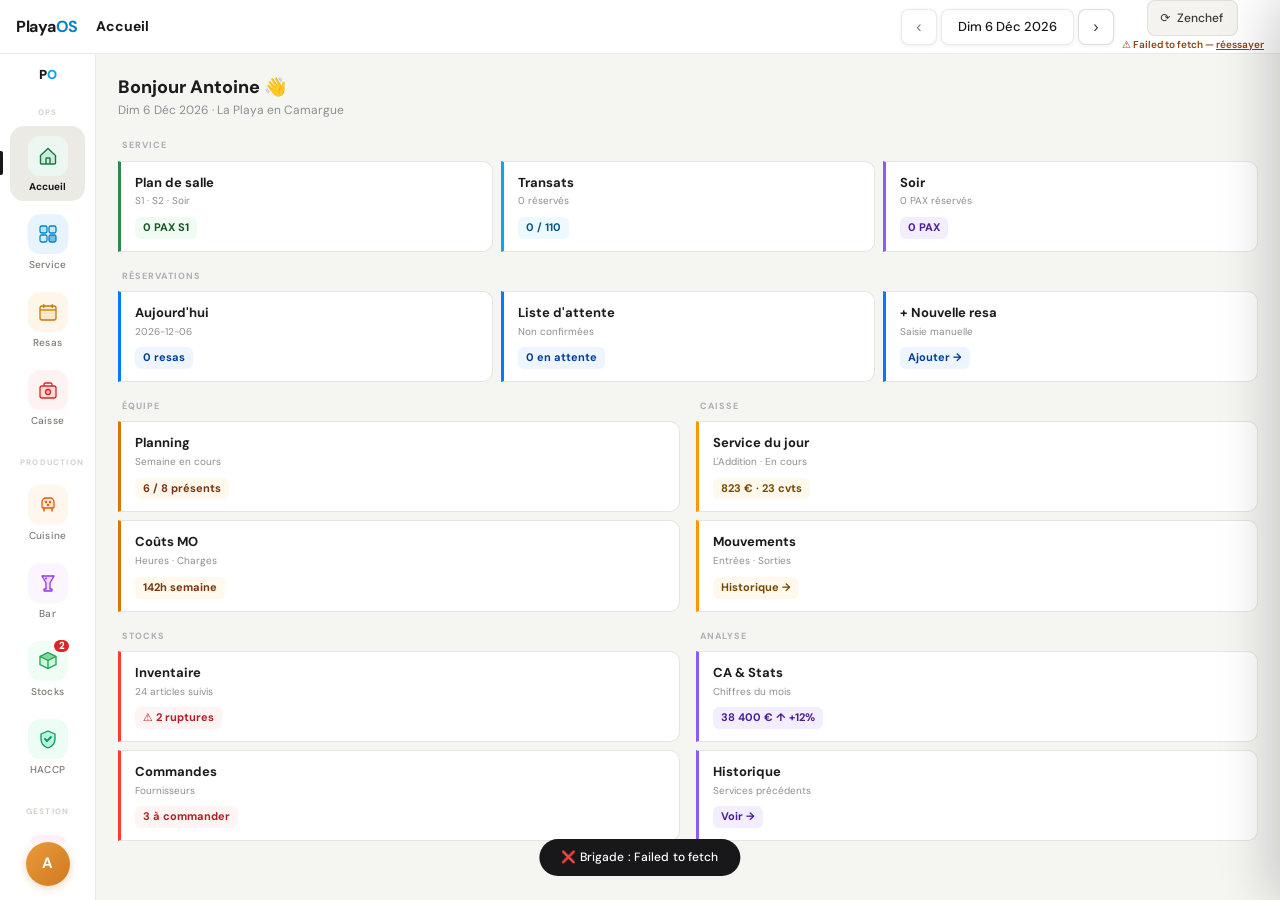
==== commit d922927b: "feat(assistant): recherche intelligente + plan de salle compact - Barre de recherche : nom client, "" ====
--- a/docs/index.html
+++ b/docs/index.html
@@ -560,35 +560,100 @@
 .ps-reset{background:var(--rbg);border-color:var(--rb);color:var(--rt)}
 
 /* ══════════════════════════════════
-   ASSISTANT DRAWER
+   ASSISTANT — Centre de commandement
 ══════════════════════════════════ */
-#assist-backdrop{display:none;position:fixed;inset:0;background:rgba(0,0,0,.35);z-index:148}
+#assist-backdrop{display:none;position:fixed;inset:0;background:rgba(0,0,0,.4);z-index:148}
 #assist-backdrop.open{display:block}
-#assist-drawer{position:fixed;top:0;right:0;bottom:0;width:min(400px,96vw);background:var(--card);z-index:149;display:flex;flex-direction:column;transform:translateX(100%);transition:transform .22s cubic-bezier(.4,0,.2,1);border-left:0.5px solid var(--sep2);box-shadow:-8px 0 32px rgba(0,0,0,.12)}
+#assist-drawer{position:fixed;top:0;right:0;bottom:0;width:min(720px,100vw);background:var(--card);z-index:149;display:flex;flex-direction:column;transform:translateX(100%);transition:transform .22s cubic-bezier(.4,0,.2,1);border-left:0.5px solid var(--sep2);box-shadow:-12px 0 48px rgba(0,0,0,.18)}
 #assist-drawer.open{transform:translateX(0)}
-.ad-header{background:var(--bg);padding:14px 16px;display:flex;align-items:center;border-bottom:0.5px solid var(--sep2);flex-shrink:0}
+/* Header */
+.ad-header{background:var(--bg);padding:12px 16px;display:flex;align-items:center;gap:10px;border-bottom:0.5px solid var(--sep2);flex-shrink:0}
 .ad-title{font-size:15px;font-weight:800;color:var(--t1);flex:1}
-.ad-close{background:transparent;border:none;font-size:18px;color:var(--t3);cursor:pointer;padding:4px 8px;border-radius:var(--r-sm);font-family:inherit}
+.ad-close{background:transparent;border:none;font-size:18px;color:var(--t3);cursor:pointer;padding:4px 8px;border-radius:var(--r-sm);font-family:inherit;line-height:1}
 .ad-close:hover{background:var(--card2);color:var(--t1)}
-.ad-incidents{padding:10px 12px;display:flex;flex-wrap:wrap;gap:5px;border-bottom:0.5px solid var(--sep2);flex-shrink:0;background:var(--bg)}
-.ad-inc-btn{padding:5px 11px;border-radius:20px;font-size:11px;font-weight:700;border:1px solid var(--sep2);background:var(--card);color:var(--t2);cursor:pointer;font-family:inherit;transition:all .15s}
+/* Barre de recherche */
+.ad-search-wrap{padding:10px 14px;border-bottom:0.5px solid var(--sep2);flex-shrink:0;background:var(--bg)}
+.ad-search{width:100%;padding:10px 14px;border-radius:var(--r);border:1.5px solid var(--sep2);background:var(--card);font-size:14px;font-family:inherit;color:var(--t1);box-sizing:border-box;outline:none;transition:border-color .15s}
+.ad-search:focus{border-color:var(--blue)}
+/* Incidents rapides */
+.ad-incidents{padding:8px 14px;display:flex;flex-wrap:wrap;gap:5px;border-bottom:0.5px solid var(--sep2);flex-shrink:0;background:var(--bg)}
+.ad-inc-btn{padding:5px 10px;border-radius:20px;font-size:11px;font-weight:700;border:1px solid var(--sep2);background:var(--card);color:var(--t2);cursor:pointer;font-family:inherit;transition:all .15s;white-space:nowrap}
 .ad-inc-btn:hover{border-color:var(--blue);color:var(--blue);background:var(--bbg)}
 .ad-inc-danger{border-color:var(--rb)!important;color:var(--rt)!important}
 .ad-inc-danger:hover{background:var(--rbg)!important}
-.ad-body{flex:1;overflow-y:auto;padding:12px}
-.ad-empty{font-size:14px;color:var(--t3);text-align:center;padding:32px 0;line-height:1.6}
-.ad-alert{border-radius:var(--r);padding:10px 12px;margin-bottom:8px;border:1.5px solid}
+/* Corps */
+.ad-body{flex:1;overflow-y:auto;padding:0}
+/* Colonnes */
+.ad-cols{display:flex;height:100%;min-height:0}
+.ad-col-left{width:260px;flex-shrink:0;border-right:0.5px solid var(--sep2);padding:14px;overflow-y:auto}
+.ad-col-right{flex:1;padding:14px;overflow-y:auto}
+.ad-col-title{font-size:10px;font-weight:800;color:var(--t3);text-transform:uppercase;letter-spacing:.09em;margin-bottom:10px;display:flex;align-items:center;gap:6px}
+.ad-cnt-badge{background:var(--red);color:#fff;font-size:9px;font-weight:800;padding:1px 6px;border-radius:20px}
+.ad-empty{font-size:13px;color:var(--t3);text-align:center;padding:28px 0;line-height:1.6}
+.ad-empty-sm{font-size:12px;color:var(--t4);padding:8px 0;line-height:1.5}
+/* Alertes */
+.ad-alert{border-radius:var(--r);padding:9px 11px;margin-bottom:7px;border:1.5px solid}
 .ad-danger{background:var(--rbg);border-color:var(--rb)}
 .ad-warn{background:var(--obg);border-color:var(--obd)}
 .ad-info{background:var(--bbg);border-color:var(--bbd)}
-.ad-resolved{background:var(--card2);border-color:var(--sep);opacity:.5;padding:7px 10px;margin-bottom:4px}
-.ad-msg{font-size:13px;font-weight:700;color:var(--t1);margin-bottom:7px}
-.ad-resolved .ad-msg{font-size:12px;font-weight:600;color:var(--t3);margin-bottom:0}
-.ad-actions{display:flex;gap:5px;flex-wrap:wrap}
-.ad-act{padding:4px 10px;border-radius:20px;font-size:11px;font-weight:700;background:var(--bbg);border:1.5px solid var(--bbd);color:var(--bt);cursor:pointer;font-family:inherit;transition:all .15s}
+.ad-msg{font-size:12px;font-weight:700;color:var(--t1);margin-bottom:6px;line-height:1.3}
+.ad-actions{display:flex;gap:4px;flex-wrap:wrap}
+.ad-act{padding:3px 9px;border-radius:20px;font-size:11px;font-weight:700;background:var(--bbg);border:1.5px solid var(--bbd);color:var(--bt);cursor:pointer;font-family:inherit;transition:all .15s}
 .ad-act:hover{background:var(--blue);color:#fff;border-color:var(--blue)}
 .ad-resolve-btn{background:var(--gbg)!important;border-color:var(--gb)!important;color:var(--gt)!important}
-.ad-resolved-title{font-size:10px;font-weight:800;color:var(--t4);text-transform:uppercase;letter-spacing:.09em;margin:12px 0 6px}
+/* Plan de salle */
+.af-legend{display:flex;gap:8px;margin-bottom:10px}
+.af-leg{font-size:9px;font-weight:700;color:var(--t3);display:flex;align-items:center;gap:4px}
+.af-leg::before{content:'';display:inline-block;width:10px;height:10px;border-radius:3px}
+.af-leg-free::before{background:var(--card2);border:1px solid var(--sep2)}
+.af-leg-occ::before{background:var(--gbg);border:1px solid var(--gb)}
+.af-leg-late::before{background:var(--rbg);border:1px solid var(--rb)}
+.af-group-label{font-size:9px;font-weight:800;color:var(--t4);text-transform:uppercase;letter-spacing:.08em;margin:8px 0 5px}
+.af-grid{display:flex;flex-wrap:wrap;gap:5px;margin-bottom:4px}
+.af-tbl{width:52px;height:52px;border-radius:var(--r-sm);border:1.5px solid var(--sep2);background:var(--card2);display:flex;flex-direction:column;align-items:center;justify-content:center;cursor:pointer;transition:all .15s;text-align:center;position:relative;overflow:hidden}
+.af-tbl:hover{border-color:var(--blue);transform:scale(1.05)}
+.af-tbl-free{background:var(--card2);border-color:var(--sep2)}
+.af-tbl-occ{background:var(--gbg);border-color:var(--gb)}
+.af-tbl-late{background:var(--rbg);border-color:var(--rb);animation:af-pulse 1.5s ease-in-out infinite}
+.af-tbl-vip{box-shadow:0 0 0 2px gold}
+.af-tbl-num{font-size:14px;font-weight:800;color:var(--t1);line-height:1}
+.af-tbl-name{font-size:8px;font-weight:700;color:var(--t2);overflow:hidden;text-overflow:ellipsis;white-space:nowrap;max-width:46px;line-height:1}
+.af-tbl-cap{font-size:8px;color:var(--t4);line-height:1}
+.af-tbl-pax{font-size:8px;font-weight:600;color:var(--t3);line-height:1}
+.af-tbl-vip-dot{position:absolute;top:1px;right:2px;font-size:7px;line-height:1}
+@keyframes af-pulse{0%,100%{opacity:1}50%{opacity:.65}}
+.af-unplaced-bar{margin-top:10px;padding:8px 10px;background:var(--obg);border:1px solid var(--obd);border-radius:var(--r);display:flex;align-items:center;justify-content:space-between;gap:8px}
+.af-unplaced-cnt{font-size:12px;font-weight:700;color:var(--ot)}
+.af-autoplace-btn{padding:5px 12px;border-radius:var(--r-sm);background:var(--blue);color:#fff;border:none;font-size:11px;font-weight:700;cursor:pointer;font-family:inherit}
+/* Résultats recherche */
+.arc-card{border-radius:var(--r);padding:12px 13px;margin-bottom:8px;border:1.5px solid var(--sep2);background:var(--card2)}
+.arc-ok{border-color:var(--gb);background:var(--gbg)}
+.arc-warn{border-color:var(--obd);background:var(--obg)}
+.arc-danger{border-color:var(--rb);background:var(--rbg)}
+.arc-ns{opacity:.45}
+.arc-top{display:flex;align-items:center;gap:8px;margin-bottom:4px}
+.arc-name{font-size:15px;font-weight:800;color:var(--t1);flex:1}
+.arc-pax{font-size:11px;font-weight:700;color:var(--t2);background:var(--card);border:0.5px solid var(--sep2);border-radius:20px;padding:1px 8px}
+.arc-status{font-size:11px;font-weight:700;color:var(--t3)}
+.arc-warn .arc-status,.arc-danger .arc-status{color:var(--rt);font-weight:800}
+.arc-comment{font-size:12px;color:var(--t3);margin-bottom:6px;font-style:italic}
+.arc-tags{display:flex;flex-wrap:wrap;gap:4px;margin-bottom:6px}
+.arc-tag{font-size:10px;font-weight:700;padding:1px 7px;border-radius:20px;background:var(--bbg);border:1px solid var(--bbd);color:var(--bt)}
+.arc-acts{display:flex;gap:6px;flex-wrap:wrap}
+.arc-btn{padding:6px 13px;border-radius:var(--r-sm);font-size:12px;font-weight:700;cursor:pointer;border:none;font-family:inherit;transition:all .15s}
+.arc-btn-primary{background:var(--blue);color:#fff}
+.arc-btn-primary:hover{opacity:.85}
+.arc-btn{background:var(--card);border:1px solid var(--sep2);color:var(--t1)}
+.arc-btn:hover{border-color:var(--blue);color:var(--blue)}
+.arc-btn-ns{background:var(--rbg)!important;border:1px solid var(--rb)!important;color:var(--rt)!important}
+.arc-free-title{font-size:11px;font-weight:700;color:var(--t2);margin-bottom:8px}
+.arc-free-grid{display:flex;flex-wrap:wrap;gap:6px}
+.arc-free-tbl{width:60px;height:60px;border-radius:var(--r);border:1.5px solid var(--gb);background:var(--gbg);display:flex;flex-direction:column;align-items:center;justify-content:center;cursor:pointer;transition:all .15s}
+.arc-free-tbl:hover{background:var(--green,#16A34A);border-color:var(--green,#16A34A)}
+.arc-free-tbl:hover .arc-free-num,.arc-free-tbl:hover .arc-free-cap{color:#fff}
+.arc-free-num{font-size:18px;font-weight:800;color:var(--t1);line-height:1}
+.arc-free-cap{font-size:9px;color:var(--t3)}
+.arc-free-tag{font-size:9px;line-height:1}
 /* Panel interne incidents (réutilisé) */
 .ro-panel{display:none;position:absolute;inset:0;background:rgba(0,0,0,.55);z-index:10;align-items:center;justify-content:center}
 .ro-panel-box{background:var(--card);border-radius:var(--r-xl);padding:22px;width:min(420px,92vw);max-height:85vh;overflow-y:auto;box-shadow:0 20px 60px rgba(0,0,0,.35)}
@@ -1084,6 +1149,9 @@
   <div class="ad-header">
     <span class="ad-title">⚡ Assistant</span>
     <button class="ad-close" onclick="closeAssistant()">✕</button>
+  </div>
+  <div class="ad-search-wrap">
+    <input id="assist-search" class="ad-search" type="search" placeholder="Chercher client, table, retard, vip, libre…" oninput="renderAssistDrawer()" autocomplete="off" autocorrect="off" spellcheck="false">
   </div>
   <div class="ad-incidents">
     <button class="ad-inc-btn" onclick="assistIncident('noshow')">🚫 No-show</button>
@@ -4897,8 +4965,7 @@
 }
 
 // ══════════════════════════════════════════
-// ASSISTANT — Drawer latéral en temps réel
-// Remplace le mode Rush full-screen
+// ASSISTANT — Centre de commandement live
 // ══════════════════════════════════════════
 
 // ─── État
@@ -4906,13 +4973,13 @@
 let assistSeq = 0;
 let assistOpen = false;
 
-// ─── Démarrage : scan toutes les 30s
+// ─── Démarrage
 function assistInit(){
   _assistScan();
   setInterval(_assistScan, 30000);
 }
 
-// ─── Scan principal : vérifie toutes les conditions automatiques
+// ─── Scan principal (toutes les 30s + à chaque render)
 function _assistScan(){
   _assistAutoResolve();
   _assistCheckLate();
@@ -4938,7 +5005,7 @@
   return d.getHours()*60 + d.getMinutes();
 }
 
-// ─── Déduplication : crée l'alerte uniquement si key absente
+// ─── Déduplication
 function _assistEnsure(key, opts){
   if(assistAlerts.find(a => a.key === key && !a.resolved)) return;
   assistAlerts.push({
@@ -4955,7 +5022,7 @@
   });
 }
 
-// ─── Auto-résolution : retire les alertes dont la condition a disparu
+// ─── Auto-résolution
 function _assistAutoResolve(){
   const all = [...reservations.s1,...reservations.s2,...reservations.transats,...reservations.soir];
   assistAlerts.forEach(a => {
@@ -4965,12 +5032,11 @@
       if(!r || r.placed || r.ns) a.resolved = true;
     }
   });
-  // Nettoie les résolus de plus de 2 min
   const cutoff = Date.now() - 2*60*1000;
   assistAlerts = assistAlerts.filter(a => !a.resolved || a.ts > cutoff);
 }
 
-// ─── Vérifications automatiques ──────────────────────────────
+// ─── Checks automatiques ─────────────────────────────
 
 function _assistCheckLate(){
   const now = _assistNow();
@@ -4979,10 +5045,10 @@
     if(late >= 15 && late < 60){
       _assistEnsure(`late:${r.id}`, {
         severity: late >= 30 ? 'danger' : 'warn',
-        msg: `${r.name} (${r.pax} PAX) — ${late} min de retard · ${r.time}`,
+        msg: `${r.name} · ${r.pax} PAX · +${late}min`,
         resaId: r.id,
         actions: [
-          { label: 'Trouver table', fn: () => { closeAssistant(); _rushFindTable(r.id); }},
+          { label: '→ Table', fn: () => { closeAssistant(); _rushFindTable(r.id); }},
           { label: 'No-show', fn: () => _rushDoNoShow(r.id) }
         ]
       });
@@ -5011,13 +5077,13 @@
     if(/anniversaire|birthday/.test(raw))
       _assistEnsure(`occasion:birthday:${r.id}`, {
         severity: 'info',
-        msg: `🎂 ${r.name} — anniversaire à signaler en salle`,
+        msg: `🎂 ${r.name} — anniversaire`,
         resaId: r.id
       });
     if(/mariage|wedding|fian[cç]ailles/.test(raw))
       _assistEnsure(`occasion:wedding:${r.id}`, {
         severity: 'info',
-        msg: `💍 ${r.name} — occasion spéciale à noter`,
+        msg: `💍 ${r.name} — occasion spéciale`,
         resaId: r.id
       });
   });
@@ -5026,11 +5092,10 @@
 function _assistCheckHighchair(){
   gr().forEach(r => {
     if(r.ns) return;
-    const raw = (r.comment||'').toLowerCase();
-    if(/chaise\s*haute|rehausseur|b[ée]b[ée]|poussette|enfant/.test(raw))
+    if(/chaise\s*haute|rehausseur|b[ée]b[ée]|poussette|enfant/.test((r.comment||'').toLowerCase()))
       _assistEnsure(`highchair:${r.id}`, {
         severity: 'info',
-        msg: `🪑 ${r.name} — chaise haute / bébé à prévoir`,
+        msg: `🪑 ${r.name} — chaise haute`,
         resaId: r.id
       });
   });
@@ -5040,38 +5105,35 @@
   const now = _assistNow();
   gr().filter(r => !r.placed && !r.ns && r.time).forEach(r => {
     const late = now - _assistParseTime(r.time);
-    if(late >= 30){
+    if(late >= 30)
       _assistEnsure(`noshow_potential:${r.id}`, {
         severity: 'danger',
-        msg: `⚠ No-show probable : ${r.name} (${r.pax} PAX) — ${late} min d'absence`,
+        msg: `${r.name} · +${late}min · no-show probable`,
         resaId: r.id,
         actions: [
           { label: 'Confirmer NS', fn: () => _rushDoNoShow(r.id) },
-          { label: 'Trouver table', fn: () => { closeAssistant(); _rushFindTable(r.id); }}
+          { label: '→ Table', fn: () => { closeAssistant(); _rushFindTable(r.id); }}
         ]
       });
-    }
   });
 }
 
 function _assistCheckVIP(){
   gr().forEach(r => {
     if(r.ns) return;
-    const tags = (r.tags||[]).map(t => t.toLowerCase());
-    if(tags.includes('vip') && !r.placed)
+    if((r.tags||[]).map(t=>t.toLowerCase()).includes('vip') && !r.placed)
       _assistEnsure(`vip:${r.id}`, {
         severity: 'warn',
-        msg: `⭐ VIP : ${r.name} (${r.pax} PAX) — table de choix`,
+        msg: `⭐ VIP : ${r.name} · ${r.pax} PAX`,
         resaId: r.id,
-        actions: [{ label: 'Placer', fn: () => { closeAssistant(); _rushFindTable(r.id); }}]
+        actions: [{ label: '→ Placer', fn: () => { closeAssistant(); _rushFindTable(r.id); }}]
       });
   });
 }
 
 function _assistCheckDuplicates(){
-  const resas = gr();
   const seen = {};
-  resas.forEach(r => {
+  gr().forEach(r => {
     const key = r.name.trim().toLowerCase();
     if(!seen[key]) seen[key] = [];
     seen[key].push(r);
@@ -5080,13 +5142,13 @@
     if(group.length > 1)
       _assistEnsure(`duplicate:${name}`, {
         severity: 'warn',
-        msg: `⚠ Doublon : "${group[0].name}" apparaît ${group.length}× — vérifier`,
+        msg: `⚠ Doublon : "${group[0].name}" ×${group.length}`,
         actions: []
       });
   });
 }
 
-// ─── Badge topbar ────────────────────────────────
+// ─── Badge topbar ─────────────────────────────────────
 function _updateAssistBadge(){
   const active = assistAlerts.filter(a => !a.resolved);
   const danger = active.filter(a => a.severity === 'danger').length;
@@ -5095,21 +5157,24 @@
   const cnt = document.getElementById('assist-badge-cnt');
   if(!btn) return;
   btn.classList.remove('ab-red','ab-orange','ab-yellow');
-  if(danger)       btn.classList.add('ab-red');
-  else if(warn)    btn.classList.add('ab-orange');
-  else if(active.length) btn.classList.add('ab-yellow');
+  if(danger)            btn.classList.add('ab-red');
+  else if(warn)         btn.classList.add('ab-orange');
+  else if(active.length)btn.classList.add('ab-yellow');
   if(cnt){
     cnt.textContent = active.length || '';
     cnt.style.display = active.length ? 'inline-flex' : 'none';
   }
 }
 
-// ─── Drawer ──────────────────────────────────────
+// ─── Drawer open/close ────────────────────────────────
 function toggleAssistant(){
   assistOpen = !assistOpen;
   document.getElementById('assist-drawer').classList.toggle('open', assistOpen);
   document.getElementById('assist-backdrop').classList.toggle('open', assistOpen);
-  if(assistOpen) renderAssistDrawer();
+  if(assistOpen){
+    renderAssistDrawer();
+    setTimeout(() => document.getElementById('assist-search')?.focus(), 50);
+  }
 }
 function closeAssistant(){
   assistOpen = false;
@@ -5117,29 +5182,126 @@
   document.getElementById('assist-backdrop').classList.remove('open');
 }
 
+// ─── Rendu principal du drawer ────────────────────────
 function renderAssistDrawer(){
   const body = document.getElementById('ad-body');
   if(!body) return;
+  const q = (document.getElementById('assist-search')?.value || '').trim().toLowerCase();
+  if(q){
+    body.innerHTML = _renderAssistSearch(q);
+  } else {
+    body.innerHTML = `
+      <div class="ad-cols">
+        <div class="ad-col-left">${_renderAssistAlertsList()}</div>
+        <div class="ad-col-right">${_renderAssistFloor()}</div>
+      </div>`;
+  }
+}
+
+// ─── Recherche intelligente ───────────────────────────
+function _renderAssistSearch(q){
+  const resas = gr();
+  const now = _assistNow();
+  let results = [];
+
+  // Mots-clés spéciaux
+  if(/retard|late/.test(q)){
+    results = resas.filter(r => !r.placed && !r.ns && (now - _assistParseTime(r.time)) >= 10)
+      .sort((a,b) => (_assistParseTime(a.time)) - (_assistParseTime(b.time)));
+  } else if(/vip/.test(q)){
+    results = resas.filter(r => (r.tags||[]).map(t=>t.toLowerCase()).includes('vip'));
+  } else if(/libre|free/.test(q)){
+    return _renderFreeTablesSearch();
+  } else if(/attente|non.plac/.test(q)){
+    results = resas.filter(r => !r.placed && !r.ns);
+  } else if(/table\s*(\d+)/.test(q)){
+    const tid = parseInt(q.match(/table\s*(\d+)/)[1]);
+    return _renderTableSearch(tid);
+  } else if(/^\d+$/.test(q) && parseInt(q) <= 30){
+    return _renderTableSearch(parseInt(q));
+  } else {
+    // Recherche par nom
+    results = resas.filter(r => r.name.toLowerCase().includes(q));
+  }
+
+  if(!results.length)
+    return `<div class="ad-empty">Aucun résultat pour "${q}"</div>`;
+
+  return results.map(r => _renderResaCard(r, now)).join('');
+}
+
+function _renderResaCard(r, now){
+  const late = now - _assistParseTime(r.time);
+  const status = r.placed ? `✓ Table ${r.tableId}`
+    : r.ns ? '✗ No-show'
+    : late >= 15 ? `⚠ +${late}min`
+    : `${r.time}`;
+  const cls = r.placed ? 'arc-ok' : r.ns ? 'arc-ns' : late >= 30 ? 'arc-danger' : late >= 15 ? 'arc-warn' : '';
+  const tags = (r.tags||[]).map(t=>`<span class="arc-tag">${t}</span>`).join('');
+  const acts = !r.ns && !r.placed ? `
+    <div class="arc-acts">
+      <button class="arc-btn arc-btn-primary" onclick="closeAssistant();_rushFindTable(${r.id})">→ Trouver table</button>
+      <button class="arc-btn arc-btn-ns" onclick="_rushDoNoShow(${r.id})">No-show</button>
+    </div>` : r.placed ? `
+    <div class="arc-acts">
+      <button class="arc-btn" onclick="closeAssistant();_rushFindTable(${r.id})">↔ Changer table</button>
+      <button class="arc-btn arc-btn-ns" onclick="_rushDoNoShow(${r.id})">Libérer</button>
+    </div>` : '';
+  return `<div class="arc-card ${cls}">
+    <div class="arc-top">
+      <span class="arc-name">${r.name}</span>
+      <span class="arc-pax">${r.pax} PAX</span>
+      <span class="arc-status">${status}</span>
+    </div>
+    ${r.comment ? `<div class="arc-comment">${r.comment}</div>` : ''}
+    ${tags ? `<div class="arc-tags">${tags}</div>` : ''}
+    ${acts}
+  </div>`;
+}
+
+function _renderFreeTablesSearch(){
+  const placed = new Set(gr().filter(r=>r.placed).map(r=>r.tableId));
+  const free = Object.entries(TABLE_DATA)
+    .map(([id,d]) => ({id:+id,...d}))
+    .filter(t => t.id < SALON_ID_MIN && !placed.has(t.id))
+    .sort((a,b) => a.hi - b.hi);
+  if(!free.length) return `<div class="ad-empty">Aucune table libre</div>`;
+  return `<div class="arc-free-title">Tables libres (${free.length})</div>` +
+    `<div class="arc-free-grid">${free.map(t => `
+      <div class="arc-free-tbl" onclick="closeAssistant()">
+        <div class="arc-free-num">${t.id}</div>
+        <div class="arc-free-cap">${t.hi} PAX</div>
+        ${t.p ? '<div class="arc-free-tag">⛅</div>' : ''}
+      </div>`).join('')}</div>`;
+}
+
+function _renderTableSearch(tableId){
+  const t = TABLE_DATA[tableId];
+  if(!t) return `<div class="ad-empty">Table ${tableId} inconnue</div>`;
+  const r = gr().find(x => x.placed && x.tableId === tableId);
+  if(!r) return `<div class="arc-card arc-ok">
+    <div class="arc-top"><span class="arc-name">Table ${tableId}</span><span class="arc-pax">${t.hi} PAX max</span><span class="arc-status">Libre ✓</span></div>
+  </div>`;
+  return _renderResaCard(r, _assistNow());
+}
+
+// ─── Liste alertes ────────────────────────────────────
+function _renderAssistAlertsList(){
   const active = assistAlerts.filter(a => !a.resolved);
-  const resolved = assistAlerts.filter(a => a.resolved).slice(-5);
-  if(!active.length && !resolved.length){
-    body.innerHTML = `<div class="ad-empty">✅ Tout est OK — aucune alerte active</div>`;
-    return;
-  }
+  if(!active.length)
+    return `<div class="ad-col-title">Alertes</div><div class="ad-empty-sm">✅ Tout est OK</div>`;
   const sevOrder = { danger:0, warn:1, info:2 };
-  const sorted = [...active].sort((a,b) => (sevOrder[a.severity]??3) - (sevOrder[b.severity]??3));
-  body.innerHTML = sorted.map(a => _renderAlert(a, false)).join('') +
-    (resolved.length ? `<div class="ad-resolved-title">Résolues</div>` + resolved.map(a => _renderAlert(a, true)).join('') : '');
-}
-
-function _renderAlert(a, isResolved){
-  const cls = isResolved ? 'ad-alert ad-resolved' : `ad-alert ad-${a.severity}`;
-  const acts = !isResolved && a.actions.length
-    ? `<div class="ad-actions">${a.actions.map((act,i) =>
-        `<button class="ad-act" onclick="assistAlerts.find(x=>x.id===${a.id}).actions[${i}].fn();renderAssistDrawer()">${act.label}</button>`
-      ).join('')}<button class="ad-act ad-resolve-btn" onclick="_assistResolve(${a.id})">✓</button></div>`
-    : (!isResolved ? `<div class="ad-actions"><button class="ad-act ad-resolve-btn" onclick="_assistResolve(${a.id})">✓ Résolu</button></div>` : '');
-  return `<div class="${cls}"><div class="ad-msg">${a.msg}</div>${acts}</div>`;
+  const sorted = [...active].sort((a,b) => (sevOrder[a.severity]??3)-(sevOrder[b.severity]??3));
+  return `<div class="ad-col-title">Alertes <span class="ad-cnt-badge">${active.length}</span></div>` +
+    sorted.map(a => {
+      const cls = `ad-alert ad-${a.severity}`;
+      const acts = a.actions.length
+        ? `<div class="ad-actions">${a.actions.map((act,i)=>
+            `<button class="ad-act" onclick="assistAlerts.find(x=>x.id===${a.id}).actions[${i}].fn();renderAssistDrawer()">${act.label}</button>`
+          ).join('')}<button class="ad-act ad-resolve-btn" onclick="_assistResolve(${a.id})">✓</button></div>`
+        : `<div class="ad-actions"><button class="ad-act ad-resolve-btn" onclick="_assistResolve(${a.id})">✓ OK</button></div>`;
+      return `<div class="${cls}"><div class="ad-msg">${a.msg}</div>${acts}</div>`;
+    }).join('');
 }
 
 function _assistResolve(id){
@@ -5149,12 +5311,97 @@
   renderAssistDrawer();
 }
 
-// ─── Incidents manuels ───────────────────────────
+// ─── Plan de salle compact ────────────────────────────
+function _renderAssistFloor(){
+  if(currentTab === 2) return _renderAssistTransatsSummary();
+  const resas = gr();
+  const now = _assistNow();
+  const placed = {};
+  resas.filter(r => r.placed && r.tableId).forEach(r => { placed[r.tableId] = r; });
+
+  const tableIds = Object.keys(TABLE_DATA).map(Number).sort((a,b) => TABLE_DATA[a].prio - TABLE_DATA[b].prio);
+  const terrasse = tableIds.filter(id => TABLE_DATA[id].p && id < SALON_ID_MIN);
+  const salle    = tableIds.filter(id => !TABLE_DATA[id].p && id < SALON_ID_MIN);
+  const salons   = tableIds.filter(id => id >= SALON_ID_MIN);
+
+  const renderGroup = (ids, label) => {
+    if(!ids.length) return '';
+    return `<div class="af-group-label">${label}</div>
+      <div class="af-grid">${ids.map(id => _renderFloorTile(id, placed[id], now)).join('')}</div>`;
+  };
+
+  const unplaced = resas.filter(r => !r.placed && !r.ns);
+  const pax = resas.filter(r=>r.placed).reduce((s,r)=>s+r.pax,0);
+
+  return `
+    <div class="ad-col-title">Plan de salle · <span style="font-weight:600;color:var(--t2)">${pax} PAX · ${Object.keys(placed).length} tables</span></div>
+    <div class="af-legend">
+      <span class="af-leg af-leg-free">Libre</span>
+      <span class="af-leg af-leg-occ">Occupée</span>
+      <span class="af-leg af-leg-late">Retard</span>
+    </div>
+    ${renderGroup(terrasse, '⛅ Terrasse')}
+    ${renderGroup(salle, '🏠 Salle')}
+    ${renderGroup(salons, '🚪 Salons')}
+    ${unplaced.length ? `<div class="af-unplaced-bar">
+      <span class="af-unplaced-cnt">${unplaced.length} non placée${unplaced.length>1?'s':''}</span>
+      <button class="af-autoplace-btn" onclick="closeAssistant();autoPlace()">✦ Auto-placer</button>
+    </div>` : ''}`;
+}
+
+function _renderFloorTile(tableId, resa, now){
+  const t = TABLE_DATA[tableId];
+  const lbl = t.lbl || String(tableId);
+  if(!resa){
+    return `<div class="af-tbl af-tbl-free" onclick="assistFloorClick(${tableId})" title="Table ${tableId} — libre">
+      <span class="af-tbl-num">${lbl}</span>
+      <span class="af-tbl-cap">${t.hi}</span>
+    </div>`;
+  }
+  const late = now - _assistParseTime(resa.time);
+  const cls = late >= 20 ? 'af-tbl-late' : 'af-tbl-occ';
+  const tags = (resa.tags||[]).map(t=>t.toLowerCase());
+  const isVip = tags.includes('vip');
+  return `<div class="af-tbl ${cls}${isVip?' af-tbl-vip':''}" onclick="assistFloorClick(${tableId})" title="${resa.name} · ${resa.pax} PAX${late>=20?' · +'+late+'min':''}">
+    <span class="af-tbl-num">${lbl}</span>
+    <span class="af-tbl-name">${resa.name.split(' ')[0]}</span>
+    <span class="af-tbl-pax">${resa.pax}p</span>
+    ${isVip ? '<span class="af-tbl-vip-dot">⭐</span>' : ''}
+  </div>`;
+}
+
+function assistFloorClick(tableId){
+  const resa = gr().find(r => r.placed && r.tableId === tableId);
+  if(!resa){
+    // Table libre — rien à faire, ou on pourrait proposer d'y placer une resa
+    toast(`Table ${tableId} libre · ${TABLE_DATA[tableId]?.hi || '?'} PAX max`);
+    return;
+  }
+  _rushShowPanel(`
+    <div class="ro-panel-title">Table ${tableId} — ${resa.name}</div>
+    <div class="ro-panel-subtitle">${resa.pax} PAX · ${resa.time}</div>
+    ${resa.comment ? `<div class="ro-panel-note">${resa.comment}</div>` : ''}
+    <div class="ro-panel-btns">
+      <button class="ro-panel-btn" onclick="_rushFindTable(${resa.id});_rushClosePanel()">↔ Changer de table</button>
+      <button class="ro-panel-btn ro-panel-btn-danger" onclick="_rushDoNoShow(${resa.id});_rushClosePanel()">× No-show / Libérer</button>
+    </div>
+    <button class="ro-panel-cancel" onclick="_rushClosePanel()">Fermer</button>`);
+}
+
+function _renderAssistTransatsSummary(){
+  const resas = reservations.transats;
+  const placed = resas.filter(r=>r.placed).length;
+  const pax = resas.filter(r=>r.placed).reduce((s,r)=>s+r.pax,0);
+  return `<div class="ad-col-title">Transats · ${placed} resas · ${pax} PAX</div>
+    <div class="ad-empty-sm">Vue transats — plan détaillé dans l'onglet ⛱</div>`;
+}
+
+// ─── Incidents manuels ─────────────────────────────────
 function assistIncident(type){
   if(type === 'noshow'){
     _rushShowPanel(`
       <div class="ro-panel-title">🚫 No-show</div>
-      <div class="ro-panel-subtitle">Quelle réservation marquer no-show ?</div>
+      <div class="ro-panel-subtitle">Quelle réservation ?</div>
       <div class="ro-panel-list">${gr().filter(r=>!r.placed&&!r.ns).map(r=>`
         <div class="ro-panel-item" onclick="_rushDoNoShow(${r.id});_rushClosePanel()">
           <div class="ro-pi-name">${r.name}</div>
@@ -5165,7 +5412,6 @@
   else if(type === 'wrong_day'){
     _rushShowPanel(`
       <div class="ro-panel-title">📅 Mauvais jour</div>
-      <div class="ro-panel-subtitle">Rechercher la réservation</div>
       <input class="ro-panel-search" id="ro-wd-input" placeholder="Nom client…" oninput="_rushWrongDaySearch()">
       <div id="ro-wd-results"></div>
       <button class="ro-panel-cancel" onclick="_rushClosePanel()">Annuler</button>`);
@@ -5174,7 +5420,7 @@
     const tables = gr().filter(r=>r.placed).map(r=>r.tableId).filter((v,i,a)=>a.indexOf(v)===i);
     _rushShowPanel(`
       <div class="ro-panel-title">🪑 Table HS</div>
-      <div class="ro-panel-subtitle">Quelle table mettre hors service ?</div>
+      <div class="ro-panel-subtitle">Quelle table ?</div>
       <div class="ro-panel-grid">${tables.map(tid=>`
         <div class="ro-panel-tbl" onclick="_rushDeclareTableDown(${tid});_rushClosePanel()">
           <div style="font-size:18px;font-weight:800">${tid}</div>
@@ -5182,18 +5428,14 @@
       <button class="ro-panel-cancel" onclick="_rushClosePanel()">Annuler</button>`);
   }
   else if(type === 'staff_down'){
-    _assistEnsure('staff_down:'+Date.now(), {
-      severity: 'warn',
-      msg: '👤 Effectif réduit — adaptation du service en cours',
-      actions: []
-    });
-    toast('⚠ Alerte effectif réduit enregistrée');
+    _assistEnsure('staff_down:'+Date.now(), { severity:'warn', msg:'👤 Effectif réduit', actions:[] });
+    toast('⚠ Effectif réduit enregistré');
     _updateAssistBadge(); renderAssistDrawer();
   }
   else if(type === 'delay'){
     _rushShowPanel(`
       <div class="ro-panel-title">⏰ Retard général</div>
-      <div class="ro-panel-subtitle">Décaler toutes les resas non placées de :</div>
+      <div class="ro-panel-subtitle">Décaler les resas non placées de :</div>
       <div class="ro-panel-btns">
         <button class="ro-panel-btn" onclick="_rushPushAll(15)">+15 min</button>
         <button class="ro-panel-btn" onclick="_rushPushAll(30)">+30 min</button>
@@ -5203,30 +5445,26 @@
       <button class="ro-panel-cancel" onclick="_rushClosePanel()">Annuler</button>`);
   }
   else if(type === 'power'){
-    _assistEnsure('power:'+Date.now(), {
-      severity: 'danger',
-      msg: '⚡ Panne signalée — données locales actives, synchronisation suspendue',
-      actions: []
-    });
+    _assistEnsure('power:'+Date.now(), { severity:'danger', msg:'⚡ Panne — données locales actives', actions:[] });
     toast('⚡ Mode dégradé activé');
     _updateAssistBadge(); renderAssistDrawer();
     setTimeout(() => window.print(), 400);
   }
 }
 
-// ─── Rétro-compatibilité ─────────────────────────
+// ─── Rétro-compatibilité
 function toggleRushMode(){ toggleAssistant(); }
-function renderRushOverlay(){ /* remplacé par renderAssistDrawer */ }
-
-// ─── Helpers placement ───────────────────────────
+function renderRushOverlay(){ /* remplacé */ }
+
+// ─── Helpers placement ─────────────────────────────────
 function _rushDoNoShow(resaId){
   const all = [...reservations.s1,...reservations.s2,...reservations.transats,...reservations.soir];
   const r = all.find(x => x.id === resaId);
   if(!r) return;
   saveUndo();
-  if(r.placed){ r.placed = false; r.tableId = null; r.slot = null; }
+  if(r.placed){ r.placed=false; r.tableId=null; r.slot=null; }
   r.ns = true;
-  assistAlerts.forEach(a => { if(a.resaId === resaId) a.resolved = true; });
+  assistAlerts.forEach(a => { if(a.resaId===resaId) a.resolved=true; });
   toast(`${r.name} marqué no-show`);
   _updateAssistBadge();
   render();
@@ -5236,19 +5474,18 @@
   const all = [...reservations.s1,...reservations.s2,...reservations.transats,...reservations.soir];
   const r = all.find(x => x.id === resaId);
   if(!r) return;
-  const avail = TABLE_DATA.filter(t => {
-    if(t.cap < r.pax) return false;
-    if(t.id >= SALON_ID_MIN) return false;
-    return !gr().find(x => x.placed && x.tableId === t.id && x.id !== resaId);
-  }).sort((a,b) => a.cap - b.cap);
+  const avail = Object.entries(TABLE_DATA)
+    .map(([id,d]) => ({id:+id,...d}))
+    .filter(t => t.hi >= r.pax && t.id < SALON_ID_MIN && !gr().find(x=>x.placed&&x.tableId===t.id&&x.id!==resaId))
+    .sort((a,b) => a.hi - b.hi);
   _rushShowPanel(`
     <div class="ro-panel-title">Placer ${r.name}</div>
     <div class="ro-panel-subtitle">${r.pax} PAX · ${r.time}</div>
     ${!avail.length ? `<div class="ro-panel-note">Aucune table libre avec capacité suffisante</div>` : ''}
-    <div class="ro-panel-grid">${avail.map(t => `
+    <div class="ro-panel-grid">${avail.map(t=>`
       <div class="ro-panel-tbl" onclick="_rushPlaceOn(${resaId},${t.id})">
         <div style="font-size:16px;font-weight:800;color:var(--t1)">${t.id}</div>
-        <div style="font-size:9px;color:var(--t3)">${t.cap} PAX</div>
+        <div style="font-size:9px;color:var(--t3)">${t.hi} PAX</div>
       </div>`).join('')}</div>
     <button class="ro-panel-cancel" onclick="_rushClosePanel()">Annuler</button>`);
 }
@@ -5258,10 +5495,10 @@
   const r = all.find(x => x.id === resaId);
   if(!r) return;
   saveUndo();
-  const prev = gr().find(x => x.placed && x.tableId === tableId && x.id !== resaId);
-  if(prev){ prev.placed = false; prev.tableId = null; }
-  r.placed = true; r.tableId = tableId;
-  assistAlerts.forEach(a => { if(a.resaId === resaId) a.resolved = true; });
+  const prev = gr().find(x => x.placed && x.tableId===tableId && x.id!==resaId);
+  if(prev){ prev.placed=false; prev.tableId=null; }
+  r.placed=true; r.tableId=tableId;
+  assistAlerts.forEach(a => { if(a.resaId===resaId) a.resolved=true; });
   _rushClosePanel();
   toast(`${r.name} → table ${tableId}`);
   _updateAssistBadge();
@@ -5269,12 +5506,12 @@
 }
 
 function _rushDeclareTableDown(tableId){
-  const r = gr().find(x => x.tableId === tableId && x.placed);
-  if(r){ saveUndo(); r.placed = false; r.tableId = null; }
+  const r = gr().find(x => x.tableId===tableId && x.placed);
+  if(r){ saveUndo(); r.placed=false; r.tableId=null; }
   _assistEnsure(`table_down:${tableId}`, {
     severity: 'danger',
-    msg: `Table ${tableId} hors service${r ? ` — ${r.name} (${r.pax} PAX) à replacer` : ''}`,
-    actions: r ? [{ label: 'Trouver table', fn: () => _rushFindTable(r.id) }] : []
+    msg: `Table ${tableId} HS${r?` — ${r.name} à replacer`:''}`,
+    actions: r ? [{ label: '→ Replacer', fn: () => _rushFindTable(r.id) }] : []
   });
   _rushClosePanel();
   _updateAssistBadge();
@@ -5282,13 +5519,13 @@
 }
 
 function _rushWrongDaySearch(){
-  const q = (document.getElementById('ro-wd-input')?.value||'').toLowerCase().trim();
-  const res = document.getElementById('ro-wd-results');
-  if(!q){ res.innerHTML = ''; return; }
-  const all = [...reservations.s1,...reservations.s2,...reservations.transats,...reservations.soir];
-  const found = all.filter(r => r.name.toLowerCase().includes(q)).slice(0, 8);
-  if(!found.length){ res.innerHTML = `<div class="ro-panel-empty">Aucun résultat</div>`; return; }
-  res.innerHTML = found.map(r => `
+  const q=(document.getElementById('ro-wd-input')?.value||'').toLowerCase().trim();
+  const res=document.getElementById('ro-wd-results');
+  if(!q){ res.innerHTML=''; return; }
+  const all=[...reservations.s1,...reservations.s2,...reservations.transats,...reservations.soir];
+  const found=all.filter(r=>r.name.toLowerCase().includes(q)).slice(0,8);
+  if(!found.length){ res.innerHTML=`<div class="ro-panel-empty">Aucun résultat</div>`; return; }
+  res.innerHTML=found.map(r=>`
     <div class="ro-panel-item" onclick="_rushClosePanel();_rushFindTable(${r.id})">
       <div class="ro-pi-name">${r.name}</div>
       <div class="ro-pi-info">${r.pax} PAX · ${r.svc.toUpperCase()} · ${r.time}${r.date?' · '+r.date:''}</div>
@@ -5297,44 +5534,39 @@
 
 function _rushPushAll(minutes){
   saveUndo();
-  gr().filter(r => !r.placed && !r.ns).forEach(r => {
-    const min = _assistParseTime(r.time) + minutes;
-    r.time = `${Math.floor(min/60)}h${String(min%60).padStart(2,'0')}`;
+  gr().filter(r=>!r.placed&&!r.ns).forEach(r=>{
+    const min=_assistParseTime(r.time)+minutes;
+    r.time=`${Math.floor(min/60)}h${String(min%60).padStart(2,'0')}`;
   });
-  _assistEnsure('delay:'+Date.now(), {
-    severity: 'info',
-    msg: `Resas décalées de +${minutes} min`,
-    actions: []
-  });
+  _assistEnsure('delay:'+Date.now(), { severity:'info', msg:`Resas décalées +${minutes}min`, actions:[] });
   _rushClosePanel();
-  toast(`+${minutes} min appliqué`);
+  toast(`+${minutes}min appliqué`);
   _updateAssistBadge();
   render(); if(assistOpen) renderAssistDrawer();
 }
 
-// ─── Panel incidents (overlay interne) ───────────
 function _rushShowPanel(html){
-  const p = document.getElementById('ro-panel');
-  document.getElementById('ro-panel-box').innerHTML = html;
-  p.style.display = 'flex';
+  const p=document.getElementById('ro-panel');
+  document.getElementById('ro-panel-box').innerHTML=html;
+  p.style.display='flex';
 }
 function _rushClosePanel(){
-  document.getElementById('ro-panel').style.display = 'none';
-}
-
-// ─── Tab switching ────────────────────────────────
+  document.getElementById('ro-panel').style.display='none';
+}
+
+// ─── Tab switching ─────────────────────────────────────
 function switchTab(i){
-  currentTab = i;
-  document.querySelectorAll('.tab').forEach((t, j) => {
+  currentTab=i;
+  document.querySelectorAll('.tab').forEach((t,j)=>{
     t.classList.remove('on');
-    if(j === i) t.classList.add('on');
+    if(j===i) t.classList.add('on');
   });
-  document.getElementById('search-input').value = '';
-  selectedId = null; fuseMode = false; fuseTargets = [];
-  document.getElementById('rp-content').innerHTML = '<div class="rp-empty">Tap sur une réservation</div>';
-  document.getElementById('rp-actions').style.display = 'none';
-  const btn = document.getElementById('fuse-btn');
-  btn.className = 'tbtn tbtn-fuse'; btn.textContent = '⊕ Fusionner'; btn.onclick = toggleFuse;
+  document.getElementById('search-input').value='';
+  selectedId=null; fuseMode=false; fuseTargets=[];
+  document.getElementById('rp-content').innerHTML='<div class="rp-empty">Tap sur une réservation</div>';
+  document.getElementById('rp-actions').style.display='none';
+  const btn=document.getElementById('fuse-btn');
+  btn.className='tbtn tbtn-fuse'; btn.textContent='⊕ Fusionner'; btn.onclick=toggleFuse;
   render();
 }
 
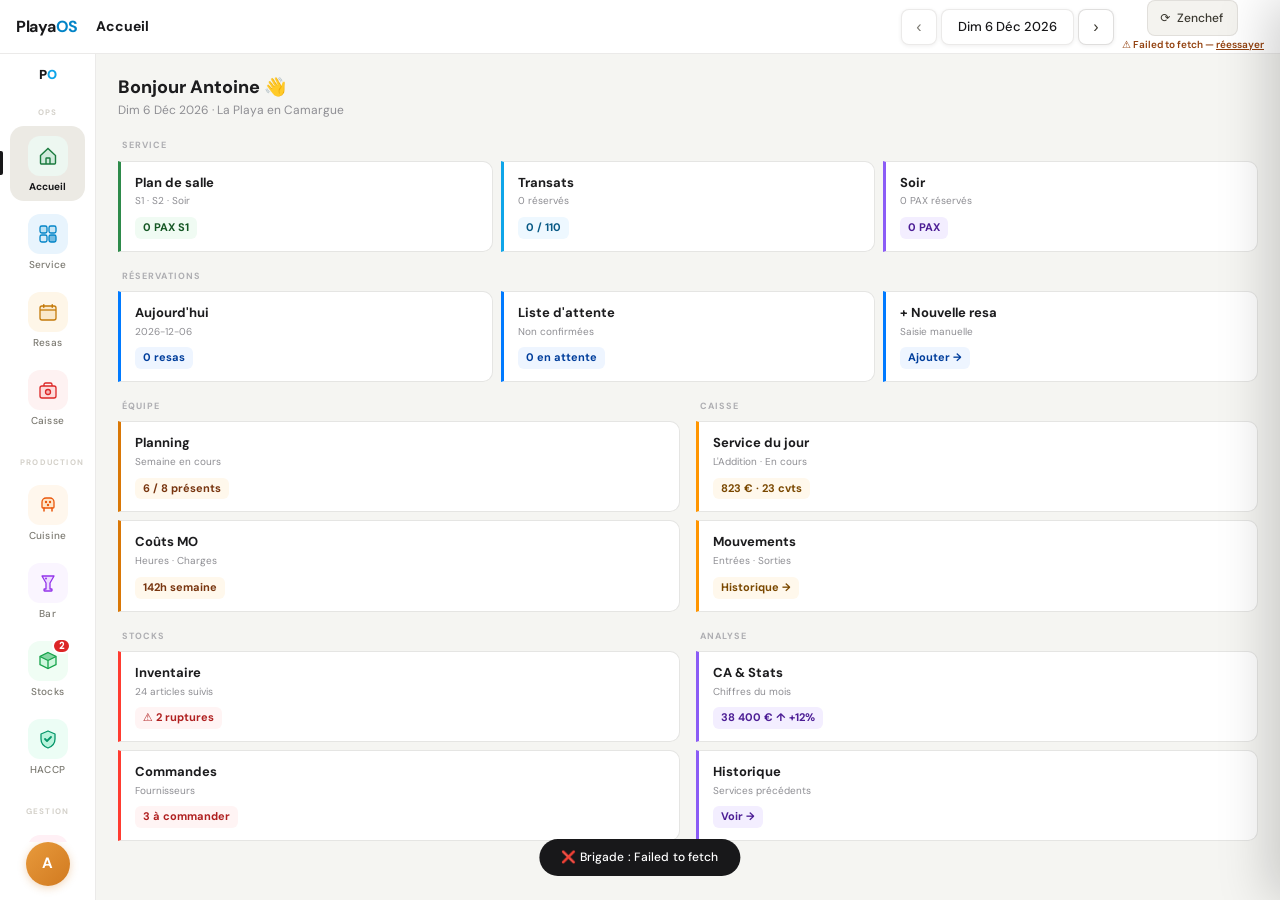
==== commit e7e447a7: "feat(assistant): Comment Intelligence + Command Palette étendue - Scan automatique des commentaires " ====
--- a/docs/index.html
+++ b/docs/index.html
@@ -646,6 +646,9 @@
 .arc-btn{background:var(--card);border:1px solid var(--sep2);color:var(--t1)}
 .arc-btn:hover{border-color:var(--blue);color:var(--blue)}
 .arc-btn-ns{background:var(--rbg)!important;border:1px solid var(--rb)!important;color:var(--rt)!important}
+.arc-results-header{font-size:11px;font-weight:700;color:var(--t2);margin-bottom:8px;text-transform:uppercase;letter-spacing:.06em}
+.arc-action-banner{background:var(--amber-bg,#FEF3C7);border:1.5px solid var(--amber,#F59E0B);border-radius:var(--r);padding:14px 16px;margin-bottom:8px}
+.arc-action-banner .arc-action-title{font-weight:700;font-size:14px;color:var(--t1);margin-bottom:10px}
 .arc-free-title{font-size:11px;font-weight:700;color:var(--t2);margin-bottom:8px}
 .arc-free-grid{display:flex;flex-wrap:wrap;gap:6px}
 .arc-free-tbl{width:60px;height:60px;border-radius:var(--r);border:1.5px solid var(--gb);background:var(--gbg);display:flex;flex-direction:column;align-items:center;justify-content:center;cursor:pointer;transition:all .15s}
@@ -4986,6 +4989,8 @@
   _assistCheckOverflow();
   _assistCheckOccasion();
   _assistCheckHighchair();
+  _assistCheckAllergenes();
+  _assistCheckPMR();
   _assistCheckNoShows();
   _assistCheckVIP();
   _assistCheckDuplicates();
@@ -5035,6 +5040,40 @@
   const cutoff = Date.now() - 2*60*1000;
   assistAlerts = assistAlerts.filter(a => !a.resolved || a.ts > cutoff);
 }
+
+// ─── Patterns commentaires ───────────────────────────
+
+const _ALLERGEN_PATTERNS = [
+  [/allergi|allergique/,                           null],           // contexte général
+  [/arachide|cacahu[eè]te|peanut/,                 'Arachides'],
+  [/noix|noisette|amande|pistache|cajou|p[eé]can/, 'Fruits secs'],
+  [/gluten|bl[eé]|orge|seigle|avoine|[eé]peautre/, 'Gluten'],
+  [/lactose|intolérant.*lait/,                     'Lactose'],
+  [/crustac[eé]|crevette|homard|crabe|langouste/,  'Crustacés'],
+  [/fruits de mer|huître|moule|cal[ae]mar/,        'Fruits de mer'],
+  [/poisson\b/,                                    'Poisson'],
+  [/soja\b|soy\b/,                                 'Soja'],
+  [/[sé]same|tahini/,                              'Sésame'],
+  [/c[eé]leri\b/,                                  'Céleri'],
+  [/moutarde/,                                     'Moutarde'],
+  [/sulfite|soufre/,                               'Sulfites'],
+  [/v[eé]gan|v[eé]g[eé]talien/,                   'Vegan'],
+  [/v[eé]g[eé]tarien/,                             'Végétarien'],
+  [/sans (porc|alcool|sel|sucre|viande)/,          null],           // captures "sans X"
+];
+
+const _PMR_PATTERN   = /fauteuil|handicap|pmr|mobilit[eé] r[eé]duite|canne|canne b/i;
+const _OCCASION_EXT  = [
+  [/anniversaire|birthday/,          '🎂 Anniversaire'],
+  [/mariage|wedding/,                '💍 Mariage'],
+  [/fian[cç]aille/,                  '💍 Fiançailles'],
+  [/evjf|enterrement.*vie.*jeune/,   '🎉 EVJF'],
+  [/evg\b|enterrement.*vie.*gar/,    '🎉 EVG'],
+  [/st.valentin|saint.valentin/,     '❤️ St-Valentin'],
+  [/surprise/,                       '🎊 Surprise'],
+  [/fête|f[eê]te\b/,                 '🥳 Fête'],
+  [/anniversaire.*entreprise|séminaire/, '🏢 Événement pro'],
+];
 
 // ─── Checks automatiques ─────────────────────────────
 
@@ -5074,29 +5113,65 @@
   gr().forEach(r => {
     if(r.ns) return;
     const raw = (r.comment||'').toLowerCase() + ' ' + (r.tags||[]).join(' ').toLowerCase();
-    if(/anniversaire|birthday/.test(raw))
-      _assistEnsure(`occasion:birthday:${r.id}`, {
-        severity: 'info',
-        msg: `🎂 ${r.name} — anniversaire`,
-        resaId: r.id
-      });
-    if(/mariage|wedding|fian[cç]ailles/.test(raw))
-      _assistEnsure(`occasion:wedding:${r.id}`, {
-        severity: 'info',
-        msg: `💍 ${r.name} — occasion spéciale`,
-        resaId: r.id
-      });
+    _OCCASION_EXT.forEach(([re, label]) => {
+      if(re.test(raw))
+        _assistEnsure(`occasion:${label}:${r.id}`, {
+          severity: 'info',
+          msg: `${label} · ${r.name}`,
+          resaId: r.id
+        });
+    });
   });
 }
 
 function _assistCheckHighchair(){
   gr().forEach(r => {
     if(r.ns) return;
-    if(/chaise\s*haute|rehausseur|b[ée]b[ée]|poussette|enfant/.test((r.comment||'').toLowerCase()))
+    if(/chaise\s*haute|rehausseur|si[eè]ge\s*b[eé]b[eé]|b[ée]b[ée]|poussette|nourrisson|enfant\s*en\s*bas/.test((r.comment||'').toLowerCase()))
       _assistEnsure(`highchair:${r.id}`, {
         severity: 'info',
         msg: `🪑 ${r.name} — chaise haute`,
         resaId: r.id
+      });
+  });
+}
+
+function _assistCheckAllergenes(){
+  gr().forEach(r => {
+    if(r.ns) return;
+    const raw = (r.comment||'').toLowerCase();
+    if(!raw) return;
+    _ALLERGEN_PATTERNS.forEach(([re, label]) => {
+      if(!re.test(raw)) return;
+      const name = label || _extractAllergenName(raw);
+      if(!name) return;
+      _assistEnsure(`allergen:${name}:${r.id}`, {
+        severity: 'danger',
+        msg: `🚨 Allergie · ${r.name} — ${name}`,
+        resaId: r.id,
+        actions: []
+      });
+    });
+  });
+}
+
+function _extractAllergenName(raw){
+  const m = raw.match(/allergi[a-zéàèê]*\s+(?:[àa]\s+)?(?:la\s+|au\s+|aux\s+|l[e']?\s+)?([a-zéàèêïîôûù\s]{2,20})/);
+  if(m) return m[1].trim().replace(/\s+et\s+.*/, '');
+  const m2 = raw.match(/sans\s+([a-zéàèêïîôûù]{3,15})/);
+  if(m2) return m2[1];
+  return null;
+}
+
+function _assistCheckPMR(){
+  gr().forEach(r => {
+    if(r.ns) return;
+    if(_PMR_PATTERN.test(r.comment||''))
+      _assistEnsure(`pmr:${r.id}`, {
+        severity: 'warn',
+        msg: `♿ ${r.name} — mobilité réduite · placement adapté`,
+        resaId: r.id,
+        actions: []
       });
   });
 }
@@ -5203,17 +5278,62 @@
   const resas = gr();
   const now = _assistNow();
   let results = [];
-
-  // Mots-clés spéciaux
+  let header = '';
+
+  // ── Actions directes ──────────────────────────────────
+  // "retard 15" / "push 30" → décaler toutes les resas
+  const pushMatch = q.match(/(?:retard|push|d[eé]caler?)\s+(\d+)/);
+  if(pushMatch){
+    const mins = parseInt(pushMatch[1]);
+    return `<div class="arc-action-banner">
+      <div class="arc-action-title">Décaler toutes les resas non placées de +${mins} min ?</div>
+      <div class="arc-acts">
+        <button class="arc-btn arc-btn-primary" onclick="_rushPushAll(${mins});document.getElementById('assist-search').value='';renderAssistDrawer()">✓ Appliquer +${mins}min</button>
+        <button class="arc-btn" onclick="document.getElementById('assist-search').value='';renderAssistDrawer()">Annuler</button>
+      </div>
+    </div>`;
+  }
+
+  // "table 5 libre" / "libérer table 5" → libérer table
+  const freeMatch = q.match(/(?:lib[eé]rer?|free|libère)\s+(?:table\s*)?(\d+)/);
+  if(freeMatch){
+    const tid = parseInt(freeMatch[1]);
+    const r = gr().find(x => x.placed && x.tableId === tid);
+    if(!r) return `<div class="arc-action-banner"><div class="arc-action-title">Table ${tid} déjà libre ✓</div></div>`;
+    return `<div class="arc-action-banner">
+      <div class="arc-action-title">Libérer table ${tid} — ${r.name} ?</div>
+      <div class="arc-acts">
+        <button class="arc-btn arc-btn-ns" onclick="_rushDoNoShow(${r.id});document.getElementById('assist-search').value='';renderAssistDrawer()">Libérer (no-show)</button>
+        <button class="arc-btn" onclick="document.getElementById('assist-search').value='';renderAssistDrawer()">Annuler</button>
+      </div>
+    </div>`;
+  }
+
+  // ── Filtres par catégorie ─────────────────────────────
   if(/retard|late/.test(q)){
     results = resas.filter(r => !r.placed && !r.ns && (now - _assistParseTime(r.time)) >= 10)
-      .sort((a,b) => (_assistParseTime(a.time)) - (_assistParseTime(b.time)));
+      .sort((a,b) => _assistParseTime(a.time) - _assistParseTime(b.time));
+    header = `Retards (${results.length})`;
   } else if(/vip/.test(q)){
     results = resas.filter(r => (r.tags||[]).map(t=>t.toLowerCase()).includes('vip'));
+    header = `VIP (${results.length})`;
   } else if(/libre|free/.test(q)){
     return _renderFreeTablesSearch();
   } else if(/attente|non.plac/.test(q)){
     results = resas.filter(r => !r.placed && !r.ns);
+    header = `Non placées (${results.length})`;
+  } else if(/allergi|allergi[eè]|intol[eé]r/.test(q)){
+    results = resas.filter(r => _ALLERGEN_PATTERNS.some(([re]) => re.test((r.comment||'').toLowerCase())));
+    header = `🚨 Allergies (${results.length})`;
+  } else if(/pmr|fauteuil|handicap|mobilit/.test(q)){
+    results = resas.filter(r => _PMR_PATTERN.test(r.comment||''));
+    header = `♿ PMR (${results.length})`;
+  } else if(/chaise|b[eé]b[eé]|enfant|poussette/.test(q)){
+    results = resas.filter(r => /chaise\s*haute|rehausseur|si[eè]ge\s*b[eé]b[eé]|b[ée]b[ée]|poussette|nourrisson/.test((r.comment||'').toLowerCase()));
+    header = `🪑 Chaises hautes (${results.length})`;
+  } else if(/occasion|anniversaire|mariage|evjf|evg|surprise|f[eê]te/.test(q)){
+    results = resas.filter(r => _OCCASION_EXT.some(([re]) => re.test((r.comment||'').toLowerCase() + ' ' + (r.tags||[]).join(' '))));
+    header = `🎉 Occasions (${results.length})`;
   } else if(/table\s*(\d+)/.test(q)){
     const tid = parseInt(q.match(/table\s*(\d+)/)[1]);
     return _renderTableSearch(tid);
@@ -5225,9 +5345,10 @@
   }
 
   if(!results.length)
-    return `<div class="ad-empty">Aucun résultat pour "${q}"</div>`;
-
-  return results.map(r => _renderResaCard(r, now)).join('');
+    return `<div class="ad-empty">Aucun résultat pour "${q}"<br><small style="color:var(--t3);font-size:11px;margin-top:6px;display:block">Essayez : retard · vip · libre · allergi · pmr · chaise · occasion · table 5 · "retard 20"</small></div>`;
+
+  const headerHtml = header ? `<div class="arc-results-header">${header}</div>` : '';
+  return headerHtml + results.map(r => _renderResaCard(r, now)).join('');
 }
 
 function _renderResaCard(r, now){
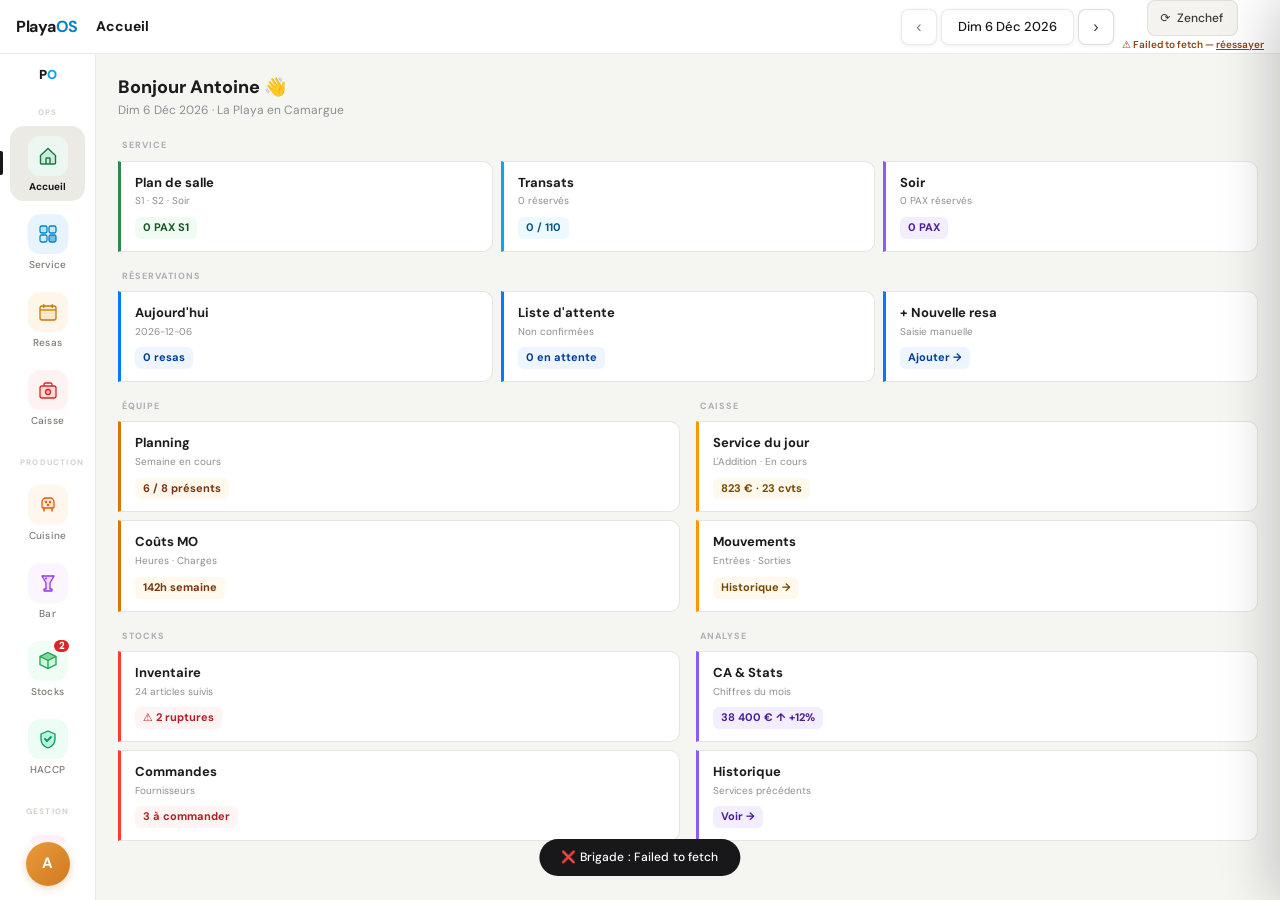
==== commit be772700: "feat(menu): régimes alimentaires + recommandations combinées Régimes détectés dans les commentaires " ====
--- a/docs/index.html
+++ b/docs/index.html
@@ -646,6 +646,32 @@
 .arc-btn{background:var(--card);border:1px solid var(--sep2);color:var(--t1)}
 .arc-btn:hover{border-color:var(--blue);color:var(--blue)}
 .arc-btn-ns{background:var(--rbg)!important;border:1px solid var(--rb)!important;color:var(--rt)!important}
+/* ── Recommandations menu dans les cartes allergie/régime ── */
+.arc-recos{margin-top:10px;padding-top:10px;border-top:1px solid var(--sep2);display:flex;flex-wrap:wrap;gap:5px;align-items:center}
+.arc-reco-tags{width:100%;display:flex;flex-wrap:wrap;gap:4px;margin-bottom:4px}
+.arc-reco-tag{font-size:10px;font-weight:700;padding:2px 7px;border-radius:20px}
+.arc-reco-tag-al{background:var(--rbg);color:var(--rt);border:1px solid var(--rb)}
+.arc-reco-tag-rg{background:var(--gbg);color:var(--green,#15803D);border:1px solid var(--gb)}
+.arc-reco-label{font-size:10px;font-weight:700;color:var(--t3);width:100%;margin-bottom:2px}
+.arc-reco-chip{font-size:10px;font-weight:600;padding:3px 8px;border-radius:20px;white-space:nowrap}
+.arc-reco-ok{background:var(--gbg);color:var(--green,#15803D);border:1px solid var(--gb)}
+.arc-reco-adapt{background:var(--amber-bg,#FEF3C7);color:var(--amber,#B45309);border:1px solid var(--amber-bd,#FDE68A);cursor:help}
+.arc-reco-none{background:var(--rbg);color:var(--rt);border:1px solid var(--rb);font-size:10px;padding:3px 8px;border-radius:20px}
+.arc-reco-more{margin-left:auto;font-size:10px;font-weight:700;color:var(--blue,#2563EB);background:none;border:none;cursor:pointer;padding:0;text-decoration:underline}
+/* ── Panel recommandations ── */
+.mr-constraints{display:flex;flex-wrap:wrap;gap:5px;margin-bottom:12px}
+.mr-tag{font-size:11px;font-weight:700;padding:3px 9px;border-radius:20px}
+.mr-tag-allergen{background:var(--rbg);color:var(--rt);border:1px solid var(--rb)}
+.mr-tag-regime{background:var(--gbg);color:var(--green,#15803D);border:1px solid var(--gb)}
+.mr-list{max-height:60vh;overflow-y:auto;padding-top:4px}
+.mr-section-title{font-size:10px;font-weight:800;text-transform:uppercase;letter-spacing:.08em;color:var(--green,#15803D);margin:12px 0 6px}
+.mr-adapt-title{color:var(--amber,#B45309)}
+.mr-dish{display:flex;align-items:baseline;gap:8px;padding:6px 0;border-bottom:1px solid var(--sep2)}
+.mr-dish:last-child{border-bottom:none}
+.mr-cat{font-size:9px;font-weight:700;color:var(--t3);text-transform:uppercase;letter-spacing:.06em;width:60px;flex-shrink:0}
+.mr-name{font-size:13px;font-weight:600;color:var(--t1);flex:1}
+.mr-remove{font-size:11px;color:var(--amber,#B45309);font-style:italic;text-align:right;max-width:140px}
+.mr-empty{font-size:12px;color:var(--t3);padding:12px 0;text-align:center}
 .arc-results-header{font-size:11px;font-weight:700;color:var(--t2);margin-bottom:8px;text-transform:uppercase;letter-spacing:.06em}
 .arc-action-banner{background:var(--amber-bg,#FEF3C7);border:1.5px solid var(--amber,#F59E0B);border-radius:var(--r);padding:14px 16px;margin-bottom:8px}
 .arc-action-banner .arc-action-title{font-weight:700;font-size:14px;color:var(--t1);margin-bottom:10px}
@@ -4968,6 +4994,478 @@
 }
 
 // ══════════════════════════════════════════
+// MENU — Carte La Playa · allergènes + régimes
+//
+// allergens[]      : allergènes dans le plat de base (non retirables)
+// elements[]       : éléments retirables avec leurs allergènes
+// regimes[]        : régimes compatibles avec le plat tel quel
+// regimes_adapt[]  : régimes compatibles si on retire certains éléments
+//
+// Régimes supportés : 'Végétarien' | 'Végan' | 'Halal' | 'Sans porc' |
+//                     'Sans alcool' | 'Pescatarien' | 'Flexitarien'
+// ══════════════════════════════════════════
+
+const REGIME_TYPES = ['Végétarien','Végan','Halal','Sans porc','Sans alcool','Pescatarien','Flexitarien'];
+
+const MENU_DATA = {
+
+  categories: ['Entrées', 'Plats', 'Desserts'],
+
+  dishes: [
+
+    // ─── ENTRÉES ────────────────────────────────────────
+    {
+      id: 'e1',
+      name: 'Melon & charcuterie',
+      cat: 'Entrées',
+      allergens: ['Moutarde'],
+      elements: [
+        { name: 'moutarde maison', allergens: ['Moutarde'] },
+        { name: 'pain grillé',    allergens: ['Gluten'] }
+      ],
+      regimes: ['Sans alcool'],
+      regimes_adapt: []
+      // Charcuterie = porc → incompatible Halal, Sans porc, Végétarien, Végan
+    },
+    {
+      id: 'e2',
+      name: 'Salade niçoise',
+      cat: 'Entrées',
+      allergens: ['Oeufs'],
+      elements: [
+        { name: 'anchois',  allergens: ['Poisson'] },
+        { name: 'oeuf dur', allergens: ['Oeufs'] }
+      ],
+      regimes: ['Halal', 'Sans porc', 'Sans alcool', 'Flexitarien', 'Pescatarien'],
+      regimes_adapt: [
+        { regime: 'Végétarien', remove: ['anchois'] },
+        { regime: 'Végan',      remove: ['anchois', 'oeuf dur'] }
+      ]
+    },
+    {
+      id: 'e3',
+      name: 'Carpaccio de poulpe',
+      cat: 'Entrées',
+      allergens: ['Mollusques', 'Céleri'],
+      elements: [
+        { name: 'chips de céleri', allergens: ['Céleri'] }
+      ],
+      regimes: ['Halal', 'Sans porc', 'Sans alcool', 'Flexitarien', 'Pescatarien'],
+      regimes_adapt: []
+    },
+    {
+      id: 'e4',
+      name: 'Planche fruits de mer',
+      cat: 'Entrées',
+      allergens: ['Crustacés', 'Mollusques'],
+      elements: [
+        { name: 'pain au seigle', allergens: ['Gluten'] },
+        { name: 'beurre',        allergens: ['Lait'] },
+        { name: 'mayonnaise',    allergens: ['Oeufs', 'Moutarde'] }
+      ],
+      regimes: ['Halal', 'Sans porc', 'Sans alcool', 'Flexitarien', 'Pescatarien'],
+      regimes_adapt: []
+    },
+    {
+      id: 'e5',
+      name: 'Gaspacho maison',
+      cat: 'Entrées',
+      allergens: [],
+      elements: [
+        { name: 'croutons',      allergens: ['Gluten'] },
+        { name: 'crème fraîche', allergens: ['Lait'] }
+      ],
+      regimes: ['Végétarien', 'Halal', 'Sans porc', 'Sans alcool', 'Flexitarien', 'Pescatarien'],
+      regimes_adapt: [
+        { regime: 'Végan', remove: ['croutons', 'crème fraîche'] }
+      ]
+    },
+    {
+      id: 'e6',
+      name: 'Tartare de thon',
+      cat: 'Entrées',
+      allergens: ['Poisson'],
+      elements: [
+        { name: 'chips sésame', allergens: ['Sésame', 'Gluten'] },
+        { name: 'avocat',       allergens: [] }
+      ],
+      regimes: ['Halal', 'Sans porc', 'Sans alcool', 'Flexitarien', 'Pescatarien'],
+      regimes_adapt: []
+    },
+    {
+      id: 'e7',
+      name: 'Burrata & tomates',
+      cat: 'Entrées',
+      allergens: ['Lait'],
+      elements: [
+        { name: 'burrata',     allergens: ['Lait'] },
+        { name: 'pain grillé', allergens: ['Gluten'] }
+      ],
+      regimes: ['Végétarien', 'Halal', 'Sans porc', 'Sans alcool', 'Flexitarien', 'Pescatarien'],
+      regimes_adapt: [
+        { regime: 'Végan', remove: ['burrata'] }
+      ]
+    },
+    {
+      id: 'e8',
+      name: 'Soupe de poisson',
+      cat: 'Entrées',
+      allergens: ['Poisson', 'Mollusques'],
+      elements: [
+        { name: 'rouille',       allergens: ['Oeufs', 'Gluten', 'Moutarde'] },
+        { name: 'croûtons',      allergens: ['Gluten'] },
+        { name: 'gruyère râpé',  allergens: ['Lait'] }
+      ],
+      regimes: ['Halal', 'Sans porc', 'Sans alcool', 'Flexitarien', 'Pescatarien'],
+      regimes_adapt: []
+    },
+
+    // ─── PLATS ──────────────────────────────────────────
+    {
+      id: 'p1',
+      name: 'Poisson grillé du jour',
+      cat: 'Plats',
+      allergens: ['Poisson'],
+      elements: [
+        { name: 'beurre citron',   allergens: ['Lait'] },
+        { name: 'légumes grillés', allergens: [] }
+      ],
+      regimes: ['Halal', 'Sans porc', 'Sans alcool', 'Flexitarien', 'Pescatarien'],
+      regimes_adapt: []
+    },
+    {
+      id: 'p2',
+      name: 'Daurade rôtie provençale',
+      cat: 'Plats',
+      allergens: ['Poisson'],
+      elements: [
+        { name: 'sauce vierge',           allergens: [] },
+        { name: 'pommes de terre rôties', allergens: [] }
+      ],
+      regimes: ['Halal', 'Sans porc', 'Sans alcool', 'Flexitarien', 'Pescatarien'],
+      regimes_adapt: [
+        { regime: 'Végan', remove: [] }  // sauce vierge = huile+herbes+tomate, OK vegan
+      ]
+    },
+    {
+      id: 'p3',
+      name: 'Poulpe à la plancha',
+      cat: 'Plats',
+      allergens: ['Mollusques'],
+      elements: [
+        { name: 'pommes de terre écrasées', allergens: [] },
+        { name: 'huile pimentée',           allergens: [] }
+      ],
+      regimes: ['Halal', 'Sans porc', 'Sans alcool', 'Flexitarien', 'Pescatarien'],
+      regimes_adapt: []
+    },
+    {
+      id: 'p4',
+      name: 'Paëlla marinière',
+      cat: 'Plats',
+      allergens: ['Crustacés', 'Mollusques', 'Gluten'],
+      elements: [],
+      regimes: ['Halal', 'Sans porc', 'Sans alcool', 'Flexitarien', 'Pescatarien'],
+      regimes_adapt: []
+    },
+    {
+      id: 'p5',
+      name: 'Risotto fruits de mer',
+      cat: 'Plats',
+      allergens: ['Crustacés', 'Mollusques'],
+      elements: [
+        { name: 'parmesan', allergens: ['Lait'] },
+        { name: 'beurre',   allergens: ['Lait'] }
+      ],
+      regimes: ['Halal', 'Sans porc', 'Sans alcool', 'Flexitarien', 'Pescatarien'],
+      regimes_adapt: [
+        { regime: 'Végan', remove: ['parmesan', 'beurre'] }
+      ]
+    },
+    {
+      id: 'p6',
+      name: 'Côte de bœuf & frites',
+      cat: 'Plats',
+      allergens: [],
+      elements: [
+        { name: 'sauce béarnaise',          allergens: ['Oeufs', 'Lait'] },
+        { name: 'sauce poivre',             allergens: ['Lait'] },
+        { name: "beurre maître d'hôtel",    allergens: ['Lait'] }
+      ],
+      regimes: ['Sans porc', 'Sans alcool'],
+      regimes_adapt: []
+      // Boeuf = viande → incompatible Végétarien, Végan, Flexitarien
+      // Halal dépend de la provenance — à vérifier avec le chef
+    },
+    {
+      id: 'p7',
+      name: 'Poulet fermier grillé',
+      cat: 'Plats',
+      allergens: [],
+      elements: [
+        { name: 'sauce moutarde-crème', allergens: ['Moutarde', 'Lait'] },
+        { name: 'légumes du soleil',    allergens: [] }
+      ],
+      regimes: ['Sans porc', 'Sans alcool'],
+      regimes_adapt: []
+      // Volaille = viande → incompatible Végétarien, Végan, Flexitarien
+    },
+    {
+      id: 'p8',
+      name: 'Burger La Playa',
+      cat: 'Plats',
+      allergens: ['Gluten', 'Oeufs', 'Lait'],
+      elements: [
+        { name: 'bun brioche',  allergens: ['Gluten', 'Oeufs', 'Lait'] },
+        { name: 'cheddar',      allergens: ['Lait'] },
+        { name: 'sauce burger', allergens: ['Oeufs', 'Moutarde'] }
+      ],
+      regimes: ['Sans porc', 'Sans alcool'],
+      regimes_adapt: []
+    },
+    {
+      id: 'p9',
+      name: 'Linguines fruits de mer',
+      cat: 'Plats',
+      allergens: ['Gluten', 'Crustacés', 'Mollusques'],
+      elements: [
+        { name: 'parmesan', allergens: ['Lait'] }
+      ],
+      regimes: ['Halal', 'Sans porc', 'Sans alcool', 'Flexitarien', 'Pescatarien'],
+      regimes_adapt: [
+        { regime: 'Végan', remove: ['parmesan'] }
+      ]
+    },
+    {
+      id: 'p10',
+      name: 'Salade du pêcheur',
+      cat: 'Plats',
+      allergens: ['Poisson'],
+      elements: [
+        { name: 'anchois marinés', allergens: ['Poisson'] },
+        { name: 'oeuf poché',      allergens: ['Oeufs'] },
+        { name: 'croûtons ail',    allergens: ['Gluten'] }
+      ],
+      regimes: ['Halal', 'Sans porc', 'Sans alcool', 'Flexitarien', 'Pescatarien'],
+      regimes_adapt: [
+        { regime: 'Végétarien', remove: ['anchois marinés'] },
+        { regime: 'Végan',      remove: ['anchois marinés', 'oeuf poché'] }
+      ]
+    },
+    {
+      id: 'p11',
+      name: 'Assiette végétarienne',
+      cat: 'Plats',
+      allergens: [],
+      elements: [
+        { name: 'feta',      allergens: ['Lait'] },
+        { name: 'houmous',   allergens: ['Sésame'] },
+        { name: 'pain pita', allergens: ['Gluten'] }
+      ],
+      regimes: ['Végétarien', 'Halal', 'Sans porc', 'Sans alcool', 'Flexitarien', 'Pescatarien'],
+      regimes_adapt: [
+        { regime: 'Végan', remove: ['feta'] }
+      ]
+    },
+
+    // ─── DESSERTS ───────────────────────────────────────
+    {
+      id: 'd1',
+      name: 'Tarte au citron meringuée',
+      cat: 'Desserts',
+      allergens: ['Gluten', 'Oeufs', 'Lait'],
+      elements: [],
+      regimes: ['Végétarien', 'Halal', 'Sans porc', 'Sans alcool', 'Flexitarien', 'Pescatarien'],
+      regimes_adapt: []
+    },
+    {
+      id: 'd2',
+      name: 'Crème brûlée vanille',
+      cat: 'Desserts',
+      allergens: ['Oeufs', 'Lait'],
+      elements: [],
+      regimes: ['Végétarien', 'Halal', 'Sans porc', 'Sans alcool', 'Flexitarien', 'Pescatarien'],
+      regimes_adapt: []
+    },
+    {
+      id: 'd3',
+      name: 'Moelleux chocolat',
+      cat: 'Desserts',
+      allergens: ['Gluten', 'Oeufs', 'Lait'],
+      elements: [
+        { name: 'noisettes torréfiées', allergens: ['Fruits secs'] },
+        { name: 'glace vanille',        allergens: ['Lait', 'Oeufs'] }
+      ],
+      regimes: ['Végétarien', 'Halal', 'Sans porc', 'Sans alcool', 'Flexitarien', 'Pescatarien'],
+      regimes_adapt: []
+    },
+    {
+      id: 'd4',
+      name: 'Sorbet pastèque',
+      cat: 'Desserts',
+      allergens: [],
+      elements: [],
+      regimes: ['Végétarien', 'Végan', 'Halal', 'Sans porc', 'Sans alcool', 'Flexitarien', 'Pescatarien'],
+      regimes_adapt: []
+    },
+    {
+      id: 'd5',
+      name: 'Sorbet citron basilic',
+      cat: 'Desserts',
+      allergens: [],
+      elements: [],
+      regimes: ['Végétarien', 'Végan', 'Halal', 'Sans porc', 'Sans alcool', 'Flexitarien', 'Pescatarien'],
+      regimes_adapt: []
+    },
+    {
+      id: 'd6',
+      name: 'Fruits frais de saison',
+      cat: 'Desserts',
+      allergens: [],
+      elements: [
+        { name: 'chantilly', allergens: ['Lait'] },
+        { name: 'coulis',    allergens: [] }
+      ],
+      regimes: ['Végétarien', 'Halal', 'Sans porc', 'Sans alcool', 'Flexitarien', 'Pescatarien'],
+      regimes_adapt: [
+        { regime: 'Végan', remove: ['chantilly'] }
+      ]
+    },
+    {
+      id: 'd7',
+      name: 'Pavlova fruits rouges',
+      cat: 'Desserts',
+      allergens: ['Oeufs'],
+      elements: [
+        { name: 'chantilly', allergens: ['Lait'] }
+      ],
+      regimes: ['Végétarien', 'Halal', 'Sans porc', 'Sans alcool', 'Flexitarien', 'Pescatarien'],
+      regimes_adapt: []
+    },
+    {
+      id: 'd8',
+      name: 'Cheese-cake spéculoos',
+      cat: 'Desserts',
+      allergens: ['Gluten', 'Lait', 'Oeufs'],
+      elements: [],
+      regimes: ['Végétarien', 'Halal', 'Sans porc', 'Sans alcool', 'Flexitarien', 'Pescatarien'],
+      regimes_adapt: []
+    }
+  ]
+};
+
+// ─── Matching allergen label → labels dans MENU_DATA ──
+const _ALLERGEN_ALIASES = {
+  'Lactose': 'Lait',
+  'Fruits de mer': null,  // = Crustacés + Mollusques, géré par les deux séparément
+};
+
+function _normalizeAllergenLabel(label){
+  if(label in _ALLERGEN_ALIASES) return _ALLERGEN_ALIASES[label];
+  return label;
+}
+
+// ─── Recommandations allergènes ───────────────────────
+// allergenLabels : string[] — ex: ['Gluten', 'Poisson']
+function getMenuRecos(allergenLabels){
+  const normalized = allergenLabels.map(_normalizeAllergenLabel).filter(l => l !== null);
+  if(!normalized.length) return { safe: MENU_DATA.dishes, adaptable: [] };
+
+  const safe = [], adaptable = [];
+  MENU_DATA.dishes.forEach(dish => {
+    const coreConflicts = dish.allergens.filter(a => normalized.includes(a));
+    const elemConflicts = dish.elements.filter(el =>
+      el.allergens.some(a => normalized.includes(a))
+    );
+    if(coreConflicts.length === 0 && elemConflicts.length === 0){
+      safe.push(dish);
+    } else if(coreConflicts.length === 0 && elemConflicts.length > 0){
+      adaptable.push({ dish, remove: elemConflicts.map(el => el.name) });
+    }
+  });
+  return { safe, adaptable };
+}
+
+// ─── Recommandations régimes ──────────────────────────
+// regimeLabels : string[] — ex: ['Végétarien', 'Sans alcool']
+function getRegimeRecos(regimeLabels){
+  if(!regimeLabels.length) return { safe: MENU_DATA.dishes, adaptable: [] };
+
+  const safe = [], adaptable = [];
+  MENU_DATA.dishes.forEach(dish => {
+    const allOk = regimeLabels.every(reg => dish.regimes.includes(reg));
+    if(allOk){
+      safe.push(dish);
+      return;
+    }
+    // Vérifie si adaptable pour TOUS les régimes demandés
+    const allAdaptable = regimeLabels.every(reg =>
+      dish.regimes.includes(reg) ||
+      dish.regimes_adapt.some(a => a.regime === reg)
+    );
+    if(allAdaptable){
+      const toRemove = [];
+      regimeLabels.forEach(reg => {
+        if(!dish.regimes.includes(reg)){
+          const adapt = dish.regimes_adapt.find(a => a.regime === reg);
+          if(adapt) adapt.remove.forEach(r => { if(!toRemove.includes(r)) toRemove.push(r); });
+        }
+      });
+      if(toRemove.length) adaptable.push({ dish, remove: toRemove });
+      else safe.push(dish); // adaptable sans rien retirer = safe
+    }
+  });
+  return { safe, adaptable };
+}
+
+// ─── Combinaison allergen + régime ────────────────────
+// Intersection des deux contraintes : un plat doit satisfaire les deux
+function getCompatibleDishes(allergenLabels, regimeLabels){
+  const allergenRes = getMenuRecos(allergenLabels);
+  const regimeRes   = getRegimeRecos(regimeLabels);
+
+  if(!allergenLabels.length && !regimeLabels.length)
+    return { safe: MENU_DATA.dishes, adaptable: [] };
+
+  const allergenSafeIds  = new Set(allergenRes.safe.map(d => d.id));
+  const allergenAdaptIds = new Map(allergenRes.adaptable.map(({dish,remove}) => [dish.id, remove]));
+  const regimeSafeIds    = new Set(regimeRes.safe.map(d => d.id));
+  const regimeAdaptIds   = new Map(regimeRes.adaptable.map(({dish,remove}) => [dish.id, remove]));
+
+  const allDishIds = new Set([
+    ...allergenSafeIds, ...allergenAdaptIds.keys(),
+    ...regimeSafeIds,   ...regimeAdaptIds.keys()
+  ]);
+
+  const safe = [], adaptable = [];
+
+  allDishIds.forEach(id => {
+    const dish = MENU_DATA.dishes.find(d => d.id === id);
+    if(!dish) return;
+
+    const okForAllergen = allergenSafeIds.has(id) || allergenAdaptIds.has(id) || !allergenLabels.length;
+    const okForRegime   = regimeSafeIds.has(id)   || regimeAdaptIds.has(id)   || !regimeLabels.length;
+    if(!okForAllergen || !okForRegime) return;
+
+    const isAllergenSafe  = allergenSafeIds.has(id)  || !allergenLabels.length;
+    const isRegimeSafe    = regimeSafeIds.has(id)     || !regimeLabels.length;
+
+    const toRemove = [
+      ...(allergenAdaptIds.get(id) || []),
+      ...(regimeAdaptIds.get(id)   || [])
+    ].filter((v,i,a) => a.indexOf(v) === i);
+
+    if(isAllergenSafe && isRegimeSafe){
+      safe.push(dish);
+    } else {
+      adaptable.push({ dish, remove: toRemove });
+    }
+  });
+
+  return { safe, adaptable };
+}
+
+// ══════════════════════════════════════════
 // ASSISTANT — Centre de commandement live
 // ══════════════════════════════════════════
 
@@ -4990,6 +5488,7 @@
   _assistCheckOccasion();
   _assistCheckHighchair();
   _assistCheckAllergenes();
+  _assistCheckRegimes();
   _assistCheckPMR();
   _assistCheckNoShows();
   _assistCheckVIP();
@@ -5044,7 +5543,7 @@
 // ─── Patterns commentaires ───────────────────────────
 
 const _ALLERGEN_PATTERNS = [
-  [/allergi|allergique/,                           null],           // contexte général
+  [/allergi|allergique/,                           null],
   [/arachide|cacahu[eè]te|peanut/,                 'Arachides'],
   [/noix|noisette|amande|pistache|cajou|p[eé]can/, 'Fruits secs'],
   [/gluten|bl[eé]|orge|seigle|avoine|[eé]peautre/, 'Gluten'],
@@ -5057,9 +5556,20 @@
   [/c[eé]leri\b/,                                  'Céleri'],
   [/moutarde/,                                     'Moutarde'],
   [/sulfite|soufre/,                               'Sulfites'],
-  [/v[eé]gan|v[eé]g[eé]talien/,                   'Vegan'],
-  [/v[eé]g[eé]tarien/,                             'Végétarien'],
-  [/sans (porc|alcool|sel|sucre|viande)/,          null],           // captures "sans X"
+];
+
+// Régimes alimentaires (sévérité info, pas danger)
+const _REGIME_PATTERNS = [
+  [/v[eé]g[eé]tarien(?:ne)?/i,                 'Végétarien'],
+  [/v[eé]g[eé]talien|vegan|végan/i,            'Végan'],
+  [/halal/i,                                    'Halal'],
+  [/casher|kosher/i,                            'Halal'],     // traité comme Halal
+  [/sans[\s\-]?porc|no[\s]?pork/i,             'Sans porc'],
+  [/sans[\s\-]?alcool|no[\s]?alcohol/i,        'Sans alcool'],
+  [/flexitarien/i,                              'Flexitarien'],
+  [/pescatarien|pescetarien/i,                  'Pescatarien'],
+  [/sans\s+(viande|meat)/i,                     'Végétarien'],
+  [/régime\s+(végé|veggie|veg\b)/i,             'Végétarien'],
 ];
 
 const _PMR_PATTERN   = /fauteuil|handicap|pmr|mobilit[eé] r[eé]duite|canne|canne b/i;
@@ -5141,15 +5651,21 @@
     if(r.ns) return;
     const raw = (r.comment||'').toLowerCase();
     if(!raw) return;
+    const detectedLabels = [];
     _ALLERGEN_PATTERNS.forEach(([re, label]) => {
       if(!re.test(raw)) return;
       const name = label || _extractAllergenName(raw);
       if(!name) return;
+      if(!detectedLabels.includes(name)) detectedLabels.push(name);
       _assistEnsure(`allergen:${name}:${r.id}`, {
         severity: 'danger',
         msg: `🚨 Allergie · ${r.name} — ${name}`,
         resaId: r.id,
-        actions: []
+        allergenLabels: detectedLabels,
+        actions: [{
+          label: '🍽 Plats OK',
+          fn: () => _assistShowMenuRecos(r, detectedLabels)
+        }]
       });
     });
   });
@@ -5161,6 +5677,57 @@
   const m2 = raw.match(/sans\s+([a-zéàèêïîôûù]{3,15})/);
   if(m2) return m2[1];
   return null;
+}
+
+// Panneau unifié allergènes + régimes
+function _assistShowDishRecos(resa, allergenLabels, regimeLabels){
+  if(typeof getCompatibleDishes !== 'function'){ toast('Menu non configuré'); return; }
+  allergenLabels = allergenLabels || [];
+  regimeLabels   = regimeLabels   || [];
+  const { safe, adaptable } = getCompatibleDishes(allergenLabels, regimeLabels);
+
+  const constraints = [
+    ...allergenLabels.map(l => `<span class="mr-tag mr-tag-allergen">🚨 ${l}</span>`),
+    ...regimeLabels.map(l  => `<span class="mr-tag mr-tag-regime">🌿 ${l}</span>`)
+  ].join('');
+
+  const renderDishRow = (d) =>
+    `<div class="mr-dish">
+      <span class="mr-cat">${d.cat}</span>
+      <span class="mr-name">${d.name}</span>
+    </div>`;
+
+  const renderAdaptRow = ({dish, remove}) =>
+    `<div class="mr-dish mr-adapt">
+      <span class="mr-cat">${dish.cat}</span>
+      <span class="mr-name">${dish.name}</span>
+      <span class="mr-remove">sans ${remove.join(', ')}</span>
+    </div>`;
+
+  const safeHtml = safe.length
+    ? `<div class="mr-section-title">✓ Plats compatibles (${safe.length})</div>` +
+      safe.map(renderDishRow).join('')
+    : '';
+
+  const adaptHtml = adaptable.length
+    ? `<div class="mr-section-title mr-adapt-title">✦ Si adaptés (${adaptable.length})</div>` +
+      adaptable.map(renderAdaptRow).join('')
+    : '';
+
+  const emptyHtml = !safe.length && !adaptable.length
+    ? `<div class="mr-empty">Aucun plat compatible — à adapter avec le chef.</div>` : '';
+
+  _rushShowPanel(`
+    <div class="ro-panel-title">🍽 Plats recommandés — ${resa.name||''}</div>
+    <div class="mr-constraints">${constraints}</div>
+    <div class="mr-list">${safeHtml}${adaptHtml}${emptyHtml}</div>
+    <div class="ro-panel-note" style="margin-top:8px">Carte éditable dans <code>js/menu.js</code></div>
+    <button class="ro-panel-cancel" onclick="_rushClosePanel()">Fermer</button>`);
+}
+
+// Alias legacy pour alertes allergie existantes
+function _assistShowMenuRecos(resa, allergenLabels){
+  _assistShowDishRecos(resa, allergenLabels, []);
 }
 
 function _assistCheckPMR(){
@@ -5174,6 +5741,45 @@
         actions: []
       });
   });
+}
+
+function _assistCheckRegimes(){
+  gr().forEach(r => {
+    if(r.ns) return;
+    const raw = (r.comment||'').toLowerCase() + ' ' + (r.tags||[]).join(' ').toLowerCase();
+    const detected = [];
+    _REGIME_PATTERNS.forEach(([re, label]) => {
+      if(!re.test(raw)) return;
+      if(!detected.includes(label)) detected.push(label);
+    });
+    if(!detected.length) return;
+    // Une alerte par régime + bouton recos combinées
+    detected.forEach(label => {
+      _assistEnsure(`regime:${label}:${r.id}`, {
+        severity: 'info',
+        msg: `🌿 ${r.name} — ${label}`,
+        resaId: r.id,
+        actions: [{
+          label: '🍽 Plats OK',
+          fn: () => {
+            const allergenLabels = _getResaAllergenLabels(r);
+            _assistShowDishRecos(r, allergenLabels, detected);
+          }
+        }]
+      });
+    });
+  });
+}
+
+function _getResaAllergenLabels(r){
+  const raw = (r.comment||'').toLowerCase();
+  const labels = [];
+  _ALLERGEN_PATTERNS.forEach(([re, label]) => {
+    if(!re.test(raw)) return;
+    const name = label || _extractAllergenName(raw);
+    if(name && !labels.includes(name)) labels.push(name);
+  });
+  return labels;
 }
 
 function _assistCheckNoShows(){
@@ -5324,7 +5930,31 @@
     header = `Non placées (${results.length})`;
   } else if(/allergi|allergi[eè]|intol[eé]r/.test(q)){
     results = resas.filter(r => _ALLERGEN_PATTERNS.some(([re]) => re.test((r.comment||'').toLowerCase())));
-    header = `🚨 Allergies (${results.length})`;
+    header = `🚨 Allergies — ${results.length} resa${results.length>1?'s':''}`;
+    if(!results.length)
+      return `<div class="ad-empty">Aucune allergie détectée dans les commentaires</div>`;
+    return `<div class="arc-results-header">${header}</div>` +
+      results.map(r => _renderResaCardWithRecos(r, now)).join('');
+  } else if(/v[eé]g[eé]|vegan|halal|casher|sans[\s-]?porc|sans[\s-]?alcool|pescatari|flexitari|r[eé]gime/.test(q)){
+    // Régimes alimentaires
+    const matchedRegimes = [];
+    _REGIME_PATTERNS.forEach(([re, label]) => {
+      if(re.test(q) && !matchedRegimes.includes(label)) matchedRegimes.push(label);
+    });
+    const regimesToTest = matchedRegimes.length ? matchedRegimes : REGIME_TYPES;
+    results = resas.filter(r => {
+      const raw = (r.comment||'').toLowerCase() + ' ' + (r.tags||[]).join(' ');
+      return _REGIME_PATTERNS.some(([re]) => re.test(raw));
+    });
+    if(matchedRegimes.length) results = results.filter(r => {
+      const raw = (r.comment||'').toLowerCase() + ' ' + (r.tags||[]).join(' ');
+      return matchedRegimes.some(label => _REGIME_PATTERNS.some(([re, l]) => l === label && re.test(raw)));
+    });
+    header = `🌿 Régimes (${results.length})`;
+    if(!results.length)
+      return `<div class="ad-empty">Aucun régime alimentaire détecté dans les commentaires</div>`;
+    return `<div class="arc-results-header">${header}</div>` +
+      results.map(r => _renderResaCardWithRecos(r, now)).join('');
   } else if(/pmr|fauteuil|handicap|mobilit/.test(q)){
     results = resas.filter(r => _PMR_PATTERN.test(r.comment||''));
     header = `♿ PMR (${results.length})`;
@@ -5378,6 +6008,43 @@
     ${tags ? `<div class="arc-tags">${tags}</div>` : ''}
     ${acts}
   </div>`;
+}
+
+function _renderResaCardWithRecos(r, now){
+  const base = _renderResaCard(r, now);
+  if(typeof getCompatibleDishes !== 'function') return base;
+
+  const raw = (r.comment||'').toLowerCase() + ' ' + (r.tags||[]).join(' ').toLowerCase();
+
+  const allergenLabels = _getResaAllergenLabels(r);
+  const regimeLabels = [];
+  _REGIME_PATTERNS.forEach(([re, label]) => {
+    if(re.test(raw) && !regimeLabels.includes(label)) regimeLabels.push(label);
+  });
+
+  if(!allergenLabels.length && !regimeLabels.length) return base;
+
+  const { safe, adaptable } = getCompatibleDishes(allergenLabels, regimeLabels);
+  const topSafe  = safe.slice(0, 3);
+  const topAdapt = adaptable.slice(0, 2);
+
+  const tags = [
+    ...allergenLabels.map(l => `<span class="arc-reco-tag arc-reco-tag-al">🚨 ${l}</span>`),
+    ...regimeLabels.map(l  => `<span class="arc-reco-tag arc-reco-tag-rg">🌿 ${l}</span>`)
+  ].join('');
+
+  const resaRef = `gr().find(x=>x.id===${r.id})||{}`;
+  const recoHtml = `
+    <div class="arc-recos">
+      <div class="arc-reco-tags">${tags}</div>
+      <div class="arc-reco-label">🍽 Plats compatibles :</div>
+      ${topSafe.map(d => `<span class="arc-reco-chip arc-reco-ok">${d.name}</span>`).join('')}
+      ${topAdapt.map(({dish,remove}) => `<span class="arc-reco-chip arc-reco-adapt" title="sans ${remove.join(', ')}">${dish.name} ✦</span>`).join('')}
+      ${!topSafe.length && !topAdapt.length ? `<span class="arc-reco-chip arc-reco-none">Aucun plat compatible</span>` : ''}
+      <button class="arc-reco-more" onclick="_assistShowDishRecos(${resaRef},${JSON.stringify(allergenLabels)},${JSON.stringify(regimeLabels)})">Voir tous →</button>
+    </div>`;
+
+  return base.replace('</div>', recoHtml + '</div>');
 }
 
 function _renderFreeTablesSearch(){
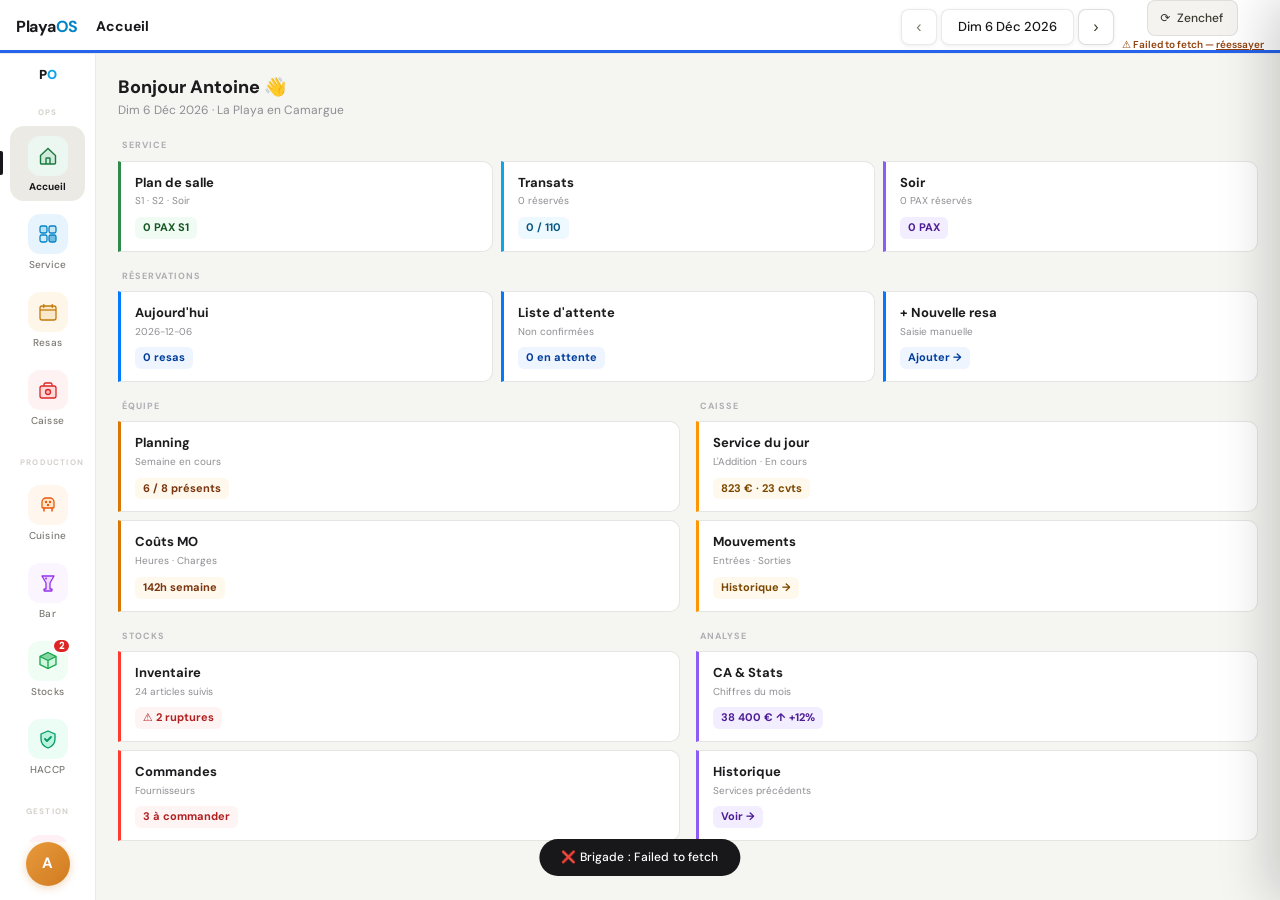
==== commit ba352130: "build: auto-deploy [skip ci]" ====
--- a/docs/index.html
+++ b/docs/index.html
@@ -4994,478 +4994,6 @@
 }
 
 // ══════════════════════════════════════════
-// MENU — Carte La Playa · allergènes + régimes
-//
-// allergens[]      : allergènes dans le plat de base (non retirables)
-// elements[]       : éléments retirables avec leurs allergènes
-// regimes[]        : régimes compatibles avec le plat tel quel
-// regimes_adapt[]  : régimes compatibles si on retire certains éléments
-//
-// Régimes supportés : 'Végétarien' | 'Végan' | 'Halal' | 'Sans porc' |
-//                     'Sans alcool' | 'Pescatarien' | 'Flexitarien'
-// ══════════════════════════════════════════
-
-const REGIME_TYPES = ['Végétarien','Végan','Halal','Sans porc','Sans alcool','Pescatarien','Flexitarien'];
-
-const MENU_DATA = {
-
-  categories: ['Entrées', 'Plats', 'Desserts'],
-
-  dishes: [
-
-    // ─── ENTRÉES ────────────────────────────────────────
-    {
-      id: 'e1',
-      name: 'Melon & charcuterie',
-      cat: 'Entrées',
-      allergens: ['Moutarde'],
-      elements: [
-        { name: 'moutarde maison', allergens: ['Moutarde'] },
-        { name: 'pain grillé',    allergens: ['Gluten'] }
-      ],
-      regimes: ['Sans alcool'],
-      regimes_adapt: []
-      // Charcuterie = porc → incompatible Halal, Sans porc, Végétarien, Végan
-    },
-    {
-      id: 'e2',
-      name: 'Salade niçoise',
-      cat: 'Entrées',
-      allergens: ['Oeufs'],
-      elements: [
-        { name: 'anchois',  allergens: ['Poisson'] },
-        { name: 'oeuf dur', allergens: ['Oeufs'] }
-      ],
-      regimes: ['Halal', 'Sans porc', 'Sans alcool', 'Flexitarien', 'Pescatarien'],
-      regimes_adapt: [
-        { regime: 'Végétarien', remove: ['anchois'] },
-        { regime: 'Végan',      remove: ['anchois', 'oeuf dur'] }
-      ]
-    },
-    {
-      id: 'e3',
-      name: 'Carpaccio de poulpe',
-      cat: 'Entrées',
-      allergens: ['Mollusques', 'Céleri'],
-      elements: [
-        { name: 'chips de céleri', allergens: ['Céleri'] }
-      ],
-      regimes: ['Halal', 'Sans porc', 'Sans alcool', 'Flexitarien', 'Pescatarien'],
-      regimes_adapt: []
-    },
-    {
-      id: 'e4',
-      name: 'Planche fruits de mer',
-      cat: 'Entrées',
-      allergens: ['Crustacés', 'Mollusques'],
-      elements: [
-        { name: 'pain au seigle', allergens: ['Gluten'] },
-        { name: 'beurre',        allergens: ['Lait'] },
-        { name: 'mayonnaise',    allergens: ['Oeufs', 'Moutarde'] }
-      ],
-      regimes: ['Halal', 'Sans porc', 'Sans alcool', 'Flexitarien', 'Pescatarien'],
-      regimes_adapt: []
-    },
-    {
-      id: 'e5',
-      name: 'Gaspacho maison',
-      cat: 'Entrées',
-      allergens: [],
-      elements: [
-        { name: 'croutons',      allergens: ['Gluten'] },
-        { name: 'crème fraîche', allergens: ['Lait'] }
-      ],
-      regimes: ['Végétarien', 'Halal', 'Sans porc', 'Sans alcool', 'Flexitarien', 'Pescatarien'],
-      regimes_adapt: [
-        { regime: 'Végan', remove: ['croutons', 'crème fraîche'] }
-      ]
-    },
-    {
-      id: 'e6',
-      name: 'Tartare de thon',
-      cat: 'Entrées',
-      allergens: ['Poisson'],
-      elements: [
-        { name: 'chips sésame', allergens: ['Sésame', 'Gluten'] },
-        { name: 'avocat',       allergens: [] }
-      ],
-      regimes: ['Halal', 'Sans porc', 'Sans alcool', 'Flexitarien', 'Pescatarien'],
-      regimes_adapt: []
-    },
-    {
-      id: 'e7',
-      name: 'Burrata & tomates',
-      cat: 'Entrées',
-      allergens: ['Lait'],
-      elements: [
-        { name: 'burrata',     allergens: ['Lait'] },
-        { name: 'pain grillé', allergens: ['Gluten'] }
-      ],
-      regimes: ['Végétarien', 'Halal', 'Sans porc', 'Sans alcool', 'Flexitarien', 'Pescatarien'],
-      regimes_adapt: [
-        { regime: 'Végan', remove: ['burrata'] }
-      ]
-    },
-    {
-      id: 'e8',
-      name: 'Soupe de poisson',
-      cat: 'Entrées',
-      allergens: ['Poisson', 'Mollusques'],
-      elements: [
-        { name: 'rouille',       allergens: ['Oeufs', 'Gluten', 'Moutarde'] },
-        { name: 'croûtons',      allergens: ['Gluten'] },
-        { name: 'gruyère râpé',  allergens: ['Lait'] }
-      ],
-      regimes: ['Halal', 'Sans porc', 'Sans alcool', 'Flexitarien', 'Pescatarien'],
-      regimes_adapt: []
-    },
-
-    // ─── PLATS ──────────────────────────────────────────
-    {
-      id: 'p1',
-      name: 'Poisson grillé du jour',
-      cat: 'Plats',
-      allergens: ['Poisson'],
-      elements: [
-        { name: 'beurre citron',   allergens: ['Lait'] },
-        { name: 'légumes grillés', allergens: [] }
-      ],
-      regimes: ['Halal', 'Sans porc', 'Sans alcool', 'Flexitarien', 'Pescatarien'],
-      regimes_adapt: []
-    },
-    {
-      id: 'p2',
-      name: 'Daurade rôtie provençale',
-      cat: 'Plats',
-      allergens: ['Poisson'],
-      elements: [
-        { name: 'sauce vierge',           allergens: [] },
-        { name: 'pommes de terre rôties', allergens: [] }
-      ],
-      regimes: ['Halal', 'Sans porc', 'Sans alcool', 'Flexitarien', 'Pescatarien'],
-      regimes_adapt: [
-        { regime: 'Végan', remove: [] }  // sauce vierge = huile+herbes+tomate, OK vegan
-      ]
-    },
-    {
-      id: 'p3',
-      name: 'Poulpe à la plancha',
-      cat: 'Plats',
-      allergens: ['Mollusques'],
-      elements: [
-        { name: 'pommes de terre écrasées', allergens: [] },
-        { name: 'huile pimentée',           allergens: [] }
-      ],
-      regimes: ['Halal', 'Sans porc', 'Sans alcool', 'Flexitarien', 'Pescatarien'],
-      regimes_adapt: []
-    },
-    {
-      id: 'p4',
-      name: 'Paëlla marinière',
-      cat: 'Plats',
-      allergens: ['Crustacés', 'Mollusques', 'Gluten'],
-      elements: [],
-      regimes: ['Halal', 'Sans porc', 'Sans alcool', 'Flexitarien', 'Pescatarien'],
-      regimes_adapt: []
-    },
-    {
-      id: 'p5',
-      name: 'Risotto fruits de mer',
-      cat: 'Plats',
-      allergens: ['Crustacés', 'Mollusques'],
-      elements: [
-        { name: 'parmesan', allergens: ['Lait'] },
-        { name: 'beurre',   allergens: ['Lait'] }
-      ],
-      regimes: ['Halal', 'Sans porc', 'Sans alcool', 'Flexitarien', 'Pescatarien'],
-      regimes_adapt: [
-        { regime: 'Végan', remove: ['parmesan', 'beurre'] }
-      ]
-    },
-    {
-      id: 'p6',
-      name: 'Côte de bœuf & frites',
-      cat: 'Plats',
-      allergens: [],
-      elements: [
-        { name: 'sauce béarnaise',          allergens: ['Oeufs', 'Lait'] },
-        { name: 'sauce poivre',             allergens: ['Lait'] },
-        { name: "beurre maître d'hôtel",    allergens: ['Lait'] }
-      ],
-      regimes: ['Sans porc', 'Sans alcool'],
-      regimes_adapt: []
-      // Boeuf = viande → incompatible Végétarien, Végan, Flexitarien
-      // Halal dépend de la provenance — à vérifier avec le chef
-    },
-    {
-      id: 'p7',
-      name: 'Poulet fermier grillé',
-      cat: 'Plats',
-      allergens: [],
-      elements: [
-        { name: 'sauce moutarde-crème', allergens: ['Moutarde', 'Lait'] },
-        { name: 'légumes du soleil',    allergens: [] }
-      ],
-      regimes: ['Sans porc', 'Sans alcool'],
-      regimes_adapt: []
-      // Volaille = viande → incompatible Végétarien, Végan, Flexitarien
-    },
-    {
-      id: 'p8',
-      name: 'Burger La Playa',
-      cat: 'Plats',
-      allergens: ['Gluten', 'Oeufs', 'Lait'],
-      elements: [
-        { name: 'bun brioche',  allergens: ['Gluten', 'Oeufs', 'Lait'] },
-        { name: 'cheddar',      allergens: ['Lait'] },
-        { name: 'sauce burger', allergens: ['Oeufs', 'Moutarde'] }
-      ],
-      regimes: ['Sans porc', 'Sans alcool'],
-      regimes_adapt: []
-    },
-    {
-      id: 'p9',
-      name: 'Linguines fruits de mer',
-      cat: 'Plats',
-      allergens: ['Gluten', 'Crustacés', 'Mollusques'],
-      elements: [
-        { name: 'parmesan', allergens: ['Lait'] }
-      ],
-      regimes: ['Halal', 'Sans porc', 'Sans alcool', 'Flexitarien', 'Pescatarien'],
-      regimes_adapt: [
-        { regime: 'Végan', remove: ['parmesan'] }
-      ]
-    },
-    {
-      id: 'p10',
-      name: 'Salade du pêcheur',
-      cat: 'Plats',
-      allergens: ['Poisson'],
-      elements: [
-        { name: 'anchois marinés', allergens: ['Poisson'] },
-        { name: 'oeuf poché',      allergens: ['Oeufs'] },
-        { name: 'croûtons ail',    allergens: ['Gluten'] }
-      ],
-      regimes: ['Halal', 'Sans porc', 'Sans alcool', 'Flexitarien', 'Pescatarien'],
-      regimes_adapt: [
-        { regime: 'Végétarien', remove: ['anchois marinés'] },
-        { regime: 'Végan',      remove: ['anchois marinés', 'oeuf poché'] }
-      ]
-    },
-    {
-      id: 'p11',
-      name: 'Assiette végétarienne',
-      cat: 'Plats',
-      allergens: [],
-      elements: [
-        { name: 'feta',      allergens: ['Lait'] },
-        { name: 'houmous',   allergens: ['Sésame'] },
-        { name: 'pain pita', allergens: ['Gluten'] }
-      ],
-      regimes: ['Végétarien', 'Halal', 'Sans porc', 'Sans alcool', 'Flexitarien', 'Pescatarien'],
-      regimes_adapt: [
-        { regime: 'Végan', remove: ['feta'] }
-      ]
-    },
-
-    // ─── DESSERTS ───────────────────────────────────────
-    {
-      id: 'd1',
-      name: 'Tarte au citron meringuée',
-      cat: 'Desserts',
-      allergens: ['Gluten', 'Oeufs', 'Lait'],
-      elements: [],
-      regimes: ['Végétarien', 'Halal', 'Sans porc', 'Sans alcool', 'Flexitarien', 'Pescatarien'],
-      regimes_adapt: []
-    },
-    {
-      id: 'd2',
-      name: 'Crème brûlée vanille',
-      cat: 'Desserts',
-      allergens: ['Oeufs', 'Lait'],
-      elements: [],
-      regimes: ['Végétarien', 'Halal', 'Sans porc', 'Sans alcool', 'Flexitarien', 'Pescatarien'],
-      regimes_adapt: []
-    },
-    {
-      id: 'd3',
-      name: 'Moelleux chocolat',
-      cat: 'Desserts',
-      allergens: ['Gluten', 'Oeufs', 'Lait'],
-      elements: [
-        { name: 'noisettes torréfiées', allergens: ['Fruits secs'] },
-        { name: 'glace vanille',        allergens: ['Lait', 'Oeufs'] }
-      ],
-      regimes: ['Végétarien', 'Halal', 'Sans porc', 'Sans alcool', 'Flexitarien', 'Pescatarien'],
-      regimes_adapt: []
-    },
-    {
-      id: 'd4',
-      name: 'Sorbet pastèque',
-      cat: 'Desserts',
-      allergens: [],
-      elements: [],
-      regimes: ['Végétarien', 'Végan', 'Halal', 'Sans porc', 'Sans alcool', 'Flexitarien', 'Pescatarien'],
-      regimes_adapt: []
-    },
-    {
-      id: 'd5',
-      name: 'Sorbet citron basilic',
-      cat: 'Desserts',
-      allergens: [],
-      elements: [],
-      regimes: ['Végétarien', 'Végan', 'Halal', 'Sans porc', 'Sans alcool', 'Flexitarien', 'Pescatarien'],
-      regimes_adapt: []
-    },
-    {
-      id: 'd6',
-      name: 'Fruits frais de saison',
-      cat: 'Desserts',
-      allergens: [],
-      elements: [
-        { name: 'chantilly', allergens: ['Lait'] },
-        { name: 'coulis',    allergens: [] }
-      ],
-      regimes: ['Végétarien', 'Halal', 'Sans porc', 'Sans alcool', 'Flexitarien', 'Pescatarien'],
-      regimes_adapt: [
-        { regime: 'Végan', remove: ['chantilly'] }
-      ]
-    },
-    {
-      id: 'd7',
-      name: 'Pavlova fruits rouges',
-      cat: 'Desserts',
-      allergens: ['Oeufs'],
-      elements: [
-        { name: 'chantilly', allergens: ['Lait'] }
-      ],
-      regimes: ['Végétarien', 'Halal', 'Sans porc', 'Sans alcool', 'Flexitarien', 'Pescatarien'],
-      regimes_adapt: []
-    },
-    {
-      id: 'd8',
-      name: 'Cheese-cake spéculoos',
-      cat: 'Desserts',
-      allergens: ['Gluten', 'Lait', 'Oeufs'],
-      elements: [],
-      regimes: ['Végétarien', 'Halal', 'Sans porc', 'Sans alcool', 'Flexitarien', 'Pescatarien'],
-      regimes_adapt: []
-    }
-  ]
-};
-
-// ─── Matching allergen label → labels dans MENU_DATA ──
-const _ALLERGEN_ALIASES = {
-  'Lactose': 'Lait',
-  'Fruits de mer': null,  // = Crustacés + Mollusques, géré par les deux séparément
-};
-
-function _normalizeAllergenLabel(label){
-  if(label in _ALLERGEN_ALIASES) return _ALLERGEN_ALIASES[label];
-  return label;
-}
-
-// ─── Recommandations allergènes ───────────────────────
-// allergenLabels : string[] — ex: ['Gluten', 'Poisson']
-function getMenuRecos(allergenLabels){
-  const normalized = allergenLabels.map(_normalizeAllergenLabel).filter(l => l !== null);
-  if(!normalized.length) return { safe: MENU_DATA.dishes, adaptable: [] };
-
-  const safe = [], adaptable = [];
-  MENU_DATA.dishes.forEach(dish => {
-    const coreConflicts = dish.allergens.filter(a => normalized.includes(a));
-    const elemConflicts = dish.elements.filter(el =>
-      el.allergens.some(a => normalized.includes(a))
-    );
-    if(coreConflicts.length === 0 && elemConflicts.length === 0){
-      safe.push(dish);
-    } else if(coreConflicts.length === 0 && elemConflicts.length > 0){
-      adaptable.push({ dish, remove: elemConflicts.map(el => el.name) });
-    }
-  });
-  return { safe, adaptable };
-}
-
-// ─── Recommandations régimes ──────────────────────────
-// regimeLabels : string[] — ex: ['Végétarien', 'Sans alcool']
-function getRegimeRecos(regimeLabels){
-  if(!regimeLabels.length) return { safe: MENU_DATA.dishes, adaptable: [] };
-
-  const safe = [], adaptable = [];
-  MENU_DATA.dishes.forEach(dish => {
-    const allOk = regimeLabels.every(reg => dish.regimes.includes(reg));
-    if(allOk){
-      safe.push(dish);
-      return;
-    }
-    // Vérifie si adaptable pour TOUS les régimes demandés
-    const allAdaptable = regimeLabels.every(reg =>
-      dish.regimes.includes(reg) ||
-      dish.regimes_adapt.some(a => a.regime === reg)
-    );
-    if(allAdaptable){
-      const toRemove = [];
-      regimeLabels.forEach(reg => {
-        if(!dish.regimes.includes(reg)){
-          const adapt = dish.regimes_adapt.find(a => a.regime === reg);
-          if(adapt) adapt.remove.forEach(r => { if(!toRemove.includes(r)) toRemove.push(r); });
-        }
-      });
-      if(toRemove.length) adaptable.push({ dish, remove: toRemove });
-      else safe.push(dish); // adaptable sans rien retirer = safe
-    }
-  });
-  return { safe, adaptable };
-}
-
-// ─── Combinaison allergen + régime ────────────────────
-// Intersection des deux contraintes : un plat doit satisfaire les deux
-function getCompatibleDishes(allergenLabels, regimeLabels){
-  const allergenRes = getMenuRecos(allergenLabels);
-  const regimeRes   = getRegimeRecos(regimeLabels);
-
-  if(!allergenLabels.length && !regimeLabels.length)
-    return { safe: MENU_DATA.dishes, adaptable: [] };
-
-  const allergenSafeIds  = new Set(allergenRes.safe.map(d => d.id));
-  const allergenAdaptIds = new Map(allergenRes.adaptable.map(({dish,remove}) => [dish.id, remove]));
-  const regimeSafeIds    = new Set(regimeRes.safe.map(d => d.id));
-  const regimeAdaptIds   = new Map(regimeRes.adaptable.map(({dish,remove}) => [dish.id, remove]));
-
-  const allDishIds = new Set([
-    ...allergenSafeIds, ...allergenAdaptIds.keys(),
-    ...regimeSafeIds,   ...regimeAdaptIds.keys()
-  ]);
-
-  const safe = [], adaptable = [];
-
-  allDishIds.forEach(id => {
-    const dish = MENU_DATA.dishes.find(d => d.id === id);
-    if(!dish) return;
-
-    const okForAllergen = allergenSafeIds.has(id) || allergenAdaptIds.has(id) || !allergenLabels.length;
-    const okForRegime   = regimeSafeIds.has(id)   || regimeAdaptIds.has(id)   || !regimeLabels.length;
-    if(!okForAllergen || !okForRegime) return;
-
-    const isAllergenSafe  = allergenSafeIds.has(id)  || !allergenLabels.length;
-    const isRegimeSafe    = regimeSafeIds.has(id)     || !regimeLabels.length;
-
-    const toRemove = [
-      ...(allergenAdaptIds.get(id) || []),
-      ...(regimeAdaptIds.get(id)   || [])
-    ].filter((v,i,a) => a.indexOf(v) === i);
-
-    if(isAllergenSafe && isRegimeSafe){
-      safe.push(dish);
-    } else {
-      adaptable.push({ dish, remove: toRemove });
-    }
-  });
-
-  return { safe, adaptable };
-}
-
-// ══════════════════════════════════════════
 // ASSISTANT — Centre de commandement live
 // ══════════════════════════════════════════
 
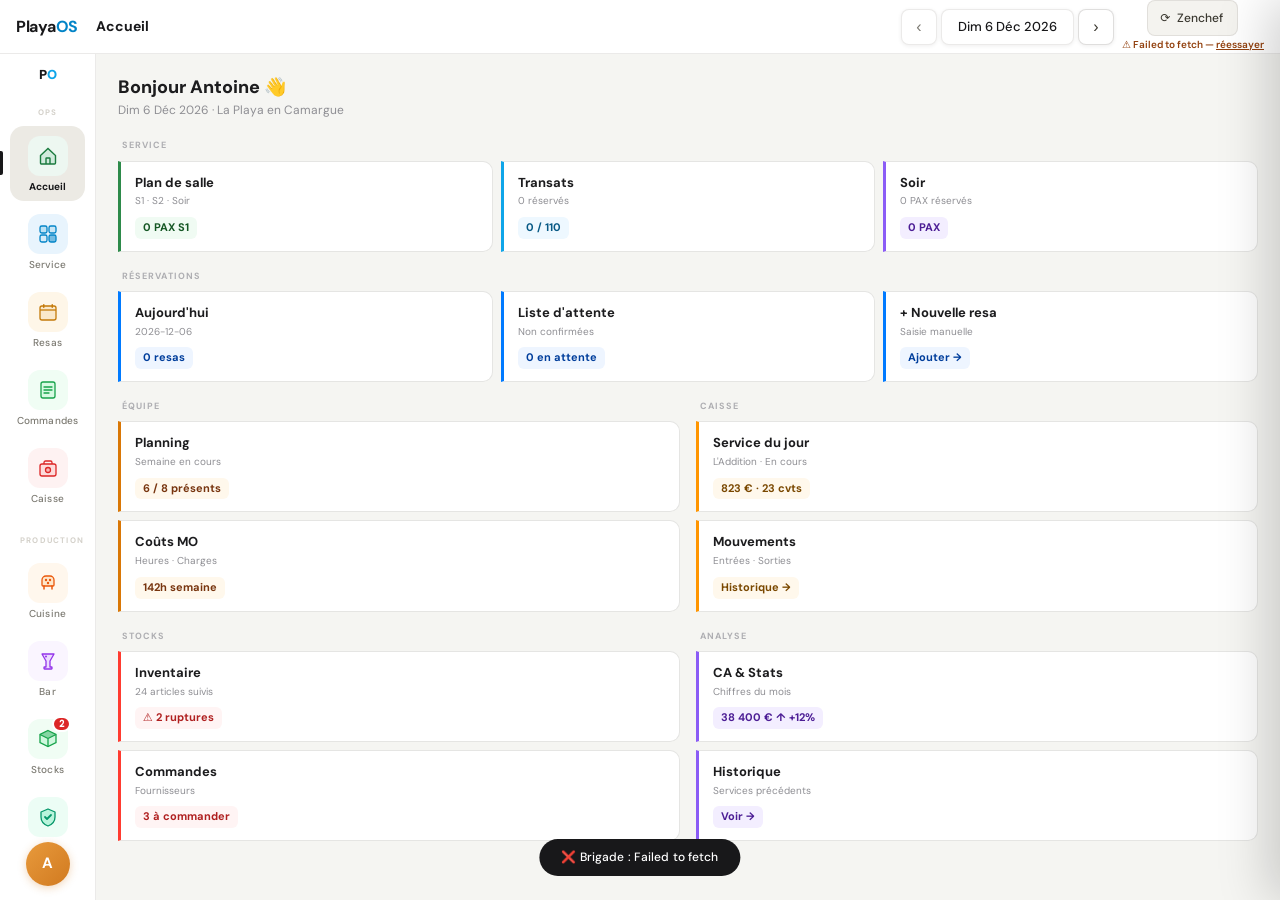
==== commit ad03948d: "feat(commandes): module prise de commande table-side - Grille des tables avec statut en cours / tota" ====
--- a/docs/index.html
+++ b/docs/index.html
@@ -1007,6 +1007,13 @@
       <span class="osni-name">Resas</span>
     </button>
 
+    <button class="osni" id="osni-commandes" onclick="goModule('commandes')">
+      <div class="osni-icon" style="background:#F0FDF4">
+        <svg width="22" height="22" viewBox="0 0 22 22" fill="none"><rect x="4" y="3" width="14" height="16" rx="2" fill="#BBF7D0" fill-opacity=".5" stroke="#16A34A" stroke-width="1.3"/><path d="M7 8h8M7 11h8M7 14h5" stroke="#16A34A" stroke-width="1.3" stroke-linecap="round"/></svg>
+      </div>
+      <span class="osni-name">Commandes</span>
+    </button>
+
     <button class="osni" id="osni-caisse" onclick="goModule('caisse')">
       <div class="osni-icon" style="background:#FEF2F2">
         <svg width="22" height="22" viewBox="0 0 22 22" fill="none"><rect x="3" y="7" width="16" height="12" rx="2" fill="#FCA5A5" fill-opacity=".3" stroke="#DC2626" stroke-width="1.3"/><path d="M7 7V5.5C7 4.67 7.67 4 8.5 4H13.5C14.33 4 15 4.67 15 5.5V7" stroke="#DC2626" stroke-width="1.3" fill="none"/><circle cx="11" cy="13" r="2.5" stroke="#DC2626" stroke-width="1.3" fill="#DC2626" fill-opacity=".2"/></svg>
@@ -4994,6 +5001,478 @@
 }
 
 // ══════════════════════════════════════════
+// MENU — Carte La Playa · allergènes + régimes
+//
+// allergens[]      : allergènes dans le plat de base (non retirables)
+// elements[]       : éléments retirables avec leurs allergènes
+// regimes[]        : régimes compatibles avec le plat tel quel
+// regimes_adapt[]  : régimes compatibles si on retire certains éléments
+//
+// Régimes supportés : 'Végétarien' | 'Végan' | 'Halal' | 'Sans porc' |
+//                     'Sans alcool' | 'Pescatarien' | 'Flexitarien'
+// ══════════════════════════════════════════
+
+const REGIME_TYPES = ['Végétarien','Végan','Halal','Sans porc','Sans alcool','Pescatarien','Flexitarien'];
+
+const MENU_DATA = {
+
+  categories: ['Entrées', 'Plats', 'Desserts'],
+
+  dishes: [
+
+    // ─── ENTRÉES ────────────────────────────────────────
+    {
+      id: 'e1',
+      name: 'Melon & charcuterie',
+      cat: 'Entrées',
+      allergens: ['Moutarde'],
+      elements: [
+        { name: 'moutarde maison', allergens: ['Moutarde'] },
+        { name: 'pain grillé',    allergens: ['Gluten'] }
+      ],
+      regimes: ['Sans alcool'],
+      regimes_adapt: []
+      // Charcuterie = porc → incompatible Halal, Sans porc, Végétarien, Végan
+    },
+    {
+      id: 'e2',
+      name: 'Salade niçoise',
+      cat: 'Entrées',
+      allergens: ['Oeufs'],
+      elements: [
+        { name: 'anchois',  allergens: ['Poisson'] },
+        { name: 'oeuf dur', allergens: ['Oeufs'] }
+      ],
+      regimes: ['Halal', 'Sans porc', 'Sans alcool', 'Flexitarien', 'Pescatarien'],
+      regimes_adapt: [
+        { regime: 'Végétarien', remove: ['anchois'] },
+        { regime: 'Végan',      remove: ['anchois', 'oeuf dur'] }
+      ]
+    },
+    {
+      id: 'e3',
+      name: 'Carpaccio de poulpe',
+      cat: 'Entrées',
+      allergens: ['Mollusques', 'Céleri'],
+      elements: [
+        { name: 'chips de céleri', allergens: ['Céleri'] }
+      ],
+      regimes: ['Halal', 'Sans porc', 'Sans alcool', 'Flexitarien', 'Pescatarien'],
+      regimes_adapt: []
+    },
+    {
+      id: 'e4',
+      name: 'Planche fruits de mer',
+      cat: 'Entrées',
+      allergens: ['Crustacés', 'Mollusques'],
+      elements: [
+        { name: 'pain au seigle', allergens: ['Gluten'] },
+        { name: 'beurre',        allergens: ['Lait'] },
+        { name: 'mayonnaise',    allergens: ['Oeufs', 'Moutarde'] }
+      ],
+      regimes: ['Halal', 'Sans porc', 'Sans alcool', 'Flexitarien', 'Pescatarien'],
+      regimes_adapt: []
+    },
+    {
+      id: 'e5',
+      name: 'Gaspacho maison',
+      cat: 'Entrées',
+      allergens: [],
+      elements: [
+        { name: 'croutons',      allergens: ['Gluten'] },
+        { name: 'crème fraîche', allergens: ['Lait'] }
+      ],
+      regimes: ['Végétarien', 'Halal', 'Sans porc', 'Sans alcool', 'Flexitarien', 'Pescatarien'],
+      regimes_adapt: [
+        { regime: 'Végan', remove: ['croutons', 'crème fraîche'] }
+      ]
+    },
+    {
+      id: 'e6',
+      name: 'Tartare de thon',
+      cat: 'Entrées',
+      allergens: ['Poisson'],
+      elements: [
+        { name: 'chips sésame', allergens: ['Sésame', 'Gluten'] },
+        { name: 'avocat',       allergens: [] }
+      ],
+      regimes: ['Halal', 'Sans porc', 'Sans alcool', 'Flexitarien', 'Pescatarien'],
+      regimes_adapt: []
+    },
+    {
+      id: 'e7',
+      name: 'Burrata & tomates',
+      cat: 'Entrées',
+      allergens: ['Lait'],
+      elements: [
+        { name: 'burrata',     allergens: ['Lait'] },
+        { name: 'pain grillé', allergens: ['Gluten'] }
+      ],
+      regimes: ['Végétarien', 'Halal', 'Sans porc', 'Sans alcool', 'Flexitarien', 'Pescatarien'],
+      regimes_adapt: [
+        { regime: 'Végan', remove: ['burrata'] }
+      ]
+    },
+    {
+      id: 'e8',
+      name: 'Soupe de poisson',
+      cat: 'Entrées',
+      allergens: ['Poisson', 'Mollusques'],
+      elements: [
+        { name: 'rouille',       allergens: ['Oeufs', 'Gluten', 'Moutarde'] },
+        { name: 'croûtons',      allergens: ['Gluten'] },
+        { name: 'gruyère râpé',  allergens: ['Lait'] }
+      ],
+      regimes: ['Halal', 'Sans porc', 'Sans alcool', 'Flexitarien', 'Pescatarien'],
+      regimes_adapt: []
+    },
+
+    // ─── PLATS ──────────────────────────────────────────
+    {
+      id: 'p1',
+      name: 'Poisson grillé du jour',
+      cat: 'Plats',
+      allergens: ['Poisson'],
+      elements: [
+        { name: 'beurre citron',   allergens: ['Lait'] },
+        { name: 'légumes grillés', allergens: [] }
+      ],
+      regimes: ['Halal', 'Sans porc', 'Sans alcool', 'Flexitarien', 'Pescatarien'],
+      regimes_adapt: []
+    },
+    {
+      id: 'p2',
+      name: 'Daurade rôtie provençale',
+      cat: 'Plats',
+      allergens: ['Poisson'],
+      elements: [
+        { name: 'sauce vierge',           allergens: [] },
+        { name: 'pommes de terre rôties', allergens: [] }
+      ],
+      regimes: ['Halal', 'Sans porc', 'Sans alcool', 'Flexitarien', 'Pescatarien'],
+      regimes_adapt: [
+        { regime: 'Végan', remove: [] }  // sauce vierge = huile+herbes+tomate, OK vegan
+      ]
+    },
+    {
+      id: 'p3',
+      name: 'Poulpe à la plancha',
+      cat: 'Plats',
+      allergens: ['Mollusques'],
+      elements: [
+        { name: 'pommes de terre écrasées', allergens: [] },
+        { name: 'huile pimentée',           allergens: [] }
+      ],
+      regimes: ['Halal', 'Sans porc', 'Sans alcool', 'Flexitarien', 'Pescatarien'],
+      regimes_adapt: []
+    },
+    {
+      id: 'p4',
+      name: 'Paëlla marinière',
+      cat: 'Plats',
+      allergens: ['Crustacés', 'Mollusques', 'Gluten'],
+      elements: [],
+      regimes: ['Halal', 'Sans porc', 'Sans alcool', 'Flexitarien', 'Pescatarien'],
+      regimes_adapt: []
+    },
+    {
+      id: 'p5',
+      name: 'Risotto fruits de mer',
+      cat: 'Plats',
+      allergens: ['Crustacés', 'Mollusques'],
+      elements: [
+        { name: 'parmesan', allergens: ['Lait'] },
+        { name: 'beurre',   allergens: ['Lait'] }
+      ],
+      regimes: ['Halal', 'Sans porc', 'Sans alcool', 'Flexitarien', 'Pescatarien'],
+      regimes_adapt: [
+        { regime: 'Végan', remove: ['parmesan', 'beurre'] }
+      ]
+    },
+    {
+      id: 'p6',
+      name: 'Côte de bœuf & frites',
+      cat: 'Plats',
+      allergens: [],
+      elements: [
+        { name: 'sauce béarnaise',          allergens: ['Oeufs', 'Lait'] },
+        { name: 'sauce poivre',             allergens: ['Lait'] },
+        { name: "beurre maître d'hôtel",    allergens: ['Lait'] }
+      ],
+      regimes: ['Sans porc', 'Sans alcool'],
+      regimes_adapt: []
+      // Boeuf = viande → incompatible Végétarien, Végan, Flexitarien
+      // Halal dépend de la provenance — à vérifier avec le chef
+    },
+    {
+      id: 'p7',
+      name: 'Poulet fermier grillé',
+      cat: 'Plats',
+      allergens: [],
+      elements: [
+        { name: 'sauce moutarde-crème', allergens: ['Moutarde', 'Lait'] },
+        { name: 'légumes du soleil',    allergens: [] }
+      ],
+      regimes: ['Sans porc', 'Sans alcool'],
+      regimes_adapt: []
+      // Volaille = viande → incompatible Végétarien, Végan, Flexitarien
+    },
+    {
+      id: 'p8',
+      name: 'Burger La Playa',
+      cat: 'Plats',
+      allergens: ['Gluten', 'Oeufs', 'Lait'],
+      elements: [
+        { name: 'bun brioche',  allergens: ['Gluten', 'Oeufs', 'Lait'] },
+        { name: 'cheddar',      allergens: ['Lait'] },
+        { name: 'sauce burger', allergens: ['Oeufs', 'Moutarde'] }
+      ],
+      regimes: ['Sans porc', 'Sans alcool'],
+      regimes_adapt: []
+    },
+    {
+      id: 'p9',
+      name: 'Linguines fruits de mer',
+      cat: 'Plats',
+      allergens: ['Gluten', 'Crustacés', 'Mollusques'],
+      elements: [
+        { name: 'parmesan', allergens: ['Lait'] }
+      ],
+      regimes: ['Halal', 'Sans porc', 'Sans alcool', 'Flexitarien', 'Pescatarien'],
+      regimes_adapt: [
+        { regime: 'Végan', remove: ['parmesan'] }
+      ]
+    },
+    {
+      id: 'p10',
+      name: 'Salade du pêcheur',
+      cat: 'Plats',
+      allergens: ['Poisson'],
+      elements: [
+        { name: 'anchois marinés', allergens: ['Poisson'] },
+        { name: 'oeuf poché',      allergens: ['Oeufs'] },
+        { name: 'croûtons ail',    allergens: ['Gluten'] }
+      ],
+      regimes: ['Halal', 'Sans porc', 'Sans alcool', 'Flexitarien', 'Pescatarien'],
+      regimes_adapt: [
+        { regime: 'Végétarien', remove: ['anchois marinés'] },
+        { regime: 'Végan',      remove: ['anchois marinés', 'oeuf poché'] }
+      ]
+    },
+    {
+      id: 'p11',
+      name: 'Assiette végétarienne',
+      cat: 'Plats',
+      allergens: [],
+      elements: [
+        { name: 'feta',      allergens: ['Lait'] },
+        { name: 'houmous',   allergens: ['Sésame'] },
+        { name: 'pain pita', allergens: ['Gluten'] }
+      ],
+      regimes: ['Végétarien', 'Halal', 'Sans porc', 'Sans alcool', 'Flexitarien', 'Pescatarien'],
+      regimes_adapt: [
+        { regime: 'Végan', remove: ['feta'] }
+      ]
+    },
+
+    // ─── DESSERTS ───────────────────────────────────────
+    {
+      id: 'd1',
+      name: 'Tarte au citron meringuée',
+      cat: 'Desserts',
+      allergens: ['Gluten', 'Oeufs', 'Lait'],
+      elements: [],
+      regimes: ['Végétarien', 'Halal', 'Sans porc', 'Sans alcool', 'Flexitarien', 'Pescatarien'],
+      regimes_adapt: []
+    },
+    {
+      id: 'd2',
+      name: 'Crème brûlée vanille',
+      cat: 'Desserts',
+      allergens: ['Oeufs', 'Lait'],
+      elements: [],
+      regimes: ['Végétarien', 'Halal', 'Sans porc', 'Sans alcool', 'Flexitarien', 'Pescatarien'],
+      regimes_adapt: []
+    },
+    {
+      id: 'd3',
+      name: 'Moelleux chocolat',
+      cat: 'Desserts',
+      allergens: ['Gluten', 'Oeufs', 'Lait'],
+      elements: [
+        { name: 'noisettes torréfiées', allergens: ['Fruits secs'] },
+        { name: 'glace vanille',        allergens: ['Lait', 'Oeufs'] }
+      ],
+      regimes: ['Végétarien', 'Halal', 'Sans porc', 'Sans alcool', 'Flexitarien', 'Pescatarien'],
+      regimes_adapt: []
+    },
+    {
+      id: 'd4',
+      name: 'Sorbet pastèque',
+      cat: 'Desserts',
+      allergens: [],
+      elements: [],
+      regimes: ['Végétarien', 'Végan', 'Halal', 'Sans porc', 'Sans alcool', 'Flexitarien', 'Pescatarien'],
+      regimes_adapt: []
+    },
+    {
+      id: 'd5',
+      name: 'Sorbet citron basilic',
+      cat: 'Desserts',
+      allergens: [],
+      elements: [],
+      regimes: ['Végétarien', 'Végan', 'Halal', 'Sans porc', 'Sans alcool', 'Flexitarien', 'Pescatarien'],
+      regimes_adapt: []
+    },
+    {
+      id: 'd6',
+      name: 'Fruits frais de saison',
+      cat: 'Desserts',
+      allergens: [],
+      elements: [
+        { name: 'chantilly', allergens: ['Lait'] },
+        { name: 'coulis',    allergens: [] }
+      ],
+      regimes: ['Végétarien', 'Halal', 'Sans porc', 'Sans alcool', 'Flexitarien', 'Pescatarien'],
+      regimes_adapt: [
+        { regime: 'Végan', remove: ['chantilly'] }
+      ]
+    },
+    {
+      id: 'd7',
+      name: 'Pavlova fruits rouges',
+      cat: 'Desserts',
+      allergens: ['Oeufs'],
+      elements: [
+        { name: 'chantilly', allergens: ['Lait'] }
+      ],
+      regimes: ['Végétarien', 'Halal', 'Sans porc', 'Sans alcool', 'Flexitarien', 'Pescatarien'],
+      regimes_adapt: []
+    },
+    {
+      id: 'd8',
+      name: 'Cheese-cake spéculoos',
+      cat: 'Desserts',
+      allergens: ['Gluten', 'Lait', 'Oeufs'],
+      elements: [],
+      regimes: ['Végétarien', 'Halal', 'Sans porc', 'Sans alcool', 'Flexitarien', 'Pescatarien'],
+      regimes_adapt: []
+    }
+  ]
+};
+
+// ─── Matching allergen label → labels dans MENU_DATA ──
+const _ALLERGEN_ALIASES = {
+  'Lactose': 'Lait',
+  'Fruits de mer': null,  // = Crustacés + Mollusques, géré par les deux séparément
+};
+
+function _normalizeAllergenLabel(label){
+  if(label in _ALLERGEN_ALIASES) return _ALLERGEN_ALIASES[label];
+  return label;
+}
+
+// ─── Recommandations allergènes ───────────────────────
+// allergenLabels : string[] — ex: ['Gluten', 'Poisson']
+function getMenuRecos(allergenLabels){
+  const normalized = allergenLabels.map(_normalizeAllergenLabel).filter(l => l !== null);
+  if(!normalized.length) return { safe: MENU_DATA.dishes, adaptable: [] };
+
+  const safe = [], adaptable = [];
+  MENU_DATA.dishes.forEach(dish => {
+    const coreConflicts = dish.allergens.filter(a => normalized.includes(a));
+    const elemConflicts = dish.elements.filter(el =>
+      el.allergens.some(a => normalized.includes(a))
+    );
+    if(coreConflicts.length === 0 && elemConflicts.length === 0){
+      safe.push(dish);
+    } else if(coreConflicts.length === 0 && elemConflicts.length > 0){
+      adaptable.push({ dish, remove: elemConflicts.map(el => el.name) });
+    }
+  });
+  return { safe, adaptable };
+}
+
+// ─── Recommandations régimes ──────────────────────────
+// regimeLabels : string[] — ex: ['Végétarien', 'Sans alcool']
+function getRegimeRecos(regimeLabels){
+  if(!regimeLabels.length) return { safe: MENU_DATA.dishes, adaptable: [] };
+
+  const safe = [], adaptable = [];
+  MENU_DATA.dishes.forEach(dish => {
+    const allOk = regimeLabels.every(reg => dish.regimes.includes(reg));
+    if(allOk){
+      safe.push(dish);
+      return;
+    }
+    // Vérifie si adaptable pour TOUS les régimes demandés
+    const allAdaptable = regimeLabels.every(reg =>
+      dish.regimes.includes(reg) ||
+      dish.regimes_adapt.some(a => a.regime === reg)
+    );
+    if(allAdaptable){
+      const toRemove = [];
+      regimeLabels.forEach(reg => {
+        if(!dish.regimes.includes(reg)){
+          const adapt = dish.regimes_adapt.find(a => a.regime === reg);
+          if(adapt) adapt.remove.forEach(r => { if(!toRemove.includes(r)) toRemove.push(r); });
+        }
+      });
+      if(toRemove.length) adaptable.push({ dish, remove: toRemove });
+      else safe.push(dish); // adaptable sans rien retirer = safe
+    }
+  });
+  return { safe, adaptable };
+}
+
+// ─── Combinaison allergen + régime ────────────────────
+// Intersection des deux contraintes : un plat doit satisfaire les deux
+function getCompatibleDishes(allergenLabels, regimeLabels){
+  const allergenRes = getMenuRecos(allergenLabels);
+  const regimeRes   = getRegimeRecos(regimeLabels);
+
+  if(!allergenLabels.length && !regimeLabels.length)
+    return { safe: MENU_DATA.dishes, adaptable: [] };
+
+  const allergenSafeIds  = new Set(allergenRes.safe.map(d => d.id));
+  const allergenAdaptIds = new Map(allergenRes.adaptable.map(({dish,remove}) => [dish.id, remove]));
+  const regimeSafeIds    = new Set(regimeRes.safe.map(d => d.id));
+  const regimeAdaptIds   = new Map(regimeRes.adaptable.map(({dish,remove}) => [dish.id, remove]));
+
+  const allDishIds = new Set([
+    ...allergenSafeIds, ...allergenAdaptIds.keys(),
+    ...regimeSafeIds,   ...regimeAdaptIds.keys()
+  ]);
+
+  const safe = [], adaptable = [];
+
+  allDishIds.forEach(id => {
+    const dish = MENU_DATA.dishes.find(d => d.id === id);
+    if(!dish) return;
+
+    const okForAllergen = allergenSafeIds.has(id) || allergenAdaptIds.has(id) || !allergenLabels.length;
+    const okForRegime   = regimeSafeIds.has(id)   || regimeAdaptIds.has(id)   || !regimeLabels.length;
+    if(!okForAllergen || !okForRegime) return;
+
+    const isAllergenSafe  = allergenSafeIds.has(id)  || !allergenLabels.length;
+    const isRegimeSafe    = regimeSafeIds.has(id)     || !regimeLabels.length;
+
+    const toRemove = [
+      ...(allergenAdaptIds.get(id) || []),
+      ...(regimeAdaptIds.get(id)   || [])
+    ].filter((v,i,a) => a.indexOf(v) === i);
+
+    if(isAllergenSafe && isRegimeSafe){
+      safe.push(dish);
+    } else {
+      adaptable.push({ dish, remove: toRemove });
+    }
+  });
+
+  return { safe, adaptable };
+}
+
+// ══════════════════════════════════════════
 // ASSISTANT — Centre de commandement live
 // ══════════════════════════════════════════
 
@@ -7359,7 +7838,7 @@
   document.getElementById('service-tabs').style.display=isService?'flex':'none';
   document.getElementById('module-topbar-title').style.display=isService?'none':'block';
   document.getElementById('service-top-btns').style.display=isService?'flex':'none';
-  const titles={dash:'Accueil',equipe:'Équipe & RH',stocks:'Stocks & Commandes',analyse:'Analyse',caisse:'Caisse · L\'Addition',admin:'Admin & Finances',resas:'Réservations',settings:'Réglages',ai:'Playa AI',cuisine:'Cuisine',bar:'Bar',haccp:'HACCP & Hygiène',prestataires:'Prestataires & Fournisseurs',event:'Événementiel & Privatisations',urgences:'Urgences & Sécurité',clients:'Clients & Fidélité'};
+  const titles={dash:'Accueil',equipe:'Équipe & RH',stocks:'Stocks & Commandes',analyse:'Analyse',caisse:'Caisse · L\'Addition',commandes:'Prise de commande',admin:'Admin & Finances',resas:'Réservations',settings:'Réglages',ai:'Playa AI',cuisine:'Cuisine',bar:'Bar',haccp:'HACCP & Hygiène',prestataires:'Prestataires & Fournisseurs',event:'Événementiel & Privatisations',urgences:'Urgences & Sécurité',clients:'Clients & Fidélité'};
   if(!isService) document.getElementById('module-topbar-title').textContent=titles[mod]||mod;
 
   document.getElementById('app').style.display=isService?'flex':'none';
@@ -7373,6 +7852,7 @@
     else if(mod==='stocks') renderStocks(mc);
     else if(mod==='analyse') renderAnalyse(mc);
     else if(mod==='admin') renderAnalyse(mc);
+    else if(mod==='commandes') renderCommandes(mc);
     else if(mod==='caisse') renderCaisse(mc);
     else if(mod==='resas') renderResasModule(mc);
     else if(mod==='settings') renderSettings(mc);
@@ -8578,6 +9058,527 @@
 
 
 
+
+// ══════════════════════════════════════════
+// PRISE DE COMMANDE — La Playa
+// ══════════════════════════════════════════
+// _cmdOrders  : { tableId: { items: [], opened: timestamp } }
+// item        : { uid, dishId, name, cat, price, qty, note, status }
+// status      : 'cmd' | 'env' | 'srv'
+// ══════════════════════════════════════════
+
+const _CMD_MENU = [
+  // Entrées
+  { id:'e1',  cat:'Entrées',  name:'Melon & charcuterie',      price:14 },
+  { id:'e2',  cat:'Entrées',  name:'Burrata & tomates',         price:15 },
+  { id:'e3',  cat:'Entrées',  name:'Carpaccio de daurade',      price:17 },
+  { id:'e4',  cat:'Entrées',  name:'Gaspacho andalou',          price:11 },
+  { id:'e5',  cat:'Entrées',  name:'Assiette de charcuteries',  price:16 },
+  { id:'e6',  cat:'Entrées',  name:'Salade niçoise',            price:18 },
+  { id:'e7',  cat:'Entrées',  name:'Crevettes marinées',        price:19 },
+  { id:'e8',  cat:'Entrées',  name:'Velouté de coquillages',    price:14 },
+  // Plats
+  { id:'p1',  cat:'Plats',    name:'Daurade en croûte de sel',  price:32 },
+  { id:'p2',  cat:'Plats',    name:'Poulpe grillé',             price:28 },
+  { id:'p3',  cat:'Plats',    name:'Risotto fruits de mer',     price:26 },
+  { id:'p4',  cat:'Plats',    name:'Tilapia à la plancha',      price:27 },
+  { id:'p5',  cat:'Plats',    name:'Côte de bœuf (2 pers)',     price:68 },
+  { id:'p6',  cat:'Plats',    name:'Poulet rôti aux herbes',    price:24 },
+  { id:'p7',  cat:'Plats',    name:'Pasta aux palourdes',       price:22 },
+  { id:'p8',  cat:'Plats',    name:'Plateau de fruits de mer',  price:58 },
+  { id:'p9',  cat:'Plats',    name:'Cabillaud citron-câpres',   price:28 },
+  { id:'p10', cat:'Plats',    name:'Magret de canard',          price:30 },
+  { id:'p11', cat:'Plats',    name:'Langoustines grillées',     price:42 },
+  // Desserts
+  { id:'d1',  cat:'Desserts', name:'Tarte tatin figue',         price:11 },
+  { id:'d2',  cat:'Desserts', name:'Crème brûlée lavande',      price:10 },
+  { id:'d3',  cat:'Desserts', name:'Soupe de fruits rouges',    price:9  },
+  { id:'d4',  cat:'Desserts', name:'Baba au rhum',              price:12 },
+  { id:'d5',  cat:'Desserts', name:'Fromage blanc figues',      price:9  },
+  { id:'d6',  cat:'Desserts', name:'Tiramisu maison',           price:10 },
+  { id:'d7',  cat:'Desserts', name:'Sorbet agrumes',            price:8  },
+  { id:'d8',  cat:'Desserts', name:'Moelleux chocolat',         price:11 },
+  // Boissons
+  { id:'b1',  cat:'Boissons', name:'Eau minérale 50cl',         price:4  },
+  { id:'b2',  cat:'Boissons', name:'Eau gazeuse 50cl',          price:4  },
+  { id:'b3',  cat:'Boissons', name:'Jus de fruit',              price:5  },
+  { id:'b4',  cat:'Boissons', name:'Limonade maison',           price:6  },
+  { id:'b5',  cat:'Boissons', name:'Vin blanc 25cl',            price:8  },
+  { id:'b6',  cat:'Boissons', name:'Vin rosé 25cl',             price:8  },
+  { id:'b7',  cat:'Boissons', name:'Vin rouge 25cl',            price:8  },
+  { id:'b8',  cat:'Boissons', name:'Bouteille rosé',            price:28 },
+  { id:'b9',  cat:'Boissons', name:'Cocktail sans alcool',      price:9  },
+  { id:'b10', cat:'Boissons', name:'Café / Thé',                price:3  },
+];
+
+const _CMD_CATS = ['Entrées','Plats','Desserts','Boissons'];
+const _CMD_STATUS_LABEL = { cmd:'Commandé', env:'Envoyé', srv:'Servi' };
+const _CMD_STATUS_COLOR = { cmd:'#2563EB', env:'#D97706', srv:'#16A34A' };
+
+// ── État global persistant par session ──────────────────────────────
+if (!window._cmdOrders) window._cmdOrders = {};
+
+function _cmdGetTable(tid) {
+  if (!_cmdOrders[tid]) _cmdOrders[tid] = { items: [], opened: Date.now() };
+  return _cmdOrders[tid];
+}
+
+function _cmdUid() {
+  return Math.random().toString(36).slice(2, 9);
+}
+
+function _cmdTotal(tid) {
+  return (_cmdOrders[tid]?.items || []).reduce((s, i) => s + i.price * i.qty, 0);
+}
+
+function _cmdCount(tid) {
+  return (_cmdOrders[tid]?.items || []).reduce((s, i) => s + i.qty, 0);
+}
+
+function _cmdPendingCount(tid) {
+  return (_cmdOrders[tid]?.items || []).filter(i => i.status === 'cmd').length;
+}
+
+// ── Rendu principal ─────────────────────────────────────────────────
+function renderCommandes(container) {
+  container.innerHTML = '';
+  const wrap = document.createElement('div');
+  wrap.id = 'cmd-root';
+  wrap.style.cssText = 'flex:1;display:flex;flex-direction:column;overflow:hidden;background:var(--bg)';
+  container.appendChild(wrap);
+  _cmdRenderTableGrid(wrap);
+}
+
+// ── Grille des tables ────────────────────────────────────────────────
+function _cmdRenderTableGrid(root) {
+  root.innerHTML = '';
+
+  const hdr = document.createElement('div');
+  hdr.style.cssText = 'padding:16px 20px 10px;display:flex;align-items:center;justify-content:space-between;flex-shrink:0';
+  hdr.innerHTML = `
+    <div>
+      <div style="font-size:17px;font-weight:800;color:var(--t1)">Commandes</div>
+      <div style="font-size:12px;color:var(--t3);margin-top:2px">Tap une table pour prendre la commande</div>
+    </div>
+    <div style="display:flex;gap:8px">
+      <div style="font-size:12px;padding:5px 11px;border-radius:20px;background:var(--card);border:0.5px solid var(--sep);color:var(--t2);display:flex;align-items:center;gap:5px">
+        <span style="width:7px;height:7px;border-radius:50%;background:#D97706"></span>
+        En cours
+      </div>
+    </div>`;
+  root.appendChild(hdr);
+
+  const scroll = document.createElement('div');
+  scroll.style.cssText = 'flex:1;overflow-y:auto;padding:0 16px 20px';
+  root.appendChild(scroll);
+
+  // Récupère les tables actives du service courant
+  const svc = currentService || 's1';
+  const resas = window.reservations ? (reservations[svc] || []) : [];
+
+  // Tables avec réservation assignée
+  const tableIds = Object.keys(TABLE_DATA)
+    .map(Number)
+    .filter(id => id < (SALON_ID_MIN || 1001))
+    .sort((a, b) => a - b);
+
+  // Filtrer selon le service : tables qui ont des resas ou des commandes en cours
+  const activeTables = tableIds.filter(id => {
+    const hasResa = resas.some(r => r.table === id);
+    const hasOrder = _cmdOrders[id] && _cmdOrders[id].items.length > 0;
+    return hasResa || hasOrder;
+  });
+
+  const allTables = tableIds;
+
+  // Section tables actives
+  if (activeTables.length > 0) {
+    const secTitle = document.createElement('div');
+    secTitle.style.cssText = 'font-size:11px;font-weight:700;text-transform:uppercase;letter-spacing:.07em;color:var(--t4);margin:10px 0 8px';
+    secTitle.textContent = 'Tables avec réservations';
+    scroll.appendChild(secTitle);
+
+    const grid = document.createElement('div');
+    grid.style.cssText = 'display:grid;grid-template-columns:repeat(3,1fr);gap:10px;margin-bottom:16px';
+    scroll.appendChild(grid);
+
+    activeTables.forEach(id => _cmdRenderTableCard(grid, id, resas));
+  }
+
+  // Section toutes les tables
+  const secAll = document.createElement('div');
+  secAll.style.cssText = 'font-size:11px;font-weight:700;text-transform:uppercase;letter-spacing:.07em;color:var(--t4);margin:10px 0 8px';
+  secAll.textContent = 'Toutes les tables';
+  scroll.appendChild(secAll);
+
+  const gridAll = document.createElement('div');
+  gridAll.style.cssText = 'display:grid;grid-template-columns:repeat(4,1fr);gap:8px';
+  scroll.appendChild(gridAll);
+
+  allTables.forEach(id => {
+    const hasOrder = _cmdOrders[id] && _cmdOrders[id].items.length > 0;
+    const resa = resas.find(r => r.table === id);
+    const card = document.createElement('div');
+    card.style.cssText = `
+      background:var(--card);border:0.5px solid ${hasOrder ? '#D97706' : 'var(--sep)'};
+      border-radius:12px;padding:10px 8px;text-align:center;cursor:pointer;
+      transition:all .15s;${hasOrder ? 'box-shadow:0 0 0 2px rgba(217,119,6,.2)' : ''}
+    `;
+    card.innerHTML = `
+      <div style="font-size:14px;font-weight:700;color:var(--t1);font-family:'DM Mono',monospace">T${id}</div>
+      ${resa ? `<div style="font-size:9px;color:var(--t3);margin-top:2px;white-space:nowrap;overflow:hidden;text-overflow:ellipsis">${resa.name||''}</div>` : ''}
+      ${hasOrder ? `<div style="font-size:10px;font-weight:700;color:#D97706;margin-top:3px">${_cmdCount(id)} art.</div>` : ''}
+    `;
+    card.addEventListener('click', () => _cmdOpenTable(root, id, resas));
+    card.addEventListener('mouseenter', () => card.style.transform = 'scale(1.03)');
+    card.addEventListener('mouseleave', () => card.style.transform = '');
+    gridAll.appendChild(card);
+  });
+}
+
+function _cmdRenderTableCard(grid, id, resas) {
+  const resa = resas.find(r => r.table === id);
+  const order = _cmdOrders[id];
+  const total = _cmdTotal(id);
+  const pending = _cmdPendingCount(id);
+  const count = _cmdCount(id);
+  const hasOrder = order && order.items.length > 0;
+
+  const card = document.createElement('div');
+  const statusColor = hasOrder ? (pending > 0 ? '#D97706' : '#16A34A') : '#6B7280';
+  card.style.cssText = `
+    background:var(--card);border:0.5px solid var(--sep);
+    border-top:3px solid ${statusColor};border-radius:0 0 12px 12px;
+    padding:12px;cursor:pointer;transition:all .15s;
+  `;
+  card.innerHTML = `
+    <div style="display:flex;align-items:center;justify-content:space-between;margin-bottom:6px">
+      <div style="font-size:15px;font-weight:800;color:var(--t1);font-family:'DM Mono',monospace">T${id}</div>
+      ${resa ? `<div style="font-size:10px;color:var(--t3)">${resa.guests||'?'} pers</div>` : ''}
+    </div>
+    ${resa ? `<div style="font-size:11px;font-weight:600;color:var(--t2);margin-bottom:4px;white-space:nowrap;overflow:hidden;text-overflow:ellipsis">${resa.name||''}</div>` : ''}
+    ${hasOrder ? `
+      <div style="font-size:11px;color:var(--t3)">${count} article${count>1?'s':''}</div>
+      <div style="font-size:14px;font-weight:700;color:var(--t1);margin-top:4px">${total.toFixed(2)} €</div>
+      ${pending > 0 ? `<div style="font-size:10px;color:#D97706;margin-top:2px">⏳ ${pending} à envoyer</div>` : `<div style="font-size:10px;color:#16A34A;margin-top:2px">✓ Tout envoyé</div>`}
+    ` : `<div style="font-size:11px;color:var(--t4);margin-top:4px">Pas de commande</div>`}
+  `;
+  card.addEventListener('click', () => _cmdOpenTable(document.getElementById('cmd-root'), id, resas));
+  card.addEventListener('mouseenter', () => card.style.opacity = '.85');
+  card.addEventListener('mouseleave', () => card.style.opacity = '');
+  grid.appendChild(card);
+}
+
+// ── Vue commande d'une table ────────────────────────────────────────
+function _cmdOpenTable(root, tableId, resas) {
+  root.innerHTML = '';
+  const svc = currentService || 's1';
+  if (!resas) resas = window.reservations ? (reservations[svc] || []) : [];
+  const resa = resas.find(r => r.table === tableId);
+  const order = _cmdGetTable(tableId);
+
+  let activeCat = 'Plats';
+
+  // Topbar
+  const topbar = document.createElement('div');
+  topbar.style.cssText = 'flex-shrink:0;padding:12px 16px;background:var(--card);border-bottom:0.5px solid var(--sep);display:flex;align-items:center;gap:12px';
+  topbar.innerHTML = `
+    <button id="cmd-back" style="border:none;background:var(--bg);border-radius:10px;width:36px;height:36px;font-size:16px;cursor:pointer;display:flex;align-items:center;justify-content:center;flex-shrink:0">←</button>
+    <div style="flex:1">
+      <div style="font-size:15px;font-weight:800;color:var(--t1)">Table ${tableId}${resa ? ` · ${resa.name||''}` : ''}</div>
+      <div style="font-size:11px;color:var(--t3)">${resa ? `${resa.guests||'?'} pers · ${resa.time||''}` : 'Sans réservation'}</div>
+    </div>
+    <div id="cmd-total-badge" style="text-align:right;flex-shrink:0">
+      <div style="font-size:16px;font-weight:800;color:var(--t1)" id="cmd-total-num">0.00 €</div>
+      <div style="font-size:10px;color:var(--t3)" id="cmd-total-items">0 article</div>
+    </div>
+  `;
+  root.appendChild(topbar);
+  topbar.querySelector('#cmd-back').addEventListener('click', () => _cmdRenderTableGrid(root));
+
+  // Layout : ordre à gauche, menu à droite (desktop) / tabs (mobile)
+  const body = document.createElement('div');
+  body.style.cssText = 'flex:1;display:flex;overflow:hidden';
+  root.appendChild(body);
+
+  // Panel gauche : commande en cours
+  const leftPanel = document.createElement('div');
+  leftPanel.style.cssText = 'flex:1;display:flex;flex-direction:column;overflow:hidden;border-right:0.5px solid var(--sep)';
+  body.appendChild(leftPanel);
+
+  // Panel droit : carte du menu
+  const rightPanel = document.createElement('div');
+  rightPanel.style.cssText = 'flex:1;display:flex;flex-direction:column;overflow:hidden';
+  body.appendChild(rightPanel);
+
+  // ── Panel gauche : ordre ──────────────────────────
+  const orderHeader = document.createElement('div');
+  orderHeader.style.cssText = 'padding:10px 14px;border-bottom:0.5px solid var(--sep);display:flex;align-items:center;justify-content:space-between;flex-shrink:0';
+  orderHeader.innerHTML = `
+    <div style="font-size:12px;font-weight:700;color:var(--t2);text-transform:uppercase;letter-spacing:.06em">Commande</div>
+    <button id="cmd-send-all" style="padding:7px 14px;border-radius:8px;border:none;background:#D97706;color:#fff;font-size:12px;font-weight:700;cursor:pointer;font-family:inherit;display:none">
+      Envoyer cuisine →
+    </button>
+  `;
+  leftPanel.appendChild(orderHeader);
+
+  const orderList = document.createElement('div');
+  orderList.id = 'cmd-order-list';
+  orderList.style.cssText = 'flex:1;overflow-y:auto;padding:8px';
+  leftPanel.appendChild(orderList);
+
+  // Footer avec total + actions
+  const orderFooter = document.createElement('div');
+  orderFooter.id = 'cmd-footer';
+  orderFooter.style.cssText = 'padding:12px 14px;border-top:0.5px solid var(--sep);flex-shrink:0';
+  leftPanel.appendChild(orderFooter);
+
+  // ── Panel droit : menu ──────────────────────────
+  const catTabs = document.createElement('div');
+  catTabs.style.cssText = 'display:flex;gap:4px;padding:10px 10px 6px;overflow-x:auto;flex-shrink:0;border-bottom:0.5px solid var(--sep)';
+  _CMD_CATS.forEach(cat => {
+    const btn = document.createElement('button');
+    btn.dataset.cat = cat;
+    btn.style.cssText = `
+      padding:6px 12px;border-radius:20px;border:none;font-size:12px;font-weight:600;
+      cursor:pointer;white-space:nowrap;font-family:inherit;transition:all .12s;
+      background:${cat===activeCat?'var(--t1)':'var(--bg)'};
+      color:${cat===activeCat?'#fff':'var(--t3)'};
+    `;
+    btn.textContent = cat;
+    btn.addEventListener('click', () => {
+      activeCat = cat;
+      catTabs.querySelectorAll('button').forEach(b => {
+        const on = b.dataset.cat === cat;
+        b.style.background = on ? 'var(--t1)' : 'var(--bg)';
+        b.style.color = on ? '#fff' : 'var(--t3)';
+      });
+      _cmdRenderMenuItems(menuItems, activeCat);
+    });
+    catTabs.appendChild(btn);
+  });
+  rightPanel.appendChild(catTabs);
+
+  const menuItems = document.createElement('div');
+  menuItems.id = 'cmd-menu-items';
+  menuItems.style.cssText = 'flex:1;overflow-y:auto;padding:8px';
+  rightPanel.appendChild(menuItems);
+
+  // ── Render helpers ──────────────────────────────
+  function refresh() {
+    _cmdRenderOrderList(orderList, orderHeader, orderFooter, tableId, refresh);
+    // Update topbar total
+    const total = _cmdTotal(tableId);
+    const count = _cmdCount(tableId);
+    document.getElementById('cmd-total-num').textContent = total.toFixed(2) + ' €';
+    document.getElementById('cmd-total-items').textContent = count + ' article' + (count>1?'s':'');
+    // Show/hide send button
+    const sendBtn = document.getElementById('cmd-send-all');
+    if (sendBtn) sendBtn.style.display = _cmdPendingCount(tableId) > 0 ? 'block' : 'none';
+  }
+
+  orderHeader.querySelector('#cmd-send-all').addEventListener('click', () => {
+    const ord = _cmdOrders[tableId];
+    if (!ord) return;
+    ord.items.filter(i => i.status === 'cmd').forEach(i => { i.status = 'env'; });
+    toast('🍳 Commande envoyée en cuisine');
+    refresh();
+  });
+
+  _cmdRenderMenuItems(menuItems, activeCat, tableId, refresh);
+  refresh();
+}
+
+// ── Liste des articles commandés ─────────────────────────────────────
+function _cmdRenderOrderList(container, header, footer, tableId, refresh) {
+  container.innerHTML = '';
+  const ord = _cmdOrders[tableId];
+  const items = ord ? ord.items : [];
+
+  if (items.length === 0) {
+    container.innerHTML = `
+      <div style="text-align:center;padding:32px 16px;color:var(--t4)">
+        <div style="font-size:28px;margin-bottom:8px">🍽</div>
+        <div style="font-size:13px">Ajoutez des articles<br>depuis la carte à droite</div>
+      </div>`;
+    footer.innerHTML = '';
+    return;
+  }
+
+  // Grouper par statut
+  const groups = { cmd: [], env: [], srv: [] };
+  items.forEach(i => groups[i.status].push(i));
+
+  ['cmd','env','srv'].forEach(status => {
+    const group = groups[status];
+    if (!group.length) return;
+
+    const title = document.createElement('div');
+    title.style.cssText = `font-size:10px;font-weight:700;text-transform:uppercase;letter-spacing:.07em;color:${_CMD_STATUS_COLOR[status]};padding:4px 4px 2px`;
+    title.textContent = _CMD_STATUS_LABEL[status];
+    container.appendChild(title);
+
+    group.forEach(item => {
+      const row = document.createElement('div');
+      row.style.cssText = `
+        display:flex;align-items:center;gap:8px;padding:8px 6px;
+        border-radius:8px;margin-bottom:2px;background:var(--bg2);
+        border-left:3px solid ${_CMD_STATUS_COLOR[status]};
+      `;
+
+      row.innerHTML = `
+        <div style="flex:1;min-width:0">
+          <div style="font-size:12px;font-weight:600;color:var(--t1);white-space:nowrap;overflow:hidden;text-overflow:ellipsis">${item.name}</div>
+          ${item.note ? `<div style="font-size:10px;color:var(--t3);font-style:italic">${item.note}</div>` : ''}
+        </div>
+        <div style="display:flex;align-items:center;gap:4px;flex-shrink:0">
+          <button data-uid="${item.uid}" data-action="minus" style="width:22px;height:22px;border-radius:50%;border:0.5px solid var(--sep);background:var(--card);color:var(--t2);font-size:14px;cursor:pointer;display:flex;align-items:center;justify-content:center;line-height:1">−</button>
+          <span style="font-size:13px;font-weight:700;color:var(--t1);min-width:16px;text-align:center">${item.qty}</span>
+          <button data-uid="${item.uid}" data-action="plus" style="width:22px;height:22px;border-radius:50%;border:0.5px solid var(--sep);background:var(--card);color:var(--t2);font-size:14px;cursor:pointer;display:flex;align-items:center;justify-content:center;line-height:1">+</button>
+        </div>
+        <div style="font-size:12px;font-weight:700;color:var(--t1);min-width:48px;text-align:right;flex-shrink:0">${(item.price*item.qty).toFixed(2)} €</div>
+        <button data-uid="${item.uid}" data-action="next" style="padding:4px 8px;border-radius:6px;border:none;background:${_CMD_STATUS_COLOR[status]}22;color:${_CMD_STATUS_COLOR[status]};font-size:10px;font-weight:700;cursor:pointer;font-family:inherit;white-space:nowrap;flex-shrink:0">
+          ${status==='cmd'?'→ Env.':status==='env'?'→ Servi':'✓'}
+        </button>
+      `;
+
+      row.querySelectorAll('button[data-action]').forEach(btn => {
+        btn.addEventListener('click', (e) => {
+          e.stopPropagation();
+          const uid = btn.dataset.uid;
+          const action = btn.dataset.action;
+          const ord2 = _cmdOrders[tableId];
+          if (!ord2) return;
+          const idx = ord2.items.findIndex(i => i.uid === uid);
+          if (idx === -1) return;
+          if (action === 'minus') {
+            ord2.items[idx].qty--;
+            if (ord2.items[idx].qty <= 0) ord2.items.splice(idx, 1);
+          } else if (action === 'plus') {
+            ord2.items[idx].qty++;
+          } else if (action === 'next') {
+            const st = ord2.items[idx].status;
+            if (st === 'cmd') ord2.items[idx].status = 'env';
+            else if (st === 'env') ord2.items[idx].status = 'srv';
+          }
+          refresh();
+        });
+      });
+
+      container.appendChild(row);
+    });
+  });
+
+  // Footer : total + bouton addition
+  const total = _cmdTotal(tableId);
+  const count = _cmdCount(tableId);
+  footer.innerHTML = `
+    <div style="display:flex;align-items:center;justify-content:space-between;margin-bottom:10px">
+      <div style="font-size:13px;color:var(--t3)">${count} article${count>1?'s':''}</div>
+      <div style="font-size:18px;font-weight:800;color:var(--t1)">${total.toFixed(2)} €</div>
+    </div>
+    <div style="display:flex;gap:8px">
+      <button id="cmd-clear-btn" style="flex:1;padding:11px;border-radius:10px;border:0.5px solid var(--sep);background:var(--bg);color:var(--t3);font-size:12px;font-weight:600;cursor:pointer;font-family:inherit">
+        Vider
+      </button>
+      <button id="cmd-addition-btn" style="flex:2;padding:11px;border-radius:10px;border:none;background:var(--t1);color:#fff;font-size:13px;font-weight:700;cursor:pointer;font-family:inherit">
+        💶 Addition · ${total.toFixed(2)} €
+      </button>
+    </div>
+  `;
+  footer.querySelector('#cmd-clear-btn').addEventListener('click', () => {
+    if (!confirm(`Vider la commande de la table ${tableId} ?`)) return;
+    _cmdOrders[tableId] = { items: [], opened: Date.now() };
+    toast('Commande vidée');
+    refresh();
+  });
+  footer.querySelector('#cmd-addition-btn').addEventListener('click', () => {
+    _cmdPrintAddition(tableId);
+  });
+}
+
+// ── Menu items ───────────────────────────────────────────────────────
+function _cmdRenderMenuItems(container, cat, tableId, refresh) {
+  if (!tableId) {
+    // Called without tableId — search context in root
+    const root = document.getElementById('cmd-root');
+    if (!root) return;
+  }
+  container.innerHTML = '';
+  const dishes = _CMD_MENU.filter(d => d.cat === cat);
+
+  dishes.forEach(dish => {
+    const row = document.createElement('div');
+    row.style.cssText = `
+      display:flex;align-items:center;gap:10px;padding:9px 8px;
+      border-radius:9px;margin-bottom:4px;cursor:pointer;
+      background:var(--bg2);transition:background .1s;
+    `;
+
+    // Check current qty in order
+    const ord = tableId ? _cmdOrders[tableId] : null;
+    const existing = ord ? ord.items.filter(i => i.dishId === dish.id).reduce((s,i)=>s+i.qty,0) : 0;
+
+    row.innerHTML = `
+      <div style="flex:1;min-width:0">
+        <div style="font-size:13px;font-weight:600;color:var(--t1)">${dish.name}</div>
+        <div style="font-size:11px;color:var(--t3);margin-top:1px">${dish.price} €</div>
+      </div>
+      ${existing > 0 ? `<div style="font-size:11px;font-weight:700;color:#2563EB;background:#EFF6FF;border-radius:12px;padding:2px 8px">${existing}×</div>` : ''}
+      <button data-id="${dish.id}" style="
+        width:30px;height:30px;border-radius:50%;border:none;
+        background:var(--t1);color:#fff;font-size:18px;cursor:pointer;
+        display:flex;align-items:center;justify-content:center;flex-shrink:0;line-height:1;
+        font-family:inherit;
+      ">+</button>
+    `;
+
+    row.querySelector('button').addEventListener('click', (e) => {
+      e.stopPropagation();
+      if (!tableId) return;
+      const ord2 = _cmdGetTable(tableId);
+      const existing2 = ord2.items.find(i => i.dishId === dish.id && i.status === 'cmd');
+      if (existing2) {
+        existing2.qty++;
+      } else {
+        ord2.items.push({
+          uid: _cmdUid(),
+          dishId: dish.id,
+          name: dish.name,
+          cat: dish.cat,
+          price: dish.price,
+          qty: 1,
+          note: '',
+          status: 'cmd',
+        });
+      }
+      // Feedback visuel rapide
+      const btn = e.target.closest('button');
+      btn.style.transform = 'scale(1.4)';
+      btn.style.background = '#16A34A';
+      setTimeout(() => { btn.style.transform = ''; btn.style.background = 'var(--t1)'; }, 220);
+      refresh();
+      _cmdRenderMenuItems(container, cat, tableId, refresh);
+    });
+
+    container.appendChild(row);
+  });
+}
+
+// ── Impression addition ──────────────────────────────────────────────
+function _cmdPrintAddition(tableId) {
+  const ord = _cmdOrders[tableId];
+  if (!ord || !ord.items.length) { toast('Aucune commande'); return; }
+  const total = _cmdTotal(tableId);
+  const lines = ord.items.map(i => `${i.qty}× ${i.name}  ${(i.price*i.qty).toFixed(2)} €`).join('\n');
+  const msg = `Table ${tableId}\n${'-'.repeat(32)}\n${lines}\n${'-'.repeat(32)}\nTOTAL  ${total.toFixed(2)} €`;
+  // Sur mobile : share si disponible, sinon toast
+  if (navigator.share) {
+    navigator.share({ title: `Addition T${tableId}`, text: msg }).catch(()=>{});
+  } else {
+    toast(`Addition T${tableId} · ${total.toFixed(2)} €`);
+  }
+}
 
 // ══════════════════════════════════════════
 // CAISSE · L'Addition Suite
